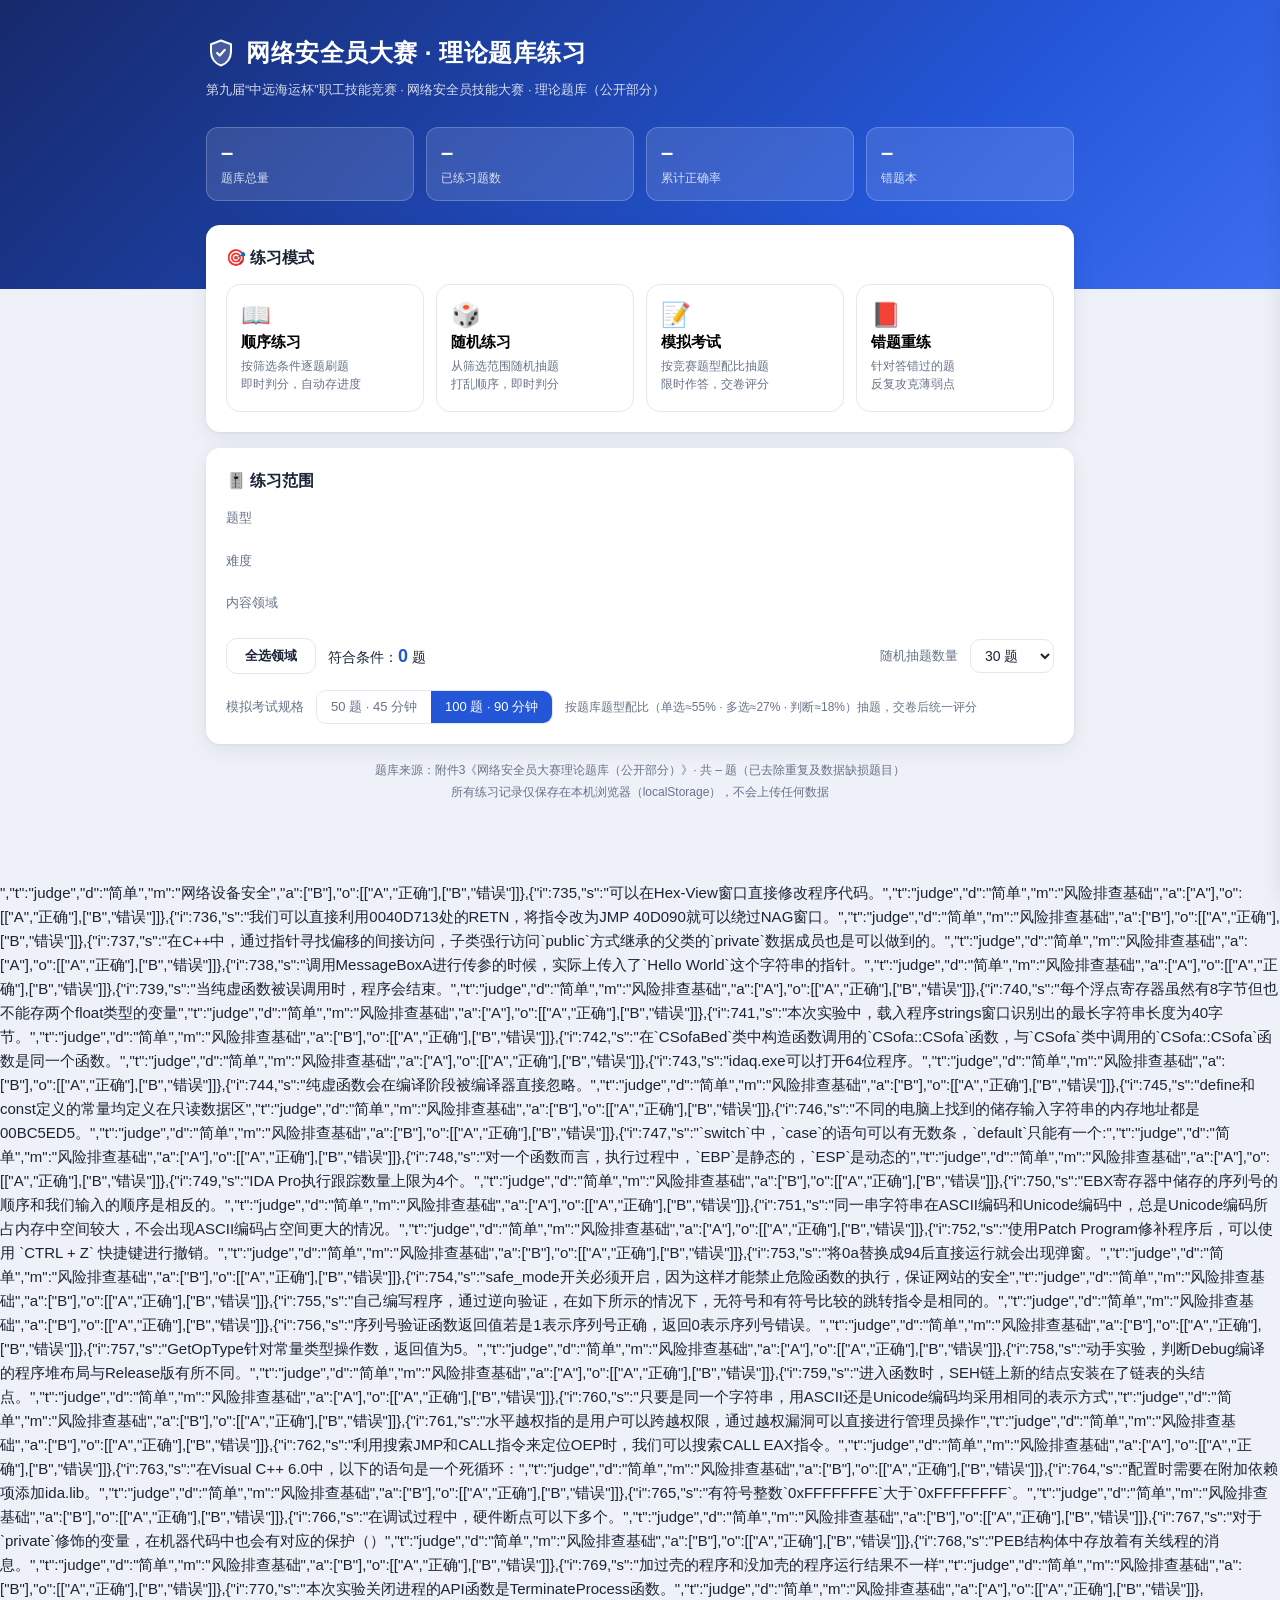
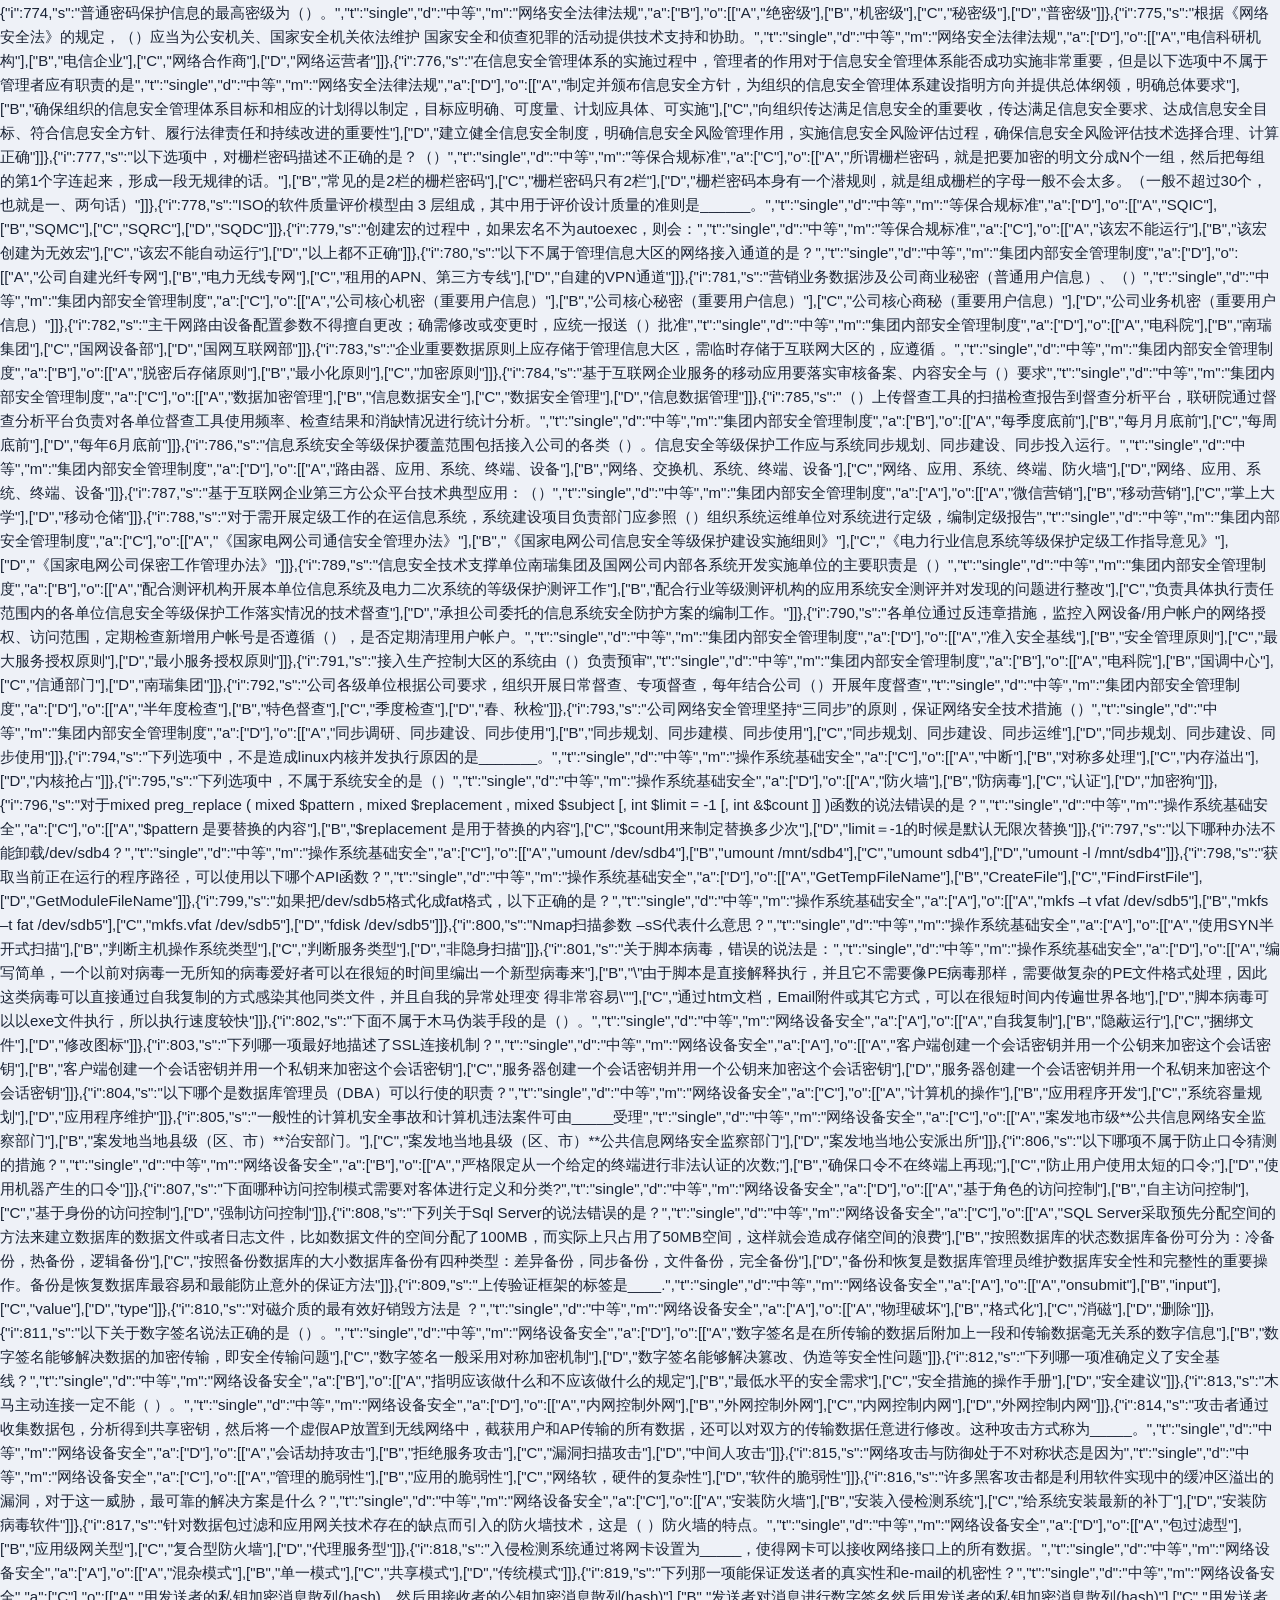
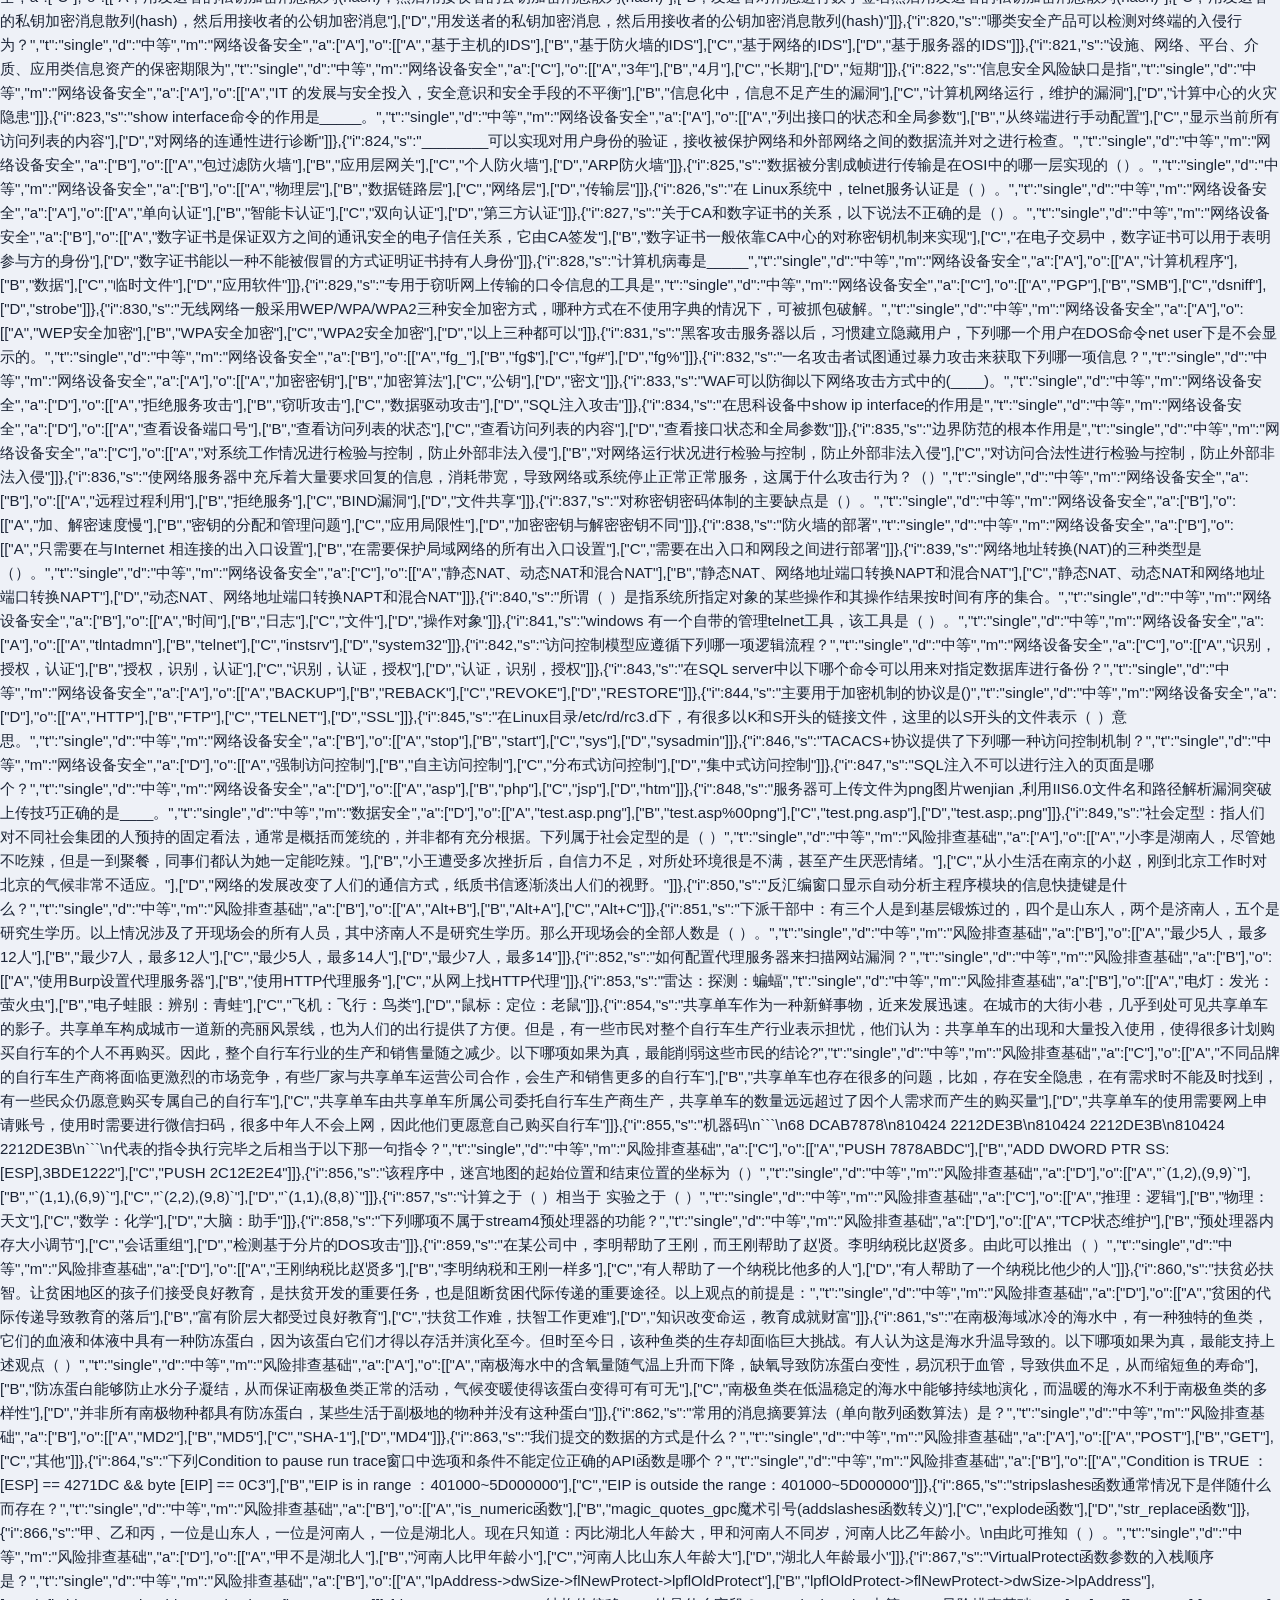
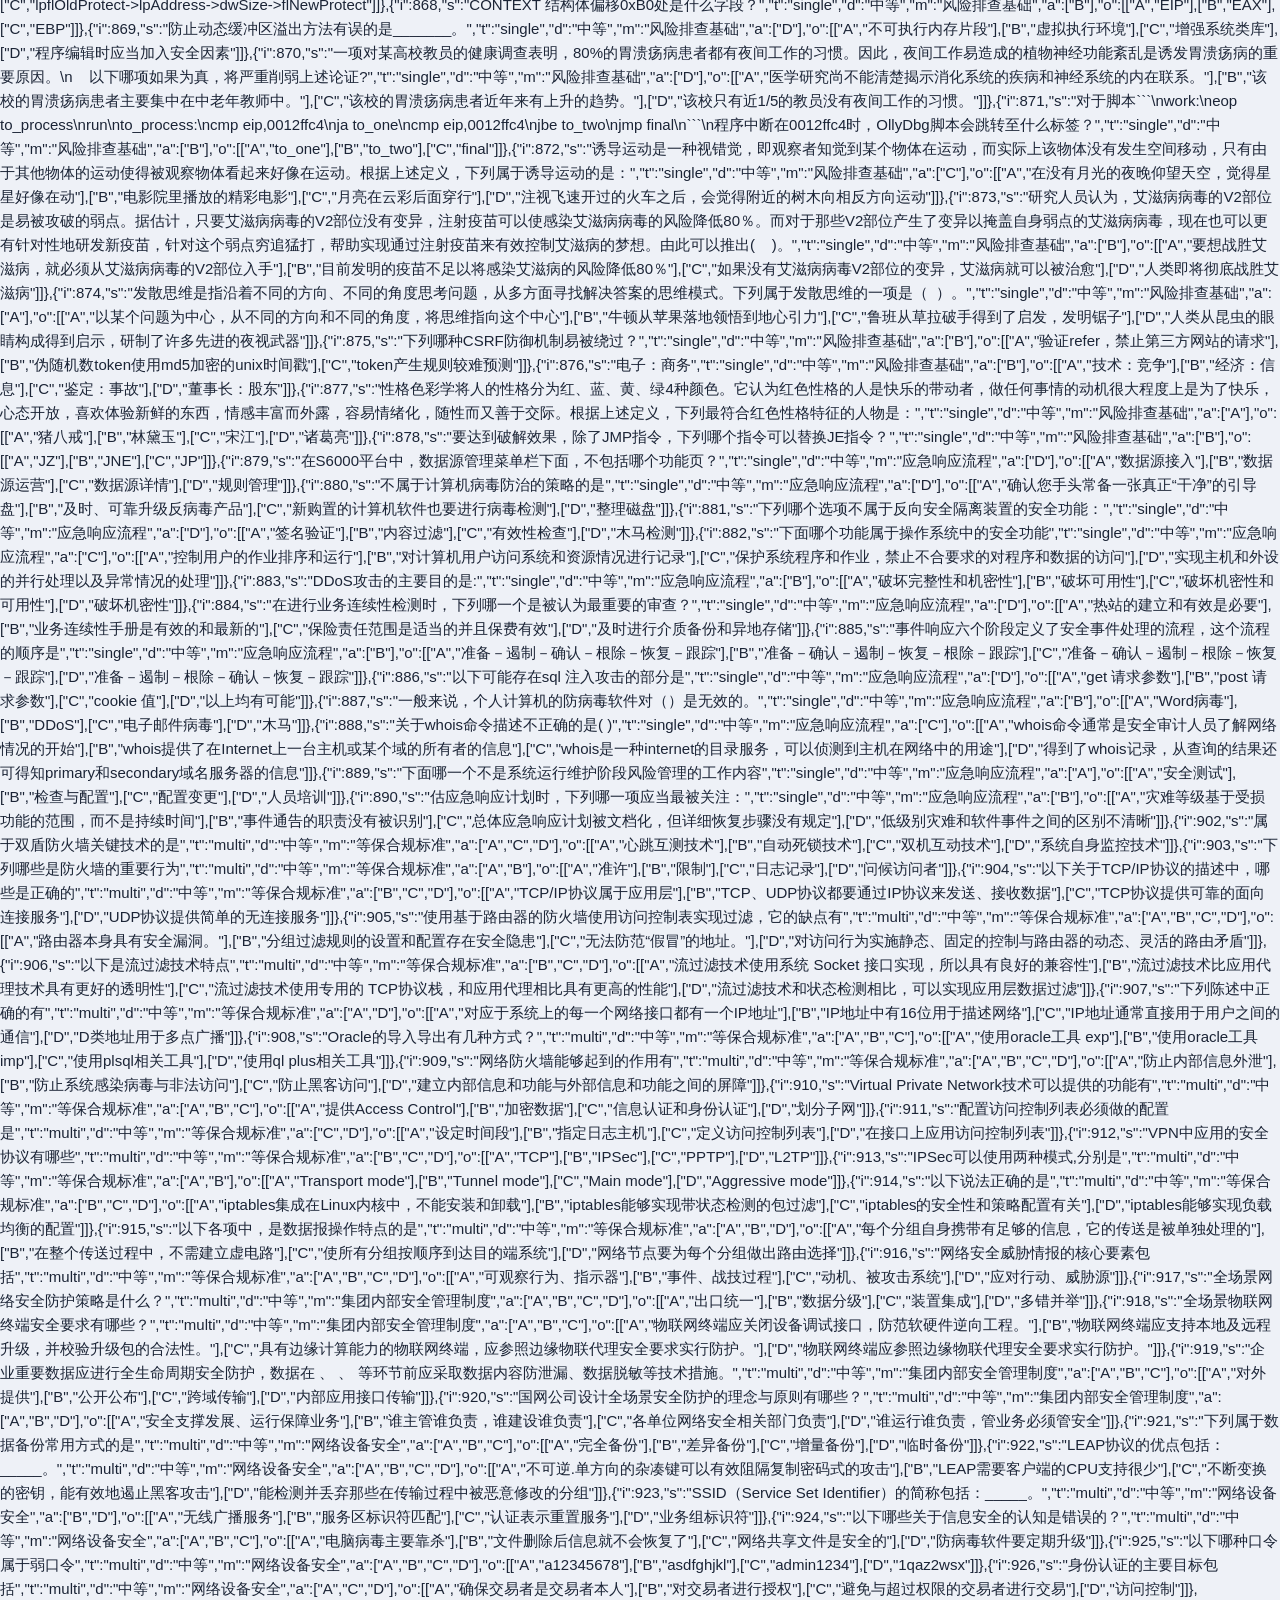
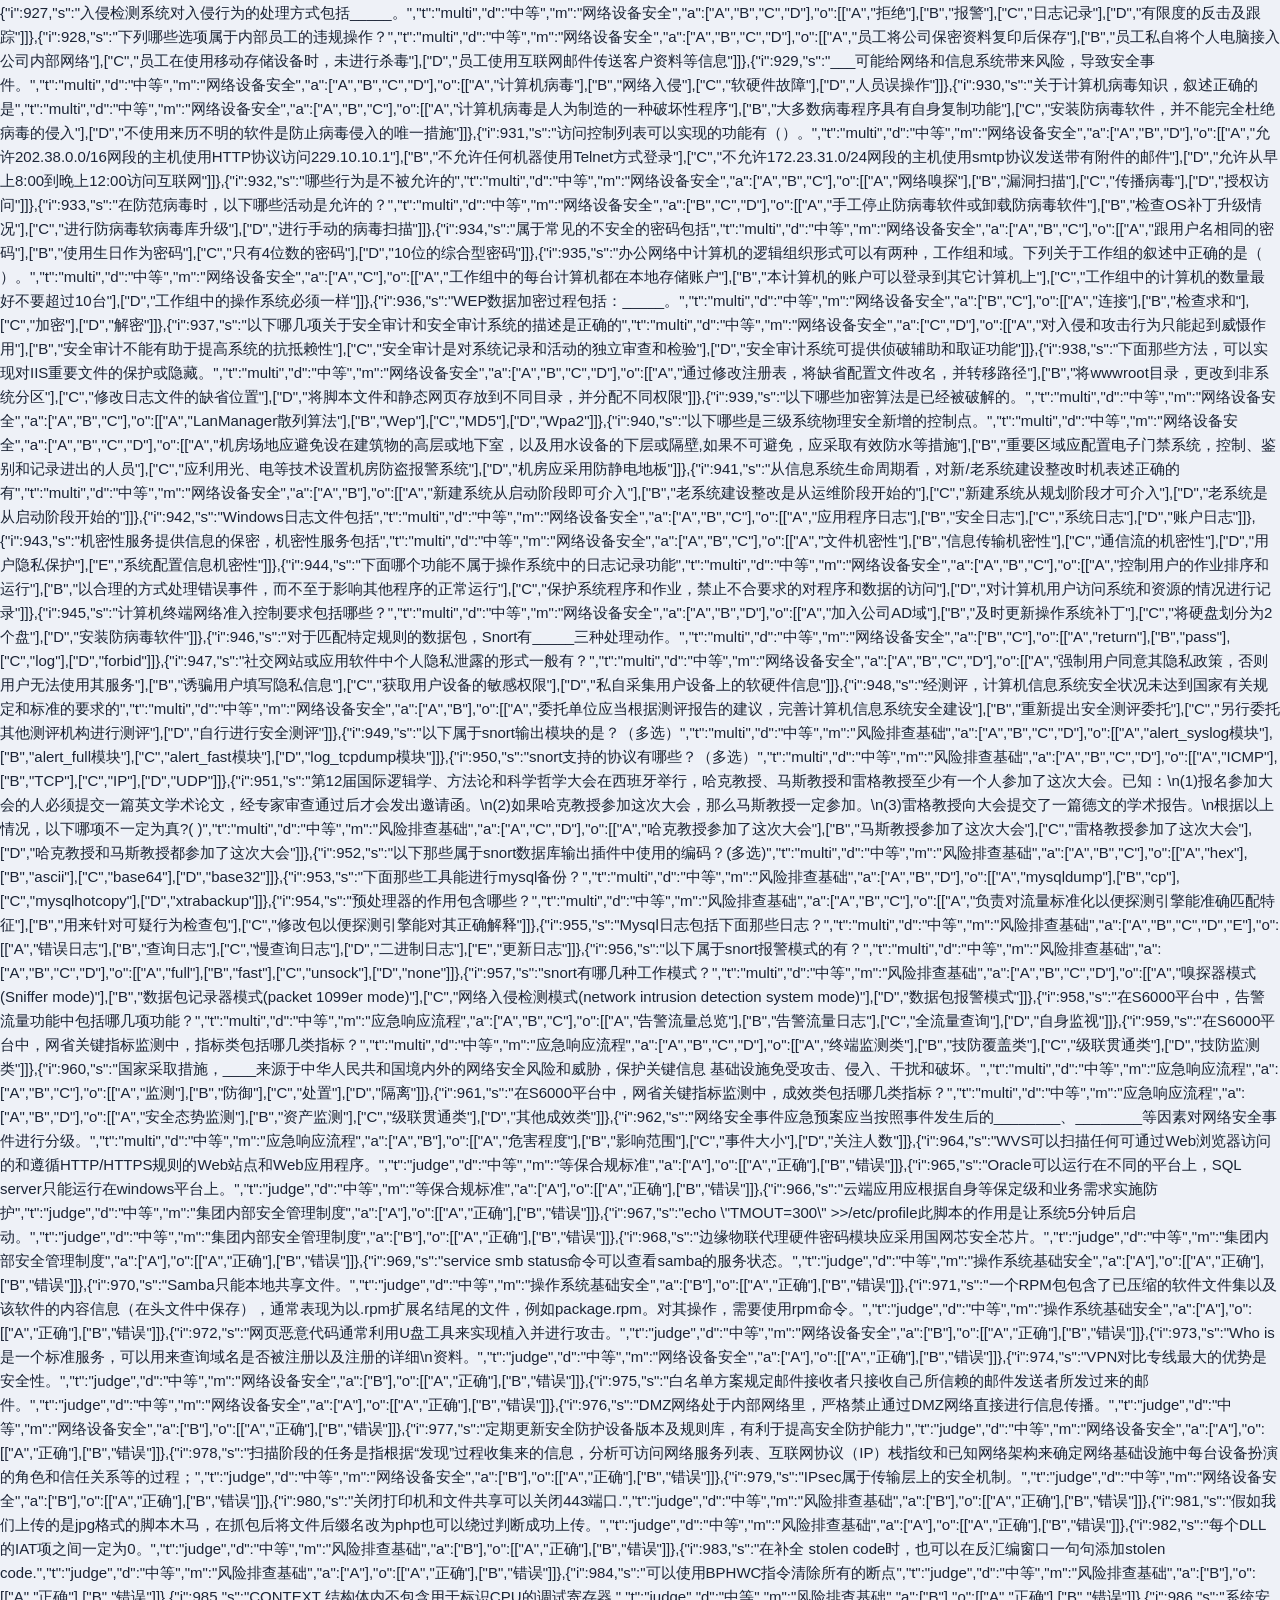
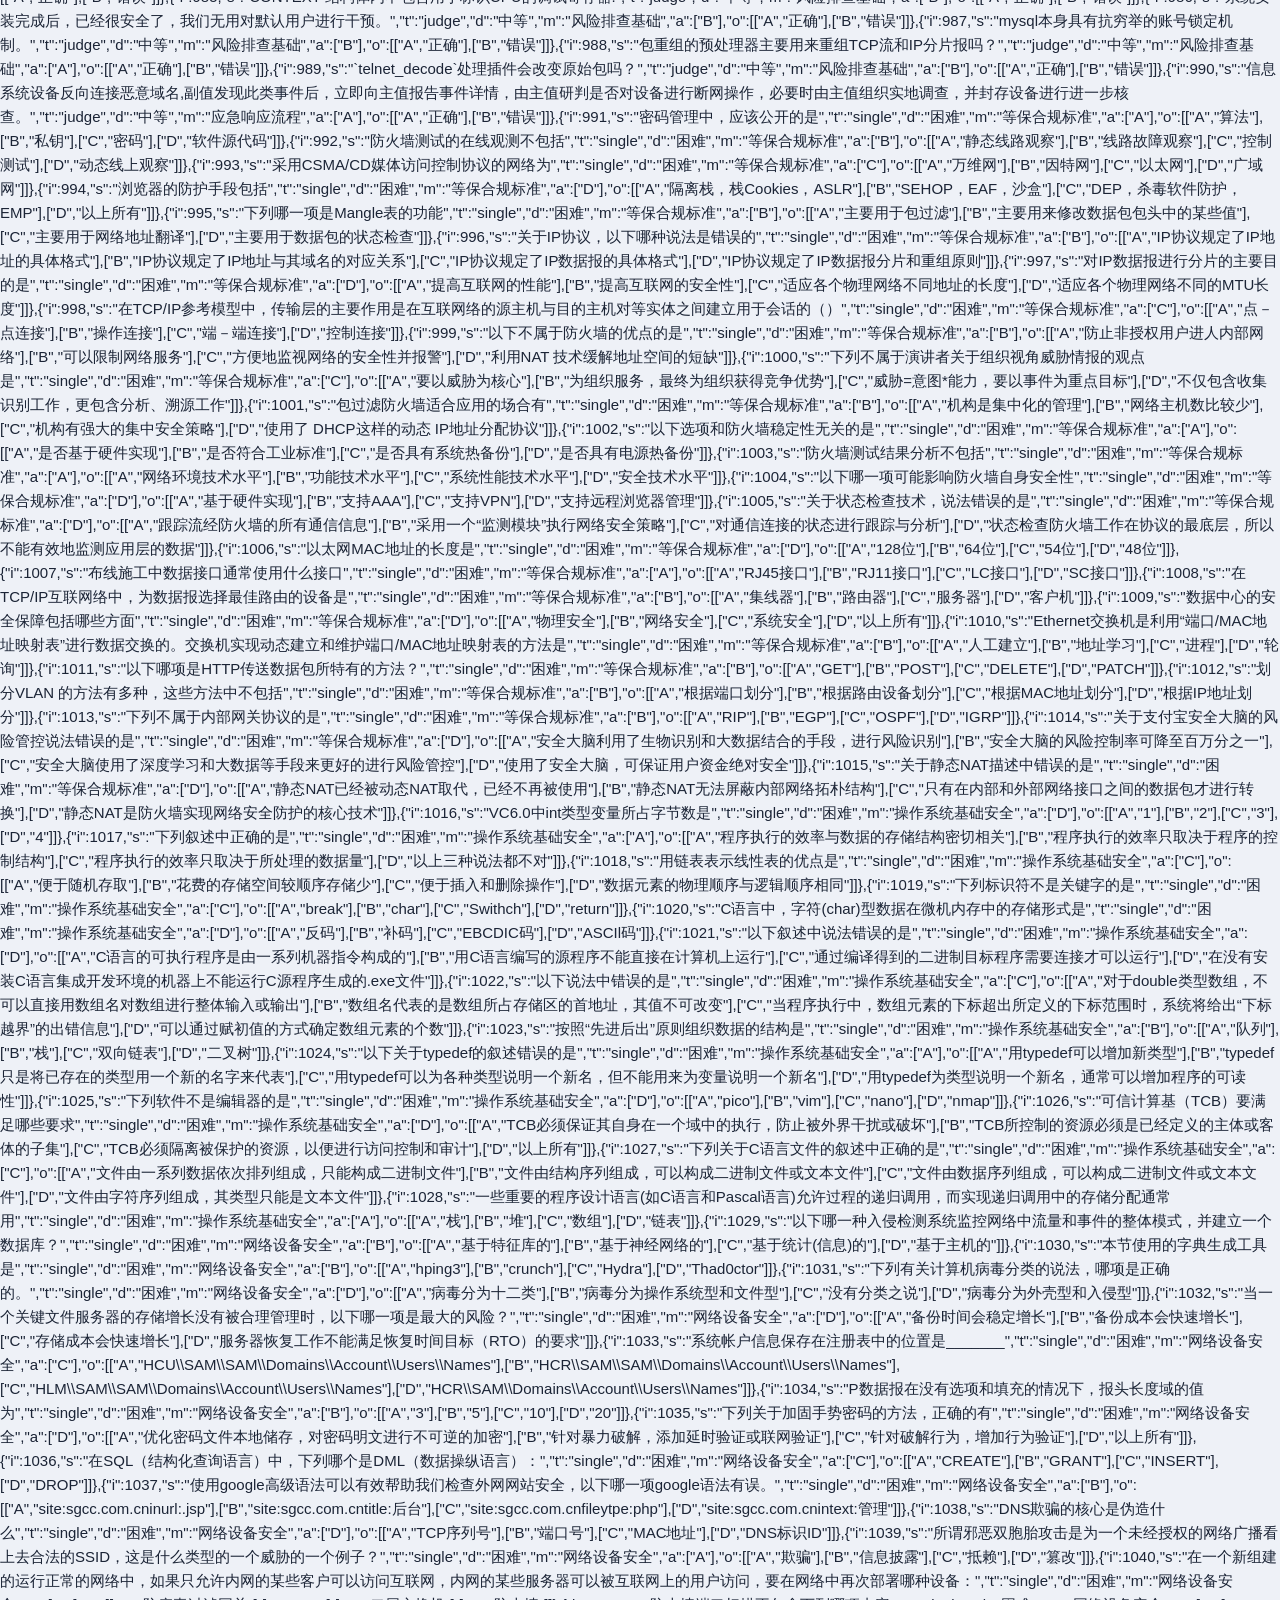
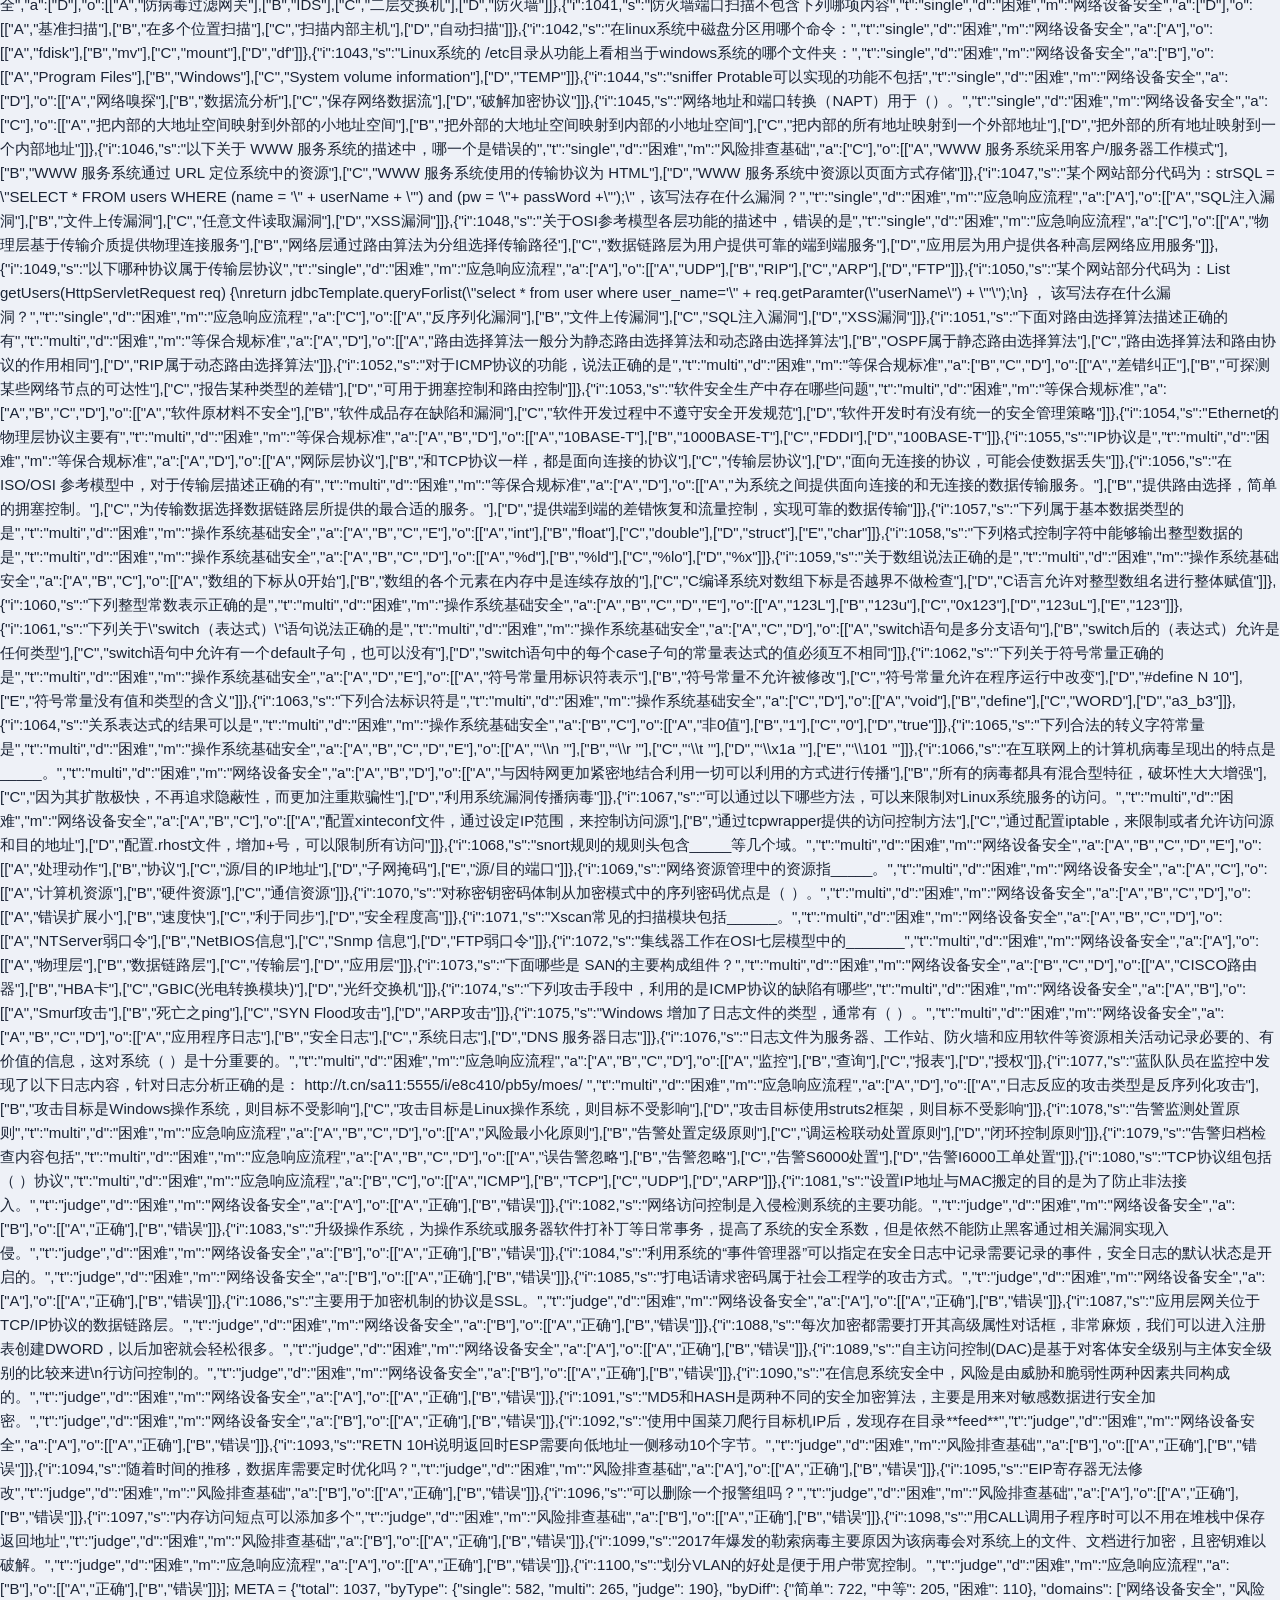
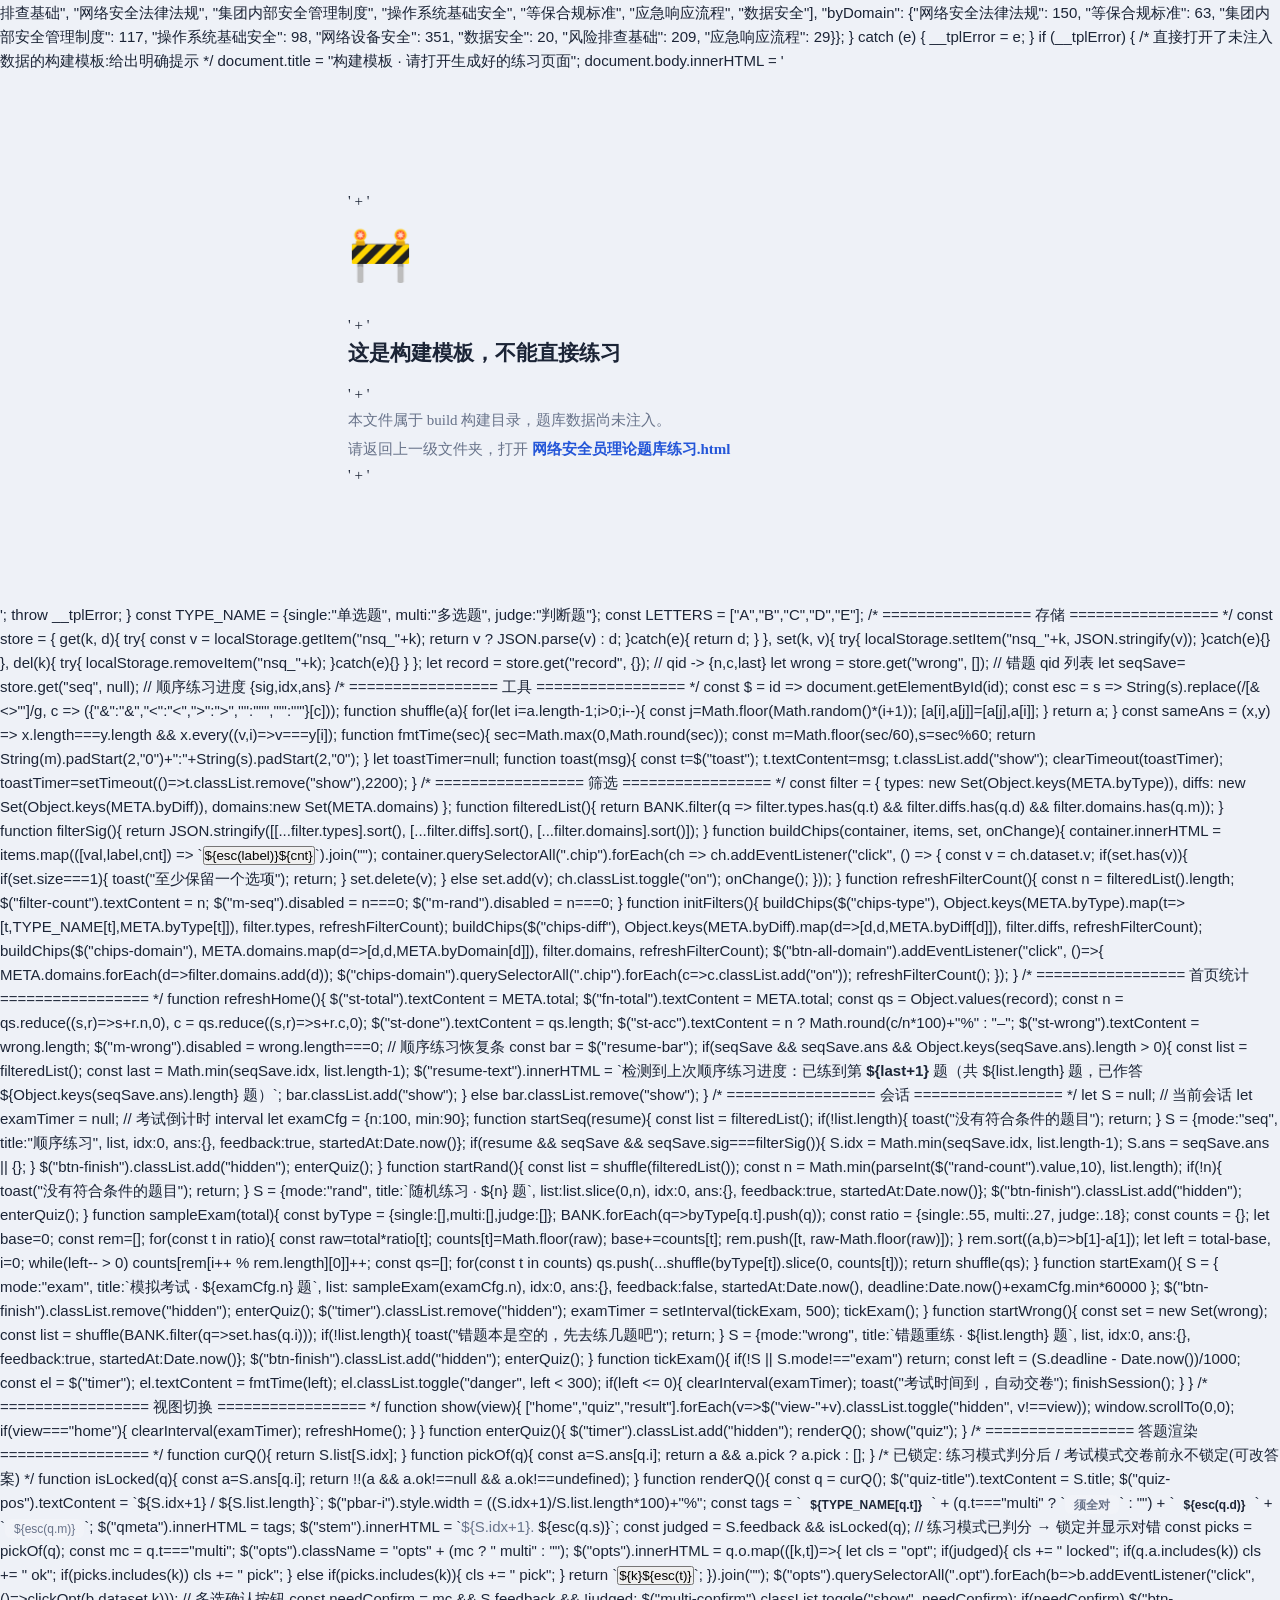
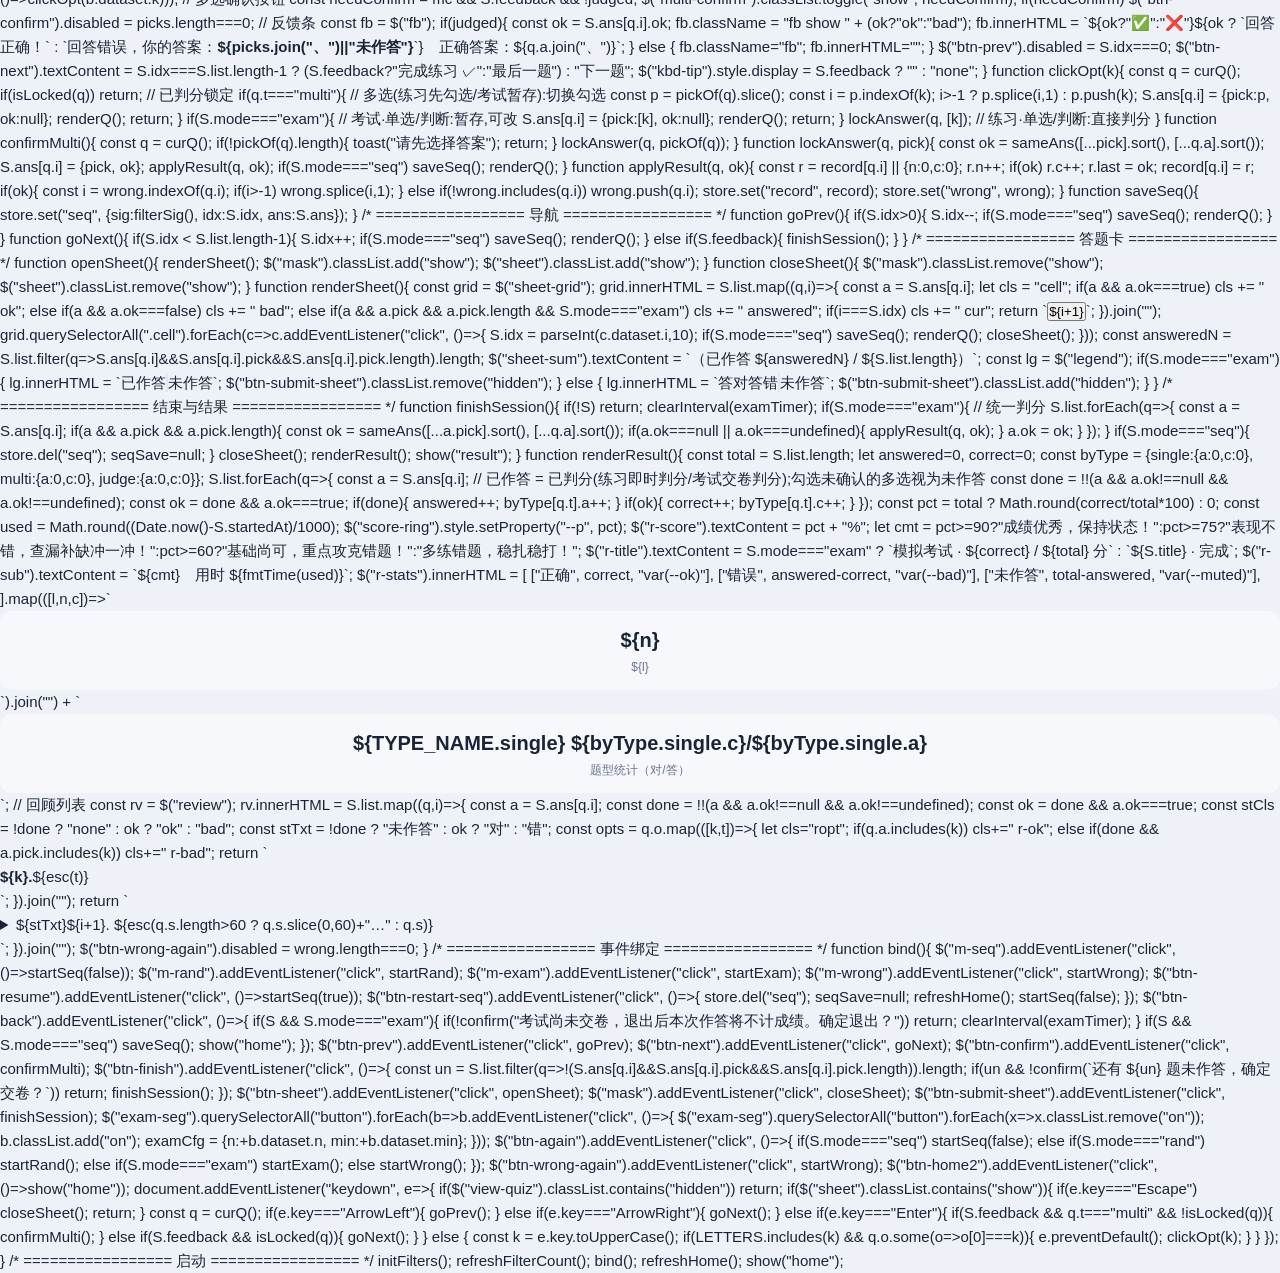
==== index.html @ a31492a8 "feat: security exam question bank (1037 questions, audited & corrected) + answers cheatsheet + GitHu" ====
<!DOCTYPE html>
<html lang="zh-CN">
<head>
<meta charset="UTF-8">
<meta name="viewport" content="width=device-width, initial-scale=1.0">
<title>网络安全员大赛 · 理论题库练习</title>
<style>
:root{
  --bg:#eef1f7; --card:#ffffff; --ink:#1b2436; --muted:#68738a;
  --brand:#2456d8; --brand-dark:#1a3fa8; --brand-soft:#e9effc; --brand-line:#c4d4f7;
  --ok:#159a52; --ok-soft:#e5f6ec; --ok-line:#b5e3c9;
  --bad:#d8322b; --bad-soft:#fdeceb; --bad-line:#f5c4c1;
  --warn:#c77700; --warn-soft:#fdf3e2;
  --purple:#7048c8; --purple-soft:#f0eafc;
  --teal:#0e8a8a; --teal-soft:#e2f4f4;
  --line:#e2e7f0; --radius:14px;
  --shadow:0 1px 3px rgba(20,32,64,.06),0 6px 22px rgba(20,32,64,.07);
}
*{box-sizing:border-box;margin:0;padding:0}
html{-webkit-text-size-adjust:100%}
body{
  background:var(--bg); color:var(--ink); min-height:100vh;
  font-family:-apple-system,BlinkMacSystemFont,"PingFang SC","Hiragino Sans GB","Microsoft YaHei","Segoe UI",sans-serif;
  font-size:15px; line-height:1.6;
}
.hidden{display:none !important}
.wrap{max-width:900px;margin:0 auto;padding:0 16px}
button{font-family:inherit}

/* ============ 首页 ============ */
.hero{
  background:linear-gradient(135deg,#16296b 0%,#2456d8 70%,#3d6ef0 100%);
  color:#fff; padding:34px 0 88px;
}
.hero h1{font-size:24px;letter-spacing:.5px;display:flex;align-items:center;gap:10px}
.hero .sub{margin-top:8px;font-size:13px;opacity:.82}
.hero .shield{width:30px;height:30px;flex:0 0 30px}
.stat-row{display:grid;grid-template-columns:repeat(4,1fr);gap:12px;margin-top:26px}
.stat{
  background:rgba(255,255,255,.12);border:1px solid rgba(255,255,255,.22);
  border-radius:12px;padding:12px 14px;backdrop-filter:blur(4px);
}
.stat .num{font-size:22px;font-weight:700;line-height:1.2}
.stat .lbl{font-size:12px;opacity:.8;margin-top:2px}
.home-body{margin-top:-64px;padding-bottom:48px}
.card{background:var(--card);border-radius:var(--radius);box-shadow:var(--shadow);padding:20px;margin-bottom:16px}
.card h2{font-size:16px;margin-bottom:14px;display:flex;align-items:center;gap:8px}
.card h2 .hint{font-size:12px;color:var(--muted);font-weight:400;margin-left:auto}

.resume-bar{
  display:none;align-items:center;gap:12px;
  background:var(--brand-soft);border:1px solid var(--brand-line);
  border-radius:12px;padding:12px 16px;margin-bottom:16px;font-size:14px;
}
.resume-bar.show{display:flex}
.resume-bar .grow{flex:1}
.resume-bar b{color:var(--brand-dark)}

.mode-grid{display:grid;grid-template-columns:repeat(4,1fr);gap:12px}
.mode-btn{
  border:1.5px solid var(--line);background:#fff;border-radius:14px;
  padding:18px 14px;text-align:left;cursor:pointer;transition:.18s;
  display:flex;flex-direction:column;gap:6px;
}
.mode-btn:hover{border-color:var(--brand);box-shadow:var(--shadow)}
.mode-btn .ico{font-size:24px;line-height:1}
.mode-btn .name{font-weight:700;font-size:15px}
.mode-btn .desc{font-size:12px;color:var(--muted);line-height:1.45}
.mode-btn:disabled{opacity:.45;cursor:not-allowed;transform:none;box-shadow:none}

/* 筛选 chips */
.fgroup{margin-bottom:14px}
.fgroup:last-child{margin-bottom:0}
.fgroup .glbl{font-size:13px;color:var(--muted);margin-bottom:8px}
.chips{display:flex;flex-wrap:wrap;gap:8px}
.chip{
  border:1.5px solid var(--line);background:#fff;color:var(--ink);
  border-radius:999px;padding:5px 13px;font-size:13px;cursor:pointer;transition:.15s;
}
.chip:hover{border-color:var(--brand)}
.chip.on{background:var(--brand);border-color:var(--brand);color:#fff}
.chip .cnt{opacity:.65;font-size:12px;margin-left:3px}

.filter-foot{display:flex;align-items:center;gap:12px;margin-top:16px;flex-wrap:wrap}
.filter-foot .cnt-big{font-size:14px}
.filter-foot .cnt-big b{color:var(--brand);font-size:18px}
select.ctl{
  border:1.5px solid var(--line);border-radius:10px;padding:7px 10px;font-size:14px;
  background:#fff;color:var(--ink);cursor:pointer;
}
.seg{display:inline-flex;border:1.5px solid var(--line);border-radius:10px;overflow:hidden}
.seg button{border:none;background:#fff;padding:7px 14px;font-size:13px;cursor:pointer;color:var(--muted)}
.seg button.on{background:var(--brand);color:#fff}

.foot-note{text-align:center;color:var(--muted);font-size:12px;line-height:1.8;padding-bottom:30px}

/* ============ 答题页 ============ */
.topbar{
  position:sticky;top:0;z-index:20;background:rgba(255,255,255,.92);
  backdrop-filter:blur(8px);border-bottom:1px solid var(--line);
}
.topbar .inner{display:flex;align-items:center;gap:12px;padding:11px 0}
.topbar .back{
  border:1px solid var(--line);background:#fff;border-radius:9px;
  padding:6px 12px;font-size:13px;cursor:pointer;color:var(--ink);white-space:nowrap;
}
.topbar .title{font-weight:700;font-size:15px;flex:1;min-width:0;overflow:hidden;text-overflow:ellipsis;white-space:nowrap}
.topbar .pos{font-size:13px;color:var(--muted);white-space:nowrap}
.timer{
  font-variant-numeric:tabular-nums;font-size:13px;font-weight:700;
  background:var(--brand-soft);color:var(--brand-dark);
  border-radius:8px;padding:5px 10px;white-space:nowrap;
}
.timer.danger{background:var(--bad-soft);color:var(--bad)}
.pbar{height:3px;background:var(--line)}
.pbar>i{display:block;height:100%;background:var(--brand);transition:width .25s}

.qcard{margin-top:18px}
.qmeta{display:flex;flex-wrap:wrap;gap:7px;margin-bottom:14px;align-items:center}
.tag{font-size:12px;border-radius:6px;padding:2.5px 9px;font-weight:600;white-space:nowrap}
.tag.t-single{background:var(--brand-soft);color:var(--brand-dark)}
.tag.t-multi{background:var(--purple-soft);color:var(--purple)}
.tag.t-judge{background:var(--teal-soft);color:var(--teal)}
.tag.d-简单{background:var(--ok-soft);color:var(--ok)}
.tag.d-中等{background:var(--warn-soft);color:var(--warn)}
.tag.d-困难{background:var(--bad-soft);color:var(--bad)}
.tag.domain{background:#f1f3f8;color:var(--muted);font-weight:400}
.stem{font-size:16.5px;font-weight:600;line-height:1.75;white-space:pre-line;margin-bottom:20px}

.opts{display:flex;flex-direction:column;gap:11px}
.opt{
  display:flex;gap:12px;align-items:flex-start;width:100%;text-align:left;
  background:#fff;border:1.5px solid var(--line);border-radius:12px;
  padding:13px 15px;font-size:15px;line-height:1.6;cursor:pointer;transition:.15s;color:var(--ink);
}
.opt:hover:not(.locked){border-color:var(--brand);background:var(--brand-soft)}
.opt .key{
  flex:0 0 27px;height:27px;margin-top:1px;border-radius:50%;
  border:1.5px solid var(--line);display:flex;align-items:center;justify-content:center;
  font-weight:700;font-size:13px;color:var(--muted);transition:.15s;
}
.multi .opt .key{border-radius:8px}
.opt .txt{flex:1;white-space:pre-line;word-break:break-word}
.opt.pick{border-color:var(--brand);background:var(--brand-soft)}
.opt.pick .key{background:var(--brand);border-color:var(--brand);color:#fff}
.opt.locked{cursor:default}
.opt.ok{border-color:var(--ok-line);background:var(--ok-soft)}
.opt.ok .key{background:var(--ok);border-color:var(--ok);color:#fff}
.opt.bad{border-color:var(--bad-line);background:var(--bad-soft)}
.opt.bad .key{background:var(--bad);border-color:var(--bad);color:#fff}
.opt.ok.pick{outline:2px solid var(--ok);outline-offset:-1px}

.fb{
  margin-top:16px;border-radius:12px;padding:12px 16px;font-size:14.5px;
  display:none;align-items:flex-start;gap:9px;line-height:1.6;
}
.fb.show{display:flex}
.fb .fico{font-size:17px;line-height:1.4}
.fb.ok{background:var(--ok-soft);color:#0c6e3c;border:1px solid var(--ok-line)}
.fb.bad{background:var(--bad-soft);color:#a3221d;border:1px solid var(--bad-line)}
.fb .ans-line{font-weight:700}

.multi-confirm{margin-top:16px;text-align:center;display:none}
.multi-confirm.show{display:block}
.btn-primary{
  background:var(--brand);color:#fff;border:none;border-radius:11px;
  padding:11px 30px;font-size:15px;font-weight:600;cursor:pointer;transition:.15s;
}
.btn-primary:hover:not(:disabled){background:var(--brand-dark)}
.btn-primary:disabled{opacity:.45;cursor:not-allowed}

.actbar{
  position:sticky;bottom:0;margin-top:22px;padding:12px 0 14px;
  background:linear-gradient(transparent,var(--bg) 30%);
  display:flex;gap:12px;align-items:center;
}
.btn-nav{
  flex:1;border:1.5px solid var(--line);background:#fff;border-radius:11px;
  padding:11px 0;font-size:15px;font-weight:600;cursor:pointer;color:var(--ink);transition:.15s;
}
.btn-nav:hover:not(:disabled){border-color:var(--brand);color:var(--brand)}
.btn-nav:disabled{opacity:.4;cursor:not-allowed}
.btn-sheet{
  flex:0 0 auto;border:1.5px solid var(--line);background:#fff;border-radius:11px;
  padding:11px 16px;font-size:14px;cursor:pointer;color:var(--ink);
}
.btn-sheet:hover{border-color:var(--brand);color:var(--brand)}
.btn-sheet .dot{
  display:inline-block;width:8px;height:8px;border-radius:50%;margin-right:6px;vertical-align:1px;
}
.btn-finish{
  flex:0 0 auto;border:none;border-radius:11px;background:var(--bad);color:#fff;
  padding:11px 20px;font-size:14px;font-weight:700;cursor:pointer;
}
.btn-finish:hover{background:#b8271f}

/* 答题卡浮层 */
.mask{
  position:fixed;inset:0;background:rgba(15,22,40,.45);z-index:30;
  display:none;
}
.mask.show{display:block}
.sheet{
  position:fixed;top:0;right:0;bottom:0;width:min(360px,92vw);background:#fff;z-index:31;
  transform:translateX(105%);transition:transform .25s;display:flex;flex-direction:column;
  box-shadow:-8px 0 30px rgba(15,22,40,.18);
}
.sheet.show{transform:translateX(0)}
.sheet .sh-head{padding:16px 18px 10px;border-bottom:1px solid var(--line)}
.sheet .sh-head h3{font-size:15px;margin-bottom:10px}
.legend{display:flex;flex-wrap:wrap;gap:14px;font-size:12px;color:var(--muted)}
.legend i{
  display:inline-block;width:11px;height:11px;border-radius:3px;margin-right:5px;vertical-align:-1px;
}
.lg-gray{background:#eef1f7;border:1px solid var(--line)}
.lg-blue{background:var(--brand)}
.lg-green{background:var(--ok)}
.lg-red{background:var(--bad)}
.sheet .sh-body{flex:1;overflow-y:auto;padding:14px 18px}
.sheet-grid{display:grid;grid-template-columns:repeat(auto-fill,minmax(46px,1fr));gap:9px}
.cell{
  height:40px;border-radius:9px;border:1.5px solid var(--line);background:#fff;
  font-size:13.5px;font-weight:600;cursor:pointer;color:var(--ink);
}
.cell.answered{background:var(--brand);border-color:var(--brand);color:#fff}
.cell.ok{background:var(--ok);border-color:var(--ok);color:#fff}
.cell.bad{background:var(--bad);border-color:var(--bad);color:#fff}
.cell.cur{outline:2.5px solid var(--brand-dark);outline-offset:1px}
.sheet .sh-foot{padding:14px 18px;border-top:1px solid var(--line)}
.sheet .sh-foot .btn-finish{width:100%}

/* ============ 结果页 ============ */
.result-hero{text-align:center;padding:30px 0 8px}
.score-ring{
  width:150px;height:150px;border-radius:50%;margin:0 auto 16px;
  display:flex;align-items:center;justify-content:center;flex-direction:column;
  background:conic-gradient(var(--brand) calc(var(--p)*1%), var(--line) 0);
}
.score-ring .inner{
  width:122px;height:122px;border-radius:50%;background:#fff;
  display:flex;align-items:center;justify-content:center;flex-direction:column;
}
.score-ring .val{font-size:34px;font-weight:800;color:var(--brand-dark);line-height:1.1}
.score-ring .vals{font-size:12px;color:var(--muted)}
.result-title{font-size:19px;font-weight:700;margin-bottom:6px}
.result-sub{color:var(--muted);font-size:14px}
.rstats{display:grid;grid-template-columns:repeat(4,1fr);gap:12px;margin:22px 0 6px}
.rstat{background:#f6f8fc;border-radius:12px;padding:13px 8px;text-align:center}
.rstat .n{font-size:20px;font-weight:700}
.rstat .l{font-size:12px;color:var(--muted);margin-top:2px}
.review details{
  border:1px solid var(--line);border-radius:12px;margin-bottom:10px;overflow:hidden;background:#fff;
}
.review details.ok-d{border-color:var(--ok-line)}
.review details.bad-d{border-color:var(--bad-line)}
.review summary{
  list-style:none;cursor:pointer;padding:12px 14px;font-size:14px;
  display:flex;gap:9px;align-items:flex-start;font-weight:500;
}
.review summary::-webkit-details-marker{display:none}
.review summary .st{flex:0 0 auto;font-weight:700;font-size:13px;border-radius:6px;padding:1px 8px;margin-top:1px}
.st.ok{background:var(--ok-soft);color:var(--ok)}
.st.bad{background:var(--bad-soft);color:var(--bad)}
.st.none{background:#f1f3f8;color:var(--muted)}
.review .rbody{padding:2px 16px 14px;border-top:1px dashed var(--line)}
.review .rbody .ropt{
  padding:7px 10px;border-radius:8px;font-size:14px;margin-top:6px;display:flex;gap:9px;
}
.review .ropt.r-ok{background:var(--ok-soft)}
.review .ropt.r-bad{background:var(--bad-soft);text-decoration:line-through}
.review .ropt b{font-weight:700}
.rans-line{margin-top:10px;font-size:13.5px;color:var(--muted)}
.result-actions{display:flex;gap:12px;margin:20px 0 40px;flex-wrap:wrap}
.result-actions button{flex:1;min-width:140px}

.toast{
  position:fixed;left:50%;bottom:36px;transform:translateX(-50%) translateY(20px);
  background:#222c44;color:#fff;font-size:14px;border-radius:10px;
  padding:10px 20px;opacity:0;pointer-events:none;transition:.25s;z-index:60;
  max-width:86vw;text-align:center;
}
.toast.show{opacity:1;transform:translateX(-50%) translateY(0)}

.kbd-tip{color:var(--muted);font-size:12px;text-align:center;margin-top:10px}
.kbd-tip kbd{
  background:#f1f3f8;border:1px solid var(--line);border-bottom-width:2px;
  border-radius:5px;padding:0 6px;font-size:11px;font-family:inherit;
}

@media (max-width:640px){
  .hero{padding:26px 0 78px}
  .hero h1{font-size:19px}
  .stat-row{grid-template-columns:repeat(2,1fr)}
  .mode-grid{grid-template-columns:repeat(2,1fr)}
  .rstats{grid-template-columns:repeat(2,1fr)}
  .stem{font-size:15.5px}
  .opt{padding:12px 13px;font-size:14.5px}
  .home-body{margin-top:-54px}
}
</style>
</head>
<body>

<!-- ================= 首页 ================= -->
<section id="view-home">
  <div class="hero">
    <div class="wrap">
      <h1>
        <svg class="shield" viewBox="0 0 24 24" fill="none"><path d="M12 2L4 5v6c0 5.25 3.4 9.74 8 11 4.6-1.26 8-5.75 8-11V5l-8-3z" fill="rgba(255,255,255,.2)" stroke="#fff" stroke-width="1.6" stroke-linejoin="round"/><path d="M9 12l2 2 4-4.5" stroke="#fff" stroke-width="1.8" stroke-linecap="round" stroke-linejoin="round"/></svg>
        网络安全员大赛 · 理论题库练习
      </h1>
      <div class="sub">第九届“中远海运杯”职工技能竞赛 · 网络安全员技能大赛 · 理论题库（公开部分）</div>
      <div class="stat-row">
        <div class="stat"><div class="num" id="st-total">–</div><div class="lbl">题库总量</div></div>
        <div class="stat"><div class="num" id="st-done">–</div><div class="lbl">已练习题数</div></div>
        <div class="stat"><div class="num" id="st-acc">–</div><div class="lbl">累计正确率</div></div>
        <div class="stat"><div class="num" id="st-wrong">–</div><div class="lbl">错题本</div></div>
      </div>
    </div>
  </div>

  <div class="wrap home-body">
    <div class="resume-bar" id="resume-bar">
      <span>💼</span>
      <span class="grow" id="resume-text"></span>
      <button class="btn-nav" style="flex:0 0 auto;padding:7px 16px;font-size:13px" id="btn-resume">继续练习</button>
      <button class="btn-nav" style="flex:0 0 auto;padding:7px 16px;font-size:13px" id="btn-restart-seq">重新开始</button>
    </div>

    <div class="card">
      <h2>🎯 练习模式</h2>
      <div class="mode-grid">
        <button class="mode-btn" id="m-seq">
          <span class="ico">📖</span><span class="name">顺序练习</span>
          <span class="desc">按筛选条件逐题刷题<br>即时判分，自动存进度</span>
        </button>
        <button class="mode-btn" id="m-rand">
          <span class="ico">🎲</span><span class="name">随机练习</span>
          <span class="desc">从筛选范围随机抽题<br>打乱顺序，即时判分</span>
        </button>
        <button class="mode-btn" id="m-exam">
          <span class="ico">📝</span><span class="name">模拟考试</span>
          <span class="desc">按竞赛题型配比抽题<br>限时作答，交卷评分</span>
        </button>
        <button class="mode-btn" id="m-wrong">
          <span class="ico">📕</span><span class="name">错题重练</span>
          <span class="desc">针对答错过的题<br>反复攻克薄弱点</span>
        </button>
      </div>
    </div>

    <div class="card" id="filter-card">
      <h2>🎚️ 练习范围 <span class="hint" id="filter-hint"></span></h2>
      <div class="fgroup" id="fg-type"><div class="glbl">题型</div><div class="chips" id="chips-type"></div></div>
      <div class="fgroup" id="fg-diff"><div class="glbl">难度</div><div class="chips" id="chips-diff"></div></div>
      <div class="fgroup" id="fg-domain"><div class="glbl">内容领域</div><div class="chips" id="chips-domain"></div></div>
      <div class="filter-foot">
        <button class="btn-nav" style="flex:0 0 auto;padding:8px 18px;font-size:13px" id="btn-all-domain">全选领域</button>
        <span class="cnt-big">符合条件：<b id="filter-count">0</b> 题</span>
        <span style="flex:1"></span>
        <label style="font-size:13px;color:var(--muted)">随机抽题数量</label>
        <select class="ctl" id="rand-count">
          <option value="10">10 题</option>
          <option value="20">20 题</option>
          <option value="30" selected>30 题</option>
          <option value="50">50 题</option>
          <option value="100">100 题</option>
          <option value="999999">全部</option>
        </select>
      </div>
      <div class="filter-foot">
        <label style="font-size:13px;color:var(--muted)">模拟考试规格</label>
        <div class="seg" id="exam-seg">
          <button data-n="50" data-min="45">50 题 · 45 分钟</button>
          <button data-n="100" data-min="90" class="on">100 题 · 90 分钟</button>
        </div>
        <span style="font-size:12px;color:var(--muted)">按题库题型配比（单选≈55% · 多选≈27% · 判断≈18%）抽题，交卷后统一评分</span>
      </div>
    </div>

    <div class="foot-note">
      题库来源：附件3《网络安全员大赛理论题库（公开部分）》· 共 <span id="fn-total">–</span> 题（已去除重复及数据缺损题目）<br>
      所有练习记录仅保存在本机浏览器（localStorage），不会上传任何数据
    </div>
  </div>
</section>

<!-- ================= 答题页 ================= -->
<section id="view-quiz" class="hidden">
  <div class="topbar">
    <div class="wrap inner">
      <button class="back" id="btn-back">‹ 退出</button>
      <div class="title" id="quiz-title">练习</div>
      <div class="timer hidden" id="timer">--:--</div>
      <div class="pos" id="quiz-pos">0/0</div>
    </div>
    <div class="pbar"><i id="pbar-i" style="width:0%"></i></div>
  </div>
  <div class="wrap qcard">
    <div class="qmeta" id="qmeta"></div>
    <div class="stem" id="stem"></div>
    <div class="opts" id="opts"></div>
    <div class="fb" id="fb"></div>
    <div class="multi-confirm" id="multi-confirm">
      <button class="btn-primary" id="btn-confirm">确认答案</button>
    </div>
    <div class="kbd-tip" id="kbd-tip">
      快捷键：<kbd>A</kbd>–<kbd>E</kbd> 选答案 · <kbd>Enter</kbd> 确认 / 下一题 · <kbd>←</kbd><kbd>→</kbd> 切换题目
    </div>
    <div class="actbar">
      <button class="btn-nav" id="btn-prev">上一题</button>
      <button class="btn-sheet" id="btn-sheet">📋 答题卡</button>
      <button class="btn-nav" id="btn-next">下一题</button>
      <button class="btn-finish" id="btn-finish">交卷</button>
    </div>
  </div>
</section>

<!-- ================= 结果页 ================= -->
<section id="view-result" class="hidden">
  <div class="wrap">
    <div class="result-hero">
      <div class="score-ring" id="score-ring"><div class="inner"><div class="val" id="r-score">0</div><div class="vals">正确率</div></div></div>
      <div class="result-title" id="r-title"></div>
      <div class="result-sub" id="r-sub"></div>
      <div class="rstats" id="r-stats"></div>
    </div>
    <div class="card">
      <h2>📋 答题回顾 <span class="hint">点击题目展开详情</span></h2>
      <div class="review" id="review"></div>
    </div>
    <div class="result-actions">
      <button class="btn-primary" id="btn-again">再来一组</button>
      <button class="btn-nav" id="btn-wrong-again">错题重练</button>
      <button class="btn-nav" id="btn-home2">返回首页</button>
    </div>
  </div>
</section>

<!-- 答题卡浮层 -->
<div class="mask" id="mask"></div>
<div class="sheet" id="sheet">
  <div class="sh-head">
    <h3>答题卡 <span id="sheet-sum" style="font-weight:400;color:var(--muted);font-size:13px"></span></h3>
    <div class="legend" id="legend"></div>
  </div>
  <div class="sh-body"><div class="sheet-grid" id="sheet-grid"></div></div>
  <div class="sh-foot"><button class="btn-finish" id="btn-submit-sheet">交卷并查看成绩</button></div>
</div>

<div class="toast" id="toast"></div>

<script>
"use strict";
/* ================= 数据 ================= */
let BANK, META;
let __tplError = null;
try {
  BANK = [{"i":1,"s":"为了保障网络安全，维护网络空间主权和国家安全、社会公共利益，保护公民、法人和其他组织的合法权益，促进经济社会信息化健康发展，加强在中华人民共和国境内建设、运营、维护和使用网络，以及完了安全的监督管理，2015年6月，第十二届全国人大常委会第十五次会议初次审议了一部法律草案，并于7月6日起在网上全文公布，向社会公开征求意见。这部法律草案是（）","t":"single","d":"简单","m":"网络安全法律法规","a":["B"],"o":[["A","《中华人民共和国保守国家秘密法（草案）》"],["B","《中华人民共和国网络安全法（草案）》"],["C","《中华人民共和国国家安全法（草案）》"],["D","《中华人民共和国互联网安全法（草案）》"]]},{"i":2,"s":"网络相关行业组织按照章程，（），制定网络安全行为规范，指导会员加强 网络安全保护，提高网络安全保护水平，促进行业健康发展。","t":"single","d":"简单","m":"网络安全法律法规","a":["C"],"o":[["A","提升行业标准"],["B","宣传行业规范"],["C","加强行业自律"],["D","遵守行业规范"]]},{"i":3,"s":"为推动和规范我国信息安全等级保护工作，我国制定和发布了信息安全等级保护工作所需要的一系列标准，这些标准可以按照等级保护工作的工作阶段大致分类。下面四个标准中，（）提出和规定了不同安全保护等级信息系统的最低保护要求，并按照技术和管理两个方面提出了相关基本安全要求。","t":"single","d":"简单","m":"网络安全法律法规","a":["A"],"o":[["A","GB/T 22239-2008《信息系统等级保护安全设计技术要求》"],["B","GB/T 22240-2008《信息系统安全等级保护定级指南》"],["C","GB/T 25070-2010《信息系统等级保护安全设计技术要求》"],["D","GB/T 28449-2012 《信息系统安全等级保护测评过程指南》"]]},{"i":4,"s":"国家（ ）关键信息基础设施以外的网络运营者自愿参与关键信息基础设施保护体系。","t":"single","d":"简单","m":"网络安全法律法规","a":["C"],"o":[["A","投资"],["B","引导"],["C","鼓励"],["D","支持"]]},{"i":5,"s":"国家建立网络安全监测预警和（ ）制度。国家网信部门应当统筹协调有关部门加强网络安全信息收集、分析和通报工作，按照规定统一发布网络安全监测预警信息。","t":"single","d":"简单","m":"网络安全法律法规","a":["D"],"o":[["A","信息共享"],["B","信息输送"],["C","信息传达"],["D","信息通报"]]},{"i":6,"s":"根据《网络安全法》的规定，（ ）应当为公安机关、国家安全机关依法维护国家安全和侦查犯罪的活动提供技术支持和协助。","t":"single","d":"简单","m":"网络安全法律法规","a":["D"],"o":[["A","电信企业"],["B","电信科研机构"],["C","网络合作商"],["D","网络运营者"]]},{"i":7,"s":"等级测评方法主要不包括以下哪种方法？","t":"single","d":"简单","m":"网络安全法律法规","a":["D"],"o":[["A","访谈"],["B","核查"],["C","测试"],["D","调研"]]},{"i":8,"s":"坚持（）对密码工作的领导。","t":"single","d":"简单","m":"网络安全法律法规","a":["D"],"o":[["A","国家密码管理部门"],["B","国务院"],["C","各级密码工作领导机构"],["D","中国共产党"]]},{"i":10,"s":"国家支持研究开发有利于未成年人健康成长的网络产品和服务，依法惩治利 用网络从事（）的活动，为未成年人提供安全、健康的网络环境。","t":"single","d":"简单","m":"网络安全法律法规","a":["D"],"o":[["A","针对未成年人黄赌毒"],["B","灌输未成年人错误网络思想"],["C","侵害未成年人受教育权"],["D","危害未成年人身心健康"]]},{"i":11,"s":"网络产品、 服务的提供者不得设置 （ ），发现其网络产品、 服务存在安全缺陷、 漏洞等风险时，应当立即采取补救措施，按照规定及时告知用户并向有关主管部门报告。","t":"single","d":"简单","m":"网络安全法律法规","a":["A"],"o":[["A","恶意程序"],["B","风险程序"],["C","病毒程序"],["D","攻击程序"]]},{"i":12,"s":"公民、法人和其他组织可以依法使用（）保护网络与信息安全。","t":"single","d":"简单","m":"网络安全法律法规","a":["C"],"o":[["A","核心密码"],["B","普通密码"],["C","商用密码"],["D","民用密码"]]},{"i":13,"s":"国家倡导诚实守信、健康文明的网络行为，推动传播社会主义核心价值观，采取措施提高全社会的(____) 和水平，形成全社会共同参与促进网络安全的良好环境。","t":"single","d":"简单","m":"网络安全法律法规","a":["B"],"o":[["A","网络健康意识"],["B","网络安全意识"],["C","网络诚信意识"],["D","网络社会道德意识"]]},{"i":14,"s":"网络产品、服务应当符合相关国家标准的（ ）要求。","t":"single","d":"简单","m":"网络安全法律法规","a":["D"],"o":[["A","自觉性"],["B","规范性"],["C","建议性"],["D","强制性"]]},{"i":15,"s":"网络服务提供者不履行法律、行政法规规定的信息网络安全管理义务，经监管部门责令采取改正措施而拒不改正，有下列情形之一的，处（）以下有期徒刑、拘役或者管制，并处或者单处罚金：（一）致使违法信息大量传播的； （二）致使用户信息泄露，造成严重后果的； （三）致使刑事案件证据灭失，情节严重的； （四）有其他严重情节的。","t":"single","d":"简单","m":"网络安全法律法规","a":["A"],"o":[["A","三年"],["B","四年"],["C","五年"],["D","十年"]]},{"i":16,"s":"负责关键信息基础设施安全保护工作的部门，应当建立健全本行业、本领域的网络安全监测预警和（ ）制度，并按照规定报送网络安全监测预警信息。","t":"single","d":"简单","m":"网络安全法律法规","a":["A"],"o":[["A","信息通报"],["B","预警通报"],["C","网络安全"],["D","应急演练"]]},{"i":17,"s":"为了进一步提高信息安全的保障能力和防护水平，保障和促进信息化建设的健康发展，公安部等四部门联合发布《关于信息安全等级保护工作的实施意见》（公通字[2004]66号），对等级保护工作的开展提供宏观指导和约束，明确了等级保护工作的基本内容、工作要求和实施计划，以及各部门工作职责分工等。关于该文件，下面理解正确的是（）","t":"single","d":"简单","m":"网络安全法律法规","a":["A"],"o":[["A","该文件是一个由部委发布的政策性文件，不属于法律文件"],["B","该文件适用于2004年的等级保护工作，其内容不能约束到2005年及之后的工作"],["C","该文件是一个总体性指导文件，规定了所有信息系统都要纳入等级保护定级范围"],["D","该文件适用范围为发文的这四个部门，不适用于其他部门和企业等单位"]]},{"i":18,"s":"我国信息安全保障工作先后经历了启动、逐步展开和积极推进，以及深化落实三个阶段，以下关于我国信息安全保障各阶段说法不正确的是：（）","t":"single","d":"简单","m":"网络安全法律法规","a":["C"],"o":[["A","2001年，国家信息化领导小组重组，网络与信息安全协调小组成立，我国信息安全保障工作正式启动"],["B","2003年7月，国家信息化领导小组制定出台了《关于加强信息安全保障工作的意见》（中办发27号文件），明确了“积极防御、综合防范”的国家信息安全保障工作方针"],["C","2003年，中办发27号文件的发布标志着我国信息安全保障进入深化落实阶段"],["D","在深化落实阶段，信息安全法律法规、标准化，信息安全基础设施建设，以及信息安全等级保护和风险评估取得了新进展"]]},{"i":19,"s":"网络关键设备和网络安全专用产品应当按照相关国家标准的强制性要求，由 具备资格的机构（ ）或者安全检测符合要求后，方可销售或者提供。","t":"single","d":"简单","m":"网络安全法律法规","a":["B"],"o":[["A","认证设备合格"],["B","安全认证合格"],["C","认证网速合格"],["D","认证产品合格"]]},{"i":20,"s":"等级保护对象受到破坏后对客体造成侵害的程度不包括哪项?","t":"single","d":"简单","m":"网络安全法律法规","a":["A"],"o":[["A","造成轻微损害"],["B","造成一般损害"],["C","造成严重损害"],["D","造成特别严重损害"]]},{"i":21,"s":"对拟确定为（）以上信息系统的，运营、使用单位或者主管部门应当请国家信息安全保护等级专家评审委员会评审。","t":"single","d":"简单","m":"网络安全法律法规","a":["D"],"o":[["A","第一级"],["B","第二级"],["C","第三级"],["D","第四级"]]},{"i":22,"s":"根据《网络安全法》的规定，(____) 应当为公安机关、国家安全机关依法维护国家安全和侦查犯罪的活动提供技术支持和协助。","t":"single","d":"简单","m":"网络安全法律法规","a":["C"],"o":[["A","电信企业"],["B","电信科研机构"],["C","网络运营者"],["D","网络合作商"]]},{"i":23,"s":"网络产品、服务的提供者不得设置(____) ，发现其网络产品、服务存在安全缺陷、漏洞等风险时，应当立即采取补救措施，按照规定及时告知用户并向有关主管部门报告。","t":"single","d":"简单","m":"网络安全法律法规","a":["B"],"o":[["A","风险程序"],["B","恶意程序"],["C","病毒程序"],["D","攻击程序"]]},{"i":24,"s":"公民、法人和其他组织可以依法使用商用密码保护（）安全。","t":"single","d":"简单","m":"网络安全法律法规","a":["D"],"o":[["A","个人隐私"],["B","工作内容"],["C","国家秘密"],["D","网络与信息"]]},{"i":25,"s":"关键信息基础设施的运营者采购网络产品和服务，可能影响国家安全的，应当通过( )会同国务院有关部门组织的国家安全审查。","t":"single","d":"简单","m":"网络安全法律法规","a":["A"],"o":[["A","国家网信部门"],["B","国家安全部门"],["C","国家信息部门"],["D","国家安全部门"]]},{"i":26,"s":"《中华人民共和国网络安全法》适用于在中华人民共和国境内___网络，以及网络安全的监督管理。","t":"single","d":"简单","m":"网络安全法律法规","a":["D"],"o":[["A","使用、运营、维护和建设"],["B","建设、维护、运营和使用"],["C","使用、维护、运营和建设"],["D","建设、运营、维护和使用"]]},{"i":27,"s":"国家实施网络（ ）战略，支持研究开发安全、方便的电子身份认证技术， 推动不同电子身份认证之间的互认。","t":"single","d":"简单","m":"网络安全法律法规","a":["B"],"o":[["A","信誉身份"],["B","可信身份"],["C","安全身份"],["D","认证身份"]]},{"i":28,"s":"为推动和规范我国信息安全等级保护工作，我国制定和发布了信息安全等级保护工作所需要的一系列标准，其中，属于国家强制标准，且在信息安全等级保护标准体系中处于基础性地位的标准是（）","t":"single","d":"简单","m":"网络安全法律法规","a":["D"],"o":[["A","GB/T 22239-2008《信息系统安全等级保护基本要求》"],["B","GB/T 22240-2008《信息系统安全等级保护定级指南》"],["C","GB 25058-2010《信息系统安全等级保护实施指南》"],["D","GB 17859-1999《计算机信息系统安全保护等级划分准则》"]]},{"i":30,"s":"网络安全法》所称网络安全，是指通过采取必要措施，防范对网络的攻击、 侵入、干扰、破坏和非法使用以及意外事故，使网络处于稳定可靠运行的状态，以及保障网络数据的（）的能力。","t":"single","d":"简单","m":"网络安全法律法规","a":["D"],"o":[["A","可用性"],["B","完整性"],["C","保密性"],["D","真实性"]]},{"i":31,"s":"国家建立网络安全监测预警和(____) 制度。国家网信部门应当统筹协调有关部门加强网络安全信息收集、分析和通报工作，按照规定统一发布网络安全监测预警信息。","t":"single","d":"简单","m":"网络安全法律法规","a":["B"],"o":[["A","信息输送"],["B","信息通报"],["C","信息共享"],["D","信息传达"]]},{"i":32,"s":"等级保护对象受到破坏时所侵害的客体不包括的以下哪个方面？","t":"single","d":"简单","m":"网络安全法律法规","a":["D"],"o":[["A","公民、法人和其他组织的合法权益"],["B","社会秩序、公共利益"],["C","国家安全"],["D","个人利益"]]},{"i":33,"s":"根据《网络安全法》的规定，(____) 负责统筹协调网络安全工作和相关监督管理工作。","t":"single","d":"简单","m":"网络安全法律法规","a":["C"],"o":[["A","中国联通"],["B","信息部"],["C","国家网信部门"],["D","中国电信"]]},{"i":34,"s":"采取监测、记录网络运行状态、网络安全事件的技术措施，并按照规定留存相关的网络日志不少于（ ）。","t":"single","d":"简单","m":"网络安全法律法规","a":["C"],"o":[["A","三年"],["B","一年"],["C","6个月"],["D","3个月"]]},{"i":35,"s":"国家将 纳入国民教育体系和公务员教育培训体系，增强公民、法人和其他组织的密码安全意识。","t":"single","d":"简单","m":"网络安全法律法规","a":["D"],"o":[["A","密码技术教育"],["B","密码知识教育"],["C","密码法律教育"],["D","密码安全教育"]]},{"i":36,"s":"对全国密码工作实行统一领导的机构是（）","t":"single","d":"简单","m":"网络安全法律法规","a":["D"],"o":[["A","中央国家机关"],["B","国家密码管理部门"],["C","全国人大常委会"],["D","中央密码工作领导机构"]]},{"i":37,"s":"用于保护不属于国家秘密的信息的密码是（）。","t":"single","d":"简单","m":"网络安全法律法规","a":["C"],"o":[["A","核心密码"],["B","普通密码"],["C","商用密码"],["D","民用密码"]]},{"i":38,"s":"网络安全事件发生的风险增大时，省级以上人民政府有关部门应当按照规定 的权限和程序，并根据网络安全风险的特点和可能造成的危害，采取下列（ ）措施。","t":"single","d":"简单","m":"网络安全法律法规","a":["D"],"o":[["A","要求有关部门、机构和人员及时收集、报告有关信息，加强对网络安全风险的监测"],["B","向社会发布网络安全风险预警，发布避免、减轻危害的措施"],["C","组织有关部门、机构和专业人员，对网络安全风险信息进行分析评估，预测事件发生的可能性、影响范围和危害程度"],["D","要求单位和个人协助抓跑嫌犯"]]},{"i":39,"s":"网络运营者应当对其收集的用户信息严格保密,并建立健全哪个制度？","t":"single","d":"简单","m":"网络安全法律法规","a":["B"],"o":[["A","用户信息保密制"],["B","用户信息保护制度"],["C","用户信息加密制"],["D","用户信息保全制度"]]},{"i":40,"s":"网络关键设备和网络安全专用产品应当按照相关国家标准的强制性要求，由 具备资格的机构（ ）或者安全检测符合要求后，方可销售或者提供。","t":"single","d":"简单","m":"网络安全法律法规","a":["B"],"o":[["A","认证设备合格"],["B","认证安全合格"],["C","认证网速合格"],["D","认证产品合格"]]},{"i":41,"s":"部门依法依规对核心密码、普通密码实行严格统一管理。","t":"single","d":"简单","m":"网络安全法律法规","a":["B"],"o":[["A","国家行政"],["B","密码管理"],["C","各级党委"],["D","各级政府"]]},{"i":42,"s":"国家对密码实行（）管理。","t":"single","d":"简单","m":"网络安全法律法规","a":["C"],"o":[["A","统一"],["B","统筹"],["C","分类"],["D","有效"]]},{"i":44,"s":"任何组织或者个人不得利用密码从事危害（）等违法犯罪活动。","t":"single","d":"简单","m":"网络安全法律法规","a":["D"],"o":[["A","国家安全"],["B","经济社会发展"],["C","社会公共利益"],["D","他人合法权益"]]},{"i":45,"s":"《中华人民共和国密码法》的施行日期是（）：","t":"single","d":"简单","m":"网络安全法律法规","a":["C"],"o":[["A","2019 年10 月1 日"],["B","2019 年10 月26 日"],["C","2020 年1 月1 日"],["D","2020 年4 月15 日"]]},{"i":46,"s":"一般来说，二级信息系统，适用于（）","t":"single","d":"简单","m":"网络安全法律法规","a":["D"],"o":[["A","乡镇所属信息系统、县级某些单位中不重要的信息系统。小型个体、私营企业中的信息系统。中小学中的信息系统。"],["B","适用于地市级以上国家机关、企业、事业单位内部重要的信息系统；重要领域、重要部门跨省、跨市或全国（省）联网运行的信息系统；跨省或全国联网运行重要信息系统在省、地市的分支系统；各部委官方网站；跨省（市）联接的信息网络等。"],["C","适用于重要领域、重要部门三级信息系统中的部分重要系统。例如全国铁路、民航、电力等调度系统，银行、证券、保险、税务、海关等部门中的核心系统。"],["D","地市级以上国家机关、企业、事业单位内部一般的信息系统。例如小的局域网，非涉及秘密、敏感信息的办公系统等。"]]},{"i":47,"s":"关键信息基础设施的运营者采购网络产品和服务，可能影响国家安全的，应 当通过国家网信部门会同国务院有关部门组织的（ ）。","t":"single","d":"简单","m":"网络安全法律法规","a":["C"],"o":[["A","国家采购审查"],["B","国家网信安全审查"],["C","国家安全审查"],["D","国家网络审查"]]},{"i":48,"s":"新建（ ）信息系统，应当在投入运行后（ ），由其运营、使用单位到所在地设区的市级以上公安机关办理备案手续。","t":"single","d":"简单","m":"网络安全法律法规","a":["D"],"o":[["A","第一级以上30日内"],["B","第二级以上60日内"],["C","第一级以上60日内"],["D","第二级以上30日内"]]},{"i":49,"s":"为了不断完善一个组织的信息安全管理，应对组织的信息安全管理方法及实施情况进行独立评审，这种独立评审。","t":"single","d":"简单","m":"网络安全法律法规","a":["C"],"o":[["A","必须按固定的时间间隔来进行"],["B","应当由信息系统的运行维护人员发起"],["C","可以由内部审核部门或专业的第三方机构来实施"],["D","结束后，评审者应组织针对不符合安全策略的问题设计和实施纠正措施"]]},{"i":50,"s":"关键信息基础设施的运营者采购网络产品和服务，应当按照规定与提供者签订（），明确安全和保密义务与责任。","t":"single","d":"简单","m":"网络安全法律法规","a":["C"],"o":[["A","保密合同"],["B","安全服务合同"],["C","安全保密协议"],["D","安全责任条款"]]},{"i":51,"s":"关键信息基础设施的运营者采购网络产品和服务，可能影响国家安全的，应当通过国家网信部门会同国务院有关部门组织的（ ）。","t":"single","d":"简单","m":"网络安全法律法规","a":["A"],"o":[["A","国家安全审查"],["B","国家网络审查"],["C","国家网信安全审查"],["D","国家采购审查"]]},{"i":53,"s":"以下哪一项不属于侵害国家安全的事项。(____)。","t":"single","d":"简单","m":"网络安全法律法规","a":["D"],"o":[["A","影响国家政权稳固和国防实力"],["B","影响国家统一、民族团结和社会安定"],["C","影响国家对外活动中的政治、经济利益"],["D","影响各种类型的经济活动秩序"]]},{"i":54,"s":"国家保护公民、法人和其他组织依法使用网络的权利，促进网络接入普及，提升（ ）水平，为社会提供安全、便利的网络服务，保障网络信息依法有序自由流动。","t":"single","d":"简单","m":"网络安全法律法规","a":["A"],"o":[["A","网络服务"],["B","网络主权"],["C","网络安全"],["D","诚实守信"]]},{"i":55,"s":"（）负责管理本行政区域的密码工作。","t":"single","d":"简单","m":"网络安全法律法规","a":["A"],"o":[["A","县级以上地方各级密码管理部门"],["B","市级以上地方各级密码管理部门"],["C","省级以上地方各级密码管理部门"],["D","中央密码管理部门"]]},{"i":56,"s":"信息系统建设完成后，（）的信息系统的运营使用单位应当选择符合国家规定的测评机构进行测评合格方可投入使用。","t":"single","d":"简单","m":"网络安全法律法规","a":["B"],"o":[["A","二级以上"],["B","三级以上"],["C","四级以上"],["D","五级以上"]]},{"i":57,"s":"网络产品、服务具有（）的，其提供者应当向用户明示并取得同意，涉及 用户个人信息的，还应当遵守《网络安全法》 和有关法律、行政法规关于个人信息保护的规 定。","t":"single","d":"简单","m":"网络安全法律法规","a":["B"],"o":[["A","公开用户资料功能"],["B","收集用户信息功能"],["C","提供用户家庭信息功能"],["D","用户填写信息功能"]]},{"i":58,"s":"国家支持研究开发有利于未成年人健康成长的网络产品和服务，依法惩治利用网络从事(____) 的活动，为未成年人提供安全、健康的网络环境。","t":"single","d":"简单","m":"网络安全法律法规","a":["A"],"o":[["A","危害未成年人身心健康"],["B","针对未成年人黄赌毒"],["C","侵害未成年人受教育权"],["D","灌输未成年人错误网络思想"]]},{"i":59,"s":"互联网出口必须向公司信息化主管部门进行____后方可使用。","t":"single","d":"简单","m":"网络安全法律法规","a":["B"],"o":[["A","申请"],["B","备案审批"],["C","说明"],["D","报备"]]},{"i":60,"s":"网络运营者选择符合国家规定条件的测评机构，对三级系统开展等级测评的周期为多久？","t":"single","d":"简单","m":"网络安全法律法规","a":["B"],"o":[["A","半年"],["B","一年"],["C","两年"],["D","两年以上"]]},{"i":61,"s":"《中华人民共和国网络安全法》第三十八条关键规定，信息基础设施的运营者应当自行或者委托网络安全服务机构对其网络的安全性和可能存在的风险（ ）至少进行一次检测评估，并将检测评估情况和改进措施报送相关负责关键信息基础设施安全保护工作的部门。","t":"single","d":"简单","m":"网络安全法律法规","a":["C"],"o":[["A","每半年"],["B","每两年"],["C","每年"],["D","每三年"]]},{"i":62,"s":"《中华人民共和国网络安全法》是为保障网络安全，维护___和国家安全、社会公共利益，保护公民、法人和其他组织的合法权益，促进经济社会信息化健康发展制定。","t":"single","d":"简单","m":"网络安全法律法规","a":["B"],"o":[["A","网络安全"],["B","网络空间主权"],["C","信息安全"],["D","网络主权"]]},{"i":64,"s":"负责关键信息基础设施安全保护工作的部门应当制定本行业、本领域的网络安全事件（ ），并定期组织演练。","t":"single","d":"简单","m":"网络安全法律法规","a":["B"],"o":[["A","管理办法"],["B","应急预案"],["C","操作手册"],["D","处置方案"]]},{"i":65,"s":"对不涉及国家秘密内容的信息进行加密保护或安全认证所使用的密码技术称为","t":"single","d":"简单","m":"网络安全法律法规","a":["A"],"o":[["A","商用密码"],["B","通用密码"],["C","公开密码"],["D","私有密码"]]},{"i":66,"s":"核心密码保护信息的最高密级为 。","t":"single","d":"简单","m":"网络安全法律法规","a":["A"],"o":[["A","绝密级"],["B","机密级"],["C","秘密级"],["D","普密级"]]},{"i":67,"s":"国家鼓励开发网络数据安全保护和利用技术，促进(____) 开放，推动技术创新和经济社会发展。","t":"single","d":"简单","m":"网络安全法律法规","a":["C"],"o":[["A","公共图书馆资源"],["B","国家数据资源"],["C","公共数据资源"],["D","公共学校资源"]]},{"i":69,"s":"关键信息基础设施的运营者应当自行或者委托网络安全服务机构对其网络的 安全性和可能存在的风险（）至少进行一次检测评估，并将检测评估情况和改进措施报送 相关负责关键信息基础设施安全保护工作的部门。","t":"single","d":"简单","m":"网络安全法律法规","a":["C"],"o":[["A","四年"],["B","两年"],["C","每年"],["D","三年"]]},{"i":71,"s":"国家推进网络安全（ ）建设，鼓励有关企业、机构开展网络安全认证、检测 和风险评估等安全服务。","t":"single","d":"简单","m":"网络安全法律法规","a":["C"],"o":[["A","社会化识别体系"],["B","社会化评估体系"],["C","社会化服务体系"],["D","社会化认证体系"]]},{"i":72,"s":"《网络安全法》重点对保障国家能源、交通、水利、金融等（ ）的运行安全进行了规定，明确了国家有关部门对关键信息基础设施规划、监督、保护及支持等工作的内容和职责，并规定了关键信息基础设施运营者的（ ）。","t":"single","d":"简单","m":"网络安全法律法规","a":["C"],"o":[["A","主要信息基础设施，安全保护义务"],["B","安全保护义务，关键信息基础设施"],["C","关键信息基础设施，安全保护义务"],["D","安全保护义务，主要信息基础设施"]]},{"i":73,"s":"我国《网络安全法》于什么时候正式实施？","t":"single","d":"简单","m":"网络安全法律法规","a":["C"],"o":[["A","2016年6月28日"],["B","2016年12月1日"],["C","2017年6月1日"],["D","2018年7月1日"]]},{"i":75,"s":"下列将哪一项作为实施等级保护的第一项重要内容？","t":"single","d":"简单","m":"网络安全法律法规","a":["A"],"o":[["A","系统定级"],["B","差距分析"],["C","安全规划"],["D","安全实施"]]},{"i":76,"s":"以下哪个选项是等级保护工作的核心环节和关键所在？","t":"single","d":"简单","m":"网络安全法律法规","a":["B"],"o":[["A","定级备案"],["B","建设整改"],["C","等级测评"],["D","监督检查"]]},{"i":77,"s":"作为定级对象的系统应具有基本特征,以下哪些描述是错误的？","t":"single","d":"简单","m":"网络安全法律法规","a":["D"],"o":[["A","具有确定的主要安全责任单位"],["B","具有信息系统的基本要素"],["C","承载相对独立的业务应用"],["D","单位具有独立的法人"]]},{"i":78,"s":"关于信息内网网络边界安全防护说法不准确的是哪一项？","t":"single","d":"简单","m":"网络安全法律法规","a":["D"],"o":[["A","要按照公司总体防护方案要求进行"],["B","应加强信息内网网络横向边界的安全防护"],["C","网络，是指由计算机或者其他信息终端及相 关设备组成的按照一定的规则和程序对信息进行收集、存储、传输、交换、处理的系统"],["D","纵向边界的网络访问可以不进行控制"]]},{"i":79,"s":"根据《网络安全法》的规定，（）负责统筹协调网络安全工作和相关监督管理工作。","t":"single","d":"简单","m":"网络安全法律法规","a":["C"],"o":[["A","中国电信"],["B","信息部"],["C","国家网信部门"],["D","中国联通"]]},{"i":80,"s":"国家加强密码（）和队伍建设， 对在密码工作中作出（）的组织和个人，按照国家有关规定给予表彰和奖励。","t":"single","d":"简单","m":"网络安全法律法规","a":["A"],"o":[["A","人才培养突出贡献"],["B","人才教育突出成绩"],["C","行业培养卓越贡献"],["D","行业教育卓越成绩"]]},{"i":82,"s":"《网络安全法》是为了保障网络安全，维护(____) 和国家安全、社会公共利益，保护公民、法人和其他组织的合法权益，促进经济社会信息化健康发展，制定的法律。","t":"single","d":"简单","m":"网络安全法律法规","a":["A"],"o":[["A","网络空间主权"],["B","网络领土主权"],["C","网络安全主权"],["D","网络社会安全"]]},{"i":83,"s":"以下哪一项不属于侵害社会秩序的事项。(____)。","t":"single","d":"简单","m":"网络安全法律法规","a":["A"],"o":[["A","影响国家经济竞争力和科技实力"],["B","影响各种类型的经济活动秩序"],["C","影响各行业的科研、生产秩序"],["D","影响公众在法律约束和道德规范下的正常生活秩序等"]]},{"i":84,"s":"（）负责统筹协调网络安全工作和相关监督管理工作。","t":"single","d":"简单","m":"网络安全法律法规","a":["A"],"o":[["A","国家网信部门"],["B","国务院电信主管部门"],["C","公安部门"],["D","以上均是"]]},{"i":85,"s":"国家对密码实行 管理。","t":"single","d":"简单","m":"网络安全法律法规","a":["C"],"o":[["A","统一"],["B","统筹"],["C","分类"],["D","有效"]]},{"i":87,"s":"网络产品、服务的提供者不得设置（ ），发现其网络产品、服务存在安全缺陷、漏洞等风险时，应当立即采取补救措施，按照规定及时告知用户并向有关主管部门报告。","t":"single","d":"简单","m":"网络安全法律法规","a":["A"],"o":[["A","恶意程序"],["B","攻击程序"],["C","病毒程序"],["D","风险程序"]]},{"i":89,"s":"用于保护不属于国家秘密的信息的密码是 。","t":"single","d":"简单","m":"网络安全法律法规","a":["C"],"o":[["A","核心密码"],["B","普通密码"],["C","商用密码"],["D","民用密码"]]},{"i":90,"s":"有关国家秘密，错误的是：","t":"single","d":"简单","m":"网络安全法律法规","a":["B"],"o":[["A","国家秘密是关系国家安全和利益的事项"],["B","国家秘密的确定没有正式的法定程序"],["C","除了明确规定需要长期保密的，其他的园家秘密都是有保密期限的"],["D","国家秘密只限一定范围的人知悉"]]},{"i":91,"s":"密码工作坚持（）安全观，遵循统一领导、分级负责，创新发展、服务大局，依法管理、保障安全的原则。","t":"single","d":"简单","m":"网络安全法律法规","a":["C"],"o":[["A","国家大局"],["B","统筹国家"],["C","总体国家"],["D","国家全局"]]},{"i":93,"s":"《网络安全法》规定：因维护国家安全和社会公共秩序，处置重大突发社会安全事件的需要，经（ ）决定或者批准，可以在特定区域对网络通信采取限制等临时措施。","t":"single","d":"简单","m":"网络安全法律法规","a":["D"],"o":[["A","县级以上政府"],["B","市级以上政府"],["C","省级以上政府"],["D","国务院"]]},{"i":95,"s":"Oracle数据库有三种标准的备份方法____。","t":"single","d":"简单","m":"等保合规标准","a":["D"],"o":[["A","导出/导入(EXP/IMP)"],["B","热备份"],["C","冷备份"],["D","以上说法都对"]]},{"i":96,"s":"在 Oracle 中创建用户时，若未提及 DEFAULT TABLESPACE 关键字，则 Oracle 就将___表空间分配给用户作为默认表空间。","t":"single","d":"简单","m":"等保合规标准","a":["D"],"o":[["A","USER"],["B","SYS"],["C","DEFAULT"],["D","SYSTEM"]]},{"i":97,"s":"对表中数据的修改或更新使用的命令是____?","t":"single","d":"简单","m":"等保合规标准","a":["B"],"o":[["A","delete"],["B","update"],["C","insert"],["D","where"]]},{"i":98,"s":"根据《国家电网公司网络与信息系统安全管理办法》要求，记录网络与信息系统运行状态、安全事件，留存相关日志不少于（）。","t":"single","d":"简单","m":"集团内部安全管理制度","a":["D"],"o":[["A","两个月"],["B","三个月"],["C","一年"],["D","六个月"]]},{"i":99,"s":"国家电网公司网络与信息系统安全管理办法（2018年），是为全面落实（）要求制定的。","t":"single","d":"简单","m":"集团内部安全管理制度","a":["A"],"o":[["A","《中华人民共和国网络安全法》"],["B","《关于开展全国重要信息系统安全等级保护定级工作的通知》"],["C","《关于加强国家网络安全标准化工作的若干意见》"],["D","《信息安全等级保护管理办法》"]]},{"i":100,"s":"定期组织开展在运网络与信息系统的等级保护测评和整改工作。二级系统（）至少进行一次等级测评","t":"single","d":"简单","m":"集团内部安全管理制度","a":["B"],"o":[["A","每年"],["B","每两年"],["C","每三年"],["D","每半年"]]},{"i":101,"s":"业务系统如对电子签名有法律效力要求的，应严格按照（）执行。","t":"single","d":"简单","m":"集团内部安全管理制度","a":["C"],"o":[["A","国家商用密码管理的有关规定"],["B","公司商用密码管理的有关规定"],["C","公司和国家商用密码管理的有关规定"],["D","公司或国家商用密码管理的有关规定"]]},{"i":102,"s":"建立网络安全评价和考核机制，制定网络安全评价标准和评价方法，将网络安全纳入（）考核，同时纳入企业负责人业绩考核。","t":"single","d":"简单","m":"集团内部安全管理制度","a":["D"],"o":[["A","公司安全管理"],["B","公司安全建设"],["C","公司安全运行"],["D","公司安全生产"]]},{"i":103,"s":"第三方单位在为公司提供系统规划建设、网络安全运维、咨询服务等业务前，应对其资质、背景和业务情况进行核查，应与其签署保密协议和（），","t":"single","d":"简单","m":"集团内部安全管理制度","a":["A"],"o":[["A","《网络安全责任书》"],["B","《网络安全承诺书》"],["C","《网络安全规范协议》"],["D","《网络安全管理协议》"]]},{"i":104,"s":"边缘物联代理、 物联网终端等设备， 在（）直接访问公司对内业务时，应采用公司泛在电力物联网安全接入网关实现双向认证和加密传输。","t":"single","d":"简单","m":"集团内部安全管理制度","a":["C"],"o":[["A","生产控制大区"],["B","管理信息大区"],["C","互联网大区"],["D","生产建设大区"]]},{"i":105,"s":"管理信息大区与互联网大区通过（）进行逻辑强隔离","t":"single","d":"简单","m":"集团内部安全管理制度","a":["B"],"o":[["A","电力专用横向单向安全隔离装置"],["B","信息网络安全隔离装置"],["C","防火墙等常用安全防护设备"],["D","专用安全设备"]]},{"i":106,"s":"互联网大区可部署数据库以及构建数据中心,用于存储处理一般数据，禁止存储公司商密数据，存储的企业重要数据禁止超过 （）个月 。","t":"single","d":"简单","m":"集团内部安全管理制度","a":["C"],"o":[["A","1"],["B","2"],["C","3"],["D","6"]]},{"i":107,"s":"在网络与信息系统可研阶段，应全面分析网络安全风险，开展（）","t":"single","d":"简单","m":"集团内部安全管理制度","a":["B"],"o":[["A","风险评估"],["B","等级保护定级"],["C","可行性研究"],["D","安全测评"]]},{"i":108,"s":"各分部及公司各单位（）至少应委托具备资质的网络安全服务机构对网络与信息系统进行一次安全风险评估，并将结果报送公司网络安全归口管理部门。","t":"single","d":"简单","m":"集团内部安全管理制度","a":["A"],"o":[["A","每年"],["B","每两年"],["C","每三年"],["D","每半年"]]},{"i":109,"s":"相关业务部门应依据公司网络安全总体策略，结合（）网络与信息系统实际情况，将网络安全纳入相应的专项规划。","t":"single","d":"简单","m":"集团内部安全管理制度","a":["C"],"o":[["A","本单位"],["B","本部门"],["C","本专业"],["D","公司"]]},{"i":110,"s":"公司各单位应优先选择电力行业等级保护测评机构开展（）及以上系统测评。","t":"single","d":"简单","m":"集团内部安全管理制度","a":["C"],"o":[["A","一级"],["B","二级"],["C","三级"],["D","四级"]]},{"i":111,"s":"()负责全网网络安全调度指挥与应急管理， 负责重大保障期间全网的统筹管理与联动处置","t":"single","d":"简单","m":"集团内部安全管理制度","a":["D"],"o":[["A","国网互联网部"],["B","国调中心"],["C","总部其他各专业职能管理部门"],["D","国网信通公司"]]},{"i":112,"s":"以公司（）为准则，将网络与信息系统纳入公司安全监督检查范围，将网络安全纳入生产安全范畴。","t":"single","d":"简单","m":"集团内部安全管理制度","a":["A"],"o":[["A","安全生产工作规程、安全事故调查规程"],["B","安全生产工作规程"],["C","安全事故调查规程"],["D","安全生产工作规程或安全事故调查规程"]]},{"i":113,"s":"（）为业务系统提供签名验签、 电子签章等密码服务。","t":"single","d":"简单","m":"集团内部安全管理制度","a":["D"],"o":[["A","对称密钥管理系统"],["B","非对称密钥管理系统"],["C","数字证书管理系统"],["D","统一密码服务平台"]]},{"i":114,"s":"各研发单位应（）对本单位研发并已投运的产品开展补丁更新、 安全漏洞修复跟踪分析用 户 使用体验，并在后续研发中完善优化。","t":"single","d":"简单","m":"集团内部安全管理制度","a":["B"],"o":[["A","每月"],["B","每季度"],["C","每半年"],["D","每年"]]},{"i":115,"s":"（）的网络接入通道应是公司自建光纤专网、 电力无线专网、 租用的 APN 和第三方专线。","t":"single","d":"简单","m":"集团内部安全管理制度","a":["B"],"o":[["A","生产控制大区"],["B","管理信息大区"],["C","互联网大区"],["D","生产建设大区"]]},{"i":116,"s":"公司各单位应加强本单位网络安全管理，（）与上级单位签订《网络安全责任书》。","t":"single","d":"简单","m":"集团内部安全管理制度","a":["A"],"o":[["A","每年"],["B","每两年"],["C","每三年"],["D","每半年"]]},{"i":117,"s":"（）应进行全生命周期安全防护， 数据在对外提供、 公开发布、 跨域传输等环节前应采取数据内容防泄漏、 数据脱敏等技术措施。","t":"single","d":"简单","m":"集团内部安全管理制度","a":["B"],"o":[["A","商密数据"],["B","企业重要数据"],["C","一般数据"],["D","机密数据"]]},{"i":118,"s":"切换当前登录用户的命令为？","t":"single","d":"简单","m":"操作系统基础安全","a":["A"],"o":[["A","su"],["B","change"],["C","chown"],["D","chmod"]]},{"i":119,"s":"本部分实验中，FreeList[2]的地址是？（）","t":"single","d":"简单","m":"操作系统基础安全","a":["A"],"o":[["A","003a0188"],["B","003a0180"],["C","003a0190"],["D","003q0170"]]},{"i":120,"s":"以下哪项不属于病毒特征码选取的方法？","t":"single","d":"简单","m":"操作系统基础安全","a":["D"],"o":[["A","计算校验和"],["B","提取特征字符串"],["C","提取特征反汇编代码"],["D","一段检验和形式"]]},{"i":121,"s":"恶意程序基于网络的感染迹象是使用Strings时解析出了一个____。","t":"single","d":"简单","m":"操作系统基础安全","a":["B"],"o":[["A","链接"],["B","网址"],["C","网站"],["D","网页"]]},{"i":122,"s":"安装python第三方库，可以使用以下哪个命令？","t":"single","d":"简单","m":"操作系统基础安全","a":["A"],"o":[["A","pip"],["B","pop"],["C","pap"],["D","pep"]]},{"i":123,"s":"以下哪项不是原始POC文件的内容？","t":"single","d":"简单","m":"操作系统基础安全","a":["D"],"o":[["A","version"],["B","junk"],["C","shellcode"],["D","eax"]]},{"i":124,"s":"空闲表索引数组有多少项？（）","t":"single","d":"简单","m":"操作系统基础安全","a":["C"],"o":[["A","127"],["B","0"],["C","128"],["D","0x128"]]},{"i":125,"s":"汇编指令CLD的功能是？（）","t":"single","d":"简单","m":"操作系统基础安全","a":["A"],"o":[["A","清理符号位df"],["B","清理溢出位of"],["C","清除奇偶位pf"],["D","清除零标志位zf"]]},{"i":126,"s":"为了获取NetpwPathCanonicalize()函数的地址，应当使用以下哪个函数？","t":"single","d":"简单","m":"操作系统基础安全","a":["B"],"o":[["A","LoadLibrary"],["B","GetProcAddress"],["C","CreateFile"],["D","ReadFile"]]},{"i":127,"s":"下列使用ASLR有？（）","t":"single","d":"简单","m":"操作系统基础安全","a":["B"],"o":[["A","返回地址"],["B","模块映像地址，堆栈地址"],["C","程序变量"],["D","指针地址"]]},{"i":128,"s":"NetpwPathType()函数用于检测参Source的长度，使其不能超过____个字节。","t":"single","d":"简单","m":"操作系统基础安全","a":["D"],"o":[["A","0x414"],["B","0x828"],["C","0x103"],["D","0x206"]]},{"i":129,"s":"DisableExceptionChainValidation的类型为？（）","t":"single","d":"简单","m":"操作系统基础安全","a":["B"],"o":[["A","REG_SZ"],["B","REG_DWORD"],["C","REG_MULTI_SZ"],["D","REG_BYTE"]]},{"i":130,"s":"以下哪个命令用于服务的启动？","t":"single","d":"简单","m":"操作系统基础安全","a":["C"],"o":[["A","dir"],["B","install"],["C","net start"],["D","cd"]]},{"i":131,"s":"以下哪项决定了PE文件中IMAGE_SECTION_HEADER结构的个数?","t":"single","d":"简单","m":"操作系统基础安全","a":["C"],"o":[["A","ImageBaseAddress"],["B","SizeOfHeaders"],["C","NumberOfSections"],["D","VirtualSize"]]},{"i":132,"s":"格式符`%p`是下列哪种数值的？（）","t":"single","d":"简单","m":"操作系统基础安全","a":["B"],"o":[["A","十进制"],["B","十六进制"],["C","八进制"],["D","二进制"]]},{"i":133,"s":"有符号整数会在最高位用____表示负数。","t":"single","d":"简单","m":"操作系统基础安全","a":["B"],"o":[["A","0"],["B","1"],["C","2"],["D","3"]]},{"i":134,"s":"IDA中查看函数窗口的快捷键是什么？（）","t":"single","d":"简单","m":"操作系统基础安全","a":["B"],"o":[["A","Alt+T"],["B","Control+P"],["C","shift+A"],["D","Alt+C"]]},{"i":135,"s":"Ollydbg如何查看SEH链？（）","t":"single","d":"简单","m":"操作系统基础安全","a":["C"],"o":[["A","快捷键Alt+C"],["B","快捷键Alt+B"],["C","查看(V)->SEH链"],["D","快捷键Control+T"]]},{"i":136,"s":"程序的返回值一般保存在以下哪个寄存器中?","t":"single","d":"简单","m":"操作系统基础安全","a":["A"],"o":[["A","eax"],["B","ebx"],["C","ecx"],["D","edx"]]},{"i":137,"s":"printf函数的参数个数是否是固定的？（）","t":"single","d":"简单","m":"操作系统基础安全","a":["B"],"o":[["A","固定的"],["B","不固定的"],["C","有限个"]]},{"i":138,"s":"一般我们通过查找____字符来判定目标文件是否为PE文件。","t":"single","d":"简单","m":"操作系统基础安全","a":["B"],"o":[["A","CE & PE"],["B","MZ & PE"],["C","MZ & WIN"],["D","DOS & WIN"]]},{"i":139,"s":"jmp指令的opcode为____。","t":"single","d":"简单","m":"操作系统基础安全","a":["A"],"o":[["A","\\xe9"],["B","\\xea"],["C","\\xeb"],["D","\\xec"]]},{"i":140,"s":"跳转偏移的计算公式：jmp后的偏移值 = 目的地址 – 当前地址 - X，那么公式中的X代表的是____。","t":"single","d":"简单","m":"操作系统基础安全","a":["C"],"o":[["A","3"],["B","4"],["C","5"],["D","6"]]},{"i":141,"s":"下列情况，哪种不是RtlIsValidHandler函数校验的内容？（）","t":"single","d":"简单","m":"操作系统基础安全","a":["D"],"o":[["A","检验程序是否包含安全S.E.H表"],["B","判断程序设置ILonly标识"],["C","判断异常处理函数的地址是否位于不可执行页（non-executable page）上"],["D","是否为标准C++编译的程序"]]},{"i":142,"s":"本次实验中我们覆盖的返回地址是（）","t":"single","d":"简单","m":"操作系统基础安全","a":["B"],"o":[["A","0012FF80"],["B","0040104A"],["C","0065DD00"],["D","0012B880"]]},{"i":143,"s":"本次实验中我们总共覆盖了多大内存空间？（）","t":"single","d":"简单","m":"操作系统基础安全","a":["C"],"o":[["A","8"],["B","16"],["C","24"],["D","32"]]},{"i":144,"s":"Process Monitor的筛选器设置是在以下哪个菜单下?","t":"single","d":"简单","m":"操作系统基础安全","a":["D"],"o":[["A","File"],["B","Edit"],["C","Event"],["D","Filter"]]},{"i":145,"s":"在当前系统版本下Freelist数组结构距离_HEAP结构偏移多少？（）","t":"single","d":"简单","m":"操作系统基础安全","a":["B"],"o":[["A","0x170"],["B","0x178"],["C","0x180"],["D","0x188"]]},{"i":146,"s":"对于正则表达式“[A-Z0-9]{3}”来说，以下哪个选择项的字符串不符合表达式的规则？","t":"single","d":"简单","m":"操作系统基础安全","a":["D"],"o":[["A","AAA"],["B","123"],["C","abc"],["D","A0A"]]},{"i":147,"s":"下列攻击技术，哪种能绕过SafeSEH？（）","t":"single","d":"简单","m":"操作系统基础安全","a":["C"],"o":[["A","SQL注入攻击"],["B","堆喷射"],["C","用虚函数攻击"],["D","XSS跨站脚本攻击"]]},{"i":148,"s":"实验中，我们在跳板指令中加了多少偏移？（）","t":"single","d":"简单","m":"操作系统基础安全","a":["D"],"o":[["A","0x4A0"],["B","0x4B0"],["C","0x4C0"],["D","0x4D0"]]},{"i":149,"s":"下面那条mona指令是在寻找kernel32模块的rop链？（）","t":"single","d":"简单","m":"操作系统基础安全","a":["B"],"o":[["A","!mona findwild -s \"retn\""],["B","!mona rop -m kernel32"],["C","!mona heap -p -a 0x8090109"],["D","!mona heap"]]},{"i":150,"s":"HEAP_ZERO_MEMORY参数是什么意思？（）","t":"single","d":"简单","m":"操作系统基础安全","a":["A"],"o":[["A","内存清零"],["B","内存不清零"],["C","内存填充特定字母"],["D","内存不填充特定字母"]]},{"i":151,"s":"以下哪款工具可以实现查壳的工作?","t":"single","d":"简单","m":"操作系统基础安全","a":["B"],"o":[["A","IDA Pro"],["B","PEiD"],["C","WinDbg"],["D","Process Monitor"]]},{"i":152,"s":"SEH结构体存放在什么地方？","t":"single","d":"简单","m":"操作系统基础安全","a":["A"],"o":[["A","栈中"],["B","堆中"],["C","内存中"],["D","寄存器中"]]},{"i":153,"s":"暂停线程所使用的API函数为。","t":"single","d":"简单","m":"操作系统基础安全","a":["C"],"o":[["A","TerminateProcess"],["B","ExitProcess"],["C","SuspendThread"],["D","CloseHandle"]]},{"i":154,"s":"ROP的定义什么？（）","t":"single","d":"简单","m":"操作系统基础安全","a":["D"],"o":[["A","Rapid Open Platform,是一个参考淘宝开放平台。"],["B","Windows保护机制"],["C","一种shellcode"],["D","面向返回语句的编程方法"]]},{"i":155,"s":"以下哪项不属于病毒的静态分析?","t":"single","d":"简单","m":"操作系统基础安全","a":["D"],"o":[["A","采用反病毒引擎扫描"],["B","计算哈希值"],["C","查找字符串"],["D","使用沙箱"]]},{"i":156,"s":"在OD中，单步步过的快捷键为____，单步步入的快捷键为____。","t":"single","d":"简单","m":"操作系统基础安全","a":["B"],"o":[["A","F8 F9"],["B","F8 F7"],["C","F7 F8"],["D","F9 F7"]]},{"i":157,"s":"实验中，我们将MinorLinkerVersion修改为多少？（）","t":"single","d":"简单","m":"操作系统基础安全","a":["D"],"o":[["A","53"],["B","52"],["C","0x53"],["D","0x52"]]},{"i":158,"s":"栈溢出发生的条件（）","t":"single","d":"简单","m":"操作系统基础安全","a":["D"],"o":[["A","栈空间开辟不足"],["B","数据填充不足"],["C","栈发生崩溃"],["D","向缓冲区中写入超过其本身长度的数据"]]},{"i":159,"s":"使用WinDbg进行解析时，dd命令的第二个d的意思是____。","t":"single","d":"简单","m":"操作系统基础安全","a":["B"],"o":[["A","单字显示"],["B","双字显示"],["C","字节显示"],["D","位显示"]]},{"i":160,"s":"在内存中查找病毒进程所使用的API函数。","t":"single","d":"简单","m":"操作系统基础安全","a":["A"],"o":[["A","Process32First/Next"],["B","Module32First/Next"],["C","FindFirstFile/Next"],["D","Thread32First/Next"]]},{"i":161,"s":"快表能链入几个空闲块？（）","t":"single","d":"简单","m":"操作系统基础安全","a":["D"],"o":[["A","1"],["B","2"],["C","3"],["D","4"]]},{"i":162,"s":"SetWindowsHookEx函数的哪一个参数决定了钩取后想要实现的功能？","t":"single","d":"简单","m":"操作系统基础安全","a":["B"],"o":[["A","idHook"],["B","lpfn"],["C","hMod"],["D","dwThreadId"]]},{"i":163,"s":"本实验中，第二个printf打印出的第一个数值是？（）","t":"single","d":"简单","m":"操作系统基础安全","a":["C"],"o":[["A","00407032"],["B","00408030"],["C","00407030"],["D","00408032"]]},{"i":164,"s":"以下哪两个函数组合可运用于轮询键盘记录器的实现？","t":"single","d":"简单","m":"操作系统基础安全","a":["A"],"o":[["A","GetAsyncKeyState和GetForegroundWindow"],["B","CreateFile和SetFilePointer"],["C","SetWindowsHookEx和Sleep"],["D","LoadLibrary和GetProcAddress"]]},{"i":165,"s":"以下哪项不属于病毒的动态分析?","t":"single","d":"简单","m":"操作系统基础安全","a":["C"],"o":[["A","使用沙箱"],["B","行为监控"],["C","PE分析"],["D","WinDbg调试"]]},{"i":166,"s":"DLL编写过程一定要写入（）","t":"single","d":"简单","m":"操作系统基础安全","a":["D"],"o":[["A","main函数"],["B","汇编代码"],["C","头文件"],["D","导出的函数"]]},{"i":167,"s":"以下哪个函数可以用于获取主机的名称？","t":"single","d":"简单","m":"操作系统基础安全","a":["C"],"o":[["A","GetModuleHandle"],["B","GetMachineName"],["C","gethostname"],["D","nternetReadFile"]]},{"i":168,"s":"S.E.H链中最后一个异常处理节点的前一个指针的地址为？（）","t":"single","d":"简单","m":"操作系统基础安全","a":["D"],"o":[["A","0xAAAAAAAA"],["B","0xBBBBBBBB"],["C","0xCCCCCCCC"],["D","0xFFFFFFFF"]]},{"i":169,"s":"以下哪项不属于杀毒软件所具备的功能？","t":"single","d":"简单","m":"操作系统基础安全","a":["D"],"o":[["A","监控识别"],["B","病毒扫描和清除"],["C","主动防御"],["D","自动获取病毒特征码"]]},{"i":170,"s":"Microsoft公司是从哪个操作系统开始提供DEP保护机制技术支持？（）","t":"single","d":"简单","m":"操作系统基础安全","a":["A"],"o":[["A","Windows XP SP2"],["B","Windows server 2003"],["C","Windows Vista"],["D","Windows 98"]]},{"i":171,"s":"NTFS可以支持的分区(如果采用动态磁盘则称为卷)大小可以达到多少？","t":"single","d":"简单","m":"操作系统基础安全","a":["A"],"o":[["A","2TB"],["B","1TB"],["C","2GB"],["D","20TB"]]},{"i":172,"s":"如果我们想以十六进制和ASCII码的形式显示数据包的内容，则应当查看____。","t":"single","d":"简单","m":"网络设备安全","a":["D"],"o":[["A","筛选区域"],["B","Packet List面板"],["C","Packet Details面板"],["D","Packet Bytes面板"]]},{"i":173,"s":"SQLServer的登录账户信息保存在哪个数据库中？（）","t":"single","d":"简单","m":"网络设备安全","a":["B"],"o":[["A","model"],["B","master"],["C","msdb"],["D","tempdb"]]},{"i":174,"s":"以下哪个不可以作为ISMS管理评审的输入","t":"single","d":"简单","m":"网络设备安全","a":["C"],"o":[["A","ISMS审计和评审的结果。"],["B","来自利益伙伴的反馈。"],["C","某个信息安全项目的技术方案。"],["D","预防和纠正措施的状态。"]]},{"i":175,"s":"以下哪项用于tshark设置统计参数____。","t":"single","d":"简单","m":"网络设备安全","a":["D"],"o":[["A","-r"],["B","-n"],["C","-q"],["D","-z"]]},{"i":176,"s":"对于延迟定位框架而言，如果问题出在SYN/ACK的位置，说明这个问题属于____。","t":"single","d":"简单","m":"网络设备安全","a":["A"],"o":[["A","线路延迟"],["B","客户端延迟"],["C","服务器延迟"],["D","无法确定"]]},{"i":177,"s":"关于SSL的描述，不正确的是()。","t":"single","d":"简单","m":"网络设备安全","a":["D"],"o":[["A","SSL协议分为SSL握手协议和记录协议"],["B","SSL协议中的数据压缩功能是可选的"],["C","大部分浏览器都内置支持SSL功能"],["D","SSL协议要求通信双方提供证书"]]},{"i":178,"s":"Radius协议包是采用 ( )作为其传输模式的。","t":"single","d":"简单","m":"网络设备安全","a":["B"],"o":[["A","TCP"],["B","UDP"],["C","以上两者均可"],["D","其他"]]},{"i":179,"s":"“公开密钥密码体制”的含义是（ ）。","t":"single","d":"简单","m":"网络设备安全","a":["C"],"o":[["A","将所有密钥公开"],["B","将私有密钥公开，公开密钥保密"],["C","将公开密钥公开，私有密钥保密"],["D","两个密钥相同"]]},{"i":180,"s":"以下哪款工具可以在安卓手机上实现内部抓包（）？","t":"single","d":"简单","m":"网络设备安全","a":["B"],"o":[["A","Wireshark"],["B","Tcpdump"],["C","Conversation"],["D","p0f"]]},{"i":181,"s":"192.168.1.24:25.....开放\n192.168.1.24:110.....开放\n判断此服务器最有可能是以下哪种？","t":"single","d":"简单","m":"网络设备安全","a":["B"],"o":[["A","文件服务器"],["B","邮件服务器"],["C","WEB服务器"],["D","DNS服务器"]]},{"i":182,"s":"以下哪项不属于SYN扫描的特点？","t":"single","d":"简单","m":"网络设备安全","a":["D"],"o":[["A","快速可靠"],["B","在所有平台上都很准确，与TCP协议栈的实现无关"],["C","比其他扫描技术更加安静，不容易被发现"],["D","无需关注目标系统的IP地址"]]},{"i":183,"s":"以下哪个窗口可以统计TCP与UDP的百分比？","t":"single","d":"简单","m":"网络设备安全","a":["B"],"o":[["A","Conversations"],["B","Protocol Hierarchy"],["C","HTTP"],["D","Summary"]]},{"i":184,"s":"PDCA特征的描述不正确的是","t":"single","d":"简单","m":"网络设备安全","a":["D"],"o":[["A","顺序进行，周而复始，发现问题，分析问题，然后是解决问题。"],["B","大环套小环，安全目标的达成都是分解成多个小目标，一层层地解决问题。"],["C","阶梯式上升，每次循环都要进行总结，巩固成绩，改进不足。"],["D","信息安全风险管理的思路不符合PDCA的问题解决思路。"]]},{"i":185,"s":"Snort特征中的msg表示____.","t":"single","d":"简单","m":"网络设备安全","a":["C"],"o":[["A","在数据包中搜索特定的内容"],["B","规则的标识ID"],["C","警告或日志记录中所打印的消息"],["D","规则类别的标识"]]},{"i":186,"s":"DNS在如同区域传输这样的一些任务中，使用的是（）协议？","t":"single","d":"简单","m":"网络设备安全","a":["B"],"o":[["A","UDP"],["B","TCP"],["C","HTTP"],["D","FTP"]]},{"i":187,"s":"如果Wireshark发现发送方当前所发送的数据包会填满接收方的缓存时，就会在该TCP数据包上标记出（）的字样。","t":"single","d":"简单","m":"网络设备安全","a":["A"],"o":[["A","TCP Window Full"],["B","TCP Zero Window"],["C","Zero Window Prob"],["D","Zero Window Violation"]]},{"i":188,"s":"对安全策略的描述不正确的是","t":"single","d":"简单","m":"网络设备安全","a":["D"],"o":[["A","信息安全策略（或者方针）是由组织的最高管理者正式制订和发布的描述企业信息安全目标和方向，用于指导信息安全管理体系的建立和实施过程。"],["B","策略应有一个属主，负责按复查程序维护和复查该策略。"],["C","安全策略的内容包括管理层对信息安全目标和原则的声明和承诺。"],["D","安全策略一旦建立和发布，则不可变更。"]]},{"i":189,"s":"关于limit查询语句，以下正确的选项是？","t":"single","d":"简单","m":"网络设备安全","a":["B"],"o":[["A","SELECT * FROM table LIMIT 1,5 //从第一条开始，查询5条数据"],["B","SELECT * FROM table LIMIT 0,1 //无法获取数据"],["C","SELECT * FROM table LIMIT 3,4 //3起始，查询一条数据"],["D","以上都不正确"]]},{"i":190,"s":"DNS 系统对于网络服务是至关重要的，以下措施中不能增强DNS 安全性的是（）。","t":"single","d":"简单","m":"网络设备安全","a":["C"],"o":[["A","使用防火墙控制对DNS 的访问"],["B","避免DNS 的HINFO 记录被窃取"],["C","更改DNS的端口号"],["D","限制区域传输"]]},{"i":191,"s":"以下关于特洛伊木马的描述，正确的是","t":"single","d":"简单","m":"网络设备安全","a":["B"],"o":[["A","大多数特洛伊木马包括客户端和服务器端两个部分，通常攻击者利用某种手段将木马客户端部分绑定到某个合法软件上，诱使用户运行合法软件"],["B","大多数特洛伊木马都模仿一些正规的远程控制软件的功能，如Symantec的pcanywhere"],["C","特洛伊木马经常是因为用户在非正规的网站下载和运行了带恶意代码的软件造成，一般不会通过邮件附件传播"]]},{"i":192,"s":"（ ）技术不属于预防病毒技术的范畴。","t":"single","d":"简单","m":"网络设备安全","a":["A"],"o":[["A","加密可执行程序"],["B","引导区保护"],["C","系统监控与读写控制"],["D","校验文件"]]},{"i":193,"s":"下面的哪个php函数可以导致包含漏洞？","t":"single","d":"简单","m":"网络设备安全","a":["A"],"o":[["A","include"],["B","get"],["C","strcmp"]]},{"i":194,"s":"sniffer是一款什么产品。","t":"single","d":"简单","m":"网络设备安全","a":["D"],"o":[["A","侵检查系统（IDS）"],["B","入侵防护系统（IPS）"],["C","软件版的防火墙"],["D","网络协议分析"]]},{"i":196,"s":"物理安全防护要求中“电源线和通信线缆隔离铺设，避免互相干扰，并对关键设备和磁介质实施电磁屏蔽。”，其主要目的是保证系统的（）。","t":"single","d":"简单","m":"网络设备安全","a":["B"],"o":[["A","可用性"],["B","保密性"],["C","完整性"],["D","抗抵赖性"]]},{"i":197,"s":"要能够进行远程注册表攻击必须（ ）。","t":"single","d":"简单","m":"网络设备安全","a":["B"],"o":[["A","开启目标机的service的服务。"],["B","开启目标机的Remote Registy Service服务"],["C","开启目标机的Server服务"],["D","开启目标机的Remote Routig服务"]]},{"i":198,"s":"下面哪一项不是黑客攻击在信息收集阶段使用的工具或命令：","t":"single","d":"简单","m":"网络设备安全","a":["C"],"o":[["A","Nmap"],["B","Nslookup"],["C","Lc"],["D","Xscan"]]},{"i":199,"s":"只要使用了Wireshark，那么不论我们所面对的问题有多复杂，其实不过是一些____而已。","t":"single","d":"简单","m":"网络设备安全","a":["C"],"o":[["A","程序"],["B","组件"],["C","数据包"],["D","脚本"]]},{"i":200,"s":"AIX中设置6次登陆失败后帐户锁定阀值的命令为","t":"single","d":"简单","m":"网络设备安全","a":["A"],"o":[["A","#chuser loginretries=6 username"],["B","#lsuser loginretries=6 username"],["C","#lsuser login=6 username"],["D","#lsuser login=6 username"]]},{"i":201,"s":"以下哪一种行为可能成为业务连续性计划的一部分？","t":"single","d":"简单","m":"网络设备安全","a":["B"],"o":[["A","利用备份磁带来恢复数据"],["B","执行RAID"],["C","切换到冷站点"],["D","重启业务操作"]]},{"i":202,"s":"以下哪个端口可以由操作系统任意使用？","t":"single","d":"简单","m":"网络设备安全","a":["D"],"o":[["A","80"],["B","53"],["C","1000"],["D","1024"]]},{"i":203,"s":"test.asp.jpg这种绕过检测的方式属于____?","t":"single","d":"简单","m":"网络设备安全","a":["A"],"o":[["A","解析逻辑"],["B","解析调用"],["C","截断绕过"]]},{"i":204,"s":"Round Trip Time表示的是____。","t":"single","d":"简单","m":"网络设备安全","a":["C"],"o":[["A","数据包发送到目标地址的时间"],["B","数据包从目标地址返回的时间"],["C","数据包的往返时间"],["D","以上答案都不对"]]},{"i":205,"s":"Oracle默认情况下，口令的传输方式是（ ）","t":"single","d":"简单","m":"网络设备安全","a":["A"],"o":[["A","明文传输"],["B","DES加密传输"],["C","RSA加密传输"],["D","3DES加密传输"]]},{"i":206,"s":"IA32反汇编代码中，函数的返回值存储在以下哪个寄存器中","t":"single","d":"简单","m":"网络设备安全","a":["A"],"o":[["A","EAX"],["B","EBX"],["C","ECX"],["D","EDX"]]},{"i":207,"s":"以下哪个是Windows自己维护的文件共享协议？","t":"single","d":"简单","m":"网络设备安全","a":["A"],"o":[["A","SMB"],["B","NFS"],["C","TCP"],["D","FTP"]]},{"i":208,"s":"以下哪个问题通常不是在服务等级协议（SLA）中提出的？","t":"single","d":"简单","m":"网络设备安全","a":["A"],"o":[["A","客户信息的保密性"],["B","故障切换时间"],["C","正常运行时间"],["D","最大持续故障时间"]]},{"i":209,"s":"在NFS的写文件操作中，第一步是要使用（）。","t":"single","d":"简单","m":"网络设备安全","a":["A"],"o":[["A","LOOKUP"],["B","CREATE"],["C","GETATTR"],["D","COMMIT"]]},{"i":210,"s":"数据包存在于网络中的____。","t":"single","d":"简单","m":"网络设备安全","a":["C"],"o":[["A","数据链路层"],["B","传输层"],["C","网络层"],["D","应用层"]]},{"i":211,"s":"如果一个数据包的Len=0，则以下说法正确的是？","t":"single","d":"简单","m":"网络设备安全","a":["D"],"o":[["A","这是一个错误的数据包"],["B","这是一个无意义的数据包"],["C","网络传输出现了故障"],["D","Len=0并不能说明什么"]]},{"i":212,"s":"基于密码技术的（ ）是防止数据传输泄密的主要防护手段。","t":"single","d":"简单","m":"网络设备安全","a":["C"],"o":[["A","连接控制"],["B","访问控制"],["C","传输控制"],["D","保护控制"]]},{"i":213,"s":"Solaris系统使用什么命令查看已有补丁的列表？（）","t":"single","d":"简单","m":"网络设备安全","a":["B"],"o":[["A","uname -an"],["B","oslevel -r"],["C","showrev -p"],["D","swlist -lproduct ‘PH??_*’"]]},{"i":214,"s":"假设TTL的初始值为3，两台主机之间存在4个路由器，则该数据包到达目的地后的TTL的值为（）。","t":"single","d":"简单","m":"网络设备安全","a":["D"],"o":[["A","2"],["B","1"],["C","0"],["D","数据包无法到达"]]},{"i":215,"s":"下列哪一项能够提高网络的可用性？","t":"single","d":"简单","m":"网络设备安全","a":["B"],"o":[["A","数据冗余"],["B","链路冗余"],["C","软件冗余"],["D","电源冗余"]]},{"i":216,"s":"在正常的TCP握手中，如果第一次握手的seq=1，则第三次握手的seq应该是（）","t":"single","d":"简单","m":"网络设备安全","a":["C"],"o":[["A","0"],["B","1"],["C","2"],["D","无法确定"]]},{"i":217,"s":"下列哪一种情况会损害计算机安全策略的有效性？","t":"single","d":"简单","m":"网络设备安全","a":["D"],"o":[["A","发布安全策略时"],["B","重新检查安全策略时"],["C","测试安全策略时"],["D","可以预测到违反安全策略的强制性措施时"]]},{"i":218,"s":"专家信息中的“Duplicate ACK”表示____。","t":"single","d":"简单","m":"网络设备安全","a":["B"],"o":[["A","数据包没有按照顺序接收"],["B","主机没有收到下一个期望的序列号的数据包"],["C","数据包校验失败"],["D","数据包重传"]]},{"i":219,"s":"以下对WINdOWS系统日志的描述错误的是：","t":"single","d":"简单","m":"网络设备安全","a":["C"],"o":[["A","windows系统默认的由三个日志，系统日志，应用程序日志，安全日志"],["B","系统日志跟踪各种各样的系统事件，例如跟踪系统启动过程中的事件或者硬件和控制器的故障。"],["C","应用日志跟踪应用程序关联的事件，例如应用程序产生的装载dLL（动态链接库）失败的信息"],["D","安全日志跟踪各类网络入侵事件，例如拒绝服务攻击、口令暴力破解等"]]},{"i":220,"s":"戴明循环执行顺序，下面哪项正确？","t":"single","d":"简单","m":"网络设备安全","a":["C"],"o":[["A","PLAN-ACT-DO-CHECK"],["B","CHECK-PLAN-ACT-DO"],["C","PLAN-DO-CHECK-ACT"],["D","ACT-PLAN-CHECK-DO"]]},{"i":221,"s":"以下有关访问控制的描述不正确的是","t":"single","d":"简单","m":"网络设备安全","a":["D"],"o":[["A","口令是最常见的验证身份的措施，也是重要的信息资产，应妥善保护和管理。"],["B","系统管理员在给用户分配访问权限时，应该遵循“最小特权原则”，即分配给员工的访问权限只需满足其工作需要的权限，工作之外的权限一律不能分配。"],["C","单点登录系统（一次登录/验证，即可访问多个系统）最大的优势是提升了便利性，但是又面临着“把所有鸡蛋放在一个篮子”的风险。"],["D","双因子认证（又称强认证）就是一个系统需要两道密码才能进入。"]]},{"i":222,"s":"DDOS攻击破坏了系统的","t":"single","d":"简单","m":"网络设备安全","a":["A"],"o":[["A","可用性"],["B","保密性"],["C","完整性"],["D","真实性"]]},{"i":223,"s":"SMB中的（）操作可以对访问权限进行检测。","t":"single","d":"简单","m":"网络设备安全","a":["C"],"o":[["A","write"],["B","read"],["C","create"],["D","trans"]]},{"i":224,"s":"对于TCP的三次握手，以下哪项用于第一个数据包（）。","t":"single","d":"简单","m":"网络设备安全","a":["A"],"o":[["A","SYN"],["B","FIN"],["C","RST"],["D","ACK"]]},{"i":225,"s":"下面不属于身份认证的主要技术的是（）。","t":"single","d":"简单","m":"网络设备安全","a":["D"],"o":[["A","磁卡和智能卡"],["B","生理特征识别"],["C","零知识证明"],["D","数据加密"]]},{"i":226,"s":"2000年10月2日，NIST正式宣布将（ ）候选算法作为高级数据加密标准，该算法是由两位比利时密码学者提出的。","t":"single","d":"简单","m":"网络设备安全","a":["B"],"o":[["A","MARS"],["B","Rijndael"],["C","Twofish"],["D","Bluefish"]]},{"i":227,"s":"以下哪个操作系统一般并不使用NFS协议？","t":"single","d":"简单","m":"网络设备安全","a":["B"],"o":[["A","Ubuntu"],["B","Windows"],["C","Debian"],["D","RedHat"]]},{"i":228,"s":"HTTPS采用什么协议实现安全网站访问。","t":"single","d":"简单","m":"网络设备安全","a":["A"],"o":[["A","SSL"],["B","IPSec"],["C","PGP"],["D","SET"]]},{"i":229,"s":"DNS区域传送可能会使用（）数据包？","t":"single","d":"简单","m":"网络设备安全","a":["D"],"o":[["A","HTTP"],["B","DHCP"],["C","BOOTP"],["D","TCP"]]},{"i":230,"s":"你在完成业务连续性计划时决定接受其中的一个风险。你接下来应该做什么？","t":"single","d":"简单","m":"网络设备安全","a":["D"],"o":[["A","执行新的安全控制来降低风险水平。"],["B","设计灾难恢复计划。"],["C","重复评估业务影响。"],["D","将你的决策过程文档化。"]]},{"i":231,"s":"Oracle、MSSQL、MySQL三种数据库，最高权限的用户分别是（ ）。","t":"single","d":"简单","m":"网络设备安全","a":["D"],"o":[["A","SYS、Root、SA"],["B","Root、SA、SYS"],["C","Dbsnmp、SA、Root"],["D","SYS、SA、Root"]]},{"i":232,"s":"Oracle10G数据库中可以采用以下命令登录数据库：sqlplus / as sysdb请问，该方法登录后的用户是( )用户名。","t":"single","d":"简单","m":"网络设备安全","a":["B"],"o":[["A","system"],["B","sys"],["C","sysman"],["D","sysdba"]]},{"i":233,"s":"（）协议主要用于加密机制","t":"single","d":"简单","m":"网络设备安全","a":["A"],"o":[["A","SSL"],["B","FTP"],["C","TELNET"],["D","HTTP"]]},{"i":234,"s":"____能够为我们提供FTP通信的快速视图。","t":"single","d":"简单","m":"网络设备安全","a":["C"],"o":[["A","柱状图"],["B","流程图"],["C","通信流量图"],["D","IO图"]]},{"i":235,"s":"在WINdOWS操作系统中，欲限制用户无效登录的次数，应当怎么做？","t":"single","d":"简单","m":"网络设备安全","a":["D"],"o":[["A","在“本地安全设置”中对“密码策略”进行设置"],["B","在“本地安全设置”中对“账户锁定策略”进行设置"],["D","在“本地安全设置”中对“用户权利指派”进行设置"]]},{"i":236,"s":"以下端口扫描器工具，隐蔽性最好的是( )","t":"single","d":"简单","m":"网络设备安全","a":["A"],"o":[["A","Strobe"],["B","Nmap"],["C","Tcp_scan"],["D","Udp_scan"]]},{"i":237,"s":"在linux 系统中拥有最高级别权限的用户是：","t":"single","d":"简单","m":"网络设备安全","a":["A"],"o":[["A","root"],["B","administrator"],["C","mail"],["D","nobody"]]},{"i":238,"s":"《国家电网公司信息安全风险评估管理暂行办法》中规定,风险评估工作的周期是( ).","t":"single","d":"简单","m":"网络设备安全","a":["B"],"o":[["A","1-2年"],["B","2-3年"],["C","3-4年"],["D","4-5年"]]},{"i":239,"s":"连接的拆除数据包中会包含有____标志？","t":"single","d":"简单","m":"网络设备安全","a":["C"],"o":[["A","SYN"],["B","RST"],["C","FIN"],["D","无正确答案"]]},{"i":240,"s":"进行路由跟踪时，TTL值初始为？","t":"single","d":"简单","m":"网络设备安全","a":["B"],"o":[["A","0"],["B","1"],["C","2"],["D","3"]]},{"i":241,"s":"以下可以用于本地破解Windows密码的工具是（ ）","t":"single","d":"简单","m":"网络设备安全","a":["B"],"o":[["A","John the Ripper"],["B","Pwdump"],["C","Tscrack"],["D","Hydra"]]},{"i":242,"s":"下面哪项能够提供更好的安全认证功能。","t":"single","d":"简单","m":"网络设备安全","a":["B"],"o":[["A","这个人拥有什么"],["B","这个人是什么并且知道什么"],["C","这个人是什么"],["D","这个人知道什么"]]},{"i":243,"s":"（ ）通信协议不是加密传输的。","t":"single","d":"简单","m":"网络设备安全","a":["B"],"o":[["A","SFTP"],["B","TFTP"],["C","SSH"],["D","HTTPS"]]},{"i":244,"s":"$_SERVER['HTTP_REFERER']获取的是HTTP请求头信息中的哪个字段？","t":"single","d":"简单","m":"网络设备安全","a":["C"],"o":[["A","Accept-Encoding"],["B","Accept-Language"],["C","Referer"],["D","User-Agent"]]},{"i":245,"s":"通常最好由谁来确定系统和数据的敏感性级别？","t":"single","d":"简单","m":"网络设备安全","a":["C"],"o":[["A","审计师"],["B","终端用户"],["C","拥有者"],["D","系统分析员"]]},{"i":246,"s":"信息安全风险评估包括资产评估、( )、脆弱性评估、现有安全措施评估、风险计算和分析、风险决策和安全建议等评估内容.","t":"single","d":"简单","m":"网络设备安全","a":["B"],"o":[["A","安全评估"],["B","威胁评估"],["C","漏洞评估"],["D","攻击评估"]]},{"i":247,"s":"（）是Google提出的用于处理海量数据的并行编程模式和大规模数据集的并行运算的软件架构。","t":"single","d":"简单","m":"网络设备安全","a":["B"],"o":[["A","GFS"],["B","MapReduce"],["C","Chubby"],["D","BitTable"]]},{"i":248,"s":"关于RSA密码体制的描述中，正确的是哪一项？","t":"single","d":"简单","m":"网络设备安全","a":["D"],"o":[["A","安全性基于椭圆曲线问题"],["B","是一种对称的密码体制"],["C","加密速度很快"],["D","常用于数字签名"]]},{"i":249,"s":"主机A在网络中以广播的形式查找主机B的MAC地址，当主机B确定自己就是主机A的目标时，会以（）形式向主机发送数据包。","t":"single","d":"简单","m":"网络设备安全","a":["C"],"o":[["A","多播"],["B","广播"],["C","单播"],["D","组播"]]},{"i":250,"s":"下列网络协议中，通信双方的数据没有加密，明文传输是( )。","t":"single","d":"简单","m":"网络设备安全","a":["B"],"o":[["A","SFTP"],["B","SMTP"],["C","SSH"],["D","HTTPS"]]},{"i":251,"s":"下面那个密码技术实现信息的不可抵赖安全属性。（）","t":"single","d":"简单","m":"网络设备安全","a":["C"],"o":[["A","对称加密"],["B","公钥加密"],["C","数字签名"],["D","消息摘要"]]},{"i":252,"s":"组织的应急响应指南通常情况下会包含以下哪个方面？","t":"single","d":"简单","m":"网络设备安全","a":["A"],"o":[["A","紧急事件应通知的人员名单"],["B","长期业务连续性协议"],["C","组织冷站点的激活程序"],["D","订购设备的联系信息"]]},{"i":253,"s":"使用tracert时，如果遇到第一个路由器，数据包就被丢弃，则（）","t":"single","d":"简单","m":"网络设备安全","a":["B"],"o":[["A","数据包不再发送"],["B","重新发送相同的数据包"],["C","将TTL值增1之后再发送"],["D","以上无正确答案"]]},{"i":254,"s":"企业从获得良好的信息安全管控水平的角度出发，以下哪些行为是适当的","t":"single","d":"简单","m":"网络设备安全","a":["D"],"o":[["A","只关注外来的威胁，忽视企业内部人员的问题。"],["B","相信来自陌生人的邮件，好奇打开邮件附件。"],["C","开着电脑离开，就像离开家却忘记关灯那样。"],["D","及时更新系统和安装系统和应用的补丁。"]]},{"i":255,"s":"试验中用了几种方法手动清除日志？","t":"single","d":"简单","m":"网络设备安全","a":["B"],"o":[["A","1"],["B","2"],["C","3"]]},{"i":256,"s":"在IIS中，造成任意用户可使用HTTP PUT方法上传恶意程序到WEB目录的原因是","t":"single","d":"简单","m":"网络设备安全","a":["B"],"o":[["A","WEB程序目录对users组用户具有可写权限，且安装了FrontPage扩展"],["B","WEB程序目录对users组用户具有可写权限，且在IIS上设置了写入"],["C","WEB程序目录对users组用户具有可写权限，且在IIS上设置了目录洒在浏览"],["D","WEB程序目录对users组用户具有可写权限，且在IIS上设置了脚本资源访问"]]},{"i":257,"s":"当保护组织的信息系统时，在网络防火墙被破坏以后，通常的下一道防线是下列哪一项？","t":"single","d":"简单","m":"网络设备安全","a":["C"],"o":[["A","个人防火墙。"],["B","防病毒软件。"],["C","入侵检测系统。"],["D","虚拟局域网设置。"]]},{"i":258,"s":"以下哪个选项不属于DHCP的工作过程？","t":"single","d":"简单","m":"网络设备安全","a":["D"],"o":[["A","DHCP Discover"],["B","DHCP offer"],["C","DHCP Request"],["D","DHCP Listen"]]},{"i":259,"s":"DNS是基于____协议的.","t":"single","d":"简单","m":"网络设备安全","a":["A"],"o":[["A","UDP"],["B","TCP"],["C","HTTP"],["D","FTP"]]},{"i":260,"s":"Facebook登录时遇到的第一个GET请求，会要求访问____？","t":"single","d":"简单","m":"网络设备安全","a":["B"],"o":[["A","Login.php"],["B","home.php"],["C","/"],["D","无正确答案"]]},{"i":261,"s":"以下哪个不属于信息安全的三要素之一？","t":"single","d":"简单","m":"网络设备安全","a":["C"],"o":[["A","机密性"],["B","完整性"],["C","抗抵赖性"],["D","可用性"]]},{"i":262,"s":"ftp服务serv-u默认管理端口是","t":"single","d":"简单","m":"网络设备安全","a":["A"],"o":[["A","43958"],["B","21"],["C","2121"],["D","22"]]},{"i":263,"s":"（ ）是磁介质上信息擦除的最彻底形式。","t":"single","d":"简单","m":"网络设备安全","a":["B"],"o":[["A","格式化"],["B","消磁"],["C","删除"],["D","文件粉碎"]]},{"i":264,"s":"多层的楼房中，最适合做数据中心的位置是：","t":"single","d":"简单","m":"网络设备安全","a":["D"],"o":[["A","一楼"],["B","地下室"],["C","顶楼"],["D","除以上外的任何楼层"]]},{"i":265,"s":"以下哪一项是常见WEb站点脆弱性扫描工具：","t":"single","d":"简单","m":"网络设备安全","a":["A"],"o":[["A","appScan"],["B","Nmap"],["C","Sniffer"],["D","Lc"]]},{"i":266,"s":"以下哪项属于AJAX实现的优点？","t":"single","d":"简单","m":"网络设备安全","a":["A"],"o":[["A","没有必要做重定向或者刷新"],["B","安全稳定"],["C","能够第一时间处理数据"],["D","无正确答案"]]},{"i":268,"s":"（）即攻击者利用网络窃听工具经由网络传输的数据包，通过分析获得重要的信息","t":"single","d":"简单","m":"网络设备安全","a":["A"],"o":[["A","信息窃取"],["B","数据篡改"],["C","身份假冒"],["D","越权访问"]]},{"i":269,"s":"在远程管理linux服务器时，以下（）方式采用加密的数据传输。","t":"single","d":"简单","m":"网络设备安全","a":["C"],"o":[["A","telnet"],["B","rlogin"],["C","ssh"],["D","rsh"]]},{"i":270,"s":"如果一个数据包的Seq=12，Len=7，则对此进行确认的数据包的Ack的值为？","t":"single","d":"简单","m":"网络设备安全","a":["B"],"o":[["A","5"],["B","19"],["C","24"],["D","不能确定"]]},{"i":271,"s":"（ ）加强了WLAN 的安全性。它采用了802.1x 的认证协议、改进的密钥分布架构以及AES 加密。","t":"single","d":"简单","m":"网络设备安全","a":["A"],"o":[["A","802.11i"],["B","802.11j"],["C","802.11n"],["D","802.11e"]]},{"i":272,"s":"HTTP是（ ）协议，FTP是（ ）协议。","t":"single","d":"简单","m":"网络设备安全","a":["C"],"o":[["A","WWW，超文本传输"],["B","信息浏览，文件传输"],["C","超文本传输，文件传输"],["D","信息浏览，超文本传输"]]},{"i":273,"s":"在window 系统中用于显示本机各网络端口详细情况的命令是:","t":"single","d":"简单","m":"网络设备安全","a":["B"],"o":[["A","netshow"],["B","netstat"],["C","ipconfig"],["D","netview"]]},{"i":274,"s":"以下哪个协议可以将IP地址解析为MAC地址？","t":"single","d":"简单","m":"网络设备安全","a":["D"],"o":[["A","HTTP"],["B","IP"],["C","TCP"],["D","ARP"]]},{"i":275,"s":"一个可以对任意长度的报文进行加密和解密的加密算法称为（ ）。","t":"single","d":"简单","m":"网络设备安全","a":["D"],"o":[["A","链路加密"],["B","批量加密"],["C","端对端加密"],["D","流加密"]]},{"i":276,"s":"下面一行是某个UNIX文件的详情，关于该文件权限的描述不正确的是","t":"single","d":"简单","m":"网络设备安全","a":["B"],"o":[["A","这是一个目录，名称是“file”"],["B","文件属性是group"],["C","“其他人”对该文件具有读、写、执行权限"],["D","user的成员对此文件没有写权限"]]},{"i":277,"s":"最活跃的通信端点是否一定包含有流量最大的会话____。","t":"single","d":"简单","m":"网络设备安全","a":["C"],"o":[["A","是"],["B","否"],["C","不一定"],["D","无正确答案"]]},{"i":278,"s":"ICMP数据包的最大尺寸为？","t":"single","d":"简单","m":"网络设备安全","a":["C"],"o":[["A","16K"],["B","32K"],["C","64K"],["D","128K"]]},{"i":279,"s":"下面关于IIS报错信息含义的描述正确的是?（）","t":"single","d":"简单","m":"网络设备安全","a":["D"],"o":[["A","401-找不到文件"],["B","500-系统错误"],["C","404-权限问题"],["D","403-禁止访问"]]},{"i":280,"s":"以下哪项一般不会使用SSL？","t":"single","d":"简单","m":"网络设备安全","a":["C"],"o":[["A","QQ邮箱登录"],["B","网银登录"],["C","论坛登陆"],["D","网上支付"]]},{"i":281,"s":"以下关于宏病毒的认识，哪个是错误的。","t":"single","d":"简单","m":"网络设备安全","a":["D"],"o":[["A","宏病毒是一种跨平台式的计算机病毒"],["B","“台湾1号”是一种宏病毒"],["C","宏病毒是用Word basic语言编写的"],["D","在不同的Word版本格式中的宏病毒是互相兼容的，可以相互传播"]]},{"i":282,"s":"下面哪一种是社会工程？","t":"single","d":"简单","m":"网络设备安全","a":["C"],"o":[["A","缓冲器溢出"],["B","SQL 注入攻击"],["C","电话联系组织机构的接线员询问用户名和口令"],["D","利用PKI/ca 构建可信网络"]]},{"i":283,"s":"以下哪个模型主要用于医疗资料的保护？","t":"single","d":"简单","m":"网络设备安全","a":["D"],"o":[["A","Chinese wAll模型"],["B","BIBA模型"],["C","ClArk－Wilson模型"],["D","BMA模型"]]},{"i":284,"s":"下面是远程破解Oracle账户的方法，选择一个错误的( )","t":"single","d":"简单","m":"网络设备安全","a":["C"],"o":[["A","选择远程破解 Oracle 的最好帐户是 SYS，因为此帐户永远有效"],["B","用 Orabrute 工具来进行远程破解需要依赖SQLplus进行登录验证"],["C","用户的密码以明文方式保存在 SYS.USER$表中"],["D","Oracle10g默认可通过WEB的 8080 端口来远程管理数据库"]]},{"i":285,"s":"在信息系统安全中，风险由以下哪两种因素共同构成的？","t":"single","d":"简单","m":"网络设备安全","a":["C"],"o":[["A","攻击和脆弱性"],["B","威胁和攻击"],["C","威胁和脆弱性"],["D","威胁和破坏"]]},{"i":286,"s":"在Windows 系统中，管理权限最高的组是：","t":"single","d":"简单","m":"网络设备安全","a":["B"],"o":[["A","everyone"],["B","administrators"],["C","powerusers"],["D","users"]]},{"i":287,"s":"建立PPP 连接以后，发送方就发出一个提问消息（Challenge Message），接收方根据提问消息计算一个散列值。（ ）协议采用这种方式进行用户认证。","t":"single","d":"简单","m":"网络设备安全","a":["B"],"o":[["A","ARP"],["B","CHAP"],["C","PAP"],["D","PPTP"]]},{"i":288,"s":"当我们对一个网址进行注入检测，发生“将nvarchar值'****'转换为数据类型为int的列时发生语法错误。”的报错，证明此数据库为以下哪个数据库？","t":"single","d":"简单","m":"网络设备安全","a":["A"],"o":[["A","MsSql"],["B","mysql"],["C","Access"],["D","Oracle"]]},{"i":289,"s":"Angela是一家银行的信息安全架构师，她负责确保网络交易的安全。Angela建议所有的业务都使用TLS，这样做可以阻止什么攻击，可以具体采取哪种方法来实现？","t":"single","d":"简单","m":"网络设备安全","a":["C"],"o":[["A","中间人攻击，VPN"],["B","包注入，加密"],["C","窃听，加密"],["D","窃听，TEMPEST"]]},{"i":290,"s":"html代码＞在实体化编码后是____?","t":"single","d":"简单","m":"网络设备安全","a":["A"],"o":[["A","&gt;"],["B","&kt;"],["C","＆ut;"],["D","＆lt;"]]},{"i":291,"s":"邮件的附件内容是利用什么方式进行加密的？","t":"single","d":"简单","m":"网络设备安全","a":["C"],"o":[["A","MD5"],["B","RSA"],["C","Base64"],["D","DES"]]},{"i":292,"s":"（ ）属于Web中使用的安全协议。","t":"single","d":"简单","m":"网络设备安全","a":["C"],"o":[["A","PEM、SSL"],["B","S-HTTP、S/MIME"],["C","SSL、S-HTTP"],["D","S/MIME、SSL"]]},{"i":293,"s":"判断一个文件是不是PE文件，常用的方法是？","t":"single","d":"简单","m":"网络设备安全","a":["C"],"o":[["A","查看文件扩展名"],["B","查看文件开头位置是不是0xFFD8"],["C","查找MZ以及PE标志"],["D","没有特别有效的办法"]]},{"i":294,"s":"物理安全中在（）开始增加了对物理位置的选择。","t":"single","d":"简单","m":"网络设备安全","a":["C"],"o":[["A","第四级"],["B","第三级"],["C","第二级"],["D","第一级"]]},{"i":295,"s":"IA32指令集二进制'0x90'指令是什么","t":"single","d":"简单","m":"网络设备安全","a":["A"],"o":[["A","NOP指令"],["B","JMP指令"],["C","CALL指令"],["D","RET指令"]]},{"i":296,"s":"可以被数据完整性机制防止的攻击方式是（ ）。","t":"single","d":"简单","m":"网络设备安全","a":["D"],"o":[["A","假冒源地址或用户的地址欺骗攻击"],["B","抵赖做过信息的递交行为"],["C","数据中途被攻击者窃听获取"],["D","数据在途中被攻击者篡改或破坏"]]},{"i":297,"s":"提取水印信息时DCTcheck的value值为()","t":"single","d":"简单","m":"数据安全","a":["C"],"o":[["A","<8>"],["B","<256>"],["C","<512>"]]},{"i":298,"s":"嵌入水印时，取出像素的( )进行checksum值的嵌入","t":"single","d":"简单","m":"数据安全","a":["A"],"o":[["A","高七位"],["B","中七位"],["C","低七位"]]},{"i":299,"s":"实验中产生随机水印的长度为( )","t":"single","d":"简单","m":"数据安全","a":["C"],"o":[["A","2000"],["B","2500"],["C","3000"]]},{"i":300,"s":"判断图像是否被修改时,生成的modified的值为( )","t":"single","d":"简单","m":"数据安全","a":["B"],"o":[["A","1"],["B","0"],["C","-1"]]},{"i":301,"s":"实验中对原页面共进行了多少处修改()","t":"single","d":"简单","m":"数据安全","a":["B"],"o":[["A","25处"],["B","24处"],["C","26处"]]},{"i":302,"s":"当SＱL登录帐户被授权为数据库用户后，要查询数据库中的表，还需要对其赋予select 权限，实现赋权的T-SQL语言属于（ ）。","t":"single","d":"简单","m":"数据安全","a":["C"],"o":[["A","DDL（数据定义语言)"],["B","DML（数据操纵语言）"],["C","DCL（数据控制语言）"]]},{"i":303,"s":"对返回值为非void进行编译得到的可自行文本,执行后的结果( )","t":"single","d":"简单","m":"数据安全","a":["B"],"o":[["A","hello world"],["B","Hello world"],["C","没有结果"]]},{"i":304,"s":"下面对 union 的描述正确的是（）。","t":"single","d":"简单","m":"数据安全","a":["D"],"o":[["A","任何查询语句都可以用 union 来连接"],["B","union 只连接结果集完全一样的查询语句"],["C","union 是筛选关键词，对结果集再进行操作。"],["D","union 可以连接结果集中数据类型个数相同的多个结果集"]]},{"i":305,"s":"水印提取后的wm和wm1中数组wm[0]和wm1[1]分别为( )","t":"single","d":"简单","m":"数据安全","a":["C"],"o":[["A","1,1"],["B","0,1"],["C","1,0"]]},{"i":306,"s":"下面描述错误的是（ ）","t":"single","d":"简单","m":"数据安全","a":["B"],"o":[["A","每个数据文件中有且只有一个主数据文件"],["B","日志文件可以存在于任意文件组中"],["C","主数据文件默认为 primary 文件组"],["D","文件组是为了更好的实现数据库文件组织"]]},{"i":307,"s":"你是公司的数据库管理员，数据库benet中有个员工表employees，该表中有职务列。你想检查哪些员工的信息中没有填写职务一栏，应该使用子句（ ）。（选择一项）","t":"single","d":"简单","m":"数据安全","a":["C"],"o":[["A","Select * from employees where 职务＝NULL"],["B","Select * from employees where 职务=‟NULL‟"],["C","Select * from employees where 职务 IS NULL"],["D","Select * from employees where 职务 IS &bdquo;NULL‟"]]},{"i":308,"s":"在Part1中设置的隐写率为( )","t":"single","d":"简单","m":"数据安全","a":["A"],"o":[["A","20%"],["B","40%"],["C","60%"]]},{"i":309,"s":"在message.txt中的内容是()","t":"single","d":"简单","m":"数据安全","a":["B"],"o":[["A","乱码"],["B","ichunqiu12"],["C","ichunqiu123"]]},{"i":310,"s":"实现JPEG图片信息隐藏后,使用文本文档打开的toww.jpeg相比test.jpeg多了( )","t":"single","d":"简单","m":"数据安全","a":["B"],"o":[["A","一行代码"],["B","一个文档名"],["C","一个压缩包名"]]},{"i":311,"s":"图像水印嵌入时,最后生成的图像标题为( )","t":"single","d":"简单","m":"数据安全","a":["A"],"o":[["A","xtracted watermark"],["B","hiding watermark"],["C","hidextract watermark"]]},{"i":312,"s":"实现BMP图片信息隐藏后,使用文本文档打开的towwa.bmp相比test.bmp多了（ ）","t":"single","d":"简单","m":"数据安全","a":["B"],"o":[["A","一个文档名"],["B","一行代码info1"],["C","一行代码ichunqiu"]]},{"i":313,"s":"LSB嵌入后生成的figure1和figure2对应X轴坐标80的值()","t":"single","d":"简单","m":"数据安全","a":["A"],"o":[["A","figure1>figure2"],["B","figure1<figure2"],["C","figure1=figure2"]]},{"i":314,"s":"实验中得出插入的信息为()","t":"single","d":"简单","m":"数据安全","a":["C"],"o":[["A","ichunqiu"],["B","乱码"],["C","Zej"]]},{"i":315,"s":"卡方分析函数,运行后出现什么情况( )","t":"single","d":"简单","m":"数据安全","a":["C"],"o":[["A","正常运行,产生运行结果"],["B","正常运行,但没有结果生成"],["C","非正常运行,出现报错"]]},{"i":316,"s":"IDA Pro动态调试设置断点的快捷键为（）？","t":"single","d":"简单","m":"风险排查基础","a":["A"],"o":[["A","`F2`"],["B","`F7`"],["C","`F8`"],["D","`F9`"]]},{"i":317,"s":"为了永久禁用VM检查，可以将二进制文件中的静态字符串“[This is DVM]5”中的“5”修改为____。","t":"single","d":"简单","m":"风险排查基础","a":["A"],"o":[["A","0"],["B","1"],["C","2"],["D","3"]]},{"i":318,"s":"下列哪个函数可以让浏览器出现弹窗：","t":"single","d":"简单","m":"风险排查基础","a":["C"],"o":[["A","alret"],["B","script"],["C","alert"]]},{"i":319,"s":"如果方程中变量x和y均小于0x80000000，那么在使用32位寄存器进行操作的前提下，以下哪个方程等式产生了溢出（）","t":"single","d":"简单","m":"风险排查基础","a":["D"],"o":[["A","`x + y == 0x00000002`"],["B","`x - y == 0x00000002`"],["C","`x + y == 0xdeadbeef`"],["D","`x - y == 0xdeadbeef`"]]},{"i":320,"s":"如我们在测试一句话时post的数据为`pass=echo 'sec!';`，那么我们在暴力破解测试时设置的爆破成功标识符应该是什么？","t":"single","d":"简单","m":"风险排查基础","a":["A"],"o":[["A","pass"],["B","'sec!';"],["C","sec！"]]},{"i":321,"s":"下列哪个API函数对寻找硬编码序列号没有帮助？","t":"single","d":"简单","m":"风险排查基础","a":["B"],"o":[["A","GetDlgItemTextA"],["B","atexit"],["C","MessageBoxA"]]},{"i":322,"s":"以下哪个函数与COM无关？","t":"single","d":"简单","m":"风险排查基础","a":["D"],"o":[["A","CoCreateInstance"],["B","OleInitialize"],["C","OleUninitialize"],["D","OpenMutex"]]},{"i":323,"s":"IDA快捷键`U`的功能为 （）","t":"single","d":"简单","m":"风险排查基础","a":["A"],"o":[["A","`将汇编代码解析为16进制`"],["B","`将16进制解析为汇编代码`"],["C","`16进制与10进制转换`"],["D","`对变量名或者函数名进行重命名操作`"]]},{"i":324,"s":"本实验程序中，BaseClass和SubClass的虚表大小分别为()字节","t":"single","d":"简单","m":"风险排查基础","a":["B"],"o":[["A","16, 16"],["B","16, 20"],["C","20, 20"],["D","20, 24"]]},{"i":325,"s":"对于查找目标字符串的说法，错误的是（）","t":"single","d":"简单","m":"风险排查基础","a":["A"],"o":[["A","在反汇编窗口点击右键，找到查找字符串即可。"],["B","在字符串窗口，双击目标字符串可以到达引用位置。"],["C","目标字符串可能有`ASCII`编码的和`Unicode`编码的。"],["D","查找目标字符串对于定位反汇编代码有很大帮助。"]]},{"i":326,"s":"IDAPython获取某地址的汇编指令字符串，使用的函数为（）？","t":"single","d":"简单","m":"风险排查基础","a":["A"],"o":[["A","GetDisasm()"],["B","GetOpnd()"],["C","GetOpType()"],["D","NextHead（）"]]},{"i":327,"s":"以下哪个是载入IDA脚本的快捷键（）","t":"single","d":"简单","m":"风险排查基础","a":["A"],"o":[["A","`ALT + F7`"],["B","`ALT + F5`"],["C","`SHIFT + F12`"],["D","`CTRL + F5`"]]},{"i":328,"s":"以下哪款工具一般不用做恶意程序网络特征的分析?","t":"single","d":"简单","m":"风险排查基础","a":["C"],"o":[["A","MINI-Ftp"],["B","ApateDNS"],["C","RegShot"],["D","WireShark"]]},{"i":329,"s":"IDA Pro插件工程设置时，需要添加的额外lib依赖为（）？","t":"single","d":"简单","m":"风险排查基础","a":["A"],"o":[["A","`ida.lib`"],["B","`sdk.lib`"],["C","`idasdk.lib`"],["D","`include.lib`"]]},{"i":330,"s":"GetAdaptersInfo函数需要以下哪个DLL的支持？","t":"single","d":"简单","m":"风险排查基础","a":["A"],"o":[["A","Iphlpapi.dll"],["B","Kernel32.dll"],["C","gdi32.dll"],["D","ws2_32.dll"]]},{"i":331,"s":"当注册名换成yourname时，下列哪一个时正确的序列号？","t":"single","d":"简单","m":"风险排查基础","a":["B"],"o":[["A","0419"],["B","54918690"],["C","04198690"]]},{"i":332,"s":"以下说法中错误的是？（）","t":"single","d":"简单","m":"风险排查基础","a":["A"],"o":[["A","实验中的`0x400`不是Array的长度。"],["B","Javascript引擎由各浏览器自行实现。"],["C","VMMAP工具可以帮助查看进程内存空间。"],["D","实验中的`0x1010`可能是Array占用内存空间的大小加上头的大小。"]]},{"i":333,"s":"IDA Pro命令行指定脚本路径，采用的参数是（）？","t":"single","d":"简单","m":"风险排查基础","a":["C"],"o":[["A","A"],["B","-c"],["C","-S"],["D","-B"]]},{"i":334,"s":"thiscall函数调用约定中，如果参数个数确定，this指针通过（）进行传递","t":"single","d":"简单","m":"风险排查基础","a":["C"],"o":[["A","`eax`"],["B","`ebx`"],["C","`ecx`"],["D","`edx`"]]},{"i":335,"s":"PUSHAD指令将寄存器压入栈的顺序是什么？","t":"single","d":"简单","m":"风险排查基础","a":["A"],"o":[["A","EAX->ECX->EDX->EBX->ESP->EBP->ESI->EDI"],["B","ESP->EBP->ESI->EDI->EAX->ECX->EDX->EBX"],["C","EDI->ESI->EBP->ESP->ESX->EDX->ECX->EAX"]]},{"i":336,"s":"若有以下定义，int i=10，*p=&i；说法错误的是（）：","t":"single","d":"简单","m":"风险排查基础","a":["D"],"o":[["A","声明变量p时，*表示一个指针变量"],["B","变量p已经初始化，指向变量i地址"],["C","变量p只可以指向一个整形变量"],["D","变量p的值为10"]]},{"i":337,"s":"哪个快捷键可以找到字符串窗口？（）","t":"single","d":"简单","m":"风险排查基础","a":["A"],"o":[["A","`Shift+F12`"],["B","`Shift+F5`"],["C","`x`"],["D","`F5`"]]},{"i":338,"s":"在BurpSuite中是否支持在线和离线安装插件？","t":"single","d":"简单","m":"风险排查基础","a":["A"],"o":[["A","都不可以"],["B","都可以"],["C","只能在线安装"]]},{"i":339,"s":"这个文件里面包含了PHP的编译选项，启动的扩展、版本、服务器配置信息、环境变量、操作系统信息、path变量等非常重要的敏感配置信息，这个文件名叫？","t":"single","d":"简单","m":"风险排查基础","a":["C"],"o":[["A","http_conf"],["B","phpini"],["C","phpinfo"]]},{"i":340,"s":"以下选项中，关于X-Scan描述正确的是？","t":"single","d":"简单","m":"风险排查基础","a":["B"],"o":[["A","X-Scan是由国内民间黑客组织“安全焦点”完成的一款后台扫描工具。"],["B","X-Scan目前最新版本为\"X-Scan3.3\"。"],["C","X-Scan并不能扫描系统漏洞"],["D","X-Scan能够爆破远程桌面连接的弱口令。"]]},{"i":341,"s":"windbg搜索字符串的命令关键字为（）","t":"single","d":"简单","m":"风险排查基础","a":["D"],"o":[["A","g"],["B","r"],["C","f"],["D","s"]]},{"i":342,"s":"如我们在测试一句话时post的数据为`pass=echo 'sec!';`，那么我们在暴力破解测试时设置的变量应该是什么？","t":"single","d":"简单","m":"风险排查基础","a":["A"],"o":[["A","pass"],["B","echo"],["C","sec!"]]},{"i":343,"s":"以下说法错误的是？（）","t":"single","d":"简单","m":"风险排查基础","a":["D"],"o":[["A","32位有符号整数可以表示的最大值是`0x7FFFFFFF`。"],["B","32位无符号整数可以表示的最大值是`0xFFFFFFFF`。"],["C","32位有符号整数可以表示的最小值是`0x80000000`。"],["D","32位无符号整数可以表示的最小值是`0x80000000`。"]]},{"i":344,"s":"以下说法错误的是()？","t":"single","d":"简单","m":"风险排查基础","a":["D"],"o":[["A","编程出错时的`烫烫烫烫烫...`就是`0xCCCCCCCC`引起的。"],["B","在`CNumber::GetNumberTwo`函数中，`sub esp, 44h`与`mov ecx, 11h`是有关的。"],["C","B项中的`mov ecx, 11h`用于计数。"],["D","B项中的`mov ecx, 11h`改变了传参过来的对象指针this。"]]},{"i":345,"s":"在OD中，如果我们想让程序直接执行到某一位置，可以使用以下哪个快捷键的组合？","t":"single","d":"简单","m":"风险排查基础","a":["A"],"o":[["A","F2+F9"],["B","F7+F8"],["C","F2+F8"],["D","F9+F8"]]},{"i":346,"s":"假如采用关系数据库系统来实现应用，在数据库设计的（ ）阶段，需要将E-R模型转换为关系数据模型","t":"single","d":"简单","m":"风险排查基础","a":["C"],"o":[["A","概念设计"],["B","物理设计"],["C","逻辑设计"],["D","运行阶段"]]},{"i":347,"s":"下列说法错误的是：","t":"single","d":"简单","m":"风险排查基础","a":["A"],"o":[["A","SetCurrentContext`只能设置硬件断点寄存器的值。"],["B","SetCurrentContext`是一个Windows API。"],["C","在dump内存的时候需要先将INT3断点全部删除。"],["D","VirtualProtect`函数可以用来修改内存页面的访问属性。"]]},{"i":348,"s":"常量在文件中，存储在哪个段？","t":"single","d":"简单","m":"风险排查基础","a":["A"],"o":[["A","数据段"],["B","代码段"],["C","堆栈段"],["D","额外段"]]},{"i":349,"s":"IDA Pro快照管理器的快捷键为（）","t":"single","d":"简单","m":"风险排查基础","a":["A"],"o":[["A","`CTRL + SHIFT + T`"],["B","`CTRL + SHIFT + G`"],["C","`CTRL + SHIFT + W`"],["D","`CTRL + SHIFT + S`"]]},{"i":350,"s":"以下哪一个不是逻辑运算符","t":"single","d":"简单","m":"风险排查基础","a":["D"],"o":[["A","NOT"],["B","AND"],["C","OR"],["D","IS"]]},{"i":351,"s":"KeepAlived高可用性，通过哪种协议实现？","t":"single","d":"简单","m":"风险排查基础","a":["D"],"o":[["A","HTTP"],["B","TCP"],["C","UDP"],["D","VRRP"]]},{"i":352,"s":"使用findAntiVM.py脚本程序可以找到的x86指令为____。","t":"single","d":"简单","m":"风险排查基础","a":["B"],"o":[["A","str"],["B","in"],["C","sidt"],["D","sldt"]]},{"i":353,"s":"以下哪个Adobe Reader的版本，可以通过PDF文件中JavaScript的检测？","t":"single","d":"简单","m":"风险排查基础","a":["A"],"o":[["A","8.1.1"],["B","9.1.2"],["C","10.0.1"],["D","11.1.1"]]},{"i":354,"s":"在“连接”组中有两种连接认证方式，其中在（___）方式下，需要客户端应用程序连接时提供登录时需要的用户标识和密码","t":"single","d":"简单","m":"风险排查基础","a":["B"],"o":[["A","Windows身份验证"],["B","SQL Server 身份验证"],["C","以上都可以"]]},{"i":355,"s":"以下对Cookie注入描述错误的是？","t":"single","d":"简单","m":"风险排查基础","a":["A"],"o":[["A","检测网站是否有Cookie注入只需要在注入点输入注入语句查看是否存在弹框即可。"],["B","Cookie注入是利用Cookie而发起的注入攻击。"],["C","Cookie注入是一种高级的注入"],["D","以上都不对"]]},{"i":356,"s":"该程序正确输入为（）","t":"single","d":"简单","m":"风险排查基础","a":["A"],"o":[["A","`L3t_u5_beg1n_t0_R3vers3`"],["B","`M3u_v5_cfh1o_u0_S3wfst3`"],["C","`Z3h_i5_psu1b_h0_F3jsfg3`"],["D","`L3t_u5_beg1n`"]]},{"i":357,"s":"以下哪个API函数用于初始化对wininet.dll动态链接库的使用？","t":"single","d":"简单","m":"风险排查基础","a":["D"],"o":[["A","InternetOpenUrl"],["B","InternetCloseHandle"],["C","InternetReadFile"],["D","InternetOpen"]]},{"i":358,"s":"对Mysql的访问IP的限制，可以从哪两层分别实现？","t":"single","d":"简单","m":"风险排查基础","a":["A"],"o":[["A","主机层，应用层"],["B","数据链路层，会话层"],["C","传输层，应用层"],["D","物理层，表示层"]]},{"i":359,"s":"本实验中main函数开辟的局部变量空间为（）","t":"single","d":"简单","m":"风险排查基础","a":["B"],"o":[["A","0x30"],["B","0x40"],["C","0x50"],["D","0x60"]]},{"i":360,"s":"在设置好工具代理之后，还需要做什么操作以保证浏览器可以通顺地对目标站发起http请求？","t":"single","d":"简单","m":"风险排查基础","a":["C"],"o":[["A","暂时关闭浏览器代理"],["B","暂时关闭BurpSuite代理"],["C","设置`Intercept is off`,即为关闭状态"]]},{"i":361,"s":"在最后一步消除NAG窗口的时候，将00404B7A处改成下列哪段代码可以不消除NAG窗口？","t":"single","d":"简单","m":"风险排查基础","a":["B"],"o":[["A","JMP 404B87"],["B","RETN 4"],["C","JMP 40D090"]]},{"i":362,"s":"以下不属于储存过程的是","t":"single","d":"简单","m":"风险排查基础","a":["B"],"o":[["A","系统储存过程"],["B","约束"],["C","扩展储存过程"],["D","用户定义储存过程"]]},{"i":363,"s":"字符串常量使用（）作为定界符","t":"single","d":"简单","m":"风险排查基础","a":["A"],"o":[["A","单引号"],["B","双引号"],["C","逗号"]]},{"i":364,"s":"编写程序计算，在Visual C++ 6.0中，`-5/-2`的结果为（）","t":"single","d":"简单","m":"风险排查基础","a":["A"],"o":[["A","2"],["B","-2"],["C","-1"],["D","0"]]},{"i":365,"s":"如果已知C1和C2，求X，变量均为4字节无符号整数，以下哪组方程一定不会有多解（）","t":"single","d":"简单","m":"风险排查基础","a":["C"],"o":[["A","`C1 & X = C2`"],["B","`C1 | X = C2`"],["C","`C1 ^ X = C2`"],["D","`C1 * X = C2`"]]},{"i":366,"s":"上述实验的文件上传漏洞是修改的哪个参数的内容达到了突破上传？","t":"single","d":"简单","m":"风险排查基础","a":["B"],"o":[["A","User-Agent"],["B","Content-Type"],["C","Host"]]},{"i":367,"s":"当`a=1，b=2，c=3`，执行\n```\nif(a<b>c)\nc=0;\n}\nelse\nc=1;\nprintf(\"%d\",c);\n```\n输出结果为：","t":"single","d":"简单","m":"风险排查基础","a":["D"],"o":[["A","0"],["B","1"],["C","2"],["D","3"]]},{"i":368,"s":"标准的ASCII码可以表示（）种字符","t":"single","d":"简单","m":"风险排查基础","a":["C"],"o":[["A","100"],["B","127"],["C","128"],["D","255"]]},{"i":369,"s":"Burpsuite默认端口是？","t":"single","d":"简单","m":"风险排查基础","a":["D"],"o":[["A","8081"],["B","8000"],["C","80"],["D","8080"]]},{"i":370,"s":"执行到EnumProcesses函数的返回处后，在数据窗口中查找PID，下列哪一个进程ID可以正确定位到其在内存中的地址（假设进程ID均存在）？","t":"single","d":"简单","m":"风险排查基础","a":["C"],"o":[["A","PID：3213 输入：0C 8D"],["B","PID：2978 输入：29 78"],["C","PID：61016 输入：58 EE"]]},{"i":371,"s":"本实验中声明的Account结构体大小为（）","t":"single","d":"简单","m":"风险排查基础","a":["C"],"o":[["A","0x14"],["B","0x20"],["C","0x24"],["D","0x30"]]},{"i":372,"s":"以下哪个php函数可以导致包含漏洞？","t":"single","d":"简单","m":"风险排查基础","a":["A"],"o":[["A","include"],["B","get"],["C","strcmp"]]},{"i":373,"s":"本实验中，以下不是常量的是？","t":"single","d":"简单","m":"风险排查基础","a":["D"],"o":[["A","` %s`字符串"],["B","`pause`字符串"],["C","`HelloWorld`字符串"],["D","字符串`s`"]]},{"i":374,"s":"IDA Pro拓展插件PatchDiff2的默认快捷键为（）？","t":"single","d":"简单","m":"风险排查基础","a":["A"],"o":[["A","`CTRL + 8`"],["B","`CTRL + F8`"],["C","`CTRL + 2`"],["D","`CTRL + F2`"]]},{"i":375,"s":"下列Windbg命令中，代表查找某相关符号的是（）","t":"single","d":"简单","m":"风险排查基础","a":["C"],"o":[["A","`g`"],["B","`kb`"],["C","`x`"],["D","`bp`"]]},{"i":376,"s":"IDA Pro快捷键设置保存在（）","t":"single","d":"简单","m":"风险排查基础","a":["B"],"o":[["A","`ida.cfg`"],["B","`idagui.cfg`"],["C","`idatui.cfg`"],["D","`pe.cfg`"]]},{"i":377,"s":"为保证多个用户可同时共享数据库中的数据，数据库管理系统（DBMS\n）必须提供数据库的____性控制、数据库的完整性控制、数据库恢复、并发控制和事务支持的功能。","t":"single","d":"简单","m":"风险排查基础","a":["A"],"o":[["A","安全"],["B","可用"],["C","可靠"],["D","稳定"]]},{"i":378,"s":"通过逆向分析回答，下列说法错误的是","t":"single","d":"简单","m":"风险排查基础","a":["A"],"o":[["A","源码中标号为2和3处的try-catch，其异常类型是相同的。"],["B","源码中标号为2和3处的catch，其汇编代码差别很小。"],["C","源码中标号为2和3处的try-catch，异常对象的构造和析构顺序有所差别。"],["D","抛出整数异常时，`_CxxThrowException`调用时第一个参数是整数0的地址。"]]},{"i":379,"s":"IDA Pro代码交叉引用中，后缀p表示（）","t":"single","d":"简单","m":"风险排查基础","a":["D"],"o":[["A","普通流"],["B","跳转流"],["C","数据流"],["D","调用流"]]},{"i":380,"s":"根据关系数据基于的数据模型——关系模型的特征判断下列正确的一项","t":"single","d":"简单","m":"风险排查基础","a":["A"],"o":[["A","以二维表格结构来保存数据，在关系表中不允许有重复行存在"],["B","只存在一对多的实体关系，以图形方式来表示"],["C","能体现一对多、多对多的关系，但不能体现一对一的关系"]]},{"i":381,"s":"下列说法错误的是：","t":"single","d":"简单","m":"风险排查基础","a":["C"],"o":[["A","`fs`是一个寄存器。"],["B","`fs:[18h]`指的是寄存器指向的地址偏移`18h`的内存空间。"],["C","SEH链存在栈上，所以是栈结构。"],["D","SEH链在进入函数时安装，在该函数退出时拆卸。"]]},{"i":382,"s":"注册表的设置与打开函数位于以下哪个动态链接库中？","t":"single","d":"简单","m":"风险排查基础","a":["C"],"o":[["A","user32.dll"],["B","kernel32.dll"],["C","advapi32.dll"],["D","wininet.dll"]]},{"i":383,"s":"StartupInfo结构中的wShowWindow的值如果被设置为了0，表示____。","t":"single","d":"简单","m":"风险排查基础","a":["C"],"o":[["A","SW_FORCEMINIMIZE"],["B","SW_RESTORE"],["C","SW_HIDE"],["D","SW_SHOW"]]},{"i":384,"s":"httpd提供什么服务？","t":"single","d":"简单","m":"风险排查基础","a":["C"],"o":[["A","Email"],["B","File"],["C","Web"],["D","Ftp"]]},{"i":385,"s":"以下哪个函数与服务相关?","t":"single","d":"简单","m":"风险排查基础","a":["C"],"o":[["A","InternetOpen"],["B","InternetOpenUrl"],["C","OpenSCManager"],["D","OpenMutex"]]},{"i":386,"s":"格式化字符%d表示的是____。","t":"single","d":"简单","m":"风险排查基础","a":["A"],"o":[["A","十进制整数"],["B","十六进制整数"],["C","字符"],["D","字符串"]]},{"i":387,"s":"哪个函数常常在文件上传功能中出现？","t":"single","d":"简单","m":"风险排查基础","a":["B"],"o":[["A","$_FILE"],["B","$_FILES"],["C","$_UPLOADS"]]},{"i":388,"s":"注册表的HKEY_CLASSES_ROOT\\http\\shell\\open\\command的位置保存的是____。","t":"single","d":"简单","m":"风险排查基础","a":["D"],"o":[["A","计算机的用户信息"],["B","计算机的性能参数"],["C","计算机的系统路径"],["D","系统默认浏览器路径"]]},{"i":389,"s":"下列数中最小的数是（）","t":"single","d":"简单","m":"风险排查基础","a":["A"],"o":[["A","`2`进制数`101001`"],["B","`8`进制数`52`"],["C","`16`进制数`2E`"],["D","`10`进制数`50`"]]},{"i":390,"s":"操作机中打的补丁编号是____?","t":"single","d":"简单","m":"风险排查基础","a":["C"],"o":[["A","KB976900"],["B","KB976901"],["C","KB976902"],["D","KB976903"]]},{"i":391,"s":"IDA Pro的Trace Window的第一级菜单是（）？","t":"single","d":"简单","m":"风险排查基础","a":["B"],"o":[["A","View"],["B","Debugger"],["C","Options"],["D","Windows"]]},{"i":392,"s":"BurpSuite的sqlmap插件如何获得待检测注入链接？","t":"single","d":"简单","m":"风险排查基础","a":["B"],"o":[["A","直接在选项里填写"],["B","从历史记录`send to sqlamp`"],["C","自动判断注入"]]},{"i":393,"s":"结合上节内容，通过逆向分析回答，`main`函数的参数有几个？","t":"single","d":"简单","m":"风险排查基础","a":["C"],"o":[["A","1"],["B","2"],["C","3"],["D","4"]]},{"i":394,"s":"如何在已经创建好的表上添加一个外键（ )","t":"single","d":"简单","m":"风险排查基础","a":["A"],"o":[["A","Alter table 表名add foreign key（键名）reference 关联表（关联键名）"],["B","Alter table 表名add Primary key（键名）reference 关联表（关联键名）"],["C","Alter 表名add Primary key（键名）reference 关联表 关联键名"]]},{"i":395,"s":"Zip文件头魔术字为（）","t":"single","d":"简单","m":"风险排查基础","a":["A"],"o":[["A","PK"],["B","Rar"],["C","MZ"],["D","ELF"]]},{"i":396,"s":"SQL Server 2008提供了一整套管理工具和实用程序，其中负责启动、暂停和停止SQL Server的4种服务的是","t":"single","d":"简单","m":"风险排查基础","a":["A"],"o":[["A","服务管理器"],["B","企业管理器"],["C","导入和导出数据"],["D","事件探察器"]]},{"i":397,"s":"InfoClass参数设置为什么值，ZwQueryInformationProcess函数不能获取当前进程是否被调试的信息？","t":"single","d":"简单","m":"风险排查基础","a":["B"],"o":[["A","7"],["B","27"],["C","0"]]},{"i":398,"s":"通过逆向分析回答，`MB_OK`代表的值为（）","t":"single","d":"简单","m":"风险排查基础","a":["A"],"o":[["A","0"],["B","1"],["C","2"],["D","3"]]},{"i":399,"s":"以下哪项可以用于删除new创建的对象？","t":"single","d":"简单","m":"风险排查基础","a":["C"],"o":[["A","malloc"],["B","freeall"],["C","delete"],["D","release"]]},{"i":400,"s":"见到GetSystemDirectory这个API函数可以知道____。","t":"single","d":"简单","m":"风险排查基础","a":["B"],"o":[["A","程序可能有联网操"],["B","程序可能会将自身复制到系统目录"],["C","程序可能会删除自身"],["D","程序可能会感染其他文件"]]},{"i":401,"s":"当License Name时WORLD时，下列哪个是正确的序列号？","t":"single","d":"简单","m":"风险排查基础","a":["A"],"o":[["A","175170"],["B","189236"],["C","145892"]]},{"i":402,"s":"一个数的IEEE编码为`01000001010001000000000000000000`，那么它所表示的数为（）","t":"single","d":"简单","m":"风险排查基础","a":["D"],"o":[["A","`11.25`"],["B","`-11.5`"],["C","`12.5`"],["D","`12.25`"]]},{"i":403,"s":"以下哪个函数与socket套接字无关？","t":"single","d":"简单","m":"风险排查基础","a":["D"],"o":[["A","htons"],["B","socket"],["C","connect"],["D","getlasterror"]]},{"i":404,"s":"在shellcode中，对函数名称进行hash运算的目的是____。","t":"single","d":"简单","m":"风险排查基础","a":["B"],"o":[["A","方便查找"],["B","方便存储"],["C","方便识别"],["D","无任何好处"]]},{"i":405,"s":"对于实验的说法，错误的是（）","t":"single","d":"简单","m":"风险排查基础","a":["A"],"o":[["A","程序入口点是`main`函数。"],["B","在栈回溯中可以看到，`mainCRTStartup`函数还有调用者。"],["C","Windbg不仅可以进行逆向调试，也可以进行源码调试。"],["D","右上角的Calls窗口和栈回溯的内容是一样的。"]]},{"i":406,"s":"查看httpd服务的当前状态的命令是哪个？","t":"single","d":"简单","m":"风险排查基础","a":["A"],"o":[["A","service httpd start"],["B","start service httpd"],["C","service start httpd"],["D","start httpd"]]},{"i":407,"s":"OD中跳转到某地址的快捷键是（）","t":"single","d":"简单","m":"风险排查基础","a":["B"],"o":[["A","`ctrl+f9`"],["B","`ctrl+g`"],["C","`shift+f9`"],["D","`g`"]]},{"i":408,"s":"以下那种文件是不能被解析成php的？","t":"single","d":"简单","m":"风险排查基础","a":["D"],"o":[["A","php"],["B","php3"],["C","php4"],["D","jsp"]]},{"i":409,"s":"IDA Pro数据库文件后缀为（）","t":"single","d":"简单","m":"风险排查基础","a":["B"],"o":[["A","`.exe`"],["B","`.idb`"],["C","`.conf`"],["D","`.idc`"]]},{"i":410,"s":"下列实验中的说法中，错误的是？","t":"single","d":"简单","m":"风险排查基础","a":["C"],"o":[["A","__imp_WaitForDebugEvent`表示函数是导入表中的Windows API。"],["B","IDA pro中的快捷键`x`可以查找交叉引用。"],["C","被调试的进程产生异常后会被调试器捕获，被调试的进程无法处理该异常。"],["D","很多函数名无法从函数窗口中搜索到是因为IDA pro没有找到相关的符号。"]]},{"i":411,"s":"下列哪个API函数可以检测到程序正在被调试？","t":"single","d":"简单","m":"风险排查基础","a":["A"],"o":[["A","IsDebuggerPresent"],["B","PostQuitMessage"],["C","MessageBoxA"]]},{"i":412,"s":"下面哪个页面的功能是获取图像信息？","t":"single","d":"简单","m":"风险排查基础","a":["B"],"o":[["A","logcheck.php"],["B","avatar.php"],["C","updateAvatar.php"]]},{"i":413,"s":"在IDA中，蓝色粗线条向上指的箭头表示____。","t":"single","d":"简单","m":"风险排查基础","a":["D"],"o":[["A","分支结构"],["B","顺序结构"],["C","选择结构"],["D","循环结构"]]},{"i":414,"s":"下列哪条语句执行后，可以使eax寄存器的值恒为零？","t":"single","d":"简单","m":"风险排查基础","a":["D"],"o":[["A","test eax,eax"],["B","and eax,eax"],["C","cmp eax,eax"],["D","xor eax,eax"]]},{"i":415,"s":"如果有一处语句是将代码与0x0FF进行异或运算，那么其实也就相当于是将该代码进行____运算。","t":"single","d":"简单","m":"风险排查基础","a":["A"],"o":[["A","按位取反"],["B","除零运算"],["C","自身清零"],["D","自增"]]},{"i":416,"s":"以下哪种文件格式是本程序上传到远程服务器的格式?","t":"single","d":"简单","m":"风险排查基础","a":["A"],"o":[["A","doc"],["B","xls"],["C","ppt"],["D","txt"]]},{"i":417,"s":"关于Burp Suite的功能描述，错误的是？","t":"single","d":"简单","m":"风险排查基础","a":["D"],"o":[["A","Decoder（解码器）"],["B","Intruder（暴力破解）"],["C","Spider（网页蜘蛛爬行"],["D","Scanner（会话）"]]},{"i":418,"s":"程序最开始的“mov [ebp+4],eax”这条语句中的[ebp+4]表示的位置是____。","t":"single","d":"简单","m":"风险排查基础","a":["C"],"o":[["A","main函数的起始位置"],["B","main函数的结束位"],["C","main函数的返回地址"],["D","以上全都不正确"]]},{"i":419,"s":"下列哪个更改不可以绕过反调试检测？","t":"single","d":"简单","m":"风险排查基础","a":["C"],"o":[["A","将4011A9处的`OR EAX,EAX`改为`XOR EAX,EAX`"],["B","将4011AD处的`JMP Crackme1.00401305`改为`JMP SHORT Crackme1.004011B2 `"],["C","将4011AB处的`JE SHORT Crackme1.004011B2`改为`JZ SHORT Crackme1.004011B2`"]]},{"i":420,"s":"加载DLL文件，一般使用以下哪个组合？","t":"single","d":"简单","m":"风险排查基础","a":["C"],"o":[["A","CreateFileMapping和MapViewOfFile"],["B","OleInitialize和OleUninitialize"],["C","LoadLibrary和GetProcAddress"],["D","CreateMutex和OpenMutex"]]},{"i":421,"s":"建设关键信息基础设施应当确保其具有支持业务稳定、持续运行的性能，并 保证安全技术措施( ) 。","t":"multi","d":"简单","m":"网络安全法律法规","a":["B","C","D"],"o":[["A","同步修改"],["B","同步使用"],["C","同步建设"],["D","同步规划"]]},{"i":422,"s":"建设、运营网络或者通过网络提供服务，应当依照法律、行政法规的规定和国家标准的强制性要求，采取技术措施和其他必要措施，保障网络安全、稳定运行，有效应对网络安全事件，防范网络违法犯罪活动，维护网络数据的（ ）。","t":"multi","d":"简单","m":"网络安全法律法规","a":["B","C","D"],"o":[["A","技术性"],["B","可用性"],["C","完整性"],["D","保密性"]]},{"i":424,"s":"《中华人民共和国密码法》所称密码， 是指采用特定变换的方法对信息等进行（）的技术、产品和服务。","t":"multi","d":"简单","m":"网络安全法律法规","a":["B","D"],"o":[["A","设密防护"],["B","加密保护"],["C","安全信任"],["D","安全认证"]]},{"i":425,"s":"密码工作坚持国家总体安全观，遵循（）的原则。","t":"multi","d":"简单","m":"网络安全法律法规","a":["A","B","C"],"o":[["A","统一领导、分级负责"],["B","创新发展、服务大局"],["C","依法管理、保障安全"],["D","科学管理、维护安全"]]},{"i":426,"s":"根据《网络安全法》的规定，任何个人和组织（）。","t":"multi","d":"简单","m":"网络安全法律法规","a":["A","B","C"],"o":[["A","不得从事非法侵入他人网络、干扰他人网络正常功能等危害网络安全的活动"],["B","不得提供专门用于从事侵入网络、干扰网络正常功能等危害网络安全活动的程序"],["C","明知他人从事危害网络安全的活动的，不得为其提供技术支持"],["D","明知他人从事危害网络安全的活动的，可以为其进行广告推广"]]},{"i":427,"s":"网络运营者为用户（），在与用户签订协议或者确认提供服务时，应当要求用户提供真实身份信息。用户不提供真实身份信息的，网络运营者不得为其提供相关服务。","t":"multi","d":"简单","m":"网络安全法律法规","a":["A","B","D"],"o":[["A","办理网络接入、域名注册服务"],["B","办理固定电话、移动电话等入网手续"],["C","办理监听业务"],["D","为用户提供信息发布、即时通讯等服务"]]},{"i":428,"s":"《网络安全法》所称网络，是指由计算机或者其他信息终端及相关设备组成 的按照一定的规则和程序对信息进行（ ）的系统。","t":"multi","d":"简单","m":"网络安全法律法规","a":["A","B","C","D"],"o":[["A","存储"],["B","传输、交换"],["C","处理"],["D","收集"]]},{"i":429,"s":"密码分为三类，分别为（）。","t":"multi","d":"简单","m":"网络安全法律法规","a":["A","B","C"],"o":[["A","核心密码"],["B","普通密码"],["C","商用密码"],["D","民用密码"]]},{"i":430,"s":"任何组织或者个人不得利用密码从事危害（）等违法犯罪活动。","t":"multi","d":"简单","m":"网络安全法律法规","a":["A","C","D"],"o":[["A","国家安全"],["B","经济社会发展"],["C","社会公共利益"],["D","他人合法权益"]]},{"i":431,"s":"任何个人和组织应当对其使用网络的行为负责，不得设立用于（）违法犯罪活动的网站、通讯群组，不得利用网络发布涉及实施诈骗， 制作或者销售违禁物品、管制物品以及其他违法犯罪活动的信息。","t":"multi","d":"简单","m":"网络安全法律法规","a":["A","B","C","D"],"o":[["A","实施诈骗"],["B","制作或者销售违禁物品"],["C","制作或者销售管制物品"],["D","传授犯罪方法"]]},{"i":433,"s":"网络运营者不得（）其收集的个人信息，未经被收集者同意，不得向他人提供个人信息。但是，经过处理无法识别特定个人且不能复原的除外。","t":"multi","d":"简单","m":"网络安全法律法规","a":["A","C","D"],"o":[["A","泄露"],["B","使用"],["C","损毁"],["D","篡改"]]},{"i":434,"s":"我国国务院信息化办公室为加强信息安全保障明确提出的九项重点工作内容包括（）","t":"multi","d":"简单","m":"网络安全法律法规","a":["B","C","D"],"o":[["A","提高信息技术产品的国产化率"],["B","保证信息安全资金投入"],["C","加快信息安全人才培训"],["D","重视信息安全应急处理工作"]]},{"i":435,"s":"国家对公共通信和信息服务、能源、交通、水利、金融、公共服务、电子政 务等重要行业和领域，以及其他一旦遭到破坏、丧失功能或者数据泄露，可能严重危害 （）的关键信息基础设施，在网络安全等级保护制度的基础上，实行重点保护。","t":"multi","d":"简单","m":"网络安全法律法规","a":["A","C","D"],"o":[["A","公共利益"],["B","网速"],["C","国计民生"],["D","国家安全"]]},{"i":436,"s":"根据《网络安全法》的规定，有下列（）行为之一的，由有关主管部门责令改正，给予警告， 拒不改正或者导致危害网络安全等后果的， 处五万元以上五十万元以下罚款，对直接负责的主管人员处一万元以上十万元以下罚款。","t":"multi","d":"简单","m":"网络安全法律法规","a":["A","B","C","D"],"o":[["A","擅自终止为其产品、服务提供安全维护的"],["B","未按照规定及时告知用户并向有关主管部门报告的"],["C","设置恶意程序的"],["D","对其产品、服务存在的安全缺陷、漏洞等风险未立即采取补救措施的"]]},{"i":437,"s":"国家网信部门应当统筹协调有关部门对关键信息基础设施的安全保护采取下 列（）措施。","t":"multi","d":"简单","m":"网络安全法律法规","a":["A","B","C","D"],"o":[["A","对网络安全事件的应急处置与网络功能的恢复等，提供技术支持和协助"],["B","促进有关部门、 关键信息基础设施的运营者以及有关研究机构、网络安全服务机构等之间的网络安全信息共享"],["C","对关键信息基础设施的安全风险进行抽查检测， 提出改进措施，必要时可以委托网络安全服务机构对网络存在的安全风险进行检测评估"],["D","定期组织关键信息基础设施的运营者进行网络安全应急演练，提高应对网络安全事件的水 平和协同配合能力"]]},{"i":438,"s":"等保进入2.0时代，下面哪些对象属于等级保护范围？","t":"multi","d":"简单","m":"网络安全法律法规","a":["A","B","C","D","E"],"o":[["A","基础信息网络"],["B","云计算平台/系统"],["C","大数据应用/平台/资源"],["D","物联网、工业控制系统"],["E","采用移动互联技术的系统"]]},{"i":439,"s":"中央密码工作领导机构对全国密码工作实行统一领导，制\n定，统筹协调，推进国家密码法治建设。","t":"multi","d":"简单","m":"网络安全法律法规","a":["B","C"],"o":[["A","国家密码工作重要法律法规"],["B","国家密码工作重大方针政策"],["C","国家密码重大事项和重要工作"],["D","国家密码重要事项和重大工作"]]},{"i":440,"s":"属于国家秘密的密码有（）。","t":"multi","d":"简单","m":"网络安全法律法规","a":["B","C"],"o":[["A","商用密码"],["B","核心密码"],["C","普通密码"],["D","民用密码"]]},{"i":442,"s":"根据《网络安全法》的规定，关键信息基础设施的运营者应当履行（）安全保护义务。","t":"multi","d":"简单","m":"网络安全法律法规","a":["A","B","C","D"],"o":[["A","设置专门安全管理机构和安全管理负责人， 并对该负责人和关键岗位的人员进行安全背景审查"],["B","对重要系统和数据库进行容灾备份"],["C","制定网络安全事件应急预案，并定期进行演练"],["D","定期对从业人员进行网络安全教育、技术培训和技能考核"]]},{"i":443,"s":"国家支持（）等教育培训机构开展网络安全相关教育与培训，采取多种方 式培养网络安全人才，促进网络安全人才交流。","t":"multi","d":"简单","m":"网络安全法律法规","a":["B","C","D"],"o":[["A","中小学校"],["B","职业学校"],["C","高等学校"],["D","企业"]]},{"i":444,"s":"网络安全事件发生的风险增大时，省级以上人民政府有关部门应当按照规定 的权限和程序，并根据网络安全风险的特点和可能造成的危害，采取下列（ ）措施。","t":"multi","d":"简单","m":"网络安全法律法规","a":["A","B","C"],"o":[["A","要求有关部门、机构和人员及时收集、报告有关信息，加强对网络安全风险的监测"],["B","向社会发布网络安全风险预警，发布避免、减轻危害的措施"],["C","组织有关部门、机构和专业人员，对网络安全风险信息进行分析评估，预测事件发生的可能性、影响范围和危害程度"],["D","要求单位和个人协助抓跑嫌犯"]]},{"i":448,"s":"境外的机构、组织、个人从事（ ）等危害中华人民共和国的关键信息基础 设施的活动， 造成严重后果的，依法追究法律责任， 国务院公安部门和有关部门并可以决定 对该机构、组织、个人采取冻结财产或者其他必要的制裁措施。","t":"multi","d":"简单","m":"网络安全法律法规","a":["A","B","C","D"],"o":[["A","攻击"],["B","干扰"],["C","侵入"],["D","破坏"]]},{"i":449,"s":"任何组织或者个人不得利用密码从事危害 等违法犯罪活动。","t":"multi","d":"简单","m":"网络安全法律法规","a":["A","C","D"],"o":[["A","国家安全"],["B","经济社会发展"],["C","社会公共利益"],["D","他人合法权益"]]},{"i":450,"s":"国家支持网络运营者之间在网络安全信息（ ）等方面进行合作，提高网络 运营者的安全保障能力。","t":"multi","d":"简单","m":"网络安全法律法规","a":["A","B","C","D"],"o":[["A","分析"],["B","通报"],["C","应急处置"],["D","收集"]]},{"i":451,"s":"网络安全法》所称网络安全，是指通过采取必要措施，防范对网络的攻击、 侵入、干扰、破坏和非法使用以及意外事故，使网络处于稳定可靠运行的状态，以及保障网络数据的（）的能力。","t":"multi","d":"简单","m":"网络安全法律法规","a":["A","B","C"],"o":[["A","可用性"],["B","完整性"],["C","保密性"],["D","真实性"]]},{"i":452,"s":"网络运营者违反《网络安全法》的规定，有下列行为（）之一的，由有关主管部门责令改正，拒不改正或者情节严重的，处五万元以上五十万元以下罚款， 对直接负责的主管人员和其他直接责任人员，处一万元以上十万元以下罚款。","t":"multi","d":"简单","m":"网络安全法律法规","a":["A","B","C"],"o":[["A","不按照有关部门的要求对法律、 行政法规禁止发布或者传输的信息，采取停止传输、消除等处置措施的"],["B","拒不向公安机关、国家安全机关提供技术支持和协助的"],["C","拒绝、阻碍有关部门依法实施的监督检查的"],["D","拒不向配合公安机关提供技术密码的"]]},{"i":454,"s":"《中华人民共和国密码法》所称密码， 是指采用特定变换的方法对信息等进行加密保护、安全认证的、和。","t":"multi","d":"简单","m":"网络安全法律法规","a":["A","C","D"],"o":[["A","技术"],["B","手段"],["C","产品"],["D","服务"]]},{"i":456,"s":"（）和（）在其职责范围内负责本机关、本单位或者本系统的密码工作。","t":"multi","d":"简单","m":"网络安全法律法规","a":["B","C"],"o":[["A","地方政府机关"],["B","国家机关"],["C","涉及密码工作的单位"],["D","企事业单位"]]},{"i":457,"s":"等级保护规定动作包括：定级和以下哪些选项？","t":"multi","d":"简单","m":"网络安全法律法规","a":["A","B","C","D"],"o":[["A","备案"],["B","建设整改"],["C","等级测评"],["D","监督检查"]]},{"i":458,"s":"网络运营者应当制定网络安全事件应急预案，及时处置（）安全风险，在发生危害网络安全的事件时， 立即启动应急预案， 采取相应的补救措施，并按照规定向有关主管部门报告。","t":"multi","d":"简单","m":"网络安全法律法规","a":["A","B","C","D"],"o":[["A","系统漏洞"],["B","网络攻击"],["C","网络侵入"],["D","计算机病毒"]]},{"i":459,"s":"《中华人民共和国网络安全法》第二十七条规定，任何个人和组织不得从事(____)等危害网络安全的活动。","t":"multi","d":"简单","m":"网络安全法律法规","a":["A","B","D"],"o":[["A","非法侵入他人网络"],["B","干扰他人网络正常功能"],["C","广告推广"],["D","窃取网络数据"]]},{"i":460,"s":"根据《关于信息安全等级保护的实施意见》，信息系统安全等级保护应当遵循什么原则？","t":"multi","d":"简单","m":"网络安全法律法规","a":["A","B","C","D"],"o":[["A","明确责任，共同保护"],["B","依照标准，自行保护"],["C","同步建设，动态调整"],["D","指导监督，保护重点"]]},{"i":462,"s":"用于保护国家秘密信息的密码是（）。","t":"multi","d":"简单","m":"网络安全法律法规","a":["A","B"],"o":[["A","核心密码"],["B","普通密码"],["C","商用密码"],["D","高级密码"]]},{"i":463,"s":"根据《网络安全法》的规定，国务院和省、自治区、直辖市人民政府应当统筹规划，加大投入，扶持重点网络安全技术产业和项目，（ ）。","t":"multi","d":"简单","m":"网络安全法律法规","a":["A","B","C","D"],"o":[["A","支持企业、研究机构和高等学校等参与国家网络安全技术创新项目"],["B","支持网络安全技术的研究开发和应用"],["C","推广安全可信的网络产品和服务"],["D","保护网络技术知识产权"]]},{"i":466,"s":"国家采取多种形式加强密码安全教育， 将密码安全教育纳入（）体系，增强公民、法人和其他组织的密码安全意识。","t":"multi","d":"简单","m":"网络安全法律法规","a":["A","B"],"o":[["A","国民教育"],["B","公务员教育培训"],["C","全民教育"],["D","国家干部培训"]]},{"i":468,"s":"网络运营者收集、使用个人信息，应当遵循（）的原则，公开收集、使用规则，明示收集、使用信息的目的、方式和范围，并经被收集者同意。","t":"multi","d":"简单","m":"网络安全法律法规","a":["B","C","D"],"o":[["A","公平"],["B","正当"],["C","合法"],["D","必要"]]},{"i":469,"s":"《中华人民共和国网络安全法》规定，网络安全事件应急预案应当按照事件发生后的()等因素对网络安全事件进行分级。","t":"multi","d":"简单","m":"网络安全法律法规","a":["A","B"],"o":[["A","危害程度"],["B","影响范围"],["C","事件大小"],["D","关注人数"]]},{"i":471,"s":"可以依法使用商用密码保护网络与信息安全有以下哪些？","t":"multi","d":"简单","m":"网络安全法律法规","a":["A","B","C","D"],"o":[["A","党政机关"],["B","公民"],["C","法人"],["D","其他组织"]]},{"i":478,"s":"《网络安全法》的特点包括哪些？","t":"multi","d":"简单","m":"网络安全法律法规","a":["B","C","D"],"o":[["A","特殊性"],["B","全面性"],["C","针对性"],["D","协调性"]]},{"i":480,"s":"网络运营者应当按照网络安全等级保护制度的要求，履行（）安全保护义务，保障网络免受干扰、破坏或者未经授权的访问，防止网络数据泄露或者被窃取、篡改。","t":"multi","d":"简单","m":"网络安全法律法规","a":["A","B","C","D"],"o":[["A","采取防范计算机病毒和网络攻击、网络侵入等危害网络安全行为的技术措施"],["B","制定内部安全管理制度和操作规程，确定网络安全负责人，落实网络安全保护责任"],["C","采取数据分类、重要数据备份和加密等措施"],["D","采取监测、记录网络运行状态、网络安全事件的技术措施，并按照规定留存相关的网络日志不少于六个月"]]},{"i":483,"s":"经测评，计算机信息系统安全状况未达到国家有关规定和标准的要求的，","t":"multi","d":"简单","m":"网络安全法律法规","a":["A","B"],"o":[["A","委托单位应当根据测评报告的建议，完善计算机信息系统安全建设"],["B","重新提出安全测评委托"],["C","另行委托其他测评机构进行测评"],["D","自行进行安全测评"]]},{"i":486,"s":"国家支持（ ）等教育培训机构开展网络安全相关教育与培训，采取多种方式培养网络安全人才，促进网络安全人才交流。","t":"multi","d":"简单","m":"网络安全法律法规","a":["A","C","D"],"o":[["A","企业"],["B","中小学校"],["C","高等学校"],["D","职业学校"]]},{"i":487,"s":"/etc/passwd包含用户的哪些信息》","t":"multi","d":"简单","m":"等保合规标准","a":["A","B","C"],"o":[["A","用户名"],["B","密码"],["C","用户id"],["D","用户登录时间"]]},{"i":488,"s":"以下属于Web安全扫描工具","t":"multi","d":"简单","m":"等保合规标准","a":["A","B","C","D"],"o":[["A","Nikto"],["B","Burpsuite"],["C","IBM Security AppScan"],["D","Acunetix Web Vulnerability Scanner"]]},{"i":489,"s":"oracle是哪家公司开发的数据库软件？","t":"multi","d":"简单","m":"等保合规标准","a":["A","B"],"o":[["A","ORACLE公司"],["B","甲骨文公司"],["C","微软公司"],["D","IBM"]]},{"i":490,"s":"防范 Linux安全的几则措施有？","t":"multi","d":"简单","m":"等保合规标准","a":["A","B","C","D"],"o":[["A","禁止使用Ping命令"],["B","为关键分区建立只读属性Linux的文件系统可以分成几个主要的分区"],["C","通过专业程序来防范系统的安全"],["D","严格管理好口令"]]},{"i":491,"s":"WVS可以自动地检查以下哪些漏洞和内容？","t":"multi","d":"简单","m":"等保合规标准","a":["A","B","C","D"],"o":[["A","版本检查"],["B","CGI测试"],["C","Blind SQL / XPath注入攻击"],["D","GHDB Google攻击数据库"]]},{"i":492,"s":"WVS可保存以下哪种格式的测试报告？","t":"multi","d":"简单","m":"等保合规标准","a":["A","B","C"],"o":[["A","PDF"],["B","HTML"],["C","WORD"],["D","PHP"]]},{"i":493,"s":"lynis可以执行是审查工作包括？","t":"multi","d":"简单","m":"等保合规标准","a":["A","B","C","D"],"o":[["A","系统工具"],["B","引导和服务"],["C","LDAP服务"],["D","虚拟化"]]},{"i":494,"s":"以下属于WVS进行网页安全扫描的步骤。","t":"multi","d":"简单","m":"等保合规标准","a":["A","B","C","D"],"o":[["A","它将会扫描整个网站，它通过跟踪站点上的所有链接和robots.txt（如果有的话）而实现扫描。然后WVS就会映射出站点的结构并显示每个文件的细节信息。"],["B","在上述的发现阶段或扫描过程之后，WVS就会自动地对所发现的每一个页面发动一系列的漏洞攻击，这实质上是模拟一个黑客的攻击过程。WVS分析每一个页面中可以输入数据的地方，进而尝试所有的输入组合。这是一个自动扫描阶段。"],["C","在它发现漏洞之后，WVS就会在“Alerts Node（警告节点）”中报告这些漏洞。每一个警告都包含着漏洞信息和如何修复漏洞的建议。"],["D","在一次扫描完成之后，它会将结果保存为文件以备日后分析以及与以前的扫描相比较。使用报告工具，就可以创建一个专业的报告来总结这次扫描。"]]},{"i":495,"s":"各专业部门、 各单位应对数据进行分类分级，数据应分为（）。","t":"multi","d":"简单","m":"集团内部安全管理制度","a":["A","B","C"],"o":[["A","商密数据"],["B","企业重要数据"],["C","一般数据"],["D","机密数据"]]},{"i":496,"s":"信息系统（），应通过具有信息安全测评资质的第三方安全测试机构的测试。","t":"multi","d":"简单","m":"集团内部安全管理制度","a":["C","D"],"o":[["A","研发阶段"],["B","下线阶段"],["C","上线前"],["D","重要升级前"]]},{"i":497,"s":"应采取（）等技术措施，确保数据在产生、收集、传输、存储、处理、销毁等全环节的安全。","t":"multi","d":"简单","m":"集团内部安全管理制度","a":["A","B","C","D"],"o":[["A","权限控制、安全加密"],["B","数字签名"],["C","安全审计"],["D","数据脱密脱敏"]]},{"i":498,"s":"国家电网公司网络与信息系统安全管理办法（2018年），第一条内容为：为全面落实《中华人民共和国网络安全法》 要求， 进一步规范国家电网公司（以下简称公司） 网络与信息系统安全（以下简称网络安全） 管理工作， 切实提高公司整体网络安全防护水平，实现网络安全的（）依据国家有关法律、 法规、 规定及公司有关制度， 制定本办法。","t":"multi","d":"简单","m":"集团内部安全管理制度","a":["A","B","C"],"o":[["A","可控"],["B","能控"],["C","在控"],["D","管控"]]},{"i":499,"s":"公司 泛在电力物联网全场景网络安全防护策略为（）","t":"multi","d":"简单","m":"集团内部安全管理制度","a":["A","B","C","D"],"o":[["A","出口统一"],["B","数据分级"],["C","装置集成"],["D","多措并举"]]},{"i":500,"s":"Shell执行命令的方式包括？","t":"multi","d":"简单","m":"集团内部安全管理制度","a":["A","B"],"o":[["A","交互式"],["B","批处理"],["C","自动处理"],["D","远程调用"]]},{"i":501,"s":"公司统一密码基础设施包含（）","t":"multi","d":"简单","m":"集团内部安全管理制度","a":["A","C","D"],"o":[["A","对称密钥管理系统"],["B","非对称密钥管理系统"],["C","数字证书管理系统"],["D","统一密码服务平台"]]},{"i":502,"s":"（）系统负责密钥和证书的生成、 发行、 更新、 销毁等全生命周期管理","t":"multi","d":"简单","m":"集团内部安全管理制度","a":["A","C"],"o":[["A","对称密钥管理系统"],["B","非对称密钥管理系统"],["C","数字证书管理系统"],["D","统一密码服务平台"]]},{"i":503,"s":"应充分发挥（）等专业队伍作用，开展风险研判、情报共享、态势分析、漏洞消缺、监督核查、通报考核等工作。","t":"multi","d":"简单","m":"集团内部安全管理制度","a":["A","B","C","D"],"o":[["A","红队"],["B","蓝队"],["C","督查"],["D","信息系统建设队伍"]]},{"i":504,"s":"制订《国家电网有限公司泛在电力物联网全场景网络安全防护方案》，是为保障公司泛在电力物联网（）的安全","t":"multi","d":"简单","m":"集团内部安全管理制度","a":["A","B","C","D"],"o":[["A","设计"],["B","建设"],["C","发展"],["D","运行"]]},{"i":505,"s":"数据全生命周期管控包括一下几方面（）","t":"multi","d":"简单","m":"集团内部安全管理制度","a":["A","B","C","D"],"o":[["A","数据采集"],["B","数据传输"],["C","数据存储"],["D","数据访问与使用"]]},{"i":506,"s":"（）等稳态运维应力求稳健可靠","t":"multi","d":"简单","m":"集团内部安全管理制度","a":["A","B"],"o":[["A","风险管控"],["B","流程规范"],["C","快速交付"],["D","友好体验"]]},{"i":507,"s":"边缘物联代理应基于公司 统一密码基础设施进行（）和（）","t":"multi","d":"简单","m":"集团内部安全管理制度","a":["C","D"],"o":[["A","登录验证"],["B","密码保护"],["C","身份认证"],["D","加密保护"]]},{"i":508,"s":"公司各单位应严格执行（）的要求","t":"multi","d":"简单","m":"集团内部安全管理制度","a":["A","B","C"],"o":[["A","规划指导计划"],["B","计划确定项目"],["C","项目安排资金"],["D","规划安排资金"]]},{"i":509,"s":"建立健全网络安全监督检查工作机制，开展（）工作；加强网络安全监督检查队伍建设和技术支撑，不断提升监督检查工作水平。","t":"multi","d":"简单","m":"集团内部安全管理制度","a":["B","C","D"],"o":[["A","月度"],["B","年度"],["C","专项"],["D","日常监督"]]},{"i":510,"s":"物联管理平台应（）","t":"multi","d":"简单","m":"集团内部安全管理制度","a":["A","B","C","D"],"o":[["A","能够对接入的感知层设备进行认证，能够控制接入设备的访问"],["B","具备数据存储和传输保护功能"],["C","对边缘物联代理、 物联网终端集中管控的能力"],["D","能与边缘物联代理进行协同联动区"]]},{"i":511,"s":"云端应用应（）","t":"multi","d":"简单","m":"集团内部安全管理制度","a":["C","D"],"o":[["A","能够控制接入设备的访问"],["B","具备数据存储和传输保护功能"],["C","根据自身等保定级和业务需求实施防护"],["D","实现业务和用户行为的安全审计"]]},{"i":512,"s":"公司网络安全管理工作涵盖以下哪几方面","t":"multi","d":"简单","m":"集团内部安全管理制度","a":["A","B","C","D"],"o":[["A","规划、建设"],["B","测评、运行"],["C","数据、人员"],["D","技术和检查"]]},{"i":513,"s":"供应链安全要求：应定期完善合同条款和供应链规章制度要求， 强化对（）的管控。","t":"multi","d":"简单","m":"集团内部安全管理制度","a":["A","B","C"],"o":[["A","研发单位"],["B","技术支持单位"],["C","服务支持单位"],["D","业务应用单位"]]},{"i":514,"s":"公司网络安全规划遵循（）的原则。","t":"multi","d":"简单","m":"集团内部安全管理制度","a":["C","D"],"o":[["A","谁主管谁负责"],["B","谁运行谁负责"],["C","统一规划设计"],["D","分级分步实施"]]},{"i":515,"s":"（）等敏态运维应力求敏捷高效。","t":"multi","d":"简单","m":"集团内部安全管理制度","a":["C","D"],"o":[["A","风险管控"],["B","流程规范"],["C","快速交付"],["D","友好体验"]]},{"i":516,"s":"边缘物联代理应（）","t":"multi","d":"简单","m":"集团内部安全管理制度","a":["A","B","C","D"],"o":[["A","基于公司 统一密码基础设施进行身份认证和加密保护"],["B","具备安全监测、 审计和分析功能"],["C","支持软件定义安全策略，并支持自 动和联动处置"],["D","具备对物联网终端安全接入的管理能力。"]]},{"i":517,"s":"应严格按照等级保护、安全基线规范以及公司网络安全总体防护方案要求控制（）的接入。","t":"multi","d":"简单","m":"集团内部安全管理制度","a":["A","B","C","D"],"o":[["A","网络"],["B","系统"],["C","设备"],["D","终端"]]},{"i":518,"s":"公司泛在电力物联网全场景网络架构分为（）","t":"multi","d":"简单","m":"集团内部安全管理制度","a":["A","B","C"],"o":[["A","生产控制大区"],["B","管理信息大区"],["C","互联网大区"],["D","生产建设大区"]]},{"i":519,"s":"（）新建的系统/设备，应用到密码和认证技术的， 应基于公司统一密码基础设施开展设计和建设。","t":"multi","d":"简单","m":"集团内部安全管理制度","a":["B","C"],"o":[["A","生产控制大区"],["B","管理信息大区"],["C","互联网大区"],["D","生产建设大区"]]},{"i":520,"s":"针对网络安全事件，开展事件（）等工作。","t":"multi","d":"简单","m":"集团内部安全管理制度","a":["A","B","C"],"o":[["A","调查"],["B","处置"],["C","通报"],["D","响应"]]},{"i":521,"s":"公司网络安全管理坚持“三同步”的原则，三同步是指","t":"multi","d":"简单","m":"集团内部安全管理制度","a":["B","C","D"],"o":[["A","同步设计"],["B","同步建设"],["C","同步使用"],["D","同步规划"]]},{"i":522,"s":"泛在电力物联网全场景安全防护秉承（）的理念","t":"multi","d":"简单","m":"集团内部安全管理制度","a":["A","B"],"o":[["A","安全支撑发展"],["B","运行保障业务"],["C","谁主管谁负责"],["D","谁建设谁负责"]]},{"i":523,"s":"信息系统安全防护的总体安全策略，为（）","t":"multi","d":"简单","m":"集团内部安全管理制度","a":["A","B","C","D"],"o":[["A","可管可控"],["B","精准防护"],["C","可视可信"],["D","智能防御"]]},{"i":524,"s":"以公司安全（）为准则，将网络与信息系统纳入公司安全监督检查范围，将网络安全纳入生产安全范畴。","t":"multi","d":"简单","m":"集团内部安全管理制度","a":["A","B"],"o":[["A","生产工作规程"],["B","安全事故调查规程"],["C","安全评估规程"],["D","安全管理规程"]]},{"i":525,"s":"云端应用安全要求为（）","t":"multi","d":"简单","m":"集团内部安全管理制度","a":["B","D"],"o":[["A","应根据自身业务需求实施防护。"],["B","应根据自身等保定级和业务需求实施防护。"],["C","应根据自身等保定级实施防护。"],["D","应实现业务和用户行为的安全审计。"]]},{"i":526,"s":"加强大数据、云计算、物联网、移动互联、可信计算、量子保密通信、区块链、人工智能等方面的网络安全技术研究与应用，强化对新技术的（），主动防范和化解新的安全风险。","t":"multi","d":"简单","m":"集团内部安全管理制度","a":["A","B","C","D"],"o":[["A","检测"],["B","验证"],["C","评估"],["D","审核"]]},{"i":527,"s":"APP应用安全要求为（）","t":"multi","d":"简单","m":"集团内部安全管理制度","a":["A","B","C"],"o":[["A","发布前应进行统一加固、 统一检测"],["B","在收集用户信息前， 应明示收集使用信息的目 的、 方式和范围，并获得用户授权。"],["C","在进行金融支付、 审核授权等重要操作时应进行二次认证。"],["D","实现业务和用户行为的安全审计"]]},{"i":528,"s":"移动应用包括（）","t":"multi","d":"简单","m":"集团内部安全管理制度","a":["A","B","C","D"],"o":[["A","内网移动作业应用"],["B","互联网移动APP应用"],["C","微信公众号"],["D","微博公众号"]]},{"i":529,"s":"信息系统在开发过程中应同步开展代码（）和（）工作。","t":"multi","d":"简单","m":"集团内部安全管理制度","a":["A","B"],"o":[["A","安全检查"],["B","安全测试"],["C","安全测评"],["D","安全防护"]]},{"i":530,"s":"将网络安全纳入公司安全生产管理体系，遵循（）原则","t":"multi","d":"简单","m":"集团内部安全管理制度","a":["A","B","C","D"],"o":[["A","谁主管谁负责"],["B","谁运行谁负责"],["C","谁使用谁负责"],["D","管业务必须管安全"]]},{"i":531,"s":"针对各类网络安全威胁，建立稳定、专业的技术支撑队伍，开展专项技防能力建设，实现（）","t":"multi","d":"简单","m":"集团内部安全管理制度","a":["A","B","C","D"],"o":[["A","技术手段和管理措施的有效融合"],["B","内外部综合协同"],["C","资源共享"],["D","整体联动"]]},{"i":532,"s":"泛在电力物联网全场景网络安全防护方案明确了管理信息大区和互联网大区的（）的安全防\n护要求。","t":"multi","d":"简单","m":"集团内部安全管理制度","a":["A","B","C","D"],"o":[["A","感知层"],["B","网络层"],["C","平台层"],["D","应用层"]]},{"i":533,"s":"将网络安全纳入公司安全生产管理体系，实行（）","t":"multi","d":"简单","m":"集团内部安全管理制度","a":["A","B"],"o":[["A","统一领导"],["B","分级管理"],["C","谁主管谁负责"],["D","谁运行谁负责"]]},{"i":534,"s":"国家电网公司网络与信息系统安全管理办法（2018年）要求遵循国家网络安全等级保护制度，做好系统等级保护（）几方面工作。","t":"multi","d":"简单","m":"集团内部安全管理制度","a":["A","B","C","D"],"o":[["A","定级"],["B","备案"],["C","测评"],["D","整改"]]},{"i":535,"s":"apache日志中，METHOD包括哪些方式？","t":"multi","d":"简单","m":"集团内部安全管理制度","a":["A","B","C"],"o":[["A","GET"],["B","POST"],["C","HEAD"],["D","HTTP"]]},{"i":536,"s":"强化公司网络与信息系统漏洞及补丁的管理工作，运维单位（部门）做好运行期间的系统（）","t":"multi","d":"简单","m":"集团内部安全管理制度","a":["A","B","C","D"],"o":[["A","漏洞发现"],["B","问题反馈"],["C","漏洞修复"],["D","复查"]]},{"i":537,"s":"访问权限规定的访问文件或目录的方式有（）？","t":"multi","d":"简单","m":"操作系统基础安全","a":["A","B","C"],"o":[["A","r"],["B","w"],["C","x"],["D","z"]]},{"i":538,"s":"linux下文本内容查找命令有？","t":"multi","d":"简单","m":"操作系统基础安全","a":["A","B","C"],"o":[["A","grep"],["B","egrep"],["C","fgrep"],["D","find"]]},{"i":539,"s":"LAMP（Linux- Apache-MySQL-PHP）网站架构是目前国际流行的Web框架，该框架包括（）？","t":"multi","d":"简单","m":"操作系统基础安全","a":["A","B","C","D"],"o":[["A","Linux操作系统"],["B","Apache网络服务器"],["C","MySQL数据库"],["D","PHP编程语言"]]},{"i":540,"s":"哪些突发事件可能导致数据丢失？","t":"multi","d":"简单","m":"操作系统基础安全","a":["A","B","C","D"],"o":[["A","硬件故障"],["B","病毒"],["C","误操作"],["D","自然灾害"]]},{"i":541,"s":"Windows server 2008执行备份工作方式有？","t":"multi","d":"简单","m":"操作系统基础安全","a":["A","B"],"o":[["A","自动备份"],["B","手动备份"],["C","智能备份"],["D","最小备份"]]},{"i":542,"s":"iptables按照用途和使用场合，将各条链各自切分到五张不同的表中，包括（）？","t":"multi","d":"简单","m":"操作系统基础安全","a":["A","B","C","D","E"],"o":[["A","filter"],["B","nat"],["C","mangle"],["D","raw"],["E","security"]]},{"i":543,"s":"下列属于系统私有IP的网络ID的是？","t":"multi","d":"简单","m":"操作系统基础安全","a":["A","B","C"],"o":[["A","10.0.0.0"],["B","172.16.0.0"],["C","192.168.0.0"],["D","127.0.0.1"]]},{"i":544,"s":"FTP的功能包括（）？","t":"multi","d":"简单","m":"操作系统基础安全","a":["A","B","C"],"o":[["A","文件上传"],["B","文件删除"],["C","文件权限修改"],["D","收发Email"]]},{"i":545,"s":"文件系统关键组成部分包括？","t":"multi","d":"简单","m":"操作系统基础安全","a":["A","B","C","D"],"o":[["A","超级块"],["B","索引节点"],["C","数据块"],["D","目录块"]]},{"i":546,"s":"本地策略|审核策略，针对审核对象访问的审核项一般包括（）？","t":"multi","d":"简单","m":"操作系统基础安全","a":["A","B"],"o":[["A","成功"],["B","失败"],["C","删除"],["D","访问"]]},{"i":547,"s":"windows中，用户更改密码的方式有？","t":"multi","d":"简单","m":"操作系统基础安全","a":["A","B"],"o":[["A","用户自己更改"],["B","管理员为用户设置密码"],["C","让其他普通用户帮助修改"],["D","密码不允许修改"]]},{"i":548,"s":"以下属于tomcat安全防护措施的是（）","t":"multi","d":"简单","m":"网络设备安全","a":["A","B","C","D"],"o":[["A","更改服务默认端口"],["B","配置账户登录超时自动退出功能"],["C","禁止tomcat列表显示文件"],["D","设置登录密码"]]},{"i":549,"s":"在对Window系统进行安全配置时，下面可以采用的安全措施是：","t":"multi","d":"简单","m":"网络设备安全","a":["A","B","C","D"],"o":[["A","禁止用户帐号自动登录"],["B","帐号登录时，应该启用ctrl+del+alt登录方式"],["C","设置帐号登录闲置时间，避免无人值守时，被恶意用户使用机器"],["D","系统关机时要清除页面文件"]]},{"i":550,"s":"关于网络入侵检测系统，以下描述正确的是（）","t":"multi","d":"简单","m":"网络设备安全","a":["B","C","D"],"o":[["A","能够适用于加密环境"],["B","不会增加系统开销"],["C","对带宽的要求较高"],["D","其部署不影响现有网络架构"]]},{"i":551,"s":"网络安全主要关注的方面包括：访问控制、安全审计、边界完整、（）、（）性检查、入侵防范、（）等七个控制点。","t":"multi","d":"简单","m":"网络设备安全","a":["A","B","D"],"o":[["A","恶意代码防范"],["B","网络设备防护"],["C","网络边界"],["D","结构安全"]]},{"i":552,"s":"选出曾经出现提权漏洞的第三方软件（）","t":"multi","d":"简单","m":"网络设备安全","a":["A","B","C","D"],"o":[["A","VNC"],["B","FlashFXP"],["C","Serv-U"],["D","PcAnywhere"]]},{"i":553,"s":"防火墙部署中的透明模式的优点包括：（）","t":"multi","d":"简单","m":"网络设备安全","a":["A","C","D"],"o":[["A","性能较高"],["B","易于在防火墙上实现NAT"],["C","不需要改变原有网络的拓扑结构"],["D","防火墙自身不容易受到攻击"]]},{"i":554,"s":"以下属于WebLogic安全防护措施的是（）","t":"multi","d":"简单","m":"网络设备安全","a":["A","B","C","D"],"o":[["A","限制应用服务器Socket数量"],["B","应禁止Send Server Header"],["C","目录列表访问限制"],["D","支持加密协议"]]},{"i":555,"s":"Serv-U软件因自身缺陷曾多次被黑客用来进行提权攻击，针对提权的防御办法有（）","t":"multi","d":"简单","m":"网络设备安全","a":["A","B","C","D"],"o":[["A","禁用anonymous帐户"],["B","修改Serv-U默认管理员信息和端口号"],["C","修改默认安装路径，并限制安全目录的访问权限"],["D","限制用户权限，删除所有用户的执行权限"]]},{"i":556,"s":"以下关于SYNFlood和SYNCookie技术的哪些说法是不正确的?()","t":"multi","d":"简单","m":"网络设备安全","a":["A","D"],"o":[["A","SYNFlood攻击主要是通过发送超大流量的数据包来堵塞网络带宽"],["B","SYNCookie技术的原理是通过SYNCookie网关设备拆分TCP三次握手过程，计算每个TCP连接的Cookie值，对该连接进行验证"],["C","SYNCookie技术在超大流量攻击的情况下可能会导致网关设备由于进行大量的计算而失效"],["D","以上都正确"]]},{"i":557,"s":"关于MD5的说法正确的是（）","t":"multi","d":"简单","m":"网络设备安全","a":["A","B","C"],"o":[["A","MD5是单向hash函数"],["B","增加web安全账户的一个常用手段就是将管理员的用户密码信息，经过md5运算后，在数据库中存储密码的hash值"],["C","web数据库中存储的密码经过hash之后，攻击者即使看到hash的密码也无法用该信息直接登录，还需要进一步破解"],["D","目前攻击者在得到经过hash的用户名密码之后，最常用的破解手段是暴力破解"]]},{"i":558,"s":"windows的运行模式不包括（）","t":"multi","d":"简单","m":"网络设备安全","a":["A","C"],"o":[["A","安全模式"],["B","用户模式"],["C","网络模式"],["D","内核模式"]]},{"i":559,"s":"解决IPS单点故障的方法有( )","t":"multi","d":"简单","m":"网络设备安全","a":["B","C"],"o":[["A","采用硬件加速技术"],["B","硬件ByPass"],["C","双机热备"],["D","优化检测技术"]]},{"i":560,"s":"破解Unix系统用户口令的暴力破解程序包括（ ）","t":"multi","d":"简单","m":"网络设备安全","a":["B","C"],"o":[["A","Pwdump"],["B","Crack"],["C","John the rippe"],["D","L0pht crack"]]},{"i":561,"s":"在信息运维综合监管系统（IMS）中，告警相关页面，下列说法正确的是","t":"multi","d":"简单","m":"网络设备安全","a":["B","D"],"o":[["A","告警查询页面查询出的告警是归并后的告警"],["B","实时告警页面不可以查询以往的告警，只能查询当前告警"],["C","告警的声音文件是ims\\sound_alarm.mp3"],["D","屏蔽告警弹窗的方法是设置ims\\config.xml配置文件里的alarmNotice参数值为false"]]},{"i":562,"s":"有利于提高无线AP安全性的措施有（）","t":"multi","d":"简单","m":"网络设备安全","a":["A","B","D"],"o":[["A","关闭SSID广播"],["B","关闭DHCP服务"],["C","关闭AP的无线功能"],["D","开启WPA加密并设置复杂密码"]]},{"i":563,"s":"破解windows系统SAM帐号数据库的攻击软件包括（ ）.","t":"multi","d":"简单","m":"网络设备安全","a":["A","D"],"o":[["A","Pwdump"],["B","Crack"],["C","John the rippe"],["D","L0pht crack"]]},{"i":564,"s":"针对DNS的渗透攻击包括（ ）.","t":"multi","d":"简单","m":"网络设备安全","a":["B","C","D"],"o":[["A","Man-in-the-middle攻击"],["B","未授权的区域传输"],["C","DNS毒药"],["D","拒绝服务攻击"]]},{"i":565,"s":"以下些是建筑物的自动化访问审计系统记录的日志的内容：","t":"multi","d":"简单","m":"网络设备安全","a":["B","C","D"],"o":[["A","出入的原因"],["B","出入的时间"],["C","出入口的位置"],["D","是否成功进入"]]},{"i":566,"s":"关于IP欺骗，正确的说法是（ ).","t":"multi","d":"简单","m":"网络设备安全","a":["A","B"],"o":[["A","劫持(Hajacking)是IP欺骗的一种"],["B","IP欺骗经常被用作DoS的帮凶，其目的是隐藏攻击的元凶"],["C","IP 欺骗是进攻的结果"],["D","IP欺骗主机之间的信任关系时，应该说服管理员终止这种信任关系"]]},{"i":567,"s":"防火墙主要可以分为哪三种类型( )。","t":"multi","d":"简单","m":"网络设备安全","a":["A","B","C"],"o":[["A","包过滤防火墙"],["B","应用代理防火墙"],["C","复合型防火墙"],["D","主机防火墙"]]},{"i":568,"s":"Oracle实例主要由那两部分组成：（）","t":"multi","d":"简单","m":"网络设备安全","a":["B","C"],"o":[["A","Sharepoolbuffer"],["B","内存"],["C","后台进程"],["D","pmon和smon"]]},{"i":569,"s":"关于主机入侵检测系统，正确的说法是（ ).","t":"multi","d":"简单","m":"网络设备安全","a":["A","B","C"],"o":[["A","基于主机的IDS通常需要在受保护的主机上安装专门的检测代理(Agent)"],["B","监测范围小，只能检测本机的攻击"],["C","主机级的IDS结构使用一个管理者和数个代理"],["D","不会影响被监测对象的结构和性能"]]},{"i":570,"s":"关于SQLServer2000中的SQL账号、角色，下面说法正确的是：（）","t":"multi","d":"简单","m":"网络设备安全","a":["A","B","D"],"o":[["A","PUBLIC，guest为缺省的账号"],["B","guest不能从master数据库清除"],["C","SQLServer角色的权限是不可以修改的"],["D","可以通过删除guest账号的角色，从而消弱guest可能带来的安全隐患"]]},{"i":571,"s":"在默认情况下，LINUX支持下列哪些文件系统( )？","t":"multi","d":"简单","m":"网络设备安全","a":["A","C","D"],"o":[["A","FAT"],["B","NTFS"],["C","EXT2"],["D","EXT3"]]},{"i":572,"s":"应对操作系统安全漏洞的基本方法是什么？ （）","t":"multi","d":"简单","m":"网络设备安全","a":["A","B","D"],"o":[["A","对默认安装进行必要的调整"],["B","遵从最小安装原则，仅开启所需的端口和服务"],["C","更换另一种操作系统"],["D","及时安装最新的安全补丁"]]},{"i":573,"s":"以下哪些选项是CSRF攻击所能造成的危害？","t":"multi","d":"简单","m":"网络设备安全","a":["A","B","C"],"o":[["A","添加系统管理员"],["B","盗取帐号"],["C","冒名发送消息"]]},{"i":574,"s":"无线网络中常见的三种攻击方式包括（）","t":"multi","d":"简单","m":"网络设备安全","a":["A","C","D"],"o":[["A","中间人攻击"],["B","漏洞扫描攻击"],["C","会话劫持攻击"],["D","拒绝服务攻击"]]},{"i":575,"s":"未经授权对Web服务器进行攻击的方式有（ ）.","t":"multi","d":"简单","m":"网络设备安全","a":["A","B","C","D"],"o":[["A","Man-in-the-middle攻击"],["B","利用缓冲区溢出"],["C","劫持攻击"],["D","拒绝服务攻击"]]},{"i":576,"s":"统一威胁管理系统（UTM）描述正确的是（）","t":"multi","d":"简单","m":"网络设备安全","a":["A","B","D"],"o":[["A","部署UTM可以有效降低成本"],["B","部署UTM可以降低信息安全工作强度"],["C","部署UTM可以降低安全设备集成带来的风险"],["D","部署UTM可能降低网络性能和稳定性"]]},{"i":577,"s":"造成缓冲区溢出漏洞的原因有（）","t":"multi","d":"简单","m":"网络设备安全","a":["A","B","D"],"o":[["A","某些开发人员没有安全意识"],["B","某些高级语言没有缓冲区边界检查"],["C","用户输入数据太长，超出系统负荷"],["D","软件测试不够严格"]]},{"i":578,"s":"以下属于应用系统漏洞扫描工具的是（）。","t":"multi","d":"简单","m":"网络设备安全","a":["A","C"],"o":[["A","Acunetix Web Vulnerability Scanner"],["B","Superscan"],["C","AppScan"],["D","Metasploit"]]},{"i":579,"s":"以下关于DOS攻击的描述，说法正确的有（）","t":"multi","d":"简单","m":"网络设备安全","a":["B","C"],"o":[["A","以窃取目标系统上的机密信息为目的"],["B","不需要侵入对方系统内部"],["C","导致目标系统无法处理正常用户的请求"],["D","如果目标系统没有漏洞，远程攻击就不可能成功"]]},{"i":580,"s":"以下哪些是应用层防火墙的特点?（）","t":"multi","d":"简单","m":"网络设备安全","a":["A","B","C"],"o":[["A","更有效的防止应用层的攻击"],["B","工作在OSI模型的第七层"],["C","比较容易进行审计"],["D","速度快而且对用户透明"]]},{"i":581,"s":"下面说法正确的是（ ）","t":"multi","d":"简单","m":"网络设备安全","a":["A","B","C","D"],"o":[["A","应用系统用户身份标识满足唯一性"],["B","初次使用时修改初始口令，口令长度不得小于8位，且为字母、数字或特殊字符的混合组合"],["C","用户名和口令不得相同"],["D","应用系统中的口令应密文存储、定期更换"]]},{"i":582,"s":"在Linux中，用户及口令信息保存在哪几个文件中( )。","t":"multi","d":"简单","m":"网络设备安全","a":["A","B"],"o":[["A","passwd"],["B","shadow"],["C","config"],["D","init"]]},{"i":583,"s":"发现感染计算机病毒后，应采取哪些措施()","t":"multi","d":"简单","m":"网络设备安全","a":["A","C","D"],"o":[["A","断开网络"],["B","格式化系统"],["C","使用杀毒软件检测、清除"],["D","如果不能清除，将样本上报国家计算机病毒应急处理中心"]]},{"i":584,"s":"在配置信息内外网逻辑强隔离装置时，以下哪些是必须的步骤( )。","t":"multi","d":"简单","m":"网络设备安全","a":["A","B","D"],"o":[["A","配置数据库信息"],["B","配置应用信息"],["C","重新启动设备"],["D","配置策略关联"]]},{"i":585,"s":"某企业网站主机被DoS攻击，以下哪种方法对DoS攻击有防御效果：（）","t":"multi","d":"简单","m":"网络设备安全","a":["A","B","C","D"],"o":[["A","增加主机服务器资源、性能"],["B","部署使用专用抗DoS攻击设备"],["C","提高出口网络带宽"],["D","更改边界设备过滤部分异常IP地址"]]},{"i":586,"s":"实现IP欺骗和劫持需要的攻击软件包括（ ）.","t":"multi","d":"简单","m":"网络设备安全","a":["A","C","D"],"o":[["A","嗅探器"],["B","扫描器"],["C","中断TCP连接的应用程序"],["D","产生TCP连接、进行IP伪装的程序"]]},{"i":587,"s":"网络安全审计做为企业越完整性来越重要的信息安全防护一部分，它的发展趋势有哪些特征","t":"multi","d":"简单","m":"网络设备安全","a":["A","B","D"],"o":[["A","体系化"],["B","控制化"],["C","主观化"],["D","智能化"]]},{"i":588,"s":"下面支持WPA加密方式的无线局域网标准有（）","t":"multi","d":"简单","m":"网络设备安全","a":["B","D"],"o":[["A","802.11b"],["B","802.11i"],["C","802.11a"],["D","802.11n"]]},{"i":589,"s":"下列属于信息运维综合监管系统（IMS）深化采集功能的是","t":"multi","d":"简单","m":"网络设备安全","a":["A","B","C","D"],"o":[["A","网络采集"],["B","主机采集"],["C","数据库采集"],["D","扑发现."]]},{"i":590,"s":"防范网页挂马攻击，作为第三方的普通浏览者，以下哪种办法可以有效?（）","t":"multi","d":"简单","m":"网络设备安全","a":["A","D"],"o":[["A","及时给系统和软件打最新补丁"],["B","不浏览任何网页"],["C","安装防火墙"],["D","安装查杀病毒和木马的软件"]]},{"i":591,"s":"无法用于对Windows系统口令进行暴力破解的工具有（）","t":"multi","d":"简单","m":"网络设备安全","a":["A","D"],"o":[["A","NMAP"],["B","Nessus"],["C","X-Scan"],["D","AppScan"]]},{"i":592,"s":"关于缓冲区溢出攻击，正确的描述是（ ）.","t":"multi","d":"简单","m":"网络设备安全","a":["A","B","C"],"o":[["A","缓冲区溢出攻击手段一般分为本地攻击和远程攻击"],["B","缓冲区溢出是一种系统攻击的手段，通过向程序的缓冲区写超出其长度的内容，造成缓冲区的溢出，从而破坏程序的堆栈，使程序转而执行其它指令，以达到攻击的目的"],["C","缓冲区溢出攻击之所以成为一种常见安全攻击手段其原因在于缓冲区溢出漏洞太普遍了，并且易于实现"],["D","缓冲区溢出攻击的目的在于扰乱具有某些特权运行的程序的功能，这样可以使得攻击者取得root权限，那么整个主机就被控制了"]]},{"i":593,"s":"关于HTTP协议说法正确的有哪些（）","t":"multi","d":"简单","m":"网络设备安全","a":["A","C","D"],"o":[["A","http协议是明文传输的"],["B","http协议是可靠的有状态的协议"],["C","http协议主要有请求和响应两种类型"],["D","http协议，在web应用中，可以有get、post、delete等多种请求方法，但是最常用是get和post"]]},{"i":594,"s":"以下关于宏病毒说法不正确的是（）","t":"multi","d":"简单","m":"网络设备安全","a":["A","C","D"],"o":[["A","宏病毒主要感染可执行文件"],["B","宏病毒仅向办公自动化程序编制的文档进行传染"],["C","宏病毒主要感染软盘、硬盘的引导扇区或主引导扇区"],["D","CIH病毒属于宏病毒"]]},{"i":595,"s":"防范缓冲区溢出攻击的对策一般有（）","t":"multi","d":"简单","m":"网络设备安全","a":["A","C"],"o":[["A","更新操作系统和应用软件的版本以及补丁"],["B","安装防病毒软件"],["C","关闭多余的系统服务和端口"],["D","优化系统内存"]]},{"i":596,"s":"关于如何抵御常见的DDOS攻击，正确的说法是（ ）.","t":"multi","d":"简单","m":"网络设备安全","a":["A","B","C"],"o":[["A","确保所有服务器采用最新系统，并打上安全补丁"],["B","确保从服务器相应的目录或文件数据库中删除未使用的服务如FTP或NFS"],["C","确保运行在Unix上的所有服务都有TCP封装程序，限制对主机的访问权限"],["D","禁止使用网络访问程序如Telnet、Ftp、Rsh、Rlogin、Rcp和Ssh"]]},{"i":597,"s":"网络安全审计( )","t":"multi","d":"简单","m":"网络设备安全","a":["A","B","C","D"],"o":[["A","对网络登录进行审计，审计网络设备的登录情况，记录用户名、时间和登录次数等"],["B","对网络操作进行审计，审计网络设备的操作情况，记录对网络设备的操作情况"],["C","对网络系统日志进行审计"],["D","对网络传输协议内容进行审计，后期可以回放协议内容，进行关键词审计，后期取证等"]]},{"i":598,"s":"风险评估的内容包括（ ）.","t":"multi","d":"简单","m":"网络设备安全","a":["A","B","C","D"],"o":[["A","识别网络和信息系统等信息资产的价值"],["B","发现信息资产在技术、管理等方面存在的脆弱性、威胁"],["C","评估威胁发生概率、安全事件影响，计算安全风险"],["D","有针对性的提出改进措施、技术方案和管理要求"]]},{"i":599,"s":"黑客攻击某个系统之前，首先要进行信息收集，那么哪些信息收集方法属于社会工程学范畴","t":"multi","d":"简单","m":"网络设备安全","a":["B","D"],"o":[["A","通过破解SAM库获取密码"],["B","通过获取管理员信任获取密码"],["C","使用暴力密码破解工具猜测密码"],["D","通过办公室电话、姓名、生日来猜测密码"]]},{"i":600,"s":"内外网隔离常用的方法有( )","t":"multi","d":"简单","m":"网络设备安全","a":["A","B","C","D"],"o":[["A","物理隔离"],["B","交换机化虚拟网段隔离"],["C","安装防火墙软件隔离"],["D","路由器授权隔离"]]},{"i":601,"s":"选出可以被暴力破解的协议（）","t":"multi","d":"简单","m":"网络设备安全","a":["A","B","C"],"o":[["A","POP3"],["B","SNMP"],["C","FTP"],["D","TFTP"]]},{"i":602,"s":"关于WEP和WPA加密方式的说法中正确的有()","t":"multi","d":"简单","m":"网络设备安全","a":["B","D"],"o":[["A","802.11b协议中首次提出WPA加密方式"],["B","802.11i协议中首次提出WPA加密方式"],["C","采用WEP加密方式，只要设置足够复杂的口令就可以避免被破解"],["D","WEP口令无论多么复杂，都很容易遭到破解"]]},{"i":603,"s":"关于rootkit说法正确的是（ ）.","t":"multi","d":"简单","m":"网络设备安全","a":["B","C","D"],"o":[["A","rootkit是给超级用户root用的"],["B","rootkit是入侵者在入侵了一太主机后，用来做创建后门并加以伪装用的程序包"],["C","在对系统进行审计时，可以通过校验分析和扫描开放端口的方式来检测是否存在rootkit等问题"],["D","rootkit其实就是一些事先修改过的用来替换系统程序的一些程序"]]},{"i":604,"s":"关于木马程序说法正确的是（ ）.","t":"multi","d":"简单","m":"网络设备安全","a":["B","D"],"o":[["A","木马程序一定是基于远程控制的"],["B","木马程序还可以包含击键记录程序、蠕虫或病毒"],["C","马非授权性是指一旦控制端与服务端连接后，控制端将享有服务端的大部分操作权限，包括修改文件，修改注册表，控制鼠标，键盘等等，而这些权力是服务端赋予的."],["D","木马通常能够将重要的信息传送给攻击者，攻击者可以把任意数量的程序植入木马"]]},{"i":605,"s":"《国家电网公司信息安全风险评估实施指南》国家电网公司信息系统风险评估的主要内容包括：","t":"multi","d":"简单","m":"网络设备安全","a":["A","B","C","D"],"o":[["A","资产评估"],["B","威胁评估"],["C","脆弱性评估"],["D","现有安全措施评估"]]},{"i":606,"s":"软件复杂性度量的参数不包括（ ）","t":"multi","d":"简单","m":"网络设备安全","a":["A","C","D"],"o":[["A","效率"],["B","规模"],["C","完整性"],["D","容错性"]]},{"i":607,"s":"密码策略安全包括哪方面？","t":"multi","d":"简单","m":"风险排查基础","a":["A","B"],"o":[["A","mysql自身的账户密码的安全"],["B","网站用户的密码安全"],["C","操作系统管理员的密码安全"]]},{"i":608,"s":"系统的备份可以用来恢复（）？","t":"multi","d":"简单","m":"风险排查基础","a":["A","B","C","D"],"o":[["A","系统文件"],["B","引导扇区"],["C","启动环境"],["D","损坏磁盘"]]},{"i":609,"s":"关闭NetBIOS协议，会关闭哪些端口？","t":"multi","d":"简单","m":"风险排查基础","a":["B","C","D"],"o":[["A","3306"],["B","137"],["C","138"],["D","139"]]},{"i":610,"s":"下面那些表是控制mysql权限的表？","t":"multi","d":"简单","m":"风险排查基础","a":["A","C","D"],"o":[["A","DB"],["B","EVENT"],["C","USER"],["D","TABLES_PRIV"]]},{"i":611,"s":"负载均衡技术可以提高系统的（）？","t":"multi","d":"简单","m":"风险排查基础","a":["A","B","C"],"o":[["A","高可用性"],["B","系统可扩展性"],["C","负载均衡能力"],["D","系统安全性"]]},{"i":612,"s":"系统入侵防范的手段有哪些？","t":"multi","d":"简单","m":"风险排查基础","a":["A","B","C"],"o":[["A","关闭不必要的服务"],["B","关闭不必要的端口"],["C","停用不必要的系统用户"],["D","取消系统审计策略"]]},{"i":613,"s":"系统本地审核策略长用户审核哪些事件的日志？","t":"multi","d":"简单","m":"风险排查基础","a":["A","B","C","D"],"o":[["A","登录事件"],["B","对象访问"],["C","目录服务访问"],["D","特权使用"]]},{"i":614,"s":"进行数据库连接，登录时先从USER表中的哪些字段验证？","t":"multi","d":"简单","m":"风险排查基础","a":["A","B","C"],"o":[["A","host"],["B","user"],["C","password"]]},{"i":615,"s":"进程管理工具包括（）？","t":"multi","d":"简单","m":"风险排查基础","a":["A","B","C","D"],"o":[["A","ps"],["B","top"],["C","htop"],["D","kill"]]},{"i":616,"s":"windows和linux修改mysql端口，需要修改那两个配置文件？","t":"multi","d":"简单","m":"风险排查基础","a":["A","C"],"o":[["A","my.ini"],["B","my.pid"],["C","my.cnf"],["D","mysql"]]},{"i":617,"s":"为了保障mysql主机服务器安全，包括通过删除那两个文件来达到目的？","t":"multi","d":"简单","m":"风险排查基础","a":["A","C"],"o":[["A","~/.bash_history"],["B","~./rediscli_history"],["C","~./mysql_history"],["D","~./bash_logout"]]},{"i":618,"s":"代码审计一般的流程是什么?","t":"multi","d":"简单","m":"风险排查基础","a":["A","B","C"],"o":[["A","对其中某一项进行审计"],["B","纵观全局，了解基本代码构成"],["C","回溯敏感函数，发现漏洞起源"]]},{"i":619,"s":"根据《网络安全法》的规定，大众传播媒介应当有针对性地面向社会进行网 络安全宣传教育。","t":"judge","d":"简单","m":"网络安全法律法规","a":["A"],"o":[["A","正确"],["B","错误"]]},{"i":620,"s":"国家网信部门会同国务院有关部门制定、公布网络关键设备和网络安全专用 产品目录，并推动安全认证和安全检测结果互认，避免重复认证、检测。","t":"judge","d":"简单","m":"网络安全法律法规","a":["A"],"o":[["A","正确"],["B","错误"]]},{"i":621,"s":"《网络安全法》中要求留存相关日志不少于三个月。","t":"judge","d":"简单","m":"网络安全法律法规","a":["B"],"o":[["A","正确"],["B","错误"]]},{"i":622,"s":"关键基础设施，无需符合等级保护的要求，应按照关键信息基础设施安全保护条例的具体办法来保护。","t":"judge","d":"简单","m":"网络安全法律法规","a":["B"],"o":[["A","正确"],["B","错误"]]},{"i":623,"s":"网络运营者应当对其收集的用户信息严格保密，并建立健全用户信息保护制度。","t":"judge","d":"简单","m":"网络安全法律法规","a":["A"],"o":[["A","正确"],["B","错误"]]},{"i":624,"s":"《网络安全法》规定，网络运营者应当及时处置系统漏洞、计算机病毒、网络攻击、网络侵入等安全风险。","t":"judge","d":"简单","m":"网络安全法律法规","a":["A"],"o":[["A","正确"],["B","错误"]]},{"i":625,"s":"存储、处理涉及国家秘密信息的网络的运行安全保护，除应当遵守《网络安全法》外，还应当遵守保密法律、行政法规的规定。","t":"judge","d":"简单","m":"网络安全法律法规","a":["A"],"o":[["A","正确"],["B","错误"]]},{"i":627,"s":"根据《网络安全法》的规定，市级以上地方人民政府有关部门的网络安全保 护和监督管理职责，按照国家有关规定确定。","t":"judge","d":"简单","m":"网络安全法律法规","a":["B"],"o":[["A","正确"],["B","错误"]]},{"i":628,"s":"发现失泄密问题要及时向领导报告，并立刻采取补救措施，防止扩散。","t":"judge","d":"简单","m":"网络安全法律法规","a":["A"],"o":[["A","正确"],["B","错误"]]},{"i":629,"s":"组织或者个人经批准可以窃取他人加密保护的信息或者非法侵入他人的密码保障系统。","t":"judge","d":"简单","m":"网络安全法律法规","a":["B"],"o":[["A","正确"],["B","错误"]]},{"i":632,"s":"国家制定并不断完善网络安全战略，明确保障网络安全的基本要求和主要目 标，提出重点领域的网络安全政策、工作任务和措施。","t":"judge","d":"简单","m":"网络安全法律法规","a":["A"],"o":[["A","正确"],["B","错误"]]},{"i":633,"s":"根据《网络安全法》的规定，有关部门可以对举报人的相关信息予以保密， 保护举报人的合法权益。","t":"judge","d":"简单","m":"网络安全法律法规","a":["A"],"o":[["A","正确"],["B","错误"]]},{"i":634,"s":"信息加密技术是计算机网络安全技术的基础，为实现信息的保密性、完整性、可用性以及抗抵赖性提供了丰富的技术手段。","t":"judge","d":"简单","m":"网络安全法律法规","a":["A"],"o":[["A","正确"],["B","错误"]]},{"i":635,"s":"任何个人和组织使用网络应当遵守宪法法律， 遵守公共秩序， 尊重社会公德， 不得危害网络安全，不得利用网络从事危害国家安全、荣誉和利益的活动。\n遵守公共秩序， 尊重社会公德， 不得危害网络安全，不得利用网络从事危害国家安全、荣誉和利益的活动。","t":"judge","d":"简单","m":"网络安全法律法规","a":["A"],"o":[["A","正确"],["B","错误"]]},{"i":636,"s":"《中华人民共和国密码法》制定目的是为了规范密码应用和管理，促\n进密码事业发展，保障网络与信息安全，维护国家安全和社会公共利益，保护公民、法人和其他组织的合法权益。","t":"judge","d":"简单","m":"网络安全法律法规","a":["A"],"o":[["A","正确"],["B","错误"]]},{"i":638,"s":"等保2.0新标准提出充分体现一个中心，三重防御的思想。","t":"judge","d":"简单","m":"网络安全法律法规","a":["A"],"o":[["A","正确"],["B","错误"]]},{"i":639,"s":"根据《网络安全法》的规定，有关部门可以对举报人的相关信息予以保密，保护举报人的合法权益。","t":"judge","d":"简单","m":"网络安全法律法规","a":["A"],"o":[["A","正确"],["B","错误"]]},{"i":640,"s":"国家机关政务网络的运营者不履行《网络安全法》规定的网络安全保护义务 的，由其同级机关或者有关机关责令改正，对直接负责的主管人员和其他直接责任人员依法给予处分。","t":"judge","d":"简单","m":"网络安全法律法规","a":["B"],"o":[["A","正确"],["B","错误"]]},{"i":642,"s":"某单位有对外门户网站，该门户网站部署于从云服务商处租赁的虚拟云服务器之上，云服务商对其云服务器已经完成等保定级及测评等，那该单位就不需要开展等保等工作。","t":"judge","d":"简单","m":"网络安全法律法规","a":["B"],"o":[["A","正确"],["B","错误"]]},{"i":643,"s":"按照“谁主管、谁运营，谁负责”的原则，网络运营者成为等级保护的责任主体。","t":"judge","d":"简单","m":"网络安全法律法规","a":["A"],"o":[["A","正确"],["B","错误"]]},{"i":644,"s":"根据《信息安全等级保护管理办法》，信息系统的运营、使用单位应当根据本办法和有关标准，确定信息系统的安全保护等级并报公安机关审核批准。","t":"judge","d":"简单","m":"网络安全法律法规","a":["B"],"o":[["A","正确"],["B","错误"]]},{"i":648,"s":"任何个人和组织发送的电子信息、提供的应用软件，不得设置恶意程序，不得含有法律、行政法规禁止发布或者传输的信息。","t":"judge","d":"简单","m":"网络安全法律法规","a":["A"],"o":[["A","正确"],["B","错误"]]},{"i":650,"s":"国家将纳密码知识教育入国民教育体系和公务员教育培训体系， 增强公民、法人和其他组织的密码安全意识。\n增强公民、法人和其他组织的密码安全意识。","t":"judge","d":"简单","m":"网络安全法律法规","a":["B"],"o":[["A","正确"],["B","错误"]]},{"i":651,"s":"等级保护五个规定动作：信息系统定级、备案、加固、等级测评、监督检查。","t":"judge","d":"简单","m":"网络安全法律法规","a":["B"],"o":[["A","正确"],["B","错误"]]},{"i":652,"s":"在实现CBC比特翻转攻击时会破坏原来的解密内容","t":"judge","d":"简单","m":"等保合规标准","a":["A"],"o":[["A","正确"],["B","错误"]]},{"i":653,"s":"系统上线运行后，信息系统建设单位应向运维单位（部门）移交所掌握的帐号与权限。","t":"judge","d":"简单","m":"集团内部安全管理制度","a":["B"],"o":[["A","正确"],["B","错误"]]},{"i":654,"s":"在网络与信息系统研发阶段，应确保生产环境与开发测试环境的物理隔离，采用的开发平台、开发工具、第三方软件及服务应符合公司统一要求，编写的代码应规范、安全","t":"judge","d":"简单","m":"集团内部安全管理制度","a":["A"],"o":[["A","正确"],["B","错误"]]},{"i":655,"s":"信息系统在开发过程中应同步开展代码安全检查和安全测试工作。","t":"judge","d":"简单","m":"集团内部安全管理制度","a":["A"],"o":[["A","正确"],["B","错误"]]},{"i":656,"s":"各类网络接入公司网络后，应组织开展网络安全评审，根据其业务需求、防护等级等明确接入区域；","t":"judge","d":"简单","m":"集团内部安全管理制度","a":["B"],"o":[["A","正确"],["B","错误"]]},{"i":657,"s":"商用密码产品的配备、使用和管理等，严格执行公司商用密码管理的有关规定，","t":"judge","d":"简单","m":"集团内部安全管理制度","a":["B"],"o":[["A","正确"],["B","错误"]]},{"i":658,"s":"国家电网公司网络与信息系统安全管理办法(2018),所称网络与信息系统是指公司电力通信网及在运信息系统。","t":"judge","d":"简单","m":"集团内部安全管理制度","a":["B"],"o":[["A","正确"],["B","错误"]]},{"i":659,"s":"公司各单位应优先选择电力行业等级保护测评机构开展三级及以上系统测评。","t":"judge","d":"简单","m":"集团内部安全管理制度","a":["A"],"o":[["A","正确"],["B","错误"]]},{"i":660,"s":"信息系统承建单位应遵循公司软件著作权管理要求，及时将软件著作权资料移交至公司软件著作权受托管理单位，","t":"judge","d":"简单","m":"集团内部安全管理制度","a":["A"],"o":[["A","正确"],["B","错误"]]},{"i":661,"s":"公司各单位应优先选择电力行业等级保护测评机构开展二级及以上系统测评。","t":"judge","d":"简单","m":"集团内部安全管理制度","a":["B"],"o":[["A","正确"],["B","错误"]]},{"i":662,"s":"第十条 相关业务部门应依据公司网络安全总体策略，结合本专业网络与信息系统实际情况，将网络安全纳入相应的专项规划。","t":"judge","d":"简单","m":"集团内部安全管理制度","a":["A"],"o":[["A","正确"],["B","错误"]]},{"i":663,"s":"信息内网可以使用无线网络组网。","t":"judge","d":"简单","m":"集团内部安全管理制度","a":["B"],"o":[["A","正确"],["B","错误"]]},{"i":664,"s":"将网络安全纳入公司信息化发展规划及公司电网智能化规划，指导公司网络安全防护体系建设。","t":"judge","d":"简单","m":"集团内部安全管理制度","a":["A"],"o":[["A","正确"],["B","错误"]]},{"i":665,"s":"公司各分部、 各省电力公司可以设置多个互联网出口。","t":"judge","d":"简单","m":"集团内部安全管理制度","a":["B"],"o":[["A","正确"],["B","错误"]]},{"i":666,"s":"在我国境内产生数据应在境内存储，确需向境外提供，只需按照国家要求进行安全评估、审批与报备；","t":"judge","d":"简单","m":"集团内部安全管理制度","a":["B"],"o":[["A","正确"],["B","错误"]]},{"i":667,"s":"信息系统承建单位应严格落实内部安全测试机制，完善内部安全测试手段。在提交第三方安全测试前应进行出厂前安全测试，并提交测试报告。","t":"judge","d":"简单","m":"集团内部安全管理制度","a":["A"],"o":[["A","正确"],["B","错误"]]},{"i":668,"s":"系统上线试运行前，信息系统建设单位应向运维单位（部门）移交所掌握的帐号与权限。","t":"judge","d":"简单","m":"集团内部安全管理制度","a":["A"],"o":[["A","正确"],["B","错误"]]},{"i":669,"s":"管理信息大区和互联网大区之间可以不采用专用安全设备进行隔离","t":"judge","d":"简单","m":"集团内部安全管理制度","a":["B"],"o":[["A","正确"],["B","错误"]]},{"i":670,"s":"国家电网公司网络与信息系统安全管理办法(2018),所称网络与信息系统是指公司电力通信网及其承载的信息系统。","t":"judge","d":"简单","m":"集团内部安全管理制度","a":["A"],"o":[["A","正确"],["B","错误"]]},{"i":671,"s":"公司网络安全管理工作涵盖规划、建设、测评、运行、数据、人员、技术和检查考核等方面，实行全过程闭环管理。","t":"judge","d":"简单","m":"集团内部安全管理制度","a":["A"],"o":[["A","正确"],["B","错误"]]},{"i":672,"s":"重视对用户隐私数据的保护，可以在测试中使用实际业务生产数据。","t":"judge","d":"简单","m":"集团内部安全管理制度","a":["B"],"o":[["A","正确"],["B","错误"]]},{"i":673,"s":"在网络与信息系统设计阶段，应编制专项网络安全防护方案，并报送网络安全归口管理部门组织审查。","t":"judge","d":"简单","m":"集团内部安全管理制度","a":["A"],"o":[["A","正确"],["B","错误"]]},{"i":674,"s":"信息系统安全防护坚持“三同步”的原则，保证网络安全技术措施“同步规划、同步建设、同步使用”。","t":"judge","d":"简单","m":"集团内部安全管理制度","a":["B"],"o":[["A","正确"],["B","错误"]]},{"i":675,"s":"对客户数据进行采集前应明示采集和使用规则、 目的、 范围等，并取得客户授权同意。","t":"judge","d":"简单","m":"集团内部安全管理制度","a":["A"],"o":[["A","正确"],["B","错误"]]},{"i":676,"s":"公司网络安全管理坚持“可管可控、精准防护、可视可信、智能防御”的总体安全策略。","t":"judge","d":"简单","m":"集团内部安全管理制度","a":["B"],"o":[["A","正确"],["B","错误"]]},{"i":677,"s":"按照最小权限原则为信息系统运维人员分配帐号，确保不同角色的权限分离。","t":"judge","d":"简单","m":"集团内部安全管理制度","a":["A"],"o":[["A","正确"],["B","错误"]]},{"i":678,"s":"根据《国家电网公司网络与信息系统安全管理办法》要求，不得通过互联网或信息外网远程运维方式进行设备和系统的维护及技术支持工作。","t":"judge","d":"简单","m":"集团内部安全管理制度","a":["A"],"o":[["A","正确"],["B","错误"]]},{"i":679,"s":"在网络与信息系统可研阶段，应全面分析网络安全风险，开展风险评估。","t":"judge","d":"简单","m":"集团内部安全管理制度","a":["B"],"o":[["A","正确"],["B","错误"]]},{"i":680,"s":"系统下线应进行全面评估，确认系统下线后的残留风险以及是否对其它系统造成影响，下线后应撤销备案并腾退设备。","t":"judge","d":"简单","m":"集团内部安全管理制度","a":["A"],"o":[["A","正确"],["B","错误"]]},{"i":681,"s":"公司网络安全规划遵循“统一规划设计、分级分步实施”的原则。","t":"judge","d":"简单","m":"集团内部安全管理制度","a":["A"],"o":[["A","正确"],["B","错误"]]},{"i":682,"s":"定期组织开展在运网络与信息系统的等级保护测评和整改工作。二级系统每两年至少进行一次等级测评","t":"judge","d":"简单","m":"集团内部安全管理制度","a":["A"],"o":[["A","正确"],["B","错误"]]},{"i":683,"s":"信息内网禁止使用无线网络组网。","t":"judge","d":"简单","m":"集团内部安全管理制度","a":["A"],"o":[["A","正确"],["B","错误"]]},{"i":684,"s":"在网络与信息系统运行阶段，应确保生产环境与开发测试环境的物理隔离，采用的开发平台、开发工具、第三方软件及服务应符合公司统一要求，编写的代码应规范、安全","t":"judge","d":"简单","m":"集团内部安全管理制度","a":["B"],"o":[["A","正确"],["B","错误"]]},{"i":685,"s":"根据《国家电网公司网络与信息系统安全管理办法》要求，信息内网不得通过远程运维方式进行设备和系统的维护及技术支持工作。","t":"judge","d":"简单","m":"集团内部安全管理制度","a":["B"],"o":[["A","正确"],["B","错误"]]},{"i":686,"s":"网络产品、服务应符合相关国家标准的强制性要求。网络产品、服务的提供者不得设置恶意程序或代码。","t":"judge","d":"简单","m":"集团内部安全管理制度","a":["A"],"o":[["A","正确"],["B","错误"]]},{"i":687,"s":"服务器遭受到DoS(DenialofService)攻击的时候,只需要重启动系统就可以阻止攻击。","t":"judge","d":"简单","m":"网络设备安全","a":["B"],"o":[["A","正确"],["B","错误"]]},{"i":688,"s":"在信息安全等级保护中，第三级信息系统和第四级信息系统都具有强制性。","t":"judge","d":"简单","m":"网络设备安全","a":["A"],"o":[["A","正确"],["B","错误"]]},{"i":689,"s":"双因子认证（又称强认证）就是一个系统需要两道密码才能进入；","t":"judge","d":"简单","m":"网络设备安全","a":["B"],"o":[["A","正确"],["B","错误"]]},{"i":690,"s":"NTFS格式下的文件加密，当系统被删除，重新安装后，原加密的文件就不能打开了。","t":"judge","d":"简单","m":"网络设备安全","a":["A"],"o":[["A","正确"],["B","错误"]]},{"i":691,"s":"《关于信息安全等级保护的实施意见》中信息和信息系统安全保护等级的第三级的定义是监督保护级","t":"judge","d":"简单","m":"网络设备安全","a":["A"],"o":[["A","正确"],["B","错误"]]},{"i":692,"s":"IPS在IDS的基础上增加了防御功能，且部署方式也相同。","t":"judge","d":"简单","m":"网络设备安全","a":["B"],"o":[["A","正确"],["B","错误"]]},{"i":693,"s":"Kerberos利用公钥加密技术","t":"judge","d":"简单","m":"网络设备安全","a":["B"],"o":[["A","正确"],["B","错误"]]},{"i":694,"s":"MSSQL配置时候需要将扩展存储过程删除。","t":"judge","d":"简单","m":"网络设备安全","a":["A"],"o":[["A","正确"],["B","错误"]]},{"i":695,"s":"隔离装置部属在应用服务器与数据库服务器之间，除具备网络强隔离、地址绑定、访问控制等功能外，还能够对SQL语句进行必要的解析与过滤，抵御SQL注入攻击。","t":"judge","d":"简单","m":"网络设备安全","a":["A"],"o":[["A","正确"],["B","错误"]]},{"i":696,"s":"在对Linux 系统中dir目录及其子目录进行权限权限统一调整时所使用的命令是chmod -R 755 /dir","t":"judge","d":"简单","m":"网络设备安全","a":["A"],"o":[["A","正确"],["B","错误"]]},{"i":697,"s":"信息安全管理体系要求的核心内容是风险评估","t":"judge","d":"简单","m":"网络设备安全","a":["B"],"o":[["A","正确"],["B","错误"]]},{"i":698,"s":"安全策略一旦建立和发布，则不可变更","t":"judge","d":"简单","m":"网络设备安全","a":["B"],"o":[["A","正确"],["B","错误"]]},{"i":699,"s":"SQLIer是一个SQL注入漏洞扫描工具，它可以找到网站上一个有SQL注入漏洞的URL，并根据有关信息来生成利用SQL注入漏洞,但它要求用户的交互。","t":"judge","d":"简单","m":"网络设备安全","a":["B"],"o":[["A","正确"],["B","错误"]]},{"i":700,"s":"在对Linux 系统中dir目录及其子目录进行权限权限统一调整时所使用的命令是chmod 755 /dir/*","t":"judge","d":"简单","m":"网络设备安全","a":["B"],"o":[["A","正确"],["B","错误"]]},{"i":701,"s":"在浏览一个应用程序的过程中遇到几个应防止未授权访问的敏感资源，它们的文件扩展名为.xls，这种情况不需要引起注意。","t":"judge","d":"简单","m":"网络设备安全","a":["B"],"o":[["A","正确"],["B","错误"]]},{"i":702,"s":"在MSSQL 2000数据库中，有很多危险的存储过程，其中xp_dirtree存储过程可以直接执行命令，添加系统管理员帐号。","t":"judge","d":"简单","m":"网络设备安全","a":["B"],"o":[["A","正确"],["B","错误"]]},{"i":703,"s":"数据所有者在自主访问环境中，可以将信息访问权授予给其他人","t":"judge","d":"简单","m":"网络设备安全","a":["A"],"o":[["A","正确"],["B","错误"]]},{"i":704,"s":"在信息运维综合监管系统（IMS）中，非国网统一建设的应用系统不需要建立台账","t":"judge","d":"简单","m":"网络设备安全","a":["B"],"o":[["A","正确"],["B","错误"]]},{"i":705,"s":"策略应有一个属主，负责按复查程序维护和复查该策略","t":"judge","d":"简单","m":"网络设备安全","a":["A"],"o":[["A","正确"],["B","错误"]]},{"i":706,"s":"定性风险评估和定量风险评估没有本质区别，可以通用","t":"judge","d":"简单","m":"网络设备安全","a":["B"],"o":[["A","正确"],["B","错误"]]},{"i":707,"s":"在信息运维综合监管系统（IMS）中，类似事件频繁发生，则需要将事件升级为缺陷","t":"judge","d":"简单","m":"网络设备安全","a":["A"],"o":[["A","正确"],["B","错误"]]},{"i":708,"s":"数字签名是一种网络安全技术，利用这种技术，接收者可以确定发送者的身份是否真实，同时发送者不能隐藏发送的消息，接收者也不能篡改接收的消息。","t":"judge","d":"简单","m":"网络设备安全","a":["A"],"o":[["A","正确"],["B","错误"]]},{"i":709,"s":"爬行者是恶意代码的第一个雏形","t":"judge","d":"简单","m":"网络设备安全","a":["B"],"o":[["A","正确"],["B","错误"]]},{"i":710,"s":"Oracle默认情况下，口令的传输方式是加密。","t":"judge","d":"简单","m":"网络设备安全","a":["B"],"o":[["A","正确"],["B","错误"]]},{"i":711,"s":"提供透明的加密机制包过滤防火墙的优点","t":"judge","d":"简单","m":"网络设备安全","a":["A"],"o":[["A","正确"],["B","错误"]]},{"i":712,"s":"网站攻击事件是由ISS系统边界监测模块通过防火墙日志发现的","t":"judge","d":"简单","m":"网络设备安全","a":["B"],"o":[["A","正确"],["B","错误"]]},{"i":713,"s":"根据TCP端口来划分属于VLAN的划分方式","t":"judge","d":"简单","m":"网络设备安全","a":["B"],"o":[["A","正确"],["B","错误"]]},{"i":714,"s":"SQLserver数据库安装完毕后，应先进行安全配置，再安装最新的补丁程序。","t":"judge","d":"简单","m":"网络设备安全","a":["B"],"o":[["A","正确"],["B","错误"]]},{"i":715,"s":"定性风险评估容易实施，定量风险评估往往数据准确性很难保证","t":"judge","d":"简单","m":"网络设备安全","a":["A"],"o":[["A","正确"],["B","错误"]]},{"i":716,"s":"在Oracle数据库安装补丁时，不需要关闭所有与数据库有关的服务。","t":"judge","d":"简单","m":"网络设备安全","a":["B"],"o":[["A","正确"],["B","错误"]]},{"i":717,"s":"安全域是具有相同或相近的安全需求、相互信任的区域或网络实体的集合。","t":"judge","d":"简单","m":"网络设备安全","a":["A"],"o":[["A","正确"],["B","错误"]]},{"i":718,"s":"Windows系统允许用户使用交互方式进行登录，当使用域账号登录域时，验证方式是SAM验证","t":"judge","d":"简单","m":"网络设备安全","a":["B"],"o":[["A","正确"],["B","错误"]]},{"i":719,"s":"ISO27001标准与信息系统等级保护等国家标准相冲突","t":"judge","d":"简单","m":"网络设备安全","a":["B"],"o":[["A","正确"],["B","错误"]]},{"i":720,"s":"信息安全一体化监管平台中，配置数据库连接数至少为200个会话连接。","t":"judge","d":"简单","m":"网络设备安全","a":["B"],"o":[["A","正确"],["B","错误"]]},{"i":721,"s":"在Unix/Linux系统中，一个文件的权限为4755，则文件不能被root组以外的其他用户执行","t":"judge","d":"简单","m":"网络设备安全","a":["B"],"o":[["A","正确"],["B","错误"]]},{"i":722,"s":"某黑客利用IE浏览器最新的0day漏洞，将恶意代码嵌入正常的Web页面当中，用户访问后会自动下载并运行木马程序，这种攻击方式属于钓鱼攻击。","t":"judge","d":"简单","m":"网络设备安全","a":["B"],"o":[["A","正确"],["B","错误"]]},{"i":723,"s":"防火墙安全策略一旦设定，就不能再做任何改变。","t":"judge","d":"简单","m":"网络设备安全","a":["B"],"o":[["A","正确"],["B","错误"]]},{"i":724,"s":"加密/解密的密钥对成功更新后，原来密钥对中用于签名的私钥必须安全销毁，公钥进行归档管理。","t":"judge","d":"简单","m":"网络设备安全","a":["B"],"o":[["A","正确"],["B","错误"]]},{"i":725,"s":"从风险分析的观点来看，计算机系统的最主要弱点是系统输入/输出。","t":"judge","d":"简单","m":"网络设备安全","a":["A"],"o":[["A","正确"],["B","错误"]]},{"i":726,"s":"某个时期内企业的信息安全事件的数量为零，这意味着企业面临的信息安全风险很小","t":"judge","d":"简单","m":"网络设备安全","a":["B"],"o":[["A","正确"],["B","错误"]]},{"i":727,"s":"Kerberos依靠对称密码技术","t":"judge","d":"简单","m":"网络设备安全","a":["A"],"o":[["A","正确"],["B","错误"]]},{"i":728,"s":"防火墙的功能是防止网外未经授权对内网的访问","t":"judge","d":"简单","m":"网络设备安全","a":["A"],"o":[["A","正确"],["B","错误"]]},{"i":729,"s":"攻击者截获并记录了从A到B的数据，然后又从早些时候所截获的数据中提取出信息重新发往B称为中间人攻击","t":"judge","d":"简单","m":"网络设备安全","a":["B"],"o":[["A","正确"],["B","错误"]]},{"i":730,"s":"信息资产的保密性、完整性和可用性不受损害的能力，是通过信息安全保障措施实现的","t":"judge","d":"简单","m":"网络设备安全","a":["A"],"o":[["A","正确"],["B","错误"]]},{"i":731,"s":"非对称加密算法应用在IPsecVPN隧道加密中。","t":"judge","d":"简单","m":"网络设备安全","a":["B"],"o":[["A","正确"],["B","错误"]]},{"i":732,"s":"企业通过ISO27001认证则说明企业符合ISO27001和ISO27002标准的要求","t":"judge","d":"简单","m":"网络设备安全","a":["B"],"o":[["A","正确"],["B","错误"]]},{"i":733,"s":"《关于信息安全等级保护的实施意见》中信息和信息系统安全保护等级的第三级的定义是强制保护级","t":"judge","d":"简单","m":"网络设备安全","a":["B"],"o":[["A","正确"],["B","错误"]]},{"i":734,"s":"旨在阻止跨站点脚本攻击的输入确认机制按以下顺序处理一个输入：\n(1) 删除任何出现的<script>表达式；\n(2) 将输入截短为50个字符；\n(3) 删除输入中的引号；\n(4) 如果任何输入项被删除，返回步骤(1)。\n能够避开上述确认机制，让以下数据通过确认\n“><script>alert(“foo”)</script>","t":"judge","d":"简单","m":"网络设备安全","a":["B"],"o":[["A","正确"],["B","错误"]]},{"i":735,"s":"可以在Hex-View窗口直接修改程序代码。","t":"judge","d":"简单","m":"风险排查基础","a":["A"],"o":[["A","正确"],["B","错误"]]},{"i":736,"s":"我们可以直接利用0040D713处的RETN，将指令改为JMP 40D090就可以绕过NAG窗口。","t":"judge","d":"简单","m":"风险排查基础","a":["B"],"o":[["A","正确"],["B","错误"]]},{"i":737,"s":"在C++中，通过指针寻找偏移的间接访问，子类强行访问`public`方式继承的父类的`private`数据成员也是可以做到的。","t":"judge","d":"简单","m":"风险排查基础","a":["A"],"o":[["A","正确"],["B","错误"]]},{"i":738,"s":"调用MessageBoxA进行传参的时候，实际上传入了`Hello World`这个字符串的指针。","t":"judge","d":"简单","m":"风险排查基础","a":["A"],"o":[["A","正确"],["B","错误"]]},{"i":739,"s":"当纯虚函数被误调用时，程序会结束。","t":"judge","d":"简单","m":"风险排查基础","a":["A"],"o":[["A","正确"],["B","错误"]]},{"i":740,"s":"每个浮点寄存器虽然有8字节但也不能存两个float类型的变量","t":"judge","d":"简单","m":"风险排查基础","a":["A"],"o":[["A","正确"],["B","错误"]]},{"i":741,"s":"本次实验中，载入程序strings窗口识别出的最长字符串长度为40字节。","t":"judge","d":"简单","m":"风险排查基础","a":["B"],"o":[["A","正确"],["B","错误"]]},{"i":742,"s":"在`CSofaBed`类中构造函数调用的`CSofa::CSofa`函数，与`CSofa`类中调用的`CSofa::CSofa`函数是同一个函数。","t":"judge","d":"简单","m":"风险排查基础","a":["A"],"o":[["A","正确"],["B","错误"]]},{"i":743,"s":"idaq.exe可以打开64位程序。","t":"judge","d":"简单","m":"风险排查基础","a":["B"],"o":[["A","正确"],["B","错误"]]},{"i":744,"s":"纯虚函数会在编译阶段被编译器直接忽略。","t":"judge","d":"简单","m":"风险排查基础","a":["B"],"o":[["A","正确"],["B","错误"]]},{"i":745,"s":"define和const定义的常量均定义在只读数据区","t":"judge","d":"简单","m":"风险排查基础","a":["B"],"o":[["A","正确"],["B","错误"]]},{"i":746,"s":"不同的电脑上找到的储存输入字符串的内存地址都是00BC5ED5。","t":"judge","d":"简单","m":"风险排查基础","a":["B"],"o":[["A","正确"],["B","错误"]]},{"i":747,"s":"`switch`中，`case`的语句可以有无数条，`default`只能有一个:","t":"judge","d":"简单","m":"风险排查基础","a":["A"],"o":[["A","正确"],["B","错误"]]},{"i":748,"s":"对一个函数而言，执行过程中，`EBP`是静态的，`ESP`是动态的","t":"judge","d":"简单","m":"风险排查基础","a":["A"],"o":[["A","正确"],["B","错误"]]},{"i":749,"s":"IDA Pro执行跟踪数量上限为4个。","t":"judge","d":"简单","m":"风险排查基础","a":["B"],"o":[["A","正确"],["B","错误"]]},{"i":750,"s":"EBX寄存器中储存的序列号的顺序和我们输入的顺序是相反的。","t":"judge","d":"简单","m":"风险排查基础","a":["A"],"o":[["A","正确"],["B","错误"]]},{"i":751,"s":"同一串字符串在ASCII编码和Unicode编码中，总是Unicode编码所占内存中空间较大，不会出现ASCII编码占空间更大的情况。","t":"judge","d":"简单","m":"风险排查基础","a":["A"],"o":[["A","正确"],["B","错误"]]},{"i":752,"s":"使用Patch Program修补程序后，可以使用 `CTRL + Z` 快捷键进行撤销。","t":"judge","d":"简单","m":"风险排查基础","a":["B"],"o":[["A","正确"],["B","错误"]]},{"i":753,"s":"将0a替换成94后直接运行就会出现弹窗。","t":"judge","d":"简单","m":"风险排查基础","a":["B"],"o":[["A","正确"],["B","错误"]]},{"i":754,"s":"safe_mode开关必须开启，因为这样才能禁止危险函数的执行，保证网站的安全","t":"judge","d":"简单","m":"风险排查基础","a":["B"],"o":[["A","正确"],["B","错误"]]},{"i":755,"s":"自己编写程序，通过逆向验证，在如下所示的情况下，无符号和有符号比较的跳转指令是相同的。","t":"judge","d":"简单","m":"风险排查基础","a":["B"],"o":[["A","正确"],["B","错误"]]},{"i":756,"s":"序列号验证函数返回值若是1表示序列号正确，返回0表示序列号错误。","t":"judge","d":"简单","m":"风险排查基础","a":["B"],"o":[["A","正确"],["B","错误"]]},{"i":757,"s":"GetOpType针对常量类型操作数，返回值为5。","t":"judge","d":"简单","m":"风险排查基础","a":["A"],"o":[["A","正确"],["B","错误"]]},{"i":758,"s":"动手实验，判断Debug编译的程序堆布局与Release版有所不同。","t":"judge","d":"简单","m":"风险排查基础","a":["A"],"o":[["A","正确"],["B","错误"]]},{"i":759,"s":"进入函数时，SEH链上新的结点安装在了链表的头结点。","t":"judge","d":"简单","m":"风险排查基础","a":["A"],"o":[["A","正确"],["B","错误"]]},{"i":760,"s":"只要是同一个字符串，用ASCII还是Unicode编码均采用相同的表示方式","t":"judge","d":"简单","m":"风险排查基础","a":["B"],"o":[["A","正确"],["B","错误"]]},{"i":761,"s":"水平越权指的是用户可以跨越权限，通过越权漏洞可以直接进行管理员操作","t":"judge","d":"简单","m":"风险排查基础","a":["B"],"o":[["A","正确"],["B","错误"]]},{"i":762,"s":"利用搜索JMP和CALL指令来定位OEP时，我们可以搜索CALL EAX指令。","t":"judge","d":"简单","m":"风险排查基础","a":["A"],"o":[["A","正确"],["B","错误"]]},{"i":763,"s":"在Visual C++ 6.0中，以下的语句是一个死循环：","t":"judge","d":"简单","m":"风险排查基础","a":["B"],"o":[["A","正确"],["B","错误"]]},{"i":764,"s":"配置时需要在附加依赖项添加ida.lib。","t":"judge","d":"简单","m":"风险排查基础","a":["B"],"o":[["A","正确"],["B","错误"]]},{"i":765,"s":"有符号整数`0xFFFFFFFE`大于`0xFFFFFFFF`。","t":"judge","d":"简单","m":"风险排查基础","a":["B"],"o":[["A","正确"],["B","错误"]]},{"i":766,"s":"在调试过程中，硬件断点可以下多个。","t":"judge","d":"简单","m":"风险排查基础","a":["B"],"o":[["A","正确"],["B","错误"]]},{"i":767,"s":"对于`private`修饰的变量，在机器代码中也会有对应的保护（）","t":"judge","d":"简单","m":"风险排查基础","a":["B"],"o":[["A","正确"],["B","错误"]]},{"i":768,"s":"PEB结构体中存放着有关线程的消息。","t":"judge","d":"简单","m":"风险排查基础","a":["B"],"o":[["A","正确"],["B","错误"]]},{"i":769,"s":"加过壳的程序和没加壳的程序运行结果不一样","t":"judge","d":"简单","m":"风险排查基础","a":["B"],"o":[["A","正确"],["B","错误"]]},{"i":770,"s":"本次实验关闭进程的API函数是TerminateProcess函数。","t":"judge","d":"简单","m":"风险排查基础","a":["A"],"o":[["A","正确"],["B","错误"]]},{"i":774,"s":"普通密码保护信息的最高密级为（）。","t":"single","d":"中等","m":"网络安全法律法规","a":["B"],"o":[["A","绝密级"],["B","机密级"],["C","秘密级"],["D","普密级"]]},{"i":775,"s":"根据《网络安全法》的规定，（）应当为公安机关、国家安全机关依法维护 国家安全和侦查犯罪的活动提供技术支持和协助。","t":"single","d":"中等","m":"网络安全法律法规","a":["D"],"o":[["A","电信科研机构"],["B","电信企业"],["C","网络合作商"],["D","网络运营者"]]},{"i":776,"s":"在信息安全管理体系的实施过程中，管理者的作用对于信息安全管理体系能否成功实施非常重要，但是以下选项中不属于管理者应有职责的是","t":"single","d":"中等","m":"网络安全法律法规","a":["D"],"o":[["A","制定并颁布信息安全方针，为组织的信息安全管理体系建设指明方向并提供总体纲领，明确总体要求"],["B","确保组织的信息安全管理体系目标和相应的计划得以制定，目标应明确、可度量、计划应具体、可实施"],["C","向组织传达满足信息安全的重要收，传达满足信息安全要求、达成信息安全目标、符合信息安全方针、履行法律责任和持续改进的重要性"],["D","建立健全信息安全制度，明确信息安全风险管理作用，实施信息安全风险评估过程，确保信息安全风险评估技术选择合理、计算正确"]]},{"i":777,"s":"以下选项中，对栅栏密码描述不正确的是？（）","t":"single","d":"中等","m":"等保合规标准","a":["C"],"o":[["A","所谓栅栏密码，就是把要加密的明文分成N个一组，然后把每组的第1个字连起来，形成一段无规律的话。"],["B","常见的是2栏的栅栏密码"],["C","栅栏密码只有2栏"],["D","栅栏密码本身有一个潜规则，就是组成栅栏的字母一般不会太多。（一般不超过30个，也就是一、两句话）"]]},{"i":778,"s":"ISO的软件质量评价模型由 3 层组成，其中用于评价设计质量的准则是______。","t":"single","d":"中等","m":"等保合规标准","a":["D"],"o":[["A","SQIC"],["B","SQMC"],["C","SQRC"],["D","SQDC"]]},{"i":779,"s":"创建宏的过程中，如果宏名不为autoexec，则会：","t":"single","d":"中等","m":"等保合规标准","a":["C"],"o":[["A","该宏不能运行"],["B","该宏创建为无效宏"],["C","该宏不能自动运行"],["D","以上都不正确"]]},{"i":780,"s":"以下不属于管理信息大区的网络接入通道的是？","t":"single","d":"中等","m":"集团内部安全管理制度","a":["D"],"o":[["A","公司自建光纤专网"],["B","电力无线专网"],["C","租用的APN、第三方专线"],["D","自建的VPN通道"]]},{"i":781,"s":"营销业务数据涉及公司商业秘密（普通用户信息）、（）","t":"single","d":"中等","m":"集团内部安全管理制度","a":["C"],"o":[["A","公司核心机密（重要用户信息）"],["B","公司核心秘密（重要用户信息）"],["C","公司核心商秘（重要用户信息）"],["D","公司业务机密（重要用户信息）"]]},{"i":782,"s":"主干网路由设备配置参数不得擅自更改；确需修改或变更时，应统一报送（）批准","t":"single","d":"中等","m":"集团内部安全管理制度","a":["D"],"o":[["A","电科院"],["B","南瑞集团"],["C","国网设备部"],["D","国网互联网部"]]},{"i":783,"s":"企业重要数据原则上应存储于管理信息大区，需临时存储于互联网大区的，应遵循 。","t":"single","d":"中等","m":"集团内部安全管理制度","a":["B"],"o":[["A","脱密后存储原则"],["B","最小化原则"],["C","加密原则"]]},{"i":784,"s":"基于互联网企业服务的移动应用要落实审核备案、内容安全与（）要求","t":"single","d":"中等","m":"集团内部安全管理制度","a":["C"],"o":[["A","数据加密管理"],["B","信息数据安全"],["C","数据安全管理"],["D","信息数据管理"]]},{"i":785,"s":"（）上传督查工具的扫描检查报告到督查分析平台，联研院通过督查分析平台负责对各单位督查工具使用频率、检查结果和消缺情况进行统计分析。","t":"single","d":"中等","m":"集团内部安全管理制度","a":["B"],"o":[["A","每季度底前"],["B","每月月底前"],["C","每周底前"],["D","每年6月底前"]]},{"i":786,"s":"信息系统安全等级保护覆盖范围包括接入公司的各类（）。信息安全等级保护工作应与系统同步规划、同步建设、同步投入运行。","t":"single","d":"中等","m":"集团内部安全管理制度","a":["D"],"o":[["A","路由器、应用、系统、终端、设备"],["B","网络、交换机、系统、终端、设备"],["C","网络、应用、系统、终端、防火墙"],["D","网络、应用、系统、终端、设备"]]},{"i":787,"s":"基于互联网企业第三方公众平台技术典型应用：（）","t":"single","d":"中等","m":"集团内部安全管理制度","a":["A"],"o":[["A","微信营销"],["B","移动营销"],["C","掌上大学"],["D","移动仓储"]]},{"i":788,"s":"对于需开展定级工作的在运信息系统，系统建设项目负责部门应参照（）组织系统运维单位对系统进行定级，编制定级报告","t":"single","d":"中等","m":"集团内部安全管理制度","a":["C"],"o":[["A","《国家电网公司通信安全管理办法》"],["B","《国家电网公司信息安全等级保护建设实施细则》"],["C","《电力行业信息系统等级保护定级工作指导意见》"],["D","《国家电网公司保密工作管理办法》"]]},{"i":789,"s":"信息安全技术支撑单位南瑞集团及国网公司内部各系统开发实施单位的主要职责是（）","t":"single","d":"中等","m":"集团内部安全管理制度","a":["B"],"o":[["A","配合测评机构开展本单位信息系统及电力二次系统的等级保护测评工作"],["B","配合行业等级测评机构的应用系统安全测评并对发现的问题进行整改"],["C","负责具体执行责任范围内的各单位信息安全等级保护工作落实情况的技术督查"],["D","承担公司委托的信息系统安全防护方案的编制工作。"]]},{"i":790,"s":"各单位通过反违章措施，监控入网设备/用户帐户的网络授权、访问范围，定期检查新增用户帐号是否遵循（），是否定期清理用户帐户。","t":"single","d":"中等","m":"集团内部安全管理制度","a":["D"],"o":[["A","准入安全基线"],["B","安全管理原则"],["C","最大服务授权原则"],["D","最小服务授权原则"]]},{"i":791,"s":"接入生产控制大区的系统由（）负责预审","t":"single","d":"中等","m":"集团内部安全管理制度","a":["B"],"o":[["A","电科院"],["B","国调中心"],["C","信通部门"],["D","南瑞集团"]]},{"i":792,"s":"公司各级单位根据公司要求，组织开展日常督查、专项督查，每年结合公司（）开展年度督查","t":"single","d":"中等","m":"集团内部安全管理制度","a":["D"],"o":[["A","半年度检查"],["B","特色督查"],["C","季度检查"],["D","春、秋检"]]},{"i":793,"s":"公司网络安全管理坚持“三同步”的原则，保证网络安全技术措施（）","t":"single","d":"中等","m":"集团内部安全管理制度","a":["D"],"o":[["A","同步调研、同步建设、同步使用"],["B","同步规划、同步建模、同步使用"],["C","同步规划、同步建设、同步运维"],["D","同步规划、同步建设、同步使用"]]},{"i":794,"s":"下列选项中，不是造成linux内核并发执行原因的是_______。","t":"single","d":"中等","m":"操作系统基础安全","a":["C"],"o":[["A","中断"],["B","对称多处理"],["C","内存溢出"],["D","内核抢占"]]},{"i":795,"s":"下列选项中，不属于系统安全的是（）","t":"single","d":"中等","m":"操作系统基础安全","a":["D"],"o":[["A","防火墙"],["B","防病毒"],["C","认证"],["D","加密狗"]]},{"i":796,"s":"对于mixed preg_replace ( mixed $pattern , mixed $replacement , mixed $subject [, int $limit = -1 [, int &$count ]] )函数的说法错误的是？","t":"single","d":"中等","m":"操作系统基础安全","a":["C"],"o":[["A","$pattern 是要替换的内容"],["B","$replacement 是用于替换的内容"],["C","$count用来制定替换多少次"],["D","limit＝-1的时候是默认无限次替换"]]},{"i":797,"s":"以下哪种办法不能卸载/dev/sdb4？","t":"single","d":"中等","m":"操作系统基础安全","a":["C"],"o":[["A","umount /dev/sdb4"],["B","umount /mnt/sdb4"],["C","umount sdb4"],["D","umount -l /mnt/sdb4"]]},{"i":798,"s":"获取当前正在运行的程序路径，可以使用以下哪个API函数？","t":"single","d":"中等","m":"操作系统基础安全","a":["D"],"o":[["A","GetTempFileName"],["B","CreateFile"],["C","FindFirstFile"],["D","GetModuleFileName"]]},{"i":799,"s":"如果把/dev/sdb5格式化成fat格式，以下正确的是？","t":"single","d":"中等","m":"操作系统基础安全","a":["A"],"o":[["A","mkfs –t vfat /dev/sdb5"],["B","mkfs –t fat /dev/sdb5"],["C","mkfs.vfat /dev/sdb5"],["D","fdisk /dev/sdb5"]]},{"i":800,"s":"Nmap扫描参数 –sS代表什么意思？","t":"single","d":"中等","m":"操作系统基础安全","a":["A"],"o":[["A","使用SYN半开式扫描"],["B","判断主机操作系统类型"],["C","判断服务类型"],["D","非隐身扫描"]]},{"i":801,"s":"关于脚本病毒，错误的说法是：","t":"single","d":"中等","m":"操作系统基础安全","a":["D"],"o":[["A","编写简单，一个以前对病毒一无所知的病毒爱好者可以在很短的时间里编出一个新型病毒来"],["B","\"由于脚本是直接解释执行，并且它不需要像PE病毒那样，需要做复杂的PE文件格式处理，因此这类病毒可以直接通过自我复制的方式感染其他同类文件，并且自我的异常处理变 得非常容易\""],["C","通过htm文档，Email附件或其它方式，可以在很短时间内传遍世界各地"],["D","脚本病毒可以以exe文件执行，所以执行速度较快"]]},{"i":802,"s":"下面不属于木马伪装手段的是（）。","t":"single","d":"中等","m":"网络设备安全","a":["A"],"o":[["A","自我复制"],["B","隐蔽运行"],["C","捆绑文件"],["D","修改图标"]]},{"i":803,"s":"下列哪一项最好地描述了SSL连接机制？","t":"single","d":"中等","m":"网络设备安全","a":["A"],"o":[["A","客户端创建一个会话密钥并用一个公钥来加密这个会话密钥"],["B","客户端创建一个会话密钥并用一个私钥来加密这个会话密钥"],["C","服务器创建一个会话密钥并用一个公钥来加密这个会话密钥"],["D","服务器创建一个会话密钥并用一个私钥来加密这个会话密钥"]]},{"i":804,"s":"以下哪个是数据库管理员（DBA）可以行使的职责？","t":"single","d":"中等","m":"网络设备安全","a":["C"],"o":[["A","计算机的操作"],["B","应用程序开发"],["C","系统容量规划"],["D","应用程序维护"]]},{"i":805,"s":"一般性的计算机安全事故和计算机违法案件可由_____受理","t":"single","d":"中等","m":"网络设备安全","a":["C"],"o":[["A","案发地市级**公共信息网络安全监察部门"],["B","案发地当地县级（区、市）**治安部门。"],["C","案发地当地县级（区、市）**公共信息网络安全监察部门"],["D","案发地当地公安派出所"]]},{"i":806,"s":"以下哪项不属于防止口令猜测的措施？","t":"single","d":"中等","m":"网络设备安全","a":["B"],"o":[["A","严格限定从一个给定的终端进行非法认证的次数;"],["B","确保口令不在终端上再现;"],["C","防止用户使用太短的口令;"],["D","使用机器产生的口令"]]},{"i":807,"s":"下面哪种访问控制模式需要对客体进行定义和分类?","t":"single","d":"中等","m":"网络设备安全","a":["D"],"o":[["A","基于角色的访问控制"],["B","自主访问控制"],["C","基于身份的访问控制"],["D","强制访问控制"]]},{"i":808,"s":"下列关于Sql Server的说法错误的是？","t":"single","d":"中等","m":"网络设备安全","a":["C"],"o":[["A","SQL Server采取预先分配空间的方法来建立数据库的数据文件或者日志文件，比如数据文件的空间分配了100MB，而实际上只占用了50MB空间，这样就会造成存储空间的浪费"],["B","按照数据库的状态数据库备份可分为：冷备份，热备份，逻辑备份"],["C","按照备份数据库的大小数据库备份有四种类型：差异备份，同步备份，文件备份，完全备份"],["D","备份和恢复是数据库管理员维护数据库安全性和完整性的重要操作。备份是恢复数据库最容易和最能防止意外的保证方法"]]},{"i":809,"s":"上传验证框架的标签是____.","t":"single","d":"中等","m":"网络设备安全","a":["A"],"o":[["A","onsubmit"],["B","input"],["C","value"],["D","type"]]},{"i":810,"s":"对磁介质的最有效好销毁方法是 ？","t":"single","d":"中等","m":"网络设备安全","a":["A"],"o":[["A","物理破坏"],["B","格式化"],["C","消磁"],["D","删除"]]},{"i":811,"s":"以下关于数字签名说法正确的是（）。","t":"single","d":"中等","m":"网络设备安全","a":["D"],"o":[["A","数字签名是在所传输的数据后附加上一段和传输数据毫无关系的数字信息"],["B","数字签名能够解决数据的加密传输，即安全传输问题"],["C","数字签名一般采用对称加密机制"],["D","数字签名能够解决篡改、伪造等安全性问题"]]},{"i":812,"s":"下列哪一项准确定义了安全基线？","t":"single","d":"中等","m":"网络设备安全","a":["B"],"o":[["A","指明应该做什么和不应该做什么的规定"],["B","最低水平的安全需求"],["C","安全措施的操作手册"],["D","安全建议"]]},{"i":813,"s":"木马主动连接一定不能（ ）。","t":"single","d":"中等","m":"网络设备安全","a":["D"],"o":[["A","内网控制外网"],["B","外网控制外网"],["C","内网控制内网"],["D","外网控制内网"]]},{"i":814,"s":"攻击者通过收集数据包，分析得到共享密钥，然后将一个虚假AP放置到无线网络中，截获用户和AP传输的所有数据，还可以对双方的传输数据任意进行修改。这种攻击方式称为_____。","t":"single","d":"中等","m":"网络设备安全","a":["D"],"o":[["A","会话劫持攻击"],["B","拒绝服务攻击"],["C","漏洞扫描攻击"],["D","中间人攻击"]]},{"i":815,"s":"网络攻击与防御处于不对称状态是因为","t":"single","d":"中等","m":"网络设备安全","a":["C"],"o":[["A","管理的脆弱性"],["B","应用的脆弱性"],["C","网络软，硬件的复杂性"],["D","软件的脆弱性"]]},{"i":816,"s":"许多黑客攻击都是利用软件实现中的缓冲区溢出的漏洞，对于这一威胁，最可靠的解决方案是什么？","t":"single","d":"中等","m":"网络设备安全","a":["C"],"o":[["A","安装防火墙"],["B","安装入侵检测系统"],["C","给系统安装最新的补丁"],["D","安装防病毒软件"]]},{"i":817,"s":"针对数据包过滤和应用网关技术存在的缺点而引入的防火墙技术，这是（ ）防火墙的特点。","t":"single","d":"中等","m":"网络设备安全","a":["D"],"o":[["A","包过滤型"],["B","应用级网关型"],["C","复合型防火墙"],["D","代理服务型"]]},{"i":818,"s":"入侵检测系统通过将网卡设置为_____，使得网卡可以接收网络接口上的所有数据。","t":"single","d":"中等","m":"网络设备安全","a":["A"],"o":[["A","混杂模式"],["B","单一模式"],["C","共享模式"],["D","传统模式"]]},{"i":819,"s":"下列那一项能保证发送者的真实性和e-mail的机密性？","t":"single","d":"中等","m":"网络设备安全","a":["C"],"o":[["A","用发送者的私钥加密消息散列(hash)，然后用接收者的公钥加密消息散列(hash)"],["B","发送者对消息进行数字签名然后用发送者的私钥加密消息散列(hash)"],["C","用发送者的私钥加密消息散列(hash)，然后用接收者的公钥加密消息"],["D","用发送者的私钥加密消息，然后用接收者的公钥加密消息散列(hash)"]]},{"i":820,"s":"哪类安全产品可以检测对终端的入侵行为？","t":"single","d":"中等","m":"网络设备安全","a":["A"],"o":[["A","基于主机的IDS"],["B","基于防火墙的IDS"],["C","基于网络的IDS"],["D","基于服务器的IDS"]]},{"i":821,"s":"设施、网络、平台、介质、应用类信息资产的保密期限为","t":"single","d":"中等","m":"网络设备安全","a":["C"],"o":[["A","3年"],["B","4月"],["C","长期"],["D","短期"]]},{"i":822,"s":"信息安全风险缺口是指","t":"single","d":"中等","m":"网络设备安全","a":["A"],"o":[["A","IT 的发展与安全投入，安全意识和安全手段的不平衡"],["B","信息化中，信息不足产生的漏洞"],["C","计算机网络运行，维护的漏洞"],["D","计算中心的火灾隐患"]]},{"i":823,"s":"show interface命令的作用是_____。","t":"single","d":"中等","m":"网络设备安全","a":["A"],"o":[["A","列出接口的状态和全局参数"],["B","从终端进行手动配置"],["C","显示当前所有访问列表的内容"],["D","对网络的连通性进行诊断"]]},{"i":824,"s":"________可以实现对用户身份的验证，接收被保护网络和外部网络之间的数据流并对之进行检查。","t":"single","d":"中等","m":"网络设备安全","a":["B"],"o":[["A","包过滤防火墙"],["B","应用层网关"],["C","个人防火墙"],["D","ARP防火墙"]]},{"i":825,"s":"数据被分割成帧进行传输是在OSI中的哪一层实现的（）。","t":"single","d":"中等","m":"网络设备安全","a":["B"],"o":[["A","物理层"],["B","数据链路层"],["C","网络层"],["D","传输层"]]},{"i":826,"s":"在 Linux系统中，telnet服务认证是（ ）。","t":"single","d":"中等","m":"网络设备安全","a":["A"],"o":[["A","单向认证"],["B","智能卡认证"],["C","双向认证"],["D","第三方认证"]]},{"i":827,"s":"关于CA和数字证书的关系，以下说法不正确的是（）。","t":"single","d":"中等","m":"网络设备安全","a":["B"],"o":[["A","数字证书是保证双方之间的通讯安全的电子信任关系，它由CA签发"],["B","数字证书一般依靠CA中心的对称密钥机制来实现"],["C","在电子交易中，数字证书可以用于表明参与方的身份"],["D","数字证书能以一种不能被假冒的方式证明证书持有人身份"]]},{"i":828,"s":"计算机病毒是_____","t":"single","d":"中等","m":"网络设备安全","a":["A"],"o":[["A","计算机程序"],["B","数据"],["C","临时文件"],["D","应用软件"]]},{"i":829,"s":"专用于窃听网上传输的口令信息的工具是","t":"single","d":"中等","m":"网络设备安全","a":["C"],"o":[["A","PGP"],["B","SMB"],["C","dsniff"],["D","strobe"]]},{"i":830,"s":"无线网络一般采用WEP/WPA/WPA2三种安全加密方式，哪种方式在不使用字典的情况下，可被抓包破解。","t":"single","d":"中等","m":"网络设备安全","a":["A"],"o":[["A","WEP安全加密"],["B","WPA安全加密"],["C","WPA2安全加密"],["D","以上三种都可以"]]},{"i":831,"s":"黑客攻击服务器以后，习惯建立隐藏用户，下列哪一个用户在DOS命令net user下是不会显示的。","t":"single","d":"中等","m":"网络设备安全","a":["B"],"o":[["A","fg_"],["B","fg$"],["C","fg#"],["D","fg%"]]},{"i":832,"s":"一名攻击者试图通过暴力攻击来获取下列哪一项信息？","t":"single","d":"中等","m":"网络设备安全","a":["A"],"o":[["A","加密密钥"],["B","加密算法"],["C","公钥"],["D","密文"]]},{"i":833,"s":"WAF可以防御以下网络攻击方式中的(____)。","t":"single","d":"中等","m":"网络设备安全","a":["D"],"o":[["A","拒绝服务攻击"],["B","窃听攻击"],["C","数据驱动攻击"],["D","SQL注入攻击"]]},{"i":834,"s":"在思科设备中show ip interface的作用是","t":"single","d":"中等","m":"网络设备安全","a":["D"],"o":[["A","查看设备端口号"],["B","查看访问列表的状态"],["C","查看访问列表的内容"],["D","查看接口状态和全局参数"]]},{"i":835,"s":"边界防范的根本作用是","t":"single","d":"中等","m":"网络设备安全","a":["C"],"o":[["A","对系统工作情况进行检验与控制，防止外部非法入侵"],["B","对网络运行状况进行检验与控制，防止外部非法入侵"],["C","对访问合法性进行检验与控制，防止外部非法入侵"]]},{"i":836,"s":"使网络服务器中充斥着大量要求回复的信息，消耗带宽，导致网络或系统停止正常正常服务，这属于什么攻击行为？（）","t":"single","d":"中等","m":"网络设备安全","a":["B"],"o":[["A","远程过程利用"],["B","拒绝服务"],["C","BIND漏洞"],["D","文件共享"]]},{"i":837,"s":"对称密钥密码体制的主要缺点是（）。","t":"single","d":"中等","m":"网络设备安全","a":["B"],"o":[["A","加、解密速度慢"],["B","密钥的分配和管理问题"],["C","应用局限性"],["D","加密密钥与解密密钥不同"]]},{"i":838,"s":"防火墙的部署","t":"single","d":"中等","m":"网络设备安全","a":["B"],"o":[["A","只需要在与Internet 相连接的出入口设置"],["B","在需要保护局域网络的所有出入口设置"],["C","需要在出入口和网段之间进行部署"]]},{"i":839,"s":"网络地址转换(NAT)的三种类型是（）。","t":"single","d":"中等","m":"网络设备安全","a":["C"],"o":[["A","静态NAT、动态NAT和混合NAT"],["B","静态NAT、网络地址端口转换NAPT和混合NAT"],["C","静态NAT、动态NAT和网络地址端口转换NAPT"],["D","动态NAT、网络地址端口转换NAPT和混合NAT"]]},{"i":840,"s":"所谓（ ）是指系统所指定对象的某些操作和其操作结果按时间有序的集合。","t":"single","d":"中等","m":"网络设备安全","a":["B"],"o":[["A","时间"],["B","日志"],["C","文件"],["D","操作对象"]]},{"i":841,"s":"windows 有一个自带的管理telnet工具，该工具是（ ）。","t":"single","d":"中等","m":"网络设备安全","a":["A"],"o":[["A","tlntadmn"],["B","telnet"],["C","instsrv"],["D","system32"]]},{"i":842,"s":"访问控制模型应遵循下列哪一项逻辑流程？","t":"single","d":"中等","m":"网络设备安全","a":["C"],"o":[["A","识别，授权，认证"],["B","授权，识别，认证"],["C","识别，认证，授权"],["D","认证，识别，授权"]]},{"i":843,"s":"在SQL server中以下哪个命令可以用来对指定数据库进行备份？","t":"single","d":"中等","m":"网络设备安全","a":["A"],"o":[["A","BACKUP"],["B","REBACK"],["C","REVOKE"],["D","RESTORE"]]},{"i":844,"s":"主要用于加密机制的协议是()","t":"single","d":"中等","m":"网络设备安全","a":["D"],"o":[["A","HTTP"],["B","FTP"],["C","TELNET"],["D","SSL"]]},{"i":845,"s":"在Linux目录/etc/rd/rc3.d下，有很多以K和S开头的链接文件，这里的以S开头的文件表示（ ）意思。","t":"single","d":"中等","m":"网络设备安全","a":["B"],"o":[["A","stop"],["B","start"],["C","sys"],["D","sysadmin"]]},{"i":846,"s":"TACACS+协议提供了下列哪一种访问控制机制？","t":"single","d":"中等","m":"网络设备安全","a":["D"],"o":[["A","强制访问控制"],["B","自主访问控制"],["C","分布式访问控制"],["D","集中式访问控制"]]},{"i":847,"s":"SQL注入不可以进行注入的页面是哪个？","t":"single","d":"中等","m":"网络设备安全","a":["D"],"o":[["A","asp"],["B","php"],["C","jsp"],["D","htm"]]},{"i":848,"s":"服务器可上传文件为png图片wenjian ,利用IIS6.0文件名和路径解析漏洞突破上传技巧正确的是____。","t":"single","d":"中等","m":"数据安全","a":["D"],"o":[["A","test.asp.png"],["B","test.asp%00png"],["C","test.png.asp"],["D","test.asp;.png"]]},{"i":849,"s":"社会定型：指人们对不同社会集团的人预持的固定看法，通常是概括而笼统的，并非都有充分根据。下列属于社会定型的是（ ）","t":"single","d":"中等","m":"风险排查基础","a":["A"],"o":[["A","小李是湖南人，尽管她不吃辣，但是一到聚餐，同事们都认为她一定能吃辣。"],["B","小王遭受多次挫折后，自信力不足，对所处环境很是不满，甚至产生厌恶情绪。"],["C","从小生活在南京的小赵，刚到北京工作时对北京的气候非常不适应。"],["D","网络的发展改变了人们的通信方式，纸质书信逐渐淡出人们的视野。"]]},{"i":850,"s":"反汇编窗口显示自动分析主程序模块的信息快捷键是什么？","t":"single","d":"中等","m":"风险排查基础","a":["B"],"o":[["A","Alt+B"],["B","Alt+A"],["C","Alt+C"]]},{"i":851,"s":"下派干部中：有三个人是到基层锻炼过的，四个是山东人，两个是济南人，五个是研究生学历。以上情况涉及了开现场会的所有人员，其中济南人不是研究生学历。那么开现场会的全部人数是（ ）。","t":"single","d":"中等","m":"风险排查基础","a":["B"],"o":[["A","最少5人，最多12人"],["B","最少7人，最多12人"],["C","最少5人，最多14人"],["D","最少7人，最多14"]]},{"i":852,"s":"如何配置代理服务器来扫描网站漏洞？","t":"single","d":"中等","m":"风险排查基础","a":["B"],"o":[["A","使用Burp设置代理服务器"],["B","使用HTTP代理服务"],["C","从网上找HTTP代理"]]},{"i":853,"s":"雷达：探测：蝙蝠","t":"single","d":"中等","m":"风险排查基础","a":["B"],"o":[["A","电灯：发光：萤火虫"],["B","电子蛙眼：辨别：青蛙"],["C","飞机：飞行：鸟类"],["D","鼠标：定位：老鼠"]]},{"i":854,"s":"共享单车作为一种新鲜事物，近来发展迅速。在城市的大街小巷，几乎到处可见共享单车的影子。共享单车构成城市一道新的亮丽风景线，也为人们的出行提供了方便。但是，有一些市民对整个自行车生产行业表示担忧，他们认为：共享单车的出现和大量投入使用，使得很多计划购买自行车的个人不再购买。因此，整个自行车行业的生产和销售量随之减少。以下哪项如果为真，最能削弱这些市民的结论?","t":"single","d":"中等","m":"风险排查基础","a":["C"],"o":[["A","不同品牌的自行车生产商将面临更激烈的市场竞争，有些厂家与共享单车运营公司合作，会生产和销售更多的自行车"],["B","共享单车也存在很多的问题，比如，存在安全隐患，在有需求时不能及时找到，有一些民众仍愿意购买专属自己的自行车"],["C","共享单车由共享单车所属公司委托自行车生产商生产，共享单车的数量远远超过了因个人需求而产生的购买量"],["D","共享单车的使用需要网上申请账号，使用时需要进行微信扫码，很多中年人不会上网，因此他们更愿意自己购买自行车"]]},{"i":855,"s":"机器码\n```\n68 DCAB7878\n810424 2212DE3B\n810424 2212DE3B\n810424 2212DE3B\n```\n代表的指令执行完毕之后相当于以下那一句指令？","t":"single","d":"中等","m":"风险排查基础","a":["C"],"o":[["A","PUSH 7878ABDC"],["B","ADD DWORD PTR SS:[ESP],3BDE1222"],["C","PUSH 2C12E2E4"]]},{"i":856,"s":"该程序中，迷宫地图的起始位置和结束位置的坐标为（）","t":"single","d":"中等","m":"风险排查基础","a":["D"],"o":[["A","`(1,2),(9,9)`"],["B","`(1,1),(6,9)`"],["C","`(2,2),(9,8)`"],["D","`(1,1),(8,8)`"]]},{"i":857,"s":"计算之于（ ）相当于 实验之于（ ）","t":"single","d":"中等","m":"风险排查基础","a":["C"],"o":[["A","推理：逻辑"],["B","物理：天文"],["C","数学：化学"],["D","大脑：助手"]]},{"i":858,"s":"下列哪项不属于stream4预处理器的功能？","t":"single","d":"中等","m":"风险排查基础","a":["D"],"o":[["A","TCP状态维护"],["B","预处理器内存大小调节"],["C","会话重组"],["D","检测基于分片的DOS攻击"]]},{"i":859,"s":"在某公司中，李明帮助了王刚，而王刚帮助了赵贤。李明纳税比赵贤多。由此可以推出（ ）","t":"single","d":"中等","m":"风险排查基础","a":["D"],"o":[["A","王刚纳税比赵贤多"],["B","李明纳税和王刚一样多"],["C","有人帮助了一个纳税比他多的人"],["D","有人帮助了一个纳税比他少的人"]]},{"i":860,"s":"扶贫必扶智。让贫困地区的孩子们接受良好教育，是扶贫开发的重要任务，也是阻断贫困代际传递的重要途径。以上观点的前提是：","t":"single","d":"中等","m":"风险排查基础","a":["D"],"o":[["A","贫困的代际传递导致教育的落后"],["B","富有阶层大都受过良好教育"],["C","扶贫工作难，扶智工作更难"],["D","知识改变命运，教育成就财富"]]},{"i":861,"s":"在南极海域冰冷的海水中，有一种独特的鱼类，它们的血液和体液中具有一种防冻蛋白，因为该蛋白它们才得以存活并演化至今。但时至今日，该种鱼类的生存却面临巨大挑战。有人认为这是海水升温导致的。以下哪项如果为真，最能支持上述观点（ ）","t":"single","d":"中等","m":"风险排查基础","a":["A"],"o":[["A","南极海水中的含氧量随气温上升而下降，缺氧导致防冻蛋白变性，易沉积于血管，导致供血不足，从而缩短鱼的寿命"],["B","防冻蛋白能够防止水分子凝结，从而保证南极鱼类正常的活动，气候变暖使得该蛋白变得可有可无"],["C","南极鱼类在低温稳定的海水中能够持续地演化，而温暖的海水不利于南极鱼类的多样性"],["D","并非所有南极物种都具有防冻蛋白，某些生活于副极地的物种并没有这种蛋白"]]},{"i":862,"s":"常用的消息摘要算法（单向散列函数算法）是？","t":"single","d":"中等","m":"风险排查基础","a":["B"],"o":[["A","MD2"],["B","MD5"],["C","SHA-1"],["D","MD4"]]},{"i":863,"s":"我们提交的数据的方式是什么？","t":"single","d":"中等","m":"风险排查基础","a":["A"],"o":[["A","POST"],["B","GET"],["C","其他"]]},{"i":864,"s":"下列Condition to pause run trace窗口中选项和条件不能定位正确的API函数是哪个？","t":"single","d":"中等","m":"风险排查基础","a":["B"],"o":[["A","Condition is TRUE ：[ESP] == 4271DC && byte [EIP] == 0C3"],["B","EIP is in range ：401000~5D000000"],["C","EIP is outside the range：401000~5D000000"]]},{"i":865,"s":"stripslashes函数通常情况下是伴随什么而存在？","t":"single","d":"中等","m":"风险排查基础","a":["B"],"o":[["A","is_numeric函数"],["B","magic_quotes_gpc魔术引号(addslashes函数转义)"],["C","explode函数"],["D","str_replace函数"]]},{"i":866,"s":"甲、乙和丙，一位是山东人，一位是河南人，一位是湖北人。现在只知道：丙比湖北人年龄大，甲和河南人不同岁，河南人比乙年龄小。\n由此可推知（ ）。","t":"single","d":"中等","m":"风险排查基础","a":["D"],"o":[["A","甲不是湖北人"],["B","河南人比甲年龄小"],["C","河南人比山东人年龄大"],["D","湖北人年龄最小"]]},{"i":867,"s":"VirtualProtect函数参数的入栈顺序是？","t":"single","d":"中等","m":"风险排查基础","a":["B"],"o":[["A","lpAddress->dwSize->flNewProtect->lpflOldProtect"],["B","lpflOldProtect->flNewProtect->dwSize->lpAddress"],["C","lpflOldProtect->lpAddress->dwSize->flNewProtect"]]},{"i":868,"s":"CONTEXT 结构体偏移0xB0处是什么字段？","t":"single","d":"中等","m":"风险排查基础","a":["B"],"o":[["A","EIP"],["B","EAX"],["C","EBP"]]},{"i":869,"s":"防止动态缓冲区溢出方法有误的是_______。","t":"single","d":"中等","m":"风险排查基础","a":["D"],"o":[["A","不可执行内存片段"],["B","虚拟执行环境"],["C","增强系统类库"],["D","程序编辑时应当加入安全因素"]]},{"i":870,"s":"一项对某高校教员的健康调查表明，80%的胃溃疡病患者都有夜间工作的习惯。因此，夜间工作易造成的植物神经功能紊乱是诱发胃溃疡病的重要原因。\n    以下哪项如果为真，将严重削弱上述论证?","t":"single","d":"中等","m":"风险排查基础","a":["D"],"o":[["A","医学研究尚不能清楚揭示消化系统的疾病和神经系统的内在联系。"],["B","该校的胃溃疡病患者主要集中在中老年教师中。"],["C","该校的胃溃疡病患者近年来有上升的趋势。"],["D","该校只有近1/5的教员没有夜间工作的习惯。"]]},{"i":871,"s":"对于脚本```\nwork:\neop to_process\nrun\nto_process:\ncmp eip,0012ffc4\nja to_one\ncmp eip,0012ffc4\njbe to_two\njmp final\n```\n程序中断在0012ffc4时，OllyDbg脚本会跳转至什么标签？","t":"single","d":"中等","m":"风险排查基础","a":["B"],"o":[["A","to_one"],["B","to_two"],["C","final"]]},{"i":872,"s":"诱导运动是一种视错觉，即观察者知觉到某个物体在运动，而实际上该物体没有发生空间移动，只有由于其他物体的运动使得被观察物体看起来好像在运动。根据上述定义，下列属于诱导运动的是：","t":"single","d":"中等","m":"风险排查基础","a":["C"],"o":[["A","在没有月光的夜晚仰望天空，觉得星星好像在动"],["B","电影院里播放的精彩电影"],["C","月亮在云彩后面穿行"],["D","注视飞速开过的火车之后，会觉得附近的树木向相反方向运动"]]},{"i":873,"s":"研究人员认为，艾滋病病毒的V2部位是易被攻破的弱点。据估计，只要艾滋病病毒的V2部位没有变异，注射疫苗可以使感染艾滋病病毒的风险降低80％。而对于那些V2部位产生了变异以掩盖自身弱点的艾滋病病毒，现在也可以更有针对性地研发新疫苗，针对这个弱点穷追猛打，帮助实现通过注射疫苗来有效控制艾滋病的梦想。由此可以推出(    )。","t":"single","d":"中等","m":"风险排查基础","a":["B"],"o":[["A","要想战胜艾滋病，就必须从艾滋病病毒的V2部位入手"],["B","目前发明的疫苗不足以将感染艾滋病的风险降低80％"],["C","如果没有艾滋病病毒V2部位的变异，艾滋病就可以被治愈"],["D","人类即将彻底战胜艾滋病"]]},{"i":874,"s":"发散思维是指沿着不同的方向、不同的角度思考问题，从多方面寻找解决答案的思维模式。下列属于发散思维的一项是（  ）。","t":"single","d":"中等","m":"风险排查基础","a":["A"],"o":[["A","以某个问题为中心，从不同的方向和不同的角度，将思维指向这个中心"],["B","牛顿从苹果落地领悟到地心引力"],["C","鲁班从草拉破手得到了启发，发明锯子"],["D","人类从昆虫的眼睛构成得到启示，研制了许多先进的夜视武器"]]},{"i":875,"s":"下列哪种CSRF防御机制易被绕过？","t":"single","d":"中等","m":"风险排查基础","a":["B"],"o":[["A","验证refer，禁止第三方网站的请求"],["B","伪随机数token使用md5加密的unix时间戳"],["C","token产生规则较难预测"]]},{"i":876,"s":"电子：商务","t":"single","d":"中等","m":"风险排查基础","a":["B"],"o":[["A","技术：竞争"],["B","经济：信息"],["C","鉴定：事故"],["D","董事长：股东"]]},{"i":877,"s":"性格色彩学将人的性格分为红、蓝、黄、绿4种颜色。它认为红色性格的人是快乐的带动者，做任何事情的动机很大程度上是为了快乐，心态开放，喜欢体验新鲜的东西，情感丰富而外露，容易情绪化，随性而又善于交际。根据上述定义，下列最符合红色性格特征的人物是：","t":"single","d":"中等","m":"风险排查基础","a":["A"],"o":[["A","猪八戒"],["B","林黛玉"],["C","宋江"],["D","诸葛亮"]]},{"i":878,"s":"要达到破解效果，除了JMP指令，下列哪个指令可以替换JE指令？","t":"single","d":"中等","m":"风险排查基础","a":["B"],"o":[["A","JZ"],["B","JNE"],["C","JP"]]},{"i":879,"s":"在S6000平台中，数据源管理菜单栏下面，不包括哪个功能页？","t":"single","d":"中等","m":"应急响应流程","a":["D"],"o":[["A","数据源接入"],["B","数据源运营"],["C","数据源详情"],["D","规则管理"]]},{"i":880,"s":"不属于计算机病毒防治的策略的是","t":"single","d":"中等","m":"应急响应流程","a":["D"],"o":[["A","确认您手头常备一张真正“干净”的引导盘"],["B","及时、可靠升级反病毒产品"],["C","新购置的计算机软件也要进行病毒检测"],["D","整理磁盘"]]},{"i":881,"s":"下列哪个选项不属于反向安全隔离装置的安全功能：","t":"single","d":"中等","m":"应急响应流程","a":["D"],"o":[["A","签名验证"],["B","内容过滤"],["C","有效性检查"],["D","木马检测"]]},{"i":882,"s":"下面哪个功能属于操作系统中的安全功能","t":"single","d":"中等","m":"应急响应流程","a":["C"],"o":[["A","控制用户的作业排序和运行"],["B","对计算机用户访问系统和资源情况进行记录"],["C","保护系统程序和作业，禁止不合要求的对程序和数据的访问"],["D","实现主机和外设的并行处理以及异常情况的处理"]]},{"i":883,"s":"DDoS攻击的主要目的是:","t":"single","d":"中等","m":"应急响应流程","a":["B"],"o":[["A","破坏完整性和机密性"],["B","破坏可用性"],["C","破坏机密性和可用性"],["D","破坏机密性"]]},{"i":884,"s":"在进行业务连续性检测时，下列哪一个是被认为最重要的审查？","t":"single","d":"中等","m":"应急响应流程","a":["D"],"o":[["A","热站的建立和有效是必要"],["B","业务连续性手册是有效的和最新的"],["C","保险责任范围是适当的并且保费有效"],["D","及时进行介质备份和异地存储"]]},{"i":885,"s":"事件响应六个阶段定义了安全事件处理的流程，这个流程的顺序是","t":"single","d":"中等","m":"应急响应流程","a":["B"],"o":[["A","准备－遏制－确认－根除－恢复－跟踪"],["B","准备－确认－遏制－恢复－根除－跟踪"],["C","准备－确认－遏制－根除－恢复－跟踪"],["D","准备－遏制－根除－确认－恢复－跟踪"]]},{"i":886,"s":"以下可能存在sql 注入攻击的部分是","t":"single","d":"中等","m":"应急响应流程","a":["D"],"o":[["A","get 请求参数"],["B","post 请求参数"],["C","cookie 值"],["D","以上均有可能"]]},{"i":887,"s":"一般来说，个人计算机的防病毒软件对（）是无效的。","t":"single","d":"中等","m":"应急响应流程","a":["B"],"o":[["A","Word病毒"],["B","DDoS"],["C","电子邮件病毒"],["D","木马"]]},{"i":888,"s":"关于whois命令描述不正确的是( )","t":"single","d":"中等","m":"应急响应流程","a":["C"],"o":[["A","whois命令通常是安全审计人员了解网络情况的开始"],["B","whois提供了在Internet上一台主机或某个域的所有者的信息"],["C","whois是一种internet的目录服务，可以侦测到主机在网络中的用途"],["D","得到了whois记录，从查询的结果还可得知primary和secondary域名服务器的信息"]]},{"i":889,"s":"下面哪一个不是系统运行维护阶段风险管理的工作内容","t":"single","d":"中等","m":"应急响应流程","a":["A"],"o":[["A","安全测试"],["B","检查与配置"],["C","配置变更"],["D","人员培训"]]},{"i":890,"s":"估应急响应计划时，下列哪一项应当最被关注：","t":"single","d":"中等","m":"应急响应流程","a":["B"],"o":[["A","灾难等级基于受损功能的范围，而不是持续时间"],["B","事件通告的职责没有被识别"],["C","总体应急响应计划被文档化，但详细恢复步骤没有规定"],["D","低级别灾难和软件事件之间的区别不清晰"]]},{"i":902,"s":"属于双盾防火墙关键技术的是","t":"multi","d":"中等","m":"等保合规标准","a":["A","C","D"],"o":[["A","心跳互测技术"],["B","自动死锁技术"],["C","双机互动技术"],["D","系统自身监控技术"]]},{"i":903,"s":"下列哪些是防火墙的重要行为","t":"multi","d":"中等","m":"等保合规标准","a":["A","B"],"o":[["A","准许"],["B","限制"],["C","日志记录"],["D","问候访问者"]]},{"i":904,"s":"以下关于TCP/IP协议的描述中，哪些是正确的","t":"multi","d":"中等","m":"等保合规标准","a":["B","C","D"],"o":[["A","TCP/IP协议属于应用层"],["B","TCP、UDP协议都要通过IP协议来发送、接收数据"],["C","TCP协议提供可靠的面向连接服务"],["D","UDP协议提供简单的无连接服务"]]},{"i":905,"s":"使用基于路由器的防火墙使用访问控制表实现过滤，它的缺点有","t":"multi","d":"中等","m":"等保合规标准","a":["A","B","C","D"],"o":[["A","路由器本身具有安全漏洞。"],["B","分组过滤规则的设置和配置存在安全隐患"],["C","无法防范“假冒”的地址。"],["D","对访问行为实施静态、固定的控制与路由器的动态、灵活的路由矛盾"]]},{"i":906,"s":"以下是流过滤技术特点","t":"multi","d":"中等","m":"等保合规标准","a":["B","C","D"],"o":[["A","流过滤技术使用系统 Socket 接口实现，所以具有良好的兼容性"],["B","流过滤技术比应用代理技术具有更好的透明性"],["C","流过滤技术使用专用的 TCP协议栈，和应用代理相比具有更高的性能"],["D","流过滤技术和状态检测相比，可以实现应用层数据过滤"]]},{"i":907,"s":"下列陈述中正确的有","t":"multi","d":"中等","m":"等保合规标准","a":["A","D"],"o":[["A","对应于系统上的每一个网络接口都有一个IP地址"],["B","IP地址中有16位用于描述网络"],["C","IP地址通常直接用于用户之间的通信"],["D","D类地址用于多点广播"]]},{"i":908,"s":"Oracle的导入导出有几种方式？","t":"multi","d":"中等","m":"等保合规标准","a":["A","B","C"],"o":[["A","使用oracle工具 exp"],["B","使用oracle工具imp"],["C","使用plsql相关工具"],["D","使用ql plus相关工具"]]},{"i":909,"s":"网络防火墙能够起到的作用有","t":"multi","d":"中等","m":"等保合规标准","a":["A","B","C","D"],"o":[["A","防止内部信息外泄"],["B","防止系统感染病毒与非法访问"],["C","防止黑客访问"],["D","建立内部信息和功能与外部信息和功能之间的屏障"]]},{"i":910,"s":"Virtual Private Network技术可以提供的功能有","t":"multi","d":"中等","m":"等保合规标准","a":["A","B","C"],"o":[["A","提供Access Control"],["B","加密数据"],["C","信息认证和身份认证"],["D","划分子网"]]},{"i":911,"s":"配置访问控制列表必须做的配置是","t":"multi","d":"中等","m":"等保合规标准","a":["C","D"],"o":[["A","设定时间段"],["B","指定日志主机"],["C","定义访问控制列表"],["D","在接口上应用访问控制列表"]]},{"i":912,"s":"VPN中应用的安全协议有哪些","t":"multi","d":"中等","m":"等保合规标准","a":["B","C","D"],"o":[["A","TCP"],["B","IPSec"],["C","PPTP"],["D","L2TP"]]},{"i":913,"s":"IPSec可以使用两种模式,分别是","t":"multi","d":"中等","m":"等保合规标准","a":["A","B"],"o":[["A","Transport mode"],["B","Tunnel mode"],["C","Main mode"],["D","Aggressive mode"]]},{"i":914,"s":"以下说法正确的是","t":"multi","d":"中等","m":"等保合规标准","a":["B","C","D"],"o":[["A","iptables集成在Linux内核中，不能安装和卸载"],["B","iptables能够实现带状态检测的包过滤"],["C","iptables的安全性和策略配置有关"],["D","iptables能够实现负载均衡的配置"]]},{"i":915,"s":"以下各项中，是数据报操作特点的是","t":"multi","d":"中等","m":"等保合规标准","a":["A","B","D"],"o":[["A","每个分组自身携带有足够的信息，它的传送是被单独处理的"],["B","在整个传送过程中，不需建立虚电路"],["C","使所有分组按顺序到达目的端系统"],["D","网络节点要为每个分组做出路由选择"]]},{"i":916,"s":"网络安全威胁情报的核心要素包括","t":"multi","d":"中等","m":"等保合规标准","a":["A","B","C","D"],"o":[["A","可观察行为、指示器"],["B","事件、战技过程"],["C","动机、被攻击系统"],["D","应对行动、威胁源"]]},{"i":917,"s":"全场景网络安全防护策略是什么？","t":"multi","d":"中等","m":"集团内部安全管理制度","a":["A","B","C","D"],"o":[["A","出口统一"],["B","数据分级"],["C","装置集成"],["D","多错并举"]]},{"i":918,"s":"全场景物联网终端安全要求有哪些？","t":"multi","d":"中等","m":"集团内部安全管理制度","a":["A","B","C"],"o":[["A","物联网终端应关闭设备调试接口，防范软硬件逆向工程。"],["B","物联网终端应支持本地及远程升级，并校验升级包的合法性。"],["C","具有边缘计算能力的物联网终端，应参照边缘物联代理安全要求实行防护。"],["D","物联网终端应参照边缘物联代理安全要求实行防护。"]]},{"i":919,"s":"企业重要数据应进行全生命周期安全防护，数据在 、 、 等环节前应采取数据内容防泄漏、数据脱敏等技术措施。","t":"multi","d":"中等","m":"集团内部安全管理制度","a":["A","B","C"],"o":[["A","对外提供"],["B","公开公布"],["C","跨域传输"],["D","内部应用接口传输"]]},{"i":920,"s":"国网公司设计全场景安全防护的理念与原则有哪些？","t":"multi","d":"中等","m":"集团内部安全管理制度","a":["A","B","D"],"o":[["A","安全支撑发展、运行保障业务"],["B","谁主管谁负责，谁建设谁负责"],["C","各单位网络安全相关部门负责"],["D","谁运行谁负责，管业务必须管安全"]]},{"i":921,"s":"下列属于数据备份常用方式的是","t":"multi","d":"中等","m":"网络设备安全","a":["A","B","C"],"o":[["A","完全备份"],["B","差异备份"],["C","增量备份"],["D","临时备份"]]},{"i":922,"s":"LEAP协议的优点包括：_____。","t":"multi","d":"中等","m":"网络设备安全","a":["A","B","C","D"],"o":[["A","不可逆.单方向的杂凑键可以有效阻隔复制密码式的攻击"],["B","LEAP需要客户端的CPU支持很少"],["C","不断变换的密钥，能有效地遏止黑客攻击"],["D","能检测并丢弃那些在传输过程中被恶意修改的分组"]]},{"i":923,"s":"SSID（Service Set Identifier）的简称包括：_____。","t":"multi","d":"中等","m":"网络设备安全","a":["B","D"],"o":[["A","无线广播服务"],["B","服务区标识符匹配"],["C","认证表示重置服务"],["D","业务组标识符"]]},{"i":924,"s":"以下哪些关于信息安全的认知是错误的？","t":"multi","d":"中等","m":"网络设备安全","a":["A","B","C"],"o":[["A","电脑病毒主要靠杀"],["B","文件删除后信息就不会恢复了"],["C","网络共享文件是安全的"],["D","防病毒软件要定期升级"]]},{"i":925,"s":"以下哪种口令属于弱口令","t":"multi","d":"中等","m":"网络设备安全","a":["A","B","C","D"],"o":[["A","a12345678"],["B","asdfghjkl"],["C","admin1234"],["D","1qaz2wsx"]]},{"i":926,"s":"身份认证的主要目标包括","t":"multi","d":"中等","m":"网络设备安全","a":["A","C","D"],"o":[["A","确保交易者是交易者本人"],["B","对交易者进行授权"],["C","避免与超过权限的交易者进行交易"],["D","访问控制"]]},{"i":927,"s":"入侵检测系统对入侵行为的处理方式包括_____。","t":"multi","d":"中等","m":"网络设备安全","a":["A","B","C","D"],"o":[["A","拒绝"],["B","报警"],["C","日志记录"],["D","有限度的反击及跟踪"]]},{"i":928,"s":"下列哪些选项属于内部员工的违规操作？","t":"multi","d":"中等","m":"网络设备安全","a":["A","B","C","D"],"o":[["A","员工将公司保密资料复印后保存"],["B","员工私自将个人电脑接入公司内部网络"],["C","员工在使用移动存储设备时，未进行杀毒"],["D","员工使用互联网邮件传送客户资料等信息"]]},{"i":929,"s":"___可能给网络和信息系统带来风险，导致安全事件。","t":"multi","d":"中等","m":"网络设备安全","a":["A","B","C","D"],"o":[["A","计算机病毒"],["B","网络入侵"],["C","软硬件故障"],["D","人员误操作"]]},{"i":930,"s":"关于计算机病毒知识，叙述正确的是","t":"multi","d":"中等","m":"网络设备安全","a":["A","B","C"],"o":[["A","计算机病毒是人为制造的一种破坏性程序"],["B","大多数病毒程序具有自身复制功能"],["C","安装防病毒软件，并不能完全杜绝病毒的侵入"],["D","不使用来历不明的软件是防止病毒侵入的唯一措施"]]},{"i":931,"s":"访问控制列表可以实现的功能有（）。","t":"multi","d":"中等","m":"网络设备安全","a":["A","B","D"],"o":[["A","允许202.38.0.0/16网段的主机使用HTTP协议访问229.10.10.1"],["B","不允许任何机器使用Telnet方式登录"],["C","不允许172.23.31.0/24网段的主机使用smtp协议发送带有附件的邮件"],["D","允许从早上8:00到晚上12:00访问互联网"]]},{"i":932,"s":"哪些行为是不被允许的","t":"multi","d":"中等","m":"网络设备安全","a":["A","B","C"],"o":[["A","网络嗅探"],["B","漏洞扫描"],["C","传播病毒"],["D","授权访问"]]},{"i":933,"s":"在防范病毒时，以下哪些活动是允许的？","t":"multi","d":"中等","m":"网络设备安全","a":["B","C","D"],"o":[["A","手工停止防病毒软件或卸载防病毒软件"],["B","检查OS补丁升级情况"],["C","进行防病毒软病毒库升级"],["D","进行手动的病毒扫描"]]},{"i":934,"s":"属于常见的不安全的密码包括","t":"multi","d":"中等","m":"网络设备安全","a":["A","B","C"],"o":[["A","跟用户名相同的密码"],["B","使用生日作为密码"],["C","只有4位数的密码"],["D","10位的综合型密码"]]},{"i":935,"s":"办公网络中计算机的逻辑组织形式可以有两种，工作组和域。下列关于工作组的叙述中正确的是（ ）。","t":"multi","d":"中等","m":"网络设备安全","a":["A","C"],"o":[["A","工作组中的每台计算机都在本地存储账户"],["B","本计算机的账户可以登录到其它计算机上"],["C","工作组中的计算机的数量最好不要超过10台"],["D","工作组中的操作系统必须一样"]]},{"i":936,"s":"WEP数据加密过程包括：_____。","t":"multi","d":"中等","m":"网络设备安全","a":["B","C"],"o":[["A","连接"],["B","检查求和"],["C","加密"],["D","解密"]]},{"i":937,"s":"以下哪几项关于安全审计和安全审计系统的描述是正确的","t":"multi","d":"中等","m":"网络设备安全","a":["C","D"],"o":[["A","对入侵和攻击行为只能起到威慑作用"],["B","安全审计不能有助于提高系统的抗抵赖性"],["C","安全审计是对系统记录和活动的独立审查和检验"],["D","安全审计系统可提供侦破辅助和取证功能"]]},{"i":938,"s":"下面那些方法，可以实现对IIS重要文件的保护或隐藏。","t":"multi","d":"中等","m":"网络设备安全","a":["A","B","C","D"],"o":[["A","通过修改注册表，将缺省配置文件改名，并转移路径"],["B","将wwwroot目录，更改到非系统分区"],["C","修改日志文件的缺省位置"],["D","将脚本文件和静态网页存放到不同目录，并分配不同权限"]]},{"i":939,"s":"以下哪些加密算法是已经被破解的。","t":"multi","d":"中等","m":"网络设备安全","a":["A","B","C"],"o":[["A","LanManager散列算法"],["B","Wep"],["C","MD5"],["D","Wpa2"]]},{"i":940,"s":"以下哪些是三级系统物理安全新增的控制点。","t":"multi","d":"中等","m":"网络设备安全","a":["A","B","C","D"],"o":[["A","机房场地应避免设在建筑物的高层或地下室，以及用水设备的下层或隔壁,如果不可避免，应采取有效防水等措施"],["B","重要区域应配置电子门禁系统，控制、鉴别和记录进出的人员"],["C","应利用光、电等技术设置机房防盗报警系统"],["D","机房应采用防静电地板"]]},{"i":941,"s":"从信息系统生命周期看，对新/老系统建设整改时机表述正确的有","t":"multi","d":"中等","m":"网络设备安全","a":["A","B"],"o":[["A","新建系统从启动阶段即可介入"],["B","老系统建设整改是从运维阶段开始的"],["C","新建系统从规划阶段才可介入"],["D","老系统是从启动阶段开始的"]]},{"i":942,"s":"Windows日志文件包括","t":"multi","d":"中等","m":"网络设备安全","a":["A","B","C"],"o":[["A","应用程序日志"],["B","安全日志"],["C","系统日志"],["D","账户日志"]]},{"i":943,"s":"机密性服务提供信息的保密，机密性服务包括","t":"multi","d":"中等","m":"网络设备安全","a":["A","B","C"],"o":[["A","文件机密性"],["B","信息传输机密性"],["C","通信流的机密性"],["D","用户隐私保护"],["E","系统配置信息机密性"]]},{"i":944,"s":"下面哪个功能不属于操作系统中的日志记录功能","t":"multi","d":"中等","m":"网络设备安全","a":["A","B","C"],"o":[["A","控制用户的作业排序和运行"],["B","以合理的方式处理错误事件，而不至于影响其他程序的正常运行"],["C","保护系统程序和作业，禁止不合要求的对程序和数据的访问"],["D","对计算机用户访问系统和资源的情况进行记录"]]},{"i":945,"s":"计算机终端网络准入控制要求包括哪些？","t":"multi","d":"中等","m":"网络设备安全","a":["A","B","D"],"o":[["A","加入公司AD域"],["B","及时更新操作系统补丁"],["C","将硬盘划分为2个盘"],["D","安装防病毒软件"]]},{"i":946,"s":"对于匹配特定规则的数据包，Snort有_____三种处理动作。","t":"multi","d":"中等","m":"网络设备安全","a":["B","C"],"o":[["A","return"],["B","pass"],["C","log"],["D","forbid"]]},{"i":947,"s":"社交网站或应用软件中个人隐私泄露的形式一般有？","t":"multi","d":"中等","m":"网络设备安全","a":["A","B","C","D"],"o":[["A","强制用户同意其隐私政策，否则用户无法使用其服务"],["B","诱骗用户填写隐私信息"],["C","获取用户设备的敏感权限"],["D","私自采集用户设备上的软硬件信息"]]},{"i":948,"s":"经测评，计算机信息系统安全状况未达到国家有关规定和标准的要求的","t":"multi","d":"中等","m":"网络设备安全","a":["A","B"],"o":[["A","委托单位应当根据测评报告的建议，完善计算机信息系统安全建设"],["B","重新提出安全测评委托"],["C","另行委托其他测评机构进行测评"],["D","自行进行安全测评"]]},{"i":949,"s":"以下属于snort输出模块的是？（多选）","t":"multi","d":"中等","m":"风险排查基础","a":["A","B","C","D"],"o":[["A","alert_syslog模块"],["B","alert_full模块"],["C","alert_fast模块"],["D","log_tcpdump模块"]]},{"i":950,"s":"snort支持的协议有哪些？（多选）","t":"multi","d":"中等","m":"风险排查基础","a":["A","B","C","D"],"o":[["A","ICMP"],["B","TCP"],["C","IP"],["D","UDP"]]},{"i":951,"s":"第12届国际逻辑学、方法论和科学哲学大会在西班牙举行，哈克教授、马斯教授和雷格教授至少有一个人参加了这次大会。已知：\n(1)报名参加大会的人必须提交一篇英文学术论文，经专家审查通过后才会发出邀请函。\n(2)如果哈克教授参加这次大会，那么马斯教授一定参加。\n(3)雷格教授向大会提交了一篇德文的学术报告。\n根据以上情况，以下哪项不一定为真?( )","t":"multi","d":"中等","m":"风险排查基础","a":["A","C","D"],"o":[["A","哈克教授参加了这次大会"],["B","马斯教授参加了这次大会"],["C","雷格教授参加了这次大会"],["D","哈克教授和马斯教授都参加了这次大会"]]},{"i":952,"s":"以下那些属于snort数据库输出插件中使用的编码？(多选)","t":"multi","d":"中等","m":"风险排查基础","a":["A","B","C"],"o":[["A","hex"],["B","ascii"],["C","base64"],["D","base32"]]},{"i":953,"s":"下面那些工具能进行mysql备份？","t":"multi","d":"中等","m":"风险排查基础","a":["A","B","D"],"o":[["A","mysqldump"],["B","cp"],["C","mysqlhotcopy"],["D","xtrabackup"]]},{"i":954,"s":"预处理器的作用包含哪些？","t":"multi","d":"中等","m":"风险排查基础","a":["A","B","C"],"o":[["A","负责对流量标准化以便探测引擎能准确匹配特征"],["B","用来针对可疑行为检查包"],["C","修改包以便探测引擎能对其正确解释"]]},{"i":955,"s":"Mysql日志包括下面那些日志？","t":"multi","d":"中等","m":"风险排查基础","a":["A","B","C","D","E"],"o":[["A","错误日志"],["B","查询日志"],["C","慢查询日志"],["D","二进制日志"],["E","更新日志"]]},{"i":956,"s":"以下属于snort报警模式的有？","t":"multi","d":"中等","m":"风险排查基础","a":["A","B","C","D"],"o":[["A","full"],["B","fast"],["C","unsock"],["D","none"]]},{"i":957,"s":"snort有哪几种工作模式？","t":"multi","d":"中等","m":"风险排查基础","a":["A","B","C","D"],"o":[["A","嗅探器模式(Sniffer mode)"],["B","数据包记录器模式(packet 1099er mode)"],["C","网络入侵检测模式(network intrusion detection system mode)"],["D","数据包报警模式"]]},{"i":958,"s":"在S6000平台中，告警流量功能中包括哪几项功能？","t":"multi","d":"中等","m":"应急响应流程","a":["A","B","C"],"o":[["A","告警流量总览"],["B","告警流量日志"],["C","全流量查询"],["D","自身监视"]]},{"i":959,"s":"在S6000平台中，网省关键指标监测中，指标类包括哪几类指标？","t":"multi","d":"中等","m":"应急响应流程","a":["A","B","C","D"],"o":[["A","终端监测类"],["B","技防覆盖类"],["C","级联贯通类"],["D","技防监测类"]]},{"i":960,"s":"国家采取措施，____来源于中华人民共和国境内外的网络安全风险和威胁，保护关键信息 基础设施免受攻击、侵入、干扰和破坏。","t":"multi","d":"中等","m":"应急响应流程","a":["A","B","C"],"o":[["A","监测"],["B","防御"],["C","处置"],["D","隔离"]]},{"i":961,"s":"在S6000平台中，网省关键指标监测中，成效类包括哪几类指标？","t":"multi","d":"中等","m":"应急响应流程","a":["A","B","D"],"o":[["A","安全态势监测"],["B","资产监测"],["C","级联贯通类"],["D","其他成效类"]]},{"i":962,"s":"网络安全事件应急预案应当按照事件发生后的________、________等因素对网络安全事件进行分级。","t":"multi","d":"中等","m":"应急响应流程","a":["A","B"],"o":[["A","危害程度"],["B","影响范围"],["C","事件大小"],["D","关注人数"]]},{"i":964,"s":"WVS可以扫描任何可通过Web浏览器访问的和遵循HTTP/HTTPS规则的Web站点和Web应用程序。","t":"judge","d":"中等","m":"等保合规标准","a":["A"],"o":[["A","正确"],["B","错误"]]},{"i":965,"s":"Oracle可以运行在不同的平台上，SQL server只能运行在windows平台上。","t":"judge","d":"中等","m":"等保合规标准","a":["A"],"o":[["A","正确"],["B","错误"]]},{"i":966,"s":"云端应用应根据自身等保定级和业务需求实施防护","t":"judge","d":"中等","m":"集团内部安全管理制度","a":["A"],"o":[["A","正确"],["B","错误"]]},{"i":967,"s":"echo \"TMOUT=300\" >>/etc/profile此脚本的作用是让系统5分钟后启动。","t":"judge","d":"中等","m":"集团内部安全管理制度","a":["B"],"o":[["A","正确"],["B","错误"]]},{"i":968,"s":"边缘物联代理硬件密码模块应采用国网芯安全芯片。","t":"judge","d":"中等","m":"集团内部安全管理制度","a":["A"],"o":[["A","正确"],["B","错误"]]},{"i":969,"s":"service smb status命令可以查看samba的服务状态。","t":"judge","d":"中等","m":"操作系统基础安全","a":["A"],"o":[["A","正确"],["B","错误"]]},{"i":970,"s":"Samba只能本地共享文件。","t":"judge","d":"中等","m":"操作系统基础安全","a":["B"],"o":[["A","正确"],["B","错误"]]},{"i":971,"s":"一个RPM包包含了已压缩的软件文件集以及该软件的内容信息（在头文件中保存），通常表现为以.rpm扩展名结尾的文件，例如package.rpm。对其操作，需要使用rpm命令。","t":"judge","d":"中等","m":"操作系统基础安全","a":["A"],"o":[["A","正确"],["B","错误"]]},{"i":972,"s":"网页恶意代码通常利用U盘工具来实现植入并进行攻击。","t":"judge","d":"中等","m":"网络设备安全","a":["B"],"o":[["A","正确"],["B","错误"]]},{"i":973,"s":"Who is是一个标准服务，可以用来查询域名是否被注册以及注册的详细\n资料。","t":"judge","d":"中等","m":"网络设备安全","a":["A"],"o":[["A","正确"],["B","错误"]]},{"i":974,"s":"VPN对比专线最大的优势是安全性。","t":"judge","d":"中等","m":"网络设备安全","a":["B"],"o":[["A","正确"],["B","错误"]]},{"i":975,"s":"白名单方案规定邮件接收者只接收自己所信赖的邮件发送者所发过来的邮件。","t":"judge","d":"中等","m":"网络设备安全","a":["A"],"o":[["A","正确"],["B","错误"]]},{"i":976,"s":"DMZ网络处于内部网络里，严格禁止通过DMZ网络直接进行信息传播。","t":"judge","d":"中等","m":"网络设备安全","a":["B"],"o":[["A","正确"],["B","错误"]]},{"i":977,"s":"定期更新安全防护设备版本及规则库，有利于提高安全防护能力","t":"judge","d":"中等","m":"网络设备安全","a":["A"],"o":[["A","正确"],["B","错误"]]},{"i":978,"s":"扫描阶段的任务是指根据“发现”过程收集来的信息，分析可访问网络服务列表、互联网协议（IP）栈指纹和已知网络架构来确定网络基础设施中每台设备扮演的角色和信任关系等的过程；","t":"judge","d":"中等","m":"网络设备安全","a":["B"],"o":[["A","正确"],["B","错误"]]},{"i":979,"s":"IPsec属于传输层上的安全机制。","t":"judge","d":"中等","m":"网络设备安全","a":["B"],"o":[["A","正确"],["B","错误"]]},{"i":980,"s":"关闭打印机和文件共享可以关闭443端口.","t":"judge","d":"中等","m":"风险排查基础","a":["B"],"o":[["A","正确"],["B","错误"]]},{"i":981,"s":"假如我们上传的是jpg格式的脚本木马，在抓包后将文件后缀名改为php也可以绕过判断成功上传。","t":"judge","d":"中等","m":"风险排查基础","a":["A"],"o":[["A","正确"],["B","错误"]]},{"i":982,"s":"每个DLL的IAT项之间一定为0。","t":"judge","d":"中等","m":"风险排查基础","a":["B"],"o":[["A","正确"],["B","错误"]]},{"i":983,"s":"在补全 stolen code时，也可以在反汇编窗口一句句添加stolen code.","t":"judge","d":"中等","m":"风险排查基础","a":["A"],"o":[["A","正确"],["B","错误"]]},{"i":984,"s":"可以使用BPHWC指令清除所有的断点","t":"judge","d":"中等","m":"风险排查基础","a":["B"],"o":[["A","正确"],["B","错误"]]},{"i":985,"s":"CONTEXT 结构体内不包含用于标识CPU的调试寄存器.","t":"judge","d":"中等","m":"风险排查基础","a":["B"],"o":[["A","正确"],["B","错误"]]},{"i":986,"s":"系统安装完成后，已经很安全了，我们无用对默认用户进行干预。","t":"judge","d":"中等","m":"风险排查基础","a":["B"],"o":[["A","正确"],["B","错误"]]},{"i":987,"s":"mysql本身具有抗穷举的账号锁定机制。","t":"judge","d":"中等","m":"风险排查基础","a":["B"],"o":[["A","正确"],["B","错误"]]},{"i":988,"s":"包重组的预处理器主要用来重组TCP流和IP分片报吗？","t":"judge","d":"中等","m":"风险排查基础","a":["A"],"o":[["A","正确"],["B","错误"]]},{"i":989,"s":"`telnet_decode`处理插件会改变原始包吗？","t":"judge","d":"中等","m":"风险排查基础","a":["B"],"o":[["A","正确"],["B","错误"]]},{"i":990,"s":"信息系统设备反向连接恶意域名,副值发现此类事件后，立即向主值报告事件详情，由主值研判是否对设备进行断网操作，必要时由主值组织实地调查，并封存设备进行进一步核查。","t":"judge","d":"中等","m":"应急响应流程","a":["A"],"o":[["A","正确"],["B","错误"]]},{"i":991,"s":"密码管理中，应该公开的是","t":"single","d":"困难","m":"等保合规标准","a":["A"],"o":[["A","算法"],["B","私钥"],["C","密码"],["D","软件源代码"]]},{"i":992,"s":"防火墙测试的在线观测不包括","t":"single","d":"困难","m":"等保合规标准","a":["B"],"o":[["A","静态线路观察"],["B","线路故障观察"],["C","控制测试"],["D","动态线上观察"]]},{"i":993,"s":"采用CSMA/CD媒体访问控制协议的网络为","t":"single","d":"困难","m":"等保合规标准","a":["C"],"o":[["A","万维网"],["B","因特网"],["C","以太网"],["D","广域网"]]},{"i":994,"s":"浏览器的防护手段包括","t":"single","d":"困难","m":"等保合规标准","a":["D"],"o":[["A","隔离栈，栈Cookies，ASLR"],["B","SEHOP，EAF，沙盒"],["C","DEP，杀毒软件防护，EMP"],["D","以上所有"]]},{"i":995,"s":"下列哪一项是Mangle表的功能","t":"single","d":"困难","m":"等保合规标准","a":["B"],"o":[["A","主要用于包过滤"],["B","主要用来修改数据包包头中的某些值"],["C","主要用于网络地址翻译"],["D","主要用于数据包的状态检查"]]},{"i":996,"s":"关于IP协议，以下哪种说法是错误的","t":"single","d":"困难","m":"等保合规标准","a":["B"],"o":[["A","IP协议规定了IP地址的具体格式"],["B","IP协议规定了IP地址与其域名的对应关系"],["C","IP协议规定了IP数据报的具体格式"],["D","IP协议规定了IP数据报分片和重组原则"]]},{"i":997,"s":"对IP数据报进行分片的主要目的是","t":"single","d":"困难","m":"等保合规标准","a":["D"],"o":[["A","提高互联网的性能"],["B","提高互联网的安全性"],["C","适应各个物理网络不同地址的长度"],["D","适应各个物理网络不同的MTU长度"]]},{"i":998,"s":"在TCP/IP参考模型中，传输层的主要作用是在互联网络的源主机与目的主机对等实体之间建立用于会话的（）","t":"single","d":"困难","m":"等保合规标准","a":["C"],"o":[["A","点－点连接"],["B","操作连接"],["C","端－端连接"],["D","控制连接"]]},{"i":999,"s":"以下不属于防火墙的优点的是","t":"single","d":"困难","m":"等保合规标准","a":["B"],"o":[["A","防止非授权用户进人内部网络"],["B","可以限制网络服务"],["C","方便地监视网络的安全性并报警"],["D","利用NAT 技术缓解地址空间的短缺"]]},{"i":1000,"s":"下列不属于演讲者关于组织视角威胁情报的观点是","t":"single","d":"困难","m":"等保合规标准","a":["C"],"o":[["A","要以威胁为核心"],["B","为组织服务，最终为组织获得竞争优势"],["C","威胁=意图*能力，要以事件为重点目标"],["D","不仅包含收集识别工作，更包含分析、溯源工作"]]},{"i":1001,"s":"包过滤防火墙适合应用的场合有","t":"single","d":"困难","m":"等保合规标准","a":["B"],"o":[["A","机构是集中化的管理"],["B","网络主机数比较少"],["C","机构有强大的集中安全策略"],["D","使用了 DHCP这样的动态 IP地址分配协议"]]},{"i":1002,"s":"以下选项和防火墙稳定性无关的是","t":"single","d":"困难","m":"等保合规标准","a":["A"],"o":[["A","是否基于硬件实现"],["B","是否符合工业标准"],["C","是否具有系统热备份"],["D","是否具有电源热备份"]]},{"i":1003,"s":"防火墙测试结果分析不包括","t":"single","d":"困难","m":"等保合规标准","a":["A"],"o":[["A","网络环境技术水平"],["B","功能技术水平"],["C","系统性能技术水平"],["D","安全技术水平"]]},{"i":1004,"s":"以下哪一项可能影响防火墙自身安全性","t":"single","d":"困难","m":"等保合规标准","a":["D"],"o":[["A","基于硬件实现"],["B","支持AAA"],["C","支持VPN"],["D","支持远程浏览器管理"]]},{"i":1005,"s":"关于状态检查技术，说法错误的是","t":"single","d":"困难","m":"等保合规标准","a":["D"],"o":[["A","跟踪流经防火墙的所有通信信息"],["B","采用一个“监测模块”执行网络安全策略"],["C","对通信连接的状态进行跟踪与分析"],["D","状态检查防火墙工作在协议的最底层，所以不能有效地监测应用层的数据"]]},{"i":1006,"s":"以太网MAC地址的长度是","t":"single","d":"困难","m":"等保合规标准","a":["D"],"o":[["A","128位"],["B","64位"],["C","54位"],["D","48位"]]},{"i":1007,"s":"布线施工中数据接口通常使用什么接口","t":"single","d":"困难","m":"等保合规标准","a":["A"],"o":[["A","RJ45接口"],["B","RJ11接口"],["C","LC接口"],["D","SC接口"]]},{"i":1008,"s":"在TCP/IP互联网络中，为数据报选择最佳路由的设备是","t":"single","d":"困难","m":"等保合规标准","a":["B"],"o":[["A","集线器"],["B","路由器"],["C","服务器"],["D","客户机"]]},{"i":1009,"s":"数据中心的安全保障包括哪些方面","t":"single","d":"困难","m":"等保合规标准","a":["D"],"o":[["A","物理安全"],["B","网络安全"],["C","系统安全"],["D","以上所有"]]},{"i":1010,"s":"Ethernet交换机是利用“端口/MAC地址映射表”进行数据交换的。交换机实现动态建立和维护端口/MAC地址映射表的方法是","t":"single","d":"困难","m":"等保合规标准","a":["B"],"o":[["A","人工建立"],["B","地址学习"],["C","进程"],["D","轮询"]]},{"i":1011,"s":"以下哪项是HTTP传送数据包所特有的方法？","t":"single","d":"困难","m":"等保合规标准","a":["B"],"o":[["A","GET"],["B","POST"],["C","DELETE"],["D","PATCH"]]},{"i":1012,"s":"划分VLAN 的方法有多种，这些方法中不包括","t":"single","d":"困难","m":"等保合规标准","a":["B"],"o":[["A","根据端口划分"],["B","根据路由设备划分"],["C","根据MAC地址划分"],["D","根据IP地址划分"]]},{"i":1013,"s":"下列不属于内部网关协议的是","t":"single","d":"困难","m":"等保合规标准","a":["B"],"o":[["A","RIP"],["B","EGP"],["C","OSPF"],["D","IGRP"]]},{"i":1014,"s":"关于支付宝安全大脑的风险管控说法错误的是","t":"single","d":"困难","m":"等保合规标准","a":["D"],"o":[["A","安全大脑利用了生物识别和大数据结合的手段，进行风险识别"],["B","安全大脑的风险控制率可降至百万分之一"],["C","安全大脑使用了深度学习和大数据等手段来更好的进行风险管控"],["D","使用了安全大脑，可保证用户资金绝对安全"]]},{"i":1015,"s":"关于静态NAT描述中错误的是","t":"single","d":"困难","m":"等保合规标准","a":["D"],"o":[["A","静态NAT已经被动态NAT取代，已经不再被使用"],["B","静态NAT无法屏蔽内部网络拓朴结构"],["C","只有在内部和外部网络接口之间的数据包才进行转换"],["D","静态NAT是防火墙实现网络安全防护的核心技术"]]},{"i":1016,"s":"VC6.0中int类型变量所占字节数是","t":"single","d":"困难","m":"操作系统基础安全","a":["D"],"o":[["A","1"],["B","2"],["C","3"],["D","4"]]},{"i":1017,"s":"下列叙述中正确的是","t":"single","d":"困难","m":"操作系统基础安全","a":["A"],"o":[["A","程序执行的效率与数据的存储结构密切相关"],["B","程序执行的效率只取决于程序的控制结构"],["C","程序执行的效率只取决于所处理的数据量"],["D","以上三种说法都不对"]]},{"i":1018,"s":"用链表表示线性表的优点是","t":"single","d":"困难","m":"操作系统基础安全","a":["C"],"o":[["A","便于随机存取"],["B","花费的存储空间较顺序存储少"],["C","便于插入和删除操作"],["D","数据元素的物理顺序与逻辑顺序相同"]]},{"i":1019,"s":"下列标识符不是关键字的是","t":"single","d":"困难","m":"操作系统基础安全","a":["C"],"o":[["A","break"],["B","char"],["C","Swithch"],["D","return"]]},{"i":1020,"s":"C语言中，字符(char)型数据在微机内存中的存储形式是","t":"single","d":"困难","m":"操作系统基础安全","a":["D"],"o":[["A","反码"],["B","补码"],["C","EBCDIC码"],["D","ASCIl码"]]},{"i":1021,"s":"以下叙述中说法错误的是","t":"single","d":"困难","m":"操作系统基础安全","a":["D"],"o":[["A","C语言的可执行程序是由一系列机器指令构成的"],["B","用C语言编写的源程序不能直接在计算机上运行"],["C","通过编译得到的二进制目标程序需要连接才可以运行"],["D","在没有安装C语言集成开发环境的机器上不能运行C源程序生成的.exe文件"]]},{"i":1022,"s":"以下说法中错误的是","t":"single","d":"困难","m":"操作系统基础安全","a":["C"],"o":[["A","对于double类型数组，不可以直接用数组名对数组进行整体输入或输出"],["B","数组名代表的是数组所占存储区的首地址，其值不可改变"],["C","当程序执行中，数组元素的下标超出所定义的下标范围时，系统将给出“下标越界”的出错信息"],["D","可以通过赋初值的方式确定数组元素的个数"]]},{"i":1023,"s":"按照“先进后出”原则组织数据的结构是","t":"single","d":"困难","m":"操作系统基础安全","a":["B"],"o":[["A","队列"],["B","栈"],["C","双向链表"],["D","二叉树"]]},{"i":1024,"s":"以下关于typedef的叙述错误的是","t":"single","d":"困难","m":"操作系统基础安全","a":["A"],"o":[["A","用typedef可以增加新类型"],["B","typedef只是将已存在的类型用一个新的名字来代表"],["C","用typedef可以为各种类型说明一个新名，但不能用来为变量说明一个新名"],["D","用typedef为类型说明一个新名，通常可以增加程序的可读性"]]},{"i":1025,"s":"下列软件不是编辑器的是","t":"single","d":"困难","m":"操作系统基础安全","a":["D"],"o":[["A","pico"],["B","vim"],["C","nano"],["D","nmap"]]},{"i":1026,"s":"可信计算基（TCB）要满足哪些要求","t":"single","d":"困难","m":"操作系统基础安全","a":["D"],"o":[["A","TCB必须保证其自身在一个域中的执行，防止被外界干扰或破坏"],["B","TCB所控制的资源必须是已经定义的主体或客体的子集"],["C","TCB必须隔离被保护的资源，以便进行访问控制和审计"],["D","以上所有"]]},{"i":1027,"s":"下列关于C语言文件的叙述中正确的是","t":"single","d":"困难","m":"操作系统基础安全","a":["C"],"o":[["A","文件由一系列数据依次排列组成，只能构成二进制文件"],["B","文件由结构序列组成，可以构成二进制文件或文本文件"],["C","文件由数据序列组成，可以构成二进制文件或文本文件"],["D","文件由字符序列组成，其类型只能是文本文件"]]},{"i":1028,"s":"一些重要的程序设计语言(如C语言和Pascal语言)允许过程的递归调用，而实现递归调用中的存储分配通常用","t":"single","d":"困难","m":"操作系统基础安全","a":["A"],"o":[["A","栈"],["B","堆"],["C","数组"],["D","链表"]]},{"i":1029,"s":"以下哪一种入侵检测系统监控网络中流量和事件的整体模式，并建立一个数据库？","t":"single","d":"困难","m":"网络设备安全","a":["B"],"o":[["A","基于特征库的"],["B","基于神经网络的"],["C","基于统计(信息)的"],["D","基于主机的"]]},{"i":1030,"s":"本节使用的字典生成工具是","t":"single","d":"困难","m":"网络设备安全","a":["B"],"o":[["A","hping3"],["B","crunch"],["C","Hydra"],["D","Thad0ctor"]]},{"i":1031,"s":"下列有关计算机病毒分类的说法，哪项是正确的。","t":"single","d":"困难","m":"网络设备安全","a":["D"],"o":[["A","病毒分为十二类"],["B","病毒分为操作系统型和文件型"],["C","没有分类之说"],["D","病毒分为外壳型和入侵型"]]},{"i":1032,"s":"当一个关键文件服务器的存储增长没有被合理管理时，以下哪一项是最大的风险？","t":"single","d":"困难","m":"网络设备安全","a":["D"],"o":[["A","备份时间会稳定增长"],["B","备份成本会快速增长"],["C","存储成本会快速增长"],["D","服务器恢复工作不能满足恢复时间目标（RTO）的要求"]]},{"i":1033,"s":"系统帐户信息保存在注册表中的位置是_______","t":"single","d":"困难","m":"网络设备安全","a":["C"],"o":[["A","HCU\\SAM\\SAM\\Domains\\Account\\Users\\Names"],["B","HCR\\SAM\\SAM\\Domains\\Account\\Users\\Names"],["C","HLM\\SAM\\SAM\\Domains\\Account\\Users\\Names"],["D","HCR\\SAM\\Domains\\Account\\Users\\Names"]]},{"i":1034,"s":"P数据报在没有选项和填充的情况下，报头长度域的值为","t":"single","d":"困难","m":"网络设备安全","a":["B"],"o":[["A","3"],["B","5"],["C","10"],["D","20"]]},{"i":1035,"s":"下列关于加固手势密码的方法，正确的有","t":"single","d":"困难","m":"网络设备安全","a":["D"],"o":[["A","优化密码文件本地储存，对密码明文进行不可逆的加密"],["B","针对暴力破解，添加延时验证或联网验证"],["C","针对破解行为，增加行为验证"],["D","以上所有"]]},{"i":1036,"s":"在SQL（结构化查询语言）中，下列哪个是DML（数据操纵语言）：","t":"single","d":"困难","m":"网络设备安全","a":["C"],"o":[["A","CREATE"],["B","GRANT"],["C","INSERT"],["D","DROP"]]},{"i":1037,"s":"使用google高级语法可以有效帮助我们检查外网网站安全，以下哪一项google语法有误。","t":"single","d":"困难","m":"网络设备安全","a":["B"],"o":[["A","site:sgcc.com.cninurl:.jsp"],["B","site:sgcc.com.cntitle:后台"],["C","site:sgcc.com.cnfileytpe:php"],["D","site:sgcc.com.cnintext:管理"]]},{"i":1038,"s":"DNS欺骗的核心是伪造什么","t":"single","d":"困难","m":"网络设备安全","a":["D"],"o":[["A","TCP序列号"],["B","端口号"],["C","MAC地址"],["D","DNS标识ID"]]},{"i":1039,"s":"所谓邪恶双胞胎攻击是为一个未经授权的网络广播看上去合法的SSID，这是什么类型的一个威胁的一个例子？","t":"single","d":"困难","m":"网络设备安全","a":["A"],"o":[["A","欺骗"],["B","信息披露"],["C","抵赖"],["D","篡改"]]},{"i":1040,"s":"在一个新组建的运行正常的网络中，如果只允许内网的某些客户可以访问互联网，内网的某些服务器可以被互联网上的用户访问，要在网络中再次部署哪种设备：","t":"single","d":"困难","m":"网络设备安全","a":["D"],"o":[["A","防病毒过滤网关"],["B","IDS"],["C","二层交换机"],["D","防火墙"]]},{"i":1041,"s":"防火墙端口扫描不包含下列哪项内容","t":"single","d":"困难","m":"网络设备安全","a":["D"],"o":[["A","基准扫描"],["B","在多个位置扫描"],["C","扫描内部主机"],["D","自动扫描"]]},{"i":1042,"s":"在linux系统中磁盘分区用哪个命令：","t":"single","d":"困难","m":"网络设备安全","a":["A"],"o":[["A","fdisk"],["B","mv"],["C","mount"],["D","df"]]},{"i":1043,"s":"Linux系统的 /etc目录从功能上看相当于windows系统的哪个文件夹：","t":"single","d":"困难","m":"网络设备安全","a":["B"],"o":[["A","Program Files"],["B","Windows"],["C","System volume information"],["D","TEMP"]]},{"i":1044,"s":"sniffer Protable可以实现的功能不包括","t":"single","d":"困难","m":"网络设备安全","a":["D"],"o":[["A","网络嗅探"],["B","数据流分析"],["C","保存网络数据流"],["D","破解加密协议"]]},{"i":1045,"s":"网络地址和端口转换（NAPT）用于（）。","t":"single","d":"困难","m":"网络设备安全","a":["C"],"o":[["A","把内部的大地址空间映射到外部的小地址空间"],["B","把外部的大地址空间映射到内部的小地址空间"],["C","把内部的所有地址映射到一个外部地址"],["D","把外部的所有地址映射到一个内部地址"]]},{"i":1046,"s":"以下关于 WWW 服务系统的描述中，哪一个是错误的","t":"single","d":"困难","m":"风险排查基础","a":["C"],"o":[["A","WWW 服务系统采用客户/服务器工作模式"],["B","WWW 服务系统通过 URL 定位系统中的资源"],["C","WWW 服务系统使用的传输协议为 HTML"],["D","WWW 服务系统中资源以页面方式存储"]]},{"i":1047,"s":"某个网站部分代码为：strSQL = \"SELECT * FROM users WHERE (name = '\" + userName + \"') and (pw = '\"+ passWord +\"');\"，该写法存在什么漏洞？","t":"single","d":"困难","m":"应急响应流程","a":["A"],"o":[["A","SQL注入漏洞"],["B","文件上传漏洞"],["C","任意文件读取漏洞"],["D","XSS漏洞"]]},{"i":1048,"s":"关于OSI参考模型各层功能的描述中，错误的是","t":"single","d":"困难","m":"应急响应流程","a":["C"],"o":[["A","物理层基于传输介质提供物理连接服务"],["B","网络层通过路由算法为分组选择传输路径"],["C","数据链路层为用户提供可靠的端到端服务"],["D","应用层为用户提供各种高层网络应用服务"]]},{"i":1049,"s":"以下哪种协议属于传输层协议","t":"single","d":"困难","m":"应急响应流程","a":["A"],"o":[["A","UDP"],["B","RIP"],["C","ARP"],["D","FTP"]]},{"i":1050,"s":"某个网站部分代码为：List<Object> getUsers(HttpServletRequest req) {\nreturn jdbcTemplate.queryForlist(\"select * from user where user_name='\" + req.getParamter(\"userName\") + \"'\");\n} ， 该写法存在什么漏洞？","t":"single","d":"困难","m":"应急响应流程","a":["C"],"o":[["A","反序列化漏洞"],["B","文件上传漏洞"],["C","SQL注入漏洞"],["D","XSS漏洞"]]},{"i":1051,"s":"下面对路由选择算法描述正确的有","t":"multi","d":"困难","m":"等保合规标准","a":["A","D"],"o":[["A","路由选择算法一般分为静态路由选择算法和动态路由选择算法"],["B","OSPF属于静态路由选择算法"],["C","路由选择算法和路由协议的作用相同"],["D","RIP属于动态路由选择算法"]]},{"i":1052,"s":"对于ICMP协议的功能，说法正确的是","t":"multi","d":"困难","m":"等保合规标准","a":["B","C","D"],"o":[["A","差错纠正"],["B","可探测某些网络节点的可达性"],["C","报告某种类型的差错"],["D","可用于拥塞控制和路由控制"]]},{"i":1053,"s":"软件安全生产中存在哪些问题","t":"multi","d":"困难","m":"等保合规标准","a":["A","B","C","D"],"o":[["A","软件原材料不安全"],["B","软件成品存在缺陷和漏洞"],["C","软件开发过程中不遵守安全开发规范"],["D","软件开发时有没有统一的安全管理策略"]]},{"i":1054,"s":"Ethernet的物理层协议主要有","t":"multi","d":"困难","m":"等保合规标准","a":["A","B","D"],"o":[["A","10BASE-T"],["B","1000BASE-T"],["C","FDDI"],["D","100BASE-T"]]},{"i":1055,"s":"IP协议是","t":"multi","d":"困难","m":"等保合规标准","a":["A","D"],"o":[["A","网际层协议"],["B","和TCP协议一样，都是面向连接的协议"],["C","传输层协议"],["D","面向无连接的协议，可能会使数据丢失"]]},{"i":1056,"s":"在ISO/OSI 参考模型中，对于传输层描述正确的有","t":"multi","d":"困难","m":"等保合规标准","a":["A","D"],"o":[["A","为系统之间提供面向连接的和无连接的数据传输服务。"],["B","提供路由选择，简单的拥塞控制。"],["C","为传输数据选择数据链路层所提供的最合适的服务。"],["D","提供端到端的差错恢复和流量控制，实现可靠的数据传输"]]},{"i":1057,"s":"下列属于基本数据类型的是","t":"multi","d":"困难","m":"操作系统基础安全","a":["A","B","C","E"],"o":[["A","int"],["B","float"],["C","double"],["D","struct"],["E","char"]]},{"i":1058,"s":"下列格式控制字符中能够输出整型数据的是","t":"multi","d":"困难","m":"操作系统基础安全","a":["A","B","C","D"],"o":[["A","%d"],["B","%ld"],["C","%lo"],["D","%x"]]},{"i":1059,"s":"关于数组说法正确的是","t":"multi","d":"困难","m":"操作系统基础安全","a":["A","B","C"],"o":[["A","数组的下标从0开始"],["B","数组的各个元素在内存中是连续存放的"],["C","C编译系统对数组下标是否越界不做检查"],["D","C语言允许对整型数组名进行整体赋值"]]},{"i":1060,"s":"下列整型常数表示正确的是","t":"multi","d":"困难","m":"操作系统基础安全","a":["A","B","C","D","E"],"o":[["A","123L"],["B","123u"],["C","0x123"],["D","123uL"],["E","123"]]},{"i":1061,"s":"下列关于\"switch（表达式）\"语句说法正确的是","t":"multi","d":"困难","m":"操作系统基础安全","a":["A","C","D"],"o":[["A","switch语句是多分支语句"],["B","switch后的（表达式）允许是任何类型"],["C","switch语句中允许有一个default子句，也可以没有"],["D","switch语句中的每个case子句的常量表达式的值必须互不相同"]]},{"i":1062,"s":"下列关于符号常量正确的是","t":"multi","d":"困难","m":"操作系统基础安全","a":["A","D","E"],"o":[["A","符号常量用标识符表示"],["B","符号常量不允许被修改"],["C","符号常量允许在程序运行中改变"],["D","#define N 10"],["E","符号常量没有值和类型的含义"]]},{"i":1063,"s":"下列合法标识符是","t":"multi","d":"困难","m":"操作系统基础安全","a":["C","D"],"o":[["A","void"],["B","define"],["C","WORD"],["D","a3_b3"]]},{"i":1064,"s":"关系表达式的结果可以是","t":"multi","d":"困难","m":"操作系统基础安全","a":["B","C"],"o":[["A","非0值"],["B","1"],["C","0"],["D","true"]]},{"i":1065,"s":"下列合法的转义字符常量是","t":"multi","d":"困难","m":"操作系统基础安全","a":["A","B","C","D","E"],"o":[["A","‘\\n ’"],["B","‘\\r ’"],["C","‘\\t ’"],["D","‘\\x1a ’"],["E","‘\\101 ’"]]},{"i":1066,"s":"在互联网上的计算机病毒呈现出的特点是_____。","t":"multi","d":"困难","m":"网络设备安全","a":["A","B","D"],"o":[["A","与因特网更加紧密地结合利用一切可以利用的方式进行传播"],["B","所有的病毒都具有混合型特征，破坏性大大增强"],["C","因为其扩散极快，不再追求隐蔽性，而更加注重欺骗性"],["D","利用系统漏洞传播病毒"]]},{"i":1067,"s":"可以通过以下哪些方法，可以来限制对Linux系统服务的访问。","t":"multi","d":"困难","m":"网络设备安全","a":["A","B","C"],"o":[["A","配置xinteconf文件，通过设定IP范围，来控制访问源"],["B","通过tcpwrapper提供的访问控制方法"],["C","通过配置iptable，来限制或者允许访问源和目的地址"],["D","配置.rhost文件，增加+号，可以限制所有访问"]]},{"i":1068,"s":"snort规则的规则头包含_____等几个域。","t":"multi","d":"困难","m":"网络设备安全","a":["A","B","C","D","E"],"o":[["A","处理动作"],["B","协议"],["C","源/目的IP地址"],["D","子网掩码"],["E","源/目的端口"]]},{"i":1069,"s":"网络资源管理中的资源指_____。","t":"multi","d":"困难","m":"网络设备安全","a":["A","C"],"o":[["A","计算机资源"],["B","硬件资源"],["C","通信资源"]]},{"i":1070,"s":"对称密钥密码体制从加密模式中的序列密码优点是（ ）。","t":"multi","d":"困难","m":"网络设备安全","a":["A","B","C","D"],"o":[["A","错误扩展小"],["B","速度快"],["C","利于同步"],["D","安全程度高"]]},{"i":1071,"s":"Xscan常见的扫描模块包括______。","t":"multi","d":"困难","m":"网络设备安全","a":["A","B","C","D"],"o":[["A","NTServer弱口令"],["B","NetBIOS信息"],["C","Snmp 信息"],["D","FTP弱口令"]]},{"i":1072,"s":"集线器工作在OSI七层模型中的_______","t":"multi","d":"困难","m":"网络设备安全","a":["A"],"o":[["A","物理层"],["B","数据链路层"],["C","传输层"],["D","应用层"]]},{"i":1073,"s":"下面哪些是 SAN的主要构成组件？","t":"multi","d":"困难","m":"网络设备安全","a":["B","C","D"],"o":[["A","CISCO路由器"],["B","HBA卡"],["C","GBIC(光电转换模块)"],["D","光纤交换机"]]},{"i":1074,"s":"下列攻击手段中，利用的是ICMP协议的缺陷有哪些","t":"multi","d":"困难","m":"网络设备安全","a":["A","B"],"o":[["A","Smurf攻击"],["B","死亡之ping"],["C","SYN Flood攻击"],["D","ARP攻击"]]},{"i":1075,"s":"Windows 增加了日志文件的类型，通常有（ ）。","t":"multi","d":"困难","m":"网络设备安全","a":["A","B","C","D"],"o":[["A","应用程序日志"],["B","安全日志"],["C","系统日志"],["D","DNS 服务器日志"]]},{"i":1076,"s":"日志文件为服务器、工作站、防火墙和应用软件等资源相关活动记录必要的、有价值的信息，这对系统（ ）是十分重要的。","t":"multi","d":"困难","m":"应急响应流程","a":["A","B","C","D"],"o":[["A","监控"],["B","查询"],["C","报表"],["D","授权"]]},{"i":1077,"s":"蓝队队员在监控中发现了以下日志内容，针对日志分析正确的是：<soapenv:Envelope xmlns:soapenv=\"http://schemas.xmlsoap.org/soap/envelope/\"> <soapenv:Header> <work:WorkContext xmlns:work=\"http://bea.com/2004/06/soap/workarea/\"> <java> <void class=\"java.net.URL\"> <string>http://t.cn/sa11:5555/i/e8c410/pb5y/moes/</string> <void method=\"openConnection\"><void method=\"getInputStream\"/></void></void></java> </work:WorkContext> </soapenv:Header> <soapenv:Body/> </soapenv:Envelope>","t":"multi","d":"困难","m":"应急响应流程","a":["A","D"],"o":[["A","日志反应的攻击类型是反序列化攻击"],["B","攻击目标是Windows操作系统，则目标不受影响"],["C","攻击目标是Linux操作系统，则目标不受影响"],["D","攻击目标使用struts2框架，则目标不受影响"]]},{"i":1078,"s":"告警监测处置原则","t":"multi","d":"困难","m":"应急响应流程","a":["A","B","C","D"],"o":[["A","风险最小化原则"],["B","告警处置定级原则"],["C","调运检联动处置原则"],["D","闭环控制原则"]]},{"i":1079,"s":"告警归档检查内容包括","t":"multi","d":"困难","m":"应急响应流程","a":["A","B","C","D"],"o":[["A","误告警忽略"],["B","告警忽略"],["C","告警S6000处置"],["D","告警I6000工单处置"]]},{"i":1080,"s":"TCP协议组包括（ ）协议","t":"multi","d":"困难","m":"应急响应流程","a":["B","C"],"o":[["A","ICMP"],["B","TCP"],["C","UDP"],["D","ARP"]]},{"i":1081,"s":"设置IP地址与MAC搬定的目的是为了防止非法接入。","t":"judge","d":"困难","m":"网络设备安全","a":["A"],"o":[["A","正确"],["B","错误"]]},{"i":1082,"s":"网络访问控制是入侵检测系统的主要功能。","t":"judge","d":"困难","m":"网络设备安全","a":["B"],"o":[["A","正确"],["B","错误"]]},{"i":1083,"s":"升级操作系统，为操作系统或服务器软件打补丁等日常事务，提高了系统的安全系数，但是依然不能防止黑客通过相关漏洞实现入侵。","t":"judge","d":"困难","m":"网络设备安全","a":["B"],"o":[["A","正确"],["B","错误"]]},{"i":1084,"s":"利用系统的“事件管理器”可以指定在安全日志中记录需要记录的事件，安全日志的默认状态是开启的。","t":"judge","d":"困难","m":"网络设备安全","a":["B"],"o":[["A","正确"],["B","错误"]]},{"i":1085,"s":"打电话请求密码属于社会工程学的攻击方式。","t":"judge","d":"困难","m":"网络设备安全","a":["A"],"o":[["A","正确"],["B","错误"]]},{"i":1086,"s":"主要用于加密机制的协议是SSL。","t":"judge","d":"困难","m":"网络设备安全","a":["A"],"o":[["A","正确"],["B","错误"]]},{"i":1087,"s":"应用层网关位于TCP/IP协议的数据链路层。","t":"judge","d":"困难","m":"网络设备安全","a":["B"],"o":[["A","正确"],["B","错误"]]},{"i":1088,"s":"每次加密都需要打开其高级属性对话框，非常麻烦，我们可以进入注册表创建DWORD，以后加密就会轻松很多。","t":"judge","d":"困难","m":"网络设备安全","a":["A"],"o":[["A","正确"],["B","错误"]]},{"i":1089,"s":"自主访问控制(DAC)是基于对客体安全级别与主体安全级别的比较来进\n行访问控制的。","t":"judge","d":"困难","m":"网络设备安全","a":["B"],"o":[["A","正确"],["B","错误"]]},{"i":1090,"s":"在信息系统安全中，风险是由威胁和脆弱性两种因素共同构成的。","t":"judge","d":"困难","m":"网络设备安全","a":["A"],"o":[["A","正确"],["B","错误"]]},{"i":1091,"s":"MD5和HASH是两种不同的安全加密算法，主要是用来对敏感数据进行安全加密。","t":"judge","d":"困难","m":"网络设备安全","a":["B"],"o":[["A","正确"],["B","错误"]]},{"i":1092,"s":"使用中国菜刀爬行目标机IP后，发现存在目录**feed**","t":"judge","d":"困难","m":"网络设备安全","a":["A"],"o":[["A","正确"],["B","错误"]]},{"i":1093,"s":"RETN 10H说明返回时ESP需要向低地址一侧移动10个字节。","t":"judge","d":"困难","m":"风险排查基础","a":["B"],"o":[["A","正确"],["B","错误"]]},{"i":1094,"s":"随着时间的推移，数据库需要定时优化吗？","t":"judge","d":"困难","m":"风险排查基础","a":["A"],"o":[["A","正确"],["B","错误"]]},{"i":1095,"s":"EIP寄存器无法修改","t":"judge","d":"困难","m":"风险排查基础","a":["B"],"o":[["A","正确"],["B","错误"]]},{"i":1096,"s":"可以删除一个报警组吗？","t":"judge","d":"困难","m":"风险排查基础","a":["A"],"o":[["A","正确"],["B","错误"]]},{"i":1097,"s":"内存访问短点可以添加多个","t":"judge","d":"困难","m":"风险排查基础","a":["B"],"o":[["A","正确"],["B","错误"]]},{"i":1098,"s":"用CALL调用子程序时可以不用在堆栈中保存返回地址","t":"judge","d":"困难","m":"风险排查基础","a":["B"],"o":[["A","正确"],["B","错误"]]},{"i":1099,"s":"2017年爆发的勒索病毒主要原因为该病毒会对系统上的文件、文档进行加密，且密钥难以破解。","t":"judge","d":"困难","m":"应急响应流程","a":["A"],"o":[["A","正确"],["B","错误"]]},{"i":1100,"s":"划分VLAN的好处是便于用户带宽控制。","t":"judge","d":"困难","m":"应急响应流程","a":["B"],"o":[["A","正确"],["B","错误"]]}];
  META = {"total": 1037, "byType": {"single": 582, "multi": 265, "judge": 190}, "byDiff": {"简单": 722, "中等": 205, "困难": 110}, "domains": ["网络设备安全", "风险排查基础", "网络安全法律法规", "集团内部安全管理制度", "操作系统基础安全", "等保合规标准", "应急响应流程", "数据安全"], "byDomain": {"网络安全法律法规": 150, "等保合规标准": 63, "集团内部安全管理制度": 117, "操作系统基础安全": 98, "网络设备安全": 351, "数据安全": 20, "风险排查基础": 209, "应急响应流程": 29}};
} catch (e) { __tplError = e; }
if (__tplError) {
  /* 直接打开了未注入数据的构建模板:给出明确提示 */
  document.title = "构建模板 · 请打开生成好的练习页面";
  document.body.innerHTML = '<div style="max-width:640px;margin:80px auto;padding:36px 28px;font-family:-apple-system,BlinkMacSystemFont,'+ "'" + 'PingFang SC'+ "'" + ',Microsoft YaHei,sans-serif;text-align:center;color:#1b2436;background:#eef1f7;min-height:90vh;border-radius:16px">'
    + '<div style="font-size:52px;margin-bottom:16px">🚧</div>'
    + '<h1 style="font-size:21px;margin-bottom:12px">这是构建模板，不能直接练习</h1>'
    + '<p style="color:#68738a;line-height:1.9;font-size:15px">本文件属于 build 构建目录，题库数据尚未注入。<br>请返回上一级文件夹，打开 <b style="color:#2456d8">网络安全员理论题库练习.html</b></p>'
    + '</div>';
  throw __tplError;
}
const TYPE_NAME = {single:"单选题", multi:"多选题", judge:"判断题"};
const LETTERS = ["A","B","C","D","E"];

/* ================= 存储 ================= */
const store = {
  get(k, d){ try{ const v = localStorage.getItem("nsq_"+k); return v ? JSON.parse(v) : d; }catch(e){ return d; } },
  set(k, v){ try{ localStorage.setItem("nsq_"+k, JSON.stringify(v)); }catch(e){} },
  del(k){ try{ localStorage.removeItem("nsq_"+k); }catch(e){} }
};
let record = store.get("record", {});   // qid -> {n,c,last}
let wrong  = store.get("wrong", []);    // 错题 qid 列表
let seqSave= store.get("seq", null);    // 顺序练习进度 {sig,idx,ans}

/* ================= 工具 ================= */
const $ = id => document.getElementById(id);
const esc = s => String(s).replace(/[&<>"']/g, c => ({"&":"&amp;","<":"&lt;",">":"&gt;",'"':"&quot;","'":"&#39;"}[c]));
function shuffle(a){ for(let i=a.length-1;i>0;i--){ const j=Math.floor(Math.random()*(i+1)); [a[i],a[j]]=[a[j],a[i]]; } return a; }
const sameAns = (x,y) => x.length===y.length && x.every((v,i)=>v===y[i]);
function fmtTime(sec){ sec=Math.max(0,Math.round(sec)); const m=Math.floor(sec/60),s=sec%60; return String(m).padStart(2,"0")+":"+String(s).padStart(2,"0"); }
let toastTimer=null;
function toast(msg){ const t=$("toast"); t.textContent=msg; t.classList.add("show"); clearTimeout(toastTimer); toastTimer=setTimeout(()=>t.classList.remove("show"),2200); }

/* ================= 筛选 ================= */
const filter = {
  types:  new Set(Object.keys(META.byType)),
  diffs:  new Set(Object.keys(META.byDiff)),
  domains:new Set(META.domains)
};
function filteredList(){
  return BANK.filter(q => filter.types.has(q.t) && filter.diffs.has(q.d) && filter.domains.has(q.m));
}
function filterSig(){
  return JSON.stringify([[...filter.types].sort(), [...filter.diffs].sort(), [...filter.domains].sort()]);
}

function buildChips(container, items, set, onChange){
  container.innerHTML = items.map(([val,label,cnt]) =>
    `<button class="chip${set.has(val)?" on":""}" data-v="${esc(val)}">${esc(label)}<span class="cnt">${cnt}</span></button>`).join("");
  container.querySelectorAll(".chip").forEach(ch => ch.addEventListener("click", () => {
    const v = ch.dataset.v;
    if(set.has(v)){ if(set.size===1){ toast("至少保留一个选项"); return; } set.delete(v); }
    else set.add(v);
    ch.classList.toggle("on");
    onChange();
  }));
}
function refreshFilterCount(){
  const n = filteredList().length;
  $("filter-count").textContent = n;
  $("m-seq").disabled = n===0;
  $("m-rand").disabled = n===0;
}
function initFilters(){
  buildChips($("chips-type"),
    Object.keys(META.byType).map(t=>[t,TYPE_NAME[t],META.byType[t]]), filter.types, refreshFilterCount);
  buildChips($("chips-diff"),
    Object.keys(META.byDiff).map(d=>[d,d,META.byDiff[d]]), filter.diffs, refreshFilterCount);
  buildChips($("chips-domain"),
    META.domains.map(d=>[d,d,META.byDomain[d]]), filter.domains, refreshFilterCount);
  $("btn-all-domain").addEventListener("click", ()=>{
    META.domains.forEach(d=>filter.domains.add(d));
    $("chips-domain").querySelectorAll(".chip").forEach(c=>c.classList.add("on"));
    refreshFilterCount();
  });
}

/* ================= 首页统计 ================= */
function refreshHome(){
  $("st-total").textContent = META.total;
  $("fn-total").textContent = META.total;
  const qs = Object.values(record);
  const n = qs.reduce((s,r)=>s+r.n,0), c = qs.reduce((s,r)=>s+r.c,0);
  $("st-done").textContent = qs.length;
  $("st-acc").textContent = n ? Math.round(c/n*100)+"%" : "–";
  $("st-wrong").textContent = wrong.length;
  $("m-wrong").disabled = wrong.length===0;
  // 顺序练习恢复条
  const bar = $("resume-bar");
  if(seqSave && seqSave.ans && Object.keys(seqSave.ans).length > 0){
    const list = filteredList();
    const last = Math.min(seqSave.idx, list.length-1);
    $("resume-text").innerHTML = `检测到上次顺序练习进度：已练到第 <b>${last+1}</b> 题（共 ${list.length} 题，已作答 ${Object.keys(seqSave.ans).length} 题）`;
    bar.classList.add("show");
  } else bar.classList.remove("show");
}

/* ================= 会话 ================= */
let S = null;          // 当前会话
let examTimer = null;  // 考试倒计时 interval
let examCfg = {n:100, min:90};

function startSeq(resume){
  const list = filteredList();
  if(!list.length){ toast("没有符合条件的题目"); return; }
  S = {mode:"seq", title:"顺序练习", list, idx:0, ans:{}, feedback:true, startedAt:Date.now()};
  if(resume && seqSave && seqSave.sig===filterSig()){
    S.idx = Math.min(seqSave.idx, list.length-1);
    S.ans = seqSave.ans || {};
  }
  $("btn-finish").classList.add("hidden");
  enterQuiz();
}
function startRand(){
  const list = shuffle(filteredList());
  const n = Math.min(parseInt($("rand-count").value,10), list.length);
  if(!n){ toast("没有符合条件的题目"); return; }
  S = {mode:"rand", title:`随机练习 · ${n} 题`, list:list.slice(0,n), idx:0, ans:{}, feedback:true, startedAt:Date.now()};
  $("btn-finish").classList.add("hidden");
  enterQuiz();
}
function sampleExam(total){
  const byType = {single:[],multi:[],judge:[]};
  BANK.forEach(q=>byType[q.t].push(q));
  const ratio = {single:.55, multi:.27, judge:.18};
  const counts = {}; let base=0; const rem=[];
  for(const t in ratio){ const raw=total*ratio[t]; counts[t]=Math.floor(raw); base+=counts[t]; rem.push([t, raw-Math.floor(raw)]); }
  rem.sort((a,b)=>b[1]-a[1]);
  let left = total-base, i=0;
  while(left-- > 0) counts[rem[i++ % rem.length][0]]++;
  const qs=[];
  for(const t in counts) qs.push(...shuffle(byType[t]).slice(0, counts[t]));
  return shuffle(qs);
}
function startExam(){
  S = {
    mode:"exam", title:`模拟考试 · ${examCfg.n} 题`,
    list: sampleExam(examCfg.n), idx:0, ans:{}, feedback:false,
    startedAt:Date.now(), deadline:Date.now()+examCfg.min*60000
  };
  $("btn-finish").classList.remove("hidden");
  enterQuiz();
  $("timer").classList.remove("hidden");
  examTimer = setInterval(tickExam, 500);
  tickExam();
}
function startWrong(){
  const set = new Set(wrong);
  const list = shuffle(BANK.filter(q=>set.has(q.i)));
  if(!list.length){ toast("错题本是空的，先去练几题吧"); return; }
  S = {mode:"wrong", title:`错题重练 · ${list.length} 题`, list, idx:0, ans:{}, feedback:true, startedAt:Date.now()};
  $("btn-finish").classList.add("hidden");
  enterQuiz();
}
function tickExam(){
  if(!S || S.mode!=="exam") return;
  const left = (S.deadline - Date.now())/1000;
  const el = $("timer");
  el.textContent = fmtTime(left);
  el.classList.toggle("danger", left < 300);
  if(left <= 0){ clearInterval(examTimer); toast("考试时间到，自动交卷"); finishSession(); }
}

/* ================= 视图切换 ================= */
function show(view){
  ["home","quiz","result"].forEach(v=>$("view-"+v).classList.toggle("hidden", v!==view));
  window.scrollTo(0,0);
  if(view==="home"){ clearInterval(examTimer); refreshHome(); }
}
function enterQuiz(){ $("timer").classList.add("hidden"); renderQ(); show("quiz"); }

/* ================= 答题渲染 ================= */
function curQ(){ return S.list[S.idx]; }
function pickOf(q){ const a=S.ans[q.i]; return a && a.pick ? a.pick : []; }
/* 已锁定: 练习模式判分后 / 考试模式交卷前永不锁定(可改答案) */
function isLocked(q){ const a=S.ans[q.i]; return !!(a && a.ok!==null && a.ok!==undefined); }

function renderQ(){
  const q = curQ();
  $("quiz-title").textContent = S.title;
  $("quiz-pos").textContent = `${S.idx+1} / ${S.list.length}`;
  $("pbar-i").style.width = ((S.idx+1)/S.list.length*100)+"%";

  const tags = `<span class="tag t-${q.t}">${TYPE_NAME[q.t]}</span>`
    + (q.t==="multi" ? `<span class="tag" style="background:#f1f3f8;color:var(--muted)">须全对</span>` : "")
    + `<span class="tag d-${q.d}">${esc(q.d)}</span>`
    + `<span class="tag domain">${esc(q.m)}</span>`;
  $("qmeta").innerHTML = tags;
  $("stem").innerHTML = `<span style="color:var(--muted);font-weight:400;margin-right:4px">${S.idx+1}.</span>${esc(q.s)}`;

  const judged = S.feedback && isLocked(q);   // 练习模式已判分 → 锁定并显示对错
  const picks = pickOf(q);
  const mc = q.t==="multi";
  $("opts").className = "opts" + (mc ? " multi" : "");
  $("opts").innerHTML = q.o.map(([k,t])=>{
    let cls = "opt";
    if(judged){
      cls += " locked";
      if(q.a.includes(k)) cls += " ok";
      if(picks.includes(k)) cls += " pick";
    } else if(picks.includes(k)){
      cls += " pick";
    }
    return `<button class="${cls}" data-k="${k}"><span class="key">${k}</span><span class="txt">${esc(t)}</span></button>`;
  }).join("");
  $("opts").querySelectorAll(".opt").forEach(b=>b.addEventListener("click", ()=>clickOpt(b.dataset.k)));

  // 多选确认按钮
  const needConfirm = mc && S.feedback && !judged;
  $("multi-confirm").classList.toggle("show", needConfirm);
  if(needConfirm) $("btn-confirm").disabled = picks.length===0;

  // 反馈条
  const fb = $("fb");
  if(judged){
    const ok = S.ans[q.i].ok;
    fb.className = "fb show " + (ok?"ok":"bad");
    fb.innerHTML = `<span class="fico">${ok?"✅":"❌"}</span><span>${ok
      ? `回答正确！`
      : `回答错误，你的答案：<b>${picks.join("、")||"未作答"}</b>`}<span class="ans-line">　正确答案：${q.a.join("、")}</span></span>`;
  } else { fb.className="fb"; fb.innerHTML=""; }

  $("btn-prev").disabled = S.idx===0;
  $("btn-next").textContent = S.idx===S.list.length-1 ? (S.feedback?"完成练习 ✓":"最后一题") : "下一题";
  $("kbd-tip").style.display = S.feedback ? "" : "none";
}

function clickOpt(k){
  const q = curQ();
  if(isLocked(q)) return;                     // 已判分锁定
  if(q.t==="multi"){                          // 多选(练习先勾选/考试暂存):切换勾选
    const p = pickOf(q).slice();
    const i = p.indexOf(k);
    i>-1 ? p.splice(i,1) : p.push(k);
    S.ans[q.i] = {pick:p, ok:null};
    renderQ(); return;
  }
  if(S.mode==="exam"){                        // 考试·单选/判断:暂存,可改
    S.ans[q.i] = {pick:[k], ok:null};
    renderQ(); return;
  }
  lockAnswer(q, [k]);                         // 练习·单选/判断:直接判分
}
function confirmMulti(){
  const q = curQ();
  if(!pickOf(q).length){ toast("请先选择答案"); return; }
  lockAnswer(q, pickOf(q));
}
function lockAnswer(q, pick){
  const ok = sameAns([...pick].sort(), [...q.a].sort());
  S.ans[q.i] = {pick, ok};
  applyResult(q, ok);
  if(S.mode==="seq") saveSeq();
  renderQ();
}
function applyResult(q, ok){
  const r = record[q.i] || {n:0,c:0};
  r.n++; if(ok) r.c++;
  r.last = ok;
  record[q.i] = r;
  if(ok){ const i = wrong.indexOf(q.i); if(i>-1) wrong.splice(i,1); }
  else if(!wrong.includes(q.i)) wrong.push(q.i);
  store.set("record", record);
  store.set("wrong", wrong);
}
function saveSeq(){
  store.set("seq", {sig:filterSig(), idx:S.idx, ans:S.ans});
}

/* ================= 导航 ================= */
function goPrev(){ if(S.idx>0){ S.idx--; if(S.mode==="seq") saveSeq(); renderQ(); } }
function goNext(){
  if(S.idx < S.list.length-1){ S.idx++; if(S.mode==="seq") saveSeq(); renderQ(); }
  else if(S.feedback){ finishSession(); }
}

/* ================= 答题卡 ================= */
function openSheet(){ renderSheet(); $("mask").classList.add("show"); $("sheet").classList.add("show"); }
function closeSheet(){ $("mask").classList.remove("show"); $("sheet").classList.remove("show"); }
function renderSheet(){
  const grid = $("sheet-grid");
  grid.innerHTML = S.list.map((q,i)=>{
    const a = S.ans[q.i];
    let cls = "cell";
    if(a && a.ok===true) cls += " ok";
    else if(a && a.ok===false) cls += " bad";
    else if(a && a.pick && a.pick.length && S.mode==="exam") cls += " answered";
    if(i===S.idx) cls += " cur";
    return `<button class="${cls}" data-i="${i}">${i+1}</button>`;
  }).join("");
  grid.querySelectorAll(".cell").forEach(c=>c.addEventListener("click", ()=>{
    S.idx = parseInt(c.dataset.i,10);
    if(S.mode==="seq") saveSeq();
    renderQ(); closeSheet();
  }));
  const answeredN = S.list.filter(q=>S.ans[q.i]&&S.ans[q.i].pick&&S.ans[q.i].pick.length).length;
  $("sheet-sum").textContent = `（已作答 ${answeredN} / ${S.list.length}）`;
  const lg = $("legend");
  if(S.mode==="exam"){
    lg.innerHTML = `<span><i class="lg-blue"></i>已作答</span><span><i class="lg-gray"></i>未作答</span>`;
    $("btn-submit-sheet").classList.remove("hidden");
  } else {
    lg.innerHTML = `<span><i class="lg-green"></i>答对</span><span><i class="lg-red"></i>答错</span><span><i class="lg-gray"></i>未作答</span>`;
    $("btn-submit-sheet").classList.add("hidden");
  }
}

/* ================= 结束与结果 ================= */
function finishSession(){
  if(!S) return;
  clearInterval(examTimer);
  if(S.mode==="exam"){
    // 统一判分
    S.list.forEach(q=>{
      const a = S.ans[q.i];
      if(a && a.pick && a.pick.length){
        const ok = sameAns([...a.pick].sort(), [...q.a].sort());
        if(a.ok===null || a.ok===undefined){ applyResult(q, ok); }
        a.ok = ok;
      }
    });
  }
  if(S.mode==="seq"){ store.del("seq"); seqSave=null; }
  closeSheet();
  renderResult();
  show("result");
}
function renderResult(){
  const total = S.list.length;
  let answered=0, correct=0;
  const byType = {single:{a:0,c:0}, multi:{a:0,c:0}, judge:{a:0,c:0}};
  S.list.forEach(q=>{
    const a = S.ans[q.i];
    // 已作答 = 已判分(练习即时判分/考试交卷判分);勾选未确认的多选视为未作答
    const done = !!(a && a.ok!==null && a.ok!==undefined);
    const ok = done && a.ok===true;
    if(done){ answered++; byType[q.t].a++; }
    if(ok){ correct++; byType[q.t].c++; }
  });
  const pct = total ? Math.round(correct/total*100) : 0;
  const used = Math.round((Date.now()-S.startedAt)/1000);

  $("score-ring").style.setProperty("--p", pct);
  $("r-score").textContent = pct + "%";
  let cmt = pct>=90?"成绩优秀，保持状态！":pct>=75?"表现不错，查漏补缺冲一冲！":pct>=60?"基础尚可，重点攻克错题！":"多练错题，稳扎稳打！";
  $("r-title").textContent = S.mode==="exam" ? `模拟考试 · ${correct} / ${total} 分` : `${S.title} · 完成`;
  $("r-sub").textContent = `${cmt}　用时 ${fmtTime(used)}`;
  $("r-stats").innerHTML = [
    ["正确", correct, "var(--ok)"],
    ["错误", answered-correct, "var(--bad)"],
    ["未作答", total-answered, "var(--muted)"],
  ].map(([l,n,c])=>`<div class="rstat"><div class="n" style="color:${c}">${n}</div><div class="l">${l}</div></div>`).join("")
   + `<div class="rstat"><div class="n">${TYPE_NAME.single} ${byType.single.c}/${byType.single.a}</div><div class="l">题型统计（对/答）</div></div>`;

  // 回顾列表
  const rv = $("review");
  rv.innerHTML = S.list.map((q,i)=>{
    const a = S.ans[q.i];
    const done = !!(a && a.ok!==null && a.ok!==undefined);
    const ok = done && a.ok===true;
    const stCls = !done ? "none" : ok ? "ok" : "bad";
    const stTxt = !done ? "未作答" : ok ? "对" : "错";
    const opts = q.o.map(([k,t])=>{
      let cls="ropt";
      if(q.a.includes(k)) cls+=" r-ok";
      else if(done && a.pick.includes(k)) cls+=" r-bad";
      return `<div class="${cls}"><b>${k}.</b><span>${esc(t)}</span></div>`;
    }).join("");
    return `<details class="${ok?'ok-d':done?'bad-d':''}">
      <summary><span class="st ${stCls}">${stTxt}</span><span>${i+1}. ${esc(q.s.length>60 ? q.s.slice(0,60)+"…" : q.s)}</span></summary>
      <div class="rbody">
        <div style="font-size:14px;white-space:pre-line;margin-top:8px">${esc(q.s)}</div>
        ${opts}
        <div class="rans-line">【${TYPE_NAME[q.t]} · ${esc(q.d)} · ${esc(q.m)}】 正确答案：<b>${q.a.join("、")}</b>${done?`　你的答案：${a.pick.join("、")}`:""}</div>
      </div>
    </details>`;
  }).join("");

  $("btn-wrong-again").disabled = wrong.length===0;
}

/* ================= 事件绑定 ================= */
function bind(){
  $("m-seq").addEventListener("click", ()=>startSeq(false));
  $("m-rand").addEventListener("click", startRand);
  $("m-exam").addEventListener("click", startExam);
  $("m-wrong").addEventListener("click", startWrong);
  $("btn-resume").addEventListener("click", ()=>startSeq(true));
  $("btn-restart-seq").addEventListener("click", ()=>{ store.del("seq"); seqSave=null; refreshHome(); startSeq(false); });

  $("btn-back").addEventListener("click", ()=>{
    if(S && S.mode==="exam"){
      if(!confirm("考试尚未交卷，退出后本次作答将不计成绩。确定退出？")) return;
      clearInterval(examTimer);
    }
    if(S && S.mode==="seq") saveSeq();
    show("home");
  });
  $("btn-prev").addEventListener("click", goPrev);
  $("btn-next").addEventListener("click", goNext);
  $("btn-confirm").addEventListener("click", confirmMulti);
  $("btn-finish").addEventListener("click", ()=>{
    const un = S.list.filter(q=>!(S.ans[q.i]&&S.ans[q.i].pick&&S.ans[q.i].pick.length)).length;
    if(un && !confirm(`还有 ${un} 题未作答，确定交卷？`)) return;
    finishSession();
  });
  $("btn-sheet").addEventListener("click", openSheet);
  $("mask").addEventListener("click", closeSheet);
  $("btn-submit-sheet").addEventListener("click", finishSession);

  $("exam-seg").querySelectorAll("button").forEach(b=>b.addEventListener("click", ()=>{
    $("exam-seg").querySelectorAll("button").forEach(x=>x.classList.remove("on"));
    b.classList.add("on");
    examCfg = {n:+b.dataset.n, min:+b.dataset.min};
  }));

  $("btn-again").addEventListener("click", ()=>{
    if(S.mode==="seq") startSeq(false);
    else if(S.mode==="rand") startRand();
    else if(S.mode==="exam") startExam();
    else startWrong();
  });
  $("btn-wrong-again").addEventListener("click", startWrong);
  $("btn-home2").addEventListener("click", ()=>show("home"));

  document.addEventListener("keydown", e=>{
    if($("view-quiz").classList.contains("hidden")) return;
    if($("sheet").classList.contains("show")){ if(e.key==="Escape") closeSheet(); return; }
    const q = curQ();
    if(e.key==="ArrowLeft"){ goPrev(); }
    else if(e.key==="ArrowRight"){ goNext(); }
    else if(e.key==="Enter"){
      if(S.feedback && q.t==="multi" && !isLocked(q)){ confirmMulti(); }
      else if(S.feedback && isLocked(q)){ goNext(); }
    }
    else {
      const k = e.key.toUpperCase();
      if(LETTERS.includes(k) && q.o.some(o=>o[0]===k)){ e.preventDefault(); clickOpt(k); }
    }
  });
}

/* ================= 启动 ================= */
initFilters();
refreshFilterCount();
bind();
refreshHome();
show("home");
</script>
</body>
</html>
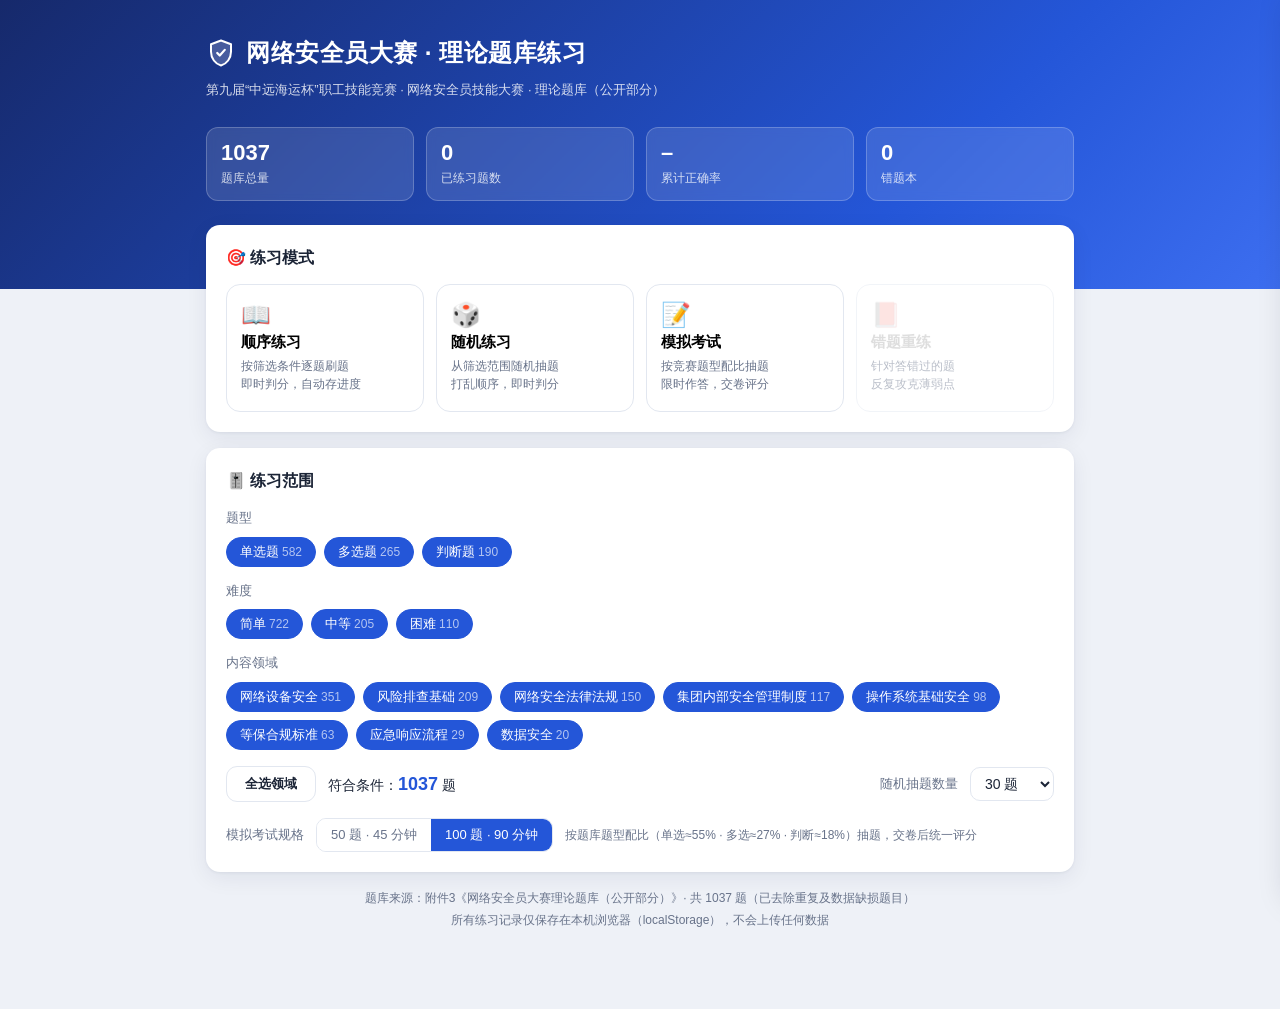
==== commit 3c03b326: "fix: escape literal </script> in XSS question data that broke script parsing" ====
--- a/index.html
+++ b/index.html
@@ -456,7 +456,7 @@
 let BANK, META;
 let __tplError = null;
 try {
-  BANK = [{"i":1,"s":"为了保障网络安全，维护网络空间主权和国家安全、社会公共利益，保护公民、法人和其他组织的合法权益，促进经济社会信息化健康发展，加强在中华人民共和国境内建设、运营、维护和使用网络，以及完了安全的监督管理，2015年6月，第十二届全国人大常委会第十五次会议初次审议了一部法律草案，并于7月6日起在网上全文公布，向社会公开征求意见。这部法律草案是（）","t":"single","d":"简单","m":"网络安全法律法规","a":["B"],"o":[["A","《中华人民共和国保守国家秘密法（草案）》"],["B","《中华人民共和国网络安全法（草案）》"],["C","《中华人民共和国国家安全法（草案）》"],["D","《中华人民共和国互联网安全法（草案）》"]]},{"i":2,"s":"网络相关行业组织按照章程，（），制定网络安全行为规范，指导会员加强 网络安全保护，提高网络安全保护水平，促进行业健康发展。","t":"single","d":"简单","m":"网络安全法律法规","a":["C"],"o":[["A","提升行业标准"],["B","宣传行业规范"],["C","加强行业自律"],["D","遵守行业规范"]]},{"i":3,"s":"为推动和规范我国信息安全等级保护工作，我国制定和发布了信息安全等级保护工作所需要的一系列标准，这些标准可以按照等级保护工作的工作阶段大致分类。下面四个标准中，（）提出和规定了不同安全保护等级信息系统的最低保护要求，并按照技术和管理两个方面提出了相关基本安全要求。","t":"single","d":"简单","m":"网络安全法律法规","a":["A"],"o":[["A","GB/T 22239-2008《信息系统等级保护安全设计技术要求》"],["B","GB/T 22240-2008《信息系统安全等级保护定级指南》"],["C","GB/T 25070-2010《信息系统等级保护安全设计技术要求》"],["D","GB/T 28449-2012 《信息系统安全等级保护测评过程指南》"]]},{"i":4,"s":"国家（ ）关键信息基础设施以外的网络运营者自愿参与关键信息基础设施保护体系。","t":"single","d":"简单","m":"网络安全法律法规","a":["C"],"o":[["A","投资"],["B","引导"],["C","鼓励"],["D","支持"]]},{"i":5,"s":"国家建立网络安全监测预警和（ ）制度。国家网信部门应当统筹协调有关部门加强网络安全信息收集、分析和通报工作，按照规定统一发布网络安全监测预警信息。","t":"single","d":"简单","m":"网络安全法律法规","a":["D"],"o":[["A","信息共享"],["B","信息输送"],["C","信息传达"],["D","信息通报"]]},{"i":6,"s":"根据《网络安全法》的规定，（ ）应当为公安机关、国家安全机关依法维护国家安全和侦查犯罪的活动提供技术支持和协助。","t":"single","d":"简单","m":"网络安全法律法规","a":["D"],"o":[["A","电信企业"],["B","电信科研机构"],["C","网络合作商"],["D","网络运营者"]]},{"i":7,"s":"等级测评方法主要不包括以下哪种方法？","t":"single","d":"简单","m":"网络安全法律法规","a":["D"],"o":[["A","访谈"],["B","核查"],["C","测试"],["D","调研"]]},{"i":8,"s":"坚持（）对密码工作的领导。","t":"single","d":"简单","m":"网络安全法律法规","a":["D"],"o":[["A","国家密码管理部门"],["B","国务院"],["C","各级密码工作领导机构"],["D","中国共产党"]]},{"i":10,"s":"国家支持研究开发有利于未成年人健康成长的网络产品和服务，依法惩治利 用网络从事（）的活动，为未成年人提供安全、健康的网络环境。","t":"single","d":"简单","m":"网络安全法律法规","a":["D"],"o":[["A","针对未成年人黄赌毒"],["B","灌输未成年人错误网络思想"],["C","侵害未成年人受教育权"],["D","危害未成年人身心健康"]]},{"i":11,"s":"网络产品、 服务的提供者不得设置 （ ），发现其网络产品、 服务存在安全缺陷、 漏洞等风险时，应当立即采取补救措施，按照规定及时告知用户并向有关主管部门报告。","t":"single","d":"简单","m":"网络安全法律法规","a":["A"],"o":[["A","恶意程序"],["B","风险程序"],["C","病毒程序"],["D","攻击程序"]]},{"i":12,"s":"公民、法人和其他组织可以依法使用（）保护网络与信息安全。","t":"single","d":"简单","m":"网络安全法律法规","a":["C"],"o":[["A","核心密码"],["B","普通密码"],["C","商用密码"],["D","民用密码"]]},{"i":13,"s":"国家倡导诚实守信、健康文明的网络行为，推动传播社会主义核心价值观，采取措施提高全社会的(____) 和水平，形成全社会共同参与促进网络安全的良好环境。","t":"single","d":"简单","m":"网络安全法律法规","a":["B"],"o":[["A","网络健康意识"],["B","网络安全意识"],["C","网络诚信意识"],["D","网络社会道德意识"]]},{"i":14,"s":"网络产品、服务应当符合相关国家标准的（ ）要求。","t":"single","d":"简单","m":"网络安全法律法规","a":["D"],"o":[["A","自觉性"],["B","规范性"],["C","建议性"],["D","强制性"]]},{"i":15,"s":"网络服务提供者不履行法律、行政法规规定的信息网络安全管理义务，经监管部门责令采取改正措施而拒不改正，有下列情形之一的，处（）以下有期徒刑、拘役或者管制，并处或者单处罚金：（一）致使违法信息大量传播的； （二）致使用户信息泄露，造成严重后果的； （三）致使刑事案件证据灭失，情节严重的； （四）有其他严重情节的。","t":"single","d":"简单","m":"网络安全法律法规","a":["A"],"o":[["A","三年"],["B","四年"],["C","五年"],["D","十年"]]},{"i":16,"s":"负责关键信息基础设施安全保护工作的部门，应当建立健全本行业、本领域的网络安全监测预警和（ ）制度，并按照规定报送网络安全监测预警信息。","t":"single","d":"简单","m":"网络安全法律法规","a":["A"],"o":[["A","信息通报"],["B","预警通报"],["C","网络安全"],["D","应急演练"]]},{"i":17,"s":"为了进一步提高信息安全的保障能力和防护水平，保障和促进信息化建设的健康发展，公安部等四部门联合发布《关于信息安全等级保护工作的实施意见》（公通字[2004]66号），对等级保护工作的开展提供宏观指导和约束，明确了等级保护工作的基本内容、工作要求和实施计划，以及各部门工作职责分工等。关于该文件，下面理解正确的是（）","t":"single","d":"简单","m":"网络安全法律法规","a":["A"],"o":[["A","该文件是一个由部委发布的政策性文件，不属于法律文件"],["B","该文件适用于2004年的等级保护工作，其内容不能约束到2005年及之后的工作"],["C","该文件是一个总体性指导文件，规定了所有信息系统都要纳入等级保护定级范围"],["D","该文件适用范围为发文的这四个部门，不适用于其他部门和企业等单位"]]},{"i":18,"s":"我国信息安全保障工作先后经历了启动、逐步展开和积极推进，以及深化落实三个阶段，以下关于我国信息安全保障各阶段说法不正确的是：（）","t":"single","d":"简单","m":"网络安全法律法规","a":["C"],"o":[["A","2001年，国家信息化领导小组重组，网络与信息安全协调小组成立，我国信息安全保障工作正式启动"],["B","2003年7月，国家信息化领导小组制定出台了《关于加强信息安全保障工作的意见》（中办发27号文件），明确了“积极防御、综合防范”的国家信息安全保障工作方针"],["C","2003年，中办发27号文件的发布标志着我国信息安全保障进入深化落实阶段"],["D","在深化落实阶段，信息安全法律法规、标准化，信息安全基础设施建设，以及信息安全等级保护和风险评估取得了新进展"]]},{"i":19,"s":"网络关键设备和网络安全专用产品应当按照相关国家标准的强制性要求，由 具备资格的机构（ ）或者安全检测符合要求后，方可销售或者提供。","t":"single","d":"简单","m":"网络安全法律法规","a":["B"],"o":[["A","认证设备合格"],["B","安全认证合格"],["C","认证网速合格"],["D","认证产品合格"]]},{"i":20,"s":"等级保护对象受到破坏后对客体造成侵害的程度不包括哪项?","t":"single","d":"简单","m":"网络安全法律法规","a":["A"],"o":[["A","造成轻微损害"],["B","造成一般损害"],["C","造成严重损害"],["D","造成特别严重损害"]]},{"i":21,"s":"对拟确定为（）以上信息系统的，运营、使用单位或者主管部门应当请国家信息安全保护等级专家评审委员会评审。","t":"single","d":"简单","m":"网络安全法律法规","a":["D"],"o":[["A","第一级"],["B","第二级"],["C","第三级"],["D","第四级"]]},{"i":22,"s":"根据《网络安全法》的规定，(____) 应当为公安机关、国家安全机关依法维护国家安全和侦查犯罪的活动提供技术支持和协助。","t":"single","d":"简单","m":"网络安全法律法规","a":["C"],"o":[["A","电信企业"],["B","电信科研机构"],["C","网络运营者"],["D","网络合作商"]]},{"i":23,"s":"网络产品、服务的提供者不得设置(____) ，发现其网络产品、服务存在安全缺陷、漏洞等风险时，应当立即采取补救措施，按照规定及时告知用户并向有关主管部门报告。","t":"single","d":"简单","m":"网络安全法律法规","a":["B"],"o":[["A","风险程序"],["B","恶意程序"],["C","病毒程序"],["D","攻击程序"]]},{"i":24,"s":"公民、法人和其他组织可以依法使用商用密码保护（）安全。","t":"single","d":"简单","m":"网络安全法律法规","a":["D"],"o":[["A","个人隐私"],["B","工作内容"],["C","国家秘密"],["D","网络与信息"]]},{"i":25,"s":"关键信息基础设施的运营者采购网络产品和服务，可能影响国家安全的，应当通过( )会同国务院有关部门组织的国家安全审查。","t":"single","d":"简单","m":"网络安全法律法规","a":["A"],"o":[["A","国家网信部门"],["B","国家安全部门"],["C","国家信息部门"],["D","国家安全部门"]]},{"i":26,"s":"《中华人民共和国网络安全法》适用于在中华人民共和国境内___网络，以及网络安全的监督管理。","t":"single","d":"简单","m":"网络安全法律法规","a":["D"],"o":[["A","使用、运营、维护和建设"],["B","建设、维护、运营和使用"],["C","使用、维护、运营和建设"],["D","建设、运营、维护和使用"]]},{"i":27,"s":"国家实施网络（ ）战略，支持研究开发安全、方便的电子身份认证技术， 推动不同电子身份认证之间的互认。","t":"single","d":"简单","m":"网络安全法律法规","a":["B"],"o":[["A","信誉身份"],["B","可信身份"],["C","安全身份"],["D","认证身份"]]},{"i":28,"s":"为推动和规范我国信息安全等级保护工作，我国制定和发布了信息安全等级保护工作所需要的一系列标准，其中，属于国家强制标准，且在信息安全等级保护标准体系中处于基础性地位的标准是（）","t":"single","d":"简单","m":"网络安全法律法规","a":["D"],"o":[["A","GB/T 22239-2008《信息系统安全等级保护基本要求》"],["B","GB/T 22240-2008《信息系统安全等级保护定级指南》"],["C","GB 25058-2010《信息系统安全等级保护实施指南》"],["D","GB 17859-1999《计算机信息系统安全保护等级划分准则》"]]},{"i":30,"s":"网络安全法》所称网络安全，是指通过采取必要措施，防范对网络的攻击、 侵入、干扰、破坏和非法使用以及意外事故，使网络处于稳定可靠运行的状态，以及保障网络数据的（）的能力。","t":"single","d":"简单","m":"网络安全法律法规","a":["D"],"o":[["A","可用性"],["B","完整性"],["C","保密性"],["D","真实性"]]},{"i":31,"s":"国家建立网络安全监测预警和(____) 制度。国家网信部门应当统筹协调有关部门加强网络安全信息收集、分析和通报工作，按照规定统一发布网络安全监测预警信息。","t":"single","d":"简单","m":"网络安全法律法规","a":["B"],"o":[["A","信息输送"],["B","信息通报"],["C","信息共享"],["D","信息传达"]]},{"i":32,"s":"等级保护对象受到破坏时所侵害的客体不包括的以下哪个方面？","t":"single","d":"简单","m":"网络安全法律法规","a":["D"],"o":[["A","公民、法人和其他组织的合法权益"],["B","社会秩序、公共利益"],["C","国家安全"],["D","个人利益"]]},{"i":33,"s":"根据《网络安全法》的规定，(____) 负责统筹协调网络安全工作和相关监督管理工作。","t":"single","d":"简单","m":"网络安全法律法规","a":["C"],"o":[["A","中国联通"],["B","信息部"],["C","国家网信部门"],["D","中国电信"]]},{"i":34,"s":"采取监测、记录网络运行状态、网络安全事件的技术措施，并按照规定留存相关的网络日志不少于（ ）。","t":"single","d":"简单","m":"网络安全法律法规","a":["C"],"o":[["A","三年"],["B","一年"],["C","6个月"],["D","3个月"]]},{"i":35,"s":"国家将 纳入国民教育体系和公务员教育培训体系，增强公民、法人和其他组织的密码安全意识。","t":"single","d":"简单","m":"网络安全法律法规","a":["D"],"o":[["A","密码技术教育"],["B","密码知识教育"],["C","密码法律教育"],["D","密码安全教育"]]},{"i":36,"s":"对全国密码工作实行统一领导的机构是（）","t":"single","d":"简单","m":"网络安全法律法规","a":["D"],"o":[["A","中央国家机关"],["B","国家密码管理部门"],["C","全国人大常委会"],["D","中央密码工作领导机构"]]},{"i":37,"s":"用于保护不属于国家秘密的信息的密码是（）。","t":"single","d":"简单","m":"网络安全法律法规","a":["C"],"o":[["A","核心密码"],["B","普通密码"],["C","商用密码"],["D","民用密码"]]},{"i":38,"s":"网络安全事件发生的风险增大时，省级以上人民政府有关部门应当按照规定 的权限和程序，并根据网络安全风险的特点和可能造成的危害，采取下列（ ）措施。","t":"single","d":"简单","m":"网络安全法律法规","a":["D"],"o":[["A","要求有关部门、机构和人员及时收集、报告有关信息，加强对网络安全风险的监测"],["B","向社会发布网络安全风险预警，发布避免、减轻危害的措施"],["C","组织有关部门、机构和专业人员，对网络安全风险信息进行分析评估，预测事件发生的可能性、影响范围和危害程度"],["D","要求单位和个人协助抓跑嫌犯"]]},{"i":39,"s":"网络运营者应当对其收集的用户信息严格保密,并建立健全哪个制度？","t":"single","d":"简单","m":"网络安全法律法规","a":["B"],"o":[["A","用户信息保密制"],["B","用户信息保护制度"],["C","用户信息加密制"],["D","用户信息保全制度"]]},{"i":40,"s":"网络关键设备和网络安全专用产品应当按照相关国家标准的强制性要求，由 具备资格的机构（ ）或者安全检测符合要求后，方可销售或者提供。","t":"single","d":"简单","m":"网络安全法律法规","a":["B"],"o":[["A","认证设备合格"],["B","认证安全合格"],["C","认证网速合格"],["D","认证产品合格"]]},{"i":41,"s":"部门依法依规对核心密码、普通密码实行严格统一管理。","t":"single","d":"简单","m":"网络安全法律法规","a":["B"],"o":[["A","国家行政"],["B","密码管理"],["C","各级党委"],["D","各级政府"]]},{"i":42,"s":"国家对密码实行（）管理。","t":"single","d":"简单","m":"网络安全法律法规","a":["C"],"o":[["A","统一"],["B","统筹"],["C","分类"],["D","有效"]]},{"i":44,"s":"任何组织或者个人不得利用密码从事危害（）等违法犯罪活动。","t":"single","d":"简单","m":"网络安全法律法规","a":["D"],"o":[["A","国家安全"],["B","经济社会发展"],["C","社会公共利益"],["D","他人合法权益"]]},{"i":45,"s":"《中华人民共和国密码法》的施行日期是（）：","t":"single","d":"简单","m":"网络安全法律法规","a":["C"],"o":[["A","2019 年10 月1 日"],["B","2019 年10 月26 日"],["C","2020 年1 月1 日"],["D","2020 年4 月15 日"]]},{"i":46,"s":"一般来说，二级信息系统，适用于（）","t":"single","d":"简单","m":"网络安全法律法规","a":["D"],"o":[["A","乡镇所属信息系统、县级某些单位中不重要的信息系统。小型个体、私营企业中的信息系统。中小学中的信息系统。"],["B","适用于地市级以上国家机关、企业、事业单位内部重要的信息系统；重要领域、重要部门跨省、跨市或全国（省）联网运行的信息系统；跨省或全国联网运行重要信息系统在省、地市的分支系统；各部委官方网站；跨省（市）联接的信息网络等。"],["C","适用于重要领域、重要部门三级信息系统中的部分重要系统。例如全国铁路、民航、电力等调度系统，银行、证券、保险、税务、海关等部门中的核心系统。"],["D","地市级以上国家机关、企业、事业单位内部一般的信息系统。例如小的局域网，非涉及秘密、敏感信息的办公系统等。"]]},{"i":47,"s":"关键信息基础设施的运营者采购网络产品和服务，可能影响国家安全的，应 当通过国家网信部门会同国务院有关部门组织的（ ）。","t":"single","d":"简单","m":"网络安全法律法规","a":["C"],"o":[["A","国家采购审查"],["B","国家网信安全审查"],["C","国家安全审查"],["D","国家网络审查"]]},{"i":48,"s":"新建（ ）信息系统，应当在投入运行后（ ），由其运营、使用单位到所在地设区的市级以上公安机关办理备案手续。","t":"single","d":"简单","m":"网络安全法律法规","a":["D"],"o":[["A","第一级以上30日内"],["B","第二级以上60日内"],["C","第一级以上60日内"],["D","第二级以上30日内"]]},{"i":49,"s":"为了不断完善一个组织的信息安全管理，应对组织的信息安全管理方法及实施情况进行独立评审，这种独立评审。","t":"single","d":"简单","m":"网络安全法律法规","a":["C"],"o":[["A","必须按固定的时间间隔来进行"],["B","应当由信息系统的运行维护人员发起"],["C","可以由内部审核部门或专业的第三方机构来实施"],["D","结束后，评审者应组织针对不符合安全策略的问题设计和实施纠正措施"]]},{"i":50,"s":"关键信息基础设施的运营者采购网络产品和服务，应当按照规定与提供者签订（），明确安全和保密义务与责任。","t":"single","d":"简单","m":"网络安全法律法规","a":["C"],"o":[["A","保密合同"],["B","安全服务合同"],["C","安全保密协议"],["D","安全责任条款"]]},{"i":51,"s":"关键信息基础设施的运营者采购网络产品和服务，可能影响国家安全的，应当通过国家网信部门会同国务院有关部门组织的（ ）。","t":"single","d":"简单","m":"网络安全法律法规","a":["A"],"o":[["A","国家安全审查"],["B","国家网络审查"],["C","国家网信安全审查"],["D","国家采购审查"]]},{"i":53,"s":"以下哪一项不属于侵害国家安全的事项。(____)。","t":"single","d":"简单","m":"网络安全法律法规","a":["D"],"o":[["A","影响国家政权稳固和国防实力"],["B","影响国家统一、民族团结和社会安定"],["C","影响国家对外活动中的政治、经济利益"],["D","影响各种类型的经济活动秩序"]]},{"i":54,"s":"国家保护公民、法人和其他组织依法使用网络的权利，促进网络接入普及，提升（ ）水平，为社会提供安全、便利的网络服务，保障网络信息依法有序自由流动。","t":"single","d":"简单","m":"网络安全法律法规","a":["A"],"o":[["A","网络服务"],["B","网络主权"],["C","网络安全"],["D","诚实守信"]]},{"i":55,"s":"（）负责管理本行政区域的密码工作。","t":"single","d":"简单","m":"网络安全法律法规","a":["A"],"o":[["A","县级以上地方各级密码管理部门"],["B","市级以上地方各级密码管理部门"],["C","省级以上地方各级密码管理部门"],["D","中央密码管理部门"]]},{"i":56,"s":"信息系统建设完成后，（）的信息系统的运营使用单位应当选择符合国家规定的测评机构进行测评合格方可投入使用。","t":"single","d":"简单","m":"网络安全法律法规","a":["B"],"o":[["A","二级以上"],["B","三级以上"],["C","四级以上"],["D","五级以上"]]},{"i":57,"s":"网络产品、服务具有（）的，其提供者应当向用户明示并取得同意，涉及 用户个人信息的，还应当遵守《网络安全法》 和有关法律、行政法规关于个人信息保护的规 定。","t":"single","d":"简单","m":"网络安全法律法规","a":["B"],"o":[["A","公开用户资料功能"],["B","收集用户信息功能"],["C","提供用户家庭信息功能"],["D","用户填写信息功能"]]},{"i":58,"s":"国家支持研究开发有利于未成年人健康成长的网络产品和服务，依法惩治利用网络从事(____) 的活动，为未成年人提供安全、健康的网络环境。","t":"single","d":"简单","m":"网络安全法律法规","a":["A"],"o":[["A","危害未成年人身心健康"],["B","针对未成年人黄赌毒"],["C","侵害未成年人受教育权"],["D","灌输未成年人错误网络思想"]]},{"i":59,"s":"互联网出口必须向公司信息化主管部门进行____后方可使用。","t":"single","d":"简单","m":"网络安全法律法规","a":["B"],"o":[["A","申请"],["B","备案审批"],["C","说明"],["D","报备"]]},{"i":60,"s":"网络运营者选择符合国家规定条件的测评机构，对三级系统开展等级测评的周期为多久？","t":"single","d":"简单","m":"网络安全法律法规","a":["B"],"o":[["A","半年"],["B","一年"],["C","两年"],["D","两年以上"]]},{"i":61,"s":"《中华人民共和国网络安全法》第三十八条关键规定，信息基础设施的运营者应当自行或者委托网络安全服务机构对其网络的安全性和可能存在的风险（ ）至少进行一次检测评估，并将检测评估情况和改进措施报送相关负责关键信息基础设施安全保护工作的部门。","t":"single","d":"简单","m":"网络安全法律法规","a":["C"],"o":[["A","每半年"],["B","每两年"],["C","每年"],["D","每三年"]]},{"i":62,"s":"《中华人民共和国网络安全法》是为保障网络安全，维护___和国家安全、社会公共利益，保护公民、法人和其他组织的合法权益，促进经济社会信息化健康发展制定。","t":"single","d":"简单","m":"网络安全法律法规","a":["B"],"o":[["A","网络安全"],["B","网络空间主权"],["C","信息安全"],["D","网络主权"]]},{"i":64,"s":"负责关键信息基础设施安全保护工作的部门应当制定本行业、本领域的网络安全事件（ ），并定期组织演练。","t":"single","d":"简单","m":"网络安全法律法规","a":["B"],"o":[["A","管理办法"],["B","应急预案"],["C","操作手册"],["D","处置方案"]]},{"i":65,"s":"对不涉及国家秘密内容的信息进行加密保护或安全认证所使用的密码技术称为","t":"single","d":"简单","m":"网络安全法律法规","a":["A"],"o":[["A","商用密码"],["B","通用密码"],["C","公开密码"],["D","私有密码"]]},{"i":66,"s":"核心密码保护信息的最高密级为 。","t":"single","d":"简单","m":"网络安全法律法规","a":["A"],"o":[["A","绝密级"],["B","机密级"],["C","秘密级"],["D","普密级"]]},{"i":67,"s":"国家鼓励开发网络数据安全保护和利用技术，促进(____) 开放，推动技术创新和经济社会发展。","t":"single","d":"简单","m":"网络安全法律法规","a":["C"],"o":[["A","公共图书馆资源"],["B","国家数据资源"],["C","公共数据资源"],["D","公共学校资源"]]},{"i":69,"s":"关键信息基础设施的运营者应当自行或者委托网络安全服务机构对其网络的 安全性和可能存在的风险（）至少进行一次检测评估，并将检测评估情况和改进措施报送 相关负责关键信息基础设施安全保护工作的部门。","t":"single","d":"简单","m":"网络安全法律法规","a":["C"],"o":[["A","四年"],["B","两年"],["C","每年"],["D","三年"]]},{"i":71,"s":"国家推进网络安全（ ）建设，鼓励有关企业、机构开展网络安全认证、检测 和风险评估等安全服务。","t":"single","d":"简单","m":"网络安全法律法规","a":["C"],"o":[["A","社会化识别体系"],["B","社会化评估体系"],["C","社会化服务体系"],["D","社会化认证体系"]]},{"i":72,"s":"《网络安全法》重点对保障国家能源、交通、水利、金融等（ ）的运行安全进行了规定，明确了国家有关部门对关键信息基础设施规划、监督、保护及支持等工作的内容和职责，并规定了关键信息基础设施运营者的（ ）。","t":"single","d":"简单","m":"网络安全法律法规","a":["C"],"o":[["A","主要信息基础设施，安全保护义务"],["B","安全保护义务，关键信息基础设施"],["C","关键信息基础设施，安全保护义务"],["D","安全保护义务，主要信息基础设施"]]},{"i":73,"s":"我国《网络安全法》于什么时候正式实施？","t":"single","d":"简单","m":"网络安全法律法规","a":["C"],"o":[["A","2016年6月28日"],["B","2016年12月1日"],["C","2017年6月1日"],["D","2018年7月1日"]]},{"i":75,"s":"下列将哪一项作为实施等级保护的第一项重要内容？","t":"single","d":"简单","m":"网络安全法律法规","a":["A"],"o":[["A","系统定级"],["B","差距分析"],["C","安全规划"],["D","安全实施"]]},{"i":76,"s":"以下哪个选项是等级保护工作的核心环节和关键所在？","t":"single","d":"简单","m":"网络安全法律法规","a":["B"],"o":[["A","定级备案"],["B","建设整改"],["C","等级测评"],["D","监督检查"]]},{"i":77,"s":"作为定级对象的系统应具有基本特征,以下哪些描述是错误的？","t":"single","d":"简单","m":"网络安全法律法规","a":["D"],"o":[["A","具有确定的主要安全责任单位"],["B","具有信息系统的基本要素"],["C","承载相对独立的业务应用"],["D","单位具有独立的法人"]]},{"i":78,"s":"关于信息内网网络边界安全防护说法不准确的是哪一项？","t":"single","d":"简单","m":"网络安全法律法规","a":["D"],"o":[["A","要按照公司总体防护方案要求进行"],["B","应加强信息内网网络横向边界的安全防护"],["C","网络，是指由计算机或者其他信息终端及相 关设备组成的按照一定的规则和程序对信息进行收集、存储、传输、交换、处理的系统"],["D","纵向边界的网络访问可以不进行控制"]]},{"i":79,"s":"根据《网络安全法》的规定，（）负责统筹协调网络安全工作和相关监督管理工作。","t":"single","d":"简单","m":"网络安全法律法规","a":["C"],"o":[["A","中国电信"],["B","信息部"],["C","国家网信部门"],["D","中国联通"]]},{"i":80,"s":"国家加强密码（）和队伍建设， 对在密码工作中作出（）的组织和个人，按照国家有关规定给予表彰和奖励。","t":"single","d":"简单","m":"网络安全法律法规","a":["A"],"o":[["A","人才培养突出贡献"],["B","人才教育突出成绩"],["C","行业培养卓越贡献"],["D","行业教育卓越成绩"]]},{"i":82,"s":"《网络安全法》是为了保障网络安全，维护(____) 和国家安全、社会公共利益，保护公民、法人和其他组织的合法权益，促进经济社会信息化健康发展，制定的法律。","t":"single","d":"简单","m":"网络安全法律法规","a":["A"],"o":[["A","网络空间主权"],["B","网络领土主权"],["C","网络安全主权"],["D","网络社会安全"]]},{"i":83,"s":"以下哪一项不属于侵害社会秩序的事项。(____)。","t":"single","d":"简单","m":"网络安全法律法规","a":["A"],"o":[["A","影响国家经济竞争力和科技实力"],["B","影响各种类型的经济活动秩序"],["C","影响各行业的科研、生产秩序"],["D","影响公众在法律约束和道德规范下的正常生活秩序等"]]},{"i":84,"s":"（）负责统筹协调网络安全工作和相关监督管理工作。","t":"single","d":"简单","m":"网络安全法律法规","a":["A"],"o":[["A","国家网信部门"],["B","国务院电信主管部门"],["C","公安部门"],["D","以上均是"]]},{"i":85,"s":"国家对密码实行 管理。","t":"single","d":"简单","m":"网络安全法律法规","a":["C"],"o":[["A","统一"],["B","统筹"],["C","分类"],["D","有效"]]},{"i":87,"s":"网络产品、服务的提供者不得设置（ ），发现其网络产品、服务存在安全缺陷、漏洞等风险时，应当立即采取补救措施，按照规定及时告知用户并向有关主管部门报告。","t":"single","d":"简单","m":"网络安全法律法规","a":["A"],"o":[["A","恶意程序"],["B","攻击程序"],["C","病毒程序"],["D","风险程序"]]},{"i":89,"s":"用于保护不属于国家秘密的信息的密码是 。","t":"single","d":"简单","m":"网络安全法律法规","a":["C"],"o":[["A","核心密码"],["B","普通密码"],["C","商用密码"],["D","民用密码"]]},{"i":90,"s":"有关国家秘密，错误的是：","t":"single","d":"简单","m":"网络安全法律法规","a":["B"],"o":[["A","国家秘密是关系国家安全和利益的事项"],["B","国家秘密的确定没有正式的法定程序"],["C","除了明确规定需要长期保密的，其他的园家秘密都是有保密期限的"],["D","国家秘密只限一定范围的人知悉"]]},{"i":91,"s":"密码工作坚持（）安全观，遵循统一领导、分级负责，创新发展、服务大局，依法管理、保障安全的原则。","t":"single","d":"简单","m":"网络安全法律法规","a":["C"],"o":[["A","国家大局"],["B","统筹国家"],["C","总体国家"],["D","国家全局"]]},{"i":93,"s":"《网络安全法》规定：因维护国家安全和社会公共秩序，处置重大突发社会安全事件的需要，经（ ）决定或者批准，可以在特定区域对网络通信采取限制等临时措施。","t":"single","d":"简单","m":"网络安全法律法规","a":["D"],"o":[["A","县级以上政府"],["B","市级以上政府"],["C","省级以上政府"],["D","国务院"]]},{"i":95,"s":"Oracle数据库有三种标准的备份方法____。","t":"single","d":"简单","m":"等保合规标准","a":["D"],"o":[["A","导出/导入(EXP/IMP)"],["B","热备份"],["C","冷备份"],["D","以上说法都对"]]},{"i":96,"s":"在 Oracle 中创建用户时，若未提及 DEFAULT TABLESPACE 关键字，则 Oracle 就将___表空间分配给用户作为默认表空间。","t":"single","d":"简单","m":"等保合规标准","a":["D"],"o":[["A","USER"],["B","SYS"],["C","DEFAULT"],["D","SYSTEM"]]},{"i":97,"s":"对表中数据的修改或更新使用的命令是____?","t":"single","d":"简单","m":"等保合规标准","a":["B"],"o":[["A","delete"],["B","update"],["C","insert"],["D","where"]]},{"i":98,"s":"根据《国家电网公司网络与信息系统安全管理办法》要求，记录网络与信息系统运行状态、安全事件，留存相关日志不少于（）。","t":"single","d":"简单","m":"集团内部安全管理制度","a":["D"],"o":[["A","两个月"],["B","三个月"],["C","一年"],["D","六个月"]]},{"i":99,"s":"国家电网公司网络与信息系统安全管理办法（2018年），是为全面落实（）要求制定的。","t":"single","d":"简单","m":"集团内部安全管理制度","a":["A"],"o":[["A","《中华人民共和国网络安全法》"],["B","《关于开展全国重要信息系统安全等级保护定级工作的通知》"],["C","《关于加强国家网络安全标准化工作的若干意见》"],["D","《信息安全等级保护管理办法》"]]},{"i":100,"s":"定期组织开展在运网络与信息系统的等级保护测评和整改工作。二级系统（）至少进行一次等级测评","t":"single","d":"简单","m":"集团内部安全管理制度","a":["B"],"o":[["A","每年"],["B","每两年"],["C","每三年"],["D","每半年"]]},{"i":101,"s":"业务系统如对电子签名有法律效力要求的，应严格按照（）执行。","t":"single","d":"简单","m":"集团内部安全管理制度","a":["C"],"o":[["A","国家商用密码管理的有关规定"],["B","公司商用密码管理的有关规定"],["C","公司和国家商用密码管理的有关规定"],["D","公司或国家商用密码管理的有关规定"]]},{"i":102,"s":"建立网络安全评价和考核机制，制定网络安全评价标准和评价方法，将网络安全纳入（）考核，同时纳入企业负责人业绩考核。","t":"single","d":"简单","m":"集团内部安全管理制度","a":["D"],"o":[["A","公司安全管理"],["B","公司安全建设"],["C","公司安全运行"],["D","公司安全生产"]]},{"i":103,"s":"第三方单位在为公司提供系统规划建设、网络安全运维、咨询服务等业务前，应对其资质、背景和业务情况进行核查，应与其签署保密协议和（），","t":"single","d":"简单","m":"集团内部安全管理制度","a":["A"],"o":[["A","《网络安全责任书》"],["B","《网络安全承诺书》"],["C","《网络安全规范协议》"],["D","《网络安全管理协议》"]]},{"i":104,"s":"边缘物联代理、 物联网终端等设备， 在（）直接访问公司对内业务时，应采用公司泛在电力物联网安全接入网关实现双向认证和加密传输。","t":"single","d":"简单","m":"集团内部安全管理制度","a":["C"],"o":[["A","生产控制大区"],["B","管理信息大区"],["C","互联网大区"],["D","生产建设大区"]]},{"i":105,"s":"管理信息大区与互联网大区通过（）进行逻辑强隔离","t":"single","d":"简单","m":"集团内部安全管理制度","a":["B"],"o":[["A","电力专用横向单向安全隔离装置"],["B","信息网络安全隔离装置"],["C","防火墙等常用安全防护设备"],["D","专用安全设备"]]},{"i":106,"s":"互联网大区可部署数据库以及构建数据中心,用于存储处理一般数据，禁止存储公司商密数据，存储的企业重要数据禁止超过 （）个月 。","t":"single","d":"简单","m":"集团内部安全管理制度","a":["C"],"o":[["A","1"],["B","2"],["C","3"],["D","6"]]},{"i":107,"s":"在网络与信息系统可研阶段，应全面分析网络安全风险，开展（）","t":"single","d":"简单","m":"集团内部安全管理制度","a":["B"],"o":[["A","风险评估"],["B","等级保护定级"],["C","可行性研究"],["D","安全测评"]]},{"i":108,"s":"各分部及公司各单位（）至少应委托具备资质的网络安全服务机构对网络与信息系统进行一次安全风险评估，并将结果报送公司网络安全归口管理部门。","t":"single","d":"简单","m":"集团内部安全管理制度","a":["A"],"o":[["A","每年"],["B","每两年"],["C","每三年"],["D","每半年"]]},{"i":109,"s":"相关业务部门应依据公司网络安全总体策略，结合（）网络与信息系统实际情况，将网络安全纳入相应的专项规划。","t":"single","d":"简单","m":"集团内部安全管理制度","a":["C"],"o":[["A","本单位"],["B","本部门"],["C","本专业"],["D","公司"]]},{"i":110,"s":"公司各单位应优先选择电力行业等级保护测评机构开展（）及以上系统测评。","t":"single","d":"简单","m":"集团内部安全管理制度","a":["C"],"o":[["A","一级"],["B","二级"],["C","三级"],["D","四级"]]},{"i":111,"s":"()负责全网网络安全调度指挥与应急管理， 负责重大保障期间全网的统筹管理与联动处置","t":"single","d":"简单","m":"集团内部安全管理制度","a":["D"],"o":[["A","国网互联网部"],["B","国调中心"],["C","总部其他各专业职能管理部门"],["D","国网信通公司"]]},{"i":112,"s":"以公司（）为准则，将网络与信息系统纳入公司安全监督检查范围，将网络安全纳入生产安全范畴。","t":"single","d":"简单","m":"集团内部安全管理制度","a":["A"],"o":[["A","安全生产工作规程、安全事故调查规程"],["B","安全生产工作规程"],["C","安全事故调查规程"],["D","安全生产工作规程或安全事故调查规程"]]},{"i":113,"s":"（）为业务系统提供签名验签、 电子签章等密码服务。","t":"single","d":"简单","m":"集团内部安全管理制度","a":["D"],"o":[["A","对称密钥管理系统"],["B","非对称密钥管理系统"],["C","数字证书管理系统"],["D","统一密码服务平台"]]},{"i":114,"s":"各研发单位应（）对本单位研发并已投运的产品开展补丁更新、 安全漏洞修复跟踪分析用 户 使用体验，并在后续研发中完善优化。","t":"single","d":"简单","m":"集团内部安全管理制度","a":["B"],"o":[["A","每月"],["B","每季度"],["C","每半年"],["D","每年"]]},{"i":115,"s":"（）的网络接入通道应是公司自建光纤专网、 电力无线专网、 租用的 APN 和第三方专线。","t":"single","d":"简单","m":"集团内部安全管理制度","a":["B"],"o":[["A","生产控制大区"],["B","管理信息大区"],["C","互联网大区"],["D","生产建设大区"]]},{"i":116,"s":"公司各单位应加强本单位网络安全管理，（）与上级单位签订《网络安全责任书》。","t":"single","d":"简单","m":"集团内部安全管理制度","a":["A"],"o":[["A","每年"],["B","每两年"],["C","每三年"],["D","每半年"]]},{"i":117,"s":"（）应进行全生命周期安全防护， 数据在对外提供、 公开发布、 跨域传输等环节前应采取数据内容防泄漏、 数据脱敏等技术措施。","t":"single","d":"简单","m":"集团内部安全管理制度","a":["B"],"o":[["A","商密数据"],["B","企业重要数据"],["C","一般数据"],["D","机密数据"]]},{"i":118,"s":"切换当前登录用户的命令为？","t":"single","d":"简单","m":"操作系统基础安全","a":["A"],"o":[["A","su"],["B","change"],["C","chown"],["D","chmod"]]},{"i":119,"s":"本部分实验中，FreeList[2]的地址是？（）","t":"single","d":"简单","m":"操作系统基础安全","a":["A"],"o":[["A","003a0188"],["B","003a0180"],["C","003a0190"],["D","003q0170"]]},{"i":120,"s":"以下哪项不属于病毒特征码选取的方法？","t":"single","d":"简单","m":"操作系统基础安全","a":["D"],"o":[["A","计算校验和"],["B","提取特征字符串"],["C","提取特征反汇编代码"],["D","一段检验和形式"]]},{"i":121,"s":"恶意程序基于网络的感染迹象是使用Strings时解析出了一个____。","t":"single","d":"简单","m":"操作系统基础安全","a":["B"],"o":[["A","链接"],["B","网址"],["C","网站"],["D","网页"]]},{"i":122,"s":"安装python第三方库，可以使用以下哪个命令？","t":"single","d":"简单","m":"操作系统基础安全","a":["A"],"o":[["A","pip"],["B","pop"],["C","pap"],["D","pep"]]},{"i":123,"s":"以下哪项不是原始POC文件的内容？","t":"single","d":"简单","m":"操作系统基础安全","a":["D"],"o":[["A","version"],["B","junk"],["C","shellcode"],["D","eax"]]},{"i":124,"s":"空闲表索引数组有多少项？（）","t":"single","d":"简单","m":"操作系统基础安全","a":["C"],"o":[["A","127"],["B","0"],["C","128"],["D","0x128"]]},{"i":125,"s":"汇编指令CLD的功能是？（）","t":"single","d":"简单","m":"操作系统基础安全","a":["A"],"o":[["A","清理符号位df"],["B","清理溢出位of"],["C","清除奇偶位pf"],["D","清除零标志位zf"]]},{"i":126,"s":"为了获取NetpwPathCanonicalize()函数的地址，应当使用以下哪个函数？","t":"single","d":"简单","m":"操作系统基础安全","a":["B"],"o":[["A","LoadLibrary"],["B","GetProcAddress"],["C","CreateFile"],["D","ReadFile"]]},{"i":127,"s":"下列使用ASLR有？（）","t":"single","d":"简单","m":"操作系统基础安全","a":["B"],"o":[["A","返回地址"],["B","模块映像地址，堆栈地址"],["C","程序变量"],["D","指针地址"]]},{"i":128,"s":"NetpwPathType()函数用于检测参Source的长度，使其不能超过____个字节。","t":"single","d":"简单","m":"操作系统基础安全","a":["D"],"o":[["A","0x414"],["B","0x828"],["C","0x103"],["D","0x206"]]},{"i":129,"s":"DisableExceptionChainValidation的类型为？（）","t":"single","d":"简单","m":"操作系统基础安全","a":["B"],"o":[["A","REG_SZ"],["B","REG_DWORD"],["C","REG_MULTI_SZ"],["D","REG_BYTE"]]},{"i":130,"s":"以下哪个命令用于服务的启动？","t":"single","d":"简单","m":"操作系统基础安全","a":["C"],"o":[["A","dir"],["B","install"],["C","net start"],["D","cd"]]},{"i":131,"s":"以下哪项决定了PE文件中IMAGE_SECTION_HEADER结构的个数?","t":"single","d":"简单","m":"操作系统基础安全","a":["C"],"o":[["A","ImageBaseAddress"],["B","SizeOfHeaders"],["C","NumberOfSections"],["D","VirtualSize"]]},{"i":132,"s":"格式符`%p`是下列哪种数值的？（）","t":"single","d":"简单","m":"操作系统基础安全","a":["B"],"o":[["A","十进制"],["B","十六进制"],["C","八进制"],["D","二进制"]]},{"i":133,"s":"有符号整数会在最高位用____表示负数。","t":"single","d":"简单","m":"操作系统基础安全","a":["B"],"o":[["A","0"],["B","1"],["C","2"],["D","3"]]},{"i":134,"s":"IDA中查看函数窗口的快捷键是什么？（）","t":"single","d":"简单","m":"操作系统基础安全","a":["B"],"o":[["A","Alt+T"],["B","Control+P"],["C","shift+A"],["D","Alt+C"]]},{"i":135,"s":"Ollydbg如何查看SEH链？（）","t":"single","d":"简单","m":"操作系统基础安全","a":["C"],"o":[["A","快捷键Alt+C"],["B","快捷键Alt+B"],["C","查看(V)->SEH链"],["D","快捷键Control+T"]]},{"i":136,"s":"程序的返回值一般保存在以下哪个寄存器中?","t":"single","d":"简单","m":"操作系统基础安全","a":["A"],"o":[["A","eax"],["B","ebx"],["C","ecx"],["D","edx"]]},{"i":137,"s":"printf函数的参数个数是否是固定的？（）","t":"single","d":"简单","m":"操作系统基础安全","a":["B"],"o":[["A","固定的"],["B","不固定的"],["C","有限个"]]},{"i":138,"s":"一般我们通过查找____字符来判定目标文件是否为PE文件。","t":"single","d":"简单","m":"操作系统基础安全","a":["B"],"o":[["A","CE & PE"],["B","MZ & PE"],["C","MZ & WIN"],["D","DOS & WIN"]]},{"i":139,"s":"jmp指令的opcode为____。","t":"single","d":"简单","m":"操作系统基础安全","a":["A"],"o":[["A","\\xe9"],["B","\\xea"],["C","\\xeb"],["D","\\xec"]]},{"i":140,"s":"跳转偏移的计算公式：jmp后的偏移值 = 目的地址 – 当前地址 - X，那么公式中的X代表的是____。","t":"single","d":"简单","m":"操作系统基础安全","a":["C"],"o":[["A","3"],["B","4"],["C","5"],["D","6"]]},{"i":141,"s":"下列情况，哪种不是RtlIsValidHandler函数校验的内容？（）","t":"single","d":"简单","m":"操作系统基础安全","a":["D"],"o":[["A","检验程序是否包含安全S.E.H表"],["B","判断程序设置ILonly标识"],["C","判断异常处理函数的地址是否位于不可执行页（non-executable page）上"],["D","是否为标准C++编译的程序"]]},{"i":142,"s":"本次实验中我们覆盖的返回地址是（）","t":"single","d":"简单","m":"操作系统基础安全","a":["B"],"o":[["A","0012FF80"],["B","0040104A"],["C","0065DD00"],["D","0012B880"]]},{"i":143,"s":"本次实验中我们总共覆盖了多大内存空间？（）","t":"single","d":"简单","m":"操作系统基础安全","a":["C"],"o":[["A","8"],["B","16"],["C","24"],["D","32"]]},{"i":144,"s":"Process Monitor的筛选器设置是在以下哪个菜单下?","t":"single","d":"简单","m":"操作系统基础安全","a":["D"],"o":[["A","File"],["B","Edit"],["C","Event"],["D","Filter"]]},{"i":145,"s":"在当前系统版本下Freelist数组结构距离_HEAP结构偏移多少？（）","t":"single","d":"简单","m":"操作系统基础安全","a":["B"],"o":[["A","0x170"],["B","0x178"],["C","0x180"],["D","0x188"]]},{"i":146,"s":"对于正则表达式“[A-Z0-9]{3}”来说，以下哪个选择项的字符串不符合表达式的规则？","t":"single","d":"简单","m":"操作系统基础安全","a":["D"],"o":[["A","AAA"],["B","123"],["C","abc"],["D","A0A"]]},{"i":147,"s":"下列攻击技术，哪种能绕过SafeSEH？（）","t":"single","d":"简单","m":"操作系统基础安全","a":["C"],"o":[["A","SQL注入攻击"],["B","堆喷射"],["C","用虚函数攻击"],["D","XSS跨站脚本攻击"]]},{"i":148,"s":"实验中，我们在跳板指令中加了多少偏移？（）","t":"single","d":"简单","m":"操作系统基础安全","a":["D"],"o":[["A","0x4A0"],["B","0x4B0"],["C","0x4C0"],["D","0x4D0"]]},{"i":149,"s":"下面那条mona指令是在寻找kernel32模块的rop链？（）","t":"single","d":"简单","m":"操作系统基础安全","a":["B"],"o":[["A","!mona findwild -s \"retn\""],["B","!mona rop -m kernel32"],["C","!mona heap -p -a 0x8090109"],["D","!mona heap"]]},{"i":150,"s":"HEAP_ZERO_MEMORY参数是什么意思？（）","t":"single","d":"简单","m":"操作系统基础安全","a":["A"],"o":[["A","内存清零"],["B","内存不清零"],["C","内存填充特定字母"],["D","内存不填充特定字母"]]},{"i":151,"s":"以下哪款工具可以实现查壳的工作?","t":"single","d":"简单","m":"操作系统基础安全","a":["B"],"o":[["A","IDA Pro"],["B","PEiD"],["C","WinDbg"],["D","Process Monitor"]]},{"i":152,"s":"SEH结构体存放在什么地方？","t":"single","d":"简单","m":"操作系统基础安全","a":["A"],"o":[["A","栈中"],["B","堆中"],["C","内存中"],["D","寄存器中"]]},{"i":153,"s":"暂停线程所使用的API函数为。","t":"single","d":"简单","m":"操作系统基础安全","a":["C"],"o":[["A","TerminateProcess"],["B","ExitProcess"],["C","SuspendThread"],["D","CloseHandle"]]},{"i":154,"s":"ROP的定义什么？（）","t":"single","d":"简单","m":"操作系统基础安全","a":["D"],"o":[["A","Rapid Open Platform,是一个参考淘宝开放平台。"],["B","Windows保护机制"],["C","一种shellcode"],["D","面向返回语句的编程方法"]]},{"i":155,"s":"以下哪项不属于病毒的静态分析?","t":"single","d":"简单","m":"操作系统基础安全","a":["D"],"o":[["A","采用反病毒引擎扫描"],["B","计算哈希值"],["C","查找字符串"],["D","使用沙箱"]]},{"i":156,"s":"在OD中，单步步过的快捷键为____，单步步入的快捷键为____。","t":"single","d":"简单","m":"操作系统基础安全","a":["B"],"o":[["A","F8 F9"],["B","F8 F7"],["C","F7 F8"],["D","F9 F7"]]},{"i":157,"s":"实验中，我们将MinorLinkerVersion修改为多少？（）","t":"single","d":"简单","m":"操作系统基础安全","a":["D"],"o":[["A","53"],["B","52"],["C","0x53"],["D","0x52"]]},{"i":158,"s":"栈溢出发生的条件（）","t":"single","d":"简单","m":"操作系统基础安全","a":["D"],"o":[["A","栈空间开辟不足"],["B","数据填充不足"],["C","栈发生崩溃"],["D","向缓冲区中写入超过其本身长度的数据"]]},{"i":159,"s":"使用WinDbg进行解析时，dd命令的第二个d的意思是____。","t":"single","d":"简单","m":"操作系统基础安全","a":["B"],"o":[["A","单字显示"],["B","双字显示"],["C","字节显示"],["D","位显示"]]},{"i":160,"s":"在内存中查找病毒进程所使用的API函数。","t":"single","d":"简单","m":"操作系统基础安全","a":["A"],"o":[["A","Process32First/Next"],["B","Module32First/Next"],["C","FindFirstFile/Next"],["D","Thread32First/Next"]]},{"i":161,"s":"快表能链入几个空闲块？（）","t":"single","d":"简单","m":"操作系统基础安全","a":["D"],"o":[["A","1"],["B","2"],["C","3"],["D","4"]]},{"i":162,"s":"SetWindowsHookEx函数的哪一个参数决定了钩取后想要实现的功能？","t":"single","d":"简单","m":"操作系统基础安全","a":["B"],"o":[["A","idHook"],["B","lpfn"],["C","hMod"],["D","dwThreadId"]]},{"i":163,"s":"本实验中，第二个printf打印出的第一个数值是？（）","t":"single","d":"简单","m":"操作系统基础安全","a":["C"],"o":[["A","00407032"],["B","00408030"],["C","00407030"],["D","00408032"]]},{"i":164,"s":"以下哪两个函数组合可运用于轮询键盘记录器的实现？","t":"single","d":"简单","m":"操作系统基础安全","a":["A"],"o":[["A","GetAsyncKeyState和GetForegroundWindow"],["B","CreateFile和SetFilePointer"],["C","SetWindowsHookEx和Sleep"],["D","LoadLibrary和GetProcAddress"]]},{"i":165,"s":"以下哪项不属于病毒的动态分析?","t":"single","d":"简单","m":"操作系统基础安全","a":["C"],"o":[["A","使用沙箱"],["B","行为监控"],["C","PE分析"],["D","WinDbg调试"]]},{"i":166,"s":"DLL编写过程一定要写入（）","t":"single","d":"简单","m":"操作系统基础安全","a":["D"],"o":[["A","main函数"],["B","汇编代码"],["C","头文件"],["D","导出的函数"]]},{"i":167,"s":"以下哪个函数可以用于获取主机的名称？","t":"single","d":"简单","m":"操作系统基础安全","a":["C"],"o":[["A","GetModuleHandle"],["B","GetMachineName"],["C","gethostname"],["D","nternetReadFile"]]},{"i":168,"s":"S.E.H链中最后一个异常处理节点的前一个指针的地址为？（）","t":"single","d":"简单","m":"操作系统基础安全","a":["D"],"o":[["A","0xAAAAAAAA"],["B","0xBBBBBBBB"],["C","0xCCCCCCCC"],["D","0xFFFFFFFF"]]},{"i":169,"s":"以下哪项不属于杀毒软件所具备的功能？","t":"single","d":"简单","m":"操作系统基础安全","a":["D"],"o":[["A","监控识别"],["B","病毒扫描和清除"],["C","主动防御"],["D","自动获取病毒特征码"]]},{"i":170,"s":"Microsoft公司是从哪个操作系统开始提供DEP保护机制技术支持？（）","t":"single","d":"简单","m":"操作系统基础安全","a":["A"],"o":[["A","Windows XP SP2"],["B","Windows server 2003"],["C","Windows Vista"],["D","Windows 98"]]},{"i":171,"s":"NTFS可以支持的分区(如果采用动态磁盘则称为卷)大小可以达到多少？","t":"single","d":"简单","m":"操作系统基础安全","a":["A"],"o":[["A","2TB"],["B","1TB"],["C","2GB"],["D","20TB"]]},{"i":172,"s":"如果我们想以十六进制和ASCII码的形式显示数据包的内容，则应当查看____。","t":"single","d":"简单","m":"网络设备安全","a":["D"],"o":[["A","筛选区域"],["B","Packet List面板"],["C","Packet Details面板"],["D","Packet Bytes面板"]]},{"i":173,"s":"SQLServer的登录账户信息保存在哪个数据库中？（）","t":"single","d":"简单","m":"网络设备安全","a":["B"],"o":[["A","model"],["B","master"],["C","msdb"],["D","tempdb"]]},{"i":174,"s":"以下哪个不可以作为ISMS管理评审的输入","t":"single","d":"简单","m":"网络设备安全","a":["C"],"o":[["A","ISMS审计和评审的结果。"],["B","来自利益伙伴的反馈。"],["C","某个信息安全项目的技术方案。"],["D","预防和纠正措施的状态。"]]},{"i":175,"s":"以下哪项用于tshark设置统计参数____。","t":"single","d":"简单","m":"网络设备安全","a":["D"],"o":[["A","-r"],["B","-n"],["C","-q"],["D","-z"]]},{"i":176,"s":"对于延迟定位框架而言，如果问题出在SYN/ACK的位置，说明这个问题属于____。","t":"single","d":"简单","m":"网络设备安全","a":["A"],"o":[["A","线路延迟"],["B","客户端延迟"],["C","服务器延迟"],["D","无法确定"]]},{"i":177,"s":"关于SSL的描述，不正确的是()。","t":"single","d":"简单","m":"网络设备安全","a":["D"],"o":[["A","SSL协议分为SSL握手协议和记录协议"],["B","SSL协议中的数据压缩功能是可选的"],["C","大部分浏览器都内置支持SSL功能"],["D","SSL协议要求通信双方提供证书"]]},{"i":178,"s":"Radius协议包是采用 ( )作为其传输模式的。","t":"single","d":"简单","m":"网络设备安全","a":["B"],"o":[["A","TCP"],["B","UDP"],["C","以上两者均可"],["D","其他"]]},{"i":179,"s":"“公开密钥密码体制”的含义是（ ）。","t":"single","d":"简单","m":"网络设备安全","a":["C"],"o":[["A","将所有密钥公开"],["B","将私有密钥公开，公开密钥保密"],["C","将公开密钥公开，私有密钥保密"],["D","两个密钥相同"]]},{"i":180,"s":"以下哪款工具可以在安卓手机上实现内部抓包（）？","t":"single","d":"简单","m":"网络设备安全","a":["B"],"o":[["A","Wireshark"],["B","Tcpdump"],["C","Conversation"],["D","p0f"]]},{"i":181,"s":"192.168.1.24:25.....开放\n192.168.1.24:110.....开放\n判断此服务器最有可能是以下哪种？","t":"single","d":"简单","m":"网络设备安全","a":["B"],"o":[["A","文件服务器"],["B","邮件服务器"],["C","WEB服务器"],["D","DNS服务器"]]},{"i":182,"s":"以下哪项不属于SYN扫描的特点？","t":"single","d":"简单","m":"网络设备安全","a":["D"],"o":[["A","快速可靠"],["B","在所有平台上都很准确，与TCP协议栈的实现无关"],["C","比其他扫描技术更加安静，不容易被发现"],["D","无需关注目标系统的IP地址"]]},{"i":183,"s":"以下哪个窗口可以统计TCP与UDP的百分比？","t":"single","d":"简单","m":"网络设备安全","a":["B"],"o":[["A","Conversations"],["B","Protocol Hierarchy"],["C","HTTP"],["D","Summary"]]},{"i":184,"s":"PDCA特征的描述不正确的是","t":"single","d":"简单","m":"网络设备安全","a":["D"],"o":[["A","顺序进行，周而复始，发现问题，分析问题，然后是解决问题。"],["B","大环套小环，安全目标的达成都是分解成多个小目标，一层层地解决问题。"],["C","阶梯式上升，每次循环都要进行总结，巩固成绩，改进不足。"],["D","信息安全风险管理的思路不符合PDCA的问题解决思路。"]]},{"i":185,"s":"Snort特征中的msg表示____.","t":"single","d":"简单","m":"网络设备安全","a":["C"],"o":[["A","在数据包中搜索特定的内容"],["B","规则的标识ID"],["C","警告或日志记录中所打印的消息"],["D","规则类别的标识"]]},{"i":186,"s":"DNS在如同区域传输这样的一些任务中，使用的是（）协议？","t":"single","d":"简单","m":"网络设备安全","a":["B"],"o":[["A","UDP"],["B","TCP"],["C","HTTP"],["D","FTP"]]},{"i":187,"s":"如果Wireshark发现发送方当前所发送的数据包会填满接收方的缓存时，就会在该TCP数据包上标记出（）的字样。","t":"single","d":"简单","m":"网络设备安全","a":["A"],"o":[["A","TCP Window Full"],["B","TCP Zero Window"],["C","Zero Window Prob"],["D","Zero Window Violation"]]},{"i":188,"s":"对安全策略的描述不正确的是","t":"single","d":"简单","m":"网络设备安全","a":["D"],"o":[["A","信息安全策略（或者方针）是由组织的最高管理者正式制订和发布的描述企业信息安全目标和方向，用于指导信息安全管理体系的建立和实施过程。"],["B","策略应有一个属主，负责按复查程序维护和复查该策略。"],["C","安全策略的内容包括管理层对信息安全目标和原则的声明和承诺。"],["D","安全策略一旦建立和发布，则不可变更。"]]},{"i":189,"s":"关于limit查询语句，以下正确的选项是？","t":"single","d":"简单","m":"网络设备安全","a":["B"],"o":[["A","SELECT * FROM table LIMIT 1,5 //从第一条开始，查询5条数据"],["B","SELECT * FROM table LIMIT 0,1 //无法获取数据"],["C","SELECT * FROM table LIMIT 3,4 //3起始，查询一条数据"],["D","以上都不正确"]]},{"i":190,"s":"DNS 系统对于网络服务是至关重要的，以下措施中不能增强DNS 安全性的是（）。","t":"single","d":"简单","m":"网络设备安全","a":["C"],"o":[["A","使用防火墙控制对DNS 的访问"],["B","避免DNS 的HINFO 记录被窃取"],["C","更改DNS的端口号"],["D","限制区域传输"]]},{"i":191,"s":"以下关于特洛伊木马的描述，正确的是","t":"single","d":"简单","m":"网络设备安全","a":["B"],"o":[["A","大多数特洛伊木马包括客户端和服务器端两个部分，通常攻击者利用某种手段将木马客户端部分绑定到某个合法软件上，诱使用户运行合法软件"],["B","大多数特洛伊木马都模仿一些正规的远程控制软件的功能，如Symantec的pcanywhere"],["C","特洛伊木马经常是因为用户在非正规的网站下载和运行了带恶意代码的软件造成，一般不会通过邮件附件传播"]]},{"i":192,"s":"（ ）技术不属于预防病毒技术的范畴。","t":"single","d":"简单","m":"网络设备安全","a":["A"],"o":[["A","加密可执行程序"],["B","引导区保护"],["C","系统监控与读写控制"],["D","校验文件"]]},{"i":193,"s":"下面的哪个php函数可以导致包含漏洞？","t":"single","d":"简单","m":"网络设备安全","a":["A"],"o":[["A","include"],["B","get"],["C","strcmp"]]},{"i":194,"s":"sniffer是一款什么产品。","t":"single","d":"简单","m":"网络设备安全","a":["D"],"o":[["A","侵检查系统（IDS）"],["B","入侵防护系统（IPS）"],["C","软件版的防火墙"],["D","网络协议分析"]]},{"i":196,"s":"物理安全防护要求中“电源线和通信线缆隔离铺设，避免互相干扰，并对关键设备和磁介质实施电磁屏蔽。”，其主要目的是保证系统的（）。","t":"single","d":"简单","m":"网络设备安全","a":["B"],"o":[["A","可用性"],["B","保密性"],["C","完整性"],["D","抗抵赖性"]]},{"i":197,"s":"要能够进行远程注册表攻击必须（ ）。","t":"single","d":"简单","m":"网络设备安全","a":["B"],"o":[["A","开启目标机的service的服务。"],["B","开启目标机的Remote Registy Service服务"],["C","开启目标机的Server服务"],["D","开启目标机的Remote Routig服务"]]},{"i":198,"s":"下面哪一项不是黑客攻击在信息收集阶段使用的工具或命令：","t":"single","d":"简单","m":"网络设备安全","a":["C"],"o":[["A","Nmap"],["B","Nslookup"],["C","Lc"],["D","Xscan"]]},{"i":199,"s":"只要使用了Wireshark，那么不论我们所面对的问题有多复杂，其实不过是一些____而已。","t":"single","d":"简单","m":"网络设备安全","a":["C"],"o":[["A","程序"],["B","组件"],["C","数据包"],["D","脚本"]]},{"i":200,"s":"AIX中设置6次登陆失败后帐户锁定阀值的命令为","t":"single","d":"简单","m":"网络设备安全","a":["A"],"o":[["A","#chuser loginretries=6 username"],["B","#lsuser loginretries=6 username"],["C","#lsuser login=6 username"],["D","#lsuser login=6 username"]]},{"i":201,"s":"以下哪一种行为可能成为业务连续性计划的一部分？","t":"single","d":"简单","m":"网络设备安全","a":["B"],"o":[["A","利用备份磁带来恢复数据"],["B","执行RAID"],["C","切换到冷站点"],["D","重启业务操作"]]},{"i":202,"s":"以下哪个端口可以由操作系统任意使用？","t":"single","d":"简单","m":"网络设备安全","a":["D"],"o":[["A","80"],["B","53"],["C","1000"],["D","1024"]]},{"i":203,"s":"test.asp.jpg这种绕过检测的方式属于____?","t":"single","d":"简单","m":"网络设备安全","a":["A"],"o":[["A","解析逻辑"],["B","解析调用"],["C","截断绕过"]]},{"i":204,"s":"Round Trip Time表示的是____。","t":"single","d":"简单","m":"网络设备安全","a":["C"],"o":[["A","数据包发送到目标地址的时间"],["B","数据包从目标地址返回的时间"],["C","数据包的往返时间"],["D","以上答案都不对"]]},{"i":205,"s":"Oracle默认情况下，口令的传输方式是（ ）","t":"single","d":"简单","m":"网络设备安全","a":["A"],"o":[["A","明文传输"],["B","DES加密传输"],["C","RSA加密传输"],["D","3DES加密传输"]]},{"i":206,"s":"IA32反汇编代码中，函数的返回值存储在以下哪个寄存器中","t":"single","d":"简单","m":"网络设备安全","a":["A"],"o":[["A","EAX"],["B","EBX"],["C","ECX"],["D","EDX"]]},{"i":207,"s":"以下哪个是Windows自己维护的文件共享协议？","t":"single","d":"简单","m":"网络设备安全","a":["A"],"o":[["A","SMB"],["B","NFS"],["C","TCP"],["D","FTP"]]},{"i":208,"s":"以下哪个问题通常不是在服务等级协议（SLA）中提出的？","t":"single","d":"简单","m":"网络设备安全","a":["A"],"o":[["A","客户信息的保密性"],["B","故障切换时间"],["C","正常运行时间"],["D","最大持续故障时间"]]},{"i":209,"s":"在NFS的写文件操作中，第一步是要使用（）。","t":"single","d":"简单","m":"网络设备安全","a":["A"],"o":[["A","LOOKUP"],["B","CREATE"],["C","GETATTR"],["D","COMMIT"]]},{"i":210,"s":"数据包存在于网络中的____。","t":"single","d":"简单","m":"网络设备安全","a":["C"],"o":[["A","数据链路层"],["B","传输层"],["C","网络层"],["D","应用层"]]},{"i":211,"s":"如果一个数据包的Len=0，则以下说法正确的是？","t":"single","d":"简单","m":"网络设备安全","a":["D"],"o":[["A","这是一个错误的数据包"],["B","这是一个无意义的数据包"],["C","网络传输出现了故障"],["D","Len=0并不能说明什么"]]},{"i":212,"s":"基于密码技术的（ ）是防止数据传输泄密的主要防护手段。","t":"single","d":"简单","m":"网络设备安全","a":["C"],"o":[["A","连接控制"],["B","访问控制"],["C","传输控制"],["D","保护控制"]]},{"i":213,"s":"Solaris系统使用什么命令查看已有补丁的列表？（）","t":"single","d":"简单","m":"网络设备安全","a":["B"],"o":[["A","uname -an"],["B","oslevel -r"],["C","showrev -p"],["D","swlist -lproduct ‘PH??_*’"]]},{"i":214,"s":"假设TTL的初始值为3，两台主机之间存在4个路由器，则该数据包到达目的地后的TTL的值为（）。","t":"single","d":"简单","m":"网络设备安全","a":["D"],"o":[["A","2"],["B","1"],["C","0"],["D","数据包无法到达"]]},{"i":215,"s":"下列哪一项能够提高网络的可用性？","t":"single","d":"简单","m":"网络设备安全","a":["B"],"o":[["A","数据冗余"],["B","链路冗余"],["C","软件冗余"],["D","电源冗余"]]},{"i":216,"s":"在正常的TCP握手中，如果第一次握手的seq=1，则第三次握手的seq应该是（）","t":"single","d":"简单","m":"网络设备安全","a":["C"],"o":[["A","0"],["B","1"],["C","2"],["D","无法确定"]]},{"i":217,"s":"下列哪一种情况会损害计算机安全策略的有效性？","t":"single","d":"简单","m":"网络设备安全","a":["D"],"o":[["A","发布安全策略时"],["B","重新检查安全策略时"],["C","测试安全策略时"],["D","可以预测到违反安全策略的强制性措施时"]]},{"i":218,"s":"专家信息中的“Duplicate ACK”表示____。","t":"single","d":"简单","m":"网络设备安全","a":["B"],"o":[["A","数据包没有按照顺序接收"],["B","主机没有收到下一个期望的序列号的数据包"],["C","数据包校验失败"],["D","数据包重传"]]},{"i":219,"s":"以下对WINdOWS系统日志的描述错误的是：","t":"single","d":"简单","m":"网络设备安全","a":["C"],"o":[["A","windows系统默认的由三个日志，系统日志，应用程序日志，安全日志"],["B","系统日志跟踪各种各样的系统事件，例如跟踪系统启动过程中的事件或者硬件和控制器的故障。"],["C","应用日志跟踪应用程序关联的事件，例如应用程序产生的装载dLL（动态链接库）失败的信息"],["D","安全日志跟踪各类网络入侵事件，例如拒绝服务攻击、口令暴力破解等"]]},{"i":220,"s":"戴明循环执行顺序，下面哪项正确？","t":"single","d":"简单","m":"网络设备安全","a":["C"],"o":[["A","PLAN-ACT-DO-CHECK"],["B","CHECK-PLAN-ACT-DO"],["C","PLAN-DO-CHECK-ACT"],["D","ACT-PLAN-CHECK-DO"]]},{"i":221,"s":"以下有关访问控制的描述不正确的是","t":"single","d":"简单","m":"网络设备安全","a":["D"],"o":[["A","口令是最常见的验证身份的措施，也是重要的信息资产，应妥善保护和管理。"],["B","系统管理员在给用户分配访问权限时，应该遵循“最小特权原则”，即分配给员工的访问权限只需满足其工作需要的权限，工作之外的权限一律不能分配。"],["C","单点登录系统（一次登录/验证，即可访问多个系统）最大的优势是提升了便利性，但是又面临着“把所有鸡蛋放在一个篮子”的风险。"],["D","双因子认证（又称强认证）就是一个系统需要两道密码才能进入。"]]},{"i":222,"s":"DDOS攻击破坏了系统的","t":"single","d":"简单","m":"网络设备安全","a":["A"],"o":[["A","可用性"],["B","保密性"],["C","完整性"],["D","真实性"]]},{"i":223,"s":"SMB中的（）操作可以对访问权限进行检测。","t":"single","d":"简单","m":"网络设备安全","a":["C"],"o":[["A","write"],["B","read"],["C","create"],["D","trans"]]},{"i":224,"s":"对于TCP的三次握手，以下哪项用于第一个数据包（）。","t":"single","d":"简单","m":"网络设备安全","a":["A"],"o":[["A","SYN"],["B","FIN"],["C","RST"],["D","ACK"]]},{"i":225,"s":"下面不属于身份认证的主要技术的是（）。","t":"single","d":"简单","m":"网络设备安全","a":["D"],"o":[["A","磁卡和智能卡"],["B","生理特征识别"],["C","零知识证明"],["D","数据加密"]]},{"i":226,"s":"2000年10月2日，NIST正式宣布将（ ）候选算法作为高级数据加密标准，该算法是由两位比利时密码学者提出的。","t":"single","d":"简单","m":"网络设备安全","a":["B"],"o":[["A","MARS"],["B","Rijndael"],["C","Twofish"],["D","Bluefish"]]},{"i":227,"s":"以下哪个操作系统一般并不使用NFS协议？","t":"single","d":"简单","m":"网络设备安全","a":["B"],"o":[["A","Ubuntu"],["B","Windows"],["C","Debian"],["D","RedHat"]]},{"i":228,"s":"HTTPS采用什么协议实现安全网站访问。","t":"single","d":"简单","m":"网络设备安全","a":["A"],"o":[["A","SSL"],["B","IPSec"],["C","PGP"],["D","SET"]]},{"i":229,"s":"DNS区域传送可能会使用（）数据包？","t":"single","d":"简单","m":"网络设备安全","a":["D"],"o":[["A","HTTP"],["B","DHCP"],["C","BOOTP"],["D","TCP"]]},{"i":230,"s":"你在完成业务连续性计划时决定接受其中的一个风险。你接下来应该做什么？","t":"single","d":"简单","m":"网络设备安全","a":["D"],"o":[["A","执行新的安全控制来降低风险水平。"],["B","设计灾难恢复计划。"],["C","重复评估业务影响。"],["D","将你的决策过程文档化。"]]},{"i":231,"s":"Oracle、MSSQL、MySQL三种数据库，最高权限的用户分别是（ ）。","t":"single","d":"简单","m":"网络设备安全","a":["D"],"o":[["A","SYS、Root、SA"],["B","Root、SA、SYS"],["C","Dbsnmp、SA、Root"],["D","SYS、SA、Root"]]},{"i":232,"s":"Oracle10G数据库中可以采用以下命令登录数据库：sqlplus / as sysdb请问，该方法登录后的用户是( )用户名。","t":"single","d":"简单","m":"网络设备安全","a":["B"],"o":[["A","system"],["B","sys"],["C","sysman"],["D","sysdba"]]},{"i":233,"s":"（）协议主要用于加密机制","t":"single","d":"简单","m":"网络设备安全","a":["A"],"o":[["A","SSL"],["B","FTP"],["C","TELNET"],["D","HTTP"]]},{"i":234,"s":"____能够为我们提供FTP通信的快速视图。","t":"single","d":"简单","m":"网络设备安全","a":["C"],"o":[["A","柱状图"],["B","流程图"],["C","通信流量图"],["D","IO图"]]},{"i":235,"s":"在WINdOWS操作系统中，欲限制用户无效登录的次数，应当怎么做？","t":"single","d":"简单","m":"网络设备安全","a":["D"],"o":[["A","在“本地安全设置”中对“密码策略”进行设置"],["B","在“本地安全设置”中对“账户锁定策略”进行设置"],["D","在“本地安全设置”中对“用户权利指派”进行设置"]]},{"i":236,"s":"以下端口扫描器工具，隐蔽性最好的是( )","t":"single","d":"简单","m":"网络设备安全","a":["A"],"o":[["A","Strobe"],["B","Nmap"],["C","Tcp_scan"],["D","Udp_scan"]]},{"i":237,"s":"在linux 系统中拥有最高级别权限的用户是：","t":"single","d":"简单","m":"网络设备安全","a":["A"],"o":[["A","root"],["B","administrator"],["C","mail"],["D","nobody"]]},{"i":238,"s":"《国家电网公司信息安全风险评估管理暂行办法》中规定,风险评估工作的周期是( ).","t":"single","d":"简单","m":"网络设备安全","a":["B"],"o":[["A","1-2年"],["B","2-3年"],["C","3-4年"],["D","4-5年"]]},{"i":239,"s":"连接的拆除数据包中会包含有____标志？","t":"single","d":"简单","m":"网络设备安全","a":["C"],"o":[["A","SYN"],["B","RST"],["C","FIN"],["D","无正确答案"]]},{"i":240,"s":"进行路由跟踪时，TTL值初始为？","t":"single","d":"简单","m":"网络设备安全","a":["B"],"o":[["A","0"],["B","1"],["C","2"],["D","3"]]},{"i":241,"s":"以下可以用于本地破解Windows密码的工具是（ ）","t":"single","d":"简单","m":"网络设备安全","a":["B"],"o":[["A","John the Ripper"],["B","Pwdump"],["C","Tscrack"],["D","Hydra"]]},{"i":242,"s":"下面哪项能够提供更好的安全认证功能。","t":"single","d":"简单","m":"网络设备安全","a":["B"],"o":[["A","这个人拥有什么"],["B","这个人是什么并且知道什么"],["C","这个人是什么"],["D","这个人知道什么"]]},{"i":243,"s":"（ ）通信协议不是加密传输的。","t":"single","d":"简单","m":"网络设备安全","a":["B"],"o":[["A","SFTP"],["B","TFTP"],["C","SSH"],["D","HTTPS"]]},{"i":244,"s":"$_SERVER['HTTP_REFERER']获取的是HTTP请求头信息中的哪个字段？","t":"single","d":"简单","m":"网络设备安全","a":["C"],"o":[["A","Accept-Encoding"],["B","Accept-Language"],["C","Referer"],["D","User-Agent"]]},{"i":245,"s":"通常最好由谁来确定系统和数据的敏感性级别？","t":"single","d":"简单","m":"网络设备安全","a":["C"],"o":[["A","审计师"],["B","终端用户"],["C","拥有者"],["D","系统分析员"]]},{"i":246,"s":"信息安全风险评估包括资产评估、( )、脆弱性评估、现有安全措施评估、风险计算和分析、风险决策和安全建议等评估内容.","t":"single","d":"简单","m":"网络设备安全","a":["B"],"o":[["A","安全评估"],["B","威胁评估"],["C","漏洞评估"],["D","攻击评估"]]},{"i":247,"s":"（）是Google提出的用于处理海量数据的并行编程模式和大规模数据集的并行运算的软件架构。","t":"single","d":"简单","m":"网络设备安全","a":["B"],"o":[["A","GFS"],["B","MapReduce"],["C","Chubby"],["D","BitTable"]]},{"i":248,"s":"关于RSA密码体制的描述中，正确的是哪一项？","t":"single","d":"简单","m":"网络设备安全","a":["D"],"o":[["A","安全性基于椭圆曲线问题"],["B","是一种对称的密码体制"],["C","加密速度很快"],["D","常用于数字签名"]]},{"i":249,"s":"主机A在网络中以广播的形式查找主机B的MAC地址，当主机B确定自己就是主机A的目标时，会以（）形式向主机发送数据包。","t":"single","d":"简单","m":"网络设备安全","a":["C"],"o":[["A","多播"],["B","广播"],["C","单播"],["D","组播"]]},{"i":250,"s":"下列网络协议中，通信双方的数据没有加密，明文传输是( )。","t":"single","d":"简单","m":"网络设备安全","a":["B"],"o":[["A","SFTP"],["B","SMTP"],["C","SSH"],["D","HTTPS"]]},{"i":251,"s":"下面那个密码技术实现信息的不可抵赖安全属性。（）","t":"single","d":"简单","m":"网络设备安全","a":["C"],"o":[["A","对称加密"],["B","公钥加密"],["C","数字签名"],["D","消息摘要"]]},{"i":252,"s":"组织的应急响应指南通常情况下会包含以下哪个方面？","t":"single","d":"简单","m":"网络设备安全","a":["A"],"o":[["A","紧急事件应通知的人员名单"],["B","长期业务连续性协议"],["C","组织冷站点的激活程序"],["D","订购设备的联系信息"]]},{"i":253,"s":"使用tracert时，如果遇到第一个路由器，数据包就被丢弃，则（）","t":"single","d":"简单","m":"网络设备安全","a":["B"],"o":[["A","数据包不再发送"],["B","重新发送相同的数据包"],["C","将TTL值增1之后再发送"],["D","以上无正确答案"]]},{"i":254,"s":"企业从获得良好的信息安全管控水平的角度出发，以下哪些行为是适当的","t":"single","d":"简单","m":"网络设备安全","a":["D"],"o":[["A","只关注外来的威胁，忽视企业内部人员的问题。"],["B","相信来自陌生人的邮件，好奇打开邮件附件。"],["C","开着电脑离开，就像离开家却忘记关灯那样。"],["D","及时更新系统和安装系统和应用的补丁。"]]},{"i":255,"s":"试验中用了几种方法手动清除日志？","t":"single","d":"简单","m":"网络设备安全","a":["B"],"o":[["A","1"],["B","2"],["C","3"]]},{"i":256,"s":"在IIS中，造成任意用户可使用HTTP PUT方法上传恶意程序到WEB目录的原因是","t":"single","d":"简单","m":"网络设备安全","a":["B"],"o":[["A","WEB程序目录对users组用户具有可写权限，且安装了FrontPage扩展"],["B","WEB程序目录对users组用户具有可写权限，且在IIS上设置了写入"],["C","WEB程序目录对users组用户具有可写权限，且在IIS上设置了目录洒在浏览"],["D","WEB程序目录对users组用户具有可写权限，且在IIS上设置了脚本资源访问"]]},{"i":257,"s":"当保护组织的信息系统时，在网络防火墙被破坏以后，通常的下一道防线是下列哪一项？","t":"single","d":"简单","m":"网络设备安全","a":["C"],"o":[["A","个人防火墙。"],["B","防病毒软件。"],["C","入侵检测系统。"],["D","虚拟局域网设置。"]]},{"i":258,"s":"以下哪个选项不属于DHCP的工作过程？","t":"single","d":"简单","m":"网络设备安全","a":["D"],"o":[["A","DHCP Discover"],["B","DHCP offer"],["C","DHCP Request"],["D","DHCP Listen"]]},{"i":259,"s":"DNS是基于____协议的.","t":"single","d":"简单","m":"网络设备安全","a":["A"],"o":[["A","UDP"],["B","TCP"],["C","HTTP"],["D","FTP"]]},{"i":260,"s":"Facebook登录时遇到的第一个GET请求，会要求访问____？","t":"single","d":"简单","m":"网络设备安全","a":["B"],"o":[["A","Login.php"],["B","home.php"],["C","/"],["D","无正确答案"]]},{"i":261,"s":"以下哪个不属于信息安全的三要素之一？","t":"single","d":"简单","m":"网络设备安全","a":["C"],"o":[["A","机密性"],["B","完整性"],["C","抗抵赖性"],["D","可用性"]]},{"i":262,"s":"ftp服务serv-u默认管理端口是","t":"single","d":"简单","m":"网络设备安全","a":["A"],"o":[["A","43958"],["B","21"],["C","2121"],["D","22"]]},{"i":263,"s":"（ ）是磁介质上信息擦除的最彻底形式。","t":"single","d":"简单","m":"网络设备安全","a":["B"],"o":[["A","格式化"],["B","消磁"],["C","删除"],["D","文件粉碎"]]},{"i":264,"s":"多层的楼房中，最适合做数据中心的位置是：","t":"single","d":"简单","m":"网络设备安全","a":["D"],"o":[["A","一楼"],["B","地下室"],["C","顶楼"],["D","除以上外的任何楼层"]]},{"i":265,"s":"以下哪一项是常见WEb站点脆弱性扫描工具：","t":"single","d":"简单","m":"网络设备安全","a":["A"],"o":[["A","appScan"],["B","Nmap"],["C","Sniffer"],["D","Lc"]]},{"i":266,"s":"以下哪项属于AJAX实现的优点？","t":"single","d":"简单","m":"网络设备安全","a":["A"],"o":[["A","没有必要做重定向或者刷新"],["B","安全稳定"],["C","能够第一时间处理数据"],["D","无正确答案"]]},{"i":268,"s":"（）即攻击者利用网络窃听工具经由网络传输的数据包，通过分析获得重要的信息","t":"single","d":"简单","m":"网络设备安全","a":["A"],"o":[["A","信息窃取"],["B","数据篡改"],["C","身份假冒"],["D","越权访问"]]},{"i":269,"s":"在远程管理linux服务器时，以下（）方式采用加密的数据传输。","t":"single","d":"简单","m":"网络设备安全","a":["C"],"o":[["A","telnet"],["B","rlogin"],["C","ssh"],["D","rsh"]]},{"i":270,"s":"如果一个数据包的Seq=12，Len=7，则对此进行确认的数据包的Ack的值为？","t":"single","d":"简单","m":"网络设备安全","a":["B"],"o":[["A","5"],["B","19"],["C","24"],["D","不能确定"]]},{"i":271,"s":"（ ）加强了WLAN 的安全性。它采用了802.1x 的认证协议、改进的密钥分布架构以及AES 加密。","t":"single","d":"简单","m":"网络设备安全","a":["A"],"o":[["A","802.11i"],["B","802.11j"],["C","802.11n"],["D","802.11e"]]},{"i":272,"s":"HTTP是（ ）协议，FTP是（ ）协议。","t":"single","d":"简单","m":"网络设备安全","a":["C"],"o":[["A","WWW，超文本传输"],["B","信息浏览，文件传输"],["C","超文本传输，文件传输"],["D","信息浏览，超文本传输"]]},{"i":273,"s":"在window 系统中用于显示本机各网络端口详细情况的命令是:","t":"single","d":"简单","m":"网络设备安全","a":["B"],"o":[["A","netshow"],["B","netstat"],["C","ipconfig"],["D","netview"]]},{"i":274,"s":"以下哪个协议可以将IP地址解析为MAC地址？","t":"single","d":"简单","m":"网络设备安全","a":["D"],"o":[["A","HTTP"],["B","IP"],["C","TCP"],["D","ARP"]]},{"i":275,"s":"一个可以对任意长度的报文进行加密和解密的加密算法称为（ ）。","t":"single","d":"简单","m":"网络设备安全","a":["D"],"o":[["A","链路加密"],["B","批量加密"],["C","端对端加密"],["D","流加密"]]},{"i":276,"s":"下面一行是某个UNIX文件的详情，关于该文件权限的描述不正确的是","t":"single","d":"简单","m":"网络设备安全","a":["B"],"o":[["A","这是一个目录，名称是“file”"],["B","文件属性是group"],["C","“其他人”对该文件具有读、写、执行权限"],["D","user的成员对此文件没有写权限"]]},{"i":277,"s":"最活跃的通信端点是否一定包含有流量最大的会话____。","t":"single","d":"简单","m":"网络设备安全","a":["C"],"o":[["A","是"],["B","否"],["C","不一定"],["D","无正确答案"]]},{"i":278,"s":"ICMP数据包的最大尺寸为？","t":"single","d":"简单","m":"网络设备安全","a":["C"],"o":[["A","16K"],["B","32K"],["C","64K"],["D","128K"]]},{"i":279,"s":"下面关于IIS报错信息含义的描述正确的是?（）","t":"single","d":"简单","m":"网络设备安全","a":["D"],"o":[["A","401-找不到文件"],["B","500-系统错误"],["C","404-权限问题"],["D","403-禁止访问"]]},{"i":280,"s":"以下哪项一般不会使用SSL？","t":"single","d":"简单","m":"网络设备安全","a":["C"],"o":[["A","QQ邮箱登录"],["B","网银登录"],["C","论坛登陆"],["D","网上支付"]]},{"i":281,"s":"以下关于宏病毒的认识，哪个是错误的。","t":"single","d":"简单","m":"网络设备安全","a":["D"],"o":[["A","宏病毒是一种跨平台式的计算机病毒"],["B","“台湾1号”是一种宏病毒"],["C","宏病毒是用Word basic语言编写的"],["D","在不同的Word版本格式中的宏病毒是互相兼容的，可以相互传播"]]},{"i":282,"s":"下面哪一种是社会工程？","t":"single","d":"简单","m":"网络设备安全","a":["C"],"o":[["A","缓冲器溢出"],["B","SQL 注入攻击"],["C","电话联系组织机构的接线员询问用户名和口令"],["D","利用PKI/ca 构建可信网络"]]},{"i":283,"s":"以下哪个模型主要用于医疗资料的保护？","t":"single","d":"简单","m":"网络设备安全","a":["D"],"o":[["A","Chinese wAll模型"],["B","BIBA模型"],["C","ClArk－Wilson模型"],["D","BMA模型"]]},{"i":284,"s":"下面是远程破解Oracle账户的方法，选择一个错误的( )","t":"single","d":"简单","m":"网络设备安全","a":["C"],"o":[["A","选择远程破解 Oracle 的最好帐户是 SYS，因为此帐户永远有效"],["B","用 Orabrute 工具来进行远程破解需要依赖SQLplus进行登录验证"],["C","用户的密码以明文方式保存在 SYS.USER$表中"],["D","Oracle10g默认可通过WEB的 8080 端口来远程管理数据库"]]},{"i":285,"s":"在信息系统安全中，风险由以下哪两种因素共同构成的？","t":"single","d":"简单","m":"网络设备安全","a":["C"],"o":[["A","攻击和脆弱性"],["B","威胁和攻击"],["C","威胁和脆弱性"],["D","威胁和破坏"]]},{"i":286,"s":"在Windows 系统中，管理权限最高的组是：","t":"single","d":"简单","m":"网络设备安全","a":["B"],"o":[["A","everyone"],["B","administrators"],["C","powerusers"],["D","users"]]},{"i":287,"s":"建立PPP 连接以后，发送方就发出一个提问消息（Challenge Message），接收方根据提问消息计算一个散列值。（ ）协议采用这种方式进行用户认证。","t":"single","d":"简单","m":"网络设备安全","a":["B"],"o":[["A","ARP"],["B","CHAP"],["C","PAP"],["D","PPTP"]]},{"i":288,"s":"当我们对一个网址进行注入检测，发生“将nvarchar值'****'转换为数据类型为int的列时发生语法错误。”的报错，证明此数据库为以下哪个数据库？","t":"single","d":"简单","m":"网络设备安全","a":["A"],"o":[["A","MsSql"],["B","mysql"],["C","Access"],["D","Oracle"]]},{"i":289,"s":"Angela是一家银行的信息安全架构师，她负责确保网络交易的安全。Angela建议所有的业务都使用TLS，这样做可以阻止什么攻击，可以具体采取哪种方法来实现？","t":"single","d":"简单","m":"网络设备安全","a":["C"],"o":[["A","中间人攻击，VPN"],["B","包注入，加密"],["C","窃听，加密"],["D","窃听，TEMPEST"]]},{"i":290,"s":"html代码＞在实体化编码后是____?","t":"single","d":"简单","m":"网络设备安全","a":["A"],"o":[["A","&gt;"],["B","&kt;"],["C","＆ut;"],["D","＆lt;"]]},{"i":291,"s":"邮件的附件内容是利用什么方式进行加密的？","t":"single","d":"简单","m":"网络设备安全","a":["C"],"o":[["A","MD5"],["B","RSA"],["C","Base64"],["D","DES"]]},{"i":292,"s":"（ ）属于Web中使用的安全协议。","t":"single","d":"简单","m":"网络设备安全","a":["C"],"o":[["A","PEM、SSL"],["B","S-HTTP、S/MIME"],["C","SSL、S-HTTP"],["D","S/MIME、SSL"]]},{"i":293,"s":"判断一个文件是不是PE文件，常用的方法是？","t":"single","d":"简单","m":"网络设备安全","a":["C"],"o":[["A","查看文件扩展名"],["B","查看文件开头位置是不是0xFFD8"],["C","查找MZ以及PE标志"],["D","没有特别有效的办法"]]},{"i":294,"s":"物理安全中在（）开始增加了对物理位置的选择。","t":"single","d":"简单","m":"网络设备安全","a":["C"],"o":[["A","第四级"],["B","第三级"],["C","第二级"],["D","第一级"]]},{"i":295,"s":"IA32指令集二进制'0x90'指令是什么","t":"single","d":"简单","m":"网络设备安全","a":["A"],"o":[["A","NOP指令"],["B","JMP指令"],["C","CALL指令"],["D","RET指令"]]},{"i":296,"s":"可以被数据完整性机制防止的攻击方式是（ ）。","t":"single","d":"简单","m":"网络设备安全","a":["D"],"o":[["A","假冒源地址或用户的地址欺骗攻击"],["B","抵赖做过信息的递交行为"],["C","数据中途被攻击者窃听获取"],["D","数据在途中被攻击者篡改或破坏"]]},{"i":297,"s":"提取水印信息时DCTcheck的value值为()","t":"single","d":"简单","m":"数据安全","a":["C"],"o":[["A","<8>"],["B","<256>"],["C","<512>"]]},{"i":298,"s":"嵌入水印时，取出像素的( )进行checksum值的嵌入","t":"single","d":"简单","m":"数据安全","a":["A"],"o":[["A","高七位"],["B","中七位"],["C","低七位"]]},{"i":299,"s":"实验中产生随机水印的长度为( )","t":"single","d":"简单","m":"数据安全","a":["C"],"o":[["A","2000"],["B","2500"],["C","3000"]]},{"i":300,"s":"判断图像是否被修改时,生成的modified的值为( )","t":"single","d":"简单","m":"数据安全","a":["B"],"o":[["A","1"],["B","0"],["C","-1"]]},{"i":301,"s":"实验中对原页面共进行了多少处修改()","t":"single","d":"简单","m":"数据安全","a":["B"],"o":[["A","25处"],["B","24处"],["C","26处"]]},{"i":302,"s":"当SＱL登录帐户被授权为数据库用户后，要查询数据库中的表，还需要对其赋予select 权限，实现赋权的T-SQL语言属于（ ）。","t":"single","d":"简单","m":"数据安全","a":["C"],"o":[["A","DDL（数据定义语言)"],["B","DML（数据操纵语言）"],["C","DCL（数据控制语言）"]]},{"i":303,"s":"对返回值为非void进行编译得到的可自行文本,执行后的结果( )","t":"single","d":"简单","m":"数据安全","a":["B"],"o":[["A","hello world"],["B","Hello world"],["C","没有结果"]]},{"i":304,"s":"下面对 union 的描述正确的是（）。","t":"single","d":"简单","m":"数据安全","a":["D"],"o":[["A","任何查询语句都可以用 union 来连接"],["B","union 只连接结果集完全一样的查询语句"],["C","union 是筛选关键词，对结果集再进行操作。"],["D","union 可以连接结果集中数据类型个数相同的多个结果集"]]},{"i":305,"s":"水印提取后的wm和wm1中数组wm[0]和wm1[1]分别为( )","t":"single","d":"简单","m":"数据安全","a":["C"],"o":[["A","1,1"],["B","0,1"],["C","1,0"]]},{"i":306,"s":"下面描述错误的是（ ）","t":"single","d":"简单","m":"数据安全","a":["B"],"o":[["A","每个数据文件中有且只有一个主数据文件"],["B","日志文件可以存在于任意文件组中"],["C","主数据文件默认为 primary 文件组"],["D","文件组是为了更好的实现数据库文件组织"]]},{"i":307,"s":"你是公司的数据库管理员，数据库benet中有个员工表employees，该表中有职务列。你想检查哪些员工的信息中没有填写职务一栏，应该使用子句（ ）。（选择一项）","t":"single","d":"简单","m":"数据安全","a":["C"],"o":[["A","Select * from employees where 职务＝NULL"],["B","Select * from employees where 职务=‟NULL‟"],["C","Select * from employees where 职务 IS NULL"],["D","Select * from employees where 职务 IS &bdquo;NULL‟"]]},{"i":308,"s":"在Part1中设置的隐写率为( )","t":"single","d":"简单","m":"数据安全","a":["A"],"o":[["A","20%"],["B","40%"],["C","60%"]]},{"i":309,"s":"在message.txt中的内容是()","t":"single","d":"简单","m":"数据安全","a":["B"],"o":[["A","乱码"],["B","ichunqiu12"],["C","ichunqiu123"]]},{"i":310,"s":"实现JPEG图片信息隐藏后,使用文本文档打开的toww.jpeg相比test.jpeg多了( )","t":"single","d":"简单","m":"数据安全","a":["B"],"o":[["A","一行代码"],["B","一个文档名"],["C","一个压缩包名"]]},{"i":311,"s":"图像水印嵌入时,最后生成的图像标题为( )","t":"single","d":"简单","m":"数据安全","a":["A"],"o":[["A","xtracted watermark"],["B","hiding watermark"],["C","hidextract watermark"]]},{"i":312,"s":"实现BMP图片信息隐藏后,使用文本文档打开的towwa.bmp相比test.bmp多了（ ）","t":"single","d":"简单","m":"数据安全","a":["B"],"o":[["A","一个文档名"],["B","一行代码info1"],["C","一行代码ichunqiu"]]},{"i":313,"s":"LSB嵌入后生成的figure1和figure2对应X轴坐标80的值()","t":"single","d":"简单","m":"数据安全","a":["A"],"o":[["A","figure1>figure2"],["B","figure1<figure2"],["C","figure1=figure2"]]},{"i":314,"s":"实验中得出插入的信息为()","t":"single","d":"简单","m":"数据安全","a":["C"],"o":[["A","ichunqiu"],["B","乱码"],["C","Zej"]]},{"i":315,"s":"卡方分析函数,运行后出现什么情况( )","t":"single","d":"简单","m":"数据安全","a":["C"],"o":[["A","正常运行,产生运行结果"],["B","正常运行,但没有结果生成"],["C","非正常运行,出现报错"]]},{"i":316,"s":"IDA Pro动态调试设置断点的快捷键为（）？","t":"single","d":"简单","m":"风险排查基础","a":["A"],"o":[["A","`F2`"],["B","`F7`"],["C","`F8`"],["D","`F9`"]]},{"i":317,"s":"为了永久禁用VM检查，可以将二进制文件中的静态字符串“[This is DVM]5”中的“5”修改为____。","t":"single","d":"简单","m":"风险排查基础","a":["A"],"o":[["A","0"],["B","1"],["C","2"],["D","3"]]},{"i":318,"s":"下列哪个函数可以让浏览器出现弹窗：","t":"single","d":"简单","m":"风险排查基础","a":["C"],"o":[["A","alret"],["B","script"],["C","alert"]]},{"i":319,"s":"如果方程中变量x和y均小于0x80000000，那么在使用32位寄存器进行操作的前提下，以下哪个方程等式产生了溢出（）","t":"single","d":"简单","m":"风险排查基础","a":["D"],"o":[["A","`x + y == 0x00000002`"],["B","`x - y == 0x00000002`"],["C","`x + y == 0xdeadbeef`"],["D","`x - y == 0xdeadbeef`"]]},{"i":320,"s":"如我们在测试一句话时post的数据为`pass=echo 'sec!';`，那么我们在暴力破解测试时设置的爆破成功标识符应该是什么？","t":"single","d":"简单","m":"风险排查基础","a":["A"],"o":[["A","pass"],["B","'sec!';"],["C","sec！"]]},{"i":321,"s":"下列哪个API函数对寻找硬编码序列号没有帮助？","t":"single","d":"简单","m":"风险排查基础","a":["B"],"o":[["A","GetDlgItemTextA"],["B","atexit"],["C","MessageBoxA"]]},{"i":322,"s":"以下哪个函数与COM无关？","t":"single","d":"简单","m":"风险排查基础","a":["D"],"o":[["A","CoCreateInstance"],["B","OleInitialize"],["C","OleUninitialize"],["D","OpenMutex"]]},{"i":323,"s":"IDA快捷键`U`的功能为 （）","t":"single","d":"简单","m":"风险排查基础","a":["A"],"o":[["A","`将汇编代码解析为16进制`"],["B","`将16进制解析为汇编代码`"],["C","`16进制与10进制转换`"],["D","`对变量名或者函数名进行重命名操作`"]]},{"i":324,"s":"本实验程序中，BaseClass和SubClass的虚表大小分别为()字节","t":"single","d":"简单","m":"风险排查基础","a":["B"],"o":[["A","16, 16"],["B","16, 20"],["C","20, 20"],["D","20, 24"]]},{"i":325,"s":"对于查找目标字符串的说法，错误的是（）","t":"single","d":"简单","m":"风险排查基础","a":["A"],"o":[["A","在反汇编窗口点击右键，找到查找字符串即可。"],["B","在字符串窗口，双击目标字符串可以到达引用位置。"],["C","目标字符串可能有`ASCII`编码的和`Unicode`编码的。"],["D","查找目标字符串对于定位反汇编代码有很大帮助。"]]},{"i":326,"s":"IDAPython获取某地址的汇编指令字符串，使用的函数为（）？","t":"single","d":"简单","m":"风险排查基础","a":["A"],"o":[["A","GetDisasm()"],["B","GetOpnd()"],["C","GetOpType()"],["D","NextHead（）"]]},{"i":327,"s":"以下哪个是载入IDA脚本的快捷键（）","t":"single","d":"简单","m":"风险排查基础","a":["A"],"o":[["A","`ALT + F7`"],["B","`ALT + F5`"],["C","`SHIFT + F12`"],["D","`CTRL + F5`"]]},{"i":328,"s":"以下哪款工具一般不用做恶意程序网络特征的分析?","t":"single","d":"简单","m":"风险排查基础","a":["C"],"o":[["A","MINI-Ftp"],["B","ApateDNS"],["C","RegShot"],["D","WireShark"]]},{"i":329,"s":"IDA Pro插件工程设置时，需要添加的额外lib依赖为（）？","t":"single","d":"简单","m":"风险排查基础","a":["A"],"o":[["A","`ida.lib`"],["B","`sdk.lib`"],["C","`idasdk.lib`"],["D","`include.lib`"]]},{"i":330,"s":"GetAdaptersInfo函数需要以下哪个DLL的支持？","t":"single","d":"简单","m":"风险排查基础","a":["A"],"o":[["A","Iphlpapi.dll"],["B","Kernel32.dll"],["C","gdi32.dll"],["D","ws2_32.dll"]]},{"i":331,"s":"当注册名换成yourname时，下列哪一个时正确的序列号？","t":"single","d":"简单","m":"风险排查基础","a":["B"],"o":[["A","0419"],["B","54918690"],["C","04198690"]]},{"i":332,"s":"以下说法中错误的是？（）","t":"single","d":"简单","m":"风险排查基础","a":["A"],"o":[["A","实验中的`0x400`不是Array的长度。"],["B","Javascript引擎由各浏览器自行实现。"],["C","VMMAP工具可以帮助查看进程内存空间。"],["D","实验中的`0x1010`可能是Array占用内存空间的大小加上头的大小。"]]},{"i":333,"s":"IDA Pro命令行指定脚本路径，采用的参数是（）？","t":"single","d":"简单","m":"风险排查基础","a":["C"],"o":[["A","A"],["B","-c"],["C","-S"],["D","-B"]]},{"i":334,"s":"thiscall函数调用约定中，如果参数个数确定，this指针通过（）进行传递","t":"single","d":"简单","m":"风险排查基础","a":["C"],"o":[["A","`eax`"],["B","`ebx`"],["C","`ecx`"],["D","`edx`"]]},{"i":335,"s":"PUSHAD指令将寄存器压入栈的顺序是什么？","t":"single","d":"简单","m":"风险排查基础","a":["A"],"o":[["A","EAX->ECX->EDX->EBX->ESP->EBP->ESI->EDI"],["B","ESP->EBP->ESI->EDI->EAX->ECX->EDX->EBX"],["C","EDI->ESI->EBP->ESP->ESX->EDX->ECX->EAX"]]},{"i":336,"s":"若有以下定义，int i=10，*p=&i；说法错误的是（）：","t":"single","d":"简单","m":"风险排查基础","a":["D"],"o":[["A","声明变量p时，*表示一个指针变量"],["B","变量p已经初始化，指向变量i地址"],["C","变量p只可以指向一个整形变量"],["D","变量p的值为10"]]},{"i":337,"s":"哪个快捷键可以找到字符串窗口？（）","t":"single","d":"简单","m":"风险排查基础","a":["A"],"o":[["A","`Shift+F12`"],["B","`Shift+F5`"],["C","`x`"],["D","`F5`"]]},{"i":338,"s":"在BurpSuite中是否支持在线和离线安装插件？","t":"single","d":"简单","m":"风险排查基础","a":["A"],"o":[["A","都不可以"],["B","都可以"],["C","只能在线安装"]]},{"i":339,"s":"这个文件里面包含了PHP的编译选项，启动的扩展、版本、服务器配置信息、环境变量、操作系统信息、path变量等非常重要的敏感配置信息，这个文件名叫？","t":"single","d":"简单","m":"风险排查基础","a":["C"],"o":[["A","http_conf"],["B","phpini"],["C","phpinfo"]]},{"i":340,"s":"以下选项中，关于X-Scan描述正确的是？","t":"single","d":"简单","m":"风险排查基础","a":["B"],"o":[["A","X-Scan是由国内民间黑客组织“安全焦点”完成的一款后台扫描工具。"],["B","X-Scan目前最新版本为\"X-Scan3.3\"。"],["C","X-Scan并不能扫描系统漏洞"],["D","X-Scan能够爆破远程桌面连接的弱口令。"]]},{"i":341,"s":"windbg搜索字符串的命令关键字为（）","t":"single","d":"简单","m":"风险排查基础","a":["D"],"o":[["A","g"],["B","r"],["C","f"],["D","s"]]},{"i":342,"s":"如我们在测试一句话时post的数据为`pass=echo 'sec!';`，那么我们在暴力破解测试时设置的变量应该是什么？","t":"single","d":"简单","m":"风险排查基础","a":["A"],"o":[["A","pass"],["B","echo"],["C","sec!"]]},{"i":343,"s":"以下说法错误的是？（）","t":"single","d":"简单","m":"风险排查基础","a":["D"],"o":[["A","32位有符号整数可以表示的最大值是`0x7FFFFFFF`。"],["B","32位无符号整数可以表示的最大值是`0xFFFFFFFF`。"],["C","32位有符号整数可以表示的最小值是`0x80000000`。"],["D","32位无符号整数可以表示的最小值是`0x80000000`。"]]},{"i":344,"s":"以下说法错误的是()？","t":"single","d":"简单","m":"风险排查基础","a":["D"],"o":[["A","编程出错时的`烫烫烫烫烫...`就是`0xCCCCCCCC`引起的。"],["B","在`CNumber::GetNumberTwo`函数中，`sub esp, 44h`与`mov ecx, 11h`是有关的。"],["C","B项中的`mov ecx, 11h`用于计数。"],["D","B项中的`mov ecx, 11h`改变了传参过来的对象指针this。"]]},{"i":345,"s":"在OD中，如果我们想让程序直接执行到某一位置，可以使用以下哪个快捷键的组合？","t":"single","d":"简单","m":"风险排查基础","a":["A"],"o":[["A","F2+F9"],["B","F7+F8"],["C","F2+F8"],["D","F9+F8"]]},{"i":346,"s":"假如采用关系数据库系统来实现应用，在数据库设计的（ ）阶段，需要将E-R模型转换为关系数据模型","t":"single","d":"简单","m":"风险排查基础","a":["C"],"o":[["A","概念设计"],["B","物理设计"],["C","逻辑设计"],["D","运行阶段"]]},{"i":347,"s":"下列说法错误的是：","t":"single","d":"简单","m":"风险排查基础","a":["A"],"o":[["A","SetCurrentContext`只能设置硬件断点寄存器的值。"],["B","SetCurrentContext`是一个Windows API。"],["C","在dump内存的时候需要先将INT3断点全部删除。"],["D","VirtualProtect`函数可以用来修改内存页面的访问属性。"]]},{"i":348,"s":"常量在文件中，存储在哪个段？","t":"single","d":"简单","m":"风险排查基础","a":["A"],"o":[["A","数据段"],["B","代码段"],["C","堆栈段"],["D","额外段"]]},{"i":349,"s":"IDA Pro快照管理器的快捷键为（）","t":"single","d":"简单","m":"风险排查基础","a":["A"],"o":[["A","`CTRL + SHIFT + T`"],["B","`CTRL + SHIFT + G`"],["C","`CTRL + SHIFT + W`"],["D","`CTRL + SHIFT + S`"]]},{"i":350,"s":"以下哪一个不是逻辑运算符","t":"single","d":"简单","m":"风险排查基础","a":["D"],"o":[["A","NOT"],["B","AND"],["C","OR"],["D","IS"]]},{"i":351,"s":"KeepAlived高可用性，通过哪种协议实现？","t":"single","d":"简单","m":"风险排查基础","a":["D"],"o":[["A","HTTP"],["B","TCP"],["C","UDP"],["D","VRRP"]]},{"i":352,"s":"使用findAntiVM.py脚本程序可以找到的x86指令为____。","t":"single","d":"简单","m":"风险排查基础","a":["B"],"o":[["A","str"],["B","in"],["C","sidt"],["D","sldt"]]},{"i":353,"s":"以下哪个Adobe Reader的版本，可以通过PDF文件中JavaScript的检测？","t":"single","d":"简单","m":"风险排查基础","a":["A"],"o":[["A","8.1.1"],["B","9.1.2"],["C","10.0.1"],["D","11.1.1"]]},{"i":354,"s":"在“连接”组中有两种连接认证方式，其中在（___）方式下，需要客户端应用程序连接时提供登录时需要的用户标识和密码","t":"single","d":"简单","m":"风险排查基础","a":["B"],"o":[["A","Windows身份验证"],["B","SQL Server 身份验证"],["C","以上都可以"]]},{"i":355,"s":"以下对Cookie注入描述错误的是？","t":"single","d":"简单","m":"风险排查基础","a":["A"],"o":[["A","检测网站是否有Cookie注入只需要在注入点输入注入语句查看是否存在弹框即可。"],["B","Cookie注入是利用Cookie而发起的注入攻击。"],["C","Cookie注入是一种高级的注入"],["D","以上都不对"]]},{"i":356,"s":"该程序正确输入为（）","t":"single","d":"简单","m":"风险排查基础","a":["A"],"o":[["A","`L3t_u5_beg1n_t0_R3vers3`"],["B","`M3u_v5_cfh1o_u0_S3wfst3`"],["C","`Z3h_i5_psu1b_h0_F3jsfg3`"],["D","`L3t_u5_beg1n`"]]},{"i":357,"s":"以下哪个API函数用于初始化对wininet.dll动态链接库的使用？","t":"single","d":"简单","m":"风险排查基础","a":["D"],"o":[["A","InternetOpenUrl"],["B","InternetCloseHandle"],["C","InternetReadFile"],["D","InternetOpen"]]},{"i":358,"s":"对Mysql的访问IP的限制，可以从哪两层分别实现？","t":"single","d":"简单","m":"风险排查基础","a":["A"],"o":[["A","主机层，应用层"],["B","数据链路层，会话层"],["C","传输层，应用层"],["D","物理层，表示层"]]},{"i":359,"s":"本实验中main函数开辟的局部变量空间为（）","t":"single","d":"简单","m":"风险排查基础","a":["B"],"o":[["A","0x30"],["B","0x40"],["C","0x50"],["D","0x60"]]},{"i":360,"s":"在设置好工具代理之后，还需要做什么操作以保证浏览器可以通顺地对目标站发起http请求？","t":"single","d":"简单","m":"风险排查基础","a":["C"],"o":[["A","暂时关闭浏览器代理"],["B","暂时关闭BurpSuite代理"],["C","设置`Intercept is off`,即为关闭状态"]]},{"i":361,"s":"在最后一步消除NAG窗口的时候，将00404B7A处改成下列哪段代码可以不消除NAG窗口？","t":"single","d":"简单","m":"风险排查基础","a":["B"],"o":[["A","JMP 404B87"],["B","RETN 4"],["C","JMP 40D090"]]},{"i":362,"s":"以下不属于储存过程的是","t":"single","d":"简单","m":"风险排查基础","a":["B"],"o":[["A","系统储存过程"],["B","约束"],["C","扩展储存过程"],["D","用户定义储存过程"]]},{"i":363,"s":"字符串常量使用（）作为定界符","t":"single","d":"简单","m":"风险排查基础","a":["A"],"o":[["A","单引号"],["B","双引号"],["C","逗号"]]},{"i":364,"s":"编写程序计算，在Visual C++ 6.0中，`-5/-2`的结果为（）","t":"single","d":"简单","m":"风险排查基础","a":["A"],"o":[["A","2"],["B","-2"],["C","-1"],["D","0"]]},{"i":365,"s":"如果已知C1和C2，求X，变量均为4字节无符号整数，以下哪组方程一定不会有多解（）","t":"single","d":"简单","m":"风险排查基础","a":["C"],"o":[["A","`C1 & X = C2`"],["B","`C1 | X = C2`"],["C","`C1 ^ X = C2`"],["D","`C1 * X = C2`"]]},{"i":366,"s":"上述实验的文件上传漏洞是修改的哪个参数的内容达到了突破上传？","t":"single","d":"简单","m":"风险排查基础","a":["B"],"o":[["A","User-Agent"],["B","Content-Type"],["C","Host"]]},{"i":367,"s":"当`a=1，b=2，c=3`，执行\n```\nif(a<b>c)\nc=0;\n}\nelse\nc=1;\nprintf(\"%d\",c);\n```\n输出结果为：","t":"single","d":"简单","m":"风险排查基础","a":["D"],"o":[["A","0"],["B","1"],["C","2"],["D","3"]]},{"i":368,"s":"标准的ASCII码可以表示（）种字符","t":"single","d":"简单","m":"风险排查基础","a":["C"],"o":[["A","100"],["B","127"],["C","128"],["D","255"]]},{"i":369,"s":"Burpsuite默认端口是？","t":"single","d":"简单","m":"风险排查基础","a":["D"],"o":[["A","8081"],["B","8000"],["C","80"],["D","8080"]]},{"i":370,"s":"执行到EnumProcesses函数的返回处后，在数据窗口中查找PID，下列哪一个进程ID可以正确定位到其在内存中的地址（假设进程ID均存在）？","t":"single","d":"简单","m":"风险排查基础","a":["C"],"o":[["A","PID：3213 输入：0C 8D"],["B","PID：2978 输入：29 78"],["C","PID：61016 输入：58 EE"]]},{"i":371,"s":"本实验中声明的Account结构体大小为（）","t":"single","d":"简单","m":"风险排查基础","a":["C"],"o":[["A","0x14"],["B","0x20"],["C","0x24"],["D","0x30"]]},{"i":372,"s":"以下哪个php函数可以导致包含漏洞？","t":"single","d":"简单","m":"风险排查基础","a":["A"],"o":[["A","include"],["B","get"],["C","strcmp"]]},{"i":373,"s":"本实验中，以下不是常量的是？","t":"single","d":"简单","m":"风险排查基础","a":["D"],"o":[["A","` %s`字符串"],["B","`pause`字符串"],["C","`HelloWorld`字符串"],["D","字符串`s`"]]},{"i":374,"s":"IDA Pro拓展插件PatchDiff2的默认快捷键为（）？","t":"single","d":"简单","m":"风险排查基础","a":["A"],"o":[["A","`CTRL + 8`"],["B","`CTRL + F8`"],["C","`CTRL + 2`"],["D","`CTRL + F2`"]]},{"i":375,"s":"下列Windbg命令中，代表查找某相关符号的是（）","t":"single","d":"简单","m":"风险排查基础","a":["C"],"o":[["A","`g`"],["B","`kb`"],["C","`x`"],["D","`bp`"]]},{"i":376,"s":"IDA Pro快捷键设置保存在（）","t":"single","d":"简单","m":"风险排查基础","a":["B"],"o":[["A","`ida.cfg`"],["B","`idagui.cfg`"],["C","`idatui.cfg`"],["D","`pe.cfg`"]]},{"i":377,"s":"为保证多个用户可同时共享数据库中的数据，数据库管理系统（DBMS\n）必须提供数据库的____性控制、数据库的完整性控制、数据库恢复、并发控制和事务支持的功能。","t":"single","d":"简单","m":"风险排查基础","a":["A"],"o":[["A","安全"],["B","可用"],["C","可靠"],["D","稳定"]]},{"i":378,"s":"通过逆向分析回答，下列说法错误的是","t":"single","d":"简单","m":"风险排查基础","a":["A"],"o":[["A","源码中标号为2和3处的try-catch，其异常类型是相同的。"],["B","源码中标号为2和3处的catch，其汇编代码差别很小。"],["C","源码中标号为2和3处的try-catch，异常对象的构造和析构顺序有所差别。"],["D","抛出整数异常时，`_CxxThrowException`调用时第一个参数是整数0的地址。"]]},{"i":379,"s":"IDA Pro代码交叉引用中，后缀p表示（）","t":"single","d":"简单","m":"风险排查基础","a":["D"],"o":[["A","普通流"],["B","跳转流"],["C","数据流"],["D","调用流"]]},{"i":380,"s":"根据关系数据基于的数据模型——关系模型的特征判断下列正确的一项","t":"single","d":"简单","m":"风险排查基础","a":["A"],"o":[["A","以二维表格结构来保存数据，在关系表中不允许有重复行存在"],["B","只存在一对多的实体关系，以图形方式来表示"],["C","能体现一对多、多对多的关系，但不能体现一对一的关系"]]},{"i":381,"s":"下列说法错误的是：","t":"single","d":"简单","m":"风险排查基础","a":["C"],"o":[["A","`fs`是一个寄存器。"],["B","`fs:[18h]`指的是寄存器指向的地址偏移`18h`的内存空间。"],["C","SEH链存在栈上，所以是栈结构。"],["D","SEH链在进入函数时安装，在该函数退出时拆卸。"]]},{"i":382,"s":"注册表的设置与打开函数位于以下哪个动态链接库中？","t":"single","d":"简单","m":"风险排查基础","a":["C"],"o":[["A","user32.dll"],["B","kernel32.dll"],["C","advapi32.dll"],["D","wininet.dll"]]},{"i":383,"s":"StartupInfo结构中的wShowWindow的值如果被设置为了0，表示____。","t":"single","d":"简单","m":"风险排查基础","a":["C"],"o":[["A","SW_FORCEMINIMIZE"],["B","SW_RESTORE"],["C","SW_HIDE"],["D","SW_SHOW"]]},{"i":384,"s":"httpd提供什么服务？","t":"single","d":"简单","m":"风险排查基础","a":["C"],"o":[["A","Email"],["B","File"],["C","Web"],["D","Ftp"]]},{"i":385,"s":"以下哪个函数与服务相关?","t":"single","d":"简单","m":"风险排查基础","a":["C"],"o":[["A","InternetOpen"],["B","InternetOpenUrl"],["C","OpenSCManager"],["D","OpenMutex"]]},{"i":386,"s":"格式化字符%d表示的是____。","t":"single","d":"简单","m":"风险排查基础","a":["A"],"o":[["A","十进制整数"],["B","十六进制整数"],["C","字符"],["D","字符串"]]},{"i":387,"s":"哪个函数常常在文件上传功能中出现？","t":"single","d":"简单","m":"风险排查基础","a":["B"],"o":[["A","$_FILE"],["B","$_FILES"],["C","$_UPLOADS"]]},{"i":388,"s":"注册表的HKEY_CLASSES_ROOT\\http\\shell\\open\\command的位置保存的是____。","t":"single","d":"简单","m":"风险排查基础","a":["D"],"o":[["A","计算机的用户信息"],["B","计算机的性能参数"],["C","计算机的系统路径"],["D","系统默认浏览器路径"]]},{"i":389,"s":"下列数中最小的数是（）","t":"single","d":"简单","m":"风险排查基础","a":["A"],"o":[["A","`2`进制数`101001`"],["B","`8`进制数`52`"],["C","`16`进制数`2E`"],["D","`10`进制数`50`"]]},{"i":390,"s":"操作机中打的补丁编号是____?","t":"single","d":"简单","m":"风险排查基础","a":["C"],"o":[["A","KB976900"],["B","KB976901"],["C","KB976902"],["D","KB976903"]]},{"i":391,"s":"IDA Pro的Trace Window的第一级菜单是（）？","t":"single","d":"简单","m":"风险排查基础","a":["B"],"o":[["A","View"],["B","Debugger"],["C","Options"],["D","Windows"]]},{"i":392,"s":"BurpSuite的sqlmap插件如何获得待检测注入链接？","t":"single","d":"简单","m":"风险排查基础","a":["B"],"o":[["A","直接在选项里填写"],["B","从历史记录`send to sqlamp`"],["C","自动判断注入"]]},{"i":393,"s":"结合上节内容，通过逆向分析回答，`main`函数的参数有几个？","t":"single","d":"简单","m":"风险排查基础","a":["C"],"o":[["A","1"],["B","2"],["C","3"],["D","4"]]},{"i":394,"s":"如何在已经创建好的表上添加一个外键（ )","t":"single","d":"简单","m":"风险排查基础","a":["A"],"o":[["A","Alter table 表名add foreign key（键名）reference 关联表（关联键名）"],["B","Alter table 表名add Primary key（键名）reference 关联表（关联键名）"],["C","Alter 表名add Primary key（键名）reference 关联表 关联键名"]]},{"i":395,"s":"Zip文件头魔术字为（）","t":"single","d":"简单","m":"风险排查基础","a":["A"],"o":[["A","PK"],["B","Rar"],["C","MZ"],["D","ELF"]]},{"i":396,"s":"SQL Server 2008提供了一整套管理工具和实用程序，其中负责启动、暂停和停止SQL Server的4种服务的是","t":"single","d":"简单","m":"风险排查基础","a":["A"],"o":[["A","服务管理器"],["B","企业管理器"],["C","导入和导出数据"],["D","事件探察器"]]},{"i":397,"s":"InfoClass参数设置为什么值，ZwQueryInformationProcess函数不能获取当前进程是否被调试的信息？","t":"single","d":"简单","m":"风险排查基础","a":["B"],"o":[["A","7"],["B","27"],["C","0"]]},{"i":398,"s":"通过逆向分析回答，`MB_OK`代表的值为（）","t":"single","d":"简单","m":"风险排查基础","a":["A"],"o":[["A","0"],["B","1"],["C","2"],["D","3"]]},{"i":399,"s":"以下哪项可以用于删除new创建的对象？","t":"single","d":"简单","m":"风险排查基础","a":["C"],"o":[["A","malloc"],["B","freeall"],["C","delete"],["D","release"]]},{"i":400,"s":"见到GetSystemDirectory这个API函数可以知道____。","t":"single","d":"简单","m":"风险排查基础","a":["B"],"o":[["A","程序可能有联网操"],["B","程序可能会将自身复制到系统目录"],["C","程序可能会删除自身"],["D","程序可能会感染其他文件"]]},{"i":401,"s":"当License Name时WORLD时，下列哪个是正确的序列号？","t":"single","d":"简单","m":"风险排查基础","a":["A"],"o":[["A","175170"],["B","189236"],["C","145892"]]},{"i":402,"s":"一个数的IEEE编码为`01000001010001000000000000000000`，那么它所表示的数为（）","t":"single","d":"简单","m":"风险排查基础","a":["D"],"o":[["A","`11.25`"],["B","`-11.5`"],["C","`12.5`"],["D","`12.25`"]]},{"i":403,"s":"以下哪个函数与socket套接字无关？","t":"single","d":"简单","m":"风险排查基础","a":["D"],"o":[["A","htons"],["B","socket"],["C","connect"],["D","getlasterror"]]},{"i":404,"s":"在shellcode中，对函数名称进行hash运算的目的是____。","t":"single","d":"简单","m":"风险排查基础","a":["B"],"o":[["A","方便查找"],["B","方便存储"],["C","方便识别"],["D","无任何好处"]]},{"i":405,"s":"对于实验的说法，错误的是（）","t":"single","d":"简单","m":"风险排查基础","a":["A"],"o":[["A","程序入口点是`main`函数。"],["B","在栈回溯中可以看到，`mainCRTStartup`函数还有调用者。"],["C","Windbg不仅可以进行逆向调试，也可以进行源码调试。"],["D","右上角的Calls窗口和栈回溯的内容是一样的。"]]},{"i":406,"s":"查看httpd服务的当前状态的命令是哪个？","t":"single","d":"简单","m":"风险排查基础","a":["A"],"o":[["A","service httpd start"],["B","start service httpd"],["C","service start httpd"],["D","start httpd"]]},{"i":407,"s":"OD中跳转到某地址的快捷键是（）","t":"single","d":"简单","m":"风险排查基础","a":["B"],"o":[["A","`ctrl+f9`"],["B","`ctrl+g`"],["C","`shift+f9`"],["D","`g`"]]},{"i":408,"s":"以下那种文件是不能被解析成php的？","t":"single","d":"简单","m":"风险排查基础","a":["D"],"o":[["A","php"],["B","php3"],["C","php4"],["D","jsp"]]},{"i":409,"s":"IDA Pro数据库文件后缀为（）","t":"single","d":"简单","m":"风险排查基础","a":["B"],"o":[["A","`.exe`"],["B","`.idb`"],["C","`.conf`"],["D","`.idc`"]]},{"i":410,"s":"下列实验中的说法中，错误的是？","t":"single","d":"简单","m":"风险排查基础","a":["C"],"o":[["A","__imp_WaitForDebugEvent`表示函数是导入表中的Windows API。"],["B","IDA pro中的快捷键`x`可以查找交叉引用。"],["C","被调试的进程产生异常后会被调试器捕获，被调试的进程无法处理该异常。"],["D","很多函数名无法从函数窗口中搜索到是因为IDA pro没有找到相关的符号。"]]},{"i":411,"s":"下列哪个API函数可以检测到程序正在被调试？","t":"single","d":"简单","m":"风险排查基础","a":["A"],"o":[["A","IsDebuggerPresent"],["B","PostQuitMessage"],["C","MessageBoxA"]]},{"i":412,"s":"下面哪个页面的功能是获取图像信息？","t":"single","d":"简单","m":"风险排查基础","a":["B"],"o":[["A","logcheck.php"],["B","avatar.php"],["C","updateAvatar.php"]]},{"i":413,"s":"在IDA中，蓝色粗线条向上指的箭头表示____。","t":"single","d":"简单","m":"风险排查基础","a":["D"],"o":[["A","分支结构"],["B","顺序结构"],["C","选择结构"],["D","循环结构"]]},{"i":414,"s":"下列哪条语句执行后，可以使eax寄存器的值恒为零？","t":"single","d":"简单","m":"风险排查基础","a":["D"],"o":[["A","test eax,eax"],["B","and eax,eax"],["C","cmp eax,eax"],["D","xor eax,eax"]]},{"i":415,"s":"如果有一处语句是将代码与0x0FF进行异或运算，那么其实也就相当于是将该代码进行____运算。","t":"single","d":"简单","m":"风险排查基础","a":["A"],"o":[["A","按位取反"],["B","除零运算"],["C","自身清零"],["D","自增"]]},{"i":416,"s":"以下哪种文件格式是本程序上传到远程服务器的格式?","t":"single","d":"简单","m":"风险排查基础","a":["A"],"o":[["A","doc"],["B","xls"],["C","ppt"],["D","txt"]]},{"i":417,"s":"关于Burp Suite的功能描述，错误的是？","t":"single","d":"简单","m":"风险排查基础","a":["D"],"o":[["A","Decoder（解码器）"],["B","Intruder（暴力破解）"],["C","Spider（网页蜘蛛爬行"],["D","Scanner（会话）"]]},{"i":418,"s":"程序最开始的“mov [ebp+4],eax”这条语句中的[ebp+4]表示的位置是____。","t":"single","d":"简单","m":"风险排查基础","a":["C"],"o":[["A","main函数的起始位置"],["B","main函数的结束位"],["C","main函数的返回地址"],["D","以上全都不正确"]]},{"i":419,"s":"下列哪个更改不可以绕过反调试检测？","t":"single","d":"简单","m":"风险排查基础","a":["C"],"o":[["A","将4011A9处的`OR EAX,EAX`改为`XOR EAX,EAX`"],["B","将4011AD处的`JMP Crackme1.00401305`改为`JMP SHORT Crackme1.004011B2 `"],["C","将4011AB处的`JE SHORT Crackme1.004011B2`改为`JZ SHORT Crackme1.004011B2`"]]},{"i":420,"s":"加载DLL文件，一般使用以下哪个组合？","t":"single","d":"简单","m":"风险排查基础","a":["C"],"o":[["A","CreateFileMapping和MapViewOfFile"],["B","OleInitialize和OleUninitialize"],["C","LoadLibrary和GetProcAddress"],["D","CreateMutex和OpenMutex"]]},{"i":421,"s":"建设关键信息基础设施应当确保其具有支持业务稳定、持续运行的性能，并 保证安全技术措施( ) 。","t":"multi","d":"简单","m":"网络安全法律法规","a":["B","C","D"],"o":[["A","同步修改"],["B","同步使用"],["C","同步建设"],["D","同步规划"]]},{"i":422,"s":"建设、运营网络或者通过网络提供服务，应当依照法律、行政法规的规定和国家标准的强制性要求，采取技术措施和其他必要措施，保障网络安全、稳定运行，有效应对网络安全事件，防范网络违法犯罪活动，维护网络数据的（ ）。","t":"multi","d":"简单","m":"网络安全法律法规","a":["B","C","D"],"o":[["A","技术性"],["B","可用性"],["C","完整性"],["D","保密性"]]},{"i":424,"s":"《中华人民共和国密码法》所称密码， 是指采用特定变换的方法对信息等进行（）的技术、产品和服务。","t":"multi","d":"简单","m":"网络安全法律法规","a":["B","D"],"o":[["A","设密防护"],["B","加密保护"],["C","安全信任"],["D","安全认证"]]},{"i":425,"s":"密码工作坚持国家总体安全观，遵循（）的原则。","t":"multi","d":"简单","m":"网络安全法律法规","a":["A","B","C"],"o":[["A","统一领导、分级负责"],["B","创新发展、服务大局"],["C","依法管理、保障安全"],["D","科学管理、维护安全"]]},{"i":426,"s":"根据《网络安全法》的规定，任何个人和组织（）。","t":"multi","d":"简单","m":"网络安全法律法规","a":["A","B","C"],"o":[["A","不得从事非法侵入他人网络、干扰他人网络正常功能等危害网络安全的活动"],["B","不得提供专门用于从事侵入网络、干扰网络正常功能等危害网络安全活动的程序"],["C","明知他人从事危害网络安全的活动的，不得为其提供技术支持"],["D","明知他人从事危害网络安全的活动的，可以为其进行广告推广"]]},{"i":427,"s":"网络运营者为用户（），在与用户签订协议或者确认提供服务时，应当要求用户提供真实身份信息。用户不提供真实身份信息的，网络运营者不得为其提供相关服务。","t":"multi","d":"简单","m":"网络安全法律法规","a":["A","B","D"],"o":[["A","办理网络接入、域名注册服务"],["B","办理固定电话、移动电话等入网手续"],["C","办理监听业务"],["D","为用户提供信息发布、即时通讯等服务"]]},{"i":428,"s":"《网络安全法》所称网络，是指由计算机或者其他信息终端及相关设备组成 的按照一定的规则和程序对信息进行（ ）的系统。","t":"multi","d":"简单","m":"网络安全法律法规","a":["A","B","C","D"],"o":[["A","存储"],["B","传输、交换"],["C","处理"],["D","收集"]]},{"i":429,"s":"密码分为三类，分别为（）。","t":"multi","d":"简单","m":"网络安全法律法规","a":["A","B","C"],"o":[["A","核心密码"],["B","普通密码"],["C","商用密码"],["D","民用密码"]]},{"i":430,"s":"任何组织或者个人不得利用密码从事危害（）等违法犯罪活动。","t":"multi","d":"简单","m":"网络安全法律法规","a":["A","C","D"],"o":[["A","国家安全"],["B","经济社会发展"],["C","社会公共利益"],["D","他人合法权益"]]},{"i":431,"s":"任何个人和组织应当对其使用网络的行为负责，不得设立用于（）违法犯罪活动的网站、通讯群组，不得利用网络发布涉及实施诈骗， 制作或者销售违禁物品、管制物品以及其他违法犯罪活动的信息。","t":"multi","d":"简单","m":"网络安全法律法规","a":["A","B","C","D"],"o":[["A","实施诈骗"],["B","制作或者销售违禁物品"],["C","制作或者销售管制物品"],["D","传授犯罪方法"]]},{"i":433,"s":"网络运营者不得（）其收集的个人信息，未经被收集者同意，不得向他人提供个人信息。但是，经过处理无法识别特定个人且不能复原的除外。","t":"multi","d":"简单","m":"网络安全法律法规","a":["A","C","D"],"o":[["A","泄露"],["B","使用"],["C","损毁"],["D","篡改"]]},{"i":434,"s":"我国国务院信息化办公室为加强信息安全保障明确提出的九项重点工作内容包括（）","t":"multi","d":"简单","m":"网络安全法律法规","a":["B","C","D"],"o":[["A","提高信息技术产品的国产化率"],["B","保证信息安全资金投入"],["C","加快信息安全人才培训"],["D","重视信息安全应急处理工作"]]},{"i":435,"s":"国家对公共通信和信息服务、能源、交通、水利、金融、公共服务、电子政 务等重要行业和领域，以及其他一旦遭到破坏、丧失功能或者数据泄露，可能严重危害 （）的关键信息基础设施，在网络安全等级保护制度的基础上，实行重点保护。","t":"multi","d":"简单","m":"网络安全法律法规","a":["A","C","D"],"o":[["A","公共利益"],["B","网速"],["C","国计民生"],["D","国家安全"]]},{"i":436,"s":"根据《网络安全法》的规定，有下列（）行为之一的，由有关主管部门责令改正，给予警告， 拒不改正或者导致危害网络安全等后果的， 处五万元以上五十万元以下罚款，对直接负责的主管人员处一万元以上十万元以下罚款。","t":"multi","d":"简单","m":"网络安全法律法规","a":["A","B","C","D"],"o":[["A","擅自终止为其产品、服务提供安全维护的"],["B","未按照规定及时告知用户并向有关主管部门报告的"],["C","设置恶意程序的"],["D","对其产品、服务存在的安全缺陷、漏洞等风险未立即采取补救措施的"]]},{"i":437,"s":"国家网信部门应当统筹协调有关部门对关键信息基础设施的安全保护采取下 列（）措施。","t":"multi","d":"简单","m":"网络安全法律法规","a":["A","B","C","D"],"o":[["A","对网络安全事件的应急处置与网络功能的恢复等，提供技术支持和协助"],["B","促进有关部门、 关键信息基础设施的运营者以及有关研究机构、网络安全服务机构等之间的网络安全信息共享"],["C","对关键信息基础设施的安全风险进行抽查检测， 提出改进措施，必要时可以委托网络安全服务机构对网络存在的安全风险进行检测评估"],["D","定期组织关键信息基础设施的运营者进行网络安全应急演练，提高应对网络安全事件的水 平和协同配合能力"]]},{"i":438,"s":"等保进入2.0时代，下面哪些对象属于等级保护范围？","t":"multi","d":"简单","m":"网络安全法律法规","a":["A","B","C","D","E"],"o":[["A","基础信息网络"],["B","云计算平台/系统"],["C","大数据应用/平台/资源"],["D","物联网、工业控制系统"],["E","采用移动互联技术的系统"]]},{"i":439,"s":"中央密码工作领导机构对全国密码工作实行统一领导，制\n定，统筹协调，推进国家密码法治建设。","t":"multi","d":"简单","m":"网络安全法律法规","a":["B","C"],"o":[["A","国家密码工作重要法律法规"],["B","国家密码工作重大方针政策"],["C","国家密码重大事项和重要工作"],["D","国家密码重要事项和重大工作"]]},{"i":440,"s":"属于国家秘密的密码有（）。","t":"multi","d":"简单","m":"网络安全法律法规","a":["B","C"],"o":[["A","商用密码"],["B","核心密码"],["C","普通密码"],["D","民用密码"]]},{"i":442,"s":"根据《网络安全法》的规定，关键信息基础设施的运营者应当履行（）安全保护义务。","t":"multi","d":"简单","m":"网络安全法律法规","a":["A","B","C","D"],"o":[["A","设置专门安全管理机构和安全管理负责人， 并对该负责人和关键岗位的人员进行安全背景审查"],["B","对重要系统和数据库进行容灾备份"],["C","制定网络安全事件应急预案，并定期进行演练"],["D","定期对从业人员进行网络安全教育、技术培训和技能考核"]]},{"i":443,"s":"国家支持（）等教育培训机构开展网络安全相关教育与培训，采取多种方 式培养网络安全人才，促进网络安全人才交流。","t":"multi","d":"简单","m":"网络安全法律法规","a":["B","C","D"],"o":[["A","中小学校"],["B","职业学校"],["C","高等学校"],["D","企业"]]},{"i":444,"s":"网络安全事件发生的风险增大时，省级以上人民政府有关部门应当按照规定 的权限和程序，并根据网络安全风险的特点和可能造成的危害，采取下列（ ）措施。","t":"multi","d":"简单","m":"网络安全法律法规","a":["A","B","C"],"o":[["A","要求有关部门、机构和人员及时收集、报告有关信息，加强对网络安全风险的监测"],["B","向社会发布网络安全风险预警，发布避免、减轻危害的措施"],["C","组织有关部门、机构和专业人员，对网络安全风险信息进行分析评估，预测事件发生的可能性、影响范围和危害程度"],["D","要求单位和个人协助抓跑嫌犯"]]},{"i":448,"s":"境外的机构、组织、个人从事（ ）等危害中华人民共和国的关键信息基础 设施的活动， 造成严重后果的，依法追究法律责任， 国务院公安部门和有关部门并可以决定 对该机构、组织、个人采取冻结财产或者其他必要的制裁措施。","t":"multi","d":"简单","m":"网络安全法律法规","a":["A","B","C","D"],"o":[["A","攻击"],["B","干扰"],["C","侵入"],["D","破坏"]]},{"i":449,"s":"任何组织或者个人不得利用密码从事危害 等违法犯罪活动。","t":"multi","d":"简单","m":"网络安全法律法规","a":["A","C","D"],"o":[["A","国家安全"],["B","经济社会发展"],["C","社会公共利益"],["D","他人合法权益"]]},{"i":450,"s":"国家支持网络运营者之间在网络安全信息（ ）等方面进行合作，提高网络 运营者的安全保障能力。","t":"multi","d":"简单","m":"网络安全法律法规","a":["A","B","C","D"],"o":[["A","分析"],["B","通报"],["C","应急处置"],["D","收集"]]},{"i":451,"s":"网络安全法》所称网络安全，是指通过采取必要措施，防范对网络的攻击、 侵入、干扰、破坏和非法使用以及意外事故，使网络处于稳定可靠运行的状态，以及保障网络数据的（）的能力。","t":"multi","d":"简单","m":"网络安全法律法规","a":["A","B","C"],"o":[["A","可用性"],["B","完整性"],["C","保密性"],["D","真实性"]]},{"i":452,"s":"网络运营者违反《网络安全法》的规定，有下列行为（）之一的，由有关主管部门责令改正，拒不改正或者情节严重的，处五万元以上五十万元以下罚款， 对直接负责的主管人员和其他直接责任人员，处一万元以上十万元以下罚款。","t":"multi","d":"简单","m":"网络安全法律法规","a":["A","B","C"],"o":[["A","不按照有关部门的要求对法律、 行政法规禁止发布或者传输的信息，采取停止传输、消除等处置措施的"],["B","拒不向公安机关、国家安全机关提供技术支持和协助的"],["C","拒绝、阻碍有关部门依法实施的监督检查的"],["D","拒不向配合公安机关提供技术密码的"]]},{"i":454,"s":"《中华人民共和国密码法》所称密码， 是指采用特定变换的方法对信息等进行加密保护、安全认证的、和。","t":"multi","d":"简单","m":"网络安全法律法规","a":["A","C","D"],"o":[["A","技术"],["B","手段"],["C","产品"],["D","服务"]]},{"i":456,"s":"（）和（）在其职责范围内负责本机关、本单位或者本系统的密码工作。","t":"multi","d":"简单","m":"网络安全法律法规","a":["B","C"],"o":[["A","地方政府机关"],["B","国家机关"],["C","涉及密码工作的单位"],["D","企事业单位"]]},{"i":457,"s":"等级保护规定动作包括：定级和以下哪些选项？","t":"multi","d":"简单","m":"网络安全法律法规","a":["A","B","C","D"],"o":[["A","备案"],["B","建设整改"],["C","等级测评"],["D","监督检查"]]},{"i":458,"s":"网络运营者应当制定网络安全事件应急预案，及时处置（）安全风险，在发生危害网络安全的事件时， 立即启动应急预案， 采取相应的补救措施，并按照规定向有关主管部门报告。","t":"multi","d":"简单","m":"网络安全法律法规","a":["A","B","C","D"],"o":[["A","系统漏洞"],["B","网络攻击"],["C","网络侵入"],["D","计算机病毒"]]},{"i":459,"s":"《中华人民共和国网络安全法》第二十七条规定，任何个人和组织不得从事(____)等危害网络安全的活动。","t":"multi","d":"简单","m":"网络安全法律法规","a":["A","B","D"],"o":[["A","非法侵入他人网络"],["B","干扰他人网络正常功能"],["C","广告推广"],["D","窃取网络数据"]]},{"i":460,"s":"根据《关于信息安全等级保护的实施意见》，信息系统安全等级保护应当遵循什么原则？","t":"multi","d":"简单","m":"网络安全法律法规","a":["A","B","C","D"],"o":[["A","明确责任，共同保护"],["B","依照标准，自行保护"],["C","同步建设，动态调整"],["D","指导监督，保护重点"]]},{"i":462,"s":"用于保护国家秘密信息的密码是（）。","t":"multi","d":"简单","m":"网络安全法律法规","a":["A","B"],"o":[["A","核心密码"],["B","普通密码"],["C","商用密码"],["D","高级密码"]]},{"i":463,"s":"根据《网络安全法》的规定，国务院和省、自治区、直辖市人民政府应当统筹规划，加大投入，扶持重点网络安全技术产业和项目，（ ）。","t":"multi","d":"简单","m":"网络安全法律法规","a":["A","B","C","D"],"o":[["A","支持企业、研究机构和高等学校等参与国家网络安全技术创新项目"],["B","支持网络安全技术的研究开发和应用"],["C","推广安全可信的网络产品和服务"],["D","保护网络技术知识产权"]]},{"i":466,"s":"国家采取多种形式加强密码安全教育， 将密码安全教育纳入（）体系，增强公民、法人和其他组织的密码安全意识。","t":"multi","d":"简单","m":"网络安全法律法规","a":["A","B"],"o":[["A","国民教育"],["B","公务员教育培训"],["C","全民教育"],["D","国家干部培训"]]},{"i":468,"s":"网络运营者收集、使用个人信息，应当遵循（）的原则，公开收集、使用规则，明示收集、使用信息的目的、方式和范围，并经被收集者同意。","t":"multi","d":"简单","m":"网络安全法律法规","a":["B","C","D"],"o":[["A","公平"],["B","正当"],["C","合法"],["D","必要"]]},{"i":469,"s":"《中华人民共和国网络安全法》规定，网络安全事件应急预案应当按照事件发生后的()等因素对网络安全事件进行分级。","t":"multi","d":"简单","m":"网络安全法律法规","a":["A","B"],"o":[["A","危害程度"],["B","影响范围"],["C","事件大小"],["D","关注人数"]]},{"i":471,"s":"可以依法使用商用密码保护网络与信息安全有以下哪些？","t":"multi","d":"简单","m":"网络安全法律法规","a":["A","B","C","D"],"o":[["A","党政机关"],["B","公民"],["C","法人"],["D","其他组织"]]},{"i":478,"s":"《网络安全法》的特点包括哪些？","t":"multi","d":"简单","m":"网络安全法律法规","a":["B","C","D"],"o":[["A","特殊性"],["B","全面性"],["C","针对性"],["D","协调性"]]},{"i":480,"s":"网络运营者应当按照网络安全等级保护制度的要求，履行（）安全保护义务，保障网络免受干扰、破坏或者未经授权的访问，防止网络数据泄露或者被窃取、篡改。","t":"multi","d":"简单","m":"网络安全法律法规","a":["A","B","C","D"],"o":[["A","采取防范计算机病毒和网络攻击、网络侵入等危害网络安全行为的技术措施"],["B","制定内部安全管理制度和操作规程，确定网络安全负责人，落实网络安全保护责任"],["C","采取数据分类、重要数据备份和加密等措施"],["D","采取监测、记录网络运行状态、网络安全事件的技术措施，并按照规定留存相关的网络日志不少于六个月"]]},{"i":483,"s":"经测评，计算机信息系统安全状况未达到国家有关规定和标准的要求的，","t":"multi","d":"简单","m":"网络安全法律法规","a":["A","B"],"o":[["A","委托单位应当根据测评报告的建议，完善计算机信息系统安全建设"],["B","重新提出安全测评委托"],["C","另行委托其他测评机构进行测评"],["D","自行进行安全测评"]]},{"i":486,"s":"国家支持（ ）等教育培训机构开展网络安全相关教育与培训，采取多种方式培养网络安全人才，促进网络安全人才交流。","t":"multi","d":"简单","m":"网络安全法律法规","a":["A","C","D"],"o":[["A","企业"],["B","中小学校"],["C","高等学校"],["D","职业学校"]]},{"i":487,"s":"/etc/passwd包含用户的哪些信息》","t":"multi","d":"简单","m":"等保合规标准","a":["A","B","C"],"o":[["A","用户名"],["B","密码"],["C","用户id"],["D","用户登录时间"]]},{"i":488,"s":"以下属于Web安全扫描工具","t":"multi","d":"简单","m":"等保合规标准","a":["A","B","C","D"],"o":[["A","Nikto"],["B","Burpsuite"],["C","IBM Security AppScan"],["D","Acunetix Web Vulnerability Scanner"]]},{"i":489,"s":"oracle是哪家公司开发的数据库软件？","t":"multi","d":"简单","m":"等保合规标准","a":["A","B"],"o":[["A","ORACLE公司"],["B","甲骨文公司"],["C","微软公司"],["D","IBM"]]},{"i":490,"s":"防范 Linux安全的几则措施有？","t":"multi","d":"简单","m":"等保合规标准","a":["A","B","C","D"],"o":[["A","禁止使用Ping命令"],["B","为关键分区建立只读属性Linux的文件系统可以分成几个主要的分区"],["C","通过专业程序来防范系统的安全"],["D","严格管理好口令"]]},{"i":491,"s":"WVS可以自动地检查以下哪些漏洞和内容？","t":"multi","d":"简单","m":"等保合规标准","a":["A","B","C","D"],"o":[["A","版本检查"],["B","CGI测试"],["C","Blind SQL / XPath注入攻击"],["D","GHDB Google攻击数据库"]]},{"i":492,"s":"WVS可保存以下哪种格式的测试报告？","t":"multi","d":"简单","m":"等保合规标准","a":["A","B","C"],"o":[["A","PDF"],["B","HTML"],["C","WORD"],["D","PHP"]]},{"i":493,"s":"lynis可以执行是审查工作包括？","t":"multi","d":"简单","m":"等保合规标准","a":["A","B","C","D"],"o":[["A","系统工具"],["B","引导和服务"],["C","LDAP服务"],["D","虚拟化"]]},{"i":494,"s":"以下属于WVS进行网页安全扫描的步骤。","t":"multi","d":"简单","m":"等保合规标准","a":["A","B","C","D"],"o":[["A","它将会扫描整个网站，它通过跟踪站点上的所有链接和robots.txt（如果有的话）而实现扫描。然后WVS就会映射出站点的结构并显示每个文件的细节信息。"],["B","在上述的发现阶段或扫描过程之后，WVS就会自动地对所发现的每一个页面发动一系列的漏洞攻击，这实质上是模拟一个黑客的攻击过程。WVS分析每一个页面中可以输入数据的地方，进而尝试所有的输入组合。这是一个自动扫描阶段。"],["C","在它发现漏洞之后，WVS就会在“Alerts Node（警告节点）”中报告这些漏洞。每一个警告都包含着漏洞信息和如何修复漏洞的建议。"],["D","在一次扫描完成之后，它会将结果保存为文件以备日后分析以及与以前的扫描相比较。使用报告工具，就可以创建一个专业的报告来总结这次扫描。"]]},{"i":495,"s":"各专业部门、 各单位应对数据进行分类分级，数据应分为（）。","t":"multi","d":"简单","m":"集团内部安全管理制度","a":["A","B","C"],"o":[["A","商密数据"],["B","企业重要数据"],["C","一般数据"],["D","机密数据"]]},{"i":496,"s":"信息系统（），应通过具有信息安全测评资质的第三方安全测试机构的测试。","t":"multi","d":"简单","m":"集团内部安全管理制度","a":["C","D"],"o":[["A","研发阶段"],["B","下线阶段"],["C","上线前"],["D","重要升级前"]]},{"i":497,"s":"应采取（）等技术措施，确保数据在产生、收集、传输、存储、处理、销毁等全环节的安全。","t":"multi","d":"简单","m":"集团内部安全管理制度","a":["A","B","C","D"],"o":[["A","权限控制、安全加密"],["B","数字签名"],["C","安全审计"],["D","数据脱密脱敏"]]},{"i":498,"s":"国家电网公司网络与信息系统安全管理办法（2018年），第一条内容为：为全面落实《中华人民共和国网络安全法》 要求， 进一步规范国家电网公司（以下简称公司） 网络与信息系统安全（以下简称网络安全） 管理工作， 切实提高公司整体网络安全防护水平，实现网络安全的（）依据国家有关法律、 法规、 规定及公司有关制度， 制定本办法。","t":"multi","d":"简单","m":"集团内部安全管理制度","a":["A","B","C"],"o":[["A","可控"],["B","能控"],["C","在控"],["D","管控"]]},{"i":499,"s":"公司 泛在电力物联网全场景网络安全防护策略为（）","t":"multi","d":"简单","m":"集团内部安全管理制度","a":["A","B","C","D"],"o":[["A","出口统一"],["B","数据分级"],["C","装置集成"],["D","多措并举"]]},{"i":500,"s":"Shell执行命令的方式包括？","t":"multi","d":"简单","m":"集团内部安全管理制度","a":["A","B"],"o":[["A","交互式"],["B","批处理"],["C","自动处理"],["D","远程调用"]]},{"i":501,"s":"公司统一密码基础设施包含（）","t":"multi","d":"简单","m":"集团内部安全管理制度","a":["A","C","D"],"o":[["A","对称密钥管理系统"],["B","非对称密钥管理系统"],["C","数字证书管理系统"],["D","统一密码服务平台"]]},{"i":502,"s":"（）系统负责密钥和证书的生成、 发行、 更新、 销毁等全生命周期管理","t":"multi","d":"简单","m":"集团内部安全管理制度","a":["A","C"],"o":[["A","对称密钥管理系统"],["B","非对称密钥管理系统"],["C","数字证书管理系统"],["D","统一密码服务平台"]]},{"i":503,"s":"应充分发挥（）等专业队伍作用，开展风险研判、情报共享、态势分析、漏洞消缺、监督核查、通报考核等工作。","t":"multi","d":"简单","m":"集团内部安全管理制度","a":["A","B","C","D"],"o":[["A","红队"],["B","蓝队"],["C","督查"],["D","信息系统建设队伍"]]},{"i":504,"s":"制订《国家电网有限公司泛在电力物联网全场景网络安全防护方案》，是为保障公司泛在电力物联网（）的安全","t":"multi","d":"简单","m":"集团内部安全管理制度","a":["A","B","C","D"],"o":[["A","设计"],["B","建设"],["C","发展"],["D","运行"]]},{"i":505,"s":"数据全生命周期管控包括一下几方面（）","t":"multi","d":"简单","m":"集团内部安全管理制度","a":["A","B","C","D"],"o":[["A","数据采集"],["B","数据传输"],["C","数据存储"],["D","数据访问与使用"]]},{"i":506,"s":"（）等稳态运维应力求稳健可靠","t":"multi","d":"简单","m":"集团内部安全管理制度","a":["A","B"],"o":[["A","风险管控"],["B","流程规范"],["C","快速交付"],["D","友好体验"]]},{"i":507,"s":"边缘物联代理应基于公司 统一密码基础设施进行（）和（）","t":"multi","d":"简单","m":"集团内部安全管理制度","a":["C","D"],"o":[["A","登录验证"],["B","密码保护"],["C","身份认证"],["D","加密保护"]]},{"i":508,"s":"公司各单位应严格执行（）的要求","t":"multi","d":"简单","m":"集团内部安全管理制度","a":["A","B","C"],"o":[["A","规划指导计划"],["B","计划确定项目"],["C","项目安排资金"],["D","规划安排资金"]]},{"i":509,"s":"建立健全网络安全监督检查工作机制，开展（）工作；加强网络安全监督检查队伍建设和技术支撑，不断提升监督检查工作水平。","t":"multi","d":"简单","m":"集团内部安全管理制度","a":["B","C","D"],"o":[["A","月度"],["B","年度"],["C","专项"],["D","日常监督"]]},{"i":510,"s":"物联管理平台应（）","t":"multi","d":"简单","m":"集团内部安全管理制度","a":["A","B","C","D"],"o":[["A","能够对接入的感知层设备进行认证，能够控制接入设备的访问"],["B","具备数据存储和传输保护功能"],["C","对边缘物联代理、 物联网终端集中管控的能力"],["D","能与边缘物联代理进行协同联动区"]]},{"i":511,"s":"云端应用应（）","t":"multi","d":"简单","m":"集团内部安全管理制度","a":["C","D"],"o":[["A","能够控制接入设备的访问"],["B","具备数据存储和传输保护功能"],["C","根据自身等保定级和业务需求实施防护"],["D","实现业务和用户行为的安全审计"]]},{"i":512,"s":"公司网络安全管理工作涵盖以下哪几方面","t":"multi","d":"简单","m":"集团内部安全管理制度","a":["A","B","C","D"],"o":[["A","规划、建设"],["B","测评、运行"],["C","数据、人员"],["D","技术和检查"]]},{"i":513,"s":"供应链安全要求：应定期完善合同条款和供应链规章制度要求， 强化对（）的管控。","t":"multi","d":"简单","m":"集团内部安全管理制度","a":["A","B","C"],"o":[["A","研发单位"],["B","技术支持单位"],["C","服务支持单位"],["D","业务应用单位"]]},{"i":514,"s":"公司网络安全规划遵循（）的原则。","t":"multi","d":"简单","m":"集团内部安全管理制度","a":["C","D"],"o":[["A","谁主管谁负责"],["B","谁运行谁负责"],["C","统一规划设计"],["D","分级分步实施"]]},{"i":515,"s":"（）等敏态运维应力求敏捷高效。","t":"multi","d":"简单","m":"集团内部安全管理制度","a":["C","D"],"o":[["A","风险管控"],["B","流程规范"],["C","快速交付"],["D","友好体验"]]},{"i":516,"s":"边缘物联代理应（）","t":"multi","d":"简单","m":"集团内部安全管理制度","a":["A","B","C","D"],"o":[["A","基于公司 统一密码基础设施进行身份认证和加密保护"],["B","具备安全监测、 审计和分析功能"],["C","支持软件定义安全策略，并支持自 动和联动处置"],["D","具备对物联网终端安全接入的管理能力。"]]},{"i":517,"s":"应严格按照等级保护、安全基线规范以及公司网络安全总体防护方案要求控制（）的接入。","t":"multi","d":"简单","m":"集团内部安全管理制度","a":["A","B","C","D"],"o":[["A","网络"],["B","系统"],["C","设备"],["D","终端"]]},{"i":518,"s":"公司泛在电力物联网全场景网络架构分为（）","t":"multi","d":"简单","m":"集团内部安全管理制度","a":["A","B","C"],"o":[["A","生产控制大区"],["B","管理信息大区"],["C","互联网大区"],["D","生产建设大区"]]},{"i":519,"s":"（）新建的系统/设备，应用到密码和认证技术的， 应基于公司统一密码基础设施开展设计和建设。","t":"multi","d":"简单","m":"集团内部安全管理制度","a":["B","C"],"o":[["A","生产控制大区"],["B","管理信息大区"],["C","互联网大区"],["D","生产建设大区"]]},{"i":520,"s":"针对网络安全事件，开展事件（）等工作。","t":"multi","d":"简单","m":"集团内部安全管理制度","a":["A","B","C"],"o":[["A","调查"],["B","处置"],["C","通报"],["D","响应"]]},{"i":521,"s":"公司网络安全管理坚持“三同步”的原则，三同步是指","t":"multi","d":"简单","m":"集团内部安全管理制度","a":["B","C","D"],"o":[["A","同步设计"],["B","同步建设"],["C","同步使用"],["D","同步规划"]]},{"i":522,"s":"泛在电力物联网全场景安全防护秉承（）的理念","t":"multi","d":"简单","m":"集团内部安全管理制度","a":["A","B"],"o":[["A","安全支撑发展"],["B","运行保障业务"],["C","谁主管谁负责"],["D","谁建设谁负责"]]},{"i":523,"s":"信息系统安全防护的总体安全策略，为（）","t":"multi","d":"简单","m":"集团内部安全管理制度","a":["A","B","C","D"],"o":[["A","可管可控"],["B","精准防护"],["C","可视可信"],["D","智能防御"]]},{"i":524,"s":"以公司安全（）为准则，将网络与信息系统纳入公司安全监督检查范围，将网络安全纳入生产安全范畴。","t":"multi","d":"简单","m":"集团内部安全管理制度","a":["A","B"],"o":[["A","生产工作规程"],["B","安全事故调查规程"],["C","安全评估规程"],["D","安全管理规程"]]},{"i":525,"s":"云端应用安全要求为（）","t":"multi","d":"简单","m":"集团内部安全管理制度","a":["B","D"],"o":[["A","应根据自身业务需求实施防护。"],["B","应根据自身等保定级和业务需求实施防护。"],["C","应根据自身等保定级实施防护。"],["D","应实现业务和用户行为的安全审计。"]]},{"i":526,"s":"加强大数据、云计算、物联网、移动互联、可信计算、量子保密通信、区块链、人工智能等方面的网络安全技术研究与应用，强化对新技术的（），主动防范和化解新的安全风险。","t":"multi","d":"简单","m":"集团内部安全管理制度","a":["A","B","C","D"],"o":[["A","检测"],["B","验证"],["C","评估"],["D","审核"]]},{"i":527,"s":"APP应用安全要求为（）","t":"multi","d":"简单","m":"集团内部安全管理制度","a":["A","B","C"],"o":[["A","发布前应进行统一加固、 统一检测"],["B","在收集用户信息前， 应明示收集使用信息的目 的、 方式和范围，并获得用户授权。"],["C","在进行金融支付、 审核授权等重要操作时应进行二次认证。"],["D","实现业务和用户行为的安全审计"]]},{"i":528,"s":"移动应用包括（）","t":"multi","d":"简单","m":"集团内部安全管理制度","a":["A","B","C","D"],"o":[["A","内网移动作业应用"],["B","互联网移动APP应用"],["C","微信公众号"],["D","微博公众号"]]},{"i":529,"s":"信息系统在开发过程中应同步开展代码（）和（）工作。","t":"multi","d":"简单","m":"集团内部安全管理制度","a":["A","B"],"o":[["A","安全检查"],["B","安全测试"],["C","安全测评"],["D","安全防护"]]},{"i":530,"s":"将网络安全纳入公司安全生产管理体系，遵循（）原则","t":"multi","d":"简单","m":"集团内部安全管理制度","a":["A","B","C","D"],"o":[["A","谁主管谁负责"],["B","谁运行谁负责"],["C","谁使用谁负责"],["D","管业务必须管安全"]]},{"i":531,"s":"针对各类网络安全威胁，建立稳定、专业的技术支撑队伍，开展专项技防能力建设，实现（）","t":"multi","d":"简单","m":"集团内部安全管理制度","a":["A","B","C","D"],"o":[["A","技术手段和管理措施的有效融合"],["B","内外部综合协同"],["C","资源共享"],["D","整体联动"]]},{"i":532,"s":"泛在电力物联网全场景网络安全防护方案明确了管理信息大区和互联网大区的（）的安全防\n护要求。","t":"multi","d":"简单","m":"集团内部安全管理制度","a":["A","B","C","D"],"o":[["A","感知层"],["B","网络层"],["C","平台层"],["D","应用层"]]},{"i":533,"s":"将网络安全纳入公司安全生产管理体系，实行（）","t":"multi","d":"简单","m":"集团内部安全管理制度","a":["A","B"],"o":[["A","统一领导"],["B","分级管理"],["C","谁主管谁负责"],["D","谁运行谁负责"]]},{"i":534,"s":"国家电网公司网络与信息系统安全管理办法（2018年）要求遵循国家网络安全等级保护制度，做好系统等级保护（）几方面工作。","t":"multi","d":"简单","m":"集团内部安全管理制度","a":["A","B","C","D"],"o":[["A","定级"],["B","备案"],["C","测评"],["D","整改"]]},{"i":535,"s":"apache日志中，METHOD包括哪些方式？","t":"multi","d":"简单","m":"集团内部安全管理制度","a":["A","B","C"],"o":[["A","GET"],["B","POST"],["C","HEAD"],["D","HTTP"]]},{"i":536,"s":"强化公司网络与信息系统漏洞及补丁的管理工作，运维单位（部门）做好运行期间的系统（）","t":"multi","d":"简单","m":"集团内部安全管理制度","a":["A","B","C","D"],"o":[["A","漏洞发现"],["B","问题反馈"],["C","漏洞修复"],["D","复查"]]},{"i":537,"s":"访问权限规定的访问文件或目录的方式有（）？","t":"multi","d":"简单","m":"操作系统基础安全","a":["A","B","C"],"o":[["A","r"],["B","w"],["C","x"],["D","z"]]},{"i":538,"s":"linux下文本内容查找命令有？","t":"multi","d":"简单","m":"操作系统基础安全","a":["A","B","C"],"o":[["A","grep"],["B","egrep"],["C","fgrep"],["D","find"]]},{"i":539,"s":"LAMP（Linux- Apache-MySQL-PHP）网站架构是目前国际流行的Web框架，该框架包括（）？","t":"multi","d":"简单","m":"操作系统基础安全","a":["A","B","C","D"],"o":[["A","Linux操作系统"],["B","Apache网络服务器"],["C","MySQL数据库"],["D","PHP编程语言"]]},{"i":540,"s":"哪些突发事件可能导致数据丢失？","t":"multi","d":"简单","m":"操作系统基础安全","a":["A","B","C","D"],"o":[["A","硬件故障"],["B","病毒"],["C","误操作"],["D","自然灾害"]]},{"i":541,"s":"Windows server 2008执行备份工作方式有？","t":"multi","d":"简单","m":"操作系统基础安全","a":["A","B"],"o":[["A","自动备份"],["B","手动备份"],["C","智能备份"],["D","最小备份"]]},{"i":542,"s":"iptables按照用途和使用场合，将各条链各自切分到五张不同的表中，包括（）？","t":"multi","d":"简单","m":"操作系统基础安全","a":["A","B","C","D","E"],"o":[["A","filter"],["B","nat"],["C","mangle"],["D","raw"],["E","security"]]},{"i":543,"s":"下列属于系统私有IP的网络ID的是？","t":"multi","d":"简单","m":"操作系统基础安全","a":["A","B","C"],"o":[["A","10.0.0.0"],["B","172.16.0.0"],["C","192.168.0.0"],["D","127.0.0.1"]]},{"i":544,"s":"FTP的功能包括（）？","t":"multi","d":"简单","m":"操作系统基础安全","a":["A","B","C"],"o":[["A","文件上传"],["B","文件删除"],["C","文件权限修改"],["D","收发Email"]]},{"i":545,"s":"文件系统关键组成部分包括？","t":"multi","d":"简单","m":"操作系统基础安全","a":["A","B","C","D"],"o":[["A","超级块"],["B","索引节点"],["C","数据块"],["D","目录块"]]},{"i":546,"s":"本地策略|审核策略，针对审核对象访问的审核项一般包括（）？","t":"multi","d":"简单","m":"操作系统基础安全","a":["A","B"],"o":[["A","成功"],["B","失败"],["C","删除"],["D","访问"]]},{"i":547,"s":"windows中，用户更改密码的方式有？","t":"multi","d":"简单","m":"操作系统基础安全","a":["A","B"],"o":[["A","用户自己更改"],["B","管理员为用户设置密码"],["C","让其他普通用户帮助修改"],["D","密码不允许修改"]]},{"i":548,"s":"以下属于tomcat安全防护措施的是（）","t":"multi","d":"简单","m":"网络设备安全","a":["A","B","C","D"],"o":[["A","更改服务默认端口"],["B","配置账户登录超时自动退出功能"],["C","禁止tomcat列表显示文件"],["D","设置登录密码"]]},{"i":549,"s":"在对Window系统进行安全配置时，下面可以采用的安全措施是：","t":"multi","d":"简单","m":"网络设备安全","a":["A","B","C","D"],"o":[["A","禁止用户帐号自动登录"],["B","帐号登录时，应该启用ctrl+del+alt登录方式"],["C","设置帐号登录闲置时间，避免无人值守时，被恶意用户使用机器"],["D","系统关机时要清除页面文件"]]},{"i":550,"s":"关于网络入侵检测系统，以下描述正确的是（）","t":"multi","d":"简单","m":"网络设备安全","a":["B","C","D"],"o":[["A","能够适用于加密环境"],["B","不会增加系统开销"],["C","对带宽的要求较高"],["D","其部署不影响现有网络架构"]]},{"i":551,"s":"网络安全主要关注的方面包括：访问控制、安全审计、边界完整、（）、（）性检查、入侵防范、（）等七个控制点。","t":"multi","d":"简单","m":"网络设备安全","a":["A","B","D"],"o":[["A","恶意代码防范"],["B","网络设备防护"],["C","网络边界"],["D","结构安全"]]},{"i":552,"s":"选出曾经出现提权漏洞的第三方软件（）","t":"multi","d":"简单","m":"网络设备安全","a":["A","B","C","D"],"o":[["A","VNC"],["B","FlashFXP"],["C","Serv-U"],["D","PcAnywhere"]]},{"i":553,"s":"防火墙部署中的透明模式的优点包括：（）","t":"multi","d":"简单","m":"网络设备安全","a":["A","C","D"],"o":[["A","性能较高"],["B","易于在防火墙上实现NAT"],["C","不需要改变原有网络的拓扑结构"],["D","防火墙自身不容易受到攻击"]]},{"i":554,"s":"以下属于WebLogic安全防护措施的是（）","t":"multi","d":"简单","m":"网络设备安全","a":["A","B","C","D"],"o":[["A","限制应用服务器Socket数量"],["B","应禁止Send Server Header"],["C","目录列表访问限制"],["D","支持加密协议"]]},{"i":555,"s":"Serv-U软件因自身缺陷曾多次被黑客用来进行提权攻击，针对提权的防御办法有（）","t":"multi","d":"简单","m":"网络设备安全","a":["A","B","C","D"],"o":[["A","禁用anonymous帐户"],["B","修改Serv-U默认管理员信息和端口号"],["C","修改默认安装路径，并限制安全目录的访问权限"],["D","限制用户权限，删除所有用户的执行权限"]]},{"i":556,"s":"以下关于SYNFlood和SYNCookie技术的哪些说法是不正确的?()","t":"multi","d":"简单","m":"网络设备安全","a":["A","D"],"o":[["A","SYNFlood攻击主要是通过发送超大流量的数据包来堵塞网络带宽"],["B","SYNCookie技术的原理是通过SYNCookie网关设备拆分TCP三次握手过程，计算每个TCP连接的Cookie值，对该连接进行验证"],["C","SYNCookie技术在超大流量攻击的情况下可能会导致网关设备由于进行大量的计算而失效"],["D","以上都正确"]]},{"i":557,"s":"关于MD5的说法正确的是（）","t":"multi","d":"简单","m":"网络设备安全","a":["A","B","C"],"o":[["A","MD5是单向hash函数"],["B","增加web安全账户的一个常用手段就是将管理员的用户密码信息，经过md5运算后，在数据库中存储密码的hash值"],["C","web数据库中存储的密码经过hash之后，攻击者即使看到hash的密码也无法用该信息直接登录，还需要进一步破解"],["D","目前攻击者在得到经过hash的用户名密码之后，最常用的破解手段是暴力破解"]]},{"i":558,"s":"windows的运行模式不包括（）","t":"multi","d":"简单","m":"网络设备安全","a":["A","C"],"o":[["A","安全模式"],["B","用户模式"],["C","网络模式"],["D","内核模式"]]},{"i":559,"s":"解决IPS单点故障的方法有( )","t":"multi","d":"简单","m":"网络设备安全","a":["B","C"],"o":[["A","采用硬件加速技术"],["B","硬件ByPass"],["C","双机热备"],["D","优化检测技术"]]},{"i":560,"s":"破解Unix系统用户口令的暴力破解程序包括（ ）","t":"multi","d":"简单","m":"网络设备安全","a":["B","C"],"o":[["A","Pwdump"],["B","Crack"],["C","John the rippe"],["D","L0pht crack"]]},{"i":561,"s":"在信息运维综合监管系统（IMS）中，告警相关页面，下列说法正确的是","t":"multi","d":"简单","m":"网络设备安全","a":["B","D"],"o":[["A","告警查询页面查询出的告警是归并后的告警"],["B","实时告警页面不可以查询以往的告警，只能查询当前告警"],["C","告警的声音文件是ims\\sound_alarm.mp3"],["D","屏蔽告警弹窗的方法是设置ims\\config.xml配置文件里的alarmNotice参数值为false"]]},{"i":562,"s":"有利于提高无线AP安全性的措施有（）","t":"multi","d":"简单","m":"网络设备安全","a":["A","B","D"],"o":[["A","关闭SSID广播"],["B","关闭DHCP服务"],["C","关闭AP的无线功能"],["D","开启WPA加密并设置复杂密码"]]},{"i":563,"s":"破解windows系统SAM帐号数据库的攻击软件包括（ ）.","t":"multi","d":"简单","m":"网络设备安全","a":["A","D"],"o":[["A","Pwdump"],["B","Crack"],["C","John the rippe"],["D","L0pht crack"]]},{"i":564,"s":"针对DNS的渗透攻击包括（ ）.","t":"multi","d":"简单","m":"网络设备安全","a":["B","C","D"],"o":[["A","Man-in-the-middle攻击"],["B","未授权的区域传输"],["C","DNS毒药"],["D","拒绝服务攻击"]]},{"i":565,"s":"以下些是建筑物的自动化访问审计系统记录的日志的内容：","t":"multi","d":"简单","m":"网络设备安全","a":["B","C","D"],"o":[["A","出入的原因"],["B","出入的时间"],["C","出入口的位置"],["D","是否成功进入"]]},{"i":566,"s":"关于IP欺骗，正确的说法是（ ).","t":"multi","d":"简单","m":"网络设备安全","a":["A","B"],"o":[["A","劫持(Hajacking)是IP欺骗的一种"],["B","IP欺骗经常被用作DoS的帮凶，其目的是隐藏攻击的元凶"],["C","IP 欺骗是进攻的结果"],["D","IP欺骗主机之间的信任关系时，应该说服管理员终止这种信任关系"]]},{"i":567,"s":"防火墙主要可以分为哪三种类型( )。","t":"multi","d":"简单","m":"网络设备安全","a":["A","B","C"],"o":[["A","包过滤防火墙"],["B","应用代理防火墙"],["C","复合型防火墙"],["D","主机防火墙"]]},{"i":568,"s":"Oracle实例主要由那两部分组成：（）","t":"multi","d":"简单","m":"网络设备安全","a":["B","C"],"o":[["A","Sharepoolbuffer"],["B","内存"],["C","后台进程"],["D","pmon和smon"]]},{"i":569,"s":"关于主机入侵检测系统，正确的说法是（ ).","t":"multi","d":"简单","m":"网络设备安全","a":["A","B","C"],"o":[["A","基于主机的IDS通常需要在受保护的主机上安装专门的检测代理(Agent)"],["B","监测范围小，只能检测本机的攻击"],["C","主机级的IDS结构使用一个管理者和数个代理"],["D","不会影响被监测对象的结构和性能"]]},{"i":570,"s":"关于SQLServer2000中的SQL账号、角色，下面说法正确的是：（）","t":"multi","d":"简单","m":"网络设备安全","a":["A","B","D"],"o":[["A","PUBLIC，guest为缺省的账号"],["B","guest不能从master数据库清除"],["C","SQLServer角色的权限是不可以修改的"],["D","可以通过删除guest账号的角色，从而消弱guest可能带来的安全隐患"]]},{"i":571,"s":"在默认情况下，LINUX支持下列哪些文件系统( )？","t":"multi","d":"简单","m":"网络设备安全","a":["A","C","D"],"o":[["A","FAT"],["B","NTFS"],["C","EXT2"],["D","EXT3"]]},{"i":572,"s":"应对操作系统安全漏洞的基本方法是什么？ （）","t":"multi","d":"简单","m":"网络设备安全","a":["A","B","D"],"o":[["A","对默认安装进行必要的调整"],["B","遵从最小安装原则，仅开启所需的端口和服务"],["C","更换另一种操作系统"],["D","及时安装最新的安全补丁"]]},{"i":573,"s":"以下哪些选项是CSRF攻击所能造成的危害？","t":"multi","d":"简单","m":"网络设备安全","a":["A","B","C"],"o":[["A","添加系统管理员"],["B","盗取帐号"],["C","冒名发送消息"]]},{"i":574,"s":"无线网络中常见的三种攻击方式包括（）","t":"multi","d":"简单","m":"网络设备安全","a":["A","C","D"],"o":[["A","中间人攻击"],["B","漏洞扫描攻击"],["C","会话劫持攻击"],["D","拒绝服务攻击"]]},{"i":575,"s":"未经授权对Web服务器进行攻击的方式有（ ）.","t":"multi","d":"简单","m":"网络设备安全","a":["A","B","C","D"],"o":[["A","Man-in-the-middle攻击"],["B","利用缓冲区溢出"],["C","劫持攻击"],["D","拒绝服务攻击"]]},{"i":576,"s":"统一威胁管理系统（UTM）描述正确的是（）","t":"multi","d":"简单","m":"网络设备安全","a":["A","B","D"],"o":[["A","部署UTM可以有效降低成本"],["B","部署UTM可以降低信息安全工作强度"],["C","部署UTM可以降低安全设备集成带来的风险"],["D","部署UTM可能降低网络性能和稳定性"]]},{"i":577,"s":"造成缓冲区溢出漏洞的原因有（）","t":"multi","d":"简单","m":"网络设备安全","a":["A","B","D"],"o":[["A","某些开发人员没有安全意识"],["B","某些高级语言没有缓冲区边界检查"],["C","用户输入数据太长，超出系统负荷"],["D","软件测试不够严格"]]},{"i":578,"s":"以下属于应用系统漏洞扫描工具的是（）。","t":"multi","d":"简单","m":"网络设备安全","a":["A","C"],"o":[["A","Acunetix Web Vulnerability Scanner"],["B","Superscan"],["C","AppScan"],["D","Metasploit"]]},{"i":579,"s":"以下关于DOS攻击的描述，说法正确的有（）","t":"multi","d":"简单","m":"网络设备安全","a":["B","C"],"o":[["A","以窃取目标系统上的机密信息为目的"],["B","不需要侵入对方系统内部"],["C","导致目标系统无法处理正常用户的请求"],["D","如果目标系统没有漏洞，远程攻击就不可能成功"]]},{"i":580,"s":"以下哪些是应用层防火墙的特点?（）","t":"multi","d":"简单","m":"网络设备安全","a":["A","B","C"],"o":[["A","更有效的防止应用层的攻击"],["B","工作在OSI模型的第七层"],["C","比较容易进行审计"],["D","速度快而且对用户透明"]]},{"i":581,"s":"下面说法正确的是（ ）","t":"multi","d":"简单","m":"网络设备安全","a":["A","B","C","D"],"o":[["A","应用系统用户身份标识满足唯一性"],["B","初次使用时修改初始口令，口令长度不得小于8位，且为字母、数字或特殊字符的混合组合"],["C","用户名和口令不得相同"],["D","应用系统中的口令应密文存储、定期更换"]]},{"i":582,"s":"在Linux中，用户及口令信息保存在哪几个文件中( )。","t":"multi","d":"简单","m":"网络设备安全","a":["A","B"],"o":[["A","passwd"],["B","shadow"],["C","config"],["D","init"]]},{"i":583,"s":"发现感染计算机病毒后，应采取哪些措施()","t":"multi","d":"简单","m":"网络设备安全","a":["A","C","D"],"o":[["A","断开网络"],["B","格式化系统"],["C","使用杀毒软件检测、清除"],["D","如果不能清除，将样本上报国家计算机病毒应急处理中心"]]},{"i":584,"s":"在配置信息内外网逻辑强隔离装置时，以下哪些是必须的步骤( )。","t":"multi","d":"简单","m":"网络设备安全","a":["A","B","D"],"o":[["A","配置数据库信息"],["B","配置应用信息"],["C","重新启动设备"],["D","配置策略关联"]]},{"i":585,"s":"某企业网站主机被DoS攻击，以下哪种方法对DoS攻击有防御效果：（）","t":"multi","d":"简单","m":"网络设备安全","a":["A","B","C","D"],"o":[["A","增加主机服务器资源、性能"],["B","部署使用专用抗DoS攻击设备"],["C","提高出口网络带宽"],["D","更改边界设备过滤部分异常IP地址"]]},{"i":586,"s":"实现IP欺骗和劫持需要的攻击软件包括（ ）.","t":"multi","d":"简单","m":"网络设备安全","a":["A","C","D"],"o":[["A","嗅探器"],["B","扫描器"],["C","中断TCP连接的应用程序"],["D","产生TCP连接、进行IP伪装的程序"]]},{"i":587,"s":"网络安全审计做为企业越完整性来越重要的信息安全防护一部分，它的发展趋势有哪些特征","t":"multi","d":"简单","m":"网络设备安全","a":["A","B","D"],"o":[["A","体系化"],["B","控制化"],["C","主观化"],["D","智能化"]]},{"i":588,"s":"下面支持WPA加密方式的无线局域网标准有（）","t":"multi","d":"简单","m":"网络设备安全","a":["B","D"],"o":[["A","802.11b"],["B","802.11i"],["C","802.11a"],["D","802.11n"]]},{"i":589,"s":"下列属于信息运维综合监管系统（IMS）深化采集功能的是","t":"multi","d":"简单","m":"网络设备安全","a":["A","B","C","D"],"o":[["A","网络采集"],["B","主机采集"],["C","数据库采集"],["D","扑发现."]]},{"i":590,"s":"防范网页挂马攻击，作为第三方的普通浏览者，以下哪种办法可以有效?（）","t":"multi","d":"简单","m":"网络设备安全","a":["A","D"],"o":[["A","及时给系统和软件打最新补丁"],["B","不浏览任何网页"],["C","安装防火墙"],["D","安装查杀病毒和木马的软件"]]},{"i":591,"s":"无法用于对Windows系统口令进行暴力破解的工具有（）","t":"multi","d":"简单","m":"网络设备安全","a":["A","D"],"o":[["A","NMAP"],["B","Nessus"],["C","X-Scan"],["D","AppScan"]]},{"i":592,"s":"关于缓冲区溢出攻击，正确的描述是（ ）.","t":"multi","d":"简单","m":"网络设备安全","a":["A","B","C"],"o":[["A","缓冲区溢出攻击手段一般分为本地攻击和远程攻击"],["B","缓冲区溢出是一种系统攻击的手段，通过向程序的缓冲区写超出其长度的内容，造成缓冲区的溢出，从而破坏程序的堆栈，使程序转而执行其它指令，以达到攻击的目的"],["C","缓冲区溢出攻击之所以成为一种常见安全攻击手段其原因在于缓冲区溢出漏洞太普遍了，并且易于实现"],["D","缓冲区溢出攻击的目的在于扰乱具有某些特权运行的程序的功能，这样可以使得攻击者取得root权限，那么整个主机就被控制了"]]},{"i":593,"s":"关于HTTP协议说法正确的有哪些（）","t":"multi","d":"简单","m":"网络设备安全","a":["A","C","D"],"o":[["A","http协议是明文传输的"],["B","http协议是可靠的有状态的协议"],["C","http协议主要有请求和响应两种类型"],["D","http协议，在web应用中，可以有get、post、delete等多种请求方法，但是最常用是get和post"]]},{"i":594,"s":"以下关于宏病毒说法不正确的是（）","t":"multi","d":"简单","m":"网络设备安全","a":["A","C","D"],"o":[["A","宏病毒主要感染可执行文件"],["B","宏病毒仅向办公自动化程序编制的文档进行传染"],["C","宏病毒主要感染软盘、硬盘的引导扇区或主引导扇区"],["D","CIH病毒属于宏病毒"]]},{"i":595,"s":"防范缓冲区溢出攻击的对策一般有（）","t":"multi","d":"简单","m":"网络设备安全","a":["A","C"],"o":[["A","更新操作系统和应用软件的版本以及补丁"],["B","安装防病毒软件"],["C","关闭多余的系统服务和端口"],["D","优化系统内存"]]},{"i":596,"s":"关于如何抵御常见的DDOS攻击，正确的说法是（ ）.","t":"multi","d":"简单","m":"网络设备安全","a":["A","B","C"],"o":[["A","确保所有服务器采用最新系统，并打上安全补丁"],["B","确保从服务器相应的目录或文件数据库中删除未使用的服务如FTP或NFS"],["C","确保运行在Unix上的所有服务都有TCP封装程序，限制对主机的访问权限"],["D","禁止使用网络访问程序如Telnet、Ftp、Rsh、Rlogin、Rcp和Ssh"]]},{"i":597,"s":"网络安全审计( )","t":"multi","d":"简单","m":"网络设备安全","a":["A","B","C","D"],"o":[["A","对网络登录进行审计，审计网络设备的登录情况，记录用户名、时间和登录次数等"],["B","对网络操作进行审计，审计网络设备的操作情况，记录对网络设备的操作情况"],["C","对网络系统日志进行审计"],["D","对网络传输协议内容进行审计，后期可以回放协议内容，进行关键词审计，后期取证等"]]},{"i":598,"s":"风险评估的内容包括（ ）.","t":"multi","d":"简单","m":"网络设备安全","a":["A","B","C","D"],"o":[["A","识别网络和信息系统等信息资产的价值"],["B","发现信息资产在技术、管理等方面存在的脆弱性、威胁"],["C","评估威胁发生概率、安全事件影响，计算安全风险"],["D","有针对性的提出改进措施、技术方案和管理要求"]]},{"i":599,"s":"黑客攻击某个系统之前，首先要进行信息收集，那么哪些信息收集方法属于社会工程学范畴","t":"multi","d":"简单","m":"网络设备安全","a":["B","D"],"o":[["A","通过破解SAM库获取密码"],["B","通过获取管理员信任获取密码"],["C","使用暴力密码破解工具猜测密码"],["D","通过办公室电话、姓名、生日来猜测密码"]]},{"i":600,"s":"内外网隔离常用的方法有( )","t":"multi","d":"简单","m":"网络设备安全","a":["A","B","C","D"],"o":[["A","物理隔离"],["B","交换机化虚拟网段隔离"],["C","安装防火墙软件隔离"],["D","路由器授权隔离"]]},{"i":601,"s":"选出可以被暴力破解的协议（）","t":"multi","d":"简单","m":"网络设备安全","a":["A","B","C"],"o":[["A","POP3"],["B","SNMP"],["C","FTP"],["D","TFTP"]]},{"i":602,"s":"关于WEP和WPA加密方式的说法中正确的有()","t":"multi","d":"简单","m":"网络设备安全","a":["B","D"],"o":[["A","802.11b协议中首次提出WPA加密方式"],["B","802.11i协议中首次提出WPA加密方式"],["C","采用WEP加密方式，只要设置足够复杂的口令就可以避免被破解"],["D","WEP口令无论多么复杂，都很容易遭到破解"]]},{"i":603,"s":"关于rootkit说法正确的是（ ）.","t":"multi","d":"简单","m":"网络设备安全","a":["B","C","D"],"o":[["A","rootkit是给超级用户root用的"],["B","rootkit是入侵者在入侵了一太主机后，用来做创建后门并加以伪装用的程序包"],["C","在对系统进行审计时，可以通过校验分析和扫描开放端口的方式来检测是否存在rootkit等问题"],["D","rootkit其实就是一些事先修改过的用来替换系统程序的一些程序"]]},{"i":604,"s":"关于木马程序说法正确的是（ ）.","t":"multi","d":"简单","m":"网络设备安全","a":["B","D"],"o":[["A","木马程序一定是基于远程控制的"],["B","木马程序还可以包含击键记录程序、蠕虫或病毒"],["C","马非授权性是指一旦控制端与服务端连接后，控制端将享有服务端的大部分操作权限，包括修改文件，修改注册表，控制鼠标，键盘等等，而这些权力是服务端赋予的."],["D","木马通常能够将重要的信息传送给攻击者，攻击者可以把任意数量的程序植入木马"]]},{"i":605,"s":"《国家电网公司信息安全风险评估实施指南》国家电网公司信息系统风险评估的主要内容包括：","t":"multi","d":"简单","m":"网络设备安全","a":["A","B","C","D"],"o":[["A","资产评估"],["B","威胁评估"],["C","脆弱性评估"],["D","现有安全措施评估"]]},{"i":606,"s":"软件复杂性度量的参数不包括（ ）","t":"multi","d":"简单","m":"网络设备安全","a":["A","C","D"],"o":[["A","效率"],["B","规模"],["C","完整性"],["D","容错性"]]},{"i":607,"s":"密码策略安全包括哪方面？","t":"multi","d":"简单","m":"风险排查基础","a":["A","B"],"o":[["A","mysql自身的账户密码的安全"],["B","网站用户的密码安全"],["C","操作系统管理员的密码安全"]]},{"i":608,"s":"系统的备份可以用来恢复（）？","t":"multi","d":"简单","m":"风险排查基础","a":["A","B","C","D"],"o":[["A","系统文件"],["B","引导扇区"],["C","启动环境"],["D","损坏磁盘"]]},{"i":609,"s":"关闭NetBIOS协议，会关闭哪些端口？","t":"multi","d":"简单","m":"风险排查基础","a":["B","C","D"],"o":[["A","3306"],["B","137"],["C","138"],["D","139"]]},{"i":610,"s":"下面那些表是控制mysql权限的表？","t":"multi","d":"简单","m":"风险排查基础","a":["A","C","D"],"o":[["A","DB"],["B","EVENT"],["C","USER"],["D","TABLES_PRIV"]]},{"i":611,"s":"负载均衡技术可以提高系统的（）？","t":"multi","d":"简单","m":"风险排查基础","a":["A","B","C"],"o":[["A","高可用性"],["B","系统可扩展性"],["C","负载均衡能力"],["D","系统安全性"]]},{"i":612,"s":"系统入侵防范的手段有哪些？","t":"multi","d":"简单","m":"风险排查基础","a":["A","B","C"],"o":[["A","关闭不必要的服务"],["B","关闭不必要的端口"],["C","停用不必要的系统用户"],["D","取消系统审计策略"]]},{"i":613,"s":"系统本地审核策略长用户审核哪些事件的日志？","t":"multi","d":"简单","m":"风险排查基础","a":["A","B","C","D"],"o":[["A","登录事件"],["B","对象访问"],["C","目录服务访问"],["D","特权使用"]]},{"i":614,"s":"进行数据库连接，登录时先从USER表中的哪些字段验证？","t":"multi","d":"简单","m":"风险排查基础","a":["A","B","C"],"o":[["A","host"],["B","user"],["C","password"]]},{"i":615,"s":"进程管理工具包括（）？","t":"multi","d":"简单","m":"风险排查基础","a":["A","B","C","D"],"o":[["A","ps"],["B","top"],["C","htop"],["D","kill"]]},{"i":616,"s":"windows和linux修改mysql端口，需要修改那两个配置文件？","t":"multi","d":"简单","m":"风险排查基础","a":["A","C"],"o":[["A","my.ini"],["B","my.pid"],["C","my.cnf"],["D","mysql"]]},{"i":617,"s":"为了保障mysql主机服务器安全，包括通过删除那两个文件来达到目的？","t":"multi","d":"简单","m":"风险排查基础","a":["A","C"],"o":[["A","~/.bash_history"],["B","~./rediscli_history"],["C","~./mysql_history"],["D","~./bash_logout"]]},{"i":618,"s":"代码审计一般的流程是什么?","t":"multi","d":"简单","m":"风险排查基础","a":["A","B","C"],"o":[["A","对其中某一项进行审计"],["B","纵观全局，了解基本代码构成"],["C","回溯敏感函数，发现漏洞起源"]]},{"i":619,"s":"根据《网络安全法》的规定，大众传播媒介应当有针对性地面向社会进行网 络安全宣传教育。","t":"judge","d":"简单","m":"网络安全法律法规","a":["A"],"o":[["A","正确"],["B","错误"]]},{"i":620,"s":"国家网信部门会同国务院有关部门制定、公布网络关键设备和网络安全专用 产品目录，并推动安全认证和安全检测结果互认，避免重复认证、检测。","t":"judge","d":"简单","m":"网络安全法律法规","a":["A"],"o":[["A","正确"],["B","错误"]]},{"i":621,"s":"《网络安全法》中要求留存相关日志不少于三个月。","t":"judge","d":"简单","m":"网络安全法律法规","a":["B"],"o":[["A","正确"],["B","错误"]]},{"i":622,"s":"关键基础设施，无需符合等级保护的要求，应按照关键信息基础设施安全保护条例的具体办法来保护。","t":"judge","d":"简单","m":"网络安全法律法规","a":["B"],"o":[["A","正确"],["B","错误"]]},{"i":623,"s":"网络运营者应当对其收集的用户信息严格保密，并建立健全用户信息保护制度。","t":"judge","d":"简单","m":"网络安全法律法规","a":["A"],"o":[["A","正确"],["B","错误"]]},{"i":624,"s":"《网络安全法》规定，网络运营者应当及时处置系统漏洞、计算机病毒、网络攻击、网络侵入等安全风险。","t":"judge","d":"简单","m":"网络安全法律法规","a":["A"],"o":[["A","正确"],["B","错误"]]},{"i":625,"s":"存储、处理涉及国家秘密信息的网络的运行安全保护，除应当遵守《网络安全法》外，还应当遵守保密法律、行政法规的规定。","t":"judge","d":"简单","m":"网络安全法律法规","a":["A"],"o":[["A","正确"],["B","错误"]]},{"i":627,"s":"根据《网络安全法》的规定，市级以上地方人民政府有关部门的网络安全保 护和监督管理职责，按照国家有关规定确定。","t":"judge","d":"简单","m":"网络安全法律法规","a":["B"],"o":[["A","正确"],["B","错误"]]},{"i":628,"s":"发现失泄密问题要及时向领导报告，并立刻采取补救措施，防止扩散。","t":"judge","d":"简单","m":"网络安全法律法规","a":["A"],"o":[["A","正确"],["B","错误"]]},{"i":629,"s":"组织或者个人经批准可以窃取他人加密保护的信息或者非法侵入他人的密码保障系统。","t":"judge","d":"简单","m":"网络安全法律法规","a":["B"],"o":[["A","正确"],["B","错误"]]},{"i":632,"s":"国家制定并不断完善网络安全战略，明确保障网络安全的基本要求和主要目 标，提出重点领域的网络安全政策、工作任务和措施。","t":"judge","d":"简单","m":"网络安全法律法规","a":["A"],"o":[["A","正确"],["B","错误"]]},{"i":633,"s":"根据《网络安全法》的规定，有关部门可以对举报人的相关信息予以保密， 保护举报人的合法权益。","t":"judge","d":"简单","m":"网络安全法律法规","a":["A"],"o":[["A","正确"],["B","错误"]]},{"i":634,"s":"信息加密技术是计算机网络安全技术的基础，为实现信息的保密性、完整性、可用性以及抗抵赖性提供了丰富的技术手段。","t":"judge","d":"简单","m":"网络安全法律法规","a":["A"],"o":[["A","正确"],["B","错误"]]},{"i":635,"s":"任何个人和组织使用网络应当遵守宪法法律， 遵守公共秩序， 尊重社会公德， 不得危害网络安全，不得利用网络从事危害国家安全、荣誉和利益的活动。\n遵守公共秩序， 尊重社会公德， 不得危害网络安全，不得利用网络从事危害国家安全、荣誉和利益的活动。","t":"judge","d":"简单","m":"网络安全法律法规","a":["A"],"o":[["A","正确"],["B","错误"]]},{"i":636,"s":"《中华人民共和国密码法》制定目的是为了规范密码应用和管理，促\n进密码事业发展，保障网络与信息安全，维护国家安全和社会公共利益，保护公民、法人和其他组织的合法权益。","t":"judge","d":"简单","m":"网络安全法律法规","a":["A"],"o":[["A","正确"],["B","错误"]]},{"i":638,"s":"等保2.0新标准提出充分体现一个中心，三重防御的思想。","t":"judge","d":"简单","m":"网络安全法律法规","a":["A"],"o":[["A","正确"],["B","错误"]]},{"i":639,"s":"根据《网络安全法》的规定，有关部门可以对举报人的相关信息予以保密，保护举报人的合法权益。","t":"judge","d":"简单","m":"网络安全法律法规","a":["A"],"o":[["A","正确"],["B","错误"]]},{"i":640,"s":"国家机关政务网络的运营者不履行《网络安全法》规定的网络安全保护义务 的，由其同级机关或者有关机关责令改正，对直接负责的主管人员和其他直接责任人员依法给予处分。","t":"judge","d":"简单","m":"网络安全法律法规","a":["B"],"o":[["A","正确"],["B","错误"]]},{"i":642,"s":"某单位有对外门户网站，该门户网站部署于从云服务商处租赁的虚拟云服务器之上，云服务商对其云服务器已经完成等保定级及测评等，那该单位就不需要开展等保等工作。","t":"judge","d":"简单","m":"网络安全法律法规","a":["B"],"o":[["A","正确"],["B","错误"]]},{"i":643,"s":"按照“谁主管、谁运营，谁负责”的原则，网络运营者成为等级保护的责任主体。","t":"judge","d":"简单","m":"网络安全法律法规","a":["A"],"o":[["A","正确"],["B","错误"]]},{"i":644,"s":"根据《信息安全等级保护管理办法》，信息系统的运营、使用单位应当根据本办法和有关标准，确定信息系统的安全保护等级并报公安机关审核批准。","t":"judge","d":"简单","m":"网络安全法律法规","a":["B"],"o":[["A","正确"],["B","错误"]]},{"i":648,"s":"任何个人和组织发送的电子信息、提供的应用软件，不得设置恶意程序，不得含有法律、行政法规禁止发布或者传输的信息。","t":"judge","d":"简单","m":"网络安全法律法规","a":["A"],"o":[["A","正确"],["B","错误"]]},{"i":650,"s":"国家将纳密码知识教育入国民教育体系和公务员教育培训体系， 增强公民、法人和其他组织的密码安全意识。\n增强公民、法人和其他组织的密码安全意识。","t":"judge","d":"简单","m":"网络安全法律法规","a":["B"],"o":[["A","正确"],["B","错误"]]},{"i":651,"s":"等级保护五个规定动作：信息系统定级、备案、加固、等级测评、监督检查。","t":"judge","d":"简单","m":"网络安全法律法规","a":["B"],"o":[["A","正确"],["B","错误"]]},{"i":652,"s":"在实现CBC比特翻转攻击时会破坏原来的解密内容","t":"judge","d":"简单","m":"等保合规标准","a":["A"],"o":[["A","正确"],["B","错误"]]},{"i":653,"s":"系统上线运行后，信息系统建设单位应向运维单位（部门）移交所掌握的帐号与权限。","t":"judge","d":"简单","m":"集团内部安全管理制度","a":["B"],"o":[["A","正确"],["B","错误"]]},{"i":654,"s":"在网络与信息系统研发阶段，应确保生产环境与开发测试环境的物理隔离，采用的开发平台、开发工具、第三方软件及服务应符合公司统一要求，编写的代码应规范、安全","t":"judge","d":"简单","m":"集团内部安全管理制度","a":["A"],"o":[["A","正确"],["B","错误"]]},{"i":655,"s":"信息系统在开发过程中应同步开展代码安全检查和安全测试工作。","t":"judge","d":"简单","m":"集团内部安全管理制度","a":["A"],"o":[["A","正确"],["B","错误"]]},{"i":656,"s":"各类网络接入公司网络后，应组织开展网络安全评审，根据其业务需求、防护等级等明确接入区域；","t":"judge","d":"简单","m":"集团内部安全管理制度","a":["B"],"o":[["A","正确"],["B","错误"]]},{"i":657,"s":"商用密码产品的配备、使用和管理等，严格执行公司商用密码管理的有关规定，","t":"judge","d":"简单","m":"集团内部安全管理制度","a":["B"],"o":[["A","正确"],["B","错误"]]},{"i":658,"s":"国家电网公司网络与信息系统安全管理办法(2018),所称网络与信息系统是指公司电力通信网及在运信息系统。","t":"judge","d":"简单","m":"集团内部安全管理制度","a":["B"],"o":[["A","正确"],["B","错误"]]},{"i":659,"s":"公司各单位应优先选择电力行业等级保护测评机构开展三级及以上系统测评。","t":"judge","d":"简单","m":"集团内部安全管理制度","a":["A"],"o":[["A","正确"],["B","错误"]]},{"i":660,"s":"信息系统承建单位应遵循公司软件著作权管理要求，及时将软件著作权资料移交至公司软件著作权受托管理单位，","t":"judge","d":"简单","m":"集团内部安全管理制度","a":["A"],"o":[["A","正确"],["B","错误"]]},{"i":661,"s":"公司各单位应优先选择电力行业等级保护测评机构开展二级及以上系统测评。","t":"judge","d":"简单","m":"集团内部安全管理制度","a":["B"],"o":[["A","正确"],["B","错误"]]},{"i":662,"s":"第十条 相关业务部门应依据公司网络安全总体策略，结合本专业网络与信息系统实际情况，将网络安全纳入相应的专项规划。","t":"judge","d":"简单","m":"集团内部安全管理制度","a":["A"],"o":[["A","正确"],["B","错误"]]},{"i":663,"s":"信息内网可以使用无线网络组网。","t":"judge","d":"简单","m":"集团内部安全管理制度","a":["B"],"o":[["A","正确"],["B","错误"]]},{"i":664,"s":"将网络安全纳入公司信息化发展规划及公司电网智能化规划，指导公司网络安全防护体系建设。","t":"judge","d":"简单","m":"集团内部安全管理制度","a":["A"],"o":[["A","正确"],["B","错误"]]},{"i":665,"s":"公司各分部、 各省电力公司可以设置多个互联网出口。","t":"judge","d":"简单","m":"集团内部安全管理制度","a":["B"],"o":[["A","正确"],["B","错误"]]},{"i":666,"s":"在我国境内产生数据应在境内存储，确需向境外提供，只需按照国家要求进行安全评估、审批与报备；","t":"judge","d":"简单","m":"集团内部安全管理制度","a":["B"],"o":[["A","正确"],["B","错误"]]},{"i":667,"s":"信息系统承建单位应严格落实内部安全测试机制，完善内部安全测试手段。在提交第三方安全测试前应进行出厂前安全测试，并提交测试报告。","t":"judge","d":"简单","m":"集团内部安全管理制度","a":["A"],"o":[["A","正确"],["B","错误"]]},{"i":668,"s":"系统上线试运行前，信息系统建设单位应向运维单位（部门）移交所掌握的帐号与权限。","t":"judge","d":"简单","m":"集团内部安全管理制度","a":["A"],"o":[["A","正确"],["B","错误"]]},{"i":669,"s":"管理信息大区和互联网大区之间可以不采用专用安全设备进行隔离","t":"judge","d":"简单","m":"集团内部安全管理制度","a":["B"],"o":[["A","正确"],["B","错误"]]},{"i":670,"s":"国家电网公司网络与信息系统安全管理办法(2018),所称网络与信息系统是指公司电力通信网及其承载的信息系统。","t":"judge","d":"简单","m":"集团内部安全管理制度","a":["A"],"o":[["A","正确"],["B","错误"]]},{"i":671,"s":"公司网络安全管理工作涵盖规划、建设、测评、运行、数据、人员、技术和检查考核等方面，实行全过程闭环管理。","t":"judge","d":"简单","m":"集团内部安全管理制度","a":["A"],"o":[["A","正确"],["B","错误"]]},{"i":672,"s":"重视对用户隐私数据的保护，可以在测试中使用实际业务生产数据。","t":"judge","d":"简单","m":"集团内部安全管理制度","a":["B"],"o":[["A","正确"],["B","错误"]]},{"i":673,"s":"在网络与信息系统设计阶段，应编制专项网络安全防护方案，并报送网络安全归口管理部门组织审查。","t":"judge","d":"简单","m":"集团内部安全管理制度","a":["A"],"o":[["A","正确"],["B","错误"]]},{"i":674,"s":"信息系统安全防护坚持“三同步”的原则，保证网络安全技术措施“同步规划、同步建设、同步使用”。","t":"judge","d":"简单","m":"集团内部安全管理制度","a":["B"],"o":[["A","正确"],["B","错误"]]},{"i":675,"s":"对客户数据进行采集前应明示采集和使用规则、 目的、 范围等，并取得客户授权同意。","t":"judge","d":"简单","m":"集团内部安全管理制度","a":["A"],"o":[["A","正确"],["B","错误"]]},{"i":676,"s":"公司网络安全管理坚持“可管可控、精准防护、可视可信、智能防御”的总体安全策略。","t":"judge","d":"简单","m":"集团内部安全管理制度","a":["B"],"o":[["A","正确"],["B","错误"]]},{"i":677,"s":"按照最小权限原则为信息系统运维人员分配帐号，确保不同角色的权限分离。","t":"judge","d":"简单","m":"集团内部安全管理制度","a":["A"],"o":[["A","正确"],["B","错误"]]},{"i":678,"s":"根据《国家电网公司网络与信息系统安全管理办法》要求，不得通过互联网或信息外网远程运维方式进行设备和系统的维护及技术支持工作。","t":"judge","d":"简单","m":"集团内部安全管理制度","a":["A"],"o":[["A","正确"],["B","错误"]]},{"i":679,"s":"在网络与信息系统可研阶段，应全面分析网络安全风险，开展风险评估。","t":"judge","d":"简单","m":"集团内部安全管理制度","a":["B"],"o":[["A","正确"],["B","错误"]]},{"i":680,"s":"系统下线应进行全面评估，确认系统下线后的残留风险以及是否对其它系统造成影响，下线后应撤销备案并腾退设备。","t":"judge","d":"简单","m":"集团内部安全管理制度","a":["A"],"o":[["A","正确"],["B","错误"]]},{"i":681,"s":"公司网络安全规划遵循“统一规划设计、分级分步实施”的原则。","t":"judge","d":"简单","m":"集团内部安全管理制度","a":["A"],"o":[["A","正确"],["B","错误"]]},{"i":682,"s":"定期组织开展在运网络与信息系统的等级保护测评和整改工作。二级系统每两年至少进行一次等级测评","t":"judge","d":"简单","m":"集团内部安全管理制度","a":["A"],"o":[["A","正确"],["B","错误"]]},{"i":683,"s":"信息内网禁止使用无线网络组网。","t":"judge","d":"简单","m":"集团内部安全管理制度","a":["A"],"o":[["A","正确"],["B","错误"]]},{"i":684,"s":"在网络与信息系统运行阶段，应确保生产环境与开发测试环境的物理隔离，采用的开发平台、开发工具、第三方软件及服务应符合公司统一要求，编写的代码应规范、安全","t":"judge","d":"简单","m":"集团内部安全管理制度","a":["B"],"o":[["A","正确"],["B","错误"]]},{"i":685,"s":"根据《国家电网公司网络与信息系统安全管理办法》要求，信息内网不得通过远程运维方式进行设备和系统的维护及技术支持工作。","t":"judge","d":"简单","m":"集团内部安全管理制度","a":["B"],"o":[["A","正确"],["B","错误"]]},{"i":686,"s":"网络产品、服务应符合相关国家标准的强制性要求。网络产品、服务的提供者不得设置恶意程序或代码。","t":"judge","d":"简单","m":"集团内部安全管理制度","a":["A"],"o":[["A","正确"],["B","错误"]]},{"i":687,"s":"服务器遭受到DoS(DenialofService)攻击的时候,只需要重启动系统就可以阻止攻击。","t":"judge","d":"简单","m":"网络设备安全","a":["B"],"o":[["A","正确"],["B","错误"]]},{"i":688,"s":"在信息安全等级保护中，第三级信息系统和第四级信息系统都具有强制性。","t":"judge","d":"简单","m":"网络设备安全","a":["A"],"o":[["A","正确"],["B","错误"]]},{"i":689,"s":"双因子认证（又称强认证）就是一个系统需要两道密码才能进入；","t":"judge","d":"简单","m":"网络设备安全","a":["B"],"o":[["A","正确"],["B","错误"]]},{"i":690,"s":"NTFS格式下的文件加密，当系统被删除，重新安装后，原加密的文件就不能打开了。","t":"judge","d":"简单","m":"网络设备安全","a":["A"],"o":[["A","正确"],["B","错误"]]},{"i":691,"s":"《关于信息安全等级保护的实施意见》中信息和信息系统安全保护等级的第三级的定义是监督保护级","t":"judge","d":"简单","m":"网络设备安全","a":["A"],"o":[["A","正确"],["B","错误"]]},{"i":692,"s":"IPS在IDS的基础上增加了防御功能，且部署方式也相同。","t":"judge","d":"简单","m":"网络设备安全","a":["B"],"o":[["A","正确"],["B","错误"]]},{"i":693,"s":"Kerberos利用公钥加密技术","t":"judge","d":"简单","m":"网络设备安全","a":["B"],"o":[["A","正确"],["B","错误"]]},{"i":694,"s":"MSSQL配置时候需要将扩展存储过程删除。","t":"judge","d":"简单","m":"网络设备安全","a":["A"],"o":[["A","正确"],["B","错误"]]},{"i":695,"s":"隔离装置部属在应用服务器与数据库服务器之间，除具备网络强隔离、地址绑定、访问控制等功能外，还能够对SQL语句进行必要的解析与过滤，抵御SQL注入攻击。","t":"judge","d":"简单","m":"网络设备安全","a":["A"],"o":[["A","正确"],["B","错误"]]},{"i":696,"s":"在对Linux 系统中dir目录及其子目录进行权限权限统一调整时所使用的命令是chmod -R 755 /dir","t":"judge","d":"简单","m":"网络设备安全","a":["A"],"o":[["A","正确"],["B","错误"]]},{"i":697,"s":"信息安全管理体系要求的核心内容是风险评估","t":"judge","d":"简单","m":"网络设备安全","a":["B"],"o":[["A","正确"],["B","错误"]]},{"i":698,"s":"安全策略一旦建立和发布，则不可变更","t":"judge","d":"简单","m":"网络设备安全","a":["B"],"o":[["A","正确"],["B","错误"]]},{"i":699,"s":"SQLIer是一个SQL注入漏洞扫描工具，它可以找到网站上一个有SQL注入漏洞的URL，并根据有关信息来生成利用SQL注入漏洞,但它要求用户的交互。","t":"judge","d":"简单","m":"网络设备安全","a":["B"],"o":[["A","正确"],["B","错误"]]},{"i":700,"s":"在对Linux 系统中dir目录及其子目录进行权限权限统一调整时所使用的命令是chmod 755 /dir/*","t":"judge","d":"简单","m":"网络设备安全","a":["B"],"o":[["A","正确"],["B","错误"]]},{"i":701,"s":"在浏览一个应用程序的过程中遇到几个应防止未授权访问的敏感资源，它们的文件扩展名为.xls，这种情况不需要引起注意。","t":"judge","d":"简单","m":"网络设备安全","a":["B"],"o":[["A","正确"],["B","错误"]]},{"i":702,"s":"在MSSQL 2000数据库中，有很多危险的存储过程，其中xp_dirtree存储过程可以直接执行命令，添加系统管理员帐号。","t":"judge","d":"简单","m":"网络设备安全","a":["B"],"o":[["A","正确"],["B","错误"]]},{"i":703,"s":"数据所有者在自主访问环境中，可以将信息访问权授予给其他人","t":"judge","d":"简单","m":"网络设备安全","a":["A"],"o":[["A","正确"],["B","错误"]]},{"i":704,"s":"在信息运维综合监管系统（IMS）中，非国网统一建设的应用系统不需要建立台账","t":"judge","d":"简单","m":"网络设备安全","a":["B"],"o":[["A","正确"],["B","错误"]]},{"i":705,"s":"策略应有一个属主，负责按复查程序维护和复查该策略","t":"judge","d":"简单","m":"网络设备安全","a":["A"],"o":[["A","正确"],["B","错误"]]},{"i":706,"s":"定性风险评估和定量风险评估没有本质区别，可以通用","t":"judge","d":"简单","m":"网络设备安全","a":["B"],"o":[["A","正确"],["B","错误"]]},{"i":707,"s":"在信息运维综合监管系统（IMS）中，类似事件频繁发生，则需要将事件升级为缺陷","t":"judge","d":"简单","m":"网络设备安全","a":["A"],"o":[["A","正确"],["B","错误"]]},{"i":708,"s":"数字签名是一种网络安全技术，利用这种技术，接收者可以确定发送者的身份是否真实，同时发送者不能隐藏发送的消息，接收者也不能篡改接收的消息。","t":"judge","d":"简单","m":"网络设备安全","a":["A"],"o":[["A","正确"],["B","错误"]]},{"i":709,"s":"爬行者是恶意代码的第一个雏形","t":"judge","d":"简单","m":"网络设备安全","a":["B"],"o":[["A","正确"],["B","错误"]]},{"i":710,"s":"Oracle默认情况下，口令的传输方式是加密。","t":"judge","d":"简单","m":"网络设备安全","a":["B"],"o":[["A","正确"],["B","错误"]]},{"i":711,"s":"提供透明的加密机制包过滤防火墙的优点","t":"judge","d":"简单","m":"网络设备安全","a":["A"],"o":[["A","正确"],["B","错误"]]},{"i":712,"s":"网站攻击事件是由ISS系统边界监测模块通过防火墙日志发现的","t":"judge","d":"简单","m":"网络设备安全","a":["B"],"o":[["A","正确"],["B","错误"]]},{"i":713,"s":"根据TCP端口来划分属于VLAN的划分方式","t":"judge","d":"简单","m":"网络设备安全","a":["B"],"o":[["A","正确"],["B","错误"]]},{"i":714,"s":"SQLserver数据库安装完毕后，应先进行安全配置，再安装最新的补丁程序。","t":"judge","d":"简单","m":"网络设备安全","a":["B"],"o":[["A","正确"],["B","错误"]]},{"i":715,"s":"定性风险评估容易实施，定量风险评估往往数据准确性很难保证","t":"judge","d":"简单","m":"网络设备安全","a":["A"],"o":[["A","正确"],["B","错误"]]},{"i":716,"s":"在Oracle数据库安装补丁时，不需要关闭所有与数据库有关的服务。","t":"judge","d":"简单","m":"网络设备安全","a":["B"],"o":[["A","正确"],["B","错误"]]},{"i":717,"s":"安全域是具有相同或相近的安全需求、相互信任的区域或网络实体的集合。","t":"judge","d":"简单","m":"网络设备安全","a":["A"],"o":[["A","正确"],["B","错误"]]},{"i":718,"s":"Windows系统允许用户使用交互方式进行登录，当使用域账号登录域时，验证方式是SAM验证","t":"judge","d":"简单","m":"网络设备安全","a":["B"],"o":[["A","正确"],["B","错误"]]},{"i":719,"s":"ISO27001标准与信息系统等级保护等国家标准相冲突","t":"judge","d":"简单","m":"网络设备安全","a":["B"],"o":[["A","正确"],["B","错误"]]},{"i":720,"s":"信息安全一体化监管平台中，配置数据库连接数至少为200个会话连接。","t":"judge","d":"简单","m":"网络设备安全","a":["B"],"o":[["A","正确"],["B","错误"]]},{"i":721,"s":"在Unix/Linux系统中，一个文件的权限为4755，则文件不能被root组以外的其他用户执行","t":"judge","d":"简单","m":"网络设备安全","a":["B"],"o":[["A","正确"],["B","错误"]]},{"i":722,"s":"某黑客利用IE浏览器最新的0day漏洞，将恶意代码嵌入正常的Web页面当中，用户访问后会自动下载并运行木马程序，这种攻击方式属于钓鱼攻击。","t":"judge","d":"简单","m":"网络设备安全","a":["B"],"o":[["A","正确"],["B","错误"]]},{"i":723,"s":"防火墙安全策略一旦设定，就不能再做任何改变。","t":"judge","d":"简单","m":"网络设备安全","a":["B"],"o":[["A","正确"],["B","错误"]]},{"i":724,"s":"加密/解密的密钥对成功更新后，原来密钥对中用于签名的私钥必须安全销毁，公钥进行归档管理。","t":"judge","d":"简单","m":"网络设备安全","a":["B"],"o":[["A","正确"],["B","错误"]]},{"i":725,"s":"从风险分析的观点来看，计算机系统的最主要弱点是系统输入/输出。","t":"judge","d":"简单","m":"网络设备安全","a":["A"],"o":[["A","正确"],["B","错误"]]},{"i":726,"s":"某个时期内企业的信息安全事件的数量为零，这意味着企业面临的信息安全风险很小","t":"judge","d":"简单","m":"网络设备安全","a":["B"],"o":[["A","正确"],["B","错误"]]},{"i":727,"s":"Kerberos依靠对称密码技术","t":"judge","d":"简单","m":"网络设备安全","a":["A"],"o":[["A","正确"],["B","错误"]]},{"i":728,"s":"防火墙的功能是防止网外未经授权对内网的访问","t":"judge","d":"简单","m":"网络设备安全","a":["A"],"o":[["A","正确"],["B","错误"]]},{"i":729,"s":"攻击者截获并记录了从A到B的数据，然后又从早些时候所截获的数据中提取出信息重新发往B称为中间人攻击","t":"judge","d":"简单","m":"网络设备安全","a":["B"],"o":[["A","正确"],["B","错误"]]},{"i":730,"s":"信息资产的保密性、完整性和可用性不受损害的能力，是通过信息安全保障措施实现的","t":"judge","d":"简单","m":"网络设备安全","a":["A"],"o":[["A","正确"],["B","错误"]]},{"i":731,"s":"非对称加密算法应用在IPsecVPN隧道加密中。","t":"judge","d":"简单","m":"网络设备安全","a":["B"],"o":[["A","正确"],["B","错误"]]},{"i":732,"s":"企业通过ISO27001认证则说明企业符合ISO27001和ISO27002标准的要求","t":"judge","d":"简单","m":"网络设备安全","a":["B"],"o":[["A","正确"],["B","错误"]]},{"i":733,"s":"《关于信息安全等级保护的实施意见》中信息和信息系统安全保护等级的第三级的定义是强制保护级","t":"judge","d":"简单","m":"网络设备安全","a":["B"],"o":[["A","正确"],["B","错误"]]},{"i":734,"s":"旨在阻止跨站点脚本攻击的输入确认机制按以下顺序处理一个输入：\n(1) 删除任何出现的<script>表达式；\n(2) 将输入截短为50个字符；\n(3) 删除输入中的引号；\n(4) 如果任何输入项被删除，返回步骤(1)。\n能够避开上述确认机制，让以下数据通过确认\n“><script>alert(“foo”)</script>","t":"judge","d":"简单","m":"网络设备安全","a":["B"],"o":[["A","正确"],["B","错误"]]},{"i":735,"s":"可以在Hex-View窗口直接修改程序代码。","t":"judge","d":"简单","m":"风险排查基础","a":["A"],"o":[["A","正确"],["B","错误"]]},{"i":736,"s":"我们可以直接利用0040D713处的RETN，将指令改为JMP 40D090就可以绕过NAG窗口。","t":"judge","d":"简单","m":"风险排查基础","a":["B"],"o":[["A","正确"],["B","错误"]]},{"i":737,"s":"在C++中，通过指针寻找偏移的间接访问，子类强行访问`public`方式继承的父类的`private`数据成员也是可以做到的。","t":"judge","d":"简单","m":"风险排查基础","a":["A"],"o":[["A","正确"],["B","错误"]]},{"i":738,"s":"调用MessageBoxA进行传参的时候，实际上传入了`Hello World`这个字符串的指针。","t":"judge","d":"简单","m":"风险排查基础","a":["A"],"o":[["A","正确"],["B","错误"]]},{"i":739,"s":"当纯虚函数被误调用时，程序会结束。","t":"judge","d":"简单","m":"风险排查基础","a":["A"],"o":[["A","正确"],["B","错误"]]},{"i":740,"s":"每个浮点寄存器虽然有8字节但也不能存两个float类型的变量","t":"judge","d":"简单","m":"风险排查基础","a":["A"],"o":[["A","正确"],["B","错误"]]},{"i":741,"s":"本次实验中，载入程序strings窗口识别出的最长字符串长度为40字节。","t":"judge","d":"简单","m":"风险排查基础","a":["B"],"o":[["A","正确"],["B","错误"]]},{"i":742,"s":"在`CSofaBed`类中构造函数调用的`CSofa::CSofa`函数，与`CSofa`类中调用的`CSofa::CSofa`函数是同一个函数。","t":"judge","d":"简单","m":"风险排查基础","a":["A"],"o":[["A","正确"],["B","错误"]]},{"i":743,"s":"idaq.exe可以打开64位程序。","t":"judge","d":"简单","m":"风险排查基础","a":["B"],"o":[["A","正确"],["B","错误"]]},{"i":744,"s":"纯虚函数会在编译阶段被编译器直接忽略。","t":"judge","d":"简单","m":"风险排查基础","a":["B"],"o":[["A","正确"],["B","错误"]]},{"i":745,"s":"define和const定义的常量均定义在只读数据区","t":"judge","d":"简单","m":"风险排查基础","a":["B"],"o":[["A","正确"],["B","错误"]]},{"i":746,"s":"不同的电脑上找到的储存输入字符串的内存地址都是00BC5ED5。","t":"judge","d":"简单","m":"风险排查基础","a":["B"],"o":[["A","正确"],["B","错误"]]},{"i":747,"s":"`switch`中，`case`的语句可以有无数条，`default`只能有一个:","t":"judge","d":"简单","m":"风险排查基础","a":["A"],"o":[["A","正确"],["B","错误"]]},{"i":748,"s":"对一个函数而言，执行过程中，`EBP`是静态的，`ESP`是动态的","t":"judge","d":"简单","m":"风险排查基础","a":["A"],"o":[["A","正确"],["B","错误"]]},{"i":749,"s":"IDA Pro执行跟踪数量上限为4个。","t":"judge","d":"简单","m":"风险排查基础","a":["B"],"o":[["A","正确"],["B","错误"]]},{"i":750,"s":"EBX寄存器中储存的序列号的顺序和我们输入的顺序是相反的。","t":"judge","d":"简单","m":"风险排查基础","a":["A"],"o":[["A","正确"],["B","错误"]]},{"i":751,"s":"同一串字符串在ASCII编码和Unicode编码中，总是Unicode编码所占内存中空间较大，不会出现ASCII编码占空间更大的情况。","t":"judge","d":"简单","m":"风险排查基础","a":["A"],"o":[["A","正确"],["B","错误"]]},{"i":752,"s":"使用Patch Program修补程序后，可以使用 `CTRL + Z` 快捷键进行撤销。","t":"judge","d":"简单","m":"风险排查基础","a":["B"],"o":[["A","正确"],["B","错误"]]},{"i":753,"s":"将0a替换成94后直接运行就会出现弹窗。","t":"judge","d":"简单","m":"风险排查基础","a":["B"],"o":[["A","正确"],["B","错误"]]},{"i":754,"s":"safe_mode开关必须开启，因为这样才能禁止危险函数的执行，保证网站的安全","t":"judge","d":"简单","m":"风险排查基础","a":["B"],"o":[["A","正确"],["B","错误"]]},{"i":755,"s":"自己编写程序，通过逆向验证，在如下所示的情况下，无符号和有符号比较的跳转指令是相同的。","t":"judge","d":"简单","m":"风险排查基础","a":["B"],"o":[["A","正确"],["B","错误"]]},{"i":756,"s":"序列号验证函数返回值若是1表示序列号正确，返回0表示序列号错误。","t":"judge","d":"简单","m":"风险排查基础","a":["B"],"o":[["A","正确"],["B","错误"]]},{"i":757,"s":"GetOpType针对常量类型操作数，返回值为5。","t":"judge","d":"简单","m":"风险排查基础","a":["A"],"o":[["A","正确"],["B","错误"]]},{"i":758,"s":"动手实验，判断Debug编译的程序堆布局与Release版有所不同。","t":"judge","d":"简单","m":"风险排查基础","a":["A"],"o":[["A","正确"],["B","错误"]]},{"i":759,"s":"进入函数时，SEH链上新的结点安装在了链表的头结点。","t":"judge","d":"简单","m":"风险排查基础","a":["A"],"o":[["A","正确"],["B","错误"]]},{"i":760,"s":"只要是同一个字符串，用ASCII还是Unicode编码均采用相同的表示方式","t":"judge","d":"简单","m":"风险排查基础","a":["B"],"o":[["A","正确"],["B","错误"]]},{"i":761,"s":"水平越权指的是用户可以跨越权限，通过越权漏洞可以直接进行管理员操作","t":"judge","d":"简单","m":"风险排查基础","a":["B"],"o":[["A","正确"],["B","错误"]]},{"i":762,"s":"利用搜索JMP和CALL指令来定位OEP时，我们可以搜索CALL EAX指令。","t":"judge","d":"简单","m":"风险排查基础","a":["A"],"o":[["A","正确"],["B","错误"]]},{"i":763,"s":"在Visual C++ 6.0中，以下的语句是一个死循环：","t":"judge","d":"简单","m":"风险排查基础","a":["B"],"o":[["A","正确"],["B","错误"]]},{"i":764,"s":"配置时需要在附加依赖项添加ida.lib。","t":"judge","d":"简单","m":"风险排查基础","a":["B"],"o":[["A","正确"],["B","错误"]]},{"i":765,"s":"有符号整数`0xFFFFFFFE`大于`0xFFFFFFFF`。","t":"judge","d":"简单","m":"风险排查基础","a":["B"],"o":[["A","正确"],["B","错误"]]},{"i":766,"s":"在调试过程中，硬件断点可以下多个。","t":"judge","d":"简单","m":"风险排查基础","a":["B"],"o":[["A","正确"],["B","错误"]]},{"i":767,"s":"对于`private`修饰的变量，在机器代码中也会有对应的保护（）","t":"judge","d":"简单","m":"风险排查基础","a":["B"],"o":[["A","正确"],["B","错误"]]},{"i":768,"s":"PEB结构体中存放着有关线程的消息。","t":"judge","d":"简单","m":"风险排查基础","a":["B"],"o":[["A","正确"],["B","错误"]]},{"i":769,"s":"加过壳的程序和没加壳的程序运行结果不一样","t":"judge","d":"简单","m":"风险排查基础","a":["B"],"o":[["A","正确"],["B","错误"]]},{"i":770,"s":"本次实验关闭进程的API函数是TerminateProcess函数。","t":"judge","d":"简单","m":"风险排查基础","a":["A"],"o":[["A","正确"],["B","错误"]]},{"i":774,"s":"普通密码保护信息的最高密级为（）。","t":"single","d":"中等","m":"网络安全法律法规","a":["B"],"o":[["A","绝密级"],["B","机密级"],["C","秘密级"],["D","普密级"]]},{"i":775,"s":"根据《网络安全法》的规定，（）应当为公安机关、国家安全机关依法维护 国家安全和侦查犯罪的活动提供技术支持和协助。","t":"single","d":"中等","m":"网络安全法律法规","a":["D"],"o":[["A","电信科研机构"],["B","电信企业"],["C","网络合作商"],["D","网络运营者"]]},{"i":776,"s":"在信息安全管理体系的实施过程中，管理者的作用对于信息安全管理体系能否成功实施非常重要，但是以下选项中不属于管理者应有职责的是","t":"single","d":"中等","m":"网络安全法律法规","a":["D"],"o":[["A","制定并颁布信息安全方针，为组织的信息安全管理体系建设指明方向并提供总体纲领，明确总体要求"],["B","确保组织的信息安全管理体系目标和相应的计划得以制定，目标应明确、可度量、计划应具体、可实施"],["C","向组织传达满足信息安全的重要收，传达满足信息安全要求、达成信息安全目标、符合信息安全方针、履行法律责任和持续改进的重要性"],["D","建立健全信息安全制度，明确信息安全风险管理作用，实施信息安全风险评估过程，确保信息安全风险评估技术选择合理、计算正确"]]},{"i":777,"s":"以下选项中，对栅栏密码描述不正确的是？（）","t":"single","d":"中等","m":"等保合规标准","a":["C"],"o":[["A","所谓栅栏密码，就是把要加密的明文分成N个一组，然后把每组的第1个字连起来，形成一段无规律的话。"],["B","常见的是2栏的栅栏密码"],["C","栅栏密码只有2栏"],["D","栅栏密码本身有一个潜规则，就是组成栅栏的字母一般不会太多。（一般不超过30个，也就是一、两句话）"]]},{"i":778,"s":"ISO的软件质量评价模型由 3 层组成，其中用于评价设计质量的准则是______。","t":"single","d":"中等","m":"等保合规标准","a":["D"],"o":[["A","SQIC"],["B","SQMC"],["C","SQRC"],["D","SQDC"]]},{"i":779,"s":"创建宏的过程中，如果宏名不为autoexec，则会：","t":"single","d":"中等","m":"等保合规标准","a":["C"],"o":[["A","该宏不能运行"],["B","该宏创建为无效宏"],["C","该宏不能自动运行"],["D","以上都不正确"]]},{"i":780,"s":"以下不属于管理信息大区的网络接入通道的是？","t":"single","d":"中等","m":"集团内部安全管理制度","a":["D"],"o":[["A","公司自建光纤专网"],["B","电力无线专网"],["C","租用的APN、第三方专线"],["D","自建的VPN通道"]]},{"i":781,"s":"营销业务数据涉及公司商业秘密（普通用户信息）、（）","t":"single","d":"中等","m":"集团内部安全管理制度","a":["C"],"o":[["A","公司核心机密（重要用户信息）"],["B","公司核心秘密（重要用户信息）"],["C","公司核心商秘（重要用户信息）"],["D","公司业务机密（重要用户信息）"]]},{"i":782,"s":"主干网路由设备配置参数不得擅自更改；确需修改或变更时，应统一报送（）批准","t":"single","d":"中等","m":"集团内部安全管理制度","a":["D"],"o":[["A","电科院"],["B","南瑞集团"],["C","国网设备部"],["D","国网互联网部"]]},{"i":783,"s":"企业重要数据原则上应存储于管理信息大区，需临时存储于互联网大区的，应遵循 。","t":"single","d":"中等","m":"集团内部安全管理制度","a":["B"],"o":[["A","脱密后存储原则"],["B","最小化原则"],["C","加密原则"]]},{"i":784,"s":"基于互联网企业服务的移动应用要落实审核备案、内容安全与（）要求","t":"single","d":"中等","m":"集团内部安全管理制度","a":["C"],"o":[["A","数据加密管理"],["B","信息数据安全"],["C","数据安全管理"],["D","信息数据管理"]]},{"i":785,"s":"（）上传督查工具的扫描检查报告到督查分析平台，联研院通过督查分析平台负责对各单位督查工具使用频率、检查结果和消缺情况进行统计分析。","t":"single","d":"中等","m":"集团内部安全管理制度","a":["B"],"o":[["A","每季度底前"],["B","每月月底前"],["C","每周底前"],["D","每年6月底前"]]},{"i":786,"s":"信息系统安全等级保护覆盖范围包括接入公司的各类（）。信息安全等级保护工作应与系统同步规划、同步建设、同步投入运行。","t":"single","d":"中等","m":"集团内部安全管理制度","a":["D"],"o":[["A","路由器、应用、系统、终端、设备"],["B","网络、交换机、系统、终端、设备"],["C","网络、应用、系统、终端、防火墙"],["D","网络、应用、系统、终端、设备"]]},{"i":787,"s":"基于互联网企业第三方公众平台技术典型应用：（）","t":"single","d":"中等","m":"集团内部安全管理制度","a":["A"],"o":[["A","微信营销"],["B","移动营销"],["C","掌上大学"],["D","移动仓储"]]},{"i":788,"s":"对于需开展定级工作的在运信息系统，系统建设项目负责部门应参照（）组织系统运维单位对系统进行定级，编制定级报告","t":"single","d":"中等","m":"集团内部安全管理制度","a":["C"],"o":[["A","《国家电网公司通信安全管理办法》"],["B","《国家电网公司信息安全等级保护建设实施细则》"],["C","《电力行业信息系统等级保护定级工作指导意见》"],["D","《国家电网公司保密工作管理办法》"]]},{"i":789,"s":"信息安全技术支撑单位南瑞集团及国网公司内部各系统开发实施单位的主要职责是（）","t":"single","d":"中等","m":"集团内部安全管理制度","a":["B"],"o":[["A","配合测评机构开展本单位信息系统及电力二次系统的等级保护测评工作"],["B","配合行业等级测评机构的应用系统安全测评并对发现的问题进行整改"],["C","负责具体执行责任范围内的各单位信息安全等级保护工作落实情况的技术督查"],["D","承担公司委托的信息系统安全防护方案的编制工作。"]]},{"i":790,"s":"各单位通过反违章措施，监控入网设备/用户帐户的网络授权、访问范围，定期检查新增用户帐号是否遵循（），是否定期清理用户帐户。","t":"single","d":"中等","m":"集团内部安全管理制度","a":["D"],"o":[["A","准入安全基线"],["B","安全管理原则"],["C","最大服务授权原则"],["D","最小服务授权原则"]]},{"i":791,"s":"接入生产控制大区的系统由（）负责预审","t":"single","d":"中等","m":"集团内部安全管理制度","a":["B"],"o":[["A","电科院"],["B","国调中心"],["C","信通部门"],["D","南瑞集团"]]},{"i":792,"s":"公司各级单位根据公司要求，组织开展日常督查、专项督查，每年结合公司（）开展年度督查","t":"single","d":"中等","m":"集团内部安全管理制度","a":["D"],"o":[["A","半年度检查"],["B","特色督查"],["C","季度检查"],["D","春、秋检"]]},{"i":793,"s":"公司网络安全管理坚持“三同步”的原则，保证网络安全技术措施（）","t":"single","d":"中等","m":"集团内部安全管理制度","a":["D"],"o":[["A","同步调研、同步建设、同步使用"],["B","同步规划、同步建模、同步使用"],["C","同步规划、同步建设、同步运维"],["D","同步规划、同步建设、同步使用"]]},{"i":794,"s":"下列选项中，不是造成linux内核并发执行原因的是_______。","t":"single","d":"中等","m":"操作系统基础安全","a":["C"],"o":[["A","中断"],["B","对称多处理"],["C","内存溢出"],["D","内核抢占"]]},{"i":795,"s":"下列选项中，不属于系统安全的是（）","t":"single","d":"中等","m":"操作系统基础安全","a":["D"],"o":[["A","防火墙"],["B","防病毒"],["C","认证"],["D","加密狗"]]},{"i":796,"s":"对于mixed preg_replace ( mixed $pattern , mixed $replacement , mixed $subject [, int $limit = -1 [, int &$count ]] )函数的说法错误的是？","t":"single","d":"中等","m":"操作系统基础安全","a":["C"],"o":[["A","$pattern 是要替换的内容"],["B","$replacement 是用于替换的内容"],["C","$count用来制定替换多少次"],["D","limit＝-1的时候是默认无限次替换"]]},{"i":797,"s":"以下哪种办法不能卸载/dev/sdb4？","t":"single","d":"中等","m":"操作系统基础安全","a":["C"],"o":[["A","umount /dev/sdb4"],["B","umount /mnt/sdb4"],["C","umount sdb4"],["D","umount -l /mnt/sdb4"]]},{"i":798,"s":"获取当前正在运行的程序路径，可以使用以下哪个API函数？","t":"single","d":"中等","m":"操作系统基础安全","a":["D"],"o":[["A","GetTempFileName"],["B","CreateFile"],["C","FindFirstFile"],["D","GetModuleFileName"]]},{"i":799,"s":"如果把/dev/sdb5格式化成fat格式，以下正确的是？","t":"single","d":"中等","m":"操作系统基础安全","a":["A"],"o":[["A","mkfs –t vfat /dev/sdb5"],["B","mkfs –t fat /dev/sdb5"],["C","mkfs.vfat /dev/sdb5"],["D","fdisk /dev/sdb5"]]},{"i":800,"s":"Nmap扫描参数 –sS代表什么意思？","t":"single","d":"中等","m":"操作系统基础安全","a":["A"],"o":[["A","使用SYN半开式扫描"],["B","判断主机操作系统类型"],["C","判断服务类型"],["D","非隐身扫描"]]},{"i":801,"s":"关于脚本病毒，错误的说法是：","t":"single","d":"中等","m":"操作系统基础安全","a":["D"],"o":[["A","编写简单，一个以前对病毒一无所知的病毒爱好者可以在很短的时间里编出一个新型病毒来"],["B","\"由于脚本是直接解释执行，并且它不需要像PE病毒那样，需要做复杂的PE文件格式处理，因此这类病毒可以直接通过自我复制的方式感染其他同类文件，并且自我的异常处理变 得非常容易\""],["C","通过htm文档，Email附件或其它方式，可以在很短时间内传遍世界各地"],["D","脚本病毒可以以exe文件执行，所以执行速度较快"]]},{"i":802,"s":"下面不属于木马伪装手段的是（）。","t":"single","d":"中等","m":"网络设备安全","a":["A"],"o":[["A","自我复制"],["B","隐蔽运行"],["C","捆绑文件"],["D","修改图标"]]},{"i":803,"s":"下列哪一项最好地描述了SSL连接机制？","t":"single","d":"中等","m":"网络设备安全","a":["A"],"o":[["A","客户端创建一个会话密钥并用一个公钥来加密这个会话密钥"],["B","客户端创建一个会话密钥并用一个私钥来加密这个会话密钥"],["C","服务器创建一个会话密钥并用一个公钥来加密这个会话密钥"],["D","服务器创建一个会话密钥并用一个私钥来加密这个会话密钥"]]},{"i":804,"s":"以下哪个是数据库管理员（DBA）可以行使的职责？","t":"single","d":"中等","m":"网络设备安全","a":["C"],"o":[["A","计算机的操作"],["B","应用程序开发"],["C","系统容量规划"],["D","应用程序维护"]]},{"i":805,"s":"一般性的计算机安全事故和计算机违法案件可由_____受理","t":"single","d":"中等","m":"网络设备安全","a":["C"],"o":[["A","案发地市级**公共信息网络安全监察部门"],["B","案发地当地县级（区、市）**治安部门。"],["C","案发地当地县级（区、市）**公共信息网络安全监察部门"],["D","案发地当地公安派出所"]]},{"i":806,"s":"以下哪项不属于防止口令猜测的措施？","t":"single","d":"中等","m":"网络设备安全","a":["B"],"o":[["A","严格限定从一个给定的终端进行非法认证的次数;"],["B","确保口令不在终端上再现;"],["C","防止用户使用太短的口令;"],["D","使用机器产生的口令"]]},{"i":807,"s":"下面哪种访问控制模式需要对客体进行定义和分类?","t":"single","d":"中等","m":"网络设备安全","a":["D"],"o":[["A","基于角色的访问控制"],["B","自主访问控制"],["C","基于身份的访问控制"],["D","强制访问控制"]]},{"i":808,"s":"下列关于Sql Server的说法错误的是？","t":"single","d":"中等","m":"网络设备安全","a":["C"],"o":[["A","SQL Server采取预先分配空间的方法来建立数据库的数据文件或者日志文件，比如数据文件的空间分配了100MB，而实际上只占用了50MB空间，这样就会造成存储空间的浪费"],["B","按照数据库的状态数据库备份可分为：冷备份，热备份，逻辑备份"],["C","按照备份数据库的大小数据库备份有四种类型：差异备份，同步备份，文件备份，完全备份"],["D","备份和恢复是数据库管理员维护数据库安全性和完整性的重要操作。备份是恢复数据库最容易和最能防止意外的保证方法"]]},{"i":809,"s":"上传验证框架的标签是____.","t":"single","d":"中等","m":"网络设备安全","a":["A"],"o":[["A","onsubmit"],["B","input"],["C","value"],["D","type"]]},{"i":810,"s":"对磁介质的最有效好销毁方法是 ？","t":"single","d":"中等","m":"网络设备安全","a":["A"],"o":[["A","物理破坏"],["B","格式化"],["C","消磁"],["D","删除"]]},{"i":811,"s":"以下关于数字签名说法正确的是（）。","t":"single","d":"中等","m":"网络设备安全","a":["D"],"o":[["A","数字签名是在所传输的数据后附加上一段和传输数据毫无关系的数字信息"],["B","数字签名能够解决数据的加密传输，即安全传输问题"],["C","数字签名一般采用对称加密机制"],["D","数字签名能够解决篡改、伪造等安全性问题"]]},{"i":812,"s":"下列哪一项准确定义了安全基线？","t":"single","d":"中等","m":"网络设备安全","a":["B"],"o":[["A","指明应该做什么和不应该做什么的规定"],["B","最低水平的安全需求"],["C","安全措施的操作手册"],["D","安全建议"]]},{"i":813,"s":"木马主动连接一定不能（ ）。","t":"single","d":"中等","m":"网络设备安全","a":["D"],"o":[["A","内网控制外网"],["B","外网控制外网"],["C","内网控制内网"],["D","外网控制内网"]]},{"i":814,"s":"攻击者通过收集数据包，分析得到共享密钥，然后将一个虚假AP放置到无线网络中，截获用户和AP传输的所有数据，还可以对双方的传输数据任意进行修改。这种攻击方式称为_____。","t":"single","d":"中等","m":"网络设备安全","a":["D"],"o":[["A","会话劫持攻击"],["B","拒绝服务攻击"],["C","漏洞扫描攻击"],["D","中间人攻击"]]},{"i":815,"s":"网络攻击与防御处于不对称状态是因为","t":"single","d":"中等","m":"网络设备安全","a":["C"],"o":[["A","管理的脆弱性"],["B","应用的脆弱性"],["C","网络软，硬件的复杂性"],["D","软件的脆弱性"]]},{"i":816,"s":"许多黑客攻击都是利用软件实现中的缓冲区溢出的漏洞，对于这一威胁，最可靠的解决方案是什么？","t":"single","d":"中等","m":"网络设备安全","a":["C"],"o":[["A","安装防火墙"],["B","安装入侵检测系统"],["C","给系统安装最新的补丁"],["D","安装防病毒软件"]]},{"i":817,"s":"针对数据包过滤和应用网关技术存在的缺点而引入的防火墙技术，这是（ ）防火墙的特点。","t":"single","d":"中等","m":"网络设备安全","a":["D"],"o":[["A","包过滤型"],["B","应用级网关型"],["C","复合型防火墙"],["D","代理服务型"]]},{"i":818,"s":"入侵检测系统通过将网卡设置为_____，使得网卡可以接收网络接口上的所有数据。","t":"single","d":"中等","m":"网络设备安全","a":["A"],"o":[["A","混杂模式"],["B","单一模式"],["C","共享模式"],["D","传统模式"]]},{"i":819,"s":"下列那一项能保证发送者的真实性和e-mail的机密性？","t":"single","d":"中等","m":"网络设备安全","a":["C"],"o":[["A","用发送者的私钥加密消息散列(hash)，然后用接收者的公钥加密消息散列(hash)"],["B","发送者对消息进行数字签名然后用发送者的私钥加密消息散列(hash)"],["C","用发送者的私钥加密消息散列(hash)，然后用接收者的公钥加密消息"],["D","用发送者的私钥加密消息，然后用接收者的公钥加密消息散列(hash)"]]},{"i":820,"s":"哪类安全产品可以检测对终端的入侵行为？","t":"single","d":"中等","m":"网络设备安全","a":["A"],"o":[["A","基于主机的IDS"],["B","基于防火墙的IDS"],["C","基于网络的IDS"],["D","基于服务器的IDS"]]},{"i":821,"s":"设施、网络、平台、介质、应用类信息资产的保密期限为","t":"single","d":"中等","m":"网络设备安全","a":["C"],"o":[["A","3年"],["B","4月"],["C","长期"],["D","短期"]]},{"i":822,"s":"信息安全风险缺口是指","t":"single","d":"中等","m":"网络设备安全","a":["A"],"o":[["A","IT 的发展与安全投入，安全意识和安全手段的不平衡"],["B","信息化中，信息不足产生的漏洞"],["C","计算机网络运行，维护的漏洞"],["D","计算中心的火灾隐患"]]},{"i":823,"s":"show interface命令的作用是_____。","t":"single","d":"中等","m":"网络设备安全","a":["A"],"o":[["A","列出接口的状态和全局参数"],["B","从终端进行手动配置"],["C","显示当前所有访问列表的内容"],["D","对网络的连通性进行诊断"]]},{"i":824,"s":"________可以实现对用户身份的验证，接收被保护网络和外部网络之间的数据流并对之进行检查。","t":"single","d":"中等","m":"网络设备安全","a":["B"],"o":[["A","包过滤防火墙"],["B","应用层网关"],["C","个人防火墙"],["D","ARP防火墙"]]},{"i":825,"s":"数据被分割成帧进行传输是在OSI中的哪一层实现的（）。","t":"single","d":"中等","m":"网络设备安全","a":["B"],"o":[["A","物理层"],["B","数据链路层"],["C","网络层"],["D","传输层"]]},{"i":826,"s":"在 Linux系统中，telnet服务认证是（ ）。","t":"single","d":"中等","m":"网络设备安全","a":["A"],"o":[["A","单向认证"],["B","智能卡认证"],["C","双向认证"],["D","第三方认证"]]},{"i":827,"s":"关于CA和数字证书的关系，以下说法不正确的是（）。","t":"single","d":"中等","m":"网络设备安全","a":["B"],"o":[["A","数字证书是保证双方之间的通讯安全的电子信任关系，它由CA签发"],["B","数字证书一般依靠CA中心的对称密钥机制来实现"],["C","在电子交易中，数字证书可以用于表明参与方的身份"],["D","数字证书能以一种不能被假冒的方式证明证书持有人身份"]]},{"i":828,"s":"计算机病毒是_____","t":"single","d":"中等","m":"网络设备安全","a":["A"],"o":[["A","计算机程序"],["B","数据"],["C","临时文件"],["D","应用软件"]]},{"i":829,"s":"专用于窃听网上传输的口令信息的工具是","t":"single","d":"中等","m":"网络设备安全","a":["C"],"o":[["A","PGP"],["B","SMB"],["C","dsniff"],["D","strobe"]]},{"i":830,"s":"无线网络一般采用WEP/WPA/WPA2三种安全加密方式，哪种方式在不使用字典的情况下，可被抓包破解。","t":"single","d":"中等","m":"网络设备安全","a":["A"],"o":[["A","WEP安全加密"],["B","WPA安全加密"],["C","WPA2安全加密"],["D","以上三种都可以"]]},{"i":831,"s":"黑客攻击服务器以后，习惯建立隐藏用户，下列哪一个用户在DOS命令net user下是不会显示的。","t":"single","d":"中等","m":"网络设备安全","a":["B"],"o":[["A","fg_"],["B","fg$"],["C","fg#"],["D","fg%"]]},{"i":832,"s":"一名攻击者试图通过暴力攻击来获取下列哪一项信息？","t":"single","d":"中等","m":"网络设备安全","a":["A"],"o":[["A","加密密钥"],["B","加密算法"],["C","公钥"],["D","密文"]]},{"i":833,"s":"WAF可以防御以下网络攻击方式中的(____)。","t":"single","d":"中等","m":"网络设备安全","a":["D"],"o":[["A","拒绝服务攻击"],["B","窃听攻击"],["C","数据驱动攻击"],["D","SQL注入攻击"]]},{"i":834,"s":"在思科设备中show ip interface的作用是","t":"single","d":"中等","m":"网络设备安全","a":["D"],"o":[["A","查看设备端口号"],["B","查看访问列表的状态"],["C","查看访问列表的内容"],["D","查看接口状态和全局参数"]]},{"i":835,"s":"边界防范的根本作用是","t":"single","d":"中等","m":"网络设备安全","a":["C"],"o":[["A","对系统工作情况进行检验与控制，防止外部非法入侵"],["B","对网络运行状况进行检验与控制，防止外部非法入侵"],["C","对访问合法性进行检验与控制，防止外部非法入侵"]]},{"i":836,"s":"使网络服务器中充斥着大量要求回复的信息，消耗带宽，导致网络或系统停止正常正常服务，这属于什么攻击行为？（）","t":"single","d":"中等","m":"网络设备安全","a":["B"],"o":[["A","远程过程利用"],["B","拒绝服务"],["C","BIND漏洞"],["D","文件共享"]]},{"i":837,"s":"对称密钥密码体制的主要缺点是（）。","t":"single","d":"中等","m":"网络设备安全","a":["B"],"o":[["A","加、解密速度慢"],["B","密钥的分配和管理问题"],["C","应用局限性"],["D","加密密钥与解密密钥不同"]]},{"i":838,"s":"防火墙的部署","t":"single","d":"中等","m":"网络设备安全","a":["B"],"o":[["A","只需要在与Internet 相连接的出入口设置"],["B","在需要保护局域网络的所有出入口设置"],["C","需要在出入口和网段之间进行部署"]]},{"i":839,"s":"网络地址转换(NAT)的三种类型是（）。","t":"single","d":"中等","m":"网络设备安全","a":["C"],"o":[["A","静态NAT、动态NAT和混合NAT"],["B","静态NAT、网络地址端口转换NAPT和混合NAT"],["C","静态NAT、动态NAT和网络地址端口转换NAPT"],["D","动态NAT、网络地址端口转换NAPT和混合NAT"]]},{"i":840,"s":"所谓（ ）是指系统所指定对象的某些操作和其操作结果按时间有序的集合。","t":"single","d":"中等","m":"网络设备安全","a":["B"],"o":[["A","时间"],["B","日志"],["C","文件"],["D","操作对象"]]},{"i":841,"s":"windows 有一个自带的管理telnet工具，该工具是（ ）。","t":"single","d":"中等","m":"网络设备安全","a":["A"],"o":[["A","tlntadmn"],["B","telnet"],["C","instsrv"],["D","system32"]]},{"i":842,"s":"访问控制模型应遵循下列哪一项逻辑流程？","t":"single","d":"中等","m":"网络设备安全","a":["C"],"o":[["A","识别，授权，认证"],["B","授权，识别，认证"],["C","识别，认证，授权"],["D","认证，识别，授权"]]},{"i":843,"s":"在SQL server中以下哪个命令可以用来对指定数据库进行备份？","t":"single","d":"中等","m":"网络设备安全","a":["A"],"o":[["A","BACKUP"],["B","REBACK"],["C","REVOKE"],["D","RESTORE"]]},{"i":844,"s":"主要用于加密机制的协议是()","t":"single","d":"中等","m":"网络设备安全","a":["D"],"o":[["A","HTTP"],["B","FTP"],["C","TELNET"],["D","SSL"]]},{"i":845,"s":"在Linux目录/etc/rd/rc3.d下，有很多以K和S开头的链接文件，这里的以S开头的文件表示（ ）意思。","t":"single","d":"中等","m":"网络设备安全","a":["B"],"o":[["A","stop"],["B","start"],["C","sys"],["D","sysadmin"]]},{"i":846,"s":"TACACS+协议提供了下列哪一种访问控制机制？","t":"single","d":"中等","m":"网络设备安全","a":["D"],"o":[["A","强制访问控制"],["B","自主访问控制"],["C","分布式访问控制"],["D","集中式访问控制"]]},{"i":847,"s":"SQL注入不可以进行注入的页面是哪个？","t":"single","d":"中等","m":"网络设备安全","a":["D"],"o":[["A","asp"],["B","php"],["C","jsp"],["D","htm"]]},{"i":848,"s":"服务器可上传文件为png图片wenjian ,利用IIS6.0文件名和路径解析漏洞突破上传技巧正确的是____。","t":"single","d":"中等","m":"数据安全","a":["D"],"o":[["A","test.asp.png"],["B","test.asp%00png"],["C","test.png.asp"],["D","test.asp;.png"]]},{"i":849,"s":"社会定型：指人们对不同社会集团的人预持的固定看法，通常是概括而笼统的，并非都有充分根据。下列属于社会定型的是（ ）","t":"single","d":"中等","m":"风险排查基础","a":["A"],"o":[["A","小李是湖南人，尽管她不吃辣，但是一到聚餐，同事们都认为她一定能吃辣。"],["B","小王遭受多次挫折后，自信力不足，对所处环境很是不满，甚至产生厌恶情绪。"],["C","从小生活在南京的小赵，刚到北京工作时对北京的气候非常不适应。"],["D","网络的发展改变了人们的通信方式，纸质书信逐渐淡出人们的视野。"]]},{"i":850,"s":"反汇编窗口显示自动分析主程序模块的信息快捷键是什么？","t":"single","d":"中等","m":"风险排查基础","a":["B"],"o":[["A","Alt+B"],["B","Alt+A"],["C","Alt+C"]]},{"i":851,"s":"下派干部中：有三个人是到基层锻炼过的，四个是山东人，两个是济南人，五个是研究生学历。以上情况涉及了开现场会的所有人员，其中济南人不是研究生学历。那么开现场会的全部人数是（ ）。","t":"single","d":"中等","m":"风险排查基础","a":["B"],"o":[["A","最少5人，最多12人"],["B","最少7人，最多12人"],["C","最少5人，最多14人"],["D","最少7人，最多14"]]},{"i":852,"s":"如何配置代理服务器来扫描网站漏洞？","t":"single","d":"中等","m":"风险排查基础","a":["B"],"o":[["A","使用Burp设置代理服务器"],["B","使用HTTP代理服务"],["C","从网上找HTTP代理"]]},{"i":853,"s":"雷达：探测：蝙蝠","t":"single","d":"中等","m":"风险排查基础","a":["B"],"o":[["A","电灯：发光：萤火虫"],["B","电子蛙眼：辨别：青蛙"],["C","飞机：飞行：鸟类"],["D","鼠标：定位：老鼠"]]},{"i":854,"s":"共享单车作为一种新鲜事物，近来发展迅速。在城市的大街小巷，几乎到处可见共享单车的影子。共享单车构成城市一道新的亮丽风景线，也为人们的出行提供了方便。但是，有一些市民对整个自行车生产行业表示担忧，他们认为：共享单车的出现和大量投入使用，使得很多计划购买自行车的个人不再购买。因此，整个自行车行业的生产和销售量随之减少。以下哪项如果为真，最能削弱这些市民的结论?","t":"single","d":"中等","m":"风险排查基础","a":["C"],"o":[["A","不同品牌的自行车生产商将面临更激烈的市场竞争，有些厂家与共享单车运营公司合作，会生产和销售更多的自行车"],["B","共享单车也存在很多的问题，比如，存在安全隐患，在有需求时不能及时找到，有一些民众仍愿意购买专属自己的自行车"],["C","共享单车由共享单车所属公司委托自行车生产商生产，共享单车的数量远远超过了因个人需求而产生的购买量"],["D","共享单车的使用需要网上申请账号，使用时需要进行微信扫码，很多中年人不会上网，因此他们更愿意自己购买自行车"]]},{"i":855,"s":"机器码\n```\n68 DCAB7878\n810424 2212DE3B\n810424 2212DE3B\n810424 2212DE3B\n```\n代表的指令执行完毕之后相当于以下那一句指令？","t":"single","d":"中等","m":"风险排查基础","a":["C"],"o":[["A","PUSH 7878ABDC"],["B","ADD DWORD PTR SS:[ESP],3BDE1222"],["C","PUSH 2C12E2E4"]]},{"i":856,"s":"该程序中，迷宫地图的起始位置和结束位置的坐标为（）","t":"single","d":"中等","m":"风险排查基础","a":["D"],"o":[["A","`(1,2),(9,9)`"],["B","`(1,1),(6,9)`"],["C","`(2,2),(9,8)`"],["D","`(1,1),(8,8)`"]]},{"i":857,"s":"计算之于（ ）相当于 实验之于（ ）","t":"single","d":"中等","m":"风险排查基础","a":["C"],"o":[["A","推理：逻辑"],["B","物理：天文"],["C","数学：化学"],["D","大脑：助手"]]},{"i":858,"s":"下列哪项不属于stream4预处理器的功能？","t":"single","d":"中等","m":"风险排查基础","a":["D"],"o":[["A","TCP状态维护"],["B","预处理器内存大小调节"],["C","会话重组"],["D","检测基于分片的DOS攻击"]]},{"i":859,"s":"在某公司中，李明帮助了王刚，而王刚帮助了赵贤。李明纳税比赵贤多。由此可以推出（ ）","t":"single","d":"中等","m":"风险排查基础","a":["D"],"o":[["A","王刚纳税比赵贤多"],["B","李明纳税和王刚一样多"],["C","有人帮助了一个纳税比他多的人"],["D","有人帮助了一个纳税比他少的人"]]},{"i":860,"s":"扶贫必扶智。让贫困地区的孩子们接受良好教育，是扶贫开发的重要任务，也是阻断贫困代际传递的重要途径。以上观点的前提是：","t":"single","d":"中等","m":"风险排查基础","a":["D"],"o":[["A","贫困的代际传递导致教育的落后"],["B","富有阶层大都受过良好教育"],["C","扶贫工作难，扶智工作更难"],["D","知识改变命运，教育成就财富"]]},{"i":861,"s":"在南极海域冰冷的海水中，有一种独特的鱼类，它们的血液和体液中具有一种防冻蛋白，因为该蛋白它们才得以存活并演化至今。但时至今日，该种鱼类的生存却面临巨大挑战。有人认为这是海水升温导致的。以下哪项如果为真，最能支持上述观点（ ）","t":"single","d":"中等","m":"风险排查基础","a":["A"],"o":[["A","南极海水中的含氧量随气温上升而下降，缺氧导致防冻蛋白变性，易沉积于血管，导致供血不足，从而缩短鱼的寿命"],["B","防冻蛋白能够防止水分子凝结，从而保证南极鱼类正常的活动，气候变暖使得该蛋白变得可有可无"],["C","南极鱼类在低温稳定的海水中能够持续地演化，而温暖的海水不利于南极鱼类的多样性"],["D","并非所有南极物种都具有防冻蛋白，某些生活于副极地的物种并没有这种蛋白"]]},{"i":862,"s":"常用的消息摘要算法（单向散列函数算法）是？","t":"single","d":"中等","m":"风险排查基础","a":["B"],"o":[["A","MD2"],["B","MD5"],["C","SHA-1"],["D","MD4"]]},{"i":863,"s":"我们提交的数据的方式是什么？","t":"single","d":"中等","m":"风险排查基础","a":["A"],"o":[["A","POST"],["B","GET"],["C","其他"]]},{"i":864,"s":"下列Condition to pause run trace窗口中选项和条件不能定位正确的API函数是哪个？","t":"single","d":"中等","m":"风险排查基础","a":["B"],"o":[["A","Condition is TRUE ：[ESP] == 4271DC && byte [EIP] == 0C3"],["B","EIP is in range ：401000~5D000000"],["C","EIP is outside the range：401000~5D000000"]]},{"i":865,"s":"stripslashes函数通常情况下是伴随什么而存在？","t":"single","d":"中等","m":"风险排查基础","a":["B"],"o":[["A","is_numeric函数"],["B","magic_quotes_gpc魔术引号(addslashes函数转义)"],["C","explode函数"],["D","str_replace函数"]]},{"i":866,"s":"甲、乙和丙，一位是山东人，一位是河南人，一位是湖北人。现在只知道：丙比湖北人年龄大，甲和河南人不同岁，河南人比乙年龄小。\n由此可推知（ ）。","t":"single","d":"中等","m":"风险排查基础","a":["D"],"o":[["A","甲不是湖北人"],["B","河南人比甲年龄小"],["C","河南人比山东人年龄大"],["D","湖北人年龄最小"]]},{"i":867,"s":"VirtualProtect函数参数的入栈顺序是？","t":"single","d":"中等","m":"风险排查基础","a":["B"],"o":[["A","lpAddress->dwSize->flNewProtect->lpflOldProtect"],["B","lpflOldProtect->flNewProtect->dwSize->lpAddress"],["C","lpflOldProtect->lpAddress->dwSize->flNewProtect"]]},{"i":868,"s":"CONTEXT 结构体偏移0xB0处是什么字段？","t":"single","d":"中等","m":"风险排查基础","a":["B"],"o":[["A","EIP"],["B","EAX"],["C","EBP"]]},{"i":869,"s":"防止动态缓冲区溢出方法有误的是_______。","t":"single","d":"中等","m":"风险排查基础","a":["D"],"o":[["A","不可执行内存片段"],["B","虚拟执行环境"],["C","增强系统类库"],["D","程序编辑时应当加入安全因素"]]},{"i":870,"s":"一项对某高校教员的健康调查表明，80%的胃溃疡病患者都有夜间工作的习惯。因此，夜间工作易造成的植物神经功能紊乱是诱发胃溃疡病的重要原因。\n    以下哪项如果为真，将严重削弱上述论证?","t":"single","d":"中等","m":"风险排查基础","a":["D"],"o":[["A","医学研究尚不能清楚揭示消化系统的疾病和神经系统的内在联系。"],["B","该校的胃溃疡病患者主要集中在中老年教师中。"],["C","该校的胃溃疡病患者近年来有上升的趋势。"],["D","该校只有近1/5的教员没有夜间工作的习惯。"]]},{"i":871,"s":"对于脚本```\nwork:\neop to_process\nrun\nto_process:\ncmp eip,0012ffc4\nja to_one\ncmp eip,0012ffc4\njbe to_two\njmp final\n```\n程序中断在0012ffc4时，OllyDbg脚本会跳转至什么标签？","t":"single","d":"中等","m":"风险排查基础","a":["B"],"o":[["A","to_one"],["B","to_two"],["C","final"]]},{"i":872,"s":"诱导运动是一种视错觉，即观察者知觉到某个物体在运动，而实际上该物体没有发生空间移动，只有由于其他物体的运动使得被观察物体看起来好像在运动。根据上述定义，下列属于诱导运动的是：","t":"single","d":"中等","m":"风险排查基础","a":["C"],"o":[["A","在没有月光的夜晚仰望天空，觉得星星好像在动"],["B","电影院里播放的精彩电影"],["C","月亮在云彩后面穿行"],["D","注视飞速开过的火车之后，会觉得附近的树木向相反方向运动"]]},{"i":873,"s":"研究人员认为，艾滋病病毒的V2部位是易被攻破的弱点。据估计，只要艾滋病病毒的V2部位没有变异，注射疫苗可以使感染艾滋病病毒的风险降低80％。而对于那些V2部位产生了变异以掩盖自身弱点的艾滋病病毒，现在也可以更有针对性地研发新疫苗，针对这个弱点穷追猛打，帮助实现通过注射疫苗来有效控制艾滋病的梦想。由此可以推出(    )。","t":"single","d":"中等","m":"风险排查基础","a":["B"],"o":[["A","要想战胜艾滋病，就必须从艾滋病病毒的V2部位入手"],["B","目前发明的疫苗不足以将感染艾滋病的风险降低80％"],["C","如果没有艾滋病病毒V2部位的变异，艾滋病就可以被治愈"],["D","人类即将彻底战胜艾滋病"]]},{"i":874,"s":"发散思维是指沿着不同的方向、不同的角度思考问题，从多方面寻找解决答案的思维模式。下列属于发散思维的一项是（  ）。","t":"single","d":"中等","m":"风险排查基础","a":["A"],"o":[["A","以某个问题为中心，从不同的方向和不同的角度，将思维指向这个中心"],["B","牛顿从苹果落地领悟到地心引力"],["C","鲁班从草拉破手得到了启发，发明锯子"],["D","人类从昆虫的眼睛构成得到启示，研制了许多先进的夜视武器"]]},{"i":875,"s":"下列哪种CSRF防御机制易被绕过？","t":"single","d":"中等","m":"风险排查基础","a":["B"],"o":[["A","验证refer，禁止第三方网站的请求"],["B","伪随机数token使用md5加密的unix时间戳"],["C","token产生规则较难预测"]]},{"i":876,"s":"电子：商务","t":"single","d":"中等","m":"风险排查基础","a":["B"],"o":[["A","技术：竞争"],["B","经济：信息"],["C","鉴定：事故"],["D","董事长：股东"]]},{"i":877,"s":"性格色彩学将人的性格分为红、蓝、黄、绿4种颜色。它认为红色性格的人是快乐的带动者，做任何事情的动机很大程度上是为了快乐，心态开放，喜欢体验新鲜的东西，情感丰富而外露，容易情绪化，随性而又善于交际。根据上述定义，下列最符合红色性格特征的人物是：","t":"single","d":"中等","m":"风险排查基础","a":["A"],"o":[["A","猪八戒"],["B","林黛玉"],["C","宋江"],["D","诸葛亮"]]},{"i":878,"s":"要达到破解效果，除了JMP指令，下列哪个指令可以替换JE指令？","t":"single","d":"中等","m":"风险排查基础","a":["B"],"o":[["A","JZ"],["B","JNE"],["C","JP"]]},{"i":879,"s":"在S6000平台中，数据源管理菜单栏下面，不包括哪个功能页？","t":"single","d":"中等","m":"应急响应流程","a":["D"],"o":[["A","数据源接入"],["B","数据源运营"],["C","数据源详情"],["D","规则管理"]]},{"i":880,"s":"不属于计算机病毒防治的策略的是","t":"single","d":"中等","m":"应急响应流程","a":["D"],"o":[["A","确认您手头常备一张真正“干净”的引导盘"],["B","及时、可靠升级反病毒产品"],["C","新购置的计算机软件也要进行病毒检测"],["D","整理磁盘"]]},{"i":881,"s":"下列哪个选项不属于反向安全隔离装置的安全功能：","t":"single","d":"中等","m":"应急响应流程","a":["D"],"o":[["A","签名验证"],["B","内容过滤"],["C","有效性检查"],["D","木马检测"]]},{"i":882,"s":"下面哪个功能属于操作系统中的安全功能","t":"single","d":"中等","m":"应急响应流程","a":["C"],"o":[["A","控制用户的作业排序和运行"],["B","对计算机用户访问系统和资源情况进行记录"],["C","保护系统程序和作业，禁止不合要求的对程序和数据的访问"],["D","实现主机和外设的并行处理以及异常情况的处理"]]},{"i":883,"s":"DDoS攻击的主要目的是:","t":"single","d":"中等","m":"应急响应流程","a":["B"],"o":[["A","破坏完整性和机密性"],["B","破坏可用性"],["C","破坏机密性和可用性"],["D","破坏机密性"]]},{"i":884,"s":"在进行业务连续性检测时，下列哪一个是被认为最重要的审查？","t":"single","d":"中等","m":"应急响应流程","a":["D"],"o":[["A","热站的建立和有效是必要"],["B","业务连续性手册是有效的和最新的"],["C","保险责任范围是适当的并且保费有效"],["D","及时进行介质备份和异地存储"]]},{"i":885,"s":"事件响应六个阶段定义了安全事件处理的流程，这个流程的顺序是","t":"single","d":"中等","m":"应急响应流程","a":["B"],"o":[["A","准备－遏制－确认－根除－恢复－跟踪"],["B","准备－确认－遏制－恢复－根除－跟踪"],["C","准备－确认－遏制－根除－恢复－跟踪"],["D","准备－遏制－根除－确认－恢复－跟踪"]]},{"i":886,"s":"以下可能存在sql 注入攻击的部分是","t":"single","d":"中等","m":"应急响应流程","a":["D"],"o":[["A","get 请求参数"],["B","post 请求参数"],["C","cookie 值"],["D","以上均有可能"]]},{"i":887,"s":"一般来说，个人计算机的防病毒软件对（）是无效的。","t":"single","d":"中等","m":"应急响应流程","a":["B"],"o":[["A","Word病毒"],["B","DDoS"],["C","电子邮件病毒"],["D","木马"]]},{"i":888,"s":"关于whois命令描述不正确的是( )","t":"single","d":"中等","m":"应急响应流程","a":["C"],"o":[["A","whois命令通常是安全审计人员了解网络情况的开始"],["B","whois提供了在Internet上一台主机或某个域的所有者的信息"],["C","whois是一种internet的目录服务，可以侦测到主机在网络中的用途"],["D","得到了whois记录，从查询的结果还可得知primary和secondary域名服务器的信息"]]},{"i":889,"s":"下面哪一个不是系统运行维护阶段风险管理的工作内容","t":"single","d":"中等","m":"应急响应流程","a":["A"],"o":[["A","安全测试"],["B","检查与配置"],["C","配置变更"],["D","人员培训"]]},{"i":890,"s":"估应急响应计划时，下列哪一项应当最被关注：","t":"single","d":"中等","m":"应急响应流程","a":["B"],"o":[["A","灾难等级基于受损功能的范围，而不是持续时间"],["B","事件通告的职责没有被识别"],["C","总体应急响应计划被文档化，但详细恢复步骤没有规定"],["D","低级别灾难和软件事件之间的区别不清晰"]]},{"i":902,"s":"属于双盾防火墙关键技术的是","t":"multi","d":"中等","m":"等保合规标准","a":["A","C","D"],"o":[["A","心跳互测技术"],["B","自动死锁技术"],["C","双机互动技术"],["D","系统自身监控技术"]]},{"i":903,"s":"下列哪些是防火墙的重要行为","t":"multi","d":"中等","m":"等保合规标准","a":["A","B"],"o":[["A","准许"],["B","限制"],["C","日志记录"],["D","问候访问者"]]},{"i":904,"s":"以下关于TCP/IP协议的描述中，哪些是正确的","t":"multi","d":"中等","m":"等保合规标准","a":["B","C","D"],"o":[["A","TCP/IP协议属于应用层"],["B","TCP、UDP协议都要通过IP协议来发送、接收数据"],["C","TCP协议提供可靠的面向连接服务"],["D","UDP协议提供简单的无连接服务"]]},{"i":905,"s":"使用基于路由器的防火墙使用访问控制表实现过滤，它的缺点有","t":"multi","d":"中等","m":"等保合规标准","a":["A","B","C","D"],"o":[["A","路由器本身具有安全漏洞。"],["B","分组过滤规则的设置和配置存在安全隐患"],["C","无法防范“假冒”的地址。"],["D","对访问行为实施静态、固定的控制与路由器的动态、灵活的路由矛盾"]]},{"i":906,"s":"以下是流过滤技术特点","t":"multi","d":"中等","m":"等保合规标准","a":["B","C","D"],"o":[["A","流过滤技术使用系统 Socket 接口实现，所以具有良好的兼容性"],["B","流过滤技术比应用代理技术具有更好的透明性"],["C","流过滤技术使用专用的 TCP协议栈，和应用代理相比具有更高的性能"],["D","流过滤技术和状态检测相比，可以实现应用层数据过滤"]]},{"i":907,"s":"下列陈述中正确的有","t":"multi","d":"中等","m":"等保合规标准","a":["A","D"],"o":[["A","对应于系统上的每一个网络接口都有一个IP地址"],["B","IP地址中有16位用于描述网络"],["C","IP地址通常直接用于用户之间的通信"],["D","D类地址用于多点广播"]]},{"i":908,"s":"Oracle的导入导出有几种方式？","t":"multi","d":"中等","m":"等保合规标准","a":["A","B","C"],"o":[["A","使用oracle工具 exp"],["B","使用oracle工具imp"],["C","使用plsql相关工具"],["D","使用ql plus相关工具"]]},{"i":909,"s":"网络防火墙能够起到的作用有","t":"multi","d":"中等","m":"等保合规标准","a":["A","B","C","D"],"o":[["A","防止内部信息外泄"],["B","防止系统感染病毒与非法访问"],["C","防止黑客访问"],["D","建立内部信息和功能与外部信息和功能之间的屏障"]]},{"i":910,"s":"Virtual Private Network技术可以提供的功能有","t":"multi","d":"中等","m":"等保合规标准","a":["A","B","C"],"o":[["A","提供Access Control"],["B","加密数据"],["C","信息认证和身份认证"],["D","划分子网"]]},{"i":911,"s":"配置访问控制列表必须做的配置是","t":"multi","d":"中等","m":"等保合规标准","a":["C","D"],"o":[["A","设定时间段"],["B","指定日志主机"],["C","定义访问控制列表"],["D","在接口上应用访问控制列表"]]},{"i":912,"s":"VPN中应用的安全协议有哪些","t":"multi","d":"中等","m":"等保合规标准","a":["B","C","D"],"o":[["A","TCP"],["B","IPSec"],["C","PPTP"],["D","L2TP"]]},{"i":913,"s":"IPSec可以使用两种模式,分别是","t":"multi","d":"中等","m":"等保合规标准","a":["A","B"],"o":[["A","Transport mode"],["B","Tunnel mode"],["C","Main mode"],["D","Aggressive mode"]]},{"i":914,"s":"以下说法正确的是","t":"multi","d":"中等","m":"等保合规标准","a":["B","C","D"],"o":[["A","iptables集成在Linux内核中，不能安装和卸载"],["B","iptables能够实现带状态检测的包过滤"],["C","iptables的安全性和策略配置有关"],["D","iptables能够实现负载均衡的配置"]]},{"i":915,"s":"以下各项中，是数据报操作特点的是","t":"multi","d":"中等","m":"等保合规标准","a":["A","B","D"],"o":[["A","每个分组自身携带有足够的信息，它的传送是被单独处理的"],["B","在整个传送过程中，不需建立虚电路"],["C","使所有分组按顺序到达目的端系统"],["D","网络节点要为每个分组做出路由选择"]]},{"i":916,"s":"网络安全威胁情报的核心要素包括","t":"multi","d":"中等","m":"等保合规标准","a":["A","B","C","D"],"o":[["A","可观察行为、指示器"],["B","事件、战技过程"],["C","动机、被攻击系统"],["D","应对行动、威胁源"]]},{"i":917,"s":"全场景网络安全防护策略是什么？","t":"multi","d":"中等","m":"集团内部安全管理制度","a":["A","B","C","D"],"o":[["A","出口统一"],["B","数据分级"],["C","装置集成"],["D","多错并举"]]},{"i":918,"s":"全场景物联网终端安全要求有哪些？","t":"multi","d":"中等","m":"集团内部安全管理制度","a":["A","B","C"],"o":[["A","物联网终端应关闭设备调试接口，防范软硬件逆向工程。"],["B","物联网终端应支持本地及远程升级，并校验升级包的合法性。"],["C","具有边缘计算能力的物联网终端，应参照边缘物联代理安全要求实行防护。"],["D","物联网终端应参照边缘物联代理安全要求实行防护。"]]},{"i":919,"s":"企业重要数据应进行全生命周期安全防护，数据在 、 、 等环节前应采取数据内容防泄漏、数据脱敏等技术措施。","t":"multi","d":"中等","m":"集团内部安全管理制度","a":["A","B","C"],"o":[["A","对外提供"],["B","公开公布"],["C","跨域传输"],["D","内部应用接口传输"]]},{"i":920,"s":"国网公司设计全场景安全防护的理念与原则有哪些？","t":"multi","d":"中等","m":"集团内部安全管理制度","a":["A","B","D"],"o":[["A","安全支撑发展、运行保障业务"],["B","谁主管谁负责，谁建设谁负责"],["C","各单位网络安全相关部门负责"],["D","谁运行谁负责，管业务必须管安全"]]},{"i":921,"s":"下列属于数据备份常用方式的是","t":"multi","d":"中等","m":"网络设备安全","a":["A","B","C"],"o":[["A","完全备份"],["B","差异备份"],["C","增量备份"],["D","临时备份"]]},{"i":922,"s":"LEAP协议的优点包括：_____。","t":"multi","d":"中等","m":"网络设备安全","a":["A","B","C","D"],"o":[["A","不可逆.单方向的杂凑键可以有效阻隔复制密码式的攻击"],["B","LEAP需要客户端的CPU支持很少"],["C","不断变换的密钥，能有效地遏止黑客攻击"],["D","能检测并丢弃那些在传输过程中被恶意修改的分组"]]},{"i":923,"s":"SSID（Service Set Identifier）的简称包括：_____。","t":"multi","d":"中等","m":"网络设备安全","a":["B","D"],"o":[["A","无线广播服务"],["B","服务区标识符匹配"],["C","认证表示重置服务"],["D","业务组标识符"]]},{"i":924,"s":"以下哪些关于信息安全的认知是错误的？","t":"multi","d":"中等","m":"网络设备安全","a":["A","B","C"],"o":[["A","电脑病毒主要靠杀"],["B","文件删除后信息就不会恢复了"],["C","网络共享文件是安全的"],["D","防病毒软件要定期升级"]]},{"i":925,"s":"以下哪种口令属于弱口令","t":"multi","d":"中等","m":"网络设备安全","a":["A","B","C","D"],"o":[["A","a12345678"],["B","asdfghjkl"],["C","admin1234"],["D","1qaz2wsx"]]},{"i":926,"s":"身份认证的主要目标包括","t":"multi","d":"中等","m":"网络设备安全","a":["A","C","D"],"o":[["A","确保交易者是交易者本人"],["B","对交易者进行授权"],["C","避免与超过权限的交易者进行交易"],["D","访问控制"]]},{"i":927,"s":"入侵检测系统对入侵行为的处理方式包括_____。","t":"multi","d":"中等","m":"网络设备安全","a":["A","B","C","D"],"o":[["A","拒绝"],["B","报警"],["C","日志记录"],["D","有限度的反击及跟踪"]]},{"i":928,"s":"下列哪些选项属于内部员工的违规操作？","t":"multi","d":"中等","m":"网络设备安全","a":["A","B","C","D"],"o":[["A","员工将公司保密资料复印后保存"],["B","员工私自将个人电脑接入公司内部网络"],["C","员工在使用移动存储设备时，未进行杀毒"],["D","员工使用互联网邮件传送客户资料等信息"]]},{"i":929,"s":"___可能给网络和信息系统带来风险，导致安全事件。","t":"multi","d":"中等","m":"网络设备安全","a":["A","B","C","D"],"o":[["A","计算机病毒"],["B","网络入侵"],["C","软硬件故障"],["D","人员误操作"]]},{"i":930,"s":"关于计算机病毒知识，叙述正确的是","t":"multi","d":"中等","m":"网络设备安全","a":["A","B","C"],"o":[["A","计算机病毒是人为制造的一种破坏性程序"],["B","大多数病毒程序具有自身复制功能"],["C","安装防病毒软件，并不能完全杜绝病毒的侵入"],["D","不使用来历不明的软件是防止病毒侵入的唯一措施"]]},{"i":931,"s":"访问控制列表可以实现的功能有（）。","t":"multi","d":"中等","m":"网络设备安全","a":["A","B","D"],"o":[["A","允许202.38.0.0/16网段的主机使用HTTP协议访问229.10.10.1"],["B","不允许任何机器使用Telnet方式登录"],["C","不允许172.23.31.0/24网段的主机使用smtp协议发送带有附件的邮件"],["D","允许从早上8:00到晚上12:00访问互联网"]]},{"i":932,"s":"哪些行为是不被允许的","t":"multi","d":"中等","m":"网络设备安全","a":["A","B","C"],"o":[["A","网络嗅探"],["B","漏洞扫描"],["C","传播病毒"],["D","授权访问"]]},{"i":933,"s":"在防范病毒时，以下哪些活动是允许的？","t":"multi","d":"中等","m":"网络设备安全","a":["B","C","D"],"o":[["A","手工停止防病毒软件或卸载防病毒软件"],["B","检查OS补丁升级情况"],["C","进行防病毒软病毒库升级"],["D","进行手动的病毒扫描"]]},{"i":934,"s":"属于常见的不安全的密码包括","t":"multi","d":"中等","m":"网络设备安全","a":["A","B","C"],"o":[["A","跟用户名相同的密码"],["B","使用生日作为密码"],["C","只有4位数的密码"],["D","10位的综合型密码"]]},{"i":935,"s":"办公网络中计算机的逻辑组织形式可以有两种，工作组和域。下列关于工作组的叙述中正确的是（ ）。","t":"multi","d":"中等","m":"网络设备安全","a":["A","C"],"o":[["A","工作组中的每台计算机都在本地存储账户"],["B","本计算机的账户可以登录到其它计算机上"],["C","工作组中的计算机的数量最好不要超过10台"],["D","工作组中的操作系统必须一样"]]},{"i":936,"s":"WEP数据加密过程包括：_____。","t":"multi","d":"中等","m":"网络设备安全","a":["B","C"],"o":[["A","连接"],["B","检查求和"],["C","加密"],["D","解密"]]},{"i":937,"s":"以下哪几项关于安全审计和安全审计系统的描述是正确的","t":"multi","d":"中等","m":"网络设备安全","a":["C","D"],"o":[["A","对入侵和攻击行为只能起到威慑作用"],["B","安全审计不能有助于提高系统的抗抵赖性"],["C","安全审计是对系统记录和活动的独立审查和检验"],["D","安全审计系统可提供侦破辅助和取证功能"]]},{"i":938,"s":"下面那些方法，可以实现对IIS重要文件的保护或隐藏。","t":"multi","d":"中等","m":"网络设备安全","a":["A","B","C","D"],"o":[["A","通过修改注册表，将缺省配置文件改名，并转移路径"],["B","将wwwroot目录，更改到非系统分区"],["C","修改日志文件的缺省位置"],["D","将脚本文件和静态网页存放到不同目录，并分配不同权限"]]},{"i":939,"s":"以下哪些加密算法是已经被破解的。","t":"multi","d":"中等","m":"网络设备安全","a":["A","B","C"],"o":[["A","LanManager散列算法"],["B","Wep"],["C","MD5"],["D","Wpa2"]]},{"i":940,"s":"以下哪些是三级系统物理安全新增的控制点。","t":"multi","d":"中等","m":"网络设备安全","a":["A","B","C","D"],"o":[["A","机房场地应避免设在建筑物的高层或地下室，以及用水设备的下层或隔壁,如果不可避免，应采取有效防水等措施"],["B","重要区域应配置电子门禁系统，控制、鉴别和记录进出的人员"],["C","应利用光、电等技术设置机房防盗报警系统"],["D","机房应采用防静电地板"]]},{"i":941,"s":"从信息系统生命周期看，对新/老系统建设整改时机表述正确的有","t":"multi","d":"中等","m":"网络设备安全","a":["A","B"],"o":[["A","新建系统从启动阶段即可介入"],["B","老系统建设整改是从运维阶段开始的"],["C","新建系统从规划阶段才可介入"],["D","老系统是从启动阶段开始的"]]},{"i":942,"s":"Windows日志文件包括","t":"multi","d":"中等","m":"网络设备安全","a":["A","B","C"],"o":[["A","应用程序日志"],["B","安全日志"],["C","系统日志"],["D","账户日志"]]},{"i":943,"s":"机密性服务提供信息的保密，机密性服务包括","t":"multi","d":"中等","m":"网络设备安全","a":["A","B","C"],"o":[["A","文件机密性"],["B","信息传输机密性"],["C","通信流的机密性"],["D","用户隐私保护"],["E","系统配置信息机密性"]]},{"i":944,"s":"下面哪个功能不属于操作系统中的日志记录功能","t":"multi","d":"中等","m":"网络设备安全","a":["A","B","C"],"o":[["A","控制用户的作业排序和运行"],["B","以合理的方式处理错误事件，而不至于影响其他程序的正常运行"],["C","保护系统程序和作业，禁止不合要求的对程序和数据的访问"],["D","对计算机用户访问系统和资源的情况进行记录"]]},{"i":945,"s":"计算机终端网络准入控制要求包括哪些？","t":"multi","d":"中等","m":"网络设备安全","a":["A","B","D"],"o":[["A","加入公司AD域"],["B","及时更新操作系统补丁"],["C","将硬盘划分为2个盘"],["D","安装防病毒软件"]]},{"i":946,"s":"对于匹配特定规则的数据包，Snort有_____三种处理动作。","t":"multi","d":"中等","m":"网络设备安全","a":["B","C"],"o":[["A","return"],["B","pass"],["C","log"],["D","forbid"]]},{"i":947,"s":"社交网站或应用软件中个人隐私泄露的形式一般有？","t":"multi","d":"中等","m":"网络设备安全","a":["A","B","C","D"],"o":[["A","强制用户同意其隐私政策，否则用户无法使用其服务"],["B","诱骗用户填写隐私信息"],["C","获取用户设备的敏感权限"],["D","私自采集用户设备上的软硬件信息"]]},{"i":948,"s":"经测评，计算机信息系统安全状况未达到国家有关规定和标准的要求的","t":"multi","d":"中等","m":"网络设备安全","a":["A","B"],"o":[["A","委托单位应当根据测评报告的建议，完善计算机信息系统安全建设"],["B","重新提出安全测评委托"],["C","另行委托其他测评机构进行测评"],["D","自行进行安全测评"]]},{"i":949,"s":"以下属于snort输出模块的是？（多选）","t":"multi","d":"中等","m":"风险排查基础","a":["A","B","C","D"],"o":[["A","alert_syslog模块"],["B","alert_full模块"],["C","alert_fast模块"],["D","log_tcpdump模块"]]},{"i":950,"s":"snort支持的协议有哪些？（多选）","t":"multi","d":"中等","m":"风险排查基础","a":["A","B","C","D"],"o":[["A","ICMP"],["B","TCP"],["C","IP"],["D","UDP"]]},{"i":951,"s":"第12届国际逻辑学、方法论和科学哲学大会在西班牙举行，哈克教授、马斯教授和雷格教授至少有一个人参加了这次大会。已知：\n(1)报名参加大会的人必须提交一篇英文学术论文，经专家审查通过后才会发出邀请函。\n(2)如果哈克教授参加这次大会，那么马斯教授一定参加。\n(3)雷格教授向大会提交了一篇德文的学术报告。\n根据以上情况，以下哪项不一定为真?( )","t":"multi","d":"中等","m":"风险排查基础","a":["A","C","D"],"o":[["A","哈克教授参加了这次大会"],["B","马斯教授参加了这次大会"],["C","雷格教授参加了这次大会"],["D","哈克教授和马斯教授都参加了这次大会"]]},{"i":952,"s":"以下那些属于snort数据库输出插件中使用的编码？(多选)","t":"multi","d":"中等","m":"风险排查基础","a":["A","B","C"],"o":[["A","hex"],["B","ascii"],["C","base64"],["D","base32"]]},{"i":953,"s":"下面那些工具能进行mysql备份？","t":"multi","d":"中等","m":"风险排查基础","a":["A","B","D"],"o":[["A","mysqldump"],["B","cp"],["C","mysqlhotcopy"],["D","xtrabackup"]]},{"i":954,"s":"预处理器的作用包含哪些？","t":"multi","d":"中等","m":"风险排查基础","a":["A","B","C"],"o":[["A","负责对流量标准化以便探测引擎能准确匹配特征"],["B","用来针对可疑行为检查包"],["C","修改包以便探测引擎能对其正确解释"]]},{"i":955,"s":"Mysql日志包括下面那些日志？","t":"multi","d":"中等","m":"风险排查基础","a":["A","B","C","D","E"],"o":[["A","错误日志"],["B","查询日志"],["C","慢查询日志"],["D","二进制日志"],["E","更新日志"]]},{"i":956,"s":"以下属于snort报警模式的有？","t":"multi","d":"中等","m":"风险排查基础","a":["A","B","C","D"],"o":[["A","full"],["B","fast"],["C","unsock"],["D","none"]]},{"i":957,"s":"snort有哪几种工作模式？","t":"multi","d":"中等","m":"风险排查基础","a":["A","B","C","D"],"o":[["A","嗅探器模式(Sniffer mode)"],["B","数据包记录器模式(packet 1099er mode)"],["C","网络入侵检测模式(network intrusion detection system mode)"],["D","数据包报警模式"]]},{"i":958,"s":"在S6000平台中，告警流量功能中包括哪几项功能？","t":"multi","d":"中等","m":"应急响应流程","a":["A","B","C"],"o":[["A","告警流量总览"],["B","告警流量日志"],["C","全流量查询"],["D","自身监视"]]},{"i":959,"s":"在S6000平台中，网省关键指标监测中，指标类包括哪几类指标？","t":"multi","d":"中等","m":"应急响应流程","a":["A","B","C","D"],"o":[["A","终端监测类"],["B","技防覆盖类"],["C","级联贯通类"],["D","技防监测类"]]},{"i":960,"s":"国家采取措施，____来源于中华人民共和国境内外的网络安全风险和威胁，保护关键信息 基础设施免受攻击、侵入、干扰和破坏。","t":"multi","d":"中等","m":"应急响应流程","a":["A","B","C"],"o":[["A","监测"],["B","防御"],["C","处置"],["D","隔离"]]},{"i":961,"s":"在S6000平台中，网省关键指标监测中，成效类包括哪几类指标？","t":"multi","d":"中等","m":"应急响应流程","a":["A","B","D"],"o":[["A","安全态势监测"],["B","资产监测"],["C","级联贯通类"],["D","其他成效类"]]},{"i":962,"s":"网络安全事件应急预案应当按照事件发生后的________、________等因素对网络安全事件进行分级。","t":"multi","d":"中等","m":"应急响应流程","a":["A","B"],"o":[["A","危害程度"],["B","影响范围"],["C","事件大小"],["D","关注人数"]]},{"i":964,"s":"WVS可以扫描任何可通过Web浏览器访问的和遵循HTTP/HTTPS规则的Web站点和Web应用程序。","t":"judge","d":"中等","m":"等保合规标准","a":["A"],"o":[["A","正确"],["B","错误"]]},{"i":965,"s":"Oracle可以运行在不同的平台上，SQL server只能运行在windows平台上。","t":"judge","d":"中等","m":"等保合规标准","a":["A"],"o":[["A","正确"],["B","错误"]]},{"i":966,"s":"云端应用应根据自身等保定级和业务需求实施防护","t":"judge","d":"中等","m":"集团内部安全管理制度","a":["A"],"o":[["A","正确"],["B","错误"]]},{"i":967,"s":"echo \"TMOUT=300\" >>/etc/profile此脚本的作用是让系统5分钟后启动。","t":"judge","d":"中等","m":"集团内部安全管理制度","a":["B"],"o":[["A","正确"],["B","错误"]]},{"i":968,"s":"边缘物联代理硬件密码模块应采用国网芯安全芯片。","t":"judge","d":"中等","m":"集团内部安全管理制度","a":["A"],"o":[["A","正确"],["B","错误"]]},{"i":969,"s":"service smb status命令可以查看samba的服务状态。","t":"judge","d":"中等","m":"操作系统基础安全","a":["A"],"o":[["A","正确"],["B","错误"]]},{"i":970,"s":"Samba只能本地共享文件。","t":"judge","d":"中等","m":"操作系统基础安全","a":["B"],"o":[["A","正确"],["B","错误"]]},{"i":971,"s":"一个RPM包包含了已压缩的软件文件集以及该软件的内容信息（在头文件中保存），通常表现为以.rpm扩展名结尾的文件，例如package.rpm。对其操作，需要使用rpm命令。","t":"judge","d":"中等","m":"操作系统基础安全","a":["A"],"o":[["A","正确"],["B","错误"]]},{"i":972,"s":"网页恶意代码通常利用U盘工具来实现植入并进行攻击。","t":"judge","d":"中等","m":"网络设备安全","a":["B"],"o":[["A","正确"],["B","错误"]]},{"i":973,"s":"Who is是一个标准服务，可以用来查询域名是否被注册以及注册的详细\n资料。","t":"judge","d":"中等","m":"网络设备安全","a":["A"],"o":[["A","正确"],["B","错误"]]},{"i":974,"s":"VPN对比专线最大的优势是安全性。","t":"judge","d":"中等","m":"网络设备安全","a":["B"],"o":[["A","正确"],["B","错误"]]},{"i":975,"s":"白名单方案规定邮件接收者只接收自己所信赖的邮件发送者所发过来的邮件。","t":"judge","d":"中等","m":"网络设备安全","a":["A"],"o":[["A","正确"],["B","错误"]]},{"i":976,"s":"DMZ网络处于内部网络里，严格禁止通过DMZ网络直接进行信息传播。","t":"judge","d":"中等","m":"网络设备安全","a":["B"],"o":[["A","正确"],["B","错误"]]},{"i":977,"s":"定期更新安全防护设备版本及规则库，有利于提高安全防护能力","t":"judge","d":"中等","m":"网络设备安全","a":["A"],"o":[["A","正确"],["B","错误"]]},{"i":978,"s":"扫描阶段的任务是指根据“发现”过程收集来的信息，分析可访问网络服务列表、互联网协议（IP）栈指纹和已知网络架构来确定网络基础设施中每台设备扮演的角色和信任关系等的过程；","t":"judge","d":"中等","m":"网络设备安全","a":["B"],"o":[["A","正确"],["B","错误"]]},{"i":979,"s":"IPsec属于传输层上的安全机制。","t":"judge","d":"中等","m":"网络设备安全","a":["B"],"o":[["A","正确"],["B","错误"]]},{"i":980,"s":"关闭打印机和文件共享可以关闭443端口.","t":"judge","d":"中等","m":"风险排查基础","a":["B"],"o":[["A","正确"],["B","错误"]]},{"i":981,"s":"假如我们上传的是jpg格式的脚本木马，在抓包后将文件后缀名改为php也可以绕过判断成功上传。","t":"judge","d":"中等","m":"风险排查基础","a":["A"],"o":[["A","正确"],["B","错误"]]},{"i":982,"s":"每个DLL的IAT项之间一定为0。","t":"judge","d":"中等","m":"风险排查基础","a":["B"],"o":[["A","正确"],["B","错误"]]},{"i":983,"s":"在补全 stolen code时，也可以在反汇编窗口一句句添加stolen code.","t":"judge","d":"中等","m":"风险排查基础","a":["A"],"o":[["A","正确"],["B","错误"]]},{"i":984,"s":"可以使用BPHWC指令清除所有的断点","t":"judge","d":"中等","m":"风险排查基础","a":["B"],"o":[["A","正确"],["B","错误"]]},{"i":985,"s":"CONTEXT 结构体内不包含用于标识CPU的调试寄存器.","t":"judge","d":"中等","m":"风险排查基础","a":["B"],"o":[["A","正确"],["B","错误"]]},{"i":986,"s":"系统安装完成后，已经很安全了，我们无用对默认用户进行干预。","t":"judge","d":"中等","m":"风险排查基础","a":["B"],"o":[["A","正确"],["B","错误"]]},{"i":987,"s":"mysql本身具有抗穷举的账号锁定机制。","t":"judge","d":"中等","m":"风险排查基础","a":["B"],"o":[["A","正确"],["B","错误"]]},{"i":988,"s":"包重组的预处理器主要用来重组TCP流和IP分片报吗？","t":"judge","d":"中等","m":"风险排查基础","a":["A"],"o":[["A","正确"],["B","错误"]]},{"i":989,"s":"`telnet_decode`处理插件会改变原始包吗？","t":"judge","d":"中等","m":"风险排查基础","a":["B"],"o":[["A","正确"],["B","错误"]]},{"i":990,"s":"信息系统设备反向连接恶意域名,副值发现此类事件后，立即向主值报告事件详情，由主值研判是否对设备进行断网操作，必要时由主值组织实地调查，并封存设备进行进一步核查。","t":"judge","d":"中等","m":"应急响应流程","a":["A"],"o":[["A","正确"],["B","错误"]]},{"i":991,"s":"密码管理中，应该公开的是","t":"single","d":"困难","m":"等保合规标准","a":["A"],"o":[["A","算法"],["B","私钥"],["C","密码"],["D","软件源代码"]]},{"i":992,"s":"防火墙测试的在线观测不包括","t":"single","d":"困难","m":"等保合规标准","a":["B"],"o":[["A","静态线路观察"],["B","线路故障观察"],["C","控制测试"],["D","动态线上观察"]]},{"i":993,"s":"采用CSMA/CD媒体访问控制协议的网络为","t":"single","d":"困难","m":"等保合规标准","a":["C"],"o":[["A","万维网"],["B","因特网"],["C","以太网"],["D","广域网"]]},{"i":994,"s":"浏览器的防护手段包括","t":"single","d":"困难","m":"等保合规标准","a":["D"],"o":[["A","隔离栈，栈Cookies，ASLR"],["B","SEHOP，EAF，沙盒"],["C","DEP，杀毒软件防护，EMP"],["D","以上所有"]]},{"i":995,"s":"下列哪一项是Mangle表的功能","t":"single","d":"困难","m":"等保合规标准","a":["B"],"o":[["A","主要用于包过滤"],["B","主要用来修改数据包包头中的某些值"],["C","主要用于网络地址翻译"],["D","主要用于数据包的状态检查"]]},{"i":996,"s":"关于IP协议，以下哪种说法是错误的","t":"single","d":"困难","m":"等保合规标准","a":["B"],"o":[["A","IP协议规定了IP地址的具体格式"],["B","IP协议规定了IP地址与其域名的对应关系"],["C","IP协议规定了IP数据报的具体格式"],["D","IP协议规定了IP数据报分片和重组原则"]]},{"i":997,"s":"对IP数据报进行分片的主要目的是","t":"single","d":"困难","m":"等保合规标准","a":["D"],"o":[["A","提高互联网的性能"],["B","提高互联网的安全性"],["C","适应各个物理网络不同地址的长度"],["D","适应各个物理网络不同的MTU长度"]]},{"i":998,"s":"在TCP/IP参考模型中，传输层的主要作用是在互联网络的源主机与目的主机对等实体之间建立用于会话的（）","t":"single","d":"困难","m":"等保合规标准","a":["C"],"o":[["A","点－点连接"],["B","操作连接"],["C","端－端连接"],["D","控制连接"]]},{"i":999,"s":"以下不属于防火墙的优点的是","t":"single","d":"困难","m":"等保合规标准","a":["B"],"o":[["A","防止非授权用户进人内部网络"],["B","可以限制网络服务"],["C","方便地监视网络的安全性并报警"],["D","利用NAT 技术缓解地址空间的短缺"]]},{"i":1000,"s":"下列不属于演讲者关于组织视角威胁情报的观点是","t":"single","d":"困难","m":"等保合规标准","a":["C"],"o":[["A","要以威胁为核心"],["B","为组织服务，最终为组织获得竞争优势"],["C","威胁=意图*能力，要以事件为重点目标"],["D","不仅包含收集识别工作，更包含分析、溯源工作"]]},{"i":1001,"s":"包过滤防火墙适合应用的场合有","t":"single","d":"困难","m":"等保合规标准","a":["B"],"o":[["A","机构是集中化的管理"],["B","网络主机数比较少"],["C","机构有强大的集中安全策略"],["D","使用了 DHCP这样的动态 IP地址分配协议"]]},{"i":1002,"s":"以下选项和防火墙稳定性无关的是","t":"single","d":"困难","m":"等保合规标准","a":["A"],"o":[["A","是否基于硬件实现"],["B","是否符合工业标准"],["C","是否具有系统热备份"],["D","是否具有电源热备份"]]},{"i":1003,"s":"防火墙测试结果分析不包括","t":"single","d":"困难","m":"等保合规标准","a":["A"],"o":[["A","网络环境技术水平"],["B","功能技术水平"],["C","系统性能技术水平"],["D","安全技术水平"]]},{"i":1004,"s":"以下哪一项可能影响防火墙自身安全性","t":"single","d":"困难","m":"等保合规标准","a":["D"],"o":[["A","基于硬件实现"],["B","支持AAA"],["C","支持VPN"],["D","支持远程浏览器管理"]]},{"i":1005,"s":"关于状态检查技术，说法错误的是","t":"single","d":"困难","m":"等保合规标准","a":["D"],"o":[["A","跟踪流经防火墙的所有通信信息"],["B","采用一个“监测模块”执行网络安全策略"],["C","对通信连接的状态进行跟踪与分析"],["D","状态检查防火墙工作在协议的最底层，所以不能有效地监测应用层的数据"]]},{"i":1006,"s":"以太网MAC地址的长度是","t":"single","d":"困难","m":"等保合规标准","a":["D"],"o":[["A","128位"],["B","64位"],["C","54位"],["D","48位"]]},{"i":1007,"s":"布线施工中数据接口通常使用什么接口","t":"single","d":"困难","m":"等保合规标准","a":["A"],"o":[["A","RJ45接口"],["B","RJ11接口"],["C","LC接口"],["D","SC接口"]]},{"i":1008,"s":"在TCP/IP互联网络中，为数据报选择最佳路由的设备是","t":"single","d":"困难","m":"等保合规标准","a":["B"],"o":[["A","集线器"],["B","路由器"],["C","服务器"],["D","客户机"]]},{"i":1009,"s":"数据中心的安全保障包括哪些方面","t":"single","d":"困难","m":"等保合规标准","a":["D"],"o":[["A","物理安全"],["B","网络安全"],["C","系统安全"],["D","以上所有"]]},{"i":1010,"s":"Ethernet交换机是利用“端口/MAC地址映射表”进行数据交换的。交换机实现动态建立和维护端口/MAC地址映射表的方法是","t":"single","d":"困难","m":"等保合规标准","a":["B"],"o":[["A","人工建立"],["B","地址学习"],["C","进程"],["D","轮询"]]},{"i":1011,"s":"以下哪项是HTTP传送数据包所特有的方法？","t":"single","d":"困难","m":"等保合规标准","a":["B"],"o":[["A","GET"],["B","POST"],["C","DELETE"],["D","PATCH"]]},{"i":1012,"s":"划分VLAN 的方法有多种，这些方法中不包括","t":"single","d":"困难","m":"等保合规标准","a":["B"],"o":[["A","根据端口划分"],["B","根据路由设备划分"],["C","根据MAC地址划分"],["D","根据IP地址划分"]]},{"i":1013,"s":"下列不属于内部网关协议的是","t":"single","d":"困难","m":"等保合规标准","a":["B"],"o":[["A","RIP"],["B","EGP"],["C","OSPF"],["D","IGRP"]]},{"i":1014,"s":"关于支付宝安全大脑的风险管控说法错误的是","t":"single","d":"困难","m":"等保合规标准","a":["D"],"o":[["A","安全大脑利用了生物识别和大数据结合的手段，进行风险识别"],["B","安全大脑的风险控制率可降至百万分之一"],["C","安全大脑使用了深度学习和大数据等手段来更好的进行风险管控"],["D","使用了安全大脑，可保证用户资金绝对安全"]]},{"i":1015,"s":"关于静态NAT描述中错误的是","t":"single","d":"困难","m":"等保合规标准","a":["D"],"o":[["A","静态NAT已经被动态NAT取代，已经不再被使用"],["B","静态NAT无法屏蔽内部网络拓朴结构"],["C","只有在内部和外部网络接口之间的数据包才进行转换"],["D","静态NAT是防火墙实现网络安全防护的核心技术"]]},{"i":1016,"s":"VC6.0中int类型变量所占字节数是","t":"single","d":"困难","m":"操作系统基础安全","a":["D"],"o":[["A","1"],["B","2"],["C","3"],["D","4"]]},{"i":1017,"s":"下列叙述中正确的是","t":"single","d":"困难","m":"操作系统基础安全","a":["A"],"o":[["A","程序执行的效率与数据的存储结构密切相关"],["B","程序执行的效率只取决于程序的控制结构"],["C","程序执行的效率只取决于所处理的数据量"],["D","以上三种说法都不对"]]},{"i":1018,"s":"用链表表示线性表的优点是","t":"single","d":"困难","m":"操作系统基础安全","a":["C"],"o":[["A","便于随机存取"],["B","花费的存储空间较顺序存储少"],["C","便于插入和删除操作"],["D","数据元素的物理顺序与逻辑顺序相同"]]},{"i":1019,"s":"下列标识符不是关键字的是","t":"single","d":"困难","m":"操作系统基础安全","a":["C"],"o":[["A","break"],["B","char"],["C","Swithch"],["D","return"]]},{"i":1020,"s":"C语言中，字符(char)型数据在微机内存中的存储形式是","t":"single","d":"困难","m":"操作系统基础安全","a":["D"],"o":[["A","反码"],["B","补码"],["C","EBCDIC码"],["D","ASCIl码"]]},{"i":1021,"s":"以下叙述中说法错误的是","t":"single","d":"困难","m":"操作系统基础安全","a":["D"],"o":[["A","C语言的可执行程序是由一系列机器指令构成的"],["B","用C语言编写的源程序不能直接在计算机上运行"],["C","通过编译得到的二进制目标程序需要连接才可以运行"],["D","在没有安装C语言集成开发环境的机器上不能运行C源程序生成的.exe文件"]]},{"i":1022,"s":"以下说法中错误的是","t":"single","d":"困难","m":"操作系统基础安全","a":["C"],"o":[["A","对于double类型数组，不可以直接用数组名对数组进行整体输入或输出"],["B","数组名代表的是数组所占存储区的首地址，其值不可改变"],["C","当程序执行中，数组元素的下标超出所定义的下标范围时，系统将给出“下标越界”的出错信息"],["D","可以通过赋初值的方式确定数组元素的个数"]]},{"i":1023,"s":"按照“先进后出”原则组织数据的结构是","t":"single","d":"困难","m":"操作系统基础安全","a":["B"],"o":[["A","队列"],["B","栈"],["C","双向链表"],["D","二叉树"]]},{"i":1024,"s":"以下关于typedef的叙述错误的是","t":"single","d":"困难","m":"操作系统基础安全","a":["A"],"o":[["A","用typedef可以增加新类型"],["B","typedef只是将已存在的类型用一个新的名字来代表"],["C","用typedef可以为各种类型说明一个新名，但不能用来为变量说明一个新名"],["D","用typedef为类型说明一个新名，通常可以增加程序的可读性"]]},{"i":1025,"s":"下列软件不是编辑器的是","t":"single","d":"困难","m":"操作系统基础安全","a":["D"],"o":[["A","pico"],["B","vim"],["C","nano"],["D","nmap"]]},{"i":1026,"s":"可信计算基（TCB）要满足哪些要求","t":"single","d":"困难","m":"操作系统基础安全","a":["D"],"o":[["A","TCB必须保证其自身在一个域中的执行，防止被外界干扰或破坏"],["B","TCB所控制的资源必须是已经定义的主体或客体的子集"],["C","TCB必须隔离被保护的资源，以便进行访问控制和审计"],["D","以上所有"]]},{"i":1027,"s":"下列关于C语言文件的叙述中正确的是","t":"single","d":"困难","m":"操作系统基础安全","a":["C"],"o":[["A","文件由一系列数据依次排列组成，只能构成二进制文件"],["B","文件由结构序列组成，可以构成二进制文件或文本文件"],["C","文件由数据序列组成，可以构成二进制文件或文本文件"],["D","文件由字符序列组成，其类型只能是文本文件"]]},{"i":1028,"s":"一些重要的程序设计语言(如C语言和Pascal语言)允许过程的递归调用，而实现递归调用中的存储分配通常用","t":"single","d":"困难","m":"操作系统基础安全","a":["A"],"o":[["A","栈"],["B","堆"],["C","数组"],["D","链表"]]},{"i":1029,"s":"以下哪一种入侵检测系统监控网络中流量和事件的整体模式，并建立一个数据库？","t":"single","d":"困难","m":"网络设备安全","a":["B"],"o":[["A","基于特征库的"],["B","基于神经网络的"],["C","基于统计(信息)的"],["D","基于主机的"]]},{"i":1030,"s":"本节使用的字典生成工具是","t":"single","d":"困难","m":"网络设备安全","a":["B"],"o":[["A","hping3"],["B","crunch"],["C","Hydra"],["D","Thad0ctor"]]},{"i":1031,"s":"下列有关计算机病毒分类的说法，哪项是正确的。","t":"single","d":"困难","m":"网络设备安全","a":["D"],"o":[["A","病毒分为十二类"],["B","病毒分为操作系统型和文件型"],["C","没有分类之说"],["D","病毒分为外壳型和入侵型"]]},{"i":1032,"s":"当一个关键文件服务器的存储增长没有被合理管理时，以下哪一项是最大的风险？","t":"single","d":"困难","m":"网络设备安全","a":["D"],"o":[["A","备份时间会稳定增长"],["B","备份成本会快速增长"],["C","存储成本会快速增长"],["D","服务器恢复工作不能满足恢复时间目标（RTO）的要求"]]},{"i":1033,"s":"系统帐户信息保存在注册表中的位置是_______","t":"single","d":"困难","m":"网络设备安全","a":["C"],"o":[["A","HCU\\SAM\\SAM\\Domains\\Account\\Users\\Names"],["B","HCR\\SAM\\SAM\\Domains\\Account\\Users\\Names"],["C","HLM\\SAM\\SAM\\Domains\\Account\\Users\\Names"],["D","HCR\\SAM\\Domains\\Account\\Users\\Names"]]},{"i":1034,"s":"P数据报在没有选项和填充的情况下，报头长度域的值为","t":"single","d":"困难","m":"网络设备安全","a":["B"],"o":[["A","3"],["B","5"],["C","10"],["D","20"]]},{"i":1035,"s":"下列关于加固手势密码的方法，正确的有","t":"single","d":"困难","m":"网络设备安全","a":["D"],"o":[["A","优化密码文件本地储存，对密码明文进行不可逆的加密"],["B","针对暴力破解，添加延时验证或联网验证"],["C","针对破解行为，增加行为验证"],["D","以上所有"]]},{"i":1036,"s":"在SQL（结构化查询语言）中，下列哪个是DML（数据操纵语言）：","t":"single","d":"困难","m":"网络设备安全","a":["C"],"o":[["A","CREATE"],["B","GRANT"],["C","INSERT"],["D","DROP"]]},{"i":1037,"s":"使用google高级语法可以有效帮助我们检查外网网站安全，以下哪一项google语法有误。","t":"single","d":"困难","m":"网络设备安全","a":["B"],"o":[["A","site:sgcc.com.cninurl:.jsp"],["B","site:sgcc.com.cntitle:后台"],["C","site:sgcc.com.cnfileytpe:php"],["D","site:sgcc.com.cnintext:管理"]]},{"i":1038,"s":"DNS欺骗的核心是伪造什么","t":"single","d":"困难","m":"网络设备安全","a":["D"],"o":[["A","TCP序列号"],["B","端口号"],["C","MAC地址"],["D","DNS标识ID"]]},{"i":1039,"s":"所谓邪恶双胞胎攻击是为一个未经授权的网络广播看上去合法的SSID，这是什么类型的一个威胁的一个例子？","t":"single","d":"困难","m":"网络设备安全","a":["A"],"o":[["A","欺骗"],["B","信息披露"],["C","抵赖"],["D","篡改"]]},{"i":1040,"s":"在一个新组建的运行正常的网络中，如果只允许内网的某些客户可以访问互联网，内网的某些服务器可以被互联网上的用户访问，要在网络中再次部署哪种设备：","t":"single","d":"困难","m":"网络设备安全","a":["D"],"o":[["A","防病毒过滤网关"],["B","IDS"],["C","二层交换机"],["D","防火墙"]]},{"i":1041,"s":"防火墙端口扫描不包含下列哪项内容","t":"single","d":"困难","m":"网络设备安全","a":["D"],"o":[["A","基准扫描"],["B","在多个位置扫描"],["C","扫描内部主机"],["D","自动扫描"]]},{"i":1042,"s":"在linux系统中磁盘分区用哪个命令：","t":"single","d":"困难","m":"网络设备安全","a":["A"],"o":[["A","fdisk"],["B","mv"],["C","mount"],["D","df"]]},{"i":1043,"s":"Linux系统的 /etc目录从功能上看相当于windows系统的哪个文件夹：","t":"single","d":"困难","m":"网络设备安全","a":["B"],"o":[["A","Program Files"],["B","Windows"],["C","System volume information"],["D","TEMP"]]},{"i":1044,"s":"sniffer Protable可以实现的功能不包括","t":"single","d":"困难","m":"网络设备安全","a":["D"],"o":[["A","网络嗅探"],["B","数据流分析"],["C","保存网络数据流"],["D","破解加密协议"]]},{"i":1045,"s":"网络地址和端口转换（NAPT）用于（）。","t":"single","d":"困难","m":"网络设备安全","a":["C"],"o":[["A","把内部的大地址空间映射到外部的小地址空间"],["B","把外部的大地址空间映射到内部的小地址空间"],["C","把内部的所有地址映射到一个外部地址"],["D","把外部的所有地址映射到一个内部地址"]]},{"i":1046,"s":"以下关于 WWW 服务系统的描述中，哪一个是错误的","t":"single","d":"困难","m":"风险排查基础","a":["C"],"o":[["A","WWW 服务系统采用客户/服务器工作模式"],["B","WWW 服务系统通过 URL 定位系统中的资源"],["C","WWW 服务系统使用的传输协议为 HTML"],["D","WWW 服务系统中资源以页面方式存储"]]},{"i":1047,"s":"某个网站部分代码为：strSQL = \"SELECT * FROM users WHERE (name = '\" + userName + \"') and (pw = '\"+ passWord +\"');\"，该写法存在什么漏洞？","t":"single","d":"困难","m":"应急响应流程","a":["A"],"o":[["A","SQL注入漏洞"],["B","文件上传漏洞"],["C","任意文件读取漏洞"],["D","XSS漏洞"]]},{"i":1048,"s":"关于OSI参考模型各层功能的描述中，错误的是","t":"single","d":"困难","m":"应急响应流程","a":["C"],"o":[["A","物理层基于传输介质提供物理连接服务"],["B","网络层通过路由算法为分组选择传输路径"],["C","数据链路层为用户提供可靠的端到端服务"],["D","应用层为用户提供各种高层网络应用服务"]]},{"i":1049,"s":"以下哪种协议属于传输层协议","t":"single","d":"困难","m":"应急响应流程","a":["A"],"o":[["A","UDP"],["B","RIP"],["C","ARP"],["D","FTP"]]},{"i":1050,"s":"某个网站部分代码为：List<Object> getUsers(HttpServletRequest req) {\nreturn jdbcTemplate.queryForlist(\"select * from user where user_name='\" + req.getParamter(\"userName\") + \"'\");\n} ， 该写法存在什么漏洞？","t":"single","d":"困难","m":"应急响应流程","a":["C"],"o":[["A","反序列化漏洞"],["B","文件上传漏洞"],["C","SQL注入漏洞"],["D","XSS漏洞"]]},{"i":1051,"s":"下面对路由选择算法描述正确的有","t":"multi","d":"困难","m":"等保合规标准","a":["A","D"],"o":[["A","路由选择算法一般分为静态路由选择算法和动态路由选择算法"],["B","OSPF属于静态路由选择算法"],["C","路由选择算法和路由协议的作用相同"],["D","RIP属于动态路由选择算法"]]},{"i":1052,"s":"对于ICMP协议的功能，说法正确的是","t":"multi","d":"困难","m":"等保合规标准","a":["B","C","D"],"o":[["A","差错纠正"],["B","可探测某些网络节点的可达性"],["C","报告某种类型的差错"],["D","可用于拥塞控制和路由控制"]]},{"i":1053,"s":"软件安全生产中存在哪些问题","t":"multi","d":"困难","m":"等保合规标准","a":["A","B","C","D"],"o":[["A","软件原材料不安全"],["B","软件成品存在缺陷和漏洞"],["C","软件开发过程中不遵守安全开发规范"],["D","软件开发时有没有统一的安全管理策略"]]},{"i":1054,"s":"Ethernet的物理层协议主要有","t":"multi","d":"困难","m":"等保合规标准","a":["A","B","D"],"o":[["A","10BASE-T"],["B","1000BASE-T"],["C","FDDI"],["D","100BASE-T"]]},{"i":1055,"s":"IP协议是","t":"multi","d":"困难","m":"等保合规标准","a":["A","D"],"o":[["A","网际层协议"],["B","和TCP协议一样，都是面向连接的协议"],["C","传输层协议"],["D","面向无连接的协议，可能会使数据丢失"]]},{"i":1056,"s":"在ISO/OSI 参考模型中，对于传输层描述正确的有","t":"multi","d":"困难","m":"等保合规标准","a":["A","D"],"o":[["A","为系统之间提供面向连接的和无连接的数据传输服务。"],["B","提供路由选择，简单的拥塞控制。"],["C","为传输数据选择数据链路层所提供的最合适的服务。"],["D","提供端到端的差错恢复和流量控制，实现可靠的数据传输"]]},{"i":1057,"s":"下列属于基本数据类型的是","t":"multi","d":"困难","m":"操作系统基础安全","a":["A","B","C","E"],"o":[["A","int"],["B","float"],["C","double"],["D","struct"],["E","char"]]},{"i":1058,"s":"下列格式控制字符中能够输出整型数据的是","t":"multi","d":"困难","m":"操作系统基础安全","a":["A","B","C","D"],"o":[["A","%d"],["B","%ld"],["C","%lo"],["D","%x"]]},{"i":1059,"s":"关于数组说法正确的是","t":"multi","d":"困难","m":"操作系统基础安全","a":["A","B","C"],"o":[["A","数组的下标从0开始"],["B","数组的各个元素在内存中是连续存放的"],["C","C编译系统对数组下标是否越界不做检查"],["D","C语言允许对整型数组名进行整体赋值"]]},{"i":1060,"s":"下列整型常数表示正确的是","t":"multi","d":"困难","m":"操作系统基础安全","a":["A","B","C","D","E"],"o":[["A","123L"],["B","123u"],["C","0x123"],["D","123uL"],["E","123"]]},{"i":1061,"s":"下列关于\"switch（表达式）\"语句说法正确的是","t":"multi","d":"困难","m":"操作系统基础安全","a":["A","C","D"],"o":[["A","switch语句是多分支语句"],["B","switch后的（表达式）允许是任何类型"],["C","switch语句中允许有一个default子句，也可以没有"],["D","switch语句中的每个case子句的常量表达式的值必须互不相同"]]},{"i":1062,"s":"下列关于符号常量正确的是","t":"multi","d":"困难","m":"操作系统基础安全","a":["A","D","E"],"o":[["A","符号常量用标识符表示"],["B","符号常量不允许被修改"],["C","符号常量允许在程序运行中改变"],["D","#define N 10"],["E","符号常量没有值和类型的含义"]]},{"i":1063,"s":"下列合法标识符是","t":"multi","d":"困难","m":"操作系统基础安全","a":["C","D"],"o":[["A","void"],["B","define"],["C","WORD"],["D","a3_b3"]]},{"i":1064,"s":"关系表达式的结果可以是","t":"multi","d":"困难","m":"操作系统基础安全","a":["B","C"],"o":[["A","非0值"],["B","1"],["C","0"],["D","true"]]},{"i":1065,"s":"下列合法的转义字符常量是","t":"multi","d":"困难","m":"操作系统基础安全","a":["A","B","C","D","E"],"o":[["A","‘\\n ’"],["B","‘\\r ’"],["C","‘\\t ’"],["D","‘\\x1a ’"],["E","‘\\101 ’"]]},{"i":1066,"s":"在互联网上的计算机病毒呈现出的特点是_____。","t":"multi","d":"困难","m":"网络设备安全","a":["A","B","D"],"o":[["A","与因特网更加紧密地结合利用一切可以利用的方式进行传播"],["B","所有的病毒都具有混合型特征，破坏性大大增强"],["C","因为其扩散极快，不再追求隐蔽性，而更加注重欺骗性"],["D","利用系统漏洞传播病毒"]]},{"i":1067,"s":"可以通过以下哪些方法，可以来限制对Linux系统服务的访问。","t":"multi","d":"困难","m":"网络设备安全","a":["A","B","C"],"o":[["A","配置xinteconf文件，通过设定IP范围，来控制访问源"],["B","通过tcpwrapper提供的访问控制方法"],["C","通过配置iptable，来限制或者允许访问源和目的地址"],["D","配置.rhost文件，增加+号，可以限制所有访问"]]},{"i":1068,"s":"snort规则的规则头包含_____等几个域。","t":"multi","d":"困难","m":"网络设备安全","a":["A","B","C","D","E"],"o":[["A","处理动作"],["B","协议"],["C","源/目的IP地址"],["D","子网掩码"],["E","源/目的端口"]]},{"i":1069,"s":"网络资源管理中的资源指_____。","t":"multi","d":"困难","m":"网络设备安全","a":["A","C"],"o":[["A","计算机资源"],["B","硬件资源"],["C","通信资源"]]},{"i":1070,"s":"对称密钥密码体制从加密模式中的序列密码优点是（ ）。","t":"multi","d":"困难","m":"网络设备安全","a":["A","B","C","D"],"o":[["A","错误扩展小"],["B","速度快"],["C","利于同步"],["D","安全程度高"]]},{"i":1071,"s":"Xscan常见的扫描模块包括______。","t":"multi","d":"困难","m":"网络设备安全","a":["A","B","C","D"],"o":[["A","NTServer弱口令"],["B","NetBIOS信息"],["C","Snmp 信息"],["D","FTP弱口令"]]},{"i":1072,"s":"集线器工作在OSI七层模型中的_______","t":"multi","d":"困难","m":"网络设备安全","a":["A"],"o":[["A","物理层"],["B","数据链路层"],["C","传输层"],["D","应用层"]]},{"i":1073,"s":"下面哪些是 SAN的主要构成组件？","t":"multi","d":"困难","m":"网络设备安全","a":["B","C","D"],"o":[["A","CISCO路由器"],["B","HBA卡"],["C","GBIC(光电转换模块)"],["D","光纤交换机"]]},{"i":1074,"s":"下列攻击手段中，利用的是ICMP协议的缺陷有哪些","t":"multi","d":"困难","m":"网络设备安全","a":["A","B"],"o":[["A","Smurf攻击"],["B","死亡之ping"],["C","SYN Flood攻击"],["D","ARP攻击"]]},{"i":1075,"s":"Windows 增加了日志文件的类型，通常有（ ）。","t":"multi","d":"困难","m":"网络设备安全","a":["A","B","C","D"],"o":[["A","应用程序日志"],["B","安全日志"],["C","系统日志"],["D","DNS 服务器日志"]]},{"i":1076,"s":"日志文件为服务器、工作站、防火墙和应用软件等资源相关活动记录必要的、有价值的信息，这对系统（ ）是十分重要的。","t":"multi","d":"困难","m":"应急响应流程","a":["A","B","C","D"],"o":[["A","监控"],["B","查询"],["C","报表"],["D","授权"]]},{"i":1077,"s":"蓝队队员在监控中发现了以下日志内容，针对日志分析正确的是：<soapenv:Envelope xmlns:soapenv=\"http://schemas.xmlsoap.org/soap/envelope/\"> <soapenv:Header> <work:WorkContext xmlns:work=\"http://bea.com/2004/06/soap/workarea/\"> <java> <void class=\"java.net.URL\"> <string>http://t.cn/sa11:5555/i/e8c410/pb5y/moes/</string> <void method=\"openConnection\"><void method=\"getInputStream\"/></void></void></java> </work:WorkContext> </soapenv:Header> <soapenv:Body/> </soapenv:Envelope>","t":"multi","d":"困难","m":"应急响应流程","a":["A","D"],"o":[["A","日志反应的攻击类型是反序列化攻击"],["B","攻击目标是Windows操作系统，则目标不受影响"],["C","攻击目标是Linux操作系统，则目标不受影响"],["D","攻击目标使用struts2框架，则目标不受影响"]]},{"i":1078,"s":"告警监测处置原则","t":"multi","d":"困难","m":"应急响应流程","a":["A","B","C","D"],"o":[["A","风险最小化原则"],["B","告警处置定级原则"],["C","调运检联动处置原则"],["D","闭环控制原则"]]},{"i":1079,"s":"告警归档检查内容包括","t":"multi","d":"困难","m":"应急响应流程","a":["A","B","C","D"],"o":[["A","误告警忽略"],["B","告警忽略"],["C","告警S6000处置"],["D","告警I6000工单处置"]]},{"i":1080,"s":"TCP协议组包括（ ）协议","t":"multi","d":"困难","m":"应急响应流程","a":["B","C"],"o":[["A","ICMP"],["B","TCP"],["C","UDP"],["D","ARP"]]},{"i":1081,"s":"设置IP地址与MAC搬定的目的是为了防止非法接入。","t":"judge","d":"困难","m":"网络设备安全","a":["A"],"o":[["A","正确"],["B","错误"]]},{"i":1082,"s":"网络访问控制是入侵检测系统的主要功能。","t":"judge","d":"困难","m":"网络设备安全","a":["B"],"o":[["A","正确"],["B","错误"]]},{"i":1083,"s":"升级操作系统，为操作系统或服务器软件打补丁等日常事务，提高了系统的安全系数，但是依然不能防止黑客通过相关漏洞实现入侵。","t":"judge","d":"困难","m":"网络设备安全","a":["B"],"o":[["A","正确"],["B","错误"]]},{"i":1084,"s":"利用系统的“事件管理器”可以指定在安全日志中记录需要记录的事件，安全日志的默认状态是开启的。","t":"judge","d":"困难","m":"网络设备安全","a":["B"],"o":[["A","正确"],["B","错误"]]},{"i":1085,"s":"打电话请求密码属于社会工程学的攻击方式。","t":"judge","d":"困难","m":"网络设备安全","a":["A"],"o":[["A","正确"],["B","错误"]]},{"i":1086,"s":"主要用于加密机制的协议是SSL。","t":"judge","d":"困难","m":"网络设备安全","a":["A"],"o":[["A","正确"],["B","错误"]]},{"i":1087,"s":"应用层网关位于TCP/IP协议的数据链路层。","t":"judge","d":"困难","m":"网络设备安全","a":["B"],"o":[["A","正确"],["B","错误"]]},{"i":1088,"s":"每次加密都需要打开其高级属性对话框，非常麻烦，我们可以进入注册表创建DWORD，以后加密就会轻松很多。","t":"judge","d":"困难","m":"网络设备安全","a":["A"],"o":[["A","正确"],["B","错误"]]},{"i":1089,"s":"自主访问控制(DAC)是基于对客体安全级别与主体安全级别的比较来进\n行访问控制的。","t":"judge","d":"困难","m":"网络设备安全","a":["B"],"o":[["A","正确"],["B","错误"]]},{"i":1090,"s":"在信息系统安全中，风险是由威胁和脆弱性两种因素共同构成的。","t":"judge","d":"困难","m":"网络设备安全","a":["A"],"o":[["A","正确"],["B","错误"]]},{"i":1091,"s":"MD5和HASH是两种不同的安全加密算法，主要是用来对敏感数据进行安全加密。","t":"judge","d":"困难","m":"网络设备安全","a":["B"],"o":[["A","正确"],["B","错误"]]},{"i":1092,"s":"使用中国菜刀爬行目标机IP后，发现存在目录**feed**","t":"judge","d":"困难","m":"网络设备安全","a":["A"],"o":[["A","正确"],["B","错误"]]},{"i":1093,"s":"RETN 10H说明返回时ESP需要向低地址一侧移动10个字节。","t":"judge","d":"困难","m":"风险排查基础","a":["B"],"o":[["A","正确"],["B","错误"]]},{"i":1094,"s":"随着时间的推移，数据库需要定时优化吗？","t":"judge","d":"困难","m":"风险排查基础","a":["A"],"o":[["A","正确"],["B","错误"]]},{"i":1095,"s":"EIP寄存器无法修改","t":"judge","d":"困难","m":"风险排查基础","a":["B"],"o":[["A","正确"],["B","错误"]]},{"i":1096,"s":"可以删除一个报警组吗？","t":"judge","d":"困难","m":"风险排查基础","a":["A"],"o":[["A","正确"],["B","错误"]]},{"i":1097,"s":"内存访问短点可以添加多个","t":"judge","d":"困难","m":"风险排查基础","a":["B"],"o":[["A","正确"],["B","错误"]]},{"i":1098,"s":"用CALL调用子程序时可以不用在堆栈中保存返回地址","t":"judge","d":"困难","m":"风险排查基础","a":["B"],"o":[["A","正确"],["B","错误"]]},{"i":1099,"s":"2017年爆发的勒索病毒主要原因为该病毒会对系统上的文件、文档进行加密，且密钥难以破解。","t":"judge","d":"困难","m":"应急响应流程","a":["A"],"o":[["A","正确"],["B","错误"]]},{"i":1100,"s":"划分VLAN的好处是便于用户带宽控制。","t":"judge","d":"困难","m":"应急响应流程","a":["B"],"o":[["A","正确"],["B","错误"]]}];
+  BANK = [{"i":1,"s":"为了保障网络安全，维护网络空间主权和国家安全、社会公共利益，保护公民、法人和其他组织的合法权益，促进经济社会信息化健康发展，加强在中华人民共和国境内建设、运营、维护和使用网络，以及完了安全的监督管理，2015年6月，第十二届全国人大常委会第十五次会议初次审议了一部法律草案，并于7月6日起在网上全文公布，向社会公开征求意见。这部法律草案是（）","t":"single","d":"简单","m":"网络安全法律法规","a":["B"],"o":[["A","《中华人民共和国保守国家秘密法（草案）》"],["B","《中华人民共和国网络安全法（草案）》"],["C","《中华人民共和国国家安全法（草案）》"],["D","《中华人民共和国互联网安全法（草案）》"]]},{"i":2,"s":"网络相关行业组织按照章程，（），制定网络安全行为规范，指导会员加强 网络安全保护，提高网络安全保护水平，促进行业健康发展。","t":"single","d":"简单","m":"网络安全法律法规","a":["C"],"o":[["A","提升行业标准"],["B","宣传行业规范"],["C","加强行业自律"],["D","遵守行业规范"]]},{"i":3,"s":"为推动和规范我国信息安全等级保护工作，我国制定和发布了信息安全等级保护工作所需要的一系列标准，这些标准可以按照等级保护工作的工作阶段大致分类。下面四个标准中，（）提出和规定了不同安全保护等级信息系统的最低保护要求，并按照技术和管理两个方面提出了相关基本安全要求。","t":"single","d":"简单","m":"网络安全法律法规","a":["A"],"o":[["A","GB/T 22239-2008《信息系统等级保护安全设计技术要求》"],["B","GB/T 22240-2008《信息系统安全等级保护定级指南》"],["C","GB/T 25070-2010《信息系统等级保护安全设计技术要求》"],["D","GB/T 28449-2012 《信息系统安全等级保护测评过程指南》"]]},{"i":4,"s":"国家（ ）关键信息基础设施以外的网络运营者自愿参与关键信息基础设施保护体系。","t":"single","d":"简单","m":"网络安全法律法规","a":["C"],"o":[["A","投资"],["B","引导"],["C","鼓励"],["D","支持"]]},{"i":5,"s":"国家建立网络安全监测预警和（ ）制度。国家网信部门应当统筹协调有关部门加强网络安全信息收集、分析和通报工作，按照规定统一发布网络安全监测预警信息。","t":"single","d":"简单","m":"网络安全法律法规","a":["D"],"o":[["A","信息共享"],["B","信息输送"],["C","信息传达"],["D","信息通报"]]},{"i":6,"s":"根据《网络安全法》的规定，（ ）应当为公安机关、国家安全机关依法维护国家安全和侦查犯罪的活动提供技术支持和协助。","t":"single","d":"简单","m":"网络安全法律法规","a":["D"],"o":[["A","电信企业"],["B","电信科研机构"],["C","网络合作商"],["D","网络运营者"]]},{"i":7,"s":"等级测评方法主要不包括以下哪种方法？","t":"single","d":"简单","m":"网络安全法律法规","a":["D"],"o":[["A","访谈"],["B","核查"],["C","测试"],["D","调研"]]},{"i":8,"s":"坚持（）对密码工作的领导。","t":"single","d":"简单","m":"网络安全法律法规","a":["D"],"o":[["A","国家密码管理部门"],["B","国务院"],["C","各级密码工作领导机构"],["D","中国共产党"]]},{"i":10,"s":"国家支持研究开发有利于未成年人健康成长的网络产品和服务，依法惩治利 用网络从事（）的活动，为未成年人提供安全、健康的网络环境。","t":"single","d":"简单","m":"网络安全法律法规","a":["D"],"o":[["A","针对未成年人黄赌毒"],["B","灌输未成年人错误网络思想"],["C","侵害未成年人受教育权"],["D","危害未成年人身心健康"]]},{"i":11,"s":"网络产品、 服务的提供者不得设置 （ ），发现其网络产品、 服务存在安全缺陷、 漏洞等风险时，应当立即采取补救措施，按照规定及时告知用户并向有关主管部门报告。","t":"single","d":"简单","m":"网络安全法律法规","a":["A"],"o":[["A","恶意程序"],["B","风险程序"],["C","病毒程序"],["D","攻击程序"]]},{"i":12,"s":"公民、法人和其他组织可以依法使用（）保护网络与信息安全。","t":"single","d":"简单","m":"网络安全法律法规","a":["C"],"o":[["A","核心密码"],["B","普通密码"],["C","商用密码"],["D","民用密码"]]},{"i":13,"s":"国家倡导诚实守信、健康文明的网络行为，推动传播社会主义核心价值观，采取措施提高全社会的(____) 和水平，形成全社会共同参与促进网络安全的良好环境。","t":"single","d":"简单","m":"网络安全法律法规","a":["B"],"o":[["A","网络健康意识"],["B","网络安全意识"],["C","网络诚信意识"],["D","网络社会道德意识"]]},{"i":14,"s":"网络产品、服务应当符合相关国家标准的（ ）要求。","t":"single","d":"简单","m":"网络安全法律法规","a":["D"],"o":[["A","自觉性"],["B","规范性"],["C","建议性"],["D","强制性"]]},{"i":15,"s":"网络服务提供者不履行法律、行政法规规定的信息网络安全管理义务，经监管部门责令采取改正措施而拒不改正，有下列情形之一的，处（）以下有期徒刑、拘役或者管制，并处或者单处罚金：（一）致使违法信息大量传播的； （二）致使用户信息泄露，造成严重后果的； （三）致使刑事案件证据灭失，情节严重的； （四）有其他严重情节的。","t":"single","d":"简单","m":"网络安全法律法规","a":["A"],"o":[["A","三年"],["B","四年"],["C","五年"],["D","十年"]]},{"i":16,"s":"负责关键信息基础设施安全保护工作的部门，应当建立健全本行业、本领域的网络安全监测预警和（ ）制度，并按照规定报送网络安全监测预警信息。","t":"single","d":"简单","m":"网络安全法律法规","a":["A"],"o":[["A","信息通报"],["B","预警通报"],["C","网络安全"],["D","应急演练"]]},{"i":17,"s":"为了进一步提高信息安全的保障能力和防护水平，保障和促进信息化建设的健康发展，公安部等四部门联合发布《关于信息安全等级保护工作的实施意见》（公通字[2004]66号），对等级保护工作的开展提供宏观指导和约束，明确了等级保护工作的基本内容、工作要求和实施计划，以及各部门工作职责分工等。关于该文件，下面理解正确的是（）","t":"single","d":"简单","m":"网络安全法律法规","a":["A"],"o":[["A","该文件是一个由部委发布的政策性文件，不属于法律文件"],["B","该文件适用于2004年的等级保护工作，其内容不能约束到2005年及之后的工作"],["C","该文件是一个总体性指导文件，规定了所有信息系统都要纳入等级保护定级范围"],["D","该文件适用范围为发文的这四个部门，不适用于其他部门和企业等单位"]]},{"i":18,"s":"我国信息安全保障工作先后经历了启动、逐步展开和积极推进，以及深化落实三个阶段，以下关于我国信息安全保障各阶段说法不正确的是：（）","t":"single","d":"简单","m":"网络安全法律法规","a":["C"],"o":[["A","2001年，国家信息化领导小组重组，网络与信息安全协调小组成立，我国信息安全保障工作正式启动"],["B","2003年7月，国家信息化领导小组制定出台了《关于加强信息安全保障工作的意见》（中办发27号文件），明确了“积极防御、综合防范”的国家信息安全保障工作方针"],["C","2003年，中办发27号文件的发布标志着我国信息安全保障进入深化落实阶段"],["D","在深化落实阶段，信息安全法律法规、标准化，信息安全基础设施建设，以及信息安全等级保护和风险评估取得了新进展"]]},{"i":19,"s":"网络关键设备和网络安全专用产品应当按照相关国家标准的强制性要求，由 具备资格的机构（ ）或者安全检测符合要求后，方可销售或者提供。","t":"single","d":"简单","m":"网络安全法律法规","a":["B"],"o":[["A","认证设备合格"],["B","安全认证合格"],["C","认证网速合格"],["D","认证产品合格"]]},{"i":20,"s":"等级保护对象受到破坏后对客体造成侵害的程度不包括哪项?","t":"single","d":"简单","m":"网络安全法律法规","a":["A"],"o":[["A","造成轻微损害"],["B","造成一般损害"],["C","造成严重损害"],["D","造成特别严重损害"]]},{"i":21,"s":"对拟确定为（）以上信息系统的，运营、使用单位或者主管部门应当请国家信息安全保护等级专家评审委员会评审。","t":"single","d":"简单","m":"网络安全法律法规","a":["D"],"o":[["A","第一级"],["B","第二级"],["C","第三级"],["D","第四级"]]},{"i":22,"s":"根据《网络安全法》的规定，(____) 应当为公安机关、国家安全机关依法维护国家安全和侦查犯罪的活动提供技术支持和协助。","t":"single","d":"简单","m":"网络安全法律法规","a":["C"],"o":[["A","电信企业"],["B","电信科研机构"],["C","网络运营者"],["D","网络合作商"]]},{"i":23,"s":"网络产品、服务的提供者不得设置(____) ，发现其网络产品、服务存在安全缺陷、漏洞等风险时，应当立即采取补救措施，按照规定及时告知用户并向有关主管部门报告。","t":"single","d":"简单","m":"网络安全法律法规","a":["B"],"o":[["A","风险程序"],["B","恶意程序"],["C","病毒程序"],["D","攻击程序"]]},{"i":24,"s":"公民、法人和其他组织可以依法使用商用密码保护（）安全。","t":"single","d":"简单","m":"网络安全法律法规","a":["D"],"o":[["A","个人隐私"],["B","工作内容"],["C","国家秘密"],["D","网络与信息"]]},{"i":25,"s":"关键信息基础设施的运营者采购网络产品和服务，可能影响国家安全的，应当通过( )会同国务院有关部门组织的国家安全审查。","t":"single","d":"简单","m":"网络安全法律法规","a":["A"],"o":[["A","国家网信部门"],["B","国家安全部门"],["C","国家信息部门"],["D","国家安全部门"]]},{"i":26,"s":"《中华人民共和国网络安全法》适用于在中华人民共和国境内___网络，以及网络安全的监督管理。","t":"single","d":"简单","m":"网络安全法律法规","a":["D"],"o":[["A","使用、运营、维护和建设"],["B","建设、维护、运营和使用"],["C","使用、维护、运营和建设"],["D","建设、运营、维护和使用"]]},{"i":27,"s":"国家实施网络（ ）战略，支持研究开发安全、方便的电子身份认证技术， 推动不同电子身份认证之间的互认。","t":"single","d":"简单","m":"网络安全法律法规","a":["B"],"o":[["A","信誉身份"],["B","可信身份"],["C","安全身份"],["D","认证身份"]]},{"i":28,"s":"为推动和规范我国信息安全等级保护工作，我国制定和发布了信息安全等级保护工作所需要的一系列标准，其中，属于国家强制标准，且在信息安全等级保护标准体系中处于基础性地位的标准是（）","t":"single","d":"简单","m":"网络安全法律法规","a":["D"],"o":[["A","GB/T 22239-2008《信息系统安全等级保护基本要求》"],["B","GB/T 22240-2008《信息系统安全等级保护定级指南》"],["C","GB 25058-2010《信息系统安全等级保护实施指南》"],["D","GB 17859-1999《计算机信息系统安全保护等级划分准则》"]]},{"i":30,"s":"网络安全法》所称网络安全，是指通过采取必要措施，防范对网络的攻击、 侵入、干扰、破坏和非法使用以及意外事故，使网络处于稳定可靠运行的状态，以及保障网络数据的（）的能力。","t":"single","d":"简单","m":"网络安全法律法规","a":["D"],"o":[["A","可用性"],["B","完整性"],["C","保密性"],["D","真实性"]]},{"i":31,"s":"国家建立网络安全监测预警和(____) 制度。国家网信部门应当统筹协调有关部门加强网络安全信息收集、分析和通报工作，按照规定统一发布网络安全监测预警信息。","t":"single","d":"简单","m":"网络安全法律法规","a":["B"],"o":[["A","信息输送"],["B","信息通报"],["C","信息共享"],["D","信息传达"]]},{"i":32,"s":"等级保护对象受到破坏时所侵害的客体不包括的以下哪个方面？","t":"single","d":"简单","m":"网络安全法律法规","a":["D"],"o":[["A","公民、法人和其他组织的合法权益"],["B","社会秩序、公共利益"],["C","国家安全"],["D","个人利益"]]},{"i":33,"s":"根据《网络安全法》的规定，(____) 负责统筹协调网络安全工作和相关监督管理工作。","t":"single","d":"简单","m":"网络安全法律法规","a":["C"],"o":[["A","中国联通"],["B","信息部"],["C","国家网信部门"],["D","中国电信"]]},{"i":34,"s":"采取监测、记录网络运行状态、网络安全事件的技术措施，并按照规定留存相关的网络日志不少于（ ）。","t":"single","d":"简单","m":"网络安全法律法规","a":["C"],"o":[["A","三年"],["B","一年"],["C","6个月"],["D","3个月"]]},{"i":35,"s":"国家将 纳入国民教育体系和公务员教育培训体系，增强公民、法人和其他组织的密码安全意识。","t":"single","d":"简单","m":"网络安全法律法规","a":["D"],"o":[["A","密码技术教育"],["B","密码知识教育"],["C","密码法律教育"],["D","密码安全教育"]]},{"i":36,"s":"对全国密码工作实行统一领导的机构是（）","t":"single","d":"简单","m":"网络安全法律法规","a":["D"],"o":[["A","中央国家机关"],["B","国家密码管理部门"],["C","全国人大常委会"],["D","中央密码工作领导机构"]]},{"i":37,"s":"用于保护不属于国家秘密的信息的密码是（）。","t":"single","d":"简单","m":"网络安全法律法规","a":["C"],"o":[["A","核心密码"],["B","普通密码"],["C","商用密码"],["D","民用密码"]]},{"i":38,"s":"网络安全事件发生的风险增大时，省级以上人民政府有关部门应当按照规定 的权限和程序，并根据网络安全风险的特点和可能造成的危害，采取下列（ ）措施。","t":"single","d":"简单","m":"网络安全法律法规","a":["D"],"o":[["A","要求有关部门、机构和人员及时收集、报告有关信息，加强对网络安全风险的监测"],["B","向社会发布网络安全风险预警，发布避免、减轻危害的措施"],["C","组织有关部门、机构和专业人员，对网络安全风险信息进行分析评估，预测事件发生的可能性、影响范围和危害程度"],["D","要求单位和个人协助抓跑嫌犯"]]},{"i":39,"s":"网络运营者应当对其收集的用户信息严格保密,并建立健全哪个制度？","t":"single","d":"简单","m":"网络安全法律法规","a":["B"],"o":[["A","用户信息保密制"],["B","用户信息保护制度"],["C","用户信息加密制"],["D","用户信息保全制度"]]},{"i":40,"s":"网络关键设备和网络安全专用产品应当按照相关国家标准的强制性要求，由 具备资格的机构（ ）或者安全检测符合要求后，方可销售或者提供。","t":"single","d":"简单","m":"网络安全法律法规","a":["B"],"o":[["A","认证设备合格"],["B","认证安全合格"],["C","认证网速合格"],["D","认证产品合格"]]},{"i":41,"s":"部门依法依规对核心密码、普通密码实行严格统一管理。","t":"single","d":"简单","m":"网络安全法律法规","a":["B"],"o":[["A","国家行政"],["B","密码管理"],["C","各级党委"],["D","各级政府"]]},{"i":42,"s":"国家对密码实行（）管理。","t":"single","d":"简单","m":"网络安全法律法规","a":["C"],"o":[["A","统一"],["B","统筹"],["C","分类"],["D","有效"]]},{"i":44,"s":"任何组织或者个人不得利用密码从事危害（）等违法犯罪活动。","t":"single","d":"简单","m":"网络安全法律法规","a":["D"],"o":[["A","国家安全"],["B","经济社会发展"],["C","社会公共利益"],["D","他人合法权益"]]},{"i":45,"s":"《中华人民共和国密码法》的施行日期是（）：","t":"single","d":"简单","m":"网络安全法律法规","a":["C"],"o":[["A","2019 年10 月1 日"],["B","2019 年10 月26 日"],["C","2020 年1 月1 日"],["D","2020 年4 月15 日"]]},{"i":46,"s":"一般来说，二级信息系统，适用于（）","t":"single","d":"简单","m":"网络安全法律法规","a":["D"],"o":[["A","乡镇所属信息系统、县级某些单位中不重要的信息系统。小型个体、私营企业中的信息系统。中小学中的信息系统。"],["B","适用于地市级以上国家机关、企业、事业单位内部重要的信息系统；重要领域、重要部门跨省、跨市或全国（省）联网运行的信息系统；跨省或全国联网运行重要信息系统在省、地市的分支系统；各部委官方网站；跨省（市）联接的信息网络等。"],["C","适用于重要领域、重要部门三级信息系统中的部分重要系统。例如全国铁路、民航、电力等调度系统，银行、证券、保险、税务、海关等部门中的核心系统。"],["D","地市级以上国家机关、企业、事业单位内部一般的信息系统。例如小的局域网，非涉及秘密、敏感信息的办公系统等。"]]},{"i":47,"s":"关键信息基础设施的运营者采购网络产品和服务，可能影响国家安全的，应 当通过国家网信部门会同国务院有关部门组织的（ ）。","t":"single","d":"简单","m":"网络安全法律法规","a":["C"],"o":[["A","国家采购审查"],["B","国家网信安全审查"],["C","国家安全审查"],["D","国家网络审查"]]},{"i":48,"s":"新建（ ）信息系统，应当在投入运行后（ ），由其运营、使用单位到所在地设区的市级以上公安机关办理备案手续。","t":"single","d":"简单","m":"网络安全法律法规","a":["D"],"o":[["A","第一级以上30日内"],["B","第二级以上60日内"],["C","第一级以上60日内"],["D","第二级以上30日内"]]},{"i":49,"s":"为了不断完善一个组织的信息安全管理，应对组织的信息安全管理方法及实施情况进行独立评审，这种独立评审。","t":"single","d":"简单","m":"网络安全法律法规","a":["C"],"o":[["A","必须按固定的时间间隔来进行"],["B","应当由信息系统的运行维护人员发起"],["C","可以由内部审核部门或专业的第三方机构来实施"],["D","结束后，评审者应组织针对不符合安全策略的问题设计和实施纠正措施"]]},{"i":50,"s":"关键信息基础设施的运营者采购网络产品和服务，应当按照规定与提供者签订（），明确安全和保密义务与责任。","t":"single","d":"简单","m":"网络安全法律法规","a":["C"],"o":[["A","保密合同"],["B","安全服务合同"],["C","安全保密协议"],["D","安全责任条款"]]},{"i":51,"s":"关键信息基础设施的运营者采购网络产品和服务，可能影响国家安全的，应当通过国家网信部门会同国务院有关部门组织的（ ）。","t":"single","d":"简单","m":"网络安全法律法规","a":["A"],"o":[["A","国家安全审查"],["B","国家网络审查"],["C","国家网信安全审查"],["D","国家采购审查"]]},{"i":53,"s":"以下哪一项不属于侵害国家安全的事项。(____)。","t":"single","d":"简单","m":"网络安全法律法规","a":["D"],"o":[["A","影响国家政权稳固和国防实力"],["B","影响国家统一、民族团结和社会安定"],["C","影响国家对外活动中的政治、经济利益"],["D","影响各种类型的经济活动秩序"]]},{"i":54,"s":"国家保护公民、法人和其他组织依法使用网络的权利，促进网络接入普及，提升（ ）水平，为社会提供安全、便利的网络服务，保障网络信息依法有序自由流动。","t":"single","d":"简单","m":"网络安全法律法规","a":["A"],"o":[["A","网络服务"],["B","网络主权"],["C","网络安全"],["D","诚实守信"]]},{"i":55,"s":"（）负责管理本行政区域的密码工作。","t":"single","d":"简单","m":"网络安全法律法规","a":["A"],"o":[["A","县级以上地方各级密码管理部门"],["B","市级以上地方各级密码管理部门"],["C","省级以上地方各级密码管理部门"],["D","中央密码管理部门"]]},{"i":56,"s":"信息系统建设完成后，（）的信息系统的运营使用单位应当选择符合国家规定的测评机构进行测评合格方可投入使用。","t":"single","d":"简单","m":"网络安全法律法规","a":["B"],"o":[["A","二级以上"],["B","三级以上"],["C","四级以上"],["D","五级以上"]]},{"i":57,"s":"网络产品、服务具有（）的，其提供者应当向用户明示并取得同意，涉及 用户个人信息的，还应当遵守《网络安全法》 和有关法律、行政法规关于个人信息保护的规 定。","t":"single","d":"简单","m":"网络安全法律法规","a":["B"],"o":[["A","公开用户资料功能"],["B","收集用户信息功能"],["C","提供用户家庭信息功能"],["D","用户填写信息功能"]]},{"i":58,"s":"国家支持研究开发有利于未成年人健康成长的网络产品和服务，依法惩治利用网络从事(____) 的活动，为未成年人提供安全、健康的网络环境。","t":"single","d":"简单","m":"网络安全法律法规","a":["A"],"o":[["A","危害未成年人身心健康"],["B","针对未成年人黄赌毒"],["C","侵害未成年人受教育权"],["D","灌输未成年人错误网络思想"]]},{"i":59,"s":"互联网出口必须向公司信息化主管部门进行____后方可使用。","t":"single","d":"简单","m":"网络安全法律法规","a":["B"],"o":[["A","申请"],["B","备案审批"],["C","说明"],["D","报备"]]},{"i":60,"s":"网络运营者选择符合国家规定条件的测评机构，对三级系统开展等级测评的周期为多久？","t":"single","d":"简单","m":"网络安全法律法规","a":["B"],"o":[["A","半年"],["B","一年"],["C","两年"],["D","两年以上"]]},{"i":61,"s":"《中华人民共和国网络安全法》第三十八条关键规定，信息基础设施的运营者应当自行或者委托网络安全服务机构对其网络的安全性和可能存在的风险（ ）至少进行一次检测评估，并将检测评估情况和改进措施报送相关负责关键信息基础设施安全保护工作的部门。","t":"single","d":"简单","m":"网络安全法律法规","a":["C"],"o":[["A","每半年"],["B","每两年"],["C","每年"],["D","每三年"]]},{"i":62,"s":"《中华人民共和国网络安全法》是为保障网络安全，维护___和国家安全、社会公共利益，保护公民、法人和其他组织的合法权益，促进经济社会信息化健康发展制定。","t":"single","d":"简单","m":"网络安全法律法规","a":["B"],"o":[["A","网络安全"],["B","网络空间主权"],["C","信息安全"],["D","网络主权"]]},{"i":64,"s":"负责关键信息基础设施安全保护工作的部门应当制定本行业、本领域的网络安全事件（ ），并定期组织演练。","t":"single","d":"简单","m":"网络安全法律法规","a":["B"],"o":[["A","管理办法"],["B","应急预案"],["C","操作手册"],["D","处置方案"]]},{"i":65,"s":"对不涉及国家秘密内容的信息进行加密保护或安全认证所使用的密码技术称为","t":"single","d":"简单","m":"网络安全法律法规","a":["A"],"o":[["A","商用密码"],["B","通用密码"],["C","公开密码"],["D","私有密码"]]},{"i":66,"s":"核心密码保护信息的最高密级为 。","t":"single","d":"简单","m":"网络安全法律法规","a":["A"],"o":[["A","绝密级"],["B","机密级"],["C","秘密级"],["D","普密级"]]},{"i":67,"s":"国家鼓励开发网络数据安全保护和利用技术，促进(____) 开放，推动技术创新和经济社会发展。","t":"single","d":"简单","m":"网络安全法律法规","a":["C"],"o":[["A","公共图书馆资源"],["B","国家数据资源"],["C","公共数据资源"],["D","公共学校资源"]]},{"i":69,"s":"关键信息基础设施的运营者应当自行或者委托网络安全服务机构对其网络的 安全性和可能存在的风险（）至少进行一次检测评估，并将检测评估情况和改进措施报送 相关负责关键信息基础设施安全保护工作的部门。","t":"single","d":"简单","m":"网络安全法律法规","a":["C"],"o":[["A","四年"],["B","两年"],["C","每年"],["D","三年"]]},{"i":71,"s":"国家推进网络安全（ ）建设，鼓励有关企业、机构开展网络安全认证、检测 和风险评估等安全服务。","t":"single","d":"简单","m":"网络安全法律法规","a":["C"],"o":[["A","社会化识别体系"],["B","社会化评估体系"],["C","社会化服务体系"],["D","社会化认证体系"]]},{"i":72,"s":"《网络安全法》重点对保障国家能源、交通、水利、金融等（ ）的运行安全进行了规定，明确了国家有关部门对关键信息基础设施规划、监督、保护及支持等工作的内容和职责，并规定了关键信息基础设施运营者的（ ）。","t":"single","d":"简单","m":"网络安全法律法规","a":["C"],"o":[["A","主要信息基础设施，安全保护义务"],["B","安全保护义务，关键信息基础设施"],["C","关键信息基础设施，安全保护义务"],["D","安全保护义务，主要信息基础设施"]]},{"i":73,"s":"我国《网络安全法》于什么时候正式实施？","t":"single","d":"简单","m":"网络安全法律法规","a":["C"],"o":[["A","2016年6月28日"],["B","2016年12月1日"],["C","2017年6月1日"],["D","2018年7月1日"]]},{"i":75,"s":"下列将哪一项作为实施等级保护的第一项重要内容？","t":"single","d":"简单","m":"网络安全法律法规","a":["A"],"o":[["A","系统定级"],["B","差距分析"],["C","安全规划"],["D","安全实施"]]},{"i":76,"s":"以下哪个选项是等级保护工作的核心环节和关键所在？","t":"single","d":"简单","m":"网络安全法律法规","a":["B"],"o":[["A","定级备案"],["B","建设整改"],["C","等级测评"],["D","监督检查"]]},{"i":77,"s":"作为定级对象的系统应具有基本特征,以下哪些描述是错误的？","t":"single","d":"简单","m":"网络安全法律法规","a":["D"],"o":[["A","具有确定的主要安全责任单位"],["B","具有信息系统的基本要素"],["C","承载相对独立的业务应用"],["D","单位具有独立的法人"]]},{"i":78,"s":"关于信息内网网络边界安全防护说法不准确的是哪一项？","t":"single","d":"简单","m":"网络安全法律法规","a":["D"],"o":[["A","要按照公司总体防护方案要求进行"],["B","应加强信息内网网络横向边界的安全防护"],["C","网络，是指由计算机或者其他信息终端及相 关设备组成的按照一定的规则和程序对信息进行收集、存储、传输、交换、处理的系统"],["D","纵向边界的网络访问可以不进行控制"]]},{"i":79,"s":"根据《网络安全法》的规定，（）负责统筹协调网络安全工作和相关监督管理工作。","t":"single","d":"简单","m":"网络安全法律法规","a":["C"],"o":[["A","中国电信"],["B","信息部"],["C","国家网信部门"],["D","中国联通"]]},{"i":80,"s":"国家加强密码（）和队伍建设， 对在密码工作中作出（）的组织和个人，按照国家有关规定给予表彰和奖励。","t":"single","d":"简单","m":"网络安全法律法规","a":["A"],"o":[["A","人才培养突出贡献"],["B","人才教育突出成绩"],["C","行业培养卓越贡献"],["D","行业教育卓越成绩"]]},{"i":82,"s":"《网络安全法》是为了保障网络安全，维护(____) 和国家安全、社会公共利益，保护公民、法人和其他组织的合法权益，促进经济社会信息化健康发展，制定的法律。","t":"single","d":"简单","m":"网络安全法律法规","a":["A"],"o":[["A","网络空间主权"],["B","网络领土主权"],["C","网络安全主权"],["D","网络社会安全"]]},{"i":83,"s":"以下哪一项不属于侵害社会秩序的事项。(____)。","t":"single","d":"简单","m":"网络安全法律法规","a":["A"],"o":[["A","影响国家经济竞争力和科技实力"],["B","影响各种类型的经济活动秩序"],["C","影响各行业的科研、生产秩序"],["D","影响公众在法律约束和道德规范下的正常生活秩序等"]]},{"i":84,"s":"（）负责统筹协调网络安全工作和相关监督管理工作。","t":"single","d":"简单","m":"网络安全法律法规","a":["A"],"o":[["A","国家网信部门"],["B","国务院电信主管部门"],["C","公安部门"],["D","以上均是"]]},{"i":85,"s":"国家对密码实行 管理。","t":"single","d":"简单","m":"网络安全法律法规","a":["C"],"o":[["A","统一"],["B","统筹"],["C","分类"],["D","有效"]]},{"i":87,"s":"网络产品、服务的提供者不得设置（ ），发现其网络产品、服务存在安全缺陷、漏洞等风险时，应当立即采取补救措施，按照规定及时告知用户并向有关主管部门报告。","t":"single","d":"简单","m":"网络安全法律法规","a":["A"],"o":[["A","恶意程序"],["B","攻击程序"],["C","病毒程序"],["D","风险程序"]]},{"i":89,"s":"用于保护不属于国家秘密的信息的密码是 。","t":"single","d":"简单","m":"网络安全法律法规","a":["C"],"o":[["A","核心密码"],["B","普通密码"],["C","商用密码"],["D","民用密码"]]},{"i":90,"s":"有关国家秘密，错误的是：","t":"single","d":"简单","m":"网络安全法律法规","a":["B"],"o":[["A","国家秘密是关系国家安全和利益的事项"],["B","国家秘密的确定没有正式的法定程序"],["C","除了明确规定需要长期保密的，其他的园家秘密都是有保密期限的"],["D","国家秘密只限一定范围的人知悉"]]},{"i":91,"s":"密码工作坚持（）安全观，遵循统一领导、分级负责，创新发展、服务大局，依法管理、保障安全的原则。","t":"single","d":"简单","m":"网络安全法律法规","a":["C"],"o":[["A","国家大局"],["B","统筹国家"],["C","总体国家"],["D","国家全局"]]},{"i":93,"s":"《网络安全法》规定：因维护国家安全和社会公共秩序，处置重大突发社会安全事件的需要，经（ ）决定或者批准，可以在特定区域对网络通信采取限制等临时措施。","t":"single","d":"简单","m":"网络安全法律法规","a":["D"],"o":[["A","县级以上政府"],["B","市级以上政府"],["C","省级以上政府"],["D","国务院"]]},{"i":95,"s":"Oracle数据库有三种标准的备份方法____。","t":"single","d":"简单","m":"等保合规标准","a":["D"],"o":[["A","导出/导入(EXP/IMP)"],["B","热备份"],["C","冷备份"],["D","以上说法都对"]]},{"i":96,"s":"在 Oracle 中创建用户时，若未提及 DEFAULT TABLESPACE 关键字，则 Oracle 就将___表空间分配给用户作为默认表空间。","t":"single","d":"简单","m":"等保合规标准","a":["D"],"o":[["A","USER"],["B","SYS"],["C","DEFAULT"],["D","SYSTEM"]]},{"i":97,"s":"对表中数据的修改或更新使用的命令是____?","t":"single","d":"简单","m":"等保合规标准","a":["B"],"o":[["A","delete"],["B","update"],["C","insert"],["D","where"]]},{"i":98,"s":"根据《国家电网公司网络与信息系统安全管理办法》要求，记录网络与信息系统运行状态、安全事件，留存相关日志不少于（）。","t":"single","d":"简单","m":"集团内部安全管理制度","a":["D"],"o":[["A","两个月"],["B","三个月"],["C","一年"],["D","六个月"]]},{"i":99,"s":"国家电网公司网络与信息系统安全管理办法（2018年），是为全面落实（）要求制定的。","t":"single","d":"简单","m":"集团内部安全管理制度","a":["A"],"o":[["A","《中华人民共和国网络安全法》"],["B","《关于开展全国重要信息系统安全等级保护定级工作的通知》"],["C","《关于加强国家网络安全标准化工作的若干意见》"],["D","《信息安全等级保护管理办法》"]]},{"i":100,"s":"定期组织开展在运网络与信息系统的等级保护测评和整改工作。二级系统（）至少进行一次等级测评","t":"single","d":"简单","m":"集团内部安全管理制度","a":["B"],"o":[["A","每年"],["B","每两年"],["C","每三年"],["D","每半年"]]},{"i":101,"s":"业务系统如对电子签名有法律效力要求的，应严格按照（）执行。","t":"single","d":"简单","m":"集团内部安全管理制度","a":["C"],"o":[["A","国家商用密码管理的有关规定"],["B","公司商用密码管理的有关规定"],["C","公司和国家商用密码管理的有关规定"],["D","公司或国家商用密码管理的有关规定"]]},{"i":102,"s":"建立网络安全评价和考核机制，制定网络安全评价标准和评价方法，将网络安全纳入（）考核，同时纳入企业负责人业绩考核。","t":"single","d":"简单","m":"集团内部安全管理制度","a":["D"],"o":[["A","公司安全管理"],["B","公司安全建设"],["C","公司安全运行"],["D","公司安全生产"]]},{"i":103,"s":"第三方单位在为公司提供系统规划建设、网络安全运维、咨询服务等业务前，应对其资质、背景和业务情况进行核查，应与其签署保密协议和（），","t":"single","d":"简单","m":"集团内部安全管理制度","a":["A"],"o":[["A","《网络安全责任书》"],["B","《网络安全承诺书》"],["C","《网络安全规范协议》"],["D","《网络安全管理协议》"]]},{"i":104,"s":"边缘物联代理、 物联网终端等设备， 在（）直接访问公司对内业务时，应采用公司泛在电力物联网安全接入网关实现双向认证和加密传输。","t":"single","d":"简单","m":"集团内部安全管理制度","a":["C"],"o":[["A","生产控制大区"],["B","管理信息大区"],["C","互联网大区"],["D","生产建设大区"]]},{"i":105,"s":"管理信息大区与互联网大区通过（）进行逻辑强隔离","t":"single","d":"简单","m":"集团内部安全管理制度","a":["B"],"o":[["A","电力专用横向单向安全隔离装置"],["B","信息网络安全隔离装置"],["C","防火墙等常用安全防护设备"],["D","专用安全设备"]]},{"i":106,"s":"互联网大区可部署数据库以及构建数据中心,用于存储处理一般数据，禁止存储公司商密数据，存储的企业重要数据禁止超过 （）个月 。","t":"single","d":"简单","m":"集团内部安全管理制度","a":["C"],"o":[["A","1"],["B","2"],["C","3"],["D","6"]]},{"i":107,"s":"在网络与信息系统可研阶段，应全面分析网络安全风险，开展（）","t":"single","d":"简单","m":"集团内部安全管理制度","a":["B"],"o":[["A","风险评估"],["B","等级保护定级"],["C","可行性研究"],["D","安全测评"]]},{"i":108,"s":"各分部及公司各单位（）至少应委托具备资质的网络安全服务机构对网络与信息系统进行一次安全风险评估，并将结果报送公司网络安全归口管理部门。","t":"single","d":"简单","m":"集团内部安全管理制度","a":["A"],"o":[["A","每年"],["B","每两年"],["C","每三年"],["D","每半年"]]},{"i":109,"s":"相关业务部门应依据公司网络安全总体策略，结合（）网络与信息系统实际情况，将网络安全纳入相应的专项规划。","t":"single","d":"简单","m":"集团内部安全管理制度","a":["C"],"o":[["A","本单位"],["B","本部门"],["C","本专业"],["D","公司"]]},{"i":110,"s":"公司各单位应优先选择电力行业等级保护测评机构开展（）及以上系统测评。","t":"single","d":"简单","m":"集团内部安全管理制度","a":["C"],"o":[["A","一级"],["B","二级"],["C","三级"],["D","四级"]]},{"i":111,"s":"()负责全网网络安全调度指挥与应急管理， 负责重大保障期间全网的统筹管理与联动处置","t":"single","d":"简单","m":"集团内部安全管理制度","a":["D"],"o":[["A","国网互联网部"],["B","国调中心"],["C","总部其他各专业职能管理部门"],["D","国网信通公司"]]},{"i":112,"s":"以公司（）为准则，将网络与信息系统纳入公司安全监督检查范围，将网络安全纳入生产安全范畴。","t":"single","d":"简单","m":"集团内部安全管理制度","a":["A"],"o":[["A","安全生产工作规程、安全事故调查规程"],["B","安全生产工作规程"],["C","安全事故调查规程"],["D","安全生产工作规程或安全事故调查规程"]]},{"i":113,"s":"（）为业务系统提供签名验签、 电子签章等密码服务。","t":"single","d":"简单","m":"集团内部安全管理制度","a":["D"],"o":[["A","对称密钥管理系统"],["B","非对称密钥管理系统"],["C","数字证书管理系统"],["D","统一密码服务平台"]]},{"i":114,"s":"各研发单位应（）对本单位研发并已投运的产品开展补丁更新、 安全漏洞修复跟踪分析用 户 使用体验，并在后续研发中完善优化。","t":"single","d":"简单","m":"集团内部安全管理制度","a":["B"],"o":[["A","每月"],["B","每季度"],["C","每半年"],["D","每年"]]},{"i":115,"s":"（）的网络接入通道应是公司自建光纤专网、 电力无线专网、 租用的 APN 和第三方专线。","t":"single","d":"简单","m":"集团内部安全管理制度","a":["B"],"o":[["A","生产控制大区"],["B","管理信息大区"],["C","互联网大区"],["D","生产建设大区"]]},{"i":116,"s":"公司各单位应加强本单位网络安全管理，（）与上级单位签订《网络安全责任书》。","t":"single","d":"简单","m":"集团内部安全管理制度","a":["A"],"o":[["A","每年"],["B","每两年"],["C","每三年"],["D","每半年"]]},{"i":117,"s":"（）应进行全生命周期安全防护， 数据在对外提供、 公开发布、 跨域传输等环节前应采取数据内容防泄漏、 数据脱敏等技术措施。","t":"single","d":"简单","m":"集团内部安全管理制度","a":["B"],"o":[["A","商密数据"],["B","企业重要数据"],["C","一般数据"],["D","机密数据"]]},{"i":118,"s":"切换当前登录用户的命令为？","t":"single","d":"简单","m":"操作系统基础安全","a":["A"],"o":[["A","su"],["B","change"],["C","chown"],["D","chmod"]]},{"i":119,"s":"本部分实验中，FreeList[2]的地址是？（）","t":"single","d":"简单","m":"操作系统基础安全","a":["A"],"o":[["A","003a0188"],["B","003a0180"],["C","003a0190"],["D","003q0170"]]},{"i":120,"s":"以下哪项不属于病毒特征码选取的方法？","t":"single","d":"简单","m":"操作系统基础安全","a":["D"],"o":[["A","计算校验和"],["B","提取特征字符串"],["C","提取特征反汇编代码"],["D","一段检验和形式"]]},{"i":121,"s":"恶意程序基于网络的感染迹象是使用Strings时解析出了一个____。","t":"single","d":"简单","m":"操作系统基础安全","a":["B"],"o":[["A","链接"],["B","网址"],["C","网站"],["D","网页"]]},{"i":122,"s":"安装python第三方库，可以使用以下哪个命令？","t":"single","d":"简单","m":"操作系统基础安全","a":["A"],"o":[["A","pip"],["B","pop"],["C","pap"],["D","pep"]]},{"i":123,"s":"以下哪项不是原始POC文件的内容？","t":"single","d":"简单","m":"操作系统基础安全","a":["D"],"o":[["A","version"],["B","junk"],["C","shellcode"],["D","eax"]]},{"i":124,"s":"空闲表索引数组有多少项？（）","t":"single","d":"简单","m":"操作系统基础安全","a":["C"],"o":[["A","127"],["B","0"],["C","128"],["D","0x128"]]},{"i":125,"s":"汇编指令CLD的功能是？（）","t":"single","d":"简单","m":"操作系统基础安全","a":["A"],"o":[["A","清理符号位df"],["B","清理溢出位of"],["C","清除奇偶位pf"],["D","清除零标志位zf"]]},{"i":126,"s":"为了获取NetpwPathCanonicalize()函数的地址，应当使用以下哪个函数？","t":"single","d":"简单","m":"操作系统基础安全","a":["B"],"o":[["A","LoadLibrary"],["B","GetProcAddress"],["C","CreateFile"],["D","ReadFile"]]},{"i":127,"s":"下列使用ASLR有？（）","t":"single","d":"简单","m":"操作系统基础安全","a":["B"],"o":[["A","返回地址"],["B","模块映像地址，堆栈地址"],["C","程序变量"],["D","指针地址"]]},{"i":128,"s":"NetpwPathType()函数用于检测参Source的长度，使其不能超过____个字节。","t":"single","d":"简单","m":"操作系统基础安全","a":["D"],"o":[["A","0x414"],["B","0x828"],["C","0x103"],["D","0x206"]]},{"i":129,"s":"DisableExceptionChainValidation的类型为？（）","t":"single","d":"简单","m":"操作系统基础安全","a":["B"],"o":[["A","REG_SZ"],["B","REG_DWORD"],["C","REG_MULTI_SZ"],["D","REG_BYTE"]]},{"i":130,"s":"以下哪个命令用于服务的启动？","t":"single","d":"简单","m":"操作系统基础安全","a":["C"],"o":[["A","dir"],["B","install"],["C","net start"],["D","cd"]]},{"i":131,"s":"以下哪项决定了PE文件中IMAGE_SECTION_HEADER结构的个数?","t":"single","d":"简单","m":"操作系统基础安全","a":["C"],"o":[["A","ImageBaseAddress"],["B","SizeOfHeaders"],["C","NumberOfSections"],["D","VirtualSize"]]},{"i":132,"s":"格式符`%p`是下列哪种数值的？（）","t":"single","d":"简单","m":"操作系统基础安全","a":["B"],"o":[["A","十进制"],["B","十六进制"],["C","八进制"],["D","二进制"]]},{"i":133,"s":"有符号整数会在最高位用____表示负数。","t":"single","d":"简单","m":"操作系统基础安全","a":["B"],"o":[["A","0"],["B","1"],["C","2"],["D","3"]]},{"i":134,"s":"IDA中查看函数窗口的快捷键是什么？（）","t":"single","d":"简单","m":"操作系统基础安全","a":["B"],"o":[["A","Alt+T"],["B","Control+P"],["C","shift+A"],["D","Alt+C"]]},{"i":135,"s":"Ollydbg如何查看SEH链？（）","t":"single","d":"简单","m":"操作系统基础安全","a":["C"],"o":[["A","快捷键Alt+C"],["B","快捷键Alt+B"],["C","查看(V)->SEH链"],["D","快捷键Control+T"]]},{"i":136,"s":"程序的返回值一般保存在以下哪个寄存器中?","t":"single","d":"简单","m":"操作系统基础安全","a":["A"],"o":[["A","eax"],["B","ebx"],["C","ecx"],["D","edx"]]},{"i":137,"s":"printf函数的参数个数是否是固定的？（）","t":"single","d":"简单","m":"操作系统基础安全","a":["B"],"o":[["A","固定的"],["B","不固定的"],["C","有限个"]]},{"i":138,"s":"一般我们通过查找____字符来判定目标文件是否为PE文件。","t":"single","d":"简单","m":"操作系统基础安全","a":["B"],"o":[["A","CE & PE"],["B","MZ & PE"],["C","MZ & WIN"],["D","DOS & WIN"]]},{"i":139,"s":"jmp指令的opcode为____。","t":"single","d":"简单","m":"操作系统基础安全","a":["A"],"o":[["A","\\xe9"],["B","\\xea"],["C","\\xeb"],["D","\\xec"]]},{"i":140,"s":"跳转偏移的计算公式：jmp后的偏移值 = 目的地址 – 当前地址 - X，那么公式中的X代表的是____。","t":"single","d":"简单","m":"操作系统基础安全","a":["C"],"o":[["A","3"],["B","4"],["C","5"],["D","6"]]},{"i":141,"s":"下列情况，哪种不是RtlIsValidHandler函数校验的内容？（）","t":"single","d":"简单","m":"操作系统基础安全","a":["D"],"o":[["A","检验程序是否包含安全S.E.H表"],["B","判断程序设置ILonly标识"],["C","判断异常处理函数的地址是否位于不可执行页（non-executable page）上"],["D","是否为标准C++编译的程序"]]},{"i":142,"s":"本次实验中我们覆盖的返回地址是（）","t":"single","d":"简单","m":"操作系统基础安全","a":["B"],"o":[["A","0012FF80"],["B","0040104A"],["C","0065DD00"],["D","0012B880"]]},{"i":143,"s":"本次实验中我们总共覆盖了多大内存空间？（）","t":"single","d":"简单","m":"操作系统基础安全","a":["C"],"o":[["A","8"],["B","16"],["C","24"],["D","32"]]},{"i":144,"s":"Process Monitor的筛选器设置是在以下哪个菜单下?","t":"single","d":"简单","m":"操作系统基础安全","a":["D"],"o":[["A","File"],["B","Edit"],["C","Event"],["D","Filter"]]},{"i":145,"s":"在当前系统版本下Freelist数组结构距离_HEAP结构偏移多少？（）","t":"single","d":"简单","m":"操作系统基础安全","a":["B"],"o":[["A","0x170"],["B","0x178"],["C","0x180"],["D","0x188"]]},{"i":146,"s":"对于正则表达式“[A-Z0-9]{3}”来说，以下哪个选择项的字符串不符合表达式的规则？","t":"single","d":"简单","m":"操作系统基础安全","a":["D"],"o":[["A","AAA"],["B","123"],["C","abc"],["D","A0A"]]},{"i":147,"s":"下列攻击技术，哪种能绕过SafeSEH？（）","t":"single","d":"简单","m":"操作系统基础安全","a":["C"],"o":[["A","SQL注入攻击"],["B","堆喷射"],["C","用虚函数攻击"],["D","XSS跨站脚本攻击"]]},{"i":148,"s":"实验中，我们在跳板指令中加了多少偏移？（）","t":"single","d":"简单","m":"操作系统基础安全","a":["D"],"o":[["A","0x4A0"],["B","0x4B0"],["C","0x4C0"],["D","0x4D0"]]},{"i":149,"s":"下面那条mona指令是在寻找kernel32模块的rop链？（）","t":"single","d":"简单","m":"操作系统基础安全","a":["B"],"o":[["A","!mona findwild -s \"retn\""],["B","!mona rop -m kernel32"],["C","!mona heap -p -a 0x8090109"],["D","!mona heap"]]},{"i":150,"s":"HEAP_ZERO_MEMORY参数是什么意思？（）","t":"single","d":"简单","m":"操作系统基础安全","a":["A"],"o":[["A","内存清零"],["B","内存不清零"],["C","内存填充特定字母"],["D","内存不填充特定字母"]]},{"i":151,"s":"以下哪款工具可以实现查壳的工作?","t":"single","d":"简单","m":"操作系统基础安全","a":["B"],"o":[["A","IDA Pro"],["B","PEiD"],["C","WinDbg"],["D","Process Monitor"]]},{"i":152,"s":"SEH结构体存放在什么地方？","t":"single","d":"简单","m":"操作系统基础安全","a":["A"],"o":[["A","栈中"],["B","堆中"],["C","内存中"],["D","寄存器中"]]},{"i":153,"s":"暂停线程所使用的API函数为。","t":"single","d":"简单","m":"操作系统基础安全","a":["C"],"o":[["A","TerminateProcess"],["B","ExitProcess"],["C","SuspendThread"],["D","CloseHandle"]]},{"i":154,"s":"ROP的定义什么？（）","t":"single","d":"简单","m":"操作系统基础安全","a":["D"],"o":[["A","Rapid Open Platform,是一个参考淘宝开放平台。"],["B","Windows保护机制"],["C","一种shellcode"],["D","面向返回语句的编程方法"]]},{"i":155,"s":"以下哪项不属于病毒的静态分析?","t":"single","d":"简单","m":"操作系统基础安全","a":["D"],"o":[["A","采用反病毒引擎扫描"],["B","计算哈希值"],["C","查找字符串"],["D","使用沙箱"]]},{"i":156,"s":"在OD中，单步步过的快捷键为____，单步步入的快捷键为____。","t":"single","d":"简单","m":"操作系统基础安全","a":["B"],"o":[["A","F8 F9"],["B","F8 F7"],["C","F7 F8"],["D","F9 F7"]]},{"i":157,"s":"实验中，我们将MinorLinkerVersion修改为多少？（）","t":"single","d":"简单","m":"操作系统基础安全","a":["D"],"o":[["A","53"],["B","52"],["C","0x53"],["D","0x52"]]},{"i":158,"s":"栈溢出发生的条件（）","t":"single","d":"简单","m":"操作系统基础安全","a":["D"],"o":[["A","栈空间开辟不足"],["B","数据填充不足"],["C","栈发生崩溃"],["D","向缓冲区中写入超过其本身长度的数据"]]},{"i":159,"s":"使用WinDbg进行解析时，dd命令的第二个d的意思是____。","t":"single","d":"简单","m":"操作系统基础安全","a":["B"],"o":[["A","单字显示"],["B","双字显示"],["C","字节显示"],["D","位显示"]]},{"i":160,"s":"在内存中查找病毒进程所使用的API函数。","t":"single","d":"简单","m":"操作系统基础安全","a":["A"],"o":[["A","Process32First/Next"],["B","Module32First/Next"],["C","FindFirstFile/Next"],["D","Thread32First/Next"]]},{"i":161,"s":"快表能链入几个空闲块？（）","t":"single","d":"简单","m":"操作系统基础安全","a":["D"],"o":[["A","1"],["B","2"],["C","3"],["D","4"]]},{"i":162,"s":"SetWindowsHookEx函数的哪一个参数决定了钩取后想要实现的功能？","t":"single","d":"简单","m":"操作系统基础安全","a":["B"],"o":[["A","idHook"],["B","lpfn"],["C","hMod"],["D","dwThreadId"]]},{"i":163,"s":"本实验中，第二个printf打印出的第一个数值是？（）","t":"single","d":"简单","m":"操作系统基础安全","a":["C"],"o":[["A","00407032"],["B","00408030"],["C","00407030"],["D","00408032"]]},{"i":164,"s":"以下哪两个函数组合可运用于轮询键盘记录器的实现？","t":"single","d":"简单","m":"操作系统基础安全","a":["A"],"o":[["A","GetAsyncKeyState和GetForegroundWindow"],["B","CreateFile和SetFilePointer"],["C","SetWindowsHookEx和Sleep"],["D","LoadLibrary和GetProcAddress"]]},{"i":165,"s":"以下哪项不属于病毒的动态分析?","t":"single","d":"简单","m":"操作系统基础安全","a":["C"],"o":[["A","使用沙箱"],["B","行为监控"],["C","PE分析"],["D","WinDbg调试"]]},{"i":166,"s":"DLL编写过程一定要写入（）","t":"single","d":"简单","m":"操作系统基础安全","a":["D"],"o":[["A","main函数"],["B","汇编代码"],["C","头文件"],["D","导出的函数"]]},{"i":167,"s":"以下哪个函数可以用于获取主机的名称？","t":"single","d":"简单","m":"操作系统基础安全","a":["C"],"o":[["A","GetModuleHandle"],["B","GetMachineName"],["C","gethostname"],["D","nternetReadFile"]]},{"i":168,"s":"S.E.H链中最后一个异常处理节点的前一个指针的地址为？（）","t":"single","d":"简单","m":"操作系统基础安全","a":["D"],"o":[["A","0xAAAAAAAA"],["B","0xBBBBBBBB"],["C","0xCCCCCCCC"],["D","0xFFFFFFFF"]]},{"i":169,"s":"以下哪项不属于杀毒软件所具备的功能？","t":"single","d":"简单","m":"操作系统基础安全","a":["D"],"o":[["A","监控识别"],["B","病毒扫描和清除"],["C","主动防御"],["D","自动获取病毒特征码"]]},{"i":170,"s":"Microsoft公司是从哪个操作系统开始提供DEP保护机制技术支持？（）","t":"single","d":"简单","m":"操作系统基础安全","a":["A"],"o":[["A","Windows XP SP2"],["B","Windows server 2003"],["C","Windows Vista"],["D","Windows 98"]]},{"i":171,"s":"NTFS可以支持的分区(如果采用动态磁盘则称为卷)大小可以达到多少？","t":"single","d":"简单","m":"操作系统基础安全","a":["A"],"o":[["A","2TB"],["B","1TB"],["C","2GB"],["D","20TB"]]},{"i":172,"s":"如果我们想以十六进制和ASCII码的形式显示数据包的内容，则应当查看____。","t":"single","d":"简单","m":"网络设备安全","a":["D"],"o":[["A","筛选区域"],["B","Packet List面板"],["C","Packet Details面板"],["D","Packet Bytes面板"]]},{"i":173,"s":"SQLServer的登录账户信息保存在哪个数据库中？（）","t":"single","d":"简单","m":"网络设备安全","a":["B"],"o":[["A","model"],["B","master"],["C","msdb"],["D","tempdb"]]},{"i":174,"s":"以下哪个不可以作为ISMS管理评审的输入","t":"single","d":"简单","m":"网络设备安全","a":["C"],"o":[["A","ISMS审计和评审的结果。"],["B","来自利益伙伴的反馈。"],["C","某个信息安全项目的技术方案。"],["D","预防和纠正措施的状态。"]]},{"i":175,"s":"以下哪项用于tshark设置统计参数____。","t":"single","d":"简单","m":"网络设备安全","a":["D"],"o":[["A","-r"],["B","-n"],["C","-q"],["D","-z"]]},{"i":176,"s":"对于延迟定位框架而言，如果问题出在SYN/ACK的位置，说明这个问题属于____。","t":"single","d":"简单","m":"网络设备安全","a":["A"],"o":[["A","线路延迟"],["B","客户端延迟"],["C","服务器延迟"],["D","无法确定"]]},{"i":177,"s":"关于SSL的描述，不正确的是()。","t":"single","d":"简单","m":"网络设备安全","a":["D"],"o":[["A","SSL协议分为SSL握手协议和记录协议"],["B","SSL协议中的数据压缩功能是可选的"],["C","大部分浏览器都内置支持SSL功能"],["D","SSL协议要求通信双方提供证书"]]},{"i":178,"s":"Radius协议包是采用 ( )作为其传输模式的。","t":"single","d":"简单","m":"网络设备安全","a":["B"],"o":[["A","TCP"],["B","UDP"],["C","以上两者均可"],["D","其他"]]},{"i":179,"s":"“公开密钥密码体制”的含义是（ ）。","t":"single","d":"简单","m":"网络设备安全","a":["C"],"o":[["A","将所有密钥公开"],["B","将私有密钥公开，公开密钥保密"],["C","将公开密钥公开，私有密钥保密"],["D","两个密钥相同"]]},{"i":180,"s":"以下哪款工具可以在安卓手机上实现内部抓包（）？","t":"single","d":"简单","m":"网络设备安全","a":["B"],"o":[["A","Wireshark"],["B","Tcpdump"],["C","Conversation"],["D","p0f"]]},{"i":181,"s":"192.168.1.24:25.....开放\n192.168.1.24:110.....开放\n判断此服务器最有可能是以下哪种？","t":"single","d":"简单","m":"网络设备安全","a":["B"],"o":[["A","文件服务器"],["B","邮件服务器"],["C","WEB服务器"],["D","DNS服务器"]]},{"i":182,"s":"以下哪项不属于SYN扫描的特点？","t":"single","d":"简单","m":"网络设备安全","a":["D"],"o":[["A","快速可靠"],["B","在所有平台上都很准确，与TCP协议栈的实现无关"],["C","比其他扫描技术更加安静，不容易被发现"],["D","无需关注目标系统的IP地址"]]},{"i":183,"s":"以下哪个窗口可以统计TCP与UDP的百分比？","t":"single","d":"简单","m":"网络设备安全","a":["B"],"o":[["A","Conversations"],["B","Protocol Hierarchy"],["C","HTTP"],["D","Summary"]]},{"i":184,"s":"PDCA特征的描述不正确的是","t":"single","d":"简单","m":"网络设备安全","a":["D"],"o":[["A","顺序进行，周而复始，发现问题，分析问题，然后是解决问题。"],["B","大环套小环，安全目标的达成都是分解成多个小目标，一层层地解决问题。"],["C","阶梯式上升，每次循环都要进行总结，巩固成绩，改进不足。"],["D","信息安全风险管理的思路不符合PDCA的问题解决思路。"]]},{"i":185,"s":"Snort特征中的msg表示____.","t":"single","d":"简单","m":"网络设备安全","a":["C"],"o":[["A","在数据包中搜索特定的内容"],["B","规则的标识ID"],["C","警告或日志记录中所打印的消息"],["D","规则类别的标识"]]},{"i":186,"s":"DNS在如同区域传输这样的一些任务中，使用的是（）协议？","t":"single","d":"简单","m":"网络设备安全","a":["B"],"o":[["A","UDP"],["B","TCP"],["C","HTTP"],["D","FTP"]]},{"i":187,"s":"如果Wireshark发现发送方当前所发送的数据包会填满接收方的缓存时，就会在该TCP数据包上标记出（）的字样。","t":"single","d":"简单","m":"网络设备安全","a":["A"],"o":[["A","TCP Window Full"],["B","TCP Zero Window"],["C","Zero Window Prob"],["D","Zero Window Violation"]]},{"i":188,"s":"对安全策略的描述不正确的是","t":"single","d":"简单","m":"网络设备安全","a":["D"],"o":[["A","信息安全策略（或者方针）是由组织的最高管理者正式制订和发布的描述企业信息安全目标和方向，用于指导信息安全管理体系的建立和实施过程。"],["B","策略应有一个属主，负责按复查程序维护和复查该策略。"],["C","安全策略的内容包括管理层对信息安全目标和原则的声明和承诺。"],["D","安全策略一旦建立和发布，则不可变更。"]]},{"i":189,"s":"关于limit查询语句，以下正确的选项是？","t":"single","d":"简单","m":"网络设备安全","a":["B"],"o":[["A","SELECT * FROM table LIMIT 1,5 //从第一条开始，查询5条数据"],["B","SELECT * FROM table LIMIT 0,1 //无法获取数据"],["C","SELECT * FROM table LIMIT 3,4 //3起始，查询一条数据"],["D","以上都不正确"]]},{"i":190,"s":"DNS 系统对于网络服务是至关重要的，以下措施中不能增强DNS 安全性的是（）。","t":"single","d":"简单","m":"网络设备安全","a":["C"],"o":[["A","使用防火墙控制对DNS 的访问"],["B","避免DNS 的HINFO 记录被窃取"],["C","更改DNS的端口号"],["D","限制区域传输"]]},{"i":191,"s":"以下关于特洛伊木马的描述，正确的是","t":"single","d":"简单","m":"网络设备安全","a":["B"],"o":[["A","大多数特洛伊木马包括客户端和服务器端两个部分，通常攻击者利用某种手段将木马客户端部分绑定到某个合法软件上，诱使用户运行合法软件"],["B","大多数特洛伊木马都模仿一些正规的远程控制软件的功能，如Symantec的pcanywhere"],["C","特洛伊木马经常是因为用户在非正规的网站下载和运行了带恶意代码的软件造成，一般不会通过邮件附件传播"]]},{"i":192,"s":"（ ）技术不属于预防病毒技术的范畴。","t":"single","d":"简单","m":"网络设备安全","a":["A"],"o":[["A","加密可执行程序"],["B","引导区保护"],["C","系统监控与读写控制"],["D","校验文件"]]},{"i":193,"s":"下面的哪个php函数可以导致包含漏洞？","t":"single","d":"简单","m":"网络设备安全","a":["A"],"o":[["A","include"],["B","get"],["C","strcmp"]]},{"i":194,"s":"sniffer是一款什么产品。","t":"single","d":"简单","m":"网络设备安全","a":["D"],"o":[["A","侵检查系统（IDS）"],["B","入侵防护系统（IPS）"],["C","软件版的防火墙"],["D","网络协议分析"]]},{"i":196,"s":"物理安全防护要求中“电源线和通信线缆隔离铺设，避免互相干扰，并对关键设备和磁介质实施电磁屏蔽。”，其主要目的是保证系统的（）。","t":"single","d":"简单","m":"网络设备安全","a":["B"],"o":[["A","可用性"],["B","保密性"],["C","完整性"],["D","抗抵赖性"]]},{"i":197,"s":"要能够进行远程注册表攻击必须（ ）。","t":"single","d":"简单","m":"网络设备安全","a":["B"],"o":[["A","开启目标机的service的服务。"],["B","开启目标机的Remote Registy Service服务"],["C","开启目标机的Server服务"],["D","开启目标机的Remote Routig服务"]]},{"i":198,"s":"下面哪一项不是黑客攻击在信息收集阶段使用的工具或命令：","t":"single","d":"简单","m":"网络设备安全","a":["C"],"o":[["A","Nmap"],["B","Nslookup"],["C","Lc"],["D","Xscan"]]},{"i":199,"s":"只要使用了Wireshark，那么不论我们所面对的问题有多复杂，其实不过是一些____而已。","t":"single","d":"简单","m":"网络设备安全","a":["C"],"o":[["A","程序"],["B","组件"],["C","数据包"],["D","脚本"]]},{"i":200,"s":"AIX中设置6次登陆失败后帐户锁定阀值的命令为","t":"single","d":"简单","m":"网络设备安全","a":["A"],"o":[["A","#chuser loginretries=6 username"],["B","#lsuser loginretries=6 username"],["C","#lsuser login=6 username"],["D","#lsuser login=6 username"]]},{"i":201,"s":"以下哪一种行为可能成为业务连续性计划的一部分？","t":"single","d":"简单","m":"网络设备安全","a":["B"],"o":[["A","利用备份磁带来恢复数据"],["B","执行RAID"],["C","切换到冷站点"],["D","重启业务操作"]]},{"i":202,"s":"以下哪个端口可以由操作系统任意使用？","t":"single","d":"简单","m":"网络设备安全","a":["D"],"o":[["A","80"],["B","53"],["C","1000"],["D","1024"]]},{"i":203,"s":"test.asp.jpg这种绕过检测的方式属于____?","t":"single","d":"简单","m":"网络设备安全","a":["A"],"o":[["A","解析逻辑"],["B","解析调用"],["C","截断绕过"]]},{"i":204,"s":"Round Trip Time表示的是____。","t":"single","d":"简单","m":"网络设备安全","a":["C"],"o":[["A","数据包发送到目标地址的时间"],["B","数据包从目标地址返回的时间"],["C","数据包的往返时间"],["D","以上答案都不对"]]},{"i":205,"s":"Oracle默认情况下，口令的传输方式是（ ）","t":"single","d":"简单","m":"网络设备安全","a":["A"],"o":[["A","明文传输"],["B","DES加密传输"],["C","RSA加密传输"],["D","3DES加密传输"]]},{"i":206,"s":"IA32反汇编代码中，函数的返回值存储在以下哪个寄存器中","t":"single","d":"简单","m":"网络设备安全","a":["A"],"o":[["A","EAX"],["B","EBX"],["C","ECX"],["D","EDX"]]},{"i":207,"s":"以下哪个是Windows自己维护的文件共享协议？","t":"single","d":"简单","m":"网络设备安全","a":["A"],"o":[["A","SMB"],["B","NFS"],["C","TCP"],["D","FTP"]]},{"i":208,"s":"以下哪个问题通常不是在服务等级协议（SLA）中提出的？","t":"single","d":"简单","m":"网络设备安全","a":["A"],"o":[["A","客户信息的保密性"],["B","故障切换时间"],["C","正常运行时间"],["D","最大持续故障时间"]]},{"i":209,"s":"在NFS的写文件操作中，第一步是要使用（）。","t":"single","d":"简单","m":"网络设备安全","a":["A"],"o":[["A","LOOKUP"],["B","CREATE"],["C","GETATTR"],["D","COMMIT"]]},{"i":210,"s":"数据包存在于网络中的____。","t":"single","d":"简单","m":"网络设备安全","a":["C"],"o":[["A","数据链路层"],["B","传输层"],["C","网络层"],["D","应用层"]]},{"i":211,"s":"如果一个数据包的Len=0，则以下说法正确的是？","t":"single","d":"简单","m":"网络设备安全","a":["D"],"o":[["A","这是一个错误的数据包"],["B","这是一个无意义的数据包"],["C","网络传输出现了故障"],["D","Len=0并不能说明什么"]]},{"i":212,"s":"基于密码技术的（ ）是防止数据传输泄密的主要防护手段。","t":"single","d":"简单","m":"网络设备安全","a":["C"],"o":[["A","连接控制"],["B","访问控制"],["C","传输控制"],["D","保护控制"]]},{"i":213,"s":"Solaris系统使用什么命令查看已有补丁的列表？（）","t":"single","d":"简单","m":"网络设备安全","a":["B"],"o":[["A","uname -an"],["B","oslevel -r"],["C","showrev -p"],["D","swlist -lproduct ‘PH??_*’"]]},{"i":214,"s":"假设TTL的初始值为3，两台主机之间存在4个路由器，则该数据包到达目的地后的TTL的值为（）。","t":"single","d":"简单","m":"网络设备安全","a":["D"],"o":[["A","2"],["B","1"],["C","0"],["D","数据包无法到达"]]},{"i":215,"s":"下列哪一项能够提高网络的可用性？","t":"single","d":"简单","m":"网络设备安全","a":["B"],"o":[["A","数据冗余"],["B","链路冗余"],["C","软件冗余"],["D","电源冗余"]]},{"i":216,"s":"在正常的TCP握手中，如果第一次握手的seq=1，则第三次握手的seq应该是（）","t":"single","d":"简单","m":"网络设备安全","a":["C"],"o":[["A","0"],["B","1"],["C","2"],["D","无法确定"]]},{"i":217,"s":"下列哪一种情况会损害计算机安全策略的有效性？","t":"single","d":"简单","m":"网络设备安全","a":["D"],"o":[["A","发布安全策略时"],["B","重新检查安全策略时"],["C","测试安全策略时"],["D","可以预测到违反安全策略的强制性措施时"]]},{"i":218,"s":"专家信息中的“Duplicate ACK”表示____。","t":"single","d":"简单","m":"网络设备安全","a":["B"],"o":[["A","数据包没有按照顺序接收"],["B","主机没有收到下一个期望的序列号的数据包"],["C","数据包校验失败"],["D","数据包重传"]]},{"i":219,"s":"以下对WINdOWS系统日志的描述错误的是：","t":"single","d":"简单","m":"网络设备安全","a":["C"],"o":[["A","windows系统默认的由三个日志，系统日志，应用程序日志，安全日志"],["B","系统日志跟踪各种各样的系统事件，例如跟踪系统启动过程中的事件或者硬件和控制器的故障。"],["C","应用日志跟踪应用程序关联的事件，例如应用程序产生的装载dLL（动态链接库）失败的信息"],["D","安全日志跟踪各类网络入侵事件，例如拒绝服务攻击、口令暴力破解等"]]},{"i":220,"s":"戴明循环执行顺序，下面哪项正确？","t":"single","d":"简单","m":"网络设备安全","a":["C"],"o":[["A","PLAN-ACT-DO-CHECK"],["B","CHECK-PLAN-ACT-DO"],["C","PLAN-DO-CHECK-ACT"],["D","ACT-PLAN-CHECK-DO"]]},{"i":221,"s":"以下有关访问控制的描述不正确的是","t":"single","d":"简单","m":"网络设备安全","a":["D"],"o":[["A","口令是最常见的验证身份的措施，也是重要的信息资产，应妥善保护和管理。"],["B","系统管理员在给用户分配访问权限时，应该遵循“最小特权原则”，即分配给员工的访问权限只需满足其工作需要的权限，工作之外的权限一律不能分配。"],["C","单点登录系统（一次登录/验证，即可访问多个系统）最大的优势是提升了便利性，但是又面临着“把所有鸡蛋放在一个篮子”的风险。"],["D","双因子认证（又称强认证）就是一个系统需要两道密码才能进入。"]]},{"i":222,"s":"DDOS攻击破坏了系统的","t":"single","d":"简单","m":"网络设备安全","a":["A"],"o":[["A","可用性"],["B","保密性"],["C","完整性"],["D","真实性"]]},{"i":223,"s":"SMB中的（）操作可以对访问权限进行检测。","t":"single","d":"简单","m":"网络设备安全","a":["C"],"o":[["A","write"],["B","read"],["C","create"],["D","trans"]]},{"i":224,"s":"对于TCP的三次握手，以下哪项用于第一个数据包（）。","t":"single","d":"简单","m":"网络设备安全","a":["A"],"o":[["A","SYN"],["B","FIN"],["C","RST"],["D","ACK"]]},{"i":225,"s":"下面不属于身份认证的主要技术的是（）。","t":"single","d":"简单","m":"网络设备安全","a":["D"],"o":[["A","磁卡和智能卡"],["B","生理特征识别"],["C","零知识证明"],["D","数据加密"]]},{"i":226,"s":"2000年10月2日，NIST正式宣布将（ ）候选算法作为高级数据加密标准，该算法是由两位比利时密码学者提出的。","t":"single","d":"简单","m":"网络设备安全","a":["B"],"o":[["A","MARS"],["B","Rijndael"],["C","Twofish"],["D","Bluefish"]]},{"i":227,"s":"以下哪个操作系统一般并不使用NFS协议？","t":"single","d":"简单","m":"网络设备安全","a":["B"],"o":[["A","Ubuntu"],["B","Windows"],["C","Debian"],["D","RedHat"]]},{"i":228,"s":"HTTPS采用什么协议实现安全网站访问。","t":"single","d":"简单","m":"网络设备安全","a":["A"],"o":[["A","SSL"],["B","IPSec"],["C","PGP"],["D","SET"]]},{"i":229,"s":"DNS区域传送可能会使用（）数据包？","t":"single","d":"简单","m":"网络设备安全","a":["D"],"o":[["A","HTTP"],["B","DHCP"],["C","BOOTP"],["D","TCP"]]},{"i":230,"s":"你在完成业务连续性计划时决定接受其中的一个风险。你接下来应该做什么？","t":"single","d":"简单","m":"网络设备安全","a":["D"],"o":[["A","执行新的安全控制来降低风险水平。"],["B","设计灾难恢复计划。"],["C","重复评估业务影响。"],["D","将你的决策过程文档化。"]]},{"i":231,"s":"Oracle、MSSQL、MySQL三种数据库，最高权限的用户分别是（ ）。","t":"single","d":"简单","m":"网络设备安全","a":["D"],"o":[["A","SYS、Root、SA"],["B","Root、SA、SYS"],["C","Dbsnmp、SA、Root"],["D","SYS、SA、Root"]]},{"i":232,"s":"Oracle10G数据库中可以采用以下命令登录数据库：sqlplus / as sysdb请问，该方法登录后的用户是( )用户名。","t":"single","d":"简单","m":"网络设备安全","a":["B"],"o":[["A","system"],["B","sys"],["C","sysman"],["D","sysdba"]]},{"i":233,"s":"（）协议主要用于加密机制","t":"single","d":"简单","m":"网络设备安全","a":["A"],"o":[["A","SSL"],["B","FTP"],["C","TELNET"],["D","HTTP"]]},{"i":234,"s":"____能够为我们提供FTP通信的快速视图。","t":"single","d":"简单","m":"网络设备安全","a":["C"],"o":[["A","柱状图"],["B","流程图"],["C","通信流量图"],["D","IO图"]]},{"i":235,"s":"在WINdOWS操作系统中，欲限制用户无效登录的次数，应当怎么做？","t":"single","d":"简单","m":"网络设备安全","a":["D"],"o":[["A","在“本地安全设置”中对“密码策略”进行设置"],["B","在“本地安全设置”中对“账户锁定策略”进行设置"],["D","在“本地安全设置”中对“用户权利指派”进行设置"]]},{"i":236,"s":"以下端口扫描器工具，隐蔽性最好的是( )","t":"single","d":"简单","m":"网络设备安全","a":["A"],"o":[["A","Strobe"],["B","Nmap"],["C","Tcp_scan"],["D","Udp_scan"]]},{"i":237,"s":"在linux 系统中拥有最高级别权限的用户是：","t":"single","d":"简单","m":"网络设备安全","a":["A"],"o":[["A","root"],["B","administrator"],["C","mail"],["D","nobody"]]},{"i":238,"s":"《国家电网公司信息安全风险评估管理暂行办法》中规定,风险评估工作的周期是( ).","t":"single","d":"简单","m":"网络设备安全","a":["B"],"o":[["A","1-2年"],["B","2-3年"],["C","3-4年"],["D","4-5年"]]},{"i":239,"s":"连接的拆除数据包中会包含有____标志？","t":"single","d":"简单","m":"网络设备安全","a":["C"],"o":[["A","SYN"],["B","RST"],["C","FIN"],["D","无正确答案"]]},{"i":240,"s":"进行路由跟踪时，TTL值初始为？","t":"single","d":"简单","m":"网络设备安全","a":["B"],"o":[["A","0"],["B","1"],["C","2"],["D","3"]]},{"i":241,"s":"以下可以用于本地破解Windows密码的工具是（ ）","t":"single","d":"简单","m":"网络设备安全","a":["B"],"o":[["A","John the Ripper"],["B","Pwdump"],["C","Tscrack"],["D","Hydra"]]},{"i":242,"s":"下面哪项能够提供更好的安全认证功能。","t":"single","d":"简单","m":"网络设备安全","a":["B"],"o":[["A","这个人拥有什么"],["B","这个人是什么并且知道什么"],["C","这个人是什么"],["D","这个人知道什么"]]},{"i":243,"s":"（ ）通信协议不是加密传输的。","t":"single","d":"简单","m":"网络设备安全","a":["B"],"o":[["A","SFTP"],["B","TFTP"],["C","SSH"],["D","HTTPS"]]},{"i":244,"s":"$_SERVER['HTTP_REFERER']获取的是HTTP请求头信息中的哪个字段？","t":"single","d":"简单","m":"网络设备安全","a":["C"],"o":[["A","Accept-Encoding"],["B","Accept-Language"],["C","Referer"],["D","User-Agent"]]},{"i":245,"s":"通常最好由谁来确定系统和数据的敏感性级别？","t":"single","d":"简单","m":"网络设备安全","a":["C"],"o":[["A","审计师"],["B","终端用户"],["C","拥有者"],["D","系统分析员"]]},{"i":246,"s":"信息安全风险评估包括资产评估、( )、脆弱性评估、现有安全措施评估、风险计算和分析、风险决策和安全建议等评估内容.","t":"single","d":"简单","m":"网络设备安全","a":["B"],"o":[["A","安全评估"],["B","威胁评估"],["C","漏洞评估"],["D","攻击评估"]]},{"i":247,"s":"（）是Google提出的用于处理海量数据的并行编程模式和大规模数据集的并行运算的软件架构。","t":"single","d":"简单","m":"网络设备安全","a":["B"],"o":[["A","GFS"],["B","MapReduce"],["C","Chubby"],["D","BitTable"]]},{"i":248,"s":"关于RSA密码体制的描述中，正确的是哪一项？","t":"single","d":"简单","m":"网络设备安全","a":["D"],"o":[["A","安全性基于椭圆曲线问题"],["B","是一种对称的密码体制"],["C","加密速度很快"],["D","常用于数字签名"]]},{"i":249,"s":"主机A在网络中以广播的形式查找主机B的MAC地址，当主机B确定自己就是主机A的目标时，会以（）形式向主机发送数据包。","t":"single","d":"简单","m":"网络设备安全","a":["C"],"o":[["A","多播"],["B","广播"],["C","单播"],["D","组播"]]},{"i":250,"s":"下列网络协议中，通信双方的数据没有加密，明文传输是( )。","t":"single","d":"简单","m":"网络设备安全","a":["B"],"o":[["A","SFTP"],["B","SMTP"],["C","SSH"],["D","HTTPS"]]},{"i":251,"s":"下面那个密码技术实现信息的不可抵赖安全属性。（）","t":"single","d":"简单","m":"网络设备安全","a":["C"],"o":[["A","对称加密"],["B","公钥加密"],["C","数字签名"],["D","消息摘要"]]},{"i":252,"s":"组织的应急响应指南通常情况下会包含以下哪个方面？","t":"single","d":"简单","m":"网络设备安全","a":["A"],"o":[["A","紧急事件应通知的人员名单"],["B","长期业务连续性协议"],["C","组织冷站点的激活程序"],["D","订购设备的联系信息"]]},{"i":253,"s":"使用tracert时，如果遇到第一个路由器，数据包就被丢弃，则（）","t":"single","d":"简单","m":"网络设备安全","a":["B"],"o":[["A","数据包不再发送"],["B","重新发送相同的数据包"],["C","将TTL值增1之后再发送"],["D","以上无正确答案"]]},{"i":254,"s":"企业从获得良好的信息安全管控水平的角度出发，以下哪些行为是适当的","t":"single","d":"简单","m":"网络设备安全","a":["D"],"o":[["A","只关注外来的威胁，忽视企业内部人员的问题。"],["B","相信来自陌生人的邮件，好奇打开邮件附件。"],["C","开着电脑离开，就像离开家却忘记关灯那样。"],["D","及时更新系统和安装系统和应用的补丁。"]]},{"i":255,"s":"试验中用了几种方法手动清除日志？","t":"single","d":"简单","m":"网络设备安全","a":["B"],"o":[["A","1"],["B","2"],["C","3"]]},{"i":256,"s":"在IIS中，造成任意用户可使用HTTP PUT方法上传恶意程序到WEB目录的原因是","t":"single","d":"简单","m":"网络设备安全","a":["B"],"o":[["A","WEB程序目录对users组用户具有可写权限，且安装了FrontPage扩展"],["B","WEB程序目录对users组用户具有可写权限，且在IIS上设置了写入"],["C","WEB程序目录对users组用户具有可写权限，且在IIS上设置了目录洒在浏览"],["D","WEB程序目录对users组用户具有可写权限，且在IIS上设置了脚本资源访问"]]},{"i":257,"s":"当保护组织的信息系统时，在网络防火墙被破坏以后，通常的下一道防线是下列哪一项？","t":"single","d":"简单","m":"网络设备安全","a":["C"],"o":[["A","个人防火墙。"],["B","防病毒软件。"],["C","入侵检测系统。"],["D","虚拟局域网设置。"]]},{"i":258,"s":"以下哪个选项不属于DHCP的工作过程？","t":"single","d":"简单","m":"网络设备安全","a":["D"],"o":[["A","DHCP Discover"],["B","DHCP offer"],["C","DHCP Request"],["D","DHCP Listen"]]},{"i":259,"s":"DNS是基于____协议的.","t":"single","d":"简单","m":"网络设备安全","a":["A"],"o":[["A","UDP"],["B","TCP"],["C","HTTP"],["D","FTP"]]},{"i":260,"s":"Facebook登录时遇到的第一个GET请求，会要求访问____？","t":"single","d":"简单","m":"网络设备安全","a":["B"],"o":[["A","Login.php"],["B","home.php"],["C","/"],["D","无正确答案"]]},{"i":261,"s":"以下哪个不属于信息安全的三要素之一？","t":"single","d":"简单","m":"网络设备安全","a":["C"],"o":[["A","机密性"],["B","完整性"],["C","抗抵赖性"],["D","可用性"]]},{"i":262,"s":"ftp服务serv-u默认管理端口是","t":"single","d":"简单","m":"网络设备安全","a":["A"],"o":[["A","43958"],["B","21"],["C","2121"],["D","22"]]},{"i":263,"s":"（ ）是磁介质上信息擦除的最彻底形式。","t":"single","d":"简单","m":"网络设备安全","a":["B"],"o":[["A","格式化"],["B","消磁"],["C","删除"],["D","文件粉碎"]]},{"i":264,"s":"多层的楼房中，最适合做数据中心的位置是：","t":"single","d":"简单","m":"网络设备安全","a":["D"],"o":[["A","一楼"],["B","地下室"],["C","顶楼"],["D","除以上外的任何楼层"]]},{"i":265,"s":"以下哪一项是常见WEb站点脆弱性扫描工具：","t":"single","d":"简单","m":"网络设备安全","a":["A"],"o":[["A","appScan"],["B","Nmap"],["C","Sniffer"],["D","Lc"]]},{"i":266,"s":"以下哪项属于AJAX实现的优点？","t":"single","d":"简单","m":"网络设备安全","a":["A"],"o":[["A","没有必要做重定向或者刷新"],["B","安全稳定"],["C","能够第一时间处理数据"],["D","无正确答案"]]},{"i":268,"s":"（）即攻击者利用网络窃听工具经由网络传输的数据包，通过分析获得重要的信息","t":"single","d":"简单","m":"网络设备安全","a":["A"],"o":[["A","信息窃取"],["B","数据篡改"],["C","身份假冒"],["D","越权访问"]]},{"i":269,"s":"在远程管理linux服务器时，以下（）方式采用加密的数据传输。","t":"single","d":"简单","m":"网络设备安全","a":["C"],"o":[["A","telnet"],["B","rlogin"],["C","ssh"],["D","rsh"]]},{"i":270,"s":"如果一个数据包的Seq=12，Len=7，则对此进行确认的数据包的Ack的值为？","t":"single","d":"简单","m":"网络设备安全","a":["B"],"o":[["A","5"],["B","19"],["C","24"],["D","不能确定"]]},{"i":271,"s":"（ ）加强了WLAN 的安全性。它采用了802.1x 的认证协议、改进的密钥分布架构以及AES 加密。","t":"single","d":"简单","m":"网络设备安全","a":["A"],"o":[["A","802.11i"],["B","802.11j"],["C","802.11n"],["D","802.11e"]]},{"i":272,"s":"HTTP是（ ）协议，FTP是（ ）协议。","t":"single","d":"简单","m":"网络设备安全","a":["C"],"o":[["A","WWW，超文本传输"],["B","信息浏览，文件传输"],["C","超文本传输，文件传输"],["D","信息浏览，超文本传输"]]},{"i":273,"s":"在window 系统中用于显示本机各网络端口详细情况的命令是:","t":"single","d":"简单","m":"网络设备安全","a":["B"],"o":[["A","netshow"],["B","netstat"],["C","ipconfig"],["D","netview"]]},{"i":274,"s":"以下哪个协议可以将IP地址解析为MAC地址？","t":"single","d":"简单","m":"网络设备安全","a":["D"],"o":[["A","HTTP"],["B","IP"],["C","TCP"],["D","ARP"]]},{"i":275,"s":"一个可以对任意长度的报文进行加密和解密的加密算法称为（ ）。","t":"single","d":"简单","m":"网络设备安全","a":["D"],"o":[["A","链路加密"],["B","批量加密"],["C","端对端加密"],["D","流加密"]]},{"i":276,"s":"下面一行是某个UNIX文件的详情，关于该文件权限的描述不正确的是","t":"single","d":"简单","m":"网络设备安全","a":["B"],"o":[["A","这是一个目录，名称是“file”"],["B","文件属性是group"],["C","“其他人”对该文件具有读、写、执行权限"],["D","user的成员对此文件没有写权限"]]},{"i":277,"s":"最活跃的通信端点是否一定包含有流量最大的会话____。","t":"single","d":"简单","m":"网络设备安全","a":["C"],"o":[["A","是"],["B","否"],["C","不一定"],["D","无正确答案"]]},{"i":278,"s":"ICMP数据包的最大尺寸为？","t":"single","d":"简单","m":"网络设备安全","a":["C"],"o":[["A","16K"],["B","32K"],["C","64K"],["D","128K"]]},{"i":279,"s":"下面关于IIS报错信息含义的描述正确的是?（）","t":"single","d":"简单","m":"网络设备安全","a":["D"],"o":[["A","401-找不到文件"],["B","500-系统错误"],["C","404-权限问题"],["D","403-禁止访问"]]},{"i":280,"s":"以下哪项一般不会使用SSL？","t":"single","d":"简单","m":"网络设备安全","a":["C"],"o":[["A","QQ邮箱登录"],["B","网银登录"],["C","论坛登陆"],["D","网上支付"]]},{"i":281,"s":"以下关于宏病毒的认识，哪个是错误的。","t":"single","d":"简单","m":"网络设备安全","a":["D"],"o":[["A","宏病毒是一种跨平台式的计算机病毒"],["B","“台湾1号”是一种宏病毒"],["C","宏病毒是用Word basic语言编写的"],["D","在不同的Word版本格式中的宏病毒是互相兼容的，可以相互传播"]]},{"i":282,"s":"下面哪一种是社会工程？","t":"single","d":"简单","m":"网络设备安全","a":["C"],"o":[["A","缓冲器溢出"],["B","SQL 注入攻击"],["C","电话联系组织机构的接线员询问用户名和口令"],["D","利用PKI/ca 构建可信网络"]]},{"i":283,"s":"以下哪个模型主要用于医疗资料的保护？","t":"single","d":"简单","m":"网络设备安全","a":["D"],"o":[["A","Chinese wAll模型"],["B","BIBA模型"],["C","ClArk－Wilson模型"],["D","BMA模型"]]},{"i":284,"s":"下面是远程破解Oracle账户的方法，选择一个错误的( )","t":"single","d":"简单","m":"网络设备安全","a":["C"],"o":[["A","选择远程破解 Oracle 的最好帐户是 SYS，因为此帐户永远有效"],["B","用 Orabrute 工具来进行远程破解需要依赖SQLplus进行登录验证"],["C","用户的密码以明文方式保存在 SYS.USER$表中"],["D","Oracle10g默认可通过WEB的 8080 端口来远程管理数据库"]]},{"i":285,"s":"在信息系统安全中，风险由以下哪两种因素共同构成的？","t":"single","d":"简单","m":"网络设备安全","a":["C"],"o":[["A","攻击和脆弱性"],["B","威胁和攻击"],["C","威胁和脆弱性"],["D","威胁和破坏"]]},{"i":286,"s":"在Windows 系统中，管理权限最高的组是：","t":"single","d":"简单","m":"网络设备安全","a":["B"],"o":[["A","everyone"],["B","administrators"],["C","powerusers"],["D","users"]]},{"i":287,"s":"建立PPP 连接以后，发送方就发出一个提问消息（Challenge Message），接收方根据提问消息计算一个散列值。（ ）协议采用这种方式进行用户认证。","t":"single","d":"简单","m":"网络设备安全","a":["B"],"o":[["A","ARP"],["B","CHAP"],["C","PAP"],["D","PPTP"]]},{"i":288,"s":"当我们对一个网址进行注入检测，发生“将nvarchar值'****'转换为数据类型为int的列时发生语法错误。”的报错，证明此数据库为以下哪个数据库？","t":"single","d":"简单","m":"网络设备安全","a":["A"],"o":[["A","MsSql"],["B","mysql"],["C","Access"],["D","Oracle"]]},{"i":289,"s":"Angela是一家银行的信息安全架构师，她负责确保网络交易的安全。Angela建议所有的业务都使用TLS，这样做可以阻止什么攻击，可以具体采取哪种方法来实现？","t":"single","d":"简单","m":"网络设备安全","a":["C"],"o":[["A","中间人攻击，VPN"],["B","包注入，加密"],["C","窃听，加密"],["D","窃听，TEMPEST"]]},{"i":290,"s":"html代码＞在实体化编码后是____?","t":"single","d":"简单","m":"网络设备安全","a":["A"],"o":[["A","&gt;"],["B","&kt;"],["C","＆ut;"],["D","＆lt;"]]},{"i":291,"s":"邮件的附件内容是利用什么方式进行加密的？","t":"single","d":"简单","m":"网络设备安全","a":["C"],"o":[["A","MD5"],["B","RSA"],["C","Base64"],["D","DES"]]},{"i":292,"s":"（ ）属于Web中使用的安全协议。","t":"single","d":"简单","m":"网络设备安全","a":["C"],"o":[["A","PEM、SSL"],["B","S-HTTP、S/MIME"],["C","SSL、S-HTTP"],["D","S/MIME、SSL"]]},{"i":293,"s":"判断一个文件是不是PE文件，常用的方法是？","t":"single","d":"简单","m":"网络设备安全","a":["C"],"o":[["A","查看文件扩展名"],["B","查看文件开头位置是不是0xFFD8"],["C","查找MZ以及PE标志"],["D","没有特别有效的办法"]]},{"i":294,"s":"物理安全中在（）开始增加了对物理位置的选择。","t":"single","d":"简单","m":"网络设备安全","a":["C"],"o":[["A","第四级"],["B","第三级"],["C","第二级"],["D","第一级"]]},{"i":295,"s":"IA32指令集二进制'0x90'指令是什么","t":"single","d":"简单","m":"网络设备安全","a":["A"],"o":[["A","NOP指令"],["B","JMP指令"],["C","CALL指令"],["D","RET指令"]]},{"i":296,"s":"可以被数据完整性机制防止的攻击方式是（ ）。","t":"single","d":"简单","m":"网络设备安全","a":["D"],"o":[["A","假冒源地址或用户的地址欺骗攻击"],["B","抵赖做过信息的递交行为"],["C","数据中途被攻击者窃听获取"],["D","数据在途中被攻击者篡改或破坏"]]},{"i":297,"s":"提取水印信息时DCTcheck的value值为()","t":"single","d":"简单","m":"数据安全","a":["C"],"o":[["A","<8>"],["B","<256>"],["C","<512>"]]},{"i":298,"s":"嵌入水印时，取出像素的( )进行checksum值的嵌入","t":"single","d":"简单","m":"数据安全","a":["A"],"o":[["A","高七位"],["B","中七位"],["C","低七位"]]},{"i":299,"s":"实验中产生随机水印的长度为( )","t":"single","d":"简单","m":"数据安全","a":["C"],"o":[["A","2000"],["B","2500"],["C","3000"]]},{"i":300,"s":"判断图像是否被修改时,生成的modified的值为( )","t":"single","d":"简单","m":"数据安全","a":["B"],"o":[["A","1"],["B","0"],["C","-1"]]},{"i":301,"s":"实验中对原页面共进行了多少处修改()","t":"single","d":"简单","m":"数据安全","a":["B"],"o":[["A","25处"],["B","24处"],["C","26处"]]},{"i":302,"s":"当SＱL登录帐户被授权为数据库用户后，要查询数据库中的表，还需要对其赋予select 权限，实现赋权的T-SQL语言属于（ ）。","t":"single","d":"简单","m":"数据安全","a":["C"],"o":[["A","DDL（数据定义语言)"],["B","DML（数据操纵语言）"],["C","DCL（数据控制语言）"]]},{"i":303,"s":"对返回值为非void进行编译得到的可自行文本,执行后的结果( )","t":"single","d":"简单","m":"数据安全","a":["B"],"o":[["A","hello world"],["B","Hello world"],["C","没有结果"]]},{"i":304,"s":"下面对 union 的描述正确的是（）。","t":"single","d":"简单","m":"数据安全","a":["D"],"o":[["A","任何查询语句都可以用 union 来连接"],["B","union 只连接结果集完全一样的查询语句"],["C","union 是筛选关键词，对结果集再进行操作。"],["D","union 可以连接结果集中数据类型个数相同的多个结果集"]]},{"i":305,"s":"水印提取后的wm和wm1中数组wm[0]和wm1[1]分别为( )","t":"single","d":"简单","m":"数据安全","a":["C"],"o":[["A","1,1"],["B","0,1"],["C","1,0"]]},{"i":306,"s":"下面描述错误的是（ ）","t":"single","d":"简单","m":"数据安全","a":["B"],"o":[["A","每个数据文件中有且只有一个主数据文件"],["B","日志文件可以存在于任意文件组中"],["C","主数据文件默认为 primary 文件组"],["D","文件组是为了更好的实现数据库文件组织"]]},{"i":307,"s":"你是公司的数据库管理员，数据库benet中有个员工表employees，该表中有职务列。你想检查哪些员工的信息中没有填写职务一栏，应该使用子句（ ）。（选择一项）","t":"single","d":"简单","m":"数据安全","a":["C"],"o":[["A","Select * from employees where 职务＝NULL"],["B","Select * from employees where 职务=‟NULL‟"],["C","Select * from employees where 职务 IS NULL"],["D","Select * from employees where 职务 IS &bdquo;NULL‟"]]},{"i":308,"s":"在Part1中设置的隐写率为( )","t":"single","d":"简单","m":"数据安全","a":["A"],"o":[["A","20%"],["B","40%"],["C","60%"]]},{"i":309,"s":"在message.txt中的内容是()","t":"single","d":"简单","m":"数据安全","a":["B"],"o":[["A","乱码"],["B","ichunqiu12"],["C","ichunqiu123"]]},{"i":310,"s":"实现JPEG图片信息隐藏后,使用文本文档打开的toww.jpeg相比test.jpeg多了( )","t":"single","d":"简单","m":"数据安全","a":["B"],"o":[["A","一行代码"],["B","一个文档名"],["C","一个压缩包名"]]},{"i":311,"s":"图像水印嵌入时,最后生成的图像标题为( )","t":"single","d":"简单","m":"数据安全","a":["A"],"o":[["A","xtracted watermark"],["B","hiding watermark"],["C","hidextract watermark"]]},{"i":312,"s":"实现BMP图片信息隐藏后,使用文本文档打开的towwa.bmp相比test.bmp多了（ ）","t":"single","d":"简单","m":"数据安全","a":["B"],"o":[["A","一个文档名"],["B","一行代码info1"],["C","一行代码ichunqiu"]]},{"i":313,"s":"LSB嵌入后生成的figure1和figure2对应X轴坐标80的值()","t":"single","d":"简单","m":"数据安全","a":["A"],"o":[["A","figure1>figure2"],["B","figure1<figure2"],["C","figure1=figure2"]]},{"i":314,"s":"实验中得出插入的信息为()","t":"single","d":"简单","m":"数据安全","a":["C"],"o":[["A","ichunqiu"],["B","乱码"],["C","Zej"]]},{"i":315,"s":"卡方分析函数,运行后出现什么情况( )","t":"single","d":"简单","m":"数据安全","a":["C"],"o":[["A","正常运行,产生运行结果"],["B","正常运行,但没有结果生成"],["C","非正常运行,出现报错"]]},{"i":316,"s":"IDA Pro动态调试设置断点的快捷键为（）？","t":"single","d":"简单","m":"风险排查基础","a":["A"],"o":[["A","`F2`"],["B","`F7`"],["C","`F8`"],["D","`F9`"]]},{"i":317,"s":"为了永久禁用VM检查，可以将二进制文件中的静态字符串“[This is DVM]5”中的“5”修改为____。","t":"single","d":"简单","m":"风险排查基础","a":["A"],"o":[["A","0"],["B","1"],["C","2"],["D","3"]]},{"i":318,"s":"下列哪个函数可以让浏览器出现弹窗：","t":"single","d":"简单","m":"风险排查基础","a":["C"],"o":[["A","alret"],["B","script"],["C","alert"]]},{"i":319,"s":"如果方程中变量x和y均小于0x80000000，那么在使用32位寄存器进行操作的前提下，以下哪个方程等式产生了溢出（）","t":"single","d":"简单","m":"风险排查基础","a":["D"],"o":[["A","`x + y == 0x00000002`"],["B","`x - y == 0x00000002`"],["C","`x + y == 0xdeadbeef`"],["D","`x - y == 0xdeadbeef`"]]},{"i":320,"s":"如我们在测试一句话时post的数据为`pass=echo 'sec!';`，那么我们在暴力破解测试时设置的爆破成功标识符应该是什么？","t":"single","d":"简单","m":"风险排查基础","a":["A"],"o":[["A","pass"],["B","'sec!';"],["C","sec！"]]},{"i":321,"s":"下列哪个API函数对寻找硬编码序列号没有帮助？","t":"single","d":"简单","m":"风险排查基础","a":["B"],"o":[["A","GetDlgItemTextA"],["B","atexit"],["C","MessageBoxA"]]},{"i":322,"s":"以下哪个函数与COM无关？","t":"single","d":"简单","m":"风险排查基础","a":["D"],"o":[["A","CoCreateInstance"],["B","OleInitialize"],["C","OleUninitialize"],["D","OpenMutex"]]},{"i":323,"s":"IDA快捷键`U`的功能为 （）","t":"single","d":"简单","m":"风险排查基础","a":["A"],"o":[["A","`将汇编代码解析为16进制`"],["B","`将16进制解析为汇编代码`"],["C","`16进制与10进制转换`"],["D","`对变量名或者函数名进行重命名操作`"]]},{"i":324,"s":"本实验程序中，BaseClass和SubClass的虚表大小分别为()字节","t":"single","d":"简单","m":"风险排查基础","a":["B"],"o":[["A","16, 16"],["B","16, 20"],["C","20, 20"],["D","20, 24"]]},{"i":325,"s":"对于查找目标字符串的说法，错误的是（）","t":"single","d":"简单","m":"风险排查基础","a":["A"],"o":[["A","在反汇编窗口点击右键，找到查找字符串即可。"],["B","在字符串窗口，双击目标字符串可以到达引用位置。"],["C","目标字符串可能有`ASCII`编码的和`Unicode`编码的。"],["D","查找目标字符串对于定位反汇编代码有很大帮助。"]]},{"i":326,"s":"IDAPython获取某地址的汇编指令字符串，使用的函数为（）？","t":"single","d":"简单","m":"风险排查基础","a":["A"],"o":[["A","GetDisasm()"],["B","GetOpnd()"],["C","GetOpType()"],["D","NextHead（）"]]},{"i":327,"s":"以下哪个是载入IDA脚本的快捷键（）","t":"single","d":"简单","m":"风险排查基础","a":["A"],"o":[["A","`ALT + F7`"],["B","`ALT + F5`"],["C","`SHIFT + F12`"],["D","`CTRL + F5`"]]},{"i":328,"s":"以下哪款工具一般不用做恶意程序网络特征的分析?","t":"single","d":"简单","m":"风险排查基础","a":["C"],"o":[["A","MINI-Ftp"],["B","ApateDNS"],["C","RegShot"],["D","WireShark"]]},{"i":329,"s":"IDA Pro插件工程设置时，需要添加的额外lib依赖为（）？","t":"single","d":"简单","m":"风险排查基础","a":["A"],"o":[["A","`ida.lib`"],["B","`sdk.lib`"],["C","`idasdk.lib`"],["D","`include.lib`"]]},{"i":330,"s":"GetAdaptersInfo函数需要以下哪个DLL的支持？","t":"single","d":"简单","m":"风险排查基础","a":["A"],"o":[["A","Iphlpapi.dll"],["B","Kernel32.dll"],["C","gdi32.dll"],["D","ws2_32.dll"]]},{"i":331,"s":"当注册名换成yourname时，下列哪一个时正确的序列号？","t":"single","d":"简单","m":"风险排查基础","a":["B"],"o":[["A","0419"],["B","54918690"],["C","04198690"]]},{"i":332,"s":"以下说法中错误的是？（）","t":"single","d":"简单","m":"风险排查基础","a":["A"],"o":[["A","实验中的`0x400`不是Array的长度。"],["B","Javascript引擎由各浏览器自行实现。"],["C","VMMAP工具可以帮助查看进程内存空间。"],["D","实验中的`0x1010`可能是Array占用内存空间的大小加上头的大小。"]]},{"i":333,"s":"IDA Pro命令行指定脚本路径，采用的参数是（）？","t":"single","d":"简单","m":"风险排查基础","a":["C"],"o":[["A","A"],["B","-c"],["C","-S"],["D","-B"]]},{"i":334,"s":"thiscall函数调用约定中，如果参数个数确定，this指针通过（）进行传递","t":"single","d":"简单","m":"风险排查基础","a":["C"],"o":[["A","`eax`"],["B","`ebx`"],["C","`ecx`"],["D","`edx`"]]},{"i":335,"s":"PUSHAD指令将寄存器压入栈的顺序是什么？","t":"single","d":"简单","m":"风险排查基础","a":["A"],"o":[["A","EAX->ECX->EDX->EBX->ESP->EBP->ESI->EDI"],["B","ESP->EBP->ESI->EDI->EAX->ECX->EDX->EBX"],["C","EDI->ESI->EBP->ESP->ESX->EDX->ECX->EAX"]]},{"i":336,"s":"若有以下定义，int i=10，*p=&i；说法错误的是（）：","t":"single","d":"简单","m":"风险排查基础","a":["D"],"o":[["A","声明变量p时，*表示一个指针变量"],["B","变量p已经初始化，指向变量i地址"],["C","变量p只可以指向一个整形变量"],["D","变量p的值为10"]]},{"i":337,"s":"哪个快捷键可以找到字符串窗口？（）","t":"single","d":"简单","m":"风险排查基础","a":["A"],"o":[["A","`Shift+F12`"],["B","`Shift+F5`"],["C","`x`"],["D","`F5`"]]},{"i":338,"s":"在BurpSuite中是否支持在线和离线安装插件？","t":"single","d":"简单","m":"风险排查基础","a":["A"],"o":[["A","都不可以"],["B","都可以"],["C","只能在线安装"]]},{"i":339,"s":"这个文件里面包含了PHP的编译选项，启动的扩展、版本、服务器配置信息、环境变量、操作系统信息、path变量等非常重要的敏感配置信息，这个文件名叫？","t":"single","d":"简单","m":"风险排查基础","a":["C"],"o":[["A","http_conf"],["B","phpini"],["C","phpinfo"]]},{"i":340,"s":"以下选项中，关于X-Scan描述正确的是？","t":"single","d":"简单","m":"风险排查基础","a":["B"],"o":[["A","X-Scan是由国内民间黑客组织“安全焦点”完成的一款后台扫描工具。"],["B","X-Scan目前最新版本为\"X-Scan3.3\"。"],["C","X-Scan并不能扫描系统漏洞"],["D","X-Scan能够爆破远程桌面连接的弱口令。"]]},{"i":341,"s":"windbg搜索字符串的命令关键字为（）","t":"single","d":"简单","m":"风险排查基础","a":["D"],"o":[["A","g"],["B","r"],["C","f"],["D","s"]]},{"i":342,"s":"如我们在测试一句话时post的数据为`pass=echo 'sec!';`，那么我们在暴力破解测试时设置的变量应该是什么？","t":"single","d":"简单","m":"风险排查基础","a":["A"],"o":[["A","pass"],["B","echo"],["C","sec!"]]},{"i":343,"s":"以下说法错误的是？（）","t":"single","d":"简单","m":"风险排查基础","a":["D"],"o":[["A","32位有符号整数可以表示的最大值是`0x7FFFFFFF`。"],["B","32位无符号整数可以表示的最大值是`0xFFFFFFFF`。"],["C","32位有符号整数可以表示的最小值是`0x80000000`。"],["D","32位无符号整数可以表示的最小值是`0x80000000`。"]]},{"i":344,"s":"以下说法错误的是()？","t":"single","d":"简单","m":"风险排查基础","a":["D"],"o":[["A","编程出错时的`烫烫烫烫烫...`就是`0xCCCCCCCC`引起的。"],["B","在`CNumber::GetNumberTwo`函数中，`sub esp, 44h`与`mov ecx, 11h`是有关的。"],["C","B项中的`mov ecx, 11h`用于计数。"],["D","B项中的`mov ecx, 11h`改变了传参过来的对象指针this。"]]},{"i":345,"s":"在OD中，如果我们想让程序直接执行到某一位置，可以使用以下哪个快捷键的组合？","t":"single","d":"简单","m":"风险排查基础","a":["A"],"o":[["A","F2+F9"],["B","F7+F8"],["C","F2+F8"],["D","F9+F8"]]},{"i":346,"s":"假如采用关系数据库系统来实现应用，在数据库设计的（ ）阶段，需要将E-R模型转换为关系数据模型","t":"single","d":"简单","m":"风险排查基础","a":["C"],"o":[["A","概念设计"],["B","物理设计"],["C","逻辑设计"],["D","运行阶段"]]},{"i":347,"s":"下列说法错误的是：","t":"single","d":"简单","m":"风险排查基础","a":["A"],"o":[["A","SetCurrentContext`只能设置硬件断点寄存器的值。"],["B","SetCurrentContext`是一个Windows API。"],["C","在dump内存的时候需要先将INT3断点全部删除。"],["D","VirtualProtect`函数可以用来修改内存页面的访问属性。"]]},{"i":348,"s":"常量在文件中，存储在哪个段？","t":"single","d":"简单","m":"风险排查基础","a":["A"],"o":[["A","数据段"],["B","代码段"],["C","堆栈段"],["D","额外段"]]},{"i":349,"s":"IDA Pro快照管理器的快捷键为（）","t":"single","d":"简单","m":"风险排查基础","a":["A"],"o":[["A","`CTRL + SHIFT + T`"],["B","`CTRL + SHIFT + G`"],["C","`CTRL + SHIFT + W`"],["D","`CTRL + SHIFT + S`"]]},{"i":350,"s":"以下哪一个不是逻辑运算符","t":"single","d":"简单","m":"风险排查基础","a":["D"],"o":[["A","NOT"],["B","AND"],["C","OR"],["D","IS"]]},{"i":351,"s":"KeepAlived高可用性，通过哪种协议实现？","t":"single","d":"简单","m":"风险排查基础","a":["D"],"o":[["A","HTTP"],["B","TCP"],["C","UDP"],["D","VRRP"]]},{"i":352,"s":"使用findAntiVM.py脚本程序可以找到的x86指令为____。","t":"single","d":"简单","m":"风险排查基础","a":["B"],"o":[["A","str"],["B","in"],["C","sidt"],["D","sldt"]]},{"i":353,"s":"以下哪个Adobe Reader的版本，可以通过PDF文件中JavaScript的检测？","t":"single","d":"简单","m":"风险排查基础","a":["A"],"o":[["A","8.1.1"],["B","9.1.2"],["C","10.0.1"],["D","11.1.1"]]},{"i":354,"s":"在“连接”组中有两种连接认证方式，其中在（___）方式下，需要客户端应用程序连接时提供登录时需要的用户标识和密码","t":"single","d":"简单","m":"风险排查基础","a":["B"],"o":[["A","Windows身份验证"],["B","SQL Server 身份验证"],["C","以上都可以"]]},{"i":355,"s":"以下对Cookie注入描述错误的是？","t":"single","d":"简单","m":"风险排查基础","a":["A"],"o":[["A","检测网站是否有Cookie注入只需要在注入点输入注入语句查看是否存在弹框即可。"],["B","Cookie注入是利用Cookie而发起的注入攻击。"],["C","Cookie注入是一种高级的注入"],["D","以上都不对"]]},{"i":356,"s":"该程序正确输入为（）","t":"single","d":"简单","m":"风险排查基础","a":["A"],"o":[["A","`L3t_u5_beg1n_t0_R3vers3`"],["B","`M3u_v5_cfh1o_u0_S3wfst3`"],["C","`Z3h_i5_psu1b_h0_F3jsfg3`"],["D","`L3t_u5_beg1n`"]]},{"i":357,"s":"以下哪个API函数用于初始化对wininet.dll动态链接库的使用？","t":"single","d":"简单","m":"风险排查基础","a":["D"],"o":[["A","InternetOpenUrl"],["B","InternetCloseHandle"],["C","InternetReadFile"],["D","InternetOpen"]]},{"i":358,"s":"对Mysql的访问IP的限制，可以从哪两层分别实现？","t":"single","d":"简单","m":"风险排查基础","a":["A"],"o":[["A","主机层，应用层"],["B","数据链路层，会话层"],["C","传输层，应用层"],["D","物理层，表示层"]]},{"i":359,"s":"本实验中main函数开辟的局部变量空间为（）","t":"single","d":"简单","m":"风险排查基础","a":["B"],"o":[["A","0x30"],["B","0x40"],["C","0x50"],["D","0x60"]]},{"i":360,"s":"在设置好工具代理之后，还需要做什么操作以保证浏览器可以通顺地对目标站发起http请求？","t":"single","d":"简单","m":"风险排查基础","a":["C"],"o":[["A","暂时关闭浏览器代理"],["B","暂时关闭BurpSuite代理"],["C","设置`Intercept is off`,即为关闭状态"]]},{"i":361,"s":"在最后一步消除NAG窗口的时候，将00404B7A处改成下列哪段代码可以不消除NAG窗口？","t":"single","d":"简单","m":"风险排查基础","a":["B"],"o":[["A","JMP 404B87"],["B","RETN 4"],["C","JMP 40D090"]]},{"i":362,"s":"以下不属于储存过程的是","t":"single","d":"简单","m":"风险排查基础","a":["B"],"o":[["A","系统储存过程"],["B","约束"],["C","扩展储存过程"],["D","用户定义储存过程"]]},{"i":363,"s":"字符串常量使用（）作为定界符","t":"single","d":"简单","m":"风险排查基础","a":["A"],"o":[["A","单引号"],["B","双引号"],["C","逗号"]]},{"i":364,"s":"编写程序计算，在Visual C++ 6.0中，`-5/-2`的结果为（）","t":"single","d":"简单","m":"风险排查基础","a":["A"],"o":[["A","2"],["B","-2"],["C","-1"],["D","0"]]},{"i":365,"s":"如果已知C1和C2，求X，变量均为4字节无符号整数，以下哪组方程一定不会有多解（）","t":"single","d":"简单","m":"风险排查基础","a":["C"],"o":[["A","`C1 & X = C2`"],["B","`C1 | X = C2`"],["C","`C1 ^ X = C2`"],["D","`C1 * X = C2`"]]},{"i":366,"s":"上述实验的文件上传漏洞是修改的哪个参数的内容达到了突破上传？","t":"single","d":"简单","m":"风险排查基础","a":["B"],"o":[["A","User-Agent"],["B","Content-Type"],["C","Host"]]},{"i":367,"s":"当`a=1，b=2，c=3`，执行\n```\nif(a<b>c)\nc=0;\n}\nelse\nc=1;\nprintf(\"%d\",c);\n```\n输出结果为：","t":"single","d":"简单","m":"风险排查基础","a":["D"],"o":[["A","0"],["B","1"],["C","2"],["D","3"]]},{"i":368,"s":"标准的ASCII码可以表示（）种字符","t":"single","d":"简单","m":"风险排查基础","a":["C"],"o":[["A","100"],["B","127"],["C","128"],["D","255"]]},{"i":369,"s":"Burpsuite默认端口是？","t":"single","d":"简单","m":"风险排查基础","a":["D"],"o":[["A","8081"],["B","8000"],["C","80"],["D","8080"]]},{"i":370,"s":"执行到EnumProcesses函数的返回处后，在数据窗口中查找PID，下列哪一个进程ID可以正确定位到其在内存中的地址（假设进程ID均存在）？","t":"single","d":"简单","m":"风险排查基础","a":["C"],"o":[["A","PID：3213 输入：0C 8D"],["B","PID：2978 输入：29 78"],["C","PID：61016 输入：58 EE"]]},{"i":371,"s":"本实验中声明的Account结构体大小为（）","t":"single","d":"简单","m":"风险排查基础","a":["C"],"o":[["A","0x14"],["B","0x20"],["C","0x24"],["D","0x30"]]},{"i":372,"s":"以下哪个php函数可以导致包含漏洞？","t":"single","d":"简单","m":"风险排查基础","a":["A"],"o":[["A","include"],["B","get"],["C","strcmp"]]},{"i":373,"s":"本实验中，以下不是常量的是？","t":"single","d":"简单","m":"风险排查基础","a":["D"],"o":[["A","` %s`字符串"],["B","`pause`字符串"],["C","`HelloWorld`字符串"],["D","字符串`s`"]]},{"i":374,"s":"IDA Pro拓展插件PatchDiff2的默认快捷键为（）？","t":"single","d":"简单","m":"风险排查基础","a":["A"],"o":[["A","`CTRL + 8`"],["B","`CTRL + F8`"],["C","`CTRL + 2`"],["D","`CTRL + F2`"]]},{"i":375,"s":"下列Windbg命令中，代表查找某相关符号的是（）","t":"single","d":"简单","m":"风险排查基础","a":["C"],"o":[["A","`g`"],["B","`kb`"],["C","`x`"],["D","`bp`"]]},{"i":376,"s":"IDA Pro快捷键设置保存在（）","t":"single","d":"简单","m":"风险排查基础","a":["B"],"o":[["A","`ida.cfg`"],["B","`idagui.cfg`"],["C","`idatui.cfg`"],["D","`pe.cfg`"]]},{"i":377,"s":"为保证多个用户可同时共享数据库中的数据，数据库管理系统（DBMS\n）必须提供数据库的____性控制、数据库的完整性控制、数据库恢复、并发控制和事务支持的功能。","t":"single","d":"简单","m":"风险排查基础","a":["A"],"o":[["A","安全"],["B","可用"],["C","可靠"],["D","稳定"]]},{"i":378,"s":"通过逆向分析回答，下列说法错误的是","t":"single","d":"简单","m":"风险排查基础","a":["A"],"o":[["A","源码中标号为2和3处的try-catch，其异常类型是相同的。"],["B","源码中标号为2和3处的catch，其汇编代码差别很小。"],["C","源码中标号为2和3处的try-catch，异常对象的构造和析构顺序有所差别。"],["D","抛出整数异常时，`_CxxThrowException`调用时第一个参数是整数0的地址。"]]},{"i":379,"s":"IDA Pro代码交叉引用中，后缀p表示（）","t":"single","d":"简单","m":"风险排查基础","a":["D"],"o":[["A","普通流"],["B","跳转流"],["C","数据流"],["D","调用流"]]},{"i":380,"s":"根据关系数据基于的数据模型——关系模型的特征判断下列正确的一项","t":"single","d":"简单","m":"风险排查基础","a":["A"],"o":[["A","以二维表格结构来保存数据，在关系表中不允许有重复行存在"],["B","只存在一对多的实体关系，以图形方式来表示"],["C","能体现一对多、多对多的关系，但不能体现一对一的关系"]]},{"i":381,"s":"下列说法错误的是：","t":"single","d":"简单","m":"风险排查基础","a":["C"],"o":[["A","`fs`是一个寄存器。"],["B","`fs:[18h]`指的是寄存器指向的地址偏移`18h`的内存空间。"],["C","SEH链存在栈上，所以是栈结构。"],["D","SEH链在进入函数时安装，在该函数退出时拆卸。"]]},{"i":382,"s":"注册表的设置与打开函数位于以下哪个动态链接库中？","t":"single","d":"简单","m":"风险排查基础","a":["C"],"o":[["A","user32.dll"],["B","kernel32.dll"],["C","advapi32.dll"],["D","wininet.dll"]]},{"i":383,"s":"StartupInfo结构中的wShowWindow的值如果被设置为了0，表示____。","t":"single","d":"简单","m":"风险排查基础","a":["C"],"o":[["A","SW_FORCEMINIMIZE"],["B","SW_RESTORE"],["C","SW_HIDE"],["D","SW_SHOW"]]},{"i":384,"s":"httpd提供什么服务？","t":"single","d":"简单","m":"风险排查基础","a":["C"],"o":[["A","Email"],["B","File"],["C","Web"],["D","Ftp"]]},{"i":385,"s":"以下哪个函数与服务相关?","t":"single","d":"简单","m":"风险排查基础","a":["C"],"o":[["A","InternetOpen"],["B","InternetOpenUrl"],["C","OpenSCManager"],["D","OpenMutex"]]},{"i":386,"s":"格式化字符%d表示的是____。","t":"single","d":"简单","m":"风险排查基础","a":["A"],"o":[["A","十进制整数"],["B","十六进制整数"],["C","字符"],["D","字符串"]]},{"i":387,"s":"哪个函数常常在文件上传功能中出现？","t":"single","d":"简单","m":"风险排查基础","a":["B"],"o":[["A","$_FILE"],["B","$_FILES"],["C","$_UPLOADS"]]},{"i":388,"s":"注册表的HKEY_CLASSES_ROOT\\http\\shell\\open\\command的位置保存的是____。","t":"single","d":"简单","m":"风险排查基础","a":["D"],"o":[["A","计算机的用户信息"],["B","计算机的性能参数"],["C","计算机的系统路径"],["D","系统默认浏览器路径"]]},{"i":389,"s":"下列数中最小的数是（）","t":"single","d":"简单","m":"风险排查基础","a":["A"],"o":[["A","`2`进制数`101001`"],["B","`8`进制数`52`"],["C","`16`进制数`2E`"],["D","`10`进制数`50`"]]},{"i":390,"s":"操作机中打的补丁编号是____?","t":"single","d":"简单","m":"风险排查基础","a":["C"],"o":[["A","KB976900"],["B","KB976901"],["C","KB976902"],["D","KB976903"]]},{"i":391,"s":"IDA Pro的Trace Window的第一级菜单是（）？","t":"single","d":"简单","m":"风险排查基础","a":["B"],"o":[["A","View"],["B","Debugger"],["C","Options"],["D","Windows"]]},{"i":392,"s":"BurpSuite的sqlmap插件如何获得待检测注入链接？","t":"single","d":"简单","m":"风险排查基础","a":["B"],"o":[["A","直接在选项里填写"],["B","从历史记录`send to sqlamp`"],["C","自动判断注入"]]},{"i":393,"s":"结合上节内容，通过逆向分析回答，`main`函数的参数有几个？","t":"single","d":"简单","m":"风险排查基础","a":["C"],"o":[["A","1"],["B","2"],["C","3"],["D","4"]]},{"i":394,"s":"如何在已经创建好的表上添加一个外键（ )","t":"single","d":"简单","m":"风险排查基础","a":["A"],"o":[["A","Alter table 表名add foreign key（键名）reference 关联表（关联键名）"],["B","Alter table 表名add Primary key（键名）reference 关联表（关联键名）"],["C","Alter 表名add Primary key（键名）reference 关联表 关联键名"]]},{"i":395,"s":"Zip文件头魔术字为（）","t":"single","d":"简单","m":"风险排查基础","a":["A"],"o":[["A","PK"],["B","Rar"],["C","MZ"],["D","ELF"]]},{"i":396,"s":"SQL Server 2008提供了一整套管理工具和实用程序，其中负责启动、暂停和停止SQL Server的4种服务的是","t":"single","d":"简单","m":"风险排查基础","a":["A"],"o":[["A","服务管理器"],["B","企业管理器"],["C","导入和导出数据"],["D","事件探察器"]]},{"i":397,"s":"InfoClass参数设置为什么值，ZwQueryInformationProcess函数不能获取当前进程是否被调试的信息？","t":"single","d":"简单","m":"风险排查基础","a":["B"],"o":[["A","7"],["B","27"],["C","0"]]},{"i":398,"s":"通过逆向分析回答，`MB_OK`代表的值为（）","t":"single","d":"简单","m":"风险排查基础","a":["A"],"o":[["A","0"],["B","1"],["C","2"],["D","3"]]},{"i":399,"s":"以下哪项可以用于删除new创建的对象？","t":"single","d":"简单","m":"风险排查基础","a":["C"],"o":[["A","malloc"],["B","freeall"],["C","delete"],["D","release"]]},{"i":400,"s":"见到GetSystemDirectory这个API函数可以知道____。","t":"single","d":"简单","m":"风险排查基础","a":["B"],"o":[["A","程序可能有联网操"],["B","程序可能会将自身复制到系统目录"],["C","程序可能会删除自身"],["D","程序可能会感染其他文件"]]},{"i":401,"s":"当License Name时WORLD时，下列哪个是正确的序列号？","t":"single","d":"简单","m":"风险排查基础","a":["A"],"o":[["A","175170"],["B","189236"],["C","145892"]]},{"i":402,"s":"一个数的IEEE编码为`01000001010001000000000000000000`，那么它所表示的数为（）","t":"single","d":"简单","m":"风险排查基础","a":["D"],"o":[["A","`11.25`"],["B","`-11.5`"],["C","`12.5`"],["D","`12.25`"]]},{"i":403,"s":"以下哪个函数与socket套接字无关？","t":"single","d":"简单","m":"风险排查基础","a":["D"],"o":[["A","htons"],["B","socket"],["C","connect"],["D","getlasterror"]]},{"i":404,"s":"在shellcode中，对函数名称进行hash运算的目的是____。","t":"single","d":"简单","m":"风险排查基础","a":["B"],"o":[["A","方便查找"],["B","方便存储"],["C","方便识别"],["D","无任何好处"]]},{"i":405,"s":"对于实验的说法，错误的是（）","t":"single","d":"简单","m":"风险排查基础","a":["A"],"o":[["A","程序入口点是`main`函数。"],["B","在栈回溯中可以看到，`mainCRTStartup`函数还有调用者。"],["C","Windbg不仅可以进行逆向调试，也可以进行源码调试。"],["D","右上角的Calls窗口和栈回溯的内容是一样的。"]]},{"i":406,"s":"查看httpd服务的当前状态的命令是哪个？","t":"single","d":"简单","m":"风险排查基础","a":["A"],"o":[["A","service httpd start"],["B","start service httpd"],["C","service start httpd"],["D","start httpd"]]},{"i":407,"s":"OD中跳转到某地址的快捷键是（）","t":"single","d":"简单","m":"风险排查基础","a":["B"],"o":[["A","`ctrl+f9`"],["B","`ctrl+g`"],["C","`shift+f9`"],["D","`g`"]]},{"i":408,"s":"以下那种文件是不能被解析成php的？","t":"single","d":"简单","m":"风险排查基础","a":["D"],"o":[["A","php"],["B","php3"],["C","php4"],["D","jsp"]]},{"i":409,"s":"IDA Pro数据库文件后缀为（）","t":"single","d":"简单","m":"风险排查基础","a":["B"],"o":[["A","`.exe`"],["B","`.idb`"],["C","`.conf`"],["D","`.idc`"]]},{"i":410,"s":"下列实验中的说法中，错误的是？","t":"single","d":"简单","m":"风险排查基础","a":["C"],"o":[["A","__imp_WaitForDebugEvent`表示函数是导入表中的Windows API。"],["B","IDA pro中的快捷键`x`可以查找交叉引用。"],["C","被调试的进程产生异常后会被调试器捕获，被调试的进程无法处理该异常。"],["D","很多函数名无法从函数窗口中搜索到是因为IDA pro没有找到相关的符号。"]]},{"i":411,"s":"下列哪个API函数可以检测到程序正在被调试？","t":"single","d":"简单","m":"风险排查基础","a":["A"],"o":[["A","IsDebuggerPresent"],["B","PostQuitMessage"],["C","MessageBoxA"]]},{"i":412,"s":"下面哪个页面的功能是获取图像信息？","t":"single","d":"简单","m":"风险排查基础","a":["B"],"o":[["A","logcheck.php"],["B","avatar.php"],["C","updateAvatar.php"]]},{"i":413,"s":"在IDA中，蓝色粗线条向上指的箭头表示____。","t":"single","d":"简单","m":"风险排查基础","a":["D"],"o":[["A","分支结构"],["B","顺序结构"],["C","选择结构"],["D","循环结构"]]},{"i":414,"s":"下列哪条语句执行后，可以使eax寄存器的值恒为零？","t":"single","d":"简单","m":"风险排查基础","a":["D"],"o":[["A","test eax,eax"],["B","and eax,eax"],["C","cmp eax,eax"],["D","xor eax,eax"]]},{"i":415,"s":"如果有一处语句是将代码与0x0FF进行异或运算，那么其实也就相当于是将该代码进行____运算。","t":"single","d":"简单","m":"风险排查基础","a":["A"],"o":[["A","按位取反"],["B","除零运算"],["C","自身清零"],["D","自增"]]},{"i":416,"s":"以下哪种文件格式是本程序上传到远程服务器的格式?","t":"single","d":"简单","m":"风险排查基础","a":["A"],"o":[["A","doc"],["B","xls"],["C","ppt"],["D","txt"]]},{"i":417,"s":"关于Burp Suite的功能描述，错误的是？","t":"single","d":"简单","m":"风险排查基础","a":["D"],"o":[["A","Decoder（解码器）"],["B","Intruder（暴力破解）"],["C","Spider（网页蜘蛛爬行"],["D","Scanner（会话）"]]},{"i":418,"s":"程序最开始的“mov [ebp+4],eax”这条语句中的[ebp+4]表示的位置是____。","t":"single","d":"简单","m":"风险排查基础","a":["C"],"o":[["A","main函数的起始位置"],["B","main函数的结束位"],["C","main函数的返回地址"],["D","以上全都不正确"]]},{"i":419,"s":"下列哪个更改不可以绕过反调试检测？","t":"single","d":"简单","m":"风险排查基础","a":["C"],"o":[["A","将4011A9处的`OR EAX,EAX`改为`XOR EAX,EAX`"],["B","将4011AD处的`JMP Crackme1.00401305`改为`JMP SHORT Crackme1.004011B2 `"],["C","将4011AB处的`JE SHORT Crackme1.004011B2`改为`JZ SHORT Crackme1.004011B2`"]]},{"i":420,"s":"加载DLL文件，一般使用以下哪个组合？","t":"single","d":"简单","m":"风险排查基础","a":["C"],"o":[["A","CreateFileMapping和MapViewOfFile"],["B","OleInitialize和OleUninitialize"],["C","LoadLibrary和GetProcAddress"],["D","CreateMutex和OpenMutex"]]},{"i":421,"s":"建设关键信息基础设施应当确保其具有支持业务稳定、持续运行的性能，并 保证安全技术措施( ) 。","t":"multi","d":"简单","m":"网络安全法律法规","a":["B","C","D"],"o":[["A","同步修改"],["B","同步使用"],["C","同步建设"],["D","同步规划"]]},{"i":422,"s":"建设、运营网络或者通过网络提供服务，应当依照法律、行政法规的规定和国家标准的强制性要求，采取技术措施和其他必要措施，保障网络安全、稳定运行，有效应对网络安全事件，防范网络违法犯罪活动，维护网络数据的（ ）。","t":"multi","d":"简单","m":"网络安全法律法规","a":["B","C","D"],"o":[["A","技术性"],["B","可用性"],["C","完整性"],["D","保密性"]]},{"i":424,"s":"《中华人民共和国密码法》所称密码， 是指采用特定变换的方法对信息等进行（）的技术、产品和服务。","t":"multi","d":"简单","m":"网络安全法律法规","a":["B","D"],"o":[["A","设密防护"],["B","加密保护"],["C","安全信任"],["D","安全认证"]]},{"i":425,"s":"密码工作坚持国家总体安全观，遵循（）的原则。","t":"multi","d":"简单","m":"网络安全法律法规","a":["A","B","C"],"o":[["A","统一领导、分级负责"],["B","创新发展、服务大局"],["C","依法管理、保障安全"],["D","科学管理、维护安全"]]},{"i":426,"s":"根据《网络安全法》的规定，任何个人和组织（）。","t":"multi","d":"简单","m":"网络安全法律法规","a":["A","B","C"],"o":[["A","不得从事非法侵入他人网络、干扰他人网络正常功能等危害网络安全的活动"],["B","不得提供专门用于从事侵入网络、干扰网络正常功能等危害网络安全活动的程序"],["C","明知他人从事危害网络安全的活动的，不得为其提供技术支持"],["D","明知他人从事危害网络安全的活动的，可以为其进行广告推广"]]},{"i":427,"s":"网络运营者为用户（），在与用户签订协议或者确认提供服务时，应当要求用户提供真实身份信息。用户不提供真实身份信息的，网络运营者不得为其提供相关服务。","t":"multi","d":"简单","m":"网络安全法律法规","a":["A","B","D"],"o":[["A","办理网络接入、域名注册服务"],["B","办理固定电话、移动电话等入网手续"],["C","办理监听业务"],["D","为用户提供信息发布、即时通讯等服务"]]},{"i":428,"s":"《网络安全法》所称网络，是指由计算机或者其他信息终端及相关设备组成 的按照一定的规则和程序对信息进行（ ）的系统。","t":"multi","d":"简单","m":"网络安全法律法规","a":["A","B","C","D"],"o":[["A","存储"],["B","传输、交换"],["C","处理"],["D","收集"]]},{"i":429,"s":"密码分为三类，分别为（）。","t":"multi","d":"简单","m":"网络安全法律法规","a":["A","B","C"],"o":[["A","核心密码"],["B","普通密码"],["C","商用密码"],["D","民用密码"]]},{"i":430,"s":"任何组织或者个人不得利用密码从事危害（）等违法犯罪活动。","t":"multi","d":"简单","m":"网络安全法律法规","a":["A","C","D"],"o":[["A","国家安全"],["B","经济社会发展"],["C","社会公共利益"],["D","他人合法权益"]]},{"i":431,"s":"任何个人和组织应当对其使用网络的行为负责，不得设立用于（）违法犯罪活动的网站、通讯群组，不得利用网络发布涉及实施诈骗， 制作或者销售违禁物品、管制物品以及其他违法犯罪活动的信息。","t":"multi","d":"简单","m":"网络安全法律法规","a":["A","B","C","D"],"o":[["A","实施诈骗"],["B","制作或者销售违禁物品"],["C","制作或者销售管制物品"],["D","传授犯罪方法"]]},{"i":433,"s":"网络运营者不得（）其收集的个人信息，未经被收集者同意，不得向他人提供个人信息。但是，经过处理无法识别特定个人且不能复原的除外。","t":"multi","d":"简单","m":"网络安全法律法规","a":["A","C","D"],"o":[["A","泄露"],["B","使用"],["C","损毁"],["D","篡改"]]},{"i":434,"s":"我国国务院信息化办公室为加强信息安全保障明确提出的九项重点工作内容包括（）","t":"multi","d":"简单","m":"网络安全法律法规","a":["B","C","D"],"o":[["A","提高信息技术产品的国产化率"],["B","保证信息安全资金投入"],["C","加快信息安全人才培训"],["D","重视信息安全应急处理工作"]]},{"i":435,"s":"国家对公共通信和信息服务、能源、交通、水利、金融、公共服务、电子政 务等重要行业和领域，以及其他一旦遭到破坏、丧失功能或者数据泄露，可能严重危害 （）的关键信息基础设施，在网络安全等级保护制度的基础上，实行重点保护。","t":"multi","d":"简单","m":"网络安全法律法规","a":["A","C","D"],"o":[["A","公共利益"],["B","网速"],["C","国计民生"],["D","国家安全"]]},{"i":436,"s":"根据《网络安全法》的规定，有下列（）行为之一的，由有关主管部门责令改正，给予警告， 拒不改正或者导致危害网络安全等后果的， 处五万元以上五十万元以下罚款，对直接负责的主管人员处一万元以上十万元以下罚款。","t":"multi","d":"简单","m":"网络安全法律法规","a":["A","B","C","D"],"o":[["A","擅自终止为其产品、服务提供安全维护的"],["B","未按照规定及时告知用户并向有关主管部门报告的"],["C","设置恶意程序的"],["D","对其产品、服务存在的安全缺陷、漏洞等风险未立即采取补救措施的"]]},{"i":437,"s":"国家网信部门应当统筹协调有关部门对关键信息基础设施的安全保护采取下 列（）措施。","t":"multi","d":"简单","m":"网络安全法律法规","a":["A","B","C","D"],"o":[["A","对网络安全事件的应急处置与网络功能的恢复等，提供技术支持和协助"],["B","促进有关部门、 关键信息基础设施的运营者以及有关研究机构、网络安全服务机构等之间的网络安全信息共享"],["C","对关键信息基础设施的安全风险进行抽查检测， 提出改进措施，必要时可以委托网络安全服务机构对网络存在的安全风险进行检测评估"],["D","定期组织关键信息基础设施的运营者进行网络安全应急演练，提高应对网络安全事件的水 平和协同配合能力"]]},{"i":438,"s":"等保进入2.0时代，下面哪些对象属于等级保护范围？","t":"multi","d":"简单","m":"网络安全法律法规","a":["A","B","C","D","E"],"o":[["A","基础信息网络"],["B","云计算平台/系统"],["C","大数据应用/平台/资源"],["D","物联网、工业控制系统"],["E","采用移动互联技术的系统"]]},{"i":439,"s":"中央密码工作领导机构对全国密码工作实行统一领导，制\n定，统筹协调，推进国家密码法治建设。","t":"multi","d":"简单","m":"网络安全法律法规","a":["B","C"],"o":[["A","国家密码工作重要法律法规"],["B","国家密码工作重大方针政策"],["C","国家密码重大事项和重要工作"],["D","国家密码重要事项和重大工作"]]},{"i":440,"s":"属于国家秘密的密码有（）。","t":"multi","d":"简单","m":"网络安全法律法规","a":["B","C"],"o":[["A","商用密码"],["B","核心密码"],["C","普通密码"],["D","民用密码"]]},{"i":442,"s":"根据《网络安全法》的规定，关键信息基础设施的运营者应当履行（）安全保护义务。","t":"multi","d":"简单","m":"网络安全法律法规","a":["A","B","C","D"],"o":[["A","设置专门安全管理机构和安全管理负责人， 并对该负责人和关键岗位的人员进行安全背景审查"],["B","对重要系统和数据库进行容灾备份"],["C","制定网络安全事件应急预案，并定期进行演练"],["D","定期对从业人员进行网络安全教育、技术培训和技能考核"]]},{"i":443,"s":"国家支持（）等教育培训机构开展网络安全相关教育与培训，采取多种方 式培养网络安全人才，促进网络安全人才交流。","t":"multi","d":"简单","m":"网络安全法律法规","a":["B","C","D"],"o":[["A","中小学校"],["B","职业学校"],["C","高等学校"],["D","企业"]]},{"i":444,"s":"网络安全事件发生的风险增大时，省级以上人民政府有关部门应当按照规定 的权限和程序，并根据网络安全风险的特点和可能造成的危害，采取下列（ ）措施。","t":"multi","d":"简单","m":"网络安全法律法规","a":["A","B","C"],"o":[["A","要求有关部门、机构和人员及时收集、报告有关信息，加强对网络安全风险的监测"],["B","向社会发布网络安全风险预警，发布避免、减轻危害的措施"],["C","组织有关部门、机构和专业人员，对网络安全风险信息进行分析评估，预测事件发生的可能性、影响范围和危害程度"],["D","要求单位和个人协助抓跑嫌犯"]]},{"i":448,"s":"境外的机构、组织、个人从事（ ）等危害中华人民共和国的关键信息基础 设施的活动， 造成严重后果的，依法追究法律责任， 国务院公安部门和有关部门并可以决定 对该机构、组织、个人采取冻结财产或者其他必要的制裁措施。","t":"multi","d":"简单","m":"网络安全法律法规","a":["A","B","C","D"],"o":[["A","攻击"],["B","干扰"],["C","侵入"],["D","破坏"]]},{"i":449,"s":"任何组织或者个人不得利用密码从事危害 等违法犯罪活动。","t":"multi","d":"简单","m":"网络安全法律法规","a":["A","C","D"],"o":[["A","国家安全"],["B","经济社会发展"],["C","社会公共利益"],["D","他人合法权益"]]},{"i":450,"s":"国家支持网络运营者之间在网络安全信息（ ）等方面进行合作，提高网络 运营者的安全保障能力。","t":"multi","d":"简单","m":"网络安全法律法规","a":["A","B","C","D"],"o":[["A","分析"],["B","通报"],["C","应急处置"],["D","收集"]]},{"i":451,"s":"网络安全法》所称网络安全，是指通过采取必要措施，防范对网络的攻击、 侵入、干扰、破坏和非法使用以及意外事故，使网络处于稳定可靠运行的状态，以及保障网络数据的（）的能力。","t":"multi","d":"简单","m":"网络安全法律法规","a":["A","B","C"],"o":[["A","可用性"],["B","完整性"],["C","保密性"],["D","真实性"]]},{"i":452,"s":"网络运营者违反《网络安全法》的规定，有下列行为（）之一的，由有关主管部门责令改正，拒不改正或者情节严重的，处五万元以上五十万元以下罚款， 对直接负责的主管人员和其他直接责任人员，处一万元以上十万元以下罚款。","t":"multi","d":"简单","m":"网络安全法律法规","a":["A","B","C"],"o":[["A","不按照有关部门的要求对法律、 行政法规禁止发布或者传输的信息，采取停止传输、消除等处置措施的"],["B","拒不向公安机关、国家安全机关提供技术支持和协助的"],["C","拒绝、阻碍有关部门依法实施的监督检查的"],["D","拒不向配合公安机关提供技术密码的"]]},{"i":454,"s":"《中华人民共和国密码法》所称密码， 是指采用特定变换的方法对信息等进行加密保护、安全认证的、和。","t":"multi","d":"简单","m":"网络安全法律法规","a":["A","C","D"],"o":[["A","技术"],["B","手段"],["C","产品"],["D","服务"]]},{"i":456,"s":"（）和（）在其职责范围内负责本机关、本单位或者本系统的密码工作。","t":"multi","d":"简单","m":"网络安全法律法规","a":["B","C"],"o":[["A","地方政府机关"],["B","国家机关"],["C","涉及密码工作的单位"],["D","企事业单位"]]},{"i":457,"s":"等级保护规定动作包括：定级和以下哪些选项？","t":"multi","d":"简单","m":"网络安全法律法规","a":["A","B","C","D"],"o":[["A","备案"],["B","建设整改"],["C","等级测评"],["D","监督检查"]]},{"i":458,"s":"网络运营者应当制定网络安全事件应急预案，及时处置（）安全风险，在发生危害网络安全的事件时， 立即启动应急预案， 采取相应的补救措施，并按照规定向有关主管部门报告。","t":"multi","d":"简单","m":"网络安全法律法规","a":["A","B","C","D"],"o":[["A","系统漏洞"],["B","网络攻击"],["C","网络侵入"],["D","计算机病毒"]]},{"i":459,"s":"《中华人民共和国网络安全法》第二十七条规定，任何个人和组织不得从事(____)等危害网络安全的活动。","t":"multi","d":"简单","m":"网络安全法律法规","a":["A","B","D"],"o":[["A","非法侵入他人网络"],["B","干扰他人网络正常功能"],["C","广告推广"],["D","窃取网络数据"]]},{"i":460,"s":"根据《关于信息安全等级保护的实施意见》，信息系统安全等级保护应当遵循什么原则？","t":"multi","d":"简单","m":"网络安全法律法规","a":["A","B","C","D"],"o":[["A","明确责任，共同保护"],["B","依照标准，自行保护"],["C","同步建设，动态调整"],["D","指导监督，保护重点"]]},{"i":462,"s":"用于保护国家秘密信息的密码是（）。","t":"multi","d":"简单","m":"网络安全法律法规","a":["A","B"],"o":[["A","核心密码"],["B","普通密码"],["C","商用密码"],["D","高级密码"]]},{"i":463,"s":"根据《网络安全法》的规定，国务院和省、自治区、直辖市人民政府应当统筹规划，加大投入，扶持重点网络安全技术产业和项目，（ ）。","t":"multi","d":"简单","m":"网络安全法律法规","a":["A","B","C","D"],"o":[["A","支持企业、研究机构和高等学校等参与国家网络安全技术创新项目"],["B","支持网络安全技术的研究开发和应用"],["C","推广安全可信的网络产品和服务"],["D","保护网络技术知识产权"]]},{"i":466,"s":"国家采取多种形式加强密码安全教育， 将密码安全教育纳入（）体系，增强公民、法人和其他组织的密码安全意识。","t":"multi","d":"简单","m":"网络安全法律法规","a":["A","B"],"o":[["A","国民教育"],["B","公务员教育培训"],["C","全民教育"],["D","国家干部培训"]]},{"i":468,"s":"网络运营者收集、使用个人信息，应当遵循（）的原则，公开收集、使用规则，明示收集、使用信息的目的、方式和范围，并经被收集者同意。","t":"multi","d":"简单","m":"网络安全法律法规","a":["B","C","D"],"o":[["A","公平"],["B","正当"],["C","合法"],["D","必要"]]},{"i":469,"s":"《中华人民共和国网络安全法》规定，网络安全事件应急预案应当按照事件发生后的()等因素对网络安全事件进行分级。","t":"multi","d":"简单","m":"网络安全法律法规","a":["A","B"],"o":[["A","危害程度"],["B","影响范围"],["C","事件大小"],["D","关注人数"]]},{"i":471,"s":"可以依法使用商用密码保护网络与信息安全有以下哪些？","t":"multi","d":"简单","m":"网络安全法律法规","a":["A","B","C","D"],"o":[["A","党政机关"],["B","公民"],["C","法人"],["D","其他组织"]]},{"i":478,"s":"《网络安全法》的特点包括哪些？","t":"multi","d":"简单","m":"网络安全法律法规","a":["B","C","D"],"o":[["A","特殊性"],["B","全面性"],["C","针对性"],["D","协调性"]]},{"i":480,"s":"网络运营者应当按照网络安全等级保护制度的要求，履行（）安全保护义务，保障网络免受干扰、破坏或者未经授权的访问，防止网络数据泄露或者被窃取、篡改。","t":"multi","d":"简单","m":"网络安全法律法规","a":["A","B","C","D"],"o":[["A","采取防范计算机病毒和网络攻击、网络侵入等危害网络安全行为的技术措施"],["B","制定内部安全管理制度和操作规程，确定网络安全负责人，落实网络安全保护责任"],["C","采取数据分类、重要数据备份和加密等措施"],["D","采取监测、记录网络运行状态、网络安全事件的技术措施，并按照规定留存相关的网络日志不少于六个月"]]},{"i":483,"s":"经测评，计算机信息系统安全状况未达到国家有关规定和标准的要求的，","t":"multi","d":"简单","m":"网络安全法律法规","a":["A","B"],"o":[["A","委托单位应当根据测评报告的建议，完善计算机信息系统安全建设"],["B","重新提出安全测评委托"],["C","另行委托其他测评机构进行测评"],["D","自行进行安全测评"]]},{"i":486,"s":"国家支持（ ）等教育培训机构开展网络安全相关教育与培训，采取多种方式培养网络安全人才，促进网络安全人才交流。","t":"multi","d":"简单","m":"网络安全法律法规","a":["A","C","D"],"o":[["A","企业"],["B","中小学校"],["C","高等学校"],["D","职业学校"]]},{"i":487,"s":"/etc/passwd包含用户的哪些信息》","t":"multi","d":"简单","m":"等保合规标准","a":["A","B","C"],"o":[["A","用户名"],["B","密码"],["C","用户id"],["D","用户登录时间"]]},{"i":488,"s":"以下属于Web安全扫描工具","t":"multi","d":"简单","m":"等保合规标准","a":["A","B","C","D"],"o":[["A","Nikto"],["B","Burpsuite"],["C","IBM Security AppScan"],["D","Acunetix Web Vulnerability Scanner"]]},{"i":489,"s":"oracle是哪家公司开发的数据库软件？","t":"multi","d":"简单","m":"等保合规标准","a":["A","B"],"o":[["A","ORACLE公司"],["B","甲骨文公司"],["C","微软公司"],["D","IBM"]]},{"i":490,"s":"防范 Linux安全的几则措施有？","t":"multi","d":"简单","m":"等保合规标准","a":["A","B","C","D"],"o":[["A","禁止使用Ping命令"],["B","为关键分区建立只读属性Linux的文件系统可以分成几个主要的分区"],["C","通过专业程序来防范系统的安全"],["D","严格管理好口令"]]},{"i":491,"s":"WVS可以自动地检查以下哪些漏洞和内容？","t":"multi","d":"简单","m":"等保合规标准","a":["A","B","C","D"],"o":[["A","版本检查"],["B","CGI测试"],["C","Blind SQL / XPath注入攻击"],["D","GHDB Google攻击数据库"]]},{"i":492,"s":"WVS可保存以下哪种格式的测试报告？","t":"multi","d":"简单","m":"等保合规标准","a":["A","B","C"],"o":[["A","PDF"],["B","HTML"],["C","WORD"],["D","PHP"]]},{"i":493,"s":"lynis可以执行是审查工作包括？","t":"multi","d":"简单","m":"等保合规标准","a":["A","B","C","D"],"o":[["A","系统工具"],["B","引导和服务"],["C","LDAP服务"],["D","虚拟化"]]},{"i":494,"s":"以下属于WVS进行网页安全扫描的步骤。","t":"multi","d":"简单","m":"等保合规标准","a":["A","B","C","D"],"o":[["A","它将会扫描整个网站，它通过跟踪站点上的所有链接和robots.txt（如果有的话）而实现扫描。然后WVS就会映射出站点的结构并显示每个文件的细节信息。"],["B","在上述的发现阶段或扫描过程之后，WVS就会自动地对所发现的每一个页面发动一系列的漏洞攻击，这实质上是模拟一个黑客的攻击过程。WVS分析每一个页面中可以输入数据的地方，进而尝试所有的输入组合。这是一个自动扫描阶段。"],["C","在它发现漏洞之后，WVS就会在“Alerts Node（警告节点）”中报告这些漏洞。每一个警告都包含着漏洞信息和如何修复漏洞的建议。"],["D","在一次扫描完成之后，它会将结果保存为文件以备日后分析以及与以前的扫描相比较。使用报告工具，就可以创建一个专业的报告来总结这次扫描。"]]},{"i":495,"s":"各专业部门、 各单位应对数据进行分类分级，数据应分为（）。","t":"multi","d":"简单","m":"集团内部安全管理制度","a":["A","B","C"],"o":[["A","商密数据"],["B","企业重要数据"],["C","一般数据"],["D","机密数据"]]},{"i":496,"s":"信息系统（），应通过具有信息安全测评资质的第三方安全测试机构的测试。","t":"multi","d":"简单","m":"集团内部安全管理制度","a":["C","D"],"o":[["A","研发阶段"],["B","下线阶段"],["C","上线前"],["D","重要升级前"]]},{"i":497,"s":"应采取（）等技术措施，确保数据在产生、收集、传输、存储、处理、销毁等全环节的安全。","t":"multi","d":"简单","m":"集团内部安全管理制度","a":["A","B","C","D"],"o":[["A","权限控制、安全加密"],["B","数字签名"],["C","安全审计"],["D","数据脱密脱敏"]]},{"i":498,"s":"国家电网公司网络与信息系统安全管理办法（2018年），第一条内容为：为全面落实《中华人民共和国网络安全法》 要求， 进一步规范国家电网公司（以下简称公司） 网络与信息系统安全（以下简称网络安全） 管理工作， 切实提高公司整体网络安全防护水平，实现网络安全的（）依据国家有关法律、 法规、 规定及公司有关制度， 制定本办法。","t":"multi","d":"简单","m":"集团内部安全管理制度","a":["A","B","C"],"o":[["A","可控"],["B","能控"],["C","在控"],["D","管控"]]},{"i":499,"s":"公司 泛在电力物联网全场景网络安全防护策略为（）","t":"multi","d":"简单","m":"集团内部安全管理制度","a":["A","B","C","D"],"o":[["A","出口统一"],["B","数据分级"],["C","装置集成"],["D","多措并举"]]},{"i":500,"s":"Shell执行命令的方式包括？","t":"multi","d":"简单","m":"集团内部安全管理制度","a":["A","B"],"o":[["A","交互式"],["B","批处理"],["C","自动处理"],["D","远程调用"]]},{"i":501,"s":"公司统一密码基础设施包含（）","t":"multi","d":"简单","m":"集团内部安全管理制度","a":["A","C","D"],"o":[["A","对称密钥管理系统"],["B","非对称密钥管理系统"],["C","数字证书管理系统"],["D","统一密码服务平台"]]},{"i":502,"s":"（）系统负责密钥和证书的生成、 发行、 更新、 销毁等全生命周期管理","t":"multi","d":"简单","m":"集团内部安全管理制度","a":["A","C"],"o":[["A","对称密钥管理系统"],["B","非对称密钥管理系统"],["C","数字证书管理系统"],["D","统一密码服务平台"]]},{"i":503,"s":"应充分发挥（）等专业队伍作用，开展风险研判、情报共享、态势分析、漏洞消缺、监督核查、通报考核等工作。","t":"multi","d":"简单","m":"集团内部安全管理制度","a":["A","B","C","D"],"o":[["A","红队"],["B","蓝队"],["C","督查"],["D","信息系统建设队伍"]]},{"i":504,"s":"制订《国家电网有限公司泛在电力物联网全场景网络安全防护方案》，是为保障公司泛在电力物联网（）的安全","t":"multi","d":"简单","m":"集团内部安全管理制度","a":["A","B","C","D"],"o":[["A","设计"],["B","建设"],["C","发展"],["D","运行"]]},{"i":505,"s":"数据全生命周期管控包括一下几方面（）","t":"multi","d":"简单","m":"集团内部安全管理制度","a":["A","B","C","D"],"o":[["A","数据采集"],["B","数据传输"],["C","数据存储"],["D","数据访问与使用"]]},{"i":506,"s":"（）等稳态运维应力求稳健可靠","t":"multi","d":"简单","m":"集团内部安全管理制度","a":["A","B"],"o":[["A","风险管控"],["B","流程规范"],["C","快速交付"],["D","友好体验"]]},{"i":507,"s":"边缘物联代理应基于公司 统一密码基础设施进行（）和（）","t":"multi","d":"简单","m":"集团内部安全管理制度","a":["C","D"],"o":[["A","登录验证"],["B","密码保护"],["C","身份认证"],["D","加密保护"]]},{"i":508,"s":"公司各单位应严格执行（）的要求","t":"multi","d":"简单","m":"集团内部安全管理制度","a":["A","B","C"],"o":[["A","规划指导计划"],["B","计划确定项目"],["C","项目安排资金"],["D","规划安排资金"]]},{"i":509,"s":"建立健全网络安全监督检查工作机制，开展（）工作；加强网络安全监督检查队伍建设和技术支撑，不断提升监督检查工作水平。","t":"multi","d":"简单","m":"集团内部安全管理制度","a":["B","C","D"],"o":[["A","月度"],["B","年度"],["C","专项"],["D","日常监督"]]},{"i":510,"s":"物联管理平台应（）","t":"multi","d":"简单","m":"集团内部安全管理制度","a":["A","B","C","D"],"o":[["A","能够对接入的感知层设备进行认证，能够控制接入设备的访问"],["B","具备数据存储和传输保护功能"],["C","对边缘物联代理、 物联网终端集中管控的能力"],["D","能与边缘物联代理进行协同联动区"]]},{"i":511,"s":"云端应用应（）","t":"multi","d":"简单","m":"集团内部安全管理制度","a":["C","D"],"o":[["A","能够控制接入设备的访问"],["B","具备数据存储和传输保护功能"],["C","根据自身等保定级和业务需求实施防护"],["D","实现业务和用户行为的安全审计"]]},{"i":512,"s":"公司网络安全管理工作涵盖以下哪几方面","t":"multi","d":"简单","m":"集团内部安全管理制度","a":["A","B","C","D"],"o":[["A","规划、建设"],["B","测评、运行"],["C","数据、人员"],["D","技术和检查"]]},{"i":513,"s":"供应链安全要求：应定期完善合同条款和供应链规章制度要求， 强化对（）的管控。","t":"multi","d":"简单","m":"集团内部安全管理制度","a":["A","B","C"],"o":[["A","研发单位"],["B","技术支持单位"],["C","服务支持单位"],["D","业务应用单位"]]},{"i":514,"s":"公司网络安全规划遵循（）的原则。","t":"multi","d":"简单","m":"集团内部安全管理制度","a":["C","D"],"o":[["A","谁主管谁负责"],["B","谁运行谁负责"],["C","统一规划设计"],["D","分级分步实施"]]},{"i":515,"s":"（）等敏态运维应力求敏捷高效。","t":"multi","d":"简单","m":"集团内部安全管理制度","a":["C","D"],"o":[["A","风险管控"],["B","流程规范"],["C","快速交付"],["D","友好体验"]]},{"i":516,"s":"边缘物联代理应（）","t":"multi","d":"简单","m":"集团内部安全管理制度","a":["A","B","C","D"],"o":[["A","基于公司 统一密码基础设施进行身份认证和加密保护"],["B","具备安全监测、 审计和分析功能"],["C","支持软件定义安全策略，并支持自 动和联动处置"],["D","具备对物联网终端安全接入的管理能力。"]]},{"i":517,"s":"应严格按照等级保护、安全基线规范以及公司网络安全总体防护方案要求控制（）的接入。","t":"multi","d":"简单","m":"集团内部安全管理制度","a":["A","B","C","D"],"o":[["A","网络"],["B","系统"],["C","设备"],["D","终端"]]},{"i":518,"s":"公司泛在电力物联网全场景网络架构分为（）","t":"multi","d":"简单","m":"集团内部安全管理制度","a":["A","B","C"],"o":[["A","生产控制大区"],["B","管理信息大区"],["C","互联网大区"],["D","生产建设大区"]]},{"i":519,"s":"（）新建的系统/设备，应用到密码和认证技术的， 应基于公司统一密码基础设施开展设计和建设。","t":"multi","d":"简单","m":"集团内部安全管理制度","a":["B","C"],"o":[["A","生产控制大区"],["B","管理信息大区"],["C","互联网大区"],["D","生产建设大区"]]},{"i":520,"s":"针对网络安全事件，开展事件（）等工作。","t":"multi","d":"简单","m":"集团内部安全管理制度","a":["A","B","C"],"o":[["A","调查"],["B","处置"],["C","通报"],["D","响应"]]},{"i":521,"s":"公司网络安全管理坚持“三同步”的原则，三同步是指","t":"multi","d":"简单","m":"集团内部安全管理制度","a":["B","C","D"],"o":[["A","同步设计"],["B","同步建设"],["C","同步使用"],["D","同步规划"]]},{"i":522,"s":"泛在电力物联网全场景安全防护秉承（）的理念","t":"multi","d":"简单","m":"集团内部安全管理制度","a":["A","B"],"o":[["A","安全支撑发展"],["B","运行保障业务"],["C","谁主管谁负责"],["D","谁建设谁负责"]]},{"i":523,"s":"信息系统安全防护的总体安全策略，为（）","t":"multi","d":"简单","m":"集团内部安全管理制度","a":["A","B","C","D"],"o":[["A","可管可控"],["B","精准防护"],["C","可视可信"],["D","智能防御"]]},{"i":524,"s":"以公司安全（）为准则，将网络与信息系统纳入公司安全监督检查范围，将网络安全纳入生产安全范畴。","t":"multi","d":"简单","m":"集团内部安全管理制度","a":["A","B"],"o":[["A","生产工作规程"],["B","安全事故调查规程"],["C","安全评估规程"],["D","安全管理规程"]]},{"i":525,"s":"云端应用安全要求为（）","t":"multi","d":"简单","m":"集团内部安全管理制度","a":["B","D"],"o":[["A","应根据自身业务需求实施防护。"],["B","应根据自身等保定级和业务需求实施防护。"],["C","应根据自身等保定级实施防护。"],["D","应实现业务和用户行为的安全审计。"]]},{"i":526,"s":"加强大数据、云计算、物联网、移动互联、可信计算、量子保密通信、区块链、人工智能等方面的网络安全技术研究与应用，强化对新技术的（），主动防范和化解新的安全风险。","t":"multi","d":"简单","m":"集团内部安全管理制度","a":["A","B","C","D"],"o":[["A","检测"],["B","验证"],["C","评估"],["D","审核"]]},{"i":527,"s":"APP应用安全要求为（）","t":"multi","d":"简单","m":"集团内部安全管理制度","a":["A","B","C"],"o":[["A","发布前应进行统一加固、 统一检测"],["B","在收集用户信息前， 应明示收集使用信息的目 的、 方式和范围，并获得用户授权。"],["C","在进行金融支付、 审核授权等重要操作时应进行二次认证。"],["D","实现业务和用户行为的安全审计"]]},{"i":528,"s":"移动应用包括（）","t":"multi","d":"简单","m":"集团内部安全管理制度","a":["A","B","C","D"],"o":[["A","内网移动作业应用"],["B","互联网移动APP应用"],["C","微信公众号"],["D","微博公众号"]]},{"i":529,"s":"信息系统在开发过程中应同步开展代码（）和（）工作。","t":"multi","d":"简单","m":"集团内部安全管理制度","a":["A","B"],"o":[["A","安全检查"],["B","安全测试"],["C","安全测评"],["D","安全防护"]]},{"i":530,"s":"将网络安全纳入公司安全生产管理体系，遵循（）原则","t":"multi","d":"简单","m":"集团内部安全管理制度","a":["A","B","C","D"],"o":[["A","谁主管谁负责"],["B","谁运行谁负责"],["C","谁使用谁负责"],["D","管业务必须管安全"]]},{"i":531,"s":"针对各类网络安全威胁，建立稳定、专业的技术支撑队伍，开展专项技防能力建设，实现（）","t":"multi","d":"简单","m":"集团内部安全管理制度","a":["A","B","C","D"],"o":[["A","技术手段和管理措施的有效融合"],["B","内外部综合协同"],["C","资源共享"],["D","整体联动"]]},{"i":532,"s":"泛在电力物联网全场景网络安全防护方案明确了管理信息大区和互联网大区的（）的安全防\n护要求。","t":"multi","d":"简单","m":"集团内部安全管理制度","a":["A","B","C","D"],"o":[["A","感知层"],["B","网络层"],["C","平台层"],["D","应用层"]]},{"i":533,"s":"将网络安全纳入公司安全生产管理体系，实行（）","t":"multi","d":"简单","m":"集团内部安全管理制度","a":["A","B"],"o":[["A","统一领导"],["B","分级管理"],["C","谁主管谁负责"],["D","谁运行谁负责"]]},{"i":534,"s":"国家电网公司网络与信息系统安全管理办法（2018年）要求遵循国家网络安全等级保护制度，做好系统等级保护（）几方面工作。","t":"multi","d":"简单","m":"集团内部安全管理制度","a":["A","B","C","D"],"o":[["A","定级"],["B","备案"],["C","测评"],["D","整改"]]},{"i":535,"s":"apache日志中，METHOD包括哪些方式？","t":"multi","d":"简单","m":"集团内部安全管理制度","a":["A","B","C"],"o":[["A","GET"],["B","POST"],["C","HEAD"],["D","HTTP"]]},{"i":536,"s":"强化公司网络与信息系统漏洞及补丁的管理工作，运维单位（部门）做好运行期间的系统（）","t":"multi","d":"简单","m":"集团内部安全管理制度","a":["A","B","C","D"],"o":[["A","漏洞发现"],["B","问题反馈"],["C","漏洞修复"],["D","复查"]]},{"i":537,"s":"访问权限规定的访问文件或目录的方式有（）？","t":"multi","d":"简单","m":"操作系统基础安全","a":["A","B","C"],"o":[["A","r"],["B","w"],["C","x"],["D","z"]]},{"i":538,"s":"linux下文本内容查找命令有？","t":"multi","d":"简单","m":"操作系统基础安全","a":["A","B","C"],"o":[["A","grep"],["B","egrep"],["C","fgrep"],["D","find"]]},{"i":539,"s":"LAMP（Linux- Apache-MySQL-PHP）网站架构是目前国际流行的Web框架，该框架包括（）？","t":"multi","d":"简单","m":"操作系统基础安全","a":["A","B","C","D"],"o":[["A","Linux操作系统"],["B","Apache网络服务器"],["C","MySQL数据库"],["D","PHP编程语言"]]},{"i":540,"s":"哪些突发事件可能导致数据丢失？","t":"multi","d":"简单","m":"操作系统基础安全","a":["A","B","C","D"],"o":[["A","硬件故障"],["B","病毒"],["C","误操作"],["D","自然灾害"]]},{"i":541,"s":"Windows server 2008执行备份工作方式有？","t":"multi","d":"简单","m":"操作系统基础安全","a":["A","B"],"o":[["A","自动备份"],["B","手动备份"],["C","智能备份"],["D","最小备份"]]},{"i":542,"s":"iptables按照用途和使用场合，将各条链各自切分到五张不同的表中，包括（）？","t":"multi","d":"简单","m":"操作系统基础安全","a":["A","B","C","D","E"],"o":[["A","filter"],["B","nat"],["C","mangle"],["D","raw"],["E","security"]]},{"i":543,"s":"下列属于系统私有IP的网络ID的是？","t":"multi","d":"简单","m":"操作系统基础安全","a":["A","B","C"],"o":[["A","10.0.0.0"],["B","172.16.0.0"],["C","192.168.0.0"],["D","127.0.0.1"]]},{"i":544,"s":"FTP的功能包括（）？","t":"multi","d":"简单","m":"操作系统基础安全","a":["A","B","C"],"o":[["A","文件上传"],["B","文件删除"],["C","文件权限修改"],["D","收发Email"]]},{"i":545,"s":"文件系统关键组成部分包括？","t":"multi","d":"简单","m":"操作系统基础安全","a":["A","B","C","D"],"o":[["A","超级块"],["B","索引节点"],["C","数据块"],["D","目录块"]]},{"i":546,"s":"本地策略|审核策略，针对审核对象访问的审核项一般包括（）？","t":"multi","d":"简单","m":"操作系统基础安全","a":["A","B"],"o":[["A","成功"],["B","失败"],["C","删除"],["D","访问"]]},{"i":547,"s":"windows中，用户更改密码的方式有？","t":"multi","d":"简单","m":"操作系统基础安全","a":["A","B"],"o":[["A","用户自己更改"],["B","管理员为用户设置密码"],["C","让其他普通用户帮助修改"],["D","密码不允许修改"]]},{"i":548,"s":"以下属于tomcat安全防护措施的是（）","t":"multi","d":"简单","m":"网络设备安全","a":["A","B","C","D"],"o":[["A","更改服务默认端口"],["B","配置账户登录超时自动退出功能"],["C","禁止tomcat列表显示文件"],["D","设置登录密码"]]},{"i":549,"s":"在对Window系统进行安全配置时，下面可以采用的安全措施是：","t":"multi","d":"简单","m":"网络设备安全","a":["A","B","C","D"],"o":[["A","禁止用户帐号自动登录"],["B","帐号登录时，应该启用ctrl+del+alt登录方式"],["C","设置帐号登录闲置时间，避免无人值守时，被恶意用户使用机器"],["D","系统关机时要清除页面文件"]]},{"i":550,"s":"关于网络入侵检测系统，以下描述正确的是（）","t":"multi","d":"简单","m":"网络设备安全","a":["B","C","D"],"o":[["A","能够适用于加密环境"],["B","不会增加系统开销"],["C","对带宽的要求较高"],["D","其部署不影响现有网络架构"]]},{"i":551,"s":"网络安全主要关注的方面包括：访问控制、安全审计、边界完整、（）、（）性检查、入侵防范、（）等七个控制点。","t":"multi","d":"简单","m":"网络设备安全","a":["A","B","D"],"o":[["A","恶意代码防范"],["B","网络设备防护"],["C","网络边界"],["D","结构安全"]]},{"i":552,"s":"选出曾经出现提权漏洞的第三方软件（）","t":"multi","d":"简单","m":"网络设备安全","a":["A","B","C","D"],"o":[["A","VNC"],["B","FlashFXP"],["C","Serv-U"],["D","PcAnywhere"]]},{"i":553,"s":"防火墙部署中的透明模式的优点包括：（）","t":"multi","d":"简单","m":"网络设备安全","a":["A","C","D"],"o":[["A","性能较高"],["B","易于在防火墙上实现NAT"],["C","不需要改变原有网络的拓扑结构"],["D","防火墙自身不容易受到攻击"]]},{"i":554,"s":"以下属于WebLogic安全防护措施的是（）","t":"multi","d":"简单","m":"网络设备安全","a":["A","B","C","D"],"o":[["A","限制应用服务器Socket数量"],["B","应禁止Send Server Header"],["C","目录列表访问限制"],["D","支持加密协议"]]},{"i":555,"s":"Serv-U软件因自身缺陷曾多次被黑客用来进行提权攻击，针对提权的防御办法有（）","t":"multi","d":"简单","m":"网络设备安全","a":["A","B","C","D"],"o":[["A","禁用anonymous帐户"],["B","修改Serv-U默认管理员信息和端口号"],["C","修改默认安装路径，并限制安全目录的访问权限"],["D","限制用户权限，删除所有用户的执行权限"]]},{"i":556,"s":"以下关于SYNFlood和SYNCookie技术的哪些说法是不正确的?()","t":"multi","d":"简单","m":"网络设备安全","a":["A","D"],"o":[["A","SYNFlood攻击主要是通过发送超大流量的数据包来堵塞网络带宽"],["B","SYNCookie技术的原理是通过SYNCookie网关设备拆分TCP三次握手过程，计算每个TCP连接的Cookie值，对该连接进行验证"],["C","SYNCookie技术在超大流量攻击的情况下可能会导致网关设备由于进行大量的计算而失效"],["D","以上都正确"]]},{"i":557,"s":"关于MD5的说法正确的是（）","t":"multi","d":"简单","m":"网络设备安全","a":["A","B","C"],"o":[["A","MD5是单向hash函数"],["B","增加web安全账户的一个常用手段就是将管理员的用户密码信息，经过md5运算后，在数据库中存储密码的hash值"],["C","web数据库中存储的密码经过hash之后，攻击者即使看到hash的密码也无法用该信息直接登录，还需要进一步破解"],["D","目前攻击者在得到经过hash的用户名密码之后，最常用的破解手段是暴力破解"]]},{"i":558,"s":"windows的运行模式不包括（）","t":"multi","d":"简单","m":"网络设备安全","a":["A","C"],"o":[["A","安全模式"],["B","用户模式"],["C","网络模式"],["D","内核模式"]]},{"i":559,"s":"解决IPS单点故障的方法有( )","t":"multi","d":"简单","m":"网络设备安全","a":["B","C"],"o":[["A","采用硬件加速技术"],["B","硬件ByPass"],["C","双机热备"],["D","优化检测技术"]]},{"i":560,"s":"破解Unix系统用户口令的暴力破解程序包括（ ）","t":"multi","d":"简单","m":"网络设备安全","a":["B","C"],"o":[["A","Pwdump"],["B","Crack"],["C","John the rippe"],["D","L0pht crack"]]},{"i":561,"s":"在信息运维综合监管系统（IMS）中，告警相关页面，下列说法正确的是","t":"multi","d":"简单","m":"网络设备安全","a":["B","D"],"o":[["A","告警查询页面查询出的告警是归并后的告警"],["B","实时告警页面不可以查询以往的告警，只能查询当前告警"],["C","告警的声音文件是ims\\sound_alarm.mp3"],["D","屏蔽告警弹窗的方法是设置ims\\config.xml配置文件里的alarmNotice参数值为false"]]},{"i":562,"s":"有利于提高无线AP安全性的措施有（）","t":"multi","d":"简单","m":"网络设备安全","a":["A","B","D"],"o":[["A","关闭SSID广播"],["B","关闭DHCP服务"],["C","关闭AP的无线功能"],["D","开启WPA加密并设置复杂密码"]]},{"i":563,"s":"破解windows系统SAM帐号数据库的攻击软件包括（ ）.","t":"multi","d":"简单","m":"网络设备安全","a":["A","D"],"o":[["A","Pwdump"],["B","Crack"],["C","John the rippe"],["D","L0pht crack"]]},{"i":564,"s":"针对DNS的渗透攻击包括（ ）.","t":"multi","d":"简单","m":"网络设备安全","a":["B","C","D"],"o":[["A","Man-in-the-middle攻击"],["B","未授权的区域传输"],["C","DNS毒药"],["D","拒绝服务攻击"]]},{"i":565,"s":"以下些是建筑物的自动化访问审计系统记录的日志的内容：","t":"multi","d":"简单","m":"网络设备安全","a":["B","C","D"],"o":[["A","出入的原因"],["B","出入的时间"],["C","出入口的位置"],["D","是否成功进入"]]},{"i":566,"s":"关于IP欺骗，正确的说法是（ ).","t":"multi","d":"简单","m":"网络设备安全","a":["A","B"],"o":[["A","劫持(Hajacking)是IP欺骗的一种"],["B","IP欺骗经常被用作DoS的帮凶，其目的是隐藏攻击的元凶"],["C","IP 欺骗是进攻的结果"],["D","IP欺骗主机之间的信任关系时，应该说服管理员终止这种信任关系"]]},{"i":567,"s":"防火墙主要可以分为哪三种类型( )。","t":"multi","d":"简单","m":"网络设备安全","a":["A","B","C"],"o":[["A","包过滤防火墙"],["B","应用代理防火墙"],["C","复合型防火墙"],["D","主机防火墙"]]},{"i":568,"s":"Oracle实例主要由那两部分组成：（）","t":"multi","d":"简单","m":"网络设备安全","a":["B","C"],"o":[["A","Sharepoolbuffer"],["B","内存"],["C","后台进程"],["D","pmon和smon"]]},{"i":569,"s":"关于主机入侵检测系统，正确的说法是（ ).","t":"multi","d":"简单","m":"网络设备安全","a":["A","B","C"],"o":[["A","基于主机的IDS通常需要在受保护的主机上安装专门的检测代理(Agent)"],["B","监测范围小，只能检测本机的攻击"],["C","主机级的IDS结构使用一个管理者和数个代理"],["D","不会影响被监测对象的结构和性能"]]},{"i":570,"s":"关于SQLServer2000中的SQL账号、角色，下面说法正确的是：（）","t":"multi","d":"简单","m":"网络设备安全","a":["A","B","D"],"o":[["A","PUBLIC，guest为缺省的账号"],["B","guest不能从master数据库清除"],["C","SQLServer角色的权限是不可以修改的"],["D","可以通过删除guest账号的角色，从而消弱guest可能带来的安全隐患"]]},{"i":571,"s":"在默认情况下，LINUX支持下列哪些文件系统( )？","t":"multi","d":"简单","m":"网络设备安全","a":["A","C","D"],"o":[["A","FAT"],["B","NTFS"],["C","EXT2"],["D","EXT3"]]},{"i":572,"s":"应对操作系统安全漏洞的基本方法是什么？ （）","t":"multi","d":"简单","m":"网络设备安全","a":["A","B","D"],"o":[["A","对默认安装进行必要的调整"],["B","遵从最小安装原则，仅开启所需的端口和服务"],["C","更换另一种操作系统"],["D","及时安装最新的安全补丁"]]},{"i":573,"s":"以下哪些选项是CSRF攻击所能造成的危害？","t":"multi","d":"简单","m":"网络设备安全","a":["A","B","C"],"o":[["A","添加系统管理员"],["B","盗取帐号"],["C","冒名发送消息"]]},{"i":574,"s":"无线网络中常见的三种攻击方式包括（）","t":"multi","d":"简单","m":"网络设备安全","a":["A","C","D"],"o":[["A","中间人攻击"],["B","漏洞扫描攻击"],["C","会话劫持攻击"],["D","拒绝服务攻击"]]},{"i":575,"s":"未经授权对Web服务器进行攻击的方式有（ ）.","t":"multi","d":"简单","m":"网络设备安全","a":["A","B","C","D"],"o":[["A","Man-in-the-middle攻击"],["B","利用缓冲区溢出"],["C","劫持攻击"],["D","拒绝服务攻击"]]},{"i":576,"s":"统一威胁管理系统（UTM）描述正确的是（）","t":"multi","d":"简单","m":"网络设备安全","a":["A","B","D"],"o":[["A","部署UTM可以有效降低成本"],["B","部署UTM可以降低信息安全工作强度"],["C","部署UTM可以降低安全设备集成带来的风险"],["D","部署UTM可能降低网络性能和稳定性"]]},{"i":577,"s":"造成缓冲区溢出漏洞的原因有（）","t":"multi","d":"简单","m":"网络设备安全","a":["A","B","D"],"o":[["A","某些开发人员没有安全意识"],["B","某些高级语言没有缓冲区边界检查"],["C","用户输入数据太长，超出系统负荷"],["D","软件测试不够严格"]]},{"i":578,"s":"以下属于应用系统漏洞扫描工具的是（）。","t":"multi","d":"简单","m":"网络设备安全","a":["A","C"],"o":[["A","Acunetix Web Vulnerability Scanner"],["B","Superscan"],["C","AppScan"],["D","Metasploit"]]},{"i":579,"s":"以下关于DOS攻击的描述，说法正确的有（）","t":"multi","d":"简单","m":"网络设备安全","a":["B","C"],"o":[["A","以窃取目标系统上的机密信息为目的"],["B","不需要侵入对方系统内部"],["C","导致目标系统无法处理正常用户的请求"],["D","如果目标系统没有漏洞，远程攻击就不可能成功"]]},{"i":580,"s":"以下哪些是应用层防火墙的特点?（）","t":"multi","d":"简单","m":"网络设备安全","a":["A","B","C"],"o":[["A","更有效的防止应用层的攻击"],["B","工作在OSI模型的第七层"],["C","比较容易进行审计"],["D","速度快而且对用户透明"]]},{"i":581,"s":"下面说法正确的是（ ）","t":"multi","d":"简单","m":"网络设备安全","a":["A","B","C","D"],"o":[["A","应用系统用户身份标识满足唯一性"],["B","初次使用时修改初始口令，口令长度不得小于8位，且为字母、数字或特殊字符的混合组合"],["C","用户名和口令不得相同"],["D","应用系统中的口令应密文存储、定期更换"]]},{"i":582,"s":"在Linux中，用户及口令信息保存在哪几个文件中( )。","t":"multi","d":"简单","m":"网络设备安全","a":["A","B"],"o":[["A","passwd"],["B","shadow"],["C","config"],["D","init"]]},{"i":583,"s":"发现感染计算机病毒后，应采取哪些措施()","t":"multi","d":"简单","m":"网络设备安全","a":["A","C","D"],"o":[["A","断开网络"],["B","格式化系统"],["C","使用杀毒软件检测、清除"],["D","如果不能清除，将样本上报国家计算机病毒应急处理中心"]]},{"i":584,"s":"在配置信息内外网逻辑强隔离装置时，以下哪些是必须的步骤( )。","t":"multi","d":"简单","m":"网络设备安全","a":["A","B","D"],"o":[["A","配置数据库信息"],["B","配置应用信息"],["C","重新启动设备"],["D","配置策略关联"]]},{"i":585,"s":"某企业网站主机被DoS攻击，以下哪种方法对DoS攻击有防御效果：（）","t":"multi","d":"简单","m":"网络设备安全","a":["A","B","C","D"],"o":[["A","增加主机服务器资源、性能"],["B","部署使用专用抗DoS攻击设备"],["C","提高出口网络带宽"],["D","更改边界设备过滤部分异常IP地址"]]},{"i":586,"s":"实现IP欺骗和劫持需要的攻击软件包括（ ）.","t":"multi","d":"简单","m":"网络设备安全","a":["A","C","D"],"o":[["A","嗅探器"],["B","扫描器"],["C","中断TCP连接的应用程序"],["D","产生TCP连接、进行IP伪装的程序"]]},{"i":587,"s":"网络安全审计做为企业越完整性来越重要的信息安全防护一部分，它的发展趋势有哪些特征","t":"multi","d":"简单","m":"网络设备安全","a":["A","B","D"],"o":[["A","体系化"],["B","控制化"],["C","主观化"],["D","智能化"]]},{"i":588,"s":"下面支持WPA加密方式的无线局域网标准有（）","t":"multi","d":"简单","m":"网络设备安全","a":["B","D"],"o":[["A","802.11b"],["B","802.11i"],["C","802.11a"],["D","802.11n"]]},{"i":589,"s":"下列属于信息运维综合监管系统（IMS）深化采集功能的是","t":"multi","d":"简单","m":"网络设备安全","a":["A","B","C","D"],"o":[["A","网络采集"],["B","主机采集"],["C","数据库采集"],["D","扑发现."]]},{"i":590,"s":"防范网页挂马攻击，作为第三方的普通浏览者，以下哪种办法可以有效?（）","t":"multi","d":"简单","m":"网络设备安全","a":["A","D"],"o":[["A","及时给系统和软件打最新补丁"],["B","不浏览任何网页"],["C","安装防火墙"],["D","安装查杀病毒和木马的软件"]]},{"i":591,"s":"无法用于对Windows系统口令进行暴力破解的工具有（）","t":"multi","d":"简单","m":"网络设备安全","a":["A","D"],"o":[["A","NMAP"],["B","Nessus"],["C","X-Scan"],["D","AppScan"]]},{"i":592,"s":"关于缓冲区溢出攻击，正确的描述是（ ）.","t":"multi","d":"简单","m":"网络设备安全","a":["A","B","C"],"o":[["A","缓冲区溢出攻击手段一般分为本地攻击和远程攻击"],["B","缓冲区溢出是一种系统攻击的手段，通过向程序的缓冲区写超出其长度的内容，造成缓冲区的溢出，从而破坏程序的堆栈，使程序转而执行其它指令，以达到攻击的目的"],["C","缓冲区溢出攻击之所以成为一种常见安全攻击手段其原因在于缓冲区溢出漏洞太普遍了，并且易于实现"],["D","缓冲区溢出攻击的目的在于扰乱具有某些特权运行的程序的功能，这样可以使得攻击者取得root权限，那么整个主机就被控制了"]]},{"i":593,"s":"关于HTTP协议说法正确的有哪些（）","t":"multi","d":"简单","m":"网络设备安全","a":["A","C","D"],"o":[["A","http协议是明文传输的"],["B","http协议是可靠的有状态的协议"],["C","http协议主要有请求和响应两种类型"],["D","http协议，在web应用中，可以有get、post、delete等多种请求方法，但是最常用是get和post"]]},{"i":594,"s":"以下关于宏病毒说法不正确的是（）","t":"multi","d":"简单","m":"网络设备安全","a":["A","C","D"],"o":[["A","宏病毒主要感染可执行文件"],["B","宏病毒仅向办公自动化程序编制的文档进行传染"],["C","宏病毒主要感染软盘、硬盘的引导扇区或主引导扇区"],["D","CIH病毒属于宏病毒"]]},{"i":595,"s":"防范缓冲区溢出攻击的对策一般有（）","t":"multi","d":"简单","m":"网络设备安全","a":["A","C"],"o":[["A","更新操作系统和应用软件的版本以及补丁"],["B","安装防病毒软件"],["C","关闭多余的系统服务和端口"],["D","优化系统内存"]]},{"i":596,"s":"关于如何抵御常见的DDOS攻击，正确的说法是（ ）.","t":"multi","d":"简单","m":"网络设备安全","a":["A","B","C"],"o":[["A","确保所有服务器采用最新系统，并打上安全补丁"],["B","确保从服务器相应的目录或文件数据库中删除未使用的服务如FTP或NFS"],["C","确保运行在Unix上的所有服务都有TCP封装程序，限制对主机的访问权限"],["D","禁止使用网络访问程序如Telnet、Ftp、Rsh、Rlogin、Rcp和Ssh"]]},{"i":597,"s":"网络安全审计( )","t":"multi","d":"简单","m":"网络设备安全","a":["A","B","C","D"],"o":[["A","对网络登录进行审计，审计网络设备的登录情况，记录用户名、时间和登录次数等"],["B","对网络操作进行审计，审计网络设备的操作情况，记录对网络设备的操作情况"],["C","对网络系统日志进行审计"],["D","对网络传输协议内容进行审计，后期可以回放协议内容，进行关键词审计，后期取证等"]]},{"i":598,"s":"风险评估的内容包括（ ）.","t":"multi","d":"简单","m":"网络设备安全","a":["A","B","C","D"],"o":[["A","识别网络和信息系统等信息资产的价值"],["B","发现信息资产在技术、管理等方面存在的脆弱性、威胁"],["C","评估威胁发生概率、安全事件影响，计算安全风险"],["D","有针对性的提出改进措施、技术方案和管理要求"]]},{"i":599,"s":"黑客攻击某个系统之前，首先要进行信息收集，那么哪些信息收集方法属于社会工程学范畴","t":"multi","d":"简单","m":"网络设备安全","a":["B","D"],"o":[["A","通过破解SAM库获取密码"],["B","通过获取管理员信任获取密码"],["C","使用暴力密码破解工具猜测密码"],["D","通过办公室电话、姓名、生日来猜测密码"]]},{"i":600,"s":"内外网隔离常用的方法有( )","t":"multi","d":"简单","m":"网络设备安全","a":["A","B","C","D"],"o":[["A","物理隔离"],["B","交换机化虚拟网段隔离"],["C","安装防火墙软件隔离"],["D","路由器授权隔离"]]},{"i":601,"s":"选出可以被暴力破解的协议（）","t":"multi","d":"简单","m":"网络设备安全","a":["A","B","C"],"o":[["A","POP3"],["B","SNMP"],["C","FTP"],["D","TFTP"]]},{"i":602,"s":"关于WEP和WPA加密方式的说法中正确的有()","t":"multi","d":"简单","m":"网络设备安全","a":["B","D"],"o":[["A","802.11b协议中首次提出WPA加密方式"],["B","802.11i协议中首次提出WPA加密方式"],["C","采用WEP加密方式，只要设置足够复杂的口令就可以避免被破解"],["D","WEP口令无论多么复杂，都很容易遭到破解"]]},{"i":603,"s":"关于rootkit说法正确的是（ ）.","t":"multi","d":"简单","m":"网络设备安全","a":["B","C","D"],"o":[["A","rootkit是给超级用户root用的"],["B","rootkit是入侵者在入侵了一太主机后，用来做创建后门并加以伪装用的程序包"],["C","在对系统进行审计时，可以通过校验分析和扫描开放端口的方式来检测是否存在rootkit等问题"],["D","rootkit其实就是一些事先修改过的用来替换系统程序的一些程序"]]},{"i":604,"s":"关于木马程序说法正确的是（ ）.","t":"multi","d":"简单","m":"网络设备安全","a":["B","D"],"o":[["A","木马程序一定是基于远程控制的"],["B","木马程序还可以包含击键记录程序、蠕虫或病毒"],["C","马非授权性是指一旦控制端与服务端连接后，控制端将享有服务端的大部分操作权限，包括修改文件，修改注册表，控制鼠标，键盘等等，而这些权力是服务端赋予的."],["D","木马通常能够将重要的信息传送给攻击者，攻击者可以把任意数量的程序植入木马"]]},{"i":605,"s":"《国家电网公司信息安全风险评估实施指南》国家电网公司信息系统风险评估的主要内容包括：","t":"multi","d":"简单","m":"网络设备安全","a":["A","B","C","D"],"o":[["A","资产评估"],["B","威胁评估"],["C","脆弱性评估"],["D","现有安全措施评估"]]},{"i":606,"s":"软件复杂性度量的参数不包括（ ）","t":"multi","d":"简单","m":"网络设备安全","a":["A","C","D"],"o":[["A","效率"],["B","规模"],["C","完整性"],["D","容错性"]]},{"i":607,"s":"密码策略安全包括哪方面？","t":"multi","d":"简单","m":"风险排查基础","a":["A","B"],"o":[["A","mysql自身的账户密码的安全"],["B","网站用户的密码安全"],["C","操作系统管理员的密码安全"]]},{"i":608,"s":"系统的备份可以用来恢复（）？","t":"multi","d":"简单","m":"风险排查基础","a":["A","B","C","D"],"o":[["A","系统文件"],["B","引导扇区"],["C","启动环境"],["D","损坏磁盘"]]},{"i":609,"s":"关闭NetBIOS协议，会关闭哪些端口？","t":"multi","d":"简单","m":"风险排查基础","a":["B","C","D"],"o":[["A","3306"],["B","137"],["C","138"],["D","139"]]},{"i":610,"s":"下面那些表是控制mysql权限的表？","t":"multi","d":"简单","m":"风险排查基础","a":["A","C","D"],"o":[["A","DB"],["B","EVENT"],["C","USER"],["D","TABLES_PRIV"]]},{"i":611,"s":"负载均衡技术可以提高系统的（）？","t":"multi","d":"简单","m":"风险排查基础","a":["A","B","C"],"o":[["A","高可用性"],["B","系统可扩展性"],["C","负载均衡能力"],["D","系统安全性"]]},{"i":612,"s":"系统入侵防范的手段有哪些？","t":"multi","d":"简单","m":"风险排查基础","a":["A","B","C"],"o":[["A","关闭不必要的服务"],["B","关闭不必要的端口"],["C","停用不必要的系统用户"],["D","取消系统审计策略"]]},{"i":613,"s":"系统本地审核策略长用户审核哪些事件的日志？","t":"multi","d":"简单","m":"风险排查基础","a":["A","B","C","D"],"o":[["A","登录事件"],["B","对象访问"],["C","目录服务访问"],["D","特权使用"]]},{"i":614,"s":"进行数据库连接，登录时先从USER表中的哪些字段验证？","t":"multi","d":"简单","m":"风险排查基础","a":["A","B","C"],"o":[["A","host"],["B","user"],["C","password"]]},{"i":615,"s":"进程管理工具包括（）？","t":"multi","d":"简单","m":"风险排查基础","a":["A","B","C","D"],"o":[["A","ps"],["B","top"],["C","htop"],["D","kill"]]},{"i":616,"s":"windows和linux修改mysql端口，需要修改那两个配置文件？","t":"multi","d":"简单","m":"风险排查基础","a":["A","C"],"o":[["A","my.ini"],["B","my.pid"],["C","my.cnf"],["D","mysql"]]},{"i":617,"s":"为了保障mysql主机服务器安全，包括通过删除那两个文件来达到目的？","t":"multi","d":"简单","m":"风险排查基础","a":["A","C"],"o":[["A","~/.bash_history"],["B","~./rediscli_history"],["C","~./mysql_history"],["D","~./bash_logout"]]},{"i":618,"s":"代码审计一般的流程是什么?","t":"multi","d":"简单","m":"风险排查基础","a":["A","B","C"],"o":[["A","对其中某一项进行审计"],["B","纵观全局，了解基本代码构成"],["C","回溯敏感函数，发现漏洞起源"]]},{"i":619,"s":"根据《网络安全法》的规定，大众传播媒介应当有针对性地面向社会进行网 络安全宣传教育。","t":"judge","d":"简单","m":"网络安全法律法规","a":["A"],"o":[["A","正确"],["B","错误"]]},{"i":620,"s":"国家网信部门会同国务院有关部门制定、公布网络关键设备和网络安全专用 产品目录，并推动安全认证和安全检测结果互认，避免重复认证、检测。","t":"judge","d":"简单","m":"网络安全法律法规","a":["A"],"o":[["A","正确"],["B","错误"]]},{"i":621,"s":"《网络安全法》中要求留存相关日志不少于三个月。","t":"judge","d":"简单","m":"网络安全法律法规","a":["B"],"o":[["A","正确"],["B","错误"]]},{"i":622,"s":"关键基础设施，无需符合等级保护的要求，应按照关键信息基础设施安全保护条例的具体办法来保护。","t":"judge","d":"简单","m":"网络安全法律法规","a":["B"],"o":[["A","正确"],["B","错误"]]},{"i":623,"s":"网络运营者应当对其收集的用户信息严格保密，并建立健全用户信息保护制度。","t":"judge","d":"简单","m":"网络安全法律法规","a":["A"],"o":[["A","正确"],["B","错误"]]},{"i":624,"s":"《网络安全法》规定，网络运营者应当及时处置系统漏洞、计算机病毒、网络攻击、网络侵入等安全风险。","t":"judge","d":"简单","m":"网络安全法律法规","a":["A"],"o":[["A","正确"],["B","错误"]]},{"i":625,"s":"存储、处理涉及国家秘密信息的网络的运行安全保护，除应当遵守《网络安全法》外，还应当遵守保密法律、行政法规的规定。","t":"judge","d":"简单","m":"网络安全法律法规","a":["A"],"o":[["A","正确"],["B","错误"]]},{"i":627,"s":"根据《网络安全法》的规定，市级以上地方人民政府有关部门的网络安全保 护和监督管理职责，按照国家有关规定确定。","t":"judge","d":"简单","m":"网络安全法律法规","a":["B"],"o":[["A","正确"],["B","错误"]]},{"i":628,"s":"发现失泄密问题要及时向领导报告，并立刻采取补救措施，防止扩散。","t":"judge","d":"简单","m":"网络安全法律法规","a":["A"],"o":[["A","正确"],["B","错误"]]},{"i":629,"s":"组织或者个人经批准可以窃取他人加密保护的信息或者非法侵入他人的密码保障系统。","t":"judge","d":"简单","m":"网络安全法律法规","a":["B"],"o":[["A","正确"],["B","错误"]]},{"i":632,"s":"国家制定并不断完善网络安全战略，明确保障网络安全的基本要求和主要目 标，提出重点领域的网络安全政策、工作任务和措施。","t":"judge","d":"简单","m":"网络安全法律法规","a":["A"],"o":[["A","正确"],["B","错误"]]},{"i":633,"s":"根据《网络安全法》的规定，有关部门可以对举报人的相关信息予以保密， 保护举报人的合法权益。","t":"judge","d":"简单","m":"网络安全法律法规","a":["A"],"o":[["A","正确"],["B","错误"]]},{"i":634,"s":"信息加密技术是计算机网络安全技术的基础，为实现信息的保密性、完整性、可用性以及抗抵赖性提供了丰富的技术手段。","t":"judge","d":"简单","m":"网络安全法律法规","a":["A"],"o":[["A","正确"],["B","错误"]]},{"i":635,"s":"任何个人和组织使用网络应当遵守宪法法律， 遵守公共秩序， 尊重社会公德， 不得危害网络安全，不得利用网络从事危害国家安全、荣誉和利益的活动。\n遵守公共秩序， 尊重社会公德， 不得危害网络安全，不得利用网络从事危害国家安全、荣誉和利益的活动。","t":"judge","d":"简单","m":"网络安全法律法规","a":["A"],"o":[["A","正确"],["B","错误"]]},{"i":636,"s":"《中华人民共和国密码法》制定目的是为了规范密码应用和管理，促\n进密码事业发展，保障网络与信息安全，维护国家安全和社会公共利益，保护公民、法人和其他组织的合法权益。","t":"judge","d":"简单","m":"网络安全法律法规","a":["A"],"o":[["A","正确"],["B","错误"]]},{"i":638,"s":"等保2.0新标准提出充分体现一个中心，三重防御的思想。","t":"judge","d":"简单","m":"网络安全法律法规","a":["A"],"o":[["A","正确"],["B","错误"]]},{"i":639,"s":"根据《网络安全法》的规定，有关部门可以对举报人的相关信息予以保密，保护举报人的合法权益。","t":"judge","d":"简单","m":"网络安全法律法规","a":["A"],"o":[["A","正确"],["B","错误"]]},{"i":640,"s":"国家机关政务网络的运营者不履行《网络安全法》规定的网络安全保护义务 的，由其同级机关或者有关机关责令改正，对直接负责的主管人员和其他直接责任人员依法给予处分。","t":"judge","d":"简单","m":"网络安全法律法规","a":["B"],"o":[["A","正确"],["B","错误"]]},{"i":642,"s":"某单位有对外门户网站，该门户网站部署于从云服务商处租赁的虚拟云服务器之上，云服务商对其云服务器已经完成等保定级及测评等，那该单位就不需要开展等保等工作。","t":"judge","d":"简单","m":"网络安全法律法规","a":["B"],"o":[["A","正确"],["B","错误"]]},{"i":643,"s":"按照“谁主管、谁运营，谁负责”的原则，网络运营者成为等级保护的责任主体。","t":"judge","d":"简单","m":"网络安全法律法规","a":["A"],"o":[["A","正确"],["B","错误"]]},{"i":644,"s":"根据《信息安全等级保护管理办法》，信息系统的运营、使用单位应当根据本办法和有关标准，确定信息系统的安全保护等级并报公安机关审核批准。","t":"judge","d":"简单","m":"网络安全法律法规","a":["B"],"o":[["A","正确"],["B","错误"]]},{"i":648,"s":"任何个人和组织发送的电子信息、提供的应用软件，不得设置恶意程序，不得含有法律、行政法规禁止发布或者传输的信息。","t":"judge","d":"简单","m":"网络安全法律法规","a":["A"],"o":[["A","正确"],["B","错误"]]},{"i":650,"s":"国家将纳密码知识教育入国民教育体系和公务员教育培训体系， 增强公民、法人和其他组织的密码安全意识。\n增强公民、法人和其他组织的密码安全意识。","t":"judge","d":"简单","m":"网络安全法律法规","a":["B"],"o":[["A","正确"],["B","错误"]]},{"i":651,"s":"等级保护五个规定动作：信息系统定级、备案、加固、等级测评、监督检查。","t":"judge","d":"简单","m":"网络安全法律法规","a":["B"],"o":[["A","正确"],["B","错误"]]},{"i":652,"s":"在实现CBC比特翻转攻击时会破坏原来的解密内容","t":"judge","d":"简单","m":"等保合规标准","a":["A"],"o":[["A","正确"],["B","错误"]]},{"i":653,"s":"系统上线运行后，信息系统建设单位应向运维单位（部门）移交所掌握的帐号与权限。","t":"judge","d":"简单","m":"集团内部安全管理制度","a":["B"],"o":[["A","正确"],["B","错误"]]},{"i":654,"s":"在网络与信息系统研发阶段，应确保生产环境与开发测试环境的物理隔离，采用的开发平台、开发工具、第三方软件及服务应符合公司统一要求，编写的代码应规范、安全","t":"judge","d":"简单","m":"集团内部安全管理制度","a":["A"],"o":[["A","正确"],["B","错误"]]},{"i":655,"s":"信息系统在开发过程中应同步开展代码安全检查和安全测试工作。","t":"judge","d":"简单","m":"集团内部安全管理制度","a":["A"],"o":[["A","正确"],["B","错误"]]},{"i":656,"s":"各类网络接入公司网络后，应组织开展网络安全评审，根据其业务需求、防护等级等明确接入区域；","t":"judge","d":"简单","m":"集团内部安全管理制度","a":["B"],"o":[["A","正确"],["B","错误"]]},{"i":657,"s":"商用密码产品的配备、使用和管理等，严格执行公司商用密码管理的有关规定，","t":"judge","d":"简单","m":"集团内部安全管理制度","a":["B"],"o":[["A","正确"],["B","错误"]]},{"i":658,"s":"国家电网公司网络与信息系统安全管理办法(2018),所称网络与信息系统是指公司电力通信网及在运信息系统。","t":"judge","d":"简单","m":"集团内部安全管理制度","a":["B"],"o":[["A","正确"],["B","错误"]]},{"i":659,"s":"公司各单位应优先选择电力行业等级保护测评机构开展三级及以上系统测评。","t":"judge","d":"简单","m":"集团内部安全管理制度","a":["A"],"o":[["A","正确"],["B","错误"]]},{"i":660,"s":"信息系统承建单位应遵循公司软件著作权管理要求，及时将软件著作权资料移交至公司软件著作权受托管理单位，","t":"judge","d":"简单","m":"集团内部安全管理制度","a":["A"],"o":[["A","正确"],["B","错误"]]},{"i":661,"s":"公司各单位应优先选择电力行业等级保护测评机构开展二级及以上系统测评。","t":"judge","d":"简单","m":"集团内部安全管理制度","a":["B"],"o":[["A","正确"],["B","错误"]]},{"i":662,"s":"第十条 相关业务部门应依据公司网络安全总体策略，结合本专业网络与信息系统实际情况，将网络安全纳入相应的专项规划。","t":"judge","d":"简单","m":"集团内部安全管理制度","a":["A"],"o":[["A","正确"],["B","错误"]]},{"i":663,"s":"信息内网可以使用无线网络组网。","t":"judge","d":"简单","m":"集团内部安全管理制度","a":["B"],"o":[["A","正确"],["B","错误"]]},{"i":664,"s":"将网络安全纳入公司信息化发展规划及公司电网智能化规划，指导公司网络安全防护体系建设。","t":"judge","d":"简单","m":"集团内部安全管理制度","a":["A"],"o":[["A","正确"],["B","错误"]]},{"i":665,"s":"公司各分部、 各省电力公司可以设置多个互联网出口。","t":"judge","d":"简单","m":"集团内部安全管理制度","a":["B"],"o":[["A","正确"],["B","错误"]]},{"i":666,"s":"在我国境内产生数据应在境内存储，确需向境外提供，只需按照国家要求进行安全评估、审批与报备；","t":"judge","d":"简单","m":"集团内部安全管理制度","a":["B"],"o":[["A","正确"],["B","错误"]]},{"i":667,"s":"信息系统承建单位应严格落实内部安全测试机制，完善内部安全测试手段。在提交第三方安全测试前应进行出厂前安全测试，并提交测试报告。","t":"judge","d":"简单","m":"集团内部安全管理制度","a":["A"],"o":[["A","正确"],["B","错误"]]},{"i":668,"s":"系统上线试运行前，信息系统建设单位应向运维单位（部门）移交所掌握的帐号与权限。","t":"judge","d":"简单","m":"集团内部安全管理制度","a":["A"],"o":[["A","正确"],["B","错误"]]},{"i":669,"s":"管理信息大区和互联网大区之间可以不采用专用安全设备进行隔离","t":"judge","d":"简单","m":"集团内部安全管理制度","a":["B"],"o":[["A","正确"],["B","错误"]]},{"i":670,"s":"国家电网公司网络与信息系统安全管理办法(2018),所称网络与信息系统是指公司电力通信网及其承载的信息系统。","t":"judge","d":"简单","m":"集团内部安全管理制度","a":["A"],"o":[["A","正确"],["B","错误"]]},{"i":671,"s":"公司网络安全管理工作涵盖规划、建设、测评、运行、数据、人员、技术和检查考核等方面，实行全过程闭环管理。","t":"judge","d":"简单","m":"集团内部安全管理制度","a":["A"],"o":[["A","正确"],["B","错误"]]},{"i":672,"s":"重视对用户隐私数据的保护，可以在测试中使用实际业务生产数据。","t":"judge","d":"简单","m":"集团内部安全管理制度","a":["B"],"o":[["A","正确"],["B","错误"]]},{"i":673,"s":"在网络与信息系统设计阶段，应编制专项网络安全防护方案，并报送网络安全归口管理部门组织审查。","t":"judge","d":"简单","m":"集团内部安全管理制度","a":["A"],"o":[["A","正确"],["B","错误"]]},{"i":674,"s":"信息系统安全防护坚持“三同步”的原则，保证网络安全技术措施“同步规划、同步建设、同步使用”。","t":"judge","d":"简单","m":"集团内部安全管理制度","a":["B"],"o":[["A","正确"],["B","错误"]]},{"i":675,"s":"对客户数据进行采集前应明示采集和使用规则、 目的、 范围等，并取得客户授权同意。","t":"judge","d":"简单","m":"集团内部安全管理制度","a":["A"],"o":[["A","正确"],["B","错误"]]},{"i":676,"s":"公司网络安全管理坚持“可管可控、精准防护、可视可信、智能防御”的总体安全策略。","t":"judge","d":"简单","m":"集团内部安全管理制度","a":["B"],"o":[["A","正确"],["B","错误"]]},{"i":677,"s":"按照最小权限原则为信息系统运维人员分配帐号，确保不同角色的权限分离。","t":"judge","d":"简单","m":"集团内部安全管理制度","a":["A"],"o":[["A","正确"],["B","错误"]]},{"i":678,"s":"根据《国家电网公司网络与信息系统安全管理办法》要求，不得通过互联网或信息外网远程运维方式进行设备和系统的维护及技术支持工作。","t":"judge","d":"简单","m":"集团内部安全管理制度","a":["A"],"o":[["A","正确"],["B","错误"]]},{"i":679,"s":"在网络与信息系统可研阶段，应全面分析网络安全风险，开展风险评估。","t":"judge","d":"简单","m":"集团内部安全管理制度","a":["B"],"o":[["A","正确"],["B","错误"]]},{"i":680,"s":"系统下线应进行全面评估，确认系统下线后的残留风险以及是否对其它系统造成影响，下线后应撤销备案并腾退设备。","t":"judge","d":"简单","m":"集团内部安全管理制度","a":["A"],"o":[["A","正确"],["B","错误"]]},{"i":681,"s":"公司网络安全规划遵循“统一规划设计、分级分步实施”的原则。","t":"judge","d":"简单","m":"集团内部安全管理制度","a":["A"],"o":[["A","正确"],["B","错误"]]},{"i":682,"s":"定期组织开展在运网络与信息系统的等级保护测评和整改工作。二级系统每两年至少进行一次等级测评","t":"judge","d":"简单","m":"集团内部安全管理制度","a":["A"],"o":[["A","正确"],["B","错误"]]},{"i":683,"s":"信息内网禁止使用无线网络组网。","t":"judge","d":"简单","m":"集团内部安全管理制度","a":["A"],"o":[["A","正确"],["B","错误"]]},{"i":684,"s":"在网络与信息系统运行阶段，应确保生产环境与开发测试环境的物理隔离，采用的开发平台、开发工具、第三方软件及服务应符合公司统一要求，编写的代码应规范、安全","t":"judge","d":"简单","m":"集团内部安全管理制度","a":["B"],"o":[["A","正确"],["B","错误"]]},{"i":685,"s":"根据《国家电网公司网络与信息系统安全管理办法》要求，信息内网不得通过远程运维方式进行设备和系统的维护及技术支持工作。","t":"judge","d":"简单","m":"集团内部安全管理制度","a":["B"],"o":[["A","正确"],["B","错误"]]},{"i":686,"s":"网络产品、服务应符合相关国家标准的强制性要求。网络产品、服务的提供者不得设置恶意程序或代码。","t":"judge","d":"简单","m":"集团内部安全管理制度","a":["A"],"o":[["A","正确"],["B","错误"]]},{"i":687,"s":"服务器遭受到DoS(DenialofService)攻击的时候,只需要重启动系统就可以阻止攻击。","t":"judge","d":"简单","m":"网络设备安全","a":["B"],"o":[["A","正确"],["B","错误"]]},{"i":688,"s":"在信息安全等级保护中，第三级信息系统和第四级信息系统都具有强制性。","t":"judge","d":"简单","m":"网络设备安全","a":["A"],"o":[["A","正确"],["B","错误"]]},{"i":689,"s":"双因子认证（又称强认证）就是一个系统需要两道密码才能进入；","t":"judge","d":"简单","m":"网络设备安全","a":["B"],"o":[["A","正确"],["B","错误"]]},{"i":690,"s":"NTFS格式下的文件加密，当系统被删除，重新安装后，原加密的文件就不能打开了。","t":"judge","d":"简单","m":"网络设备安全","a":["A"],"o":[["A","正确"],["B","错误"]]},{"i":691,"s":"《关于信息安全等级保护的实施意见》中信息和信息系统安全保护等级的第三级的定义是监督保护级","t":"judge","d":"简单","m":"网络设备安全","a":["A"],"o":[["A","正确"],["B","错误"]]},{"i":692,"s":"IPS在IDS的基础上增加了防御功能，且部署方式也相同。","t":"judge","d":"简单","m":"网络设备安全","a":["B"],"o":[["A","正确"],["B","错误"]]},{"i":693,"s":"Kerberos利用公钥加密技术","t":"judge","d":"简单","m":"网络设备安全","a":["B"],"o":[["A","正确"],["B","错误"]]},{"i":694,"s":"MSSQL配置时候需要将扩展存储过程删除。","t":"judge","d":"简单","m":"网络设备安全","a":["A"],"o":[["A","正确"],["B","错误"]]},{"i":695,"s":"隔离装置部属在应用服务器与数据库服务器之间，除具备网络强隔离、地址绑定、访问控制等功能外，还能够对SQL语句进行必要的解析与过滤，抵御SQL注入攻击。","t":"judge","d":"简单","m":"网络设备安全","a":["A"],"o":[["A","正确"],["B","错误"]]},{"i":696,"s":"在对Linux 系统中dir目录及其子目录进行权限权限统一调整时所使用的命令是chmod -R 755 /dir","t":"judge","d":"简单","m":"网络设备安全","a":["A"],"o":[["A","正确"],["B","错误"]]},{"i":697,"s":"信息安全管理体系要求的核心内容是风险评估","t":"judge","d":"简单","m":"网络设备安全","a":["B"],"o":[["A","正确"],["B","错误"]]},{"i":698,"s":"安全策略一旦建立和发布，则不可变更","t":"judge","d":"简单","m":"网络设备安全","a":["B"],"o":[["A","正确"],["B","错误"]]},{"i":699,"s":"SQLIer是一个SQL注入漏洞扫描工具，它可以找到网站上一个有SQL注入漏洞的URL，并根据有关信息来生成利用SQL注入漏洞,但它要求用户的交互。","t":"judge","d":"简单","m":"网络设备安全","a":["B"],"o":[["A","正确"],["B","错误"]]},{"i":700,"s":"在对Linux 系统中dir目录及其子目录进行权限权限统一调整时所使用的命令是chmod 755 /dir/*","t":"judge","d":"简单","m":"网络设备安全","a":["B"],"o":[["A","正确"],["B","错误"]]},{"i":701,"s":"在浏览一个应用程序的过程中遇到几个应防止未授权访问的敏感资源，它们的文件扩展名为.xls，这种情况不需要引起注意。","t":"judge","d":"简单","m":"网络设备安全","a":["B"],"o":[["A","正确"],["B","错误"]]},{"i":702,"s":"在MSSQL 2000数据库中，有很多危险的存储过程，其中xp_dirtree存储过程可以直接执行命令，添加系统管理员帐号。","t":"judge","d":"简单","m":"网络设备安全","a":["B"],"o":[["A","正确"],["B","错误"]]},{"i":703,"s":"数据所有者在自主访问环境中，可以将信息访问权授予给其他人","t":"judge","d":"简单","m":"网络设备安全","a":["A"],"o":[["A","正确"],["B","错误"]]},{"i":704,"s":"在信息运维综合监管系统（IMS）中，非国网统一建设的应用系统不需要建立台账","t":"judge","d":"简单","m":"网络设备安全","a":["B"],"o":[["A","正确"],["B","错误"]]},{"i":705,"s":"策略应有一个属主，负责按复查程序维护和复查该策略","t":"judge","d":"简单","m":"网络设备安全","a":["A"],"o":[["A","正确"],["B","错误"]]},{"i":706,"s":"定性风险评估和定量风险评估没有本质区别，可以通用","t":"judge","d":"简单","m":"网络设备安全","a":["B"],"o":[["A","正确"],["B","错误"]]},{"i":707,"s":"在信息运维综合监管系统（IMS）中，类似事件频繁发生，则需要将事件升级为缺陷","t":"judge","d":"简单","m":"网络设备安全","a":["A"],"o":[["A","正确"],["B","错误"]]},{"i":708,"s":"数字签名是一种网络安全技术，利用这种技术，接收者可以确定发送者的身份是否真实，同时发送者不能隐藏发送的消息，接收者也不能篡改接收的消息。","t":"judge","d":"简单","m":"网络设备安全","a":["A"],"o":[["A","正确"],["B","错误"]]},{"i":709,"s":"爬行者是恶意代码的第一个雏形","t":"judge","d":"简单","m":"网络设备安全","a":["B"],"o":[["A","正确"],["B","错误"]]},{"i":710,"s":"Oracle默认情况下，口令的传输方式是加密。","t":"judge","d":"简单","m":"网络设备安全","a":["B"],"o":[["A","正确"],["B","错误"]]},{"i":711,"s":"提供透明的加密机制包过滤防火墙的优点","t":"judge","d":"简单","m":"网络设备安全","a":["A"],"o":[["A","正确"],["B","错误"]]},{"i":712,"s":"网站攻击事件是由ISS系统边界监测模块通过防火墙日志发现的","t":"judge","d":"简单","m":"网络设备安全","a":["B"],"o":[["A","正确"],["B","错误"]]},{"i":713,"s":"根据TCP端口来划分属于VLAN的划分方式","t":"judge","d":"简单","m":"网络设备安全","a":["B"],"o":[["A","正确"],["B","错误"]]},{"i":714,"s":"SQLserver数据库安装完毕后，应先进行安全配置，再安装最新的补丁程序。","t":"judge","d":"简单","m":"网络设备安全","a":["B"],"o":[["A","正确"],["B","错误"]]},{"i":715,"s":"定性风险评估容易实施，定量风险评估往往数据准确性很难保证","t":"judge","d":"简单","m":"网络设备安全","a":["A"],"o":[["A","正确"],["B","错误"]]},{"i":716,"s":"在Oracle数据库安装补丁时，不需要关闭所有与数据库有关的服务。","t":"judge","d":"简单","m":"网络设备安全","a":["B"],"o":[["A","正确"],["B","错误"]]},{"i":717,"s":"安全域是具有相同或相近的安全需求、相互信任的区域或网络实体的集合。","t":"judge","d":"简单","m":"网络设备安全","a":["A"],"o":[["A","正确"],["B","错误"]]},{"i":718,"s":"Windows系统允许用户使用交互方式进行登录，当使用域账号登录域时，验证方式是SAM验证","t":"judge","d":"简单","m":"网络设备安全","a":["B"],"o":[["A","正确"],["B","错误"]]},{"i":719,"s":"ISO27001标准与信息系统等级保护等国家标准相冲突","t":"judge","d":"简单","m":"网络设备安全","a":["B"],"o":[["A","正确"],["B","错误"]]},{"i":720,"s":"信息安全一体化监管平台中，配置数据库连接数至少为200个会话连接。","t":"judge","d":"简单","m":"网络设备安全","a":["B"],"o":[["A","正确"],["B","错误"]]},{"i":721,"s":"在Unix/Linux系统中，一个文件的权限为4755，则文件不能被root组以外的其他用户执行","t":"judge","d":"简单","m":"网络设备安全","a":["B"],"o":[["A","正确"],["B","错误"]]},{"i":722,"s":"某黑客利用IE浏览器最新的0day漏洞，将恶意代码嵌入正常的Web页面当中，用户访问后会自动下载并运行木马程序，这种攻击方式属于钓鱼攻击。","t":"judge","d":"简单","m":"网络设备安全","a":["B"],"o":[["A","正确"],["B","错误"]]},{"i":723,"s":"防火墙安全策略一旦设定，就不能再做任何改变。","t":"judge","d":"简单","m":"网络设备安全","a":["B"],"o":[["A","正确"],["B","错误"]]},{"i":724,"s":"加密/解密的密钥对成功更新后，原来密钥对中用于签名的私钥必须安全销毁，公钥进行归档管理。","t":"judge","d":"简单","m":"网络设备安全","a":["B"],"o":[["A","正确"],["B","错误"]]},{"i":725,"s":"从风险分析的观点来看，计算机系统的最主要弱点是系统输入/输出。","t":"judge","d":"简单","m":"网络设备安全","a":["A"],"o":[["A","正确"],["B","错误"]]},{"i":726,"s":"某个时期内企业的信息安全事件的数量为零，这意味着企业面临的信息安全风险很小","t":"judge","d":"简单","m":"网络设备安全","a":["B"],"o":[["A","正确"],["B","错误"]]},{"i":727,"s":"Kerberos依靠对称密码技术","t":"judge","d":"简单","m":"网络设备安全","a":["A"],"o":[["A","正确"],["B","错误"]]},{"i":728,"s":"防火墙的功能是防止网外未经授权对内网的访问","t":"judge","d":"简单","m":"网络设备安全","a":["A"],"o":[["A","正确"],["B","错误"]]},{"i":729,"s":"攻击者截获并记录了从A到B的数据，然后又从早些时候所截获的数据中提取出信息重新发往B称为中间人攻击","t":"judge","d":"简单","m":"网络设备安全","a":["B"],"o":[["A","正确"],["B","错误"]]},{"i":730,"s":"信息资产的保密性、完整性和可用性不受损害的能力，是通过信息安全保障措施实现的","t":"judge","d":"简单","m":"网络设备安全","a":["A"],"o":[["A","正确"],["B","错误"]]},{"i":731,"s":"非对称加密算法应用在IPsecVPN隧道加密中。","t":"judge","d":"简单","m":"网络设备安全","a":["B"],"o":[["A","正确"],["B","错误"]]},{"i":732,"s":"企业通过ISO27001认证则说明企业符合ISO27001和ISO27002标准的要求","t":"judge","d":"简单","m":"网络设备安全","a":["B"],"o":[["A","正确"],["B","错误"]]},{"i":733,"s":"《关于信息安全等级保护的实施意见》中信息和信息系统安全保护等级的第三级的定义是强制保护级","t":"judge","d":"简单","m":"网络设备安全","a":["B"],"o":[["A","正确"],["B","错误"]]},{"i":734,"s":"旨在阻止跨站点脚本攻击的输入确认机制按以下顺序处理一个输入：\n(1) 删除任何出现的<script>表达式；\n(2) 将输入截短为50个字符；\n(3) 删除输入中的引号；\n(4) 如果任何输入项被删除，返回步骤(1)。\n能够避开上述确认机制，让以下数据通过确认\n“><script>alert(“foo”)<\/script>","t":"judge","d":"简单","m":"网络设备安全","a":["B"],"o":[["A","正确"],["B","错误"]]},{"i":735,"s":"可以在Hex-View窗口直接修改程序代码。","t":"judge","d":"简单","m":"风险排查基础","a":["A"],"o":[["A","正确"],["B","错误"]]},{"i":736,"s":"我们可以直接利用0040D713处的RETN，将指令改为JMP 40D090就可以绕过NAG窗口。","t":"judge","d":"简单","m":"风险排查基础","a":["B"],"o":[["A","正确"],["B","错误"]]},{"i":737,"s":"在C++中，通过指针寻找偏移的间接访问，子类强行访问`public`方式继承的父类的`private`数据成员也是可以做到的。","t":"judge","d":"简单","m":"风险排查基础","a":["A"],"o":[["A","正确"],["B","错误"]]},{"i":738,"s":"调用MessageBoxA进行传参的时候，实际上传入了`Hello World`这个字符串的指针。","t":"judge","d":"简单","m":"风险排查基础","a":["A"],"o":[["A","正确"],["B","错误"]]},{"i":739,"s":"当纯虚函数被误调用时，程序会结束。","t":"judge","d":"简单","m":"风险排查基础","a":["A"],"o":[["A","正确"],["B","错误"]]},{"i":740,"s":"每个浮点寄存器虽然有8字节但也不能存两个float类型的变量","t":"judge","d":"简单","m":"风险排查基础","a":["A"],"o":[["A","正确"],["B","错误"]]},{"i":741,"s":"本次实验中，载入程序strings窗口识别出的最长字符串长度为40字节。","t":"judge","d":"简单","m":"风险排查基础","a":["B"],"o":[["A","正确"],["B","错误"]]},{"i":742,"s":"在`CSofaBed`类中构造函数调用的`CSofa::CSofa`函数，与`CSofa`类中调用的`CSofa::CSofa`函数是同一个函数。","t":"judge","d":"简单","m":"风险排查基础","a":["A"],"o":[["A","正确"],["B","错误"]]},{"i":743,"s":"idaq.exe可以打开64位程序。","t":"judge","d":"简单","m":"风险排查基础","a":["B"],"o":[["A","正确"],["B","错误"]]},{"i":744,"s":"纯虚函数会在编译阶段被编译器直接忽略。","t":"judge","d":"简单","m":"风险排查基础","a":["B"],"o":[["A","正确"],["B","错误"]]},{"i":745,"s":"define和const定义的常量均定义在只读数据区","t":"judge","d":"简单","m":"风险排查基础","a":["B"],"o":[["A","正确"],["B","错误"]]},{"i":746,"s":"不同的电脑上找到的储存输入字符串的内存地址都是00BC5ED5。","t":"judge","d":"简单","m":"风险排查基础","a":["B"],"o":[["A","正确"],["B","错误"]]},{"i":747,"s":"`switch`中，`case`的语句可以有无数条，`default`只能有一个:","t":"judge","d":"简单","m":"风险排查基础","a":["A"],"o":[["A","正确"],["B","错误"]]},{"i":748,"s":"对一个函数而言，执行过程中，`EBP`是静态的，`ESP`是动态的","t":"judge","d":"简单","m":"风险排查基础","a":["A"],"o":[["A","正确"],["B","错误"]]},{"i":749,"s":"IDA Pro执行跟踪数量上限为4个。","t":"judge","d":"简单","m":"风险排查基础","a":["B"],"o":[["A","正确"],["B","错误"]]},{"i":750,"s":"EBX寄存器中储存的序列号的顺序和我们输入的顺序是相反的。","t":"judge","d":"简单","m":"风险排查基础","a":["A"],"o":[["A","正确"],["B","错误"]]},{"i":751,"s":"同一串字符串在ASCII编码和Unicode编码中，总是Unicode编码所占内存中空间较大，不会出现ASCII编码占空间更大的情况。","t":"judge","d":"简单","m":"风险排查基础","a":["A"],"o":[["A","正确"],["B","错误"]]},{"i":752,"s":"使用Patch Program修补程序后，可以使用 `CTRL + Z` 快捷键进行撤销。","t":"judge","d":"简单","m":"风险排查基础","a":["B"],"o":[["A","正确"],["B","错误"]]},{"i":753,"s":"将0a替换成94后直接运行就会出现弹窗。","t":"judge","d":"简单","m":"风险排查基础","a":["B"],"o":[["A","正确"],["B","错误"]]},{"i":754,"s":"safe_mode开关必须开启，因为这样才能禁止危险函数的执行，保证网站的安全","t":"judge","d":"简单","m":"风险排查基础","a":["B"],"o":[["A","正确"],["B","错误"]]},{"i":755,"s":"自己编写程序，通过逆向验证，在如下所示的情况下，无符号和有符号比较的跳转指令是相同的。","t":"judge","d":"简单","m":"风险排查基础","a":["B"],"o":[["A","正确"],["B","错误"]]},{"i":756,"s":"序列号验证函数返回值若是1表示序列号正确，返回0表示序列号错误。","t":"judge","d":"简单","m":"风险排查基础","a":["B"],"o":[["A","正确"],["B","错误"]]},{"i":757,"s":"GetOpType针对常量类型操作数，返回值为5。","t":"judge","d":"简单","m":"风险排查基础","a":["A"],"o":[["A","正确"],["B","错误"]]},{"i":758,"s":"动手实验，判断Debug编译的程序堆布局与Release版有所不同。","t":"judge","d":"简单","m":"风险排查基础","a":["A"],"o":[["A","正确"],["B","错误"]]},{"i":759,"s":"进入函数时，SEH链上新的结点安装在了链表的头结点。","t":"judge","d":"简单","m":"风险排查基础","a":["A"],"o":[["A","正确"],["B","错误"]]},{"i":760,"s":"只要是同一个字符串，用ASCII还是Unicode编码均采用相同的表示方式","t":"judge","d":"简单","m":"风险排查基础","a":["B"],"o":[["A","正确"],["B","错误"]]},{"i":761,"s":"水平越权指的是用户可以跨越权限，通过越权漏洞可以直接进行管理员操作","t":"judge","d":"简单","m":"风险排查基础","a":["B"],"o":[["A","正确"],["B","错误"]]},{"i":762,"s":"利用搜索JMP和CALL指令来定位OEP时，我们可以搜索CALL EAX指令。","t":"judge","d":"简单","m":"风险排查基础","a":["A"],"o":[["A","正确"],["B","错误"]]},{"i":763,"s":"在Visual C++ 6.0中，以下的语句是一个死循环：","t":"judge","d":"简单","m":"风险排查基础","a":["B"],"o":[["A","正确"],["B","错误"]]},{"i":764,"s":"配置时需要在附加依赖项添加ida.lib。","t":"judge","d":"简单","m":"风险排查基础","a":["B"],"o":[["A","正确"],["B","错误"]]},{"i":765,"s":"有符号整数`0xFFFFFFFE`大于`0xFFFFFFFF`。","t":"judge","d":"简单","m":"风险排查基础","a":["B"],"o":[["A","正确"],["B","错误"]]},{"i":766,"s":"在调试过程中，硬件断点可以下多个。","t":"judge","d":"简单","m":"风险排查基础","a":["B"],"o":[["A","正确"],["B","错误"]]},{"i":767,"s":"对于`private`修饰的变量，在机器代码中也会有对应的保护（）","t":"judge","d":"简单","m":"风险排查基础","a":["B"],"o":[["A","正确"],["B","错误"]]},{"i":768,"s":"PEB结构体中存放着有关线程的消息。","t":"judge","d":"简单","m":"风险排查基础","a":["B"],"o":[["A","正确"],["B","错误"]]},{"i":769,"s":"加过壳的程序和没加壳的程序运行结果不一样","t":"judge","d":"简单","m":"风险排查基础","a":["B"],"o":[["A","正确"],["B","错误"]]},{"i":770,"s":"本次实验关闭进程的API函数是TerminateProcess函数。","t":"judge","d":"简单","m":"风险排查基础","a":["A"],"o":[["A","正确"],["B","错误"]]},{"i":774,"s":"普通密码保护信息的最高密级为（）。","t":"single","d":"中等","m":"网络安全法律法规","a":["B"],"o":[["A","绝密级"],["B","机密级"],["C","秘密级"],["D","普密级"]]},{"i":775,"s":"根据《网络安全法》的规定，（）应当为公安机关、国家安全机关依法维护 国家安全和侦查犯罪的活动提供技术支持和协助。","t":"single","d":"中等","m":"网络安全法律法规","a":["D"],"o":[["A","电信科研机构"],["B","电信企业"],["C","网络合作商"],["D","网络运营者"]]},{"i":776,"s":"在信息安全管理体系的实施过程中，管理者的作用对于信息安全管理体系能否成功实施非常重要，但是以下选项中不属于管理者应有职责的是","t":"single","d":"中等","m":"网络安全法律法规","a":["D"],"o":[["A","制定并颁布信息安全方针，为组织的信息安全管理体系建设指明方向并提供总体纲领，明确总体要求"],["B","确保组织的信息安全管理体系目标和相应的计划得以制定，目标应明确、可度量、计划应具体、可实施"],["C","向组织传达满足信息安全的重要收，传达满足信息安全要求、达成信息安全目标、符合信息安全方针、履行法律责任和持续改进的重要性"],["D","建立健全信息安全制度，明确信息安全风险管理作用，实施信息安全风险评估过程，确保信息安全风险评估技术选择合理、计算正确"]]},{"i":777,"s":"以下选项中，对栅栏密码描述不正确的是？（）","t":"single","d":"中等","m":"等保合规标准","a":["C"],"o":[["A","所谓栅栏密码，就是把要加密的明文分成N个一组，然后把每组的第1个字连起来，形成一段无规律的话。"],["B","常见的是2栏的栅栏密码"],["C","栅栏密码只有2栏"],["D","栅栏密码本身有一个潜规则，就是组成栅栏的字母一般不会太多。（一般不超过30个，也就是一、两句话）"]]},{"i":778,"s":"ISO的软件质量评价模型由 3 层组成，其中用于评价设计质量的准则是______。","t":"single","d":"中等","m":"等保合规标准","a":["D"],"o":[["A","SQIC"],["B","SQMC"],["C","SQRC"],["D","SQDC"]]},{"i":779,"s":"创建宏的过程中，如果宏名不为autoexec，则会：","t":"single","d":"中等","m":"等保合规标准","a":["C"],"o":[["A","该宏不能运行"],["B","该宏创建为无效宏"],["C","该宏不能自动运行"],["D","以上都不正确"]]},{"i":780,"s":"以下不属于管理信息大区的网络接入通道的是？","t":"single","d":"中等","m":"集团内部安全管理制度","a":["D"],"o":[["A","公司自建光纤专网"],["B","电力无线专网"],["C","租用的APN、第三方专线"],["D","自建的VPN通道"]]},{"i":781,"s":"营销业务数据涉及公司商业秘密（普通用户信息）、（）","t":"single","d":"中等","m":"集团内部安全管理制度","a":["C"],"o":[["A","公司核心机密（重要用户信息）"],["B","公司核心秘密（重要用户信息）"],["C","公司核心商秘（重要用户信息）"],["D","公司业务机密（重要用户信息）"]]},{"i":782,"s":"主干网路由设备配置参数不得擅自更改；确需修改或变更时，应统一报送（）批准","t":"single","d":"中等","m":"集团内部安全管理制度","a":["D"],"o":[["A","电科院"],["B","南瑞集团"],["C","国网设备部"],["D","国网互联网部"]]},{"i":783,"s":"企业重要数据原则上应存储于管理信息大区，需临时存储于互联网大区的，应遵循 。","t":"single","d":"中等","m":"集团内部安全管理制度","a":["B"],"o":[["A","脱密后存储原则"],["B","最小化原则"],["C","加密原则"]]},{"i":784,"s":"基于互联网企业服务的移动应用要落实审核备案、内容安全与（）要求","t":"single","d":"中等","m":"集团内部安全管理制度","a":["C"],"o":[["A","数据加密管理"],["B","信息数据安全"],["C","数据安全管理"],["D","信息数据管理"]]},{"i":785,"s":"（）上传督查工具的扫描检查报告到督查分析平台，联研院通过督查分析平台负责对各单位督查工具使用频率、检查结果和消缺情况进行统计分析。","t":"single","d":"中等","m":"集团内部安全管理制度","a":["B"],"o":[["A","每季度底前"],["B","每月月底前"],["C","每周底前"],["D","每年6月底前"]]},{"i":786,"s":"信息系统安全等级保护覆盖范围包括接入公司的各类（）。信息安全等级保护工作应与系统同步规划、同步建设、同步投入运行。","t":"single","d":"中等","m":"集团内部安全管理制度","a":["D"],"o":[["A","路由器、应用、系统、终端、设备"],["B","网络、交换机、系统、终端、设备"],["C","网络、应用、系统、终端、防火墙"],["D",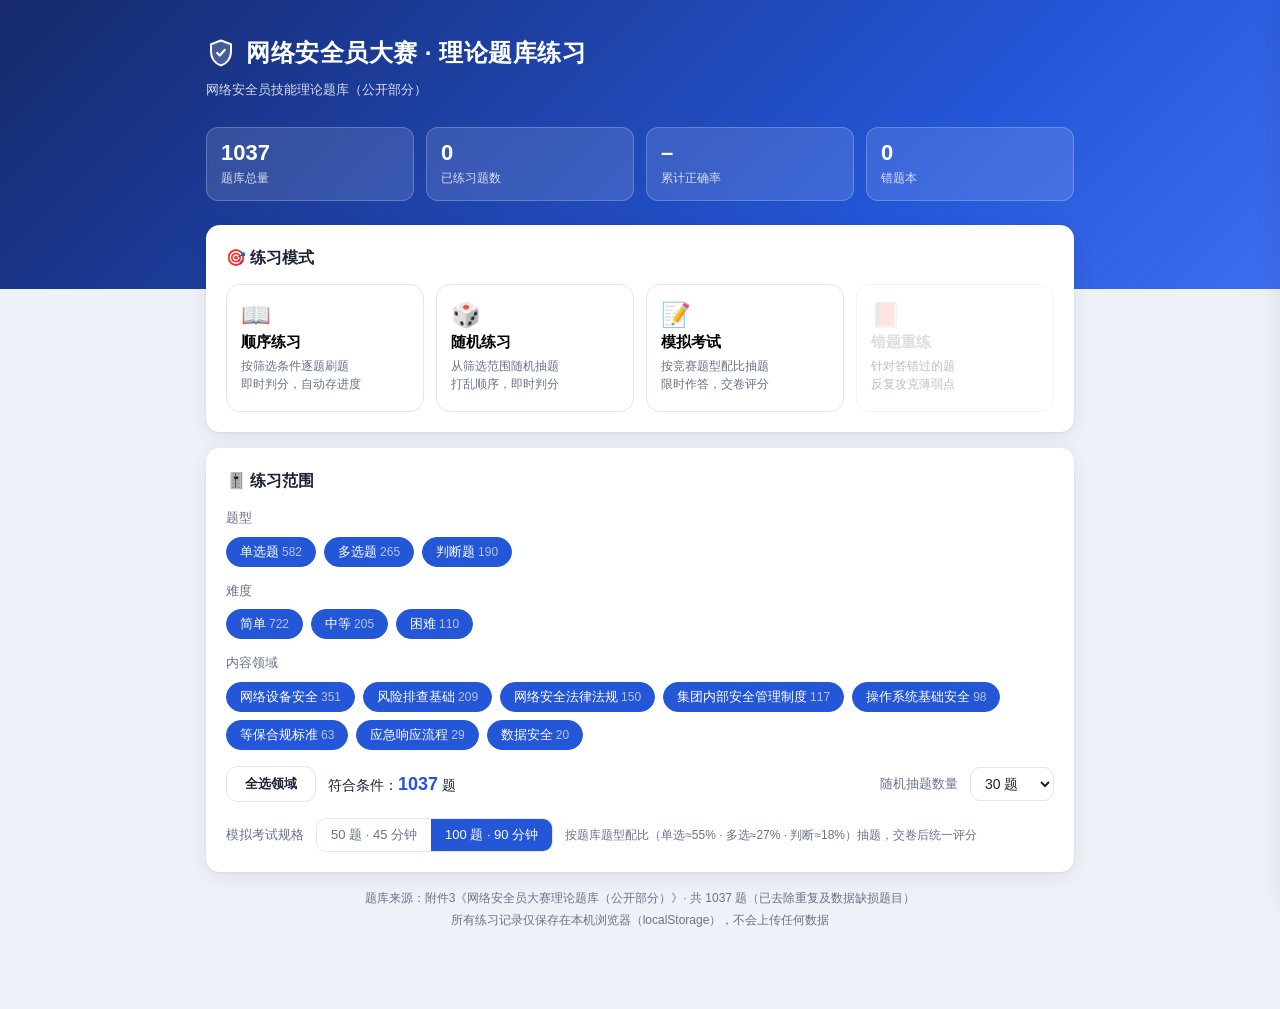
==== commit f69c7d69: "redact: remove contest name from subtitle" ====
--- a/index.html
+++ b/index.html
@@ -309,7 +309,7 @@
         <svg class="shield" viewBox="0 0 24 24" fill="none"><path d="M12 2L4 5v6c0 5.25 3.4 9.74 8 11 4.6-1.26 8-5.75 8-11V5l-8-3z" fill="rgba(255,255,255,.2)" stroke="#fff" stroke-width="1.6" stroke-linejoin="round"/><path d="M9 12l2 2 4-4.5" stroke="#fff" stroke-width="1.8" stroke-linecap="round" stroke-linejoin="round"/></svg>
         网络安全员大赛 · 理论题库练习
       </h1>
-      <div class="sub">第九届“中远海运杯”职工技能竞赛 · 网络安全员技能大赛 · 理论题库（公开部分）</div>
+      <div class="sub">网络安全员技能理论题库（公开部分）</div>
       <div class="stat-row">
         <div class="stat"><div class="num" id="st-total">–</div><div class="lbl">题库总量</div></div>
         <div class="stat"><div class="num" id="st-done">–</div><div class="lbl">已练习题数</div></div>
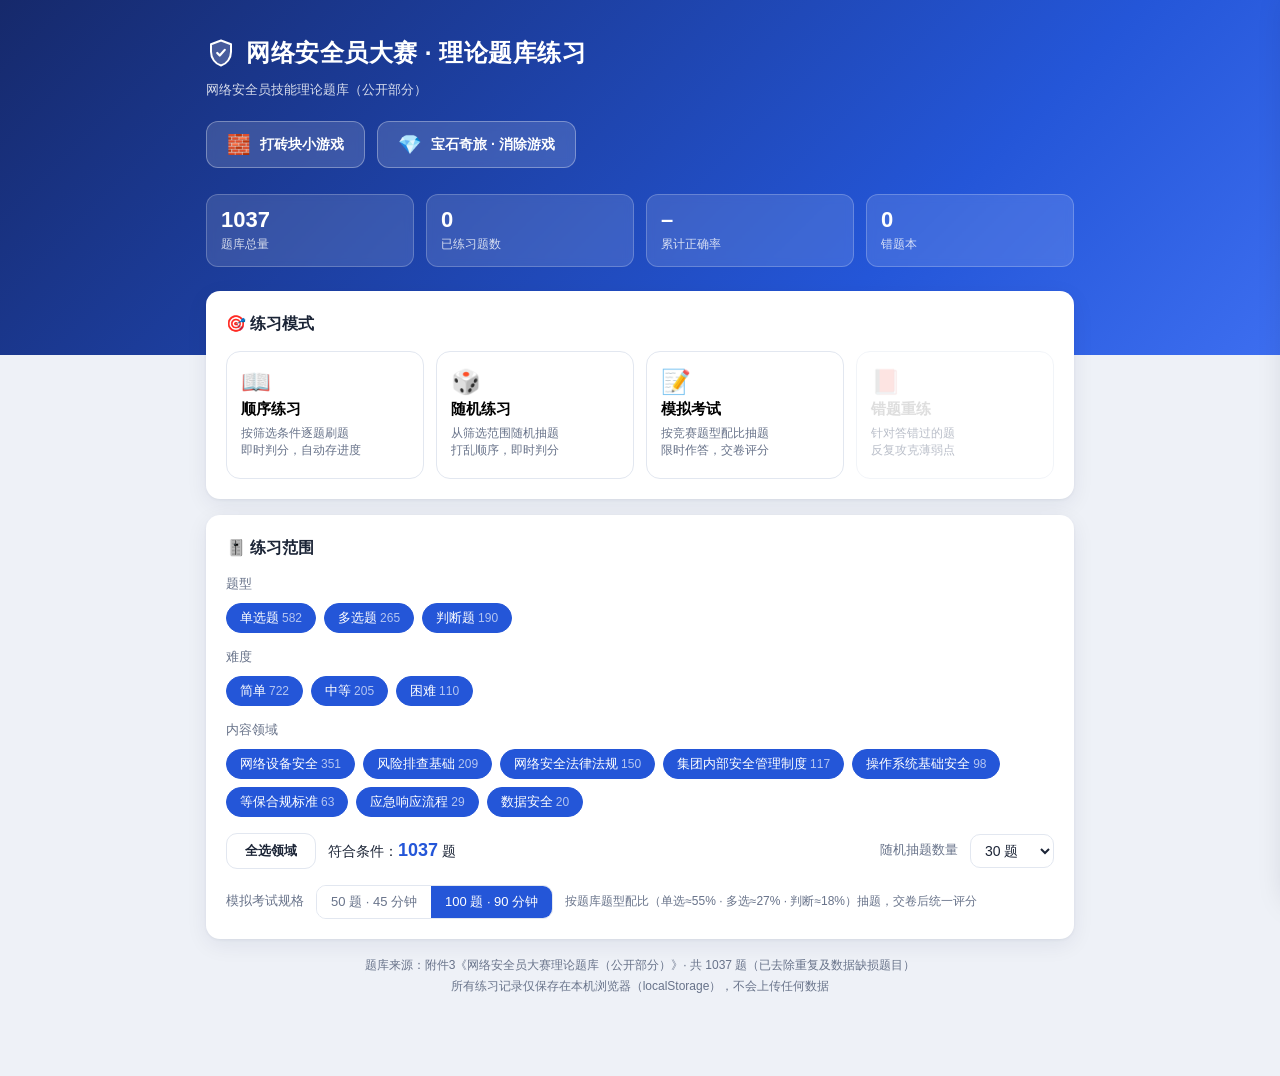
==== commit a68e2516: "feat: 首页顶部增加打砖块与宝石奇旅消除游戏直达链接" ====
--- a/index.html
+++ b/index.html
@@ -42,6 +42,16 @@
 }
 .stat .num{font-size:22px;font-weight:700;line-height:1.2}
 .stat .lbl{font-size:12px;opacity:.8;margin-top:2px}
+.game-links{display:flex;gap:12px;margin-top:20px;flex-wrap:wrap}
+.game-link{
+  display:inline-flex;align-items:center;gap:9px;
+  background:rgba(255,255,255,.14);border:1px solid rgba(255,255,255,.32);
+  color:#fff;text-decoration:none;font-size:14px;font-weight:600;
+  border-radius:12px;padding:11px 20px;backdrop-filter:blur(4px);
+  transition:background .15s,transform .15s;
+}
+.game-link:hover{background:rgba(255,255,255,.26);transform:translateY(-1px)}
+.game-link .ico{font-size:19px;line-height:1}
 .home-body{margin-top:-64px;padding-bottom:48px}
 .card{background:var(--card);border-radius:var(--radius);box-shadow:var(--shadow);padding:20px;margin-bottom:16px}
 .card h2{font-size:16px;margin-bottom:14px;display:flex;align-items:center;gap:8px}
@@ -310,6 +320,10 @@
         网络安全员大赛 · 理论题库练习
       </h1>
       <div class="sub">网络安全员技能理论题库（公开部分）</div>
+      <div class="game-links">
+        <a class="game-link" href="game/game.html"><span class="ico">🧱</span>打砖块小游戏</a>
+        <a class="game-link" href="gem-journey/"><span class="ico">💎</span>宝石奇旅 · 消除游戏</a>
+      </div>
       <div class="stat-row">
         <div class="stat"><div class="num" id="st-total">–</div><div class="lbl">题库总量</div></div>
         <div class="stat"><div class="num" id="st-done">–</div><div class="lbl">已练习题数</div></div>
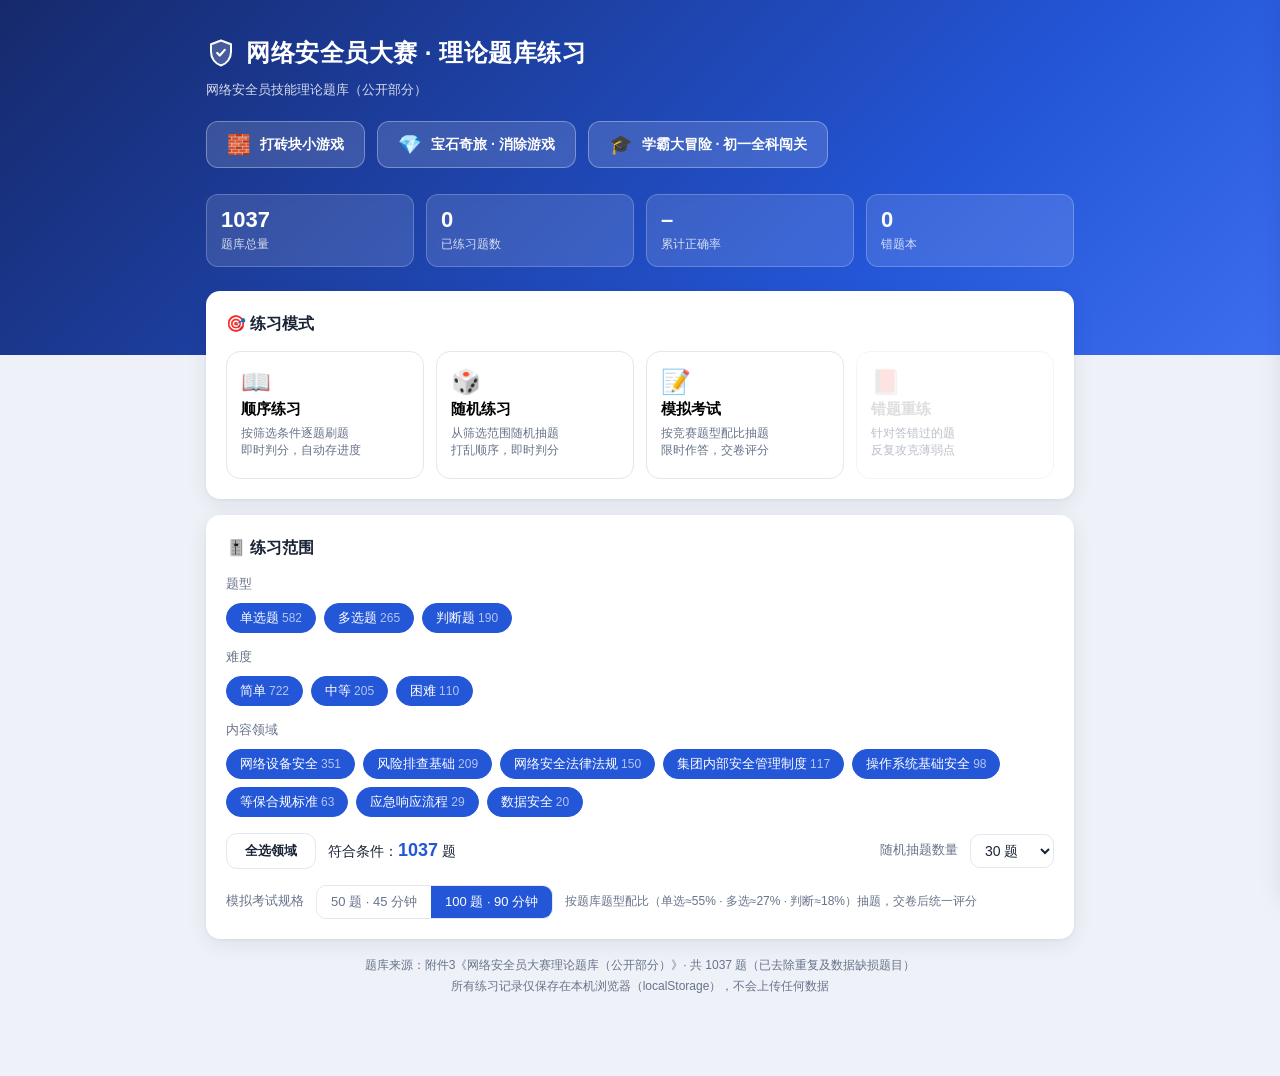
==== commit 56069edc: "feat: 新增《学霸大冒险》初一全科答题闯关游戏（grade7/，7科357题）" ====
--- a/index.html
+++ b/index.html
@@ -323,6 +323,7 @@
       <div class="game-links">
         <a class="game-link" href="game/game.html"><span class="ico">🧱</span>打砖块小游戏</a>
         <a class="game-link" href="gem-journey/"><span class="ico">💎</span>宝石奇旅 · 消除游戏</a>
+        <a class="game-link" href="grade7/"><span class="ico">🎓</span>学霸大冒险 · 初一全科闯关</a>
       </div>
       <div class="stat-row">
         <div class="stat"><div class="num" id="st-total">–</div><div class="lbl">题库总量</div></div>
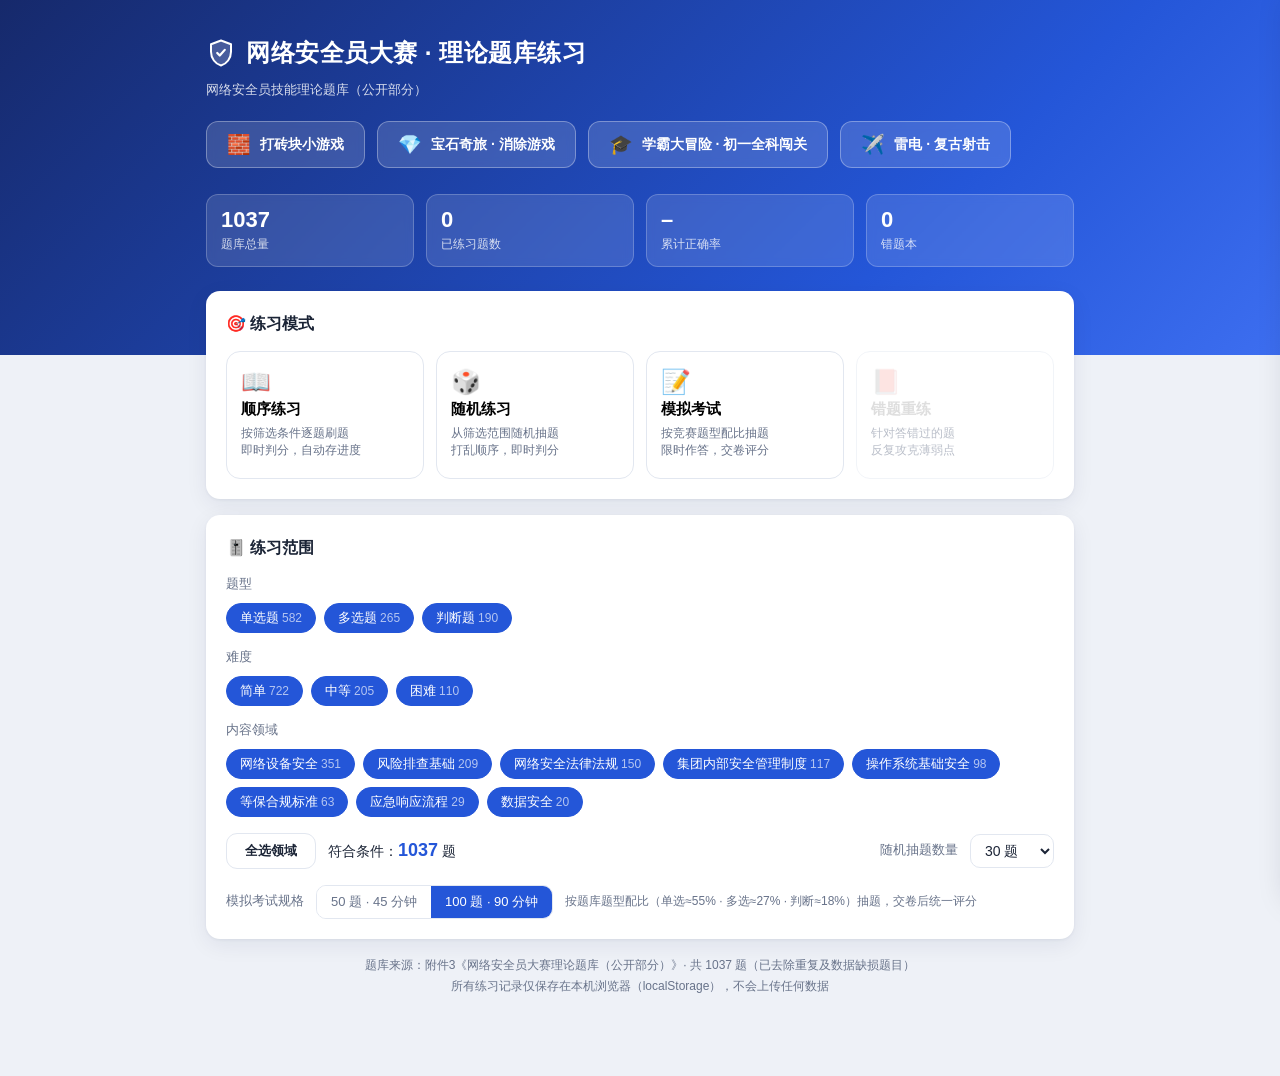
==== commit eff7bace: "feat: 首页及README增加雷电游戏入口链接" ====
--- a/index.html
+++ b/index.html
@@ -324,6 +324,7 @@
         <a class="game-link" href="game/game.html"><span class="ico">🧱</span>打砖块小游戏</a>
         <a class="game-link" href="gem-journey/"><span class="ico">💎</span>宝石奇旅 · 消除游戏</a>
         <a class="game-link" href="grade7/"><span class="ico">🎓</span>学霸大冒险 · 初一全科闯关</a>
+        <a class="game-link" href="raiden/"><span class="ico">✈️</span>雷电 · 复古射击</a>
       </div>
       <div class="stat-row">
         <div class="stat"><div class="num" id="st-total">–</div><div class="lbl">题库总量</div></div>
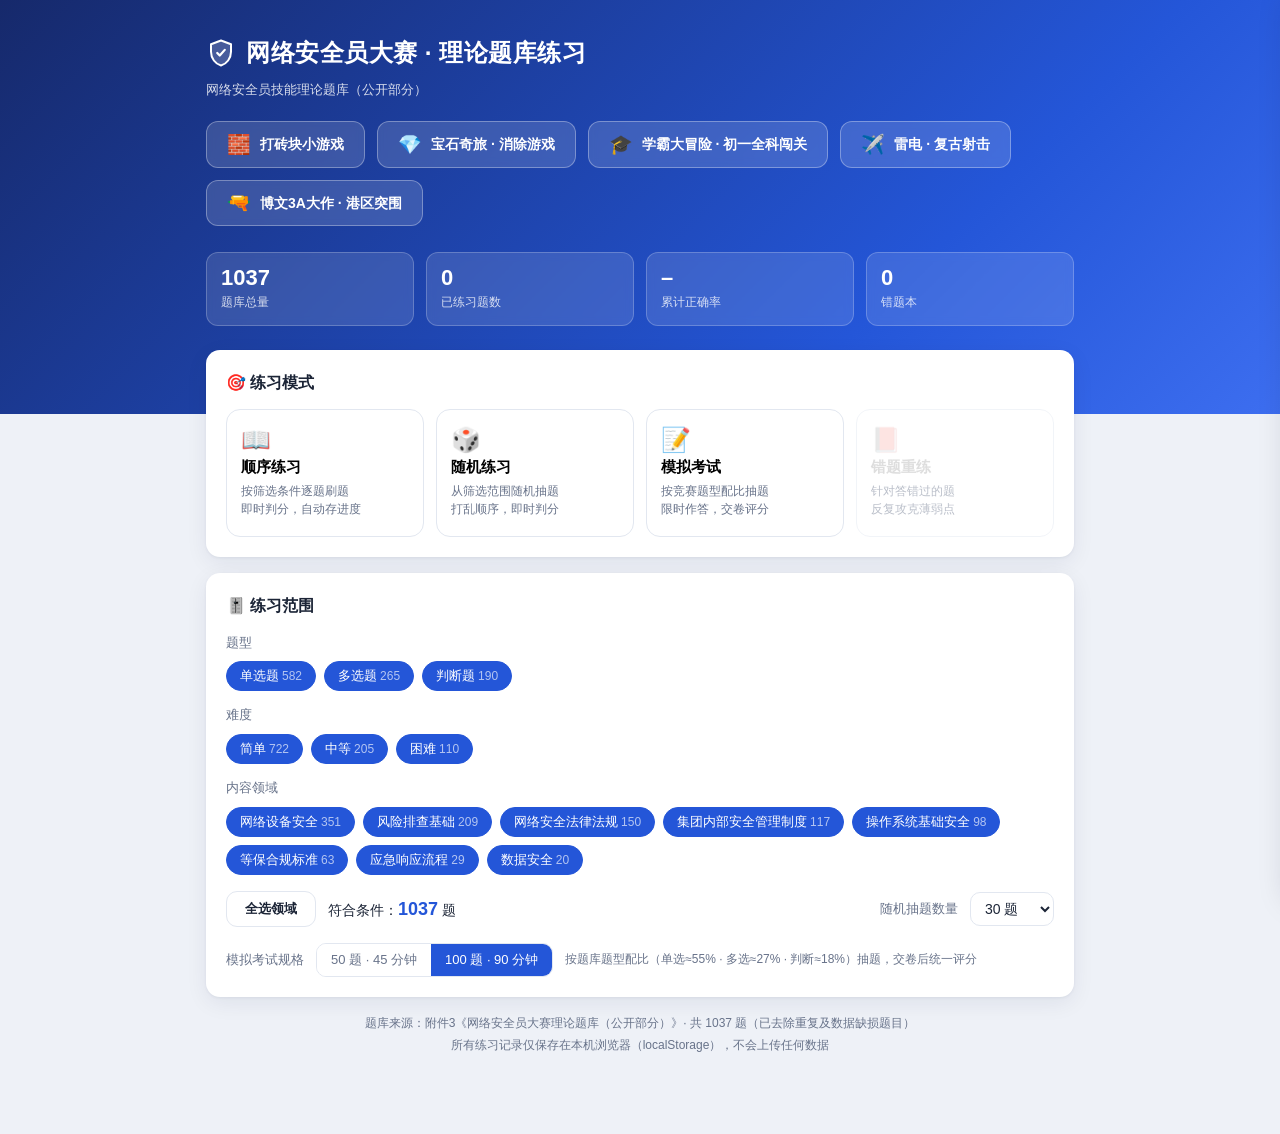
==== commit e31c750c: "添加博文3A大作射击游戏并在首页添加链接" ====
--- a/index.html
+++ b/index.html
@@ -325,6 +325,7 @@
         <a class="game-link" href="gem-journey/"><span class="ico">💎</span>宝石奇旅 · 消除游戏</a>
         <a class="game-link" href="grade7/"><span class="ico">🎓</span>学霸大冒险 · 初一全科闯关</a>
         <a class="game-link" href="raiden/"><span class="ico">✈️</span>雷电 · 复古射击</a>
+        <a class="game-link" href="blog-3a/"><span class="ico">🔫</span>博文3A大作 · 港区突围</a>
       </div>
       <div class="stat-row">
         <div class="stat"><div class="num" id="st-total">–</div><div class="lbl">题库总量</div></div>
